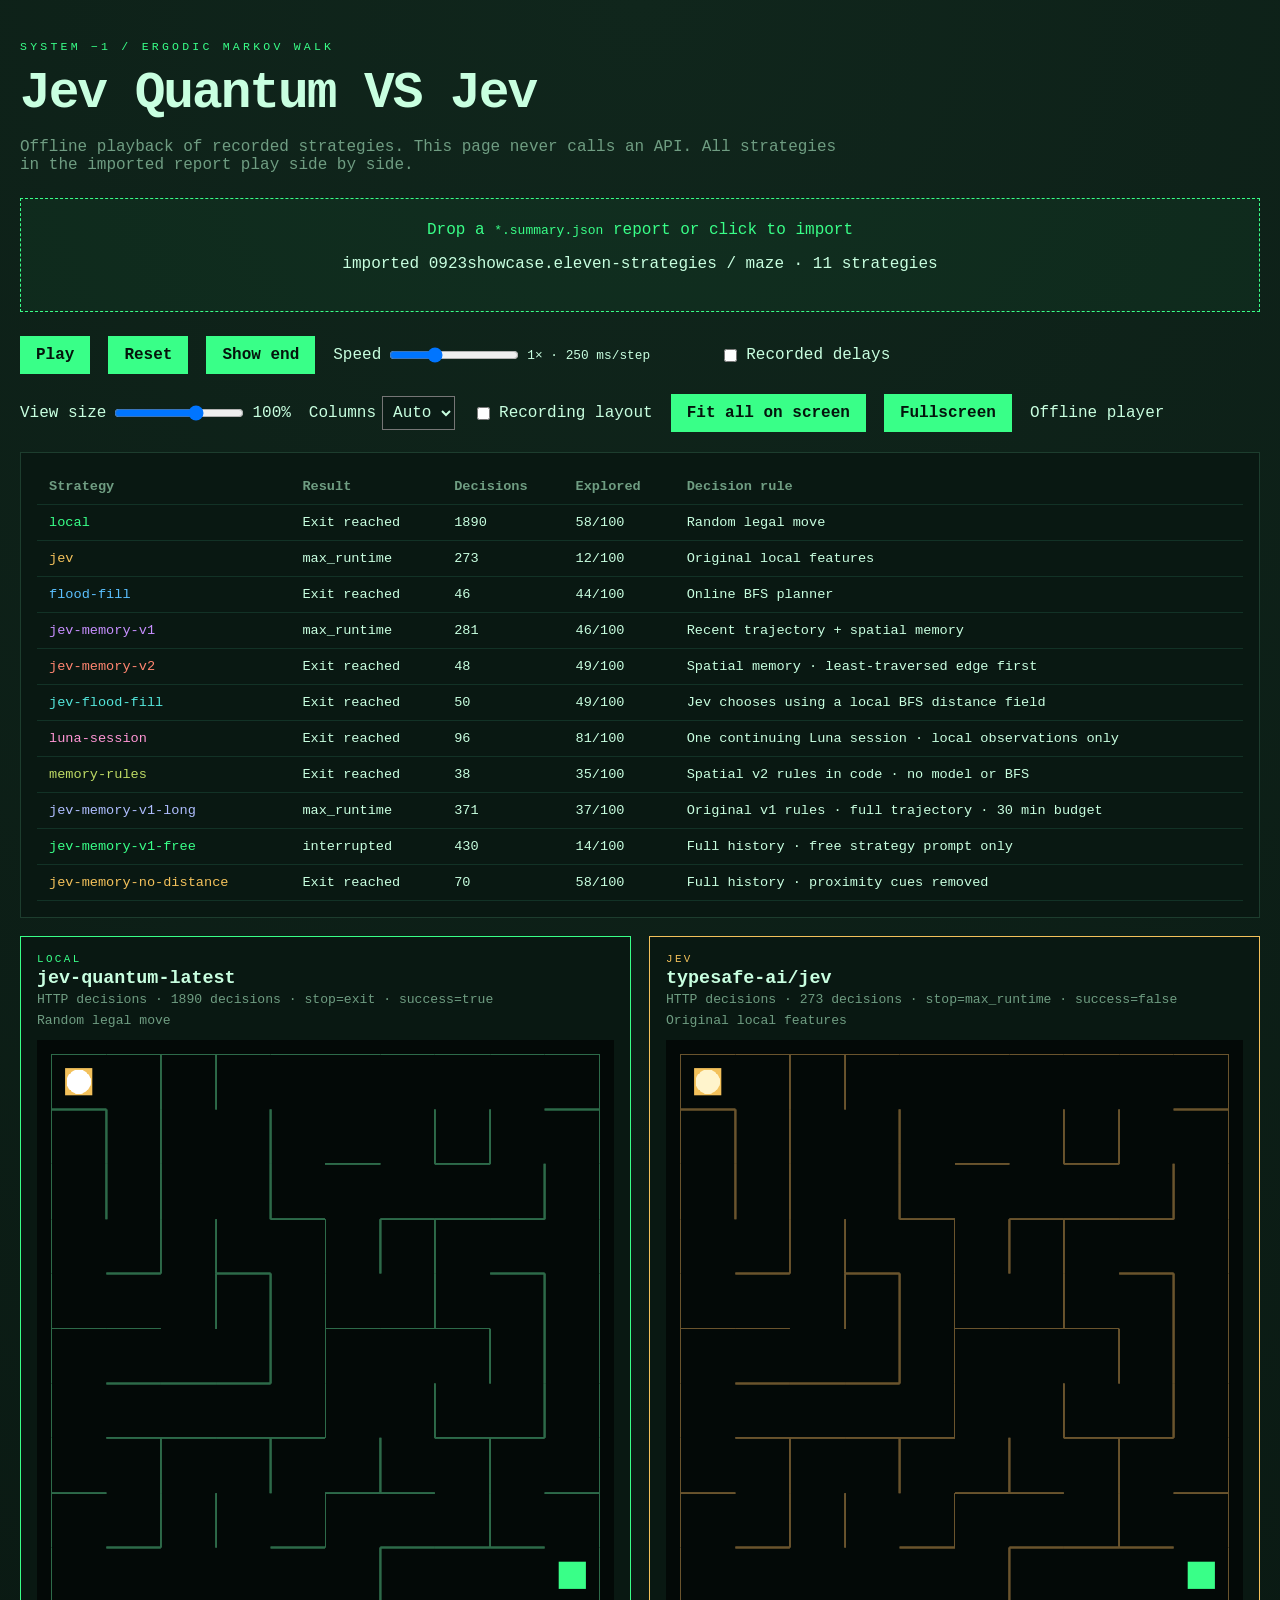
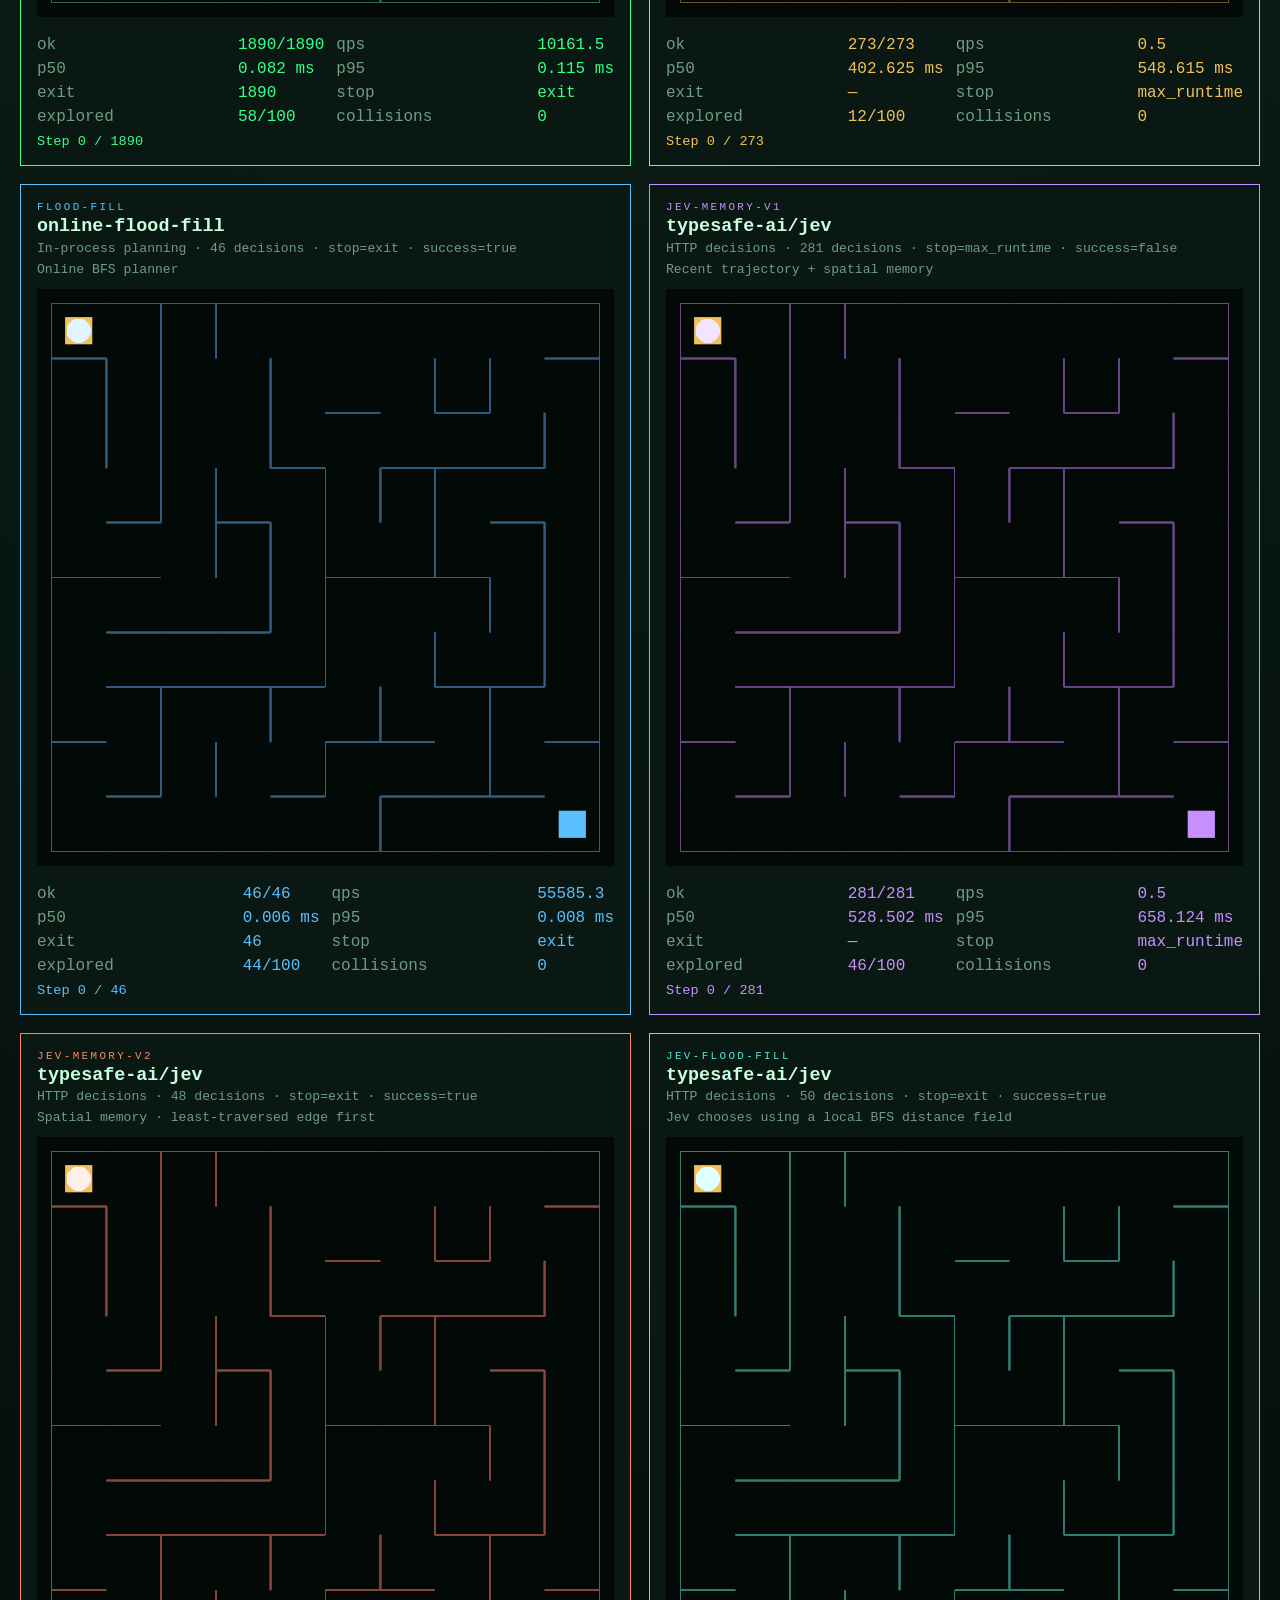
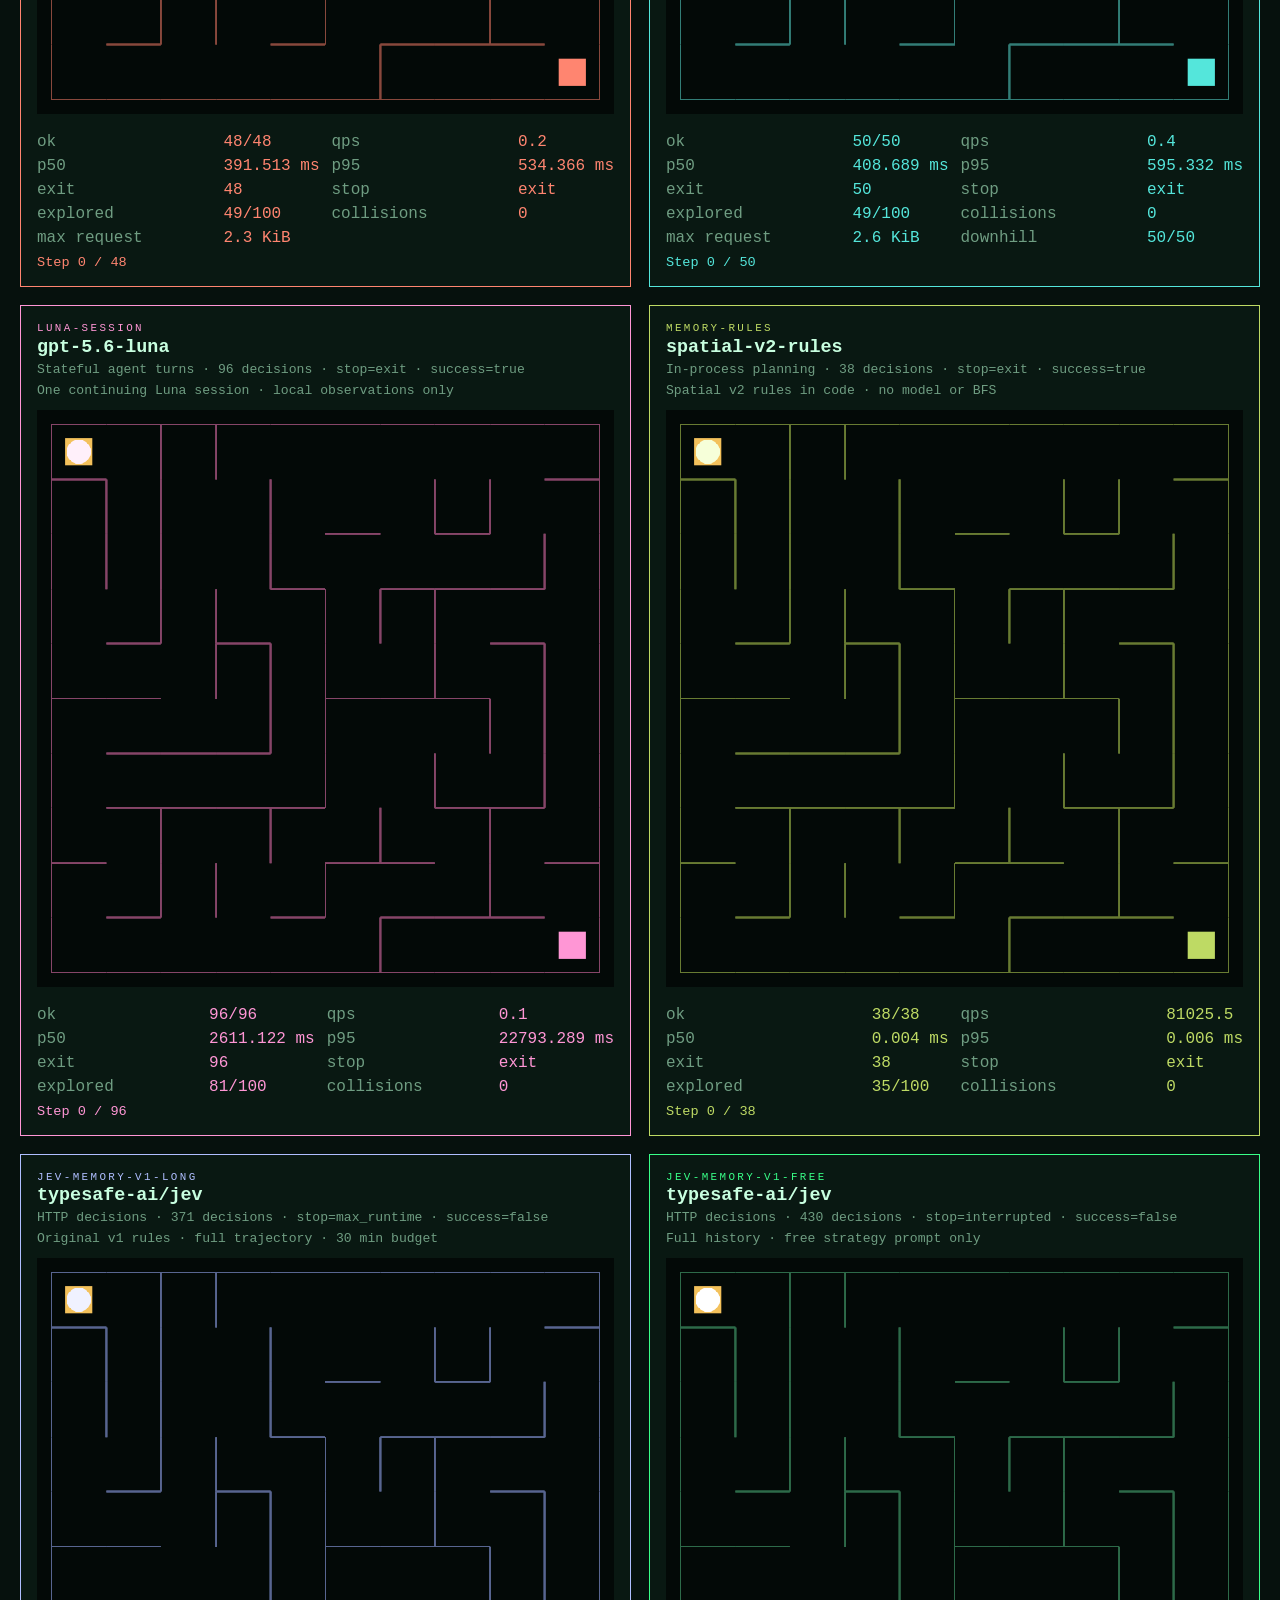
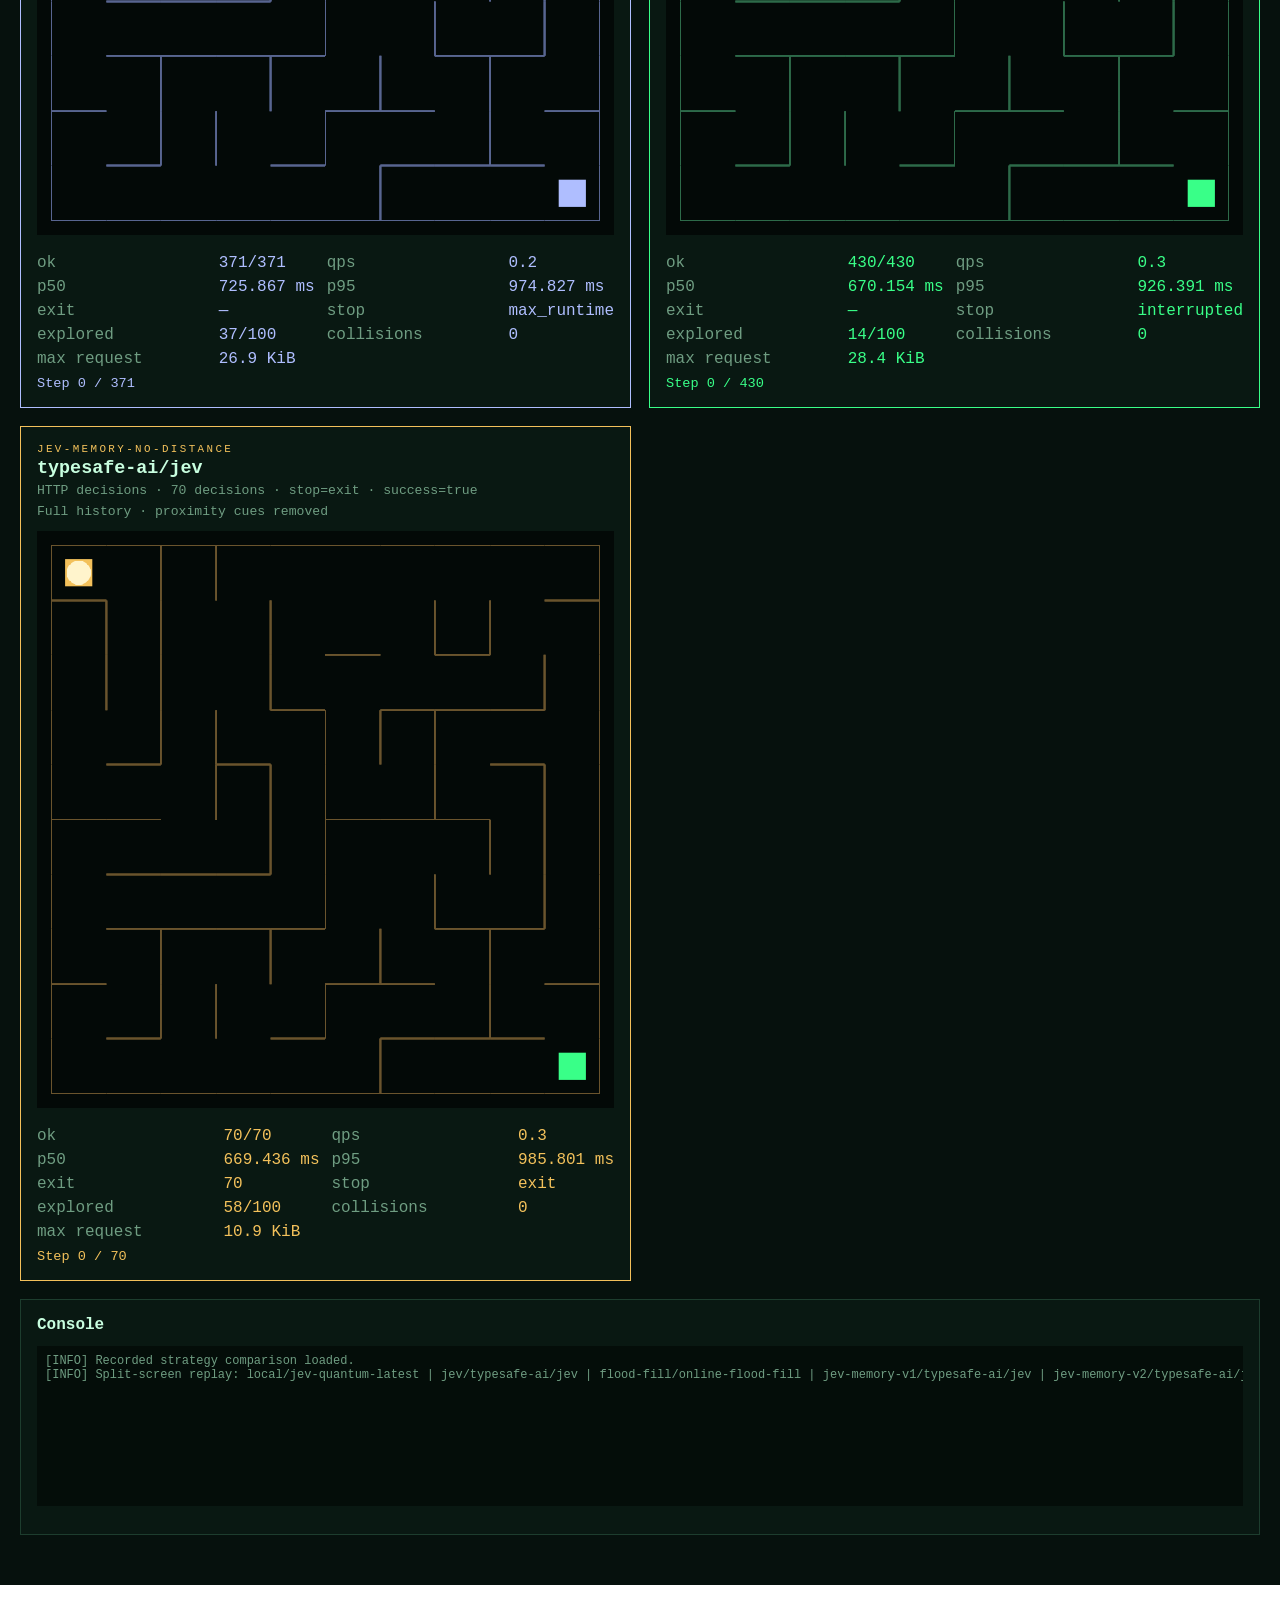
==== reports/0923showcase.player.html @ d3eb6e11 "Publish maze experiment results, article and configurable replay UI" ====
<!DOCTYPE html>
<html lang="en">
<head>
  <meta charset="utf-8">
  <meta name="viewport" content="width=device-width, initial-scale=1">
  <title>Jev Quantum VS Jev</title>

  <style>:root {
  --bg: #06110d;
  --panel: #0b1c16;
  --ink: #c8ffe0;
  --dim: #6f9d82;
  --accent: #39ff88;
  --amber: #f3c15b;
  --danger: #ff5d73;
  --grid: #123226;
}

* { box-sizing: border-box; }

html,
body,
#log {
  scrollbar-width: none;
  -ms-overflow-style: none;
}

html::-webkit-scrollbar,
body::-webkit-scrollbar,
#log::-webkit-scrollbar {
  width: 0;
  height: 0;
  display: none;
}

body {
  margin: 0;
  min-height: 100vh;
  background:
    radial-gradient(circle at top, #10261c 0%, var(--bg) 48%),
    repeating-linear-gradient(0deg, rgba(0,0,0,0.08) 0 2px, transparent 2px 4px);
  color: var(--ink);
  font-family: "IBM Plex Mono", "Cascadia Mono", "Consolas", monospace;
}

.crt { max-width: 1680px; margin: 0 auto; padding: 28px 20px 48px; }

header h1 {
  margin: 0.1em 0 0.2em;
  font-size: clamp(1.8rem, 4vw, 3.2rem);
  letter-spacing: -0.04em;
}

.eyebrow { color: var(--accent); letter-spacing: 0.28em; font-size: 0.72rem; }
.sub { color: var(--dim); max-width: 52rem; }

.dropzone {
  margin: 24px 0;
  padding: 22px;
  border: 1px dashed var(--accent);
  background: rgba(57, 255, 136, 0.04);
  text-align: center;
}

.dropzone.drag { background: rgba(57, 255, 136, 0.12); }
.dropzone input { display: none; }
.dropzone label { cursor: pointer; color: var(--accent); }

.controls {
  display: flex;
  flex-wrap: wrap;
  gap: 16px;
  align-items: center;
  margin-bottom: 20px;
}

button {
  background: var(--accent);
  color: #04140c;
  border: 0;
  padding: 10px 16px;
  font: inherit;
  font-weight: 700;
  cursor: pointer;
}

button:disabled { opacity: 0.35; cursor: not-allowed; }

.compare {
  display: grid;
  grid-template-columns: 1fr 1fr;
  gap: 18px;
}

.compare.single { grid-template-columns: 1fr; }

.panel {
  background: color-mix(in oklab, var(--panel) 92%, black);
  border: 1px solid #1d3d2e;
  padding: 16px;
}

.maze-panel { min-width: 0; }

.pane-head { margin-bottom: 12px; }
.pane-head h2 { margin: 0.15em 0 0.2em; font-size: 1.15rem; }
.pane-kicker {
  margin: 0;
  letter-spacing: 0.22em;
  font-size: 0.68rem;
  color: var(--accent);
  text-transform: uppercase;
}

.pane-meta { margin: 0; color: var(--dim); font-size: 0.82rem; }

canvas {
  width: 100%;
  height: auto;
  background: #030907;
  image-rendering: pixelated;
}

.pane-metrics {
  display: grid;
  grid-template-columns: 1fr auto 1fr auto;
  gap: 6px 12px;
  margin: 14px 0 0;
}

.pane-metrics dt { color: var(--dim); }
.pane-metrics dd { margin: 0; color: var(--accent); }


.console-panel { margin-top: 18px; }
.console-panel h2 { margin: 0 0 8px; font-size: 1rem; }

#log {
  height: 160px;
  overflow: auto;
  background: #040d09;
  padding: 8px;
  color: var(--dim);
  font-size: 12px;
}

.status.error { color: var(--danger); }

@media (max-width: 960px) {
  .compare { grid-template-columns: 1fr; }
  .pane-metrics { grid-template-columns: 1fr auto; }
}

.maze-panel .pane-kicker, .maze-panel .pane-metrics dd { color: var(--pane-accent, var(--accent)); }
.maze-panel { border-color: var(--pane-accent, #1d3d2e); }

.overview-panel { margin-bottom: 18px; overflow-x: auto; }
.overview-panel table { width: 100%; border-collapse: collapse; font-size: 0.85rem; }
.overview-panel th, .overview-panel td { padding: 10px 12px; text-align: left; border-bottom: 1px solid var(--grid); }
.overview-panel th { color: var(--dim); white-space: nowrap; }
.strategy-description { margin-top: 6px; }

/* Controls stay readable while the comparison stage scales independently. */
#stage-viewport { position: relative; overflow: auto; width: 100%; }
#stage { position: absolute; top: 0; left: 0; transform-origin: top left; }
.controls { gap: 10px 18px; }
.controls label { display: inline-flex; align-items: center; gap: 6px; }
.controls input[type="range"] { width: 130px; }
.controls select { color: var(--ink); background: var(--panel); padding: 6px; font: inherit; }
.controls a { color: var(--accent); }
#speed-label { font-size: 0.8rem; min-width: 175px; }
.playback-progress { margin: 8px 0 0; color: var(--pane-accent); font-size: 0.85rem; font-variant-numeric: tabular-nums; }
body.recording .crt { max-width: none; padding: 12px; }
body.recording .crt > header, body.recording .dropzone,
body.recording .overview-panel, body.recording .console-panel,
body.recording .pane-meta, body.recording .pane-metrics,
body.recording .pane-head h2 { display: none; }
body.recording .controls { margin-bottom: 10px; font-size: 0.8rem; }
body.recording button { padding: 7px 10px; }
body.recording .compare { gap: 12px; align-items: start; }
body.recording .maze-panel { padding: 10px; }
body.recording .pane-head { margin-bottom: 8px; }
body.recording .pane-kicker { font-size: 14px; letter-spacing: 0.05em; overflow-wrap: anywhere; }
body.recording .playback-progress { font-size: 14px; min-height: 2.4em; }
</style>
</head>
<body>
  <div class="crt">
    <header>
      <p class="eyebrow">SYSTEM −1 / ERGODIC MARKOV WALK</p>
      <h1>Jev Quantum VS Jev</h1>
      <p class="sub">Offline playback of recorded strategies. This page never calls an API. All strategies in the imported report play side by side.</p>
    </header>

    <section id="dropzone" class="dropzone">
      <input id="file" type="file" accept="application/json,.json">
      <label for="file">Drop a <code>*.summary.json</code> report or click to import</label>
      <p id="file-status" class="status">waiting for a benchmark report</p>
    </section>

    <section class="controls">
      <button id="play" disabled>Play</button>
      <button id="reset" disabled>Reset</button>
      <button id="end" disabled>Show end</button>
      <label>Speed
        <input id="speed" type="range" min="0" max="9" step="1" value="3">
        <span id="speed-label">1× · 250 ms/step</span>
      </label>
      <label class="check">
        <input id="realtime" type="checkbox">
        Recorded delays
      </label>
    </section>

    <section class="view-controls controls" aria-label="Display controls">
      <label>View size <input id="view-scale" type="range" min="10" max="150" step="1" value="100"> <output id="scale-label">100%</output></label>
      <label>Columns <select id="columns"><option value="auto">Auto</option><option>1</option><option>2</option><option>3</option><option>4</option><option>5</option><option>6</option><option>7</option><option>8</option><option>9</option><option>10</option><option>11</option></select></label>
      <label><input id="capture" type="checkbox"> Recording layout</label>
      <button id="fit" disabled>Fit all on screen</button>
      <button id="fullscreen">Fullscreen</button>
      <span>Offline player</span>
    </section>

    <div id="stage-viewport"><div id="stage">
    <section class="panel overview-panel" id="overview" hidden aria-label="Strategy results"></section>

    <section class="compare" id="compare">
      <article class="panel maze-panel" id="pane-0">
        <header class="pane-head">
          <p class="pane-kicker" id="title-0">model a</p>
          <h2 id="name-0">—</h2>
          <p class="pane-meta" id="meta-0">import a report to begin</p>
        </header>
        <canvas id="maze-0" width="720" height="720"></canvas>
        <dl class="pane-metrics" id="metrics-0"></dl>
      </article>
      <article class="panel maze-panel" id="pane-1">
        <header class="pane-head">
          <p class="pane-kicker" id="title-1">model b</p>
          <h2 id="name-1">—</h2>
          <p class="pane-meta" id="meta-1">waiting for a second target</p>
        </header>
        <canvas id="maze-1" width="720" height="720"></canvas>
        <dl class="pane-metrics" id="metrics-1"></dl>
      </article>
    </section>

    <section class="panel console-panel">
      <h2>Console</h2>
      <pre id="log"></pre>
    </section>
    </div></div>
  </div>
  <script>window.JEV_EMBEDDED_REPORT={"schema_version": 1, "run_id": "0923showcase.eleven-strategies", "scenario": "maze", "started_at": "2026-09-22T18:14:54Z", "finished_at": "2026-09-23T07:58:32Z", "config": {"targets": "local,jev,flood-fill,jev-memory-v1,jev-memory-v2,jev-flood-fill,luna-session,memory-rules,jev-memory-v1-long,jev-memory-v1-free,jev-memory-no-distance", "merged": true, "sources": [{"path": "reports/0923showcase.nine-strategies.summary.json", "run_id": "0923showcase.nine-strategies", "config": {"targets": "local,jev,flood-fill,jev-memory-v1,jev-memory-v2,jev-flood-fill,luna-session,memory-rules,jev-memory-v1-long", "merged": true, "sources": [{"path": "reports/0923showcase.eight-strategies.summary.json", "run_id": "0923showcase.eight-strategies", "config": {"targets": "local,jev,flood-fill,jev-memory-v1,jev-memory-v2,jev-flood-fill,luna-session,memory-rules", "merged": true, "sources": [{"path": "reports/0923showcase.seven-strategies.summary.json", "run_id": "0923showcase.seven-strategies", "config": {"targets": "local,jev,flood-fill,jev-memory-v1,jev-memory-v2,jev-flood-fill,luna-session", "merged": true, "sources": [{"path": "reports/0923showcase.local.summary.json", "run_id": "20260922T181454", "config": {"api_key": "redacted", "concurrency": 1, "gateway_base_url": "https://ai-gateway.vercel.sh/typesafe", "gateway_model": "typesafe-ai/jev", "local_base_url": "http://127.0.0.1:3001", "local_model": "jev-quantum-latest", "max_runtime_secs": 60, "max_steps": 10000, "maze_context": "features", "remote_max_retries": 6, "remote_qps": 10.0, "remote_retry_base_ms": 1000, "requests": 1, "targets": "local", "warmup": 0}}, {"path": "reports/0923showcase.jev.summary.json", "run_id": "20260922T181945", "config": {"api_key": "redacted", "concurrency": 1, "gateway_base_url": "https://ai-gateway.vercel.sh/typesafe", "gateway_model": "typesafe-ai/jev", "local_base_url": "http://127.0.0.1:3001", "local_model": "jev-quantum-latest", "max_runtime_secs": 600, "max_steps": 10000, "maze_context": "features", "remote_max_retries": 8, "remote_qps": 1.0, "remote_retry_base_ms": 2000, "requests": 1, "targets": "jev", "warmup": 0}}, {"path": "reports/0923showcase-flood-verified/maze-20260922T183212.summary.json", "run_id": "20260922T183212", "config": {"api_key": "redacted", "concurrency": 1, "gateway_base_url": "https://ai-gateway.vercel.sh/typesafe", "gateway_model": "typesafe-ai/jev", "local_base_url": "http://127.0.0.1:3001", "local_model": "jev-quantum-latest", "max_runtime_secs": 600, "max_steps": 10000, "maze_context": "features", "remote_max_retries": 6, "remote_qps": 10.0, "remote_retry_base_ms": 1000, "requests": 100, "strategy_contexts": {"flood-fill": "online optimistic BFS with observed walls", "jev-memory": "features + last 32 transitions + lifetime edge counts + nearest 64 observed cells"}, "targets": "flood-fill", "timeout_ms": 30000, "warmup": 0}}, {"path": "reports/0923showcase-memory-continued/maze-20260922T183622.summary.json", "run_id": "20260922T183622", "config": {"api_key": "redacted", "concurrency": 1, "gateway_base_url": "https://ai-gateway.vercel.sh/typesafe", "gateway_model": "typesafe-ai/jev", "local_base_url": "http://127.0.0.1:3001", "local_model": "jev-quantum-latest", "max_runtime_secs": 276, "max_steps": 10000, "maze_context": "features", "remote_max_retries": 8, "remote_qps": 1.0, "remote_retry_base_ms": 2000, "requests": 1, "resumed_from": "20260922T182933", "strategy_contexts": {"flood-fill": "online optimistic BFS with observed walls", "jev-memory": "features + last 32 transitions + lifetime edge counts + nearest 64 observed cells"}, "targets": "jev-memory", "timeout_ms": 600000, "warmup": 0}}, {"path": "reports/0923showcase-memory-v2/maze-20260922T185109.summary.json", "run_id": "20260922T185109", "config": {"api_key": "redacted", "concurrency": 1, "gateway_base_url": "https://ai-gateway.vercel.sh/typesafe", "gateway_model": "typesafe-ai/jev", "local_base_url": "http://127.0.0.1:3001", "local_model": "jev-quantum-latest", "max_runtime_secs": 600, "max_steps": 10000, "maze_context": "features", "remote_max_retries": 8, "remote_qps": 1.0, "remote_retry_base_ms": 2000, "requests": 1, "resumed_from": null, "strategy_contexts": {"flood-fill": "online optimistic BFS with observed walls", "jev-flood-fill": "flood-v1: spatial memory + locally computed optimistic BFS gradient; unmodified Jev choice", "jev-memory": "spatial-v2: 24 observed cells + lifetime edge traversal counts + stagnation"}, "targets": "jev-memory", "timeout_ms": 600000, "warmup": 0}}, {"path": "reports/0923showcase-jev-flood-fill/maze-20260922T184913.summary.json", "run_id": "20260922T184913", "config": {"api_key": "redacted", "concurrency": 1, "gateway_base_url": "https://ai-gateway.vercel.sh/typesafe", "gateway_model": "typesafe-ai/jev", "local_base_url": "http://127.0.0.1:3001", "local_model": "jev-quantum-latest", "max_runtime_secs": 600, "max_steps": 10000, "maze_context": "features", "remote_max_retries": 8, "remote_qps": 1.0, "remote_retry_base_ms": 2000, "requests": 1, "resumed_from": null, "strategy_contexts": {"flood-fill": "online optimistic BFS with observed walls", "jev-flood-fill": "flood-v1: spatial memory + locally computed optimistic BFS gradient; unmodified Jev choice", "jev-memory": "spatial-v2: 24 observed cells + lifetime edge traversal counts + stagnation"}, "targets": "jev-flood-fill", "timeout_ms": 600000, "warmup": 0}}, {"path": "reports/0923showcase-luna-continued/maze-20260922T185413.summary.json", "run_id": "20260922T185413", "config": {"api_key": "not-used", "max_runtime_secs": 600, "max_steps": 10000, "session_metrics": {"context": "single continuing subagent session; only local walls, coordinates, size, exit and action feedback", "environment_observations": 97, "isolation": "no inherited task history; only the game interface is allowed; no file/source access; broker omits seed and full map. Instruction-based isolation, not an OS sandbox.", "latency_definition": "environment emission to submitted action, includes model and orchestration; not pure inference latency", "token_usage": {"input_tokens": 4485390, "cached_input_tokens": 4340992, "output_tokens": 7272, "reasoning_output_tokens": 1615, "total_tokens": 4492662, "uncached_input_tokens": 144398}, "wall_ns": 794782950140, "decision_turns": 96, "subagent_turns": 30, "completed_subagent_turns": 30, "model_calls": 100, "agent_active_wall_seconds": 262.0, "agent_active_definition": "sum of subagent task-start to task-complete intervals, includes its game tool calls; excludes parent dispatch gaps; not pure inference time", "models_observed": ["gpt-5.6-luna"], "tool_calls": 70, "unexpected_tool_calls": [], "tool_allowlist_passed": true, "controller_notes": "First 28 actions were parent-relayed; the 600s broker deadline expired during dispatch/questions. Same player session and exact game state then resumed through a game-only HTTP endpoint. Two failed terminal-handle calls made no game moves. Total broker wall time includes the first segment; no full maze or seed was supplied to the player.", "rollout_id": "rollout-2026-09-23T02-54-26-01a0ca78-23a1-7472-96b7-b6500768d6db"}, "targets": "luna-session"}}]}}, {"path": "reports/memory-rules/maze-20260923T060117.summary.json", "run_id": "20260923T060117", "config": {"api_key": "redacted", "concurrency": 1, "gateway_base_url": "https://ai-gateway.vercel.sh/typesafe", "gateway_model": "typesafe-ai/jev", "local_base_url": "http://127.0.0.1:3001", "local_model": "jev-quantum-latest", "max_runtime_secs": 600, "max_steps": 10000, "maze_context": "features", "remote_max_retries": 6, "remote_qps": 10.0, "remote_retry_base_ms": 1000, "requests": 100, "resumed_from": null, "strategy_contexts": {"flood-fill": "online optimistic BFS with observed walls", "jev-flood-fill": "flood-v1: spatial memory + locally computed optimistic BFS gradient; unmodified Jev choice", "jev-memory": "spatial-v2: 24 observed cells + lifetime edge traversal counts + stagnation", "memory-rules": "spatial-v2 rules: traversals, unexplored, has unexplored exits, visits; final tie UP RIGHT DOWN LEFT; no BFS or goal heuristic"}, "targets": "memory-rules", "timeout_ms": 30000, "warmup": 0}}]}}, {"path": "reports/memory-v1-long/maze-20260923T061203.summary.json", "run_id": "20260923T061203", "config": {"api_key": "redacted", "concurrency": 1, "gateway_base_url": "https://ai-gateway.vercel.sh/typesafe", "gateway_model": "typesafe-ai/jev", "local_base_url": "http://127.0.0.1:3001", "local_model": "jev-quantum-latest", "max_runtime_secs": 1800, "max_steps": 10000, "maze_context": "features", "remote_max_retries": 8, "remote_qps": 1.0, "remote_retry_base_ms": 2000, "requests": 100, "resumed_from": null, "strategy_contexts": {"flood-fill": "online optimistic BFS with observed walls", "jev-flood-fill": "flood-v1: spatial memory + locally computed optimistic BFS gradient; unmodified Jev choice", "jev-memory": "spatial-v2: 24 observed cells + lifetime edge traversal counts + stagnation", "jev-memory-v1-long": "trajectory-v1-full: original v1 prompt + all transitions + nearest 64 observed cells", "memory-rules": "spatial-v2 rules: traversals, unexplored, has unexplored exits, visits; final tie UP RIGHT DOWN LEFT; no BFS or goal heuristic"}, "targets": "jev-memory-v1-long", "timeout_ms": 600000, "warmup": 0}}]}}, {"path": "reports/memory-v1-free/maze-20260923T072955.summary.json", "run_id": "20260923T072955", "config": {"api_key": "redacted", "concurrency": 1, "gateway_base_url": "https://ai-gateway.vercel.sh/typesafe", "gateway_model": "typesafe-ai/jev", "local_base_url": "http://127.0.0.1:3001", "local_model": "jev-quantum-latest", "max_runtime_secs": 1800, "max_steps": 10000, "maze_context": "features", "remote_max_retries": 8, "remote_qps": 1.0, "remote_retry_base_ms": 2000, "requests": 100, "resumed_from": null, "strategy_contexts": {"flood-fill": "online optimistic BFS with observed walls", "jev-flood-fill": "flood-v1: spatial memory + locally computed optimistic BFS gradient; unmodified Jev choice", "jev-memory": "spatial-v2: 24 observed cells + lifetime edge traversal counts + stagnation", "jev-memory-v1-free": "trajectory-v1-free: full-history v1, only move instructions changed; all features and criteria retained", "jev-memory-v1-long": "trajectory-v1-full: original v1 prompt + all transitions + nearest 64 observed cells", "memory-rules": "spatial-v2 rules: traversals, unexplored, has unexplored exits, visits; final tie UP RIGHT DOWN LEFT; no BFS or goal heuristic"}, "targets": "jev-memory-v1-free", "timeout_ms": 600000, "warmup": 0}}, {"path": "reports/memory-no-distance/maze-20260923T075504.summary.json", "run_id": "20260923T075504", "config": {"api_key": "redacted", "concurrency": 1, "gateway_base_url": "https://ai-gateway.vercel.sh/typesafe", "gateway_model": "typesafe-ai/jev", "local_base_url": "http://127.0.0.1:3001", "local_model": "jev-quantum-latest", "max_runtime_secs": 1800, "max_steps": 10000, "maze_context": "features", "remote_max_retries": 8, "remote_qps": 1.0, "remote_retry_base_ms": 2000, "requests": 100, "resumed_from": null, "strategy_contexts": {"flood-fill": "online optimistic BFS with observed walls", "jev-flood-fill": "flood-v1: spatial memory + locally computed optimistic BFS gradient; unmodified Jev choice", "jev-memory": "spatial-v2: 24 observed cells + lifetime edge traversal counts + stagnation", "jev-memory-no-distance": "trajectory-v1-no-distance: same free prompt and full memory; remove derived proximity features, proximity option text and progress question", "jev-memory-v1-free": "trajectory-v1-free: full-history v1, only move instructions changed; all features and criteria retained", "jev-memory-v1-long": "trajectory-v1-full: original v1 prompt + all transitions + nearest 64 observed cells", "memory-rules": "spatial-v2 rules: traversals, unexplored, has unexplored exits, visits; final tie UP RIGHT DOWN LEFT; no BFS or goal heuristic"}, "targets": "jev-memory-no-distance", "timeout_ms": 600000, "warmup": 0}}]}, "targets": [{"name": "local", "model": "jev-quantum-latest", "endpoint": "http://127.0.0.1:3001/v1/systemone", "stats": {"requests": 1890, "ok": 1890, "qps": 10161.50245760238, "p50_ns": 81925, "p95_ns": 115170, "p99_ns": 143665, "max_ns": 1008029, "mean_ns": 86241, "errors": {}}, "latency_samples": [1008029, 166224, 151976, 118731, 92611, 100921, 105670, 111608, 104483, 93798, 92610, 90236, 98547, 109233, 91423, 93798, 96172, 92610, 85487, 90236, 89048, 87861, 91423, 81925, 89048, 100922, 93798, 89049, 87861, 87861, 68865, 85487, 93798, 112795, 102109, 104484, 87861, 97360, 98547, 94985, 90236, 100922, 86674, 75988, 80737, 87861, 67677, 66489, 70052, 74801, 81924, 75988, 71239, 72426, 70051, 71239, 87861, 73613, 71238, 72426, 75988, 75988, 68865, 77175, 78363, 72426, 70051, 70051, 80738, 80737, 73614, 77175, 72426, 72426, 80738, 73614, 71239, 71239, 80737, 123480, 121106, 80737, 80737, 73613, 73613, 93798, 103296, 97359, 84299, 98547, 96172, 89049, 83112, 87862, 87861, 84299, 89048, 83112, 98546, 102109, 100921, 116357, 83112, 85486, 74801, 73613, 73613, 73613, 73613, 81925, 74800, 72426, 75988, 70052, 72427, 79550, 73613, 73613, 73614, 71238, 97360, 77176, 106858, 80737, 73613, 72427, 84299, 84300, 93798, 94985, 103296, 85487, 83112, 81924, 93798, 81924, 125855, 97360, 78362, 77175, 89049, 75988, 79550, 73613, 94985, 90236, 77175, 74801, 72426, 81925, 72426, 87861, 81925, 81925, 108045, 103296, 97360, 94985, 90236, 92611, 103296, 140103, 91423, 113982, 116357, 83112, 85487, 93798, 87861, 94985, 97359, 98547, 85487, 83112, 83112, 92611, 125855, 98547, 79550, 75988, 72426, 74801, 70052, 72426, 89048, 77176, 70052, 68865, 71239, 83112, 77176, 71238, 70052, 67677, 68864, 68864, 65302, 75988, 65303, 67676, 67677, 71239, 73613, 84299, 68864, 90236, 74801, 79549, 81924, 68864, 68864, 65302, 73613, 70052, 79550, 71238, 70052, 71239, 70051, 70051, 73614, 72427, 71239, 72426, 75988, 73614, 93797, 81925, 71239, 70052, 66490, 67677, 67677, 66489, 65302, 66489, 72426, 65303, 67677, 79550, 70051, 67677, 66490, 70052, 68864, 72426, 71239, 71238, 79550, 74800, 78363, 85487, 75988, 75988, 73614, 118731, 99734, 129417, 93798, 90236, 96172, 91423, 78363, 84300, 84299, 96172, 80737, 75988, 74800, 68864, 81924, 85487, 73614, 70051, 71239, 73613, 74801, 84299, 83112, 74801, 73613, 78362, 74801, 78363, 79550, 73613, 74800, 70052, 78362, 73614, 73614, 72427, 67676, 68864, 87861, 94985, 79550, 74801, 74800, 75988, 87861, 84299, 78363, 70051, 72426, 73613, 77176, 74800, 71239, 77175, 77175, 77175, 74801, 74801, 77175, 80737, 68864, 93797, 93798, 110420, 78363, 74801, 81925, 74801, 74800, 73614, 75988, 73613, 83112, 75988, 75988, 74801, 77175, 68864, 72427, 71239, 66490, 72426, 81925, 104483, 87861, 119919, 87861, 75988, 89049, 79550, 77176, 98546, 84299, 81925, 79550, 78363, 74801, 71239, 77175, 80737, 81925, 84300, 77175, 78363, 84300, 81925, 83111, 96173, 90236, 92610, 102109, 92610, 91423, 80737, 86674, 90236, 87861, 84299, 97360, 121106, 97360, 105670, 71239, 85486, 105671, 86673, 78362, 71239, 79550, 73613, 84299, 81924, 74801, 67677, 81925, 73613, 70051, 72426, 61740, 68864, 77176, 66490, 64115, 68864, 68864, 67677, 85487, 70052, 67677, 65302, 67677, 66490, 66490, 65303, 66490, 67677, 67677, 68864, 73613, 72426, 70051, 71239, 67677, 67677, 68865, 65302, 67677, 86674, 71239, 71239, 68864, 67677, 79550, 75988, 77175, 73614, 70052, 67677, 70051, 65302, 65302, 67677, 65302, 67677, 72426, 78363, 70052, 66490, 72426, 70052, 71239, 75988, 74800, 71239, 77176, 72426, 85487, 83112, 74801, 71239, 74801, 72426, 72426, 73614, 73613, 78362, 80737, 83112, 103296, 92611, 92611, 73614, 83112, 73613, 80737, 72426, 72426, 73613, 81924, 78362, 77176, 74801, 85486, 84299, 81925, 83112, 74801, 79550, 85487, 89048, 86674, 74801, 73613, 73613, 71238, 73614, 92610, 86673, 80737, 75988, 86674, 75988, 81924, 80737, 94985, 98547, 89049, 78363, 77175, 85486, 90235, 81925, 81925, 85487, 81925, 81925, 90236, 89048, 78363, 72426, 103296, 92611, 85487, 94985, 78363, 111607, 100921, 102109, 104483, 100921, 96173, 106858, 97360, 87861, 118731, 92610, 108046, 106859, 111607, 90236, 87861, 79549, 73613, 77176, 89048, 94985, 100922, 83112, 86673, 68864, 68864, 68864, 66490, 67677, 67677, 66489, 65302, 67676, 67677, 66489, 73613, 73613, 84299, 115170, 96172, 71238, 71239, 71238, 72426, 72426, 74801, 84300, 72426, 86673, 70052, 83112, 78363, 67677, 70052, 77176, 72427, 65302, 66489, 74801, 67677, 68864, 70052, 65302, 85487, 77176, 68865, 67677, 70051, 68864, 68864, 67677, 106858, 87861, 89049, 86673, 86674, 89049, 89049, 91423, 85486, 94985, 84299, 90236, 89049, 100921, 112795, 80737, 77175, 85487, 102109, 104483, 102109, 99734, 90236, 90236, 87861, 78362, 75988, 85487, 96173, 73614, 79550, 73614, 74801, 86674, 74800, 73614, 81925, 75988, 74801, 113982, 87861, 77176, 71239, 72426, 72426, 73614, 73614, 70051, 78363, 71239, 79550, 71239, 73613, 70051, 70051, 71239, 73614, 74801, 75988, 81925, 94985, 81924, 96172, 111607, 81925, 78363, 73613, 79550, 72426, 84299, 91423, 89048, 98547, 93798, 80737, 87862, 92610, 94985, 89048, 80737, 79550, 81925, 89048, 92610, 94985, 94985, 85487, 108045, 106859, 91423, 86674, 100922, 78363, 83112, 84299, 84299, 79550, 81924, 80737, 81924, 109233, 104484, 109233, 118732, 115169, 116357, 109233, 110420, 108046, 100921, 84299, 77176, 115169, 146039, 111608, 92610, 75988, 103296, 105671, 90236, 70051, 102109, 105671, 91423, 77175, 93798, 77175, 71239, 79550, 70052, 70052, 68864, 66490, 93797, 96173, 94985, 97360, 103296, 170973, 251710, 104484, 79550, 81924, 90236, 90236, 87861, 94985, 77176, 98547, 113982, 85487, 74801, 71238, 68864, 67677, 67676, 66490, 98547, 75988, 72426, 79550, 118731, 98547, 94985, 92610, 91423, 100922, 97360, 92611, 91423, 90236, 90236, 78362, 74801, 70052, 78363, 89049, 71239, 74801, 71238, 71239, 68864, 70051, 72426, 80737, 77176, 71239, 70052, 78363, 68864, 116356, 174535, 127043, 129417, 115169, 92611, 108045, 106858, 80737, 77175, 72426, 72426, 72426, 74801, 71239, 77175, 74800, 86674, 77175, 73613, 78363, 78363, 73614, 72426, 74801, 72426, 73613, 73614, 80738, 130604, 147226, 110420, 115169, 97360, 100922, 91423, 102109, 98546, 90235, 87861, 85487, 80737, 77175, 74801, 75988, 78363, 75988, 105671, 89048, 78363, 74801, 77175, 97360, 122293, 96172, 91423, 98547, 87861, 78363, 84299, 78362, 83112, 86674, 92610, 85487, 86674, 103297, 93798, 83112, 87861, 87862, 109233, 98547, 111608, 86674, 85486, 142477, 112795, 92610, 97360, 99734, 89048, 91423, 86674, 112795, 118731, 93798, 85487, 99734, 90236, 92611, 94985, 94985, 109233, 115170, 102109, 96172, 84299, 87861, 86673, 84299, 99734, 94985, 89048, 86674, 110421, 89048, 94985, 86674, 66489, 66489, 66489, 67677, 71239, 67677, 67676, 65302, 66490, 65303, 67677, 68864, 92610, 70052, 67677, 64115, 77175, 83112, 70052, 96172, 92610, 90235, 84299, 83112, 86674, 83112, 91423, 90235, 123481, 83112, 89048, 81925, 96173, 123481, 96172, 103296, 93798, 117544, 116357, 97360, 90236, 98547, 86674, 91423, 106858, 104483, 80738, 75988, 80737, 81924, 79550, 89049, 90235, 83112, 96172, 98547, 81925, 80738, 81925, 87861, 93798, 89048, 90236, 72426, 84299, 93798, 98547, 92611, 92610, 90236, 113982, 108046, 110421, 130604, 98547, 90236, 85486, 99734, 91423, 94985, 85486, 86674, 121106, 98547, 105671, 90236, 87861, 85486, 79550, 87861, 86674, 102109, 96172, 92610, 98547, 79550, 97359, 103296, 86674, 92610, 83112, 102109, 87861, 83112, 81924, 86674, 92611, 81924, 86674, 84299, 87862, 113982, 98547, 83112, 77175, 78363, 78362, 73614, 92610, 79550, 80737, 123480, 108046, 111607, 118731, 89049, 89049, 123481, 85487, 85486, 155538, 113982, 117544, 119919, 131791, 103296, 186408, 140103, 129417, 92610, 74801, 103296, 104484, 89048, 97360, 81925, 80737, 79550, 83112, 78362, 80737, 99734, 84299, 73613, 86674, 93798, 71239, 86674, 67677, 67677, 67677, 68864, 64115, 67677, 65303, 71239, 66489, 77175, 68864, 67677, 70052, 66490, 67677, 65302, 65302, 74801, 66489, 68864, 68864, 66490, 179285, 123481, 104484, 83112, 78363, 67677, 66489, 75988, 108045, 115169, 99735, 91423, 86674, 86674, 77175, 79550, 75988, 84299, 78363, 92610, 77176, 92610, 81925, 99734, 78363, 71239, 72426, 70052, 71238, 71239, 81924, 83111, 89048, 80737, 79550, 86674, 87861, 80738, 91423, 80737, 132979, 94985, 87861, 90236, 91423, 91423, 81925, 81925, 89049, 83112, 99734, 89048, 81925, 83112, 77175, 83112, 79550, 79550, 84299, 83112, 94985, 86674, 79550, 80737, 81925, 79550, 90235, 84299, 80737, 115169, 99735, 84300, 84299, 80737, 80737, 80737, 89048, 84299, 89049, 81925, 72427, 75988, 87861, 84299, 83111, 89048, 83112, 79550, 84299, 83112, 81924, 94985, 92611, 111608, 86674, 73614, 73613, 72426, 73613, 72426, 67677, 68864, 92610, 70051, 72426, 70052, 89048, 84299, 85487, 73614, 72426, 75988, 75988, 78363, 79550, 72426, 73613, 85487, 89048, 86674, 121106, 98547, 89049, 87861, 78363, 83112, 80737, 90235, 78363, 78363, 80737, 79550, 73614, 75988, 81924, 75988, 84299, 85487, 79550, 79550, 77175, 77175, 79550, 87861, 85486, 89049, 77175, 71239, 72426, 72426, 70052, 70052, 71239, 67677, 67677, 71239, 73614, 77175, 106858, 73613, 72426, 78363, 85487, 73614, 73614, 74801, 74801, 74801, 77175, 92610, 70052, 70052, 68864, 68864, 93798, 75988, 66489, 74801, 72426, 75988, 108045, 125855, 97359, 112794, 94985, 94985, 86674, 86673, 73613, 84299, 85487, 83112, 73614, 74801, 70051, 74801, 81924, 79550, 75988, 77176, 81925, 84299, 90236, 87861, 83112, 77175, 80737, 78362, 81924, 83112, 75988, 85487, 77175, 77176, 74800, 73613, 73614, 78362, 83112, 81925, 79550, 79550, 129417, 96173, 90236, 85486, 121106, 84299, 84299, 81924, 87862, 110420, 93798, 86674, 94985, 83112, 81925, 75988, 73613, 78363, 74800, 73613, 86674, 83112, 80737, 86674, 80738, 77175, 75988, 85487, 74800, 83112, 81924, 74801, 72426, 74801, 73613, 78363, 110420, 84299, 80737, 77175, 75988, 98547, 93798, 91424, 143665, 168598, 180472, 130605, 137728, 96172, 84299, 81924, 85486, 81925, 94985, 81925, 86673, 110420, 110420, 93798, 92610, 84299, 80737, 83112, 92610, 68864, 97360, 104483, 117544, 92611, 97360, 90235, 91423, 100922, 90236, 86674, 100921, 103296, 102109, 116357, 102109, 104484, 92610, 90236, 89048, 110420, 90236, 83111, 75988, 72427, 79550, 67677, 97359, 75988, 73614, 73614, 87861, 78362, 67677, 67676, 65302, 62928, 62928, 66489, 66489, 70051, 66490, 89049, 80737, 74801, 70051, 68864, 68864, 74801, 66490, 77176, 65302, 66489, 115169, 100922, 137728, 108045, 84299, 80738, 84299, 78362, 77175, 78362, 75988, 89049, 79550, 77175, 79550, 77175, 81925, 73614, 77175, 79550, 72426, 68864, 70051, 78363, 71239, 68864, 71239, 72427, 72426, 71239, 70051, 71239, 70052, 80737, 73613, 81924, 75988, 72426, 78362, 74801, 75988, 74801, 75988, 86674, 72426, 73614, 80737, 80737, 72426, 74801, 71238, 71239, 72426, 73614, 70051, 74800, 83112, 81925, 83112, 73613, 71239, 90236, 74801, 74801, 72426, 83112, 75988, 73613, 113982, 103296, 96173, 94985, 81925, 83112, 79550, 83112, 93798, 93798, 90236, 93798, 84299, 81924, 81924, 84300, 80737, 79550, 81924, 87862, 85487, 96172, 83112, 81925, 86674, 84300, 83112, 83112, 84299, 90235, 84300, 98547, 85487, 87861, 81925, 81925, 102109, 102109, 93798, 91423, 81924, 94985, 93798, 92611, 84299, 80737, 91423, 81925, 90236, 92610, 96173, 98547, 91423, 105671, 96173, 85487, 104484, 137728, 121106, 111607, 97360, 103297, 99734, 100921, 89048, 97360, 100921, 92610, 100922, 93798, 91423, 83112, 93797, 91423, 103296, 85486, 93798, 98547, 98547, 84299, 83112, 75988, 72426, 72426, 71239, 78363, 67676, 67677, 67676, 72426, 65302, 66490, 84300, 74801, 71239, 72427, 80737, 74801, 104484, 91423, 137728, 148414, 167411, 116357, 128230, 129418, 118731, 97360, 92611, 102109, 91423, 97360, 94985, 81924, 79550, 74801, 87862, 84299, 93797, 87861, 84299, 87861, 75988, 90236, 96172, 116357, 122293, 97360, 86673, 72426, 81924, 98547, 108045, 96173, 99735, 100921, 96172, 103297, 91423, 91423, 108046, 98547, 73614, 85486, 85486, 81925, 94985, 100922, 93798, 99734, 110420, 102109, 100922, 110420, 94985, 85486, 94985, 94985, 94985, 87861, 91423, 81925, 94985, 103296, 117544, 94985, 87862, 81925, 87861, 99735, 80737, 93798, 94985, 84299, 79550, 72426, 77175, 75988, 74801, 73613, 73613, 71239, 86674, 77175, 79550, 85487, 86673, 78363, 73614, 86673, 80737, 91423, 89048, 94985, 108045, 98547, 94985, 97359, 91423, 94985, 89049, 89049, 97360, 104484, 91423, 102109, 93797, 122293, 122293, 123481, 151976, 121106, 106859, 97359, 89049, 94985, 109233, 117544, 117544, 105671, 98547, 94985, 97360, 97360, 105671, 103297, 113982, 117544, 96172, 96172, 92611, 89049, 87861, 81924, 84300, 87861, 102109, 106858, 140103, 104484, 86674, 80737, 78363, 71239, 66490, 72426, 81924, 71238, 70051, 109233, 75988, 75988, 71239, 68864, 78363, 72426, 78362, 116357, 90236, 70052, 77176, 91423, 81925, 72426, 71239, 73613, 73613, 81925, 116356, 91423, 94985, 87861, 84299, 86674, 78363, 86674, 86674, 77176, 91423, 84299, 72426, 70051, 73614, 68864, 66490, 72426, 70052, 70051, 73614, 68864, 125855, 96172, 89048, 99734, 87861, 91423, 84299, 85487, 84300, 97360, 79550, 79550, 86673, 74801, 73613, 72426, 79550, 80738, 73614, 72426, 81925, 71238, 71239, 79550, 73613, 70051, 72426, 72426, 71238, 68864, 83112, 84300, 74801, 72426, 71239, 72426, 75988, 71239, 72426, 72426, 81924, 73614, 73614, 78362, 71239, 70051, 70051, 72426, 73614, 72426, 71239, 73614, 73613, 78363, 71239, 80737, 71239, 115169, 83112, 81924, 83112, 80737, 79550, 80738, 87861, 77175, 85486, 80737, 99734, 104483, 86674, 75988, 72426, 74801, 73614, 67676, 73614, 77176, 71238, 79550, 74800, 73614, 77175, 75988, 72426, 72426, 70051, 79550, 87861, 73613, 67677, 83112, 79550, 74801, 71238, 73614, 87862, 72426, 73614, 84300, 141291, 122293, 121106, 187595, 113982, 166224, 432182, 131792, 99734, 96172, 98547, 78363, 112795, 136541, 110420, 112795, 79550, 72426, 71238, 70052, 83112], "trajectory": {"steps": [{"x": 1, "y": 0, "action": "RIGHT", "collision": false, "latency_ns": 1008029, "throttle_ns": 0, "kind": "decision"}, {"x": 1, "y": 1, "action": "DOWN", "collision": false, "latency_ns": 166224, "throttle_ns": 0, "kind": "decision"}, {"x": 1, "y": 0, "action": "UP", "collision": false, "latency_ns": 151976, "throttle_ns": 0, "kind": "decision"}, {"x": 1, "y": 1, "action": "DOWN", "collision": false, "latency_ns": 118731, "throttle_ns": 0, "kind": "decision"}, {"x": 1, "y": 0, "action": "UP", "collision": false, "latency_ns": 92611, "throttle_ns": 0, "kind": "decision"}, {"x": 1, "y": 1, "action": "DOWN", "collision": false, "latency_ns": 100921, "throttle_ns": 0, "kind": "decision"}, {"x": 1, "y": 2, "action": "DOWN", "collision": false, "latency_ns": 105670, "throttle_ns": 0, "kind": "decision"}, {"x": 1, "y": 3, "action": "DOWN", "collision": false, "latency_ns": 111608, "throttle_ns": 0, "kind": "decision"}, {"x": 1, "y": 2, "action": "UP", "collision": false, "latency_ns": 104483, "throttle_ns": 0, "kind": "decision"}, {"x": 1, "y": 1, "action": "UP", "collision": false, "latency_ns": 93798, "throttle_ns": 0, "kind": "decision"}, {"x": 1, "y": 0, "action": "UP", "collision": false, "latency_ns": 92610, "throttle_ns": 0, "kind": "decision"}, {"x": 1, "y": 1, "action": "DOWN", "collision": false, "latency_ns": 90236, "throttle_ns": 0, "kind": "decision"}, {"x": 1, "y": 2, "action": "DOWN", "collision": false, "latency_ns": 98547, "throttle_ns": 0, "kind": "decision"}, {"x": 1, "y": 3, "action": "DOWN", "collision": false, "latency_ns": 109233, "throttle_ns": 0, "kind": "decision"}, {"x": 0, "y": 3, "action": "LEFT", "collision": false, "latency_ns": 91423, "throttle_ns": 0, "kind": "decision"}, {"x": 1, "y": 3, "action": "RIGHT", "collision": false, "latency_ns": 93798, "throttle_ns": 0, "kind": "decision"}, {"x": 0, "y": 3, "action": "LEFT", "collision": false, "latency_ns": 96172, "throttle_ns": 0, "kind": "decision"}, {"x": 0, "y": 4, "action": "DOWN", "collision": false, "latency_ns": 92610, "throttle_ns": 0, "kind": "decision"}, {"x": 1, "y": 4, "action": "RIGHT", "collision": false, "latency_ns": 85487, "throttle_ns": 0, "kind": "decision"}, {"x": 0, "y": 4, "action": "LEFT", "collision": false, "latency_ns": 90236, "throttle_ns": 0, "kind": "decision"}, {"x": 1, "y": 4, "action": "RIGHT", "collision": false, "latency_ns": 89048, "throttle_ns": 0, "kind": "decision"}, {"x": 2, "y": 4, "action": "RIGHT", "collision": false, "latency_ns": 87861, "throttle_ns": 0, "kind": "decision"}, {"x": 2, "y": 3, "action": "UP", "collision": false, "latency_ns": 91423, "throttle_ns": 0, "kind": "decision"}, {"x": 2, "y": 4, "action": "DOWN", "collision": false, "latency_ns": 81925, "throttle_ns": 0, "kind": "decision"}, {"x": 1, "y": 4, "action": "LEFT", "collision": false, "latency_ns": 89048, "throttle_ns": 0, "kind": "decision"}, {"x": 0, "y": 4, "action": "LEFT", "collision": false, "latency_ns": 100922, "throttle_ns": 0, "kind": "decision"}, {"x": 1, "y": 4, "action": "RIGHT", "collision": false, "latency_ns": 93798, "throttle_ns": 0, "kind": "decision"}, {"x": 0, "y": 4, "action": "LEFT", "collision": false, "latency_ns": 89049, "throttle_ns": 0, "kind": "decision"}, {"x": 1, "y": 4, "action": "RIGHT", "collision": false, "latency_ns": 87861, "throttle_ns": 0, "kind": "decision"}, {"x": 0, "y": 4, "action": "LEFT", "collision": false, "latency_ns": 87861, "throttle_ns": 0, "kind": "decision"}, {"x": 0, "y": 3, "action": "UP", "collision": false, "latency_ns": 68865, "throttle_ns": 0, "kind": "decision"}, {"x": 1, "y": 3, "action": "RIGHT", "collision": false, "latency_ns": 85487, "throttle_ns": 0, "kind": "decision"}, {"x": 1, "y": 2, "action": "UP", "collision": false, "latency_ns": 93798, "throttle_ns": 0, "kind": "decision"}, {"x": 1, "y": 3, "action": "DOWN", "collision": false, "latency_ns": 112795, "throttle_ns": 0, "kind": "decision"}, {"x": 1, "y": 2, "action": "UP", "collision": false, "latency_ns": 102109, "throttle_ns": 0, "kind": "decision"}, {"x": 1, "y": 1, "action": "UP", "collision": false, "latency_ns": 104484, "throttle_ns": 0, "kind": "decision"}, {"x": 1, "y": 2, "action": "DOWN", "collision": false, "latency_ns": 87861, "throttle_ns": 0, "kind": "decision"}, {"x": 1, "y": 1, "action": "UP", "collision": false, "latency_ns": 97360, "throttle_ns": 0, "kind": "decision"}, {"x": 1, "y": 2, "action": "DOWN", "collision": false, "latency_ns": 98547, "throttle_ns": 0, "kind": "decision"}, {"x": 1, "y": 3, "action": "DOWN", "collision": false, "latency_ns": 94985, "throttle_ns": 0, "kind": "decision"}, {"x": 0, "y": 3, "action": "LEFT", "collision": false, "latency_ns": 90236, "throttle_ns": 0, "kind": "decision"}, {"x": 1, "y": 3, "action": "RIGHT", "collision": false, "latency_ns": 100922, "throttle_ns": 0, "kind": "decision"}, {"x": 1, "y": 2, "action": "UP", "collision": false, "latency_ns": 86674, "throttle_ns": 0, "kind": "decision"}, {"x": 1, "y": 1, "action": "UP", "collision": false, "latency_ns": 75988, "throttle_ns": 0, "kind": "decision"}, {"x": 1, "y": 2, "action": "DOWN", "collision": false, "latency_ns": 80737, "throttle_ns": 0, "kind": "decision"}, {"x": 1, "y": 1, "action": "UP", "collision": false, "latency_ns": 87861, "throttle_ns": 0, "kind": "decision"}, {"x": 1, "y": 2, "action": "DOWN", "collision": false, "latency_ns": 67677, "throttle_ns": 0, "kind": "decision"}, {"x": 1, "y": 3, "action": "DOWN", "collision": false, "latency_ns": 66489, "throttle_ns": 0, "kind": "decision"}, {"x": 1, "y": 2, "action": "UP", "collision": false, "latency_ns": 70052, "throttle_ns": 0, "kind": "decision"}, {"x": 1, "y": 3, "action": "DOWN", "collision": false, "latency_ns": 74801, "throttle_ns": 0, "kind": "decision"}, {"x": 0, "y": 3, "action": "LEFT", "collision": false, "latency_ns": 81924, "throttle_ns": 0, "kind": "decision"}, {"x": 0, "y": 2, "action": "UP", "collision": false, "latency_ns": 75988, "throttle_ns": 0, "kind": "decision"}, {"x": 0, "y": 3, "action": "DOWN", "collision": false, "latency_ns": 71239, "throttle_ns": 0, "kind": "decision"}, {"x": 1, "y": 3, "action": "RIGHT", "collision": false, "latency_ns": 72426, "throttle_ns": 0, "kind": "decision"}, {"x": 0, "y": 3, "action": "LEFT", "collision": false, "latency_ns": 70051, "throttle_ns": 0, "kind": "decision"}, {"x": 1, "y": 3, "action": "RIGHT", "collision": false, "latency_ns": 71239, "throttle_ns": 0, "kind": "decision"}, {"x": 0, "y": 3, "action": "LEFT", "collision": false, "latency_ns": 87861, "throttle_ns": 0, "kind": "decision"}, {"x": 1, "y": 3, "action": "RIGHT", "collision": false, "latency_ns": 73613, "throttle_ns": 0, "kind": "decision"}, {"x": 1, "y": 2, "action": "UP", "collision": false, "latency_ns": 71238, "throttle_ns": 0, "kind": "decision"}, {"x": 1, "y": 1, "action": "UP", "collision": false, "latency_ns": 72426, "throttle_ns": 0, "kind": "decision"}, {"x": 1, "y": 0, "action": "UP", "collision": false, "latency_ns": 75988, "throttle_ns": 0, "kind": "decision"}, {"x": 0, "y": 0, "action": "LEFT", "collision": false, "latency_ns": 75988, "throttle_ns": 0, "kind": "decision"}, {"x": 1, "y": 0, "action": "RIGHT", "collision": false, "latency_ns": 68865, "throttle_ns": 0, "kind": "decision"}, {"x": 0, "y": 0, "action": "LEFT", "collision": false, "latency_ns": 77175, "throttle_ns": 0, "kind": "decision"}, {"x": 1, "y": 0, "action": "RIGHT", "collision": false, "latency_ns": 78363, "throttle_ns": 0, "kind": "decision"}, {"x": 0, "y": 0, "action": "LEFT", "collision": false, "latency_ns": 72426, "throttle_ns": 0, "kind": "decision"}, {"x": 1, "y": 0, "action": "RIGHT", "collision": false, "latency_ns": 70051, "throttle_ns": 0, "kind": "decision"}, {"x": 1, "y": 1, "action": "DOWN", "collision": false, "latency_ns": 70051, "throttle_ns": 0, "kind": "decision"}, {"x": 1, "y": 2, "action": "DOWN", "collision": false, "latency_ns": 80738, "throttle_ns": 0, "kind": "decision"}, {"x": 1, "y": 3, "action": "DOWN", "collision": false, "latency_ns": 80737, "throttle_ns": 0, "kind": "decision"}, {"x": 1, "y": 2, "action": "UP", "collision": false, "latency_ns": 73614, "throttle_ns": 0, "kind": "decision"}, {"x": 1, "y": 1, "action": "UP", "collision": false, "latency_ns": 77175, "throttle_ns": 0, "kind": "decision"}, {"x": 1, "y": 0, "action": "UP", "collision": false, "latency_ns": 72426, "throttle_ns": 0, "kind": "decision"}, {"x": 1, "y": 1, "action": "DOWN", "collision": false, "latency_ns": 72426, "throttle_ns": 0, "kind": "decision"}, {"x": 1, "y": 0, "action": "UP", "collision": false, "latency_ns": 80738, "throttle_ns": 0, "kind": "decision"}, {"x": 0, "y": 0, "action": "LEFT", "collision": false, "latency_ns": 73614, "throttle_ns": 0, "kind": "decision"}, {"x": 1, "y": 0, "action": "RIGHT", "collision": false, "latency_ns": 71239, "throttle_ns": 0, "kind": "decision"}, {"x": 0, "y": 0, "action": "LEFT", "collision": false, "latency_ns": 71239, "throttle_ns": 0, "kind": "decision"}, {"x": 1, "y": 0, "action": "RIGHT", "collision": false, "latency_ns": 80737, "throttle_ns": 0, "kind": "decision"}, {"x": 0, "y": 0, "action": "LEFT", "collision": false, "latency_ns": 123480, "throttle_ns": 0, "kind": "decision"}, {"x": 1, "y": 0, "action": "RIGHT", "collision": false, "latency_ns": 121106, "throttle_ns": 0, "kind": "decision"}, {"x": 0, "y": 0, "action": "LEFT", "collision": false, "latency_ns": 80737, "throttle_ns": 0, "kind": "decision"}, {"x": 1, "y": 0, "action": "RIGHT", "collision": false, "latency_ns": 80737, "throttle_ns": 0, "kind": "decision"}, {"x": 0, "y": 0, "action": "LEFT", "collision": false, "latency_ns": 73613, "throttle_ns": 0, "kind": "decision"}, {"x": 1, "y": 0, "action": "RIGHT", "collision": false, "latency_ns": 73613, "throttle_ns": 0, "kind": "decision"}, {"x": 1, "y": 1, "action": "DOWN", "collision": false, "latency_ns": 93798, "throttle_ns": 0, "kind": "decision"}, {"x": 1, "y": 2, "action": "DOWN", "collision": false, "latency_ns": 103296, "throttle_ns": 0, "kind": "decision"}, {"x": 1, "y": 3, "action": "DOWN", "collision": false, "latency_ns": 97359, "throttle_ns": 0, "kind": "decision"}, {"x": 0, "y": 3, "action": "LEFT", "collision": false, "latency_ns": 84299, "throttle_ns": 0, "kind": "decision"}, {"x": 1, "y": 3, "action": "RIGHT", "collision": false, "latency_ns": 98547, "throttle_ns": 0, "kind": "decision"}, {"x": 1, "y": 2, "action": "UP", "collision": false, "latency_ns": 96172, "throttle_ns": 0, "kind": "decision"}, {"x": 1, "y": 3, "action": "DOWN", "collision": false, "latency_ns": 89049, "throttle_ns": 0, "kind": "decision"}, {"x": 0, "y": 3, "action": "LEFT", "collision": false, "latency_ns": 83112, "throttle_ns": 0, "kind": "decision"}, {"x": 0, "y": 4, "action": "DOWN", "collision": false, "latency_ns": 87862, "throttle_ns": 0, "kind": "decision"}, {"x": 1, "y": 4, "action": "RIGHT", "collision": false, "latency_ns": 87861, "throttle_ns": 0, "kind": "decision"}, {"x": 2, "y": 4, "action": "RIGHT", "collision": false, "latency_ns": 84299, "throttle_ns": 0, "kind": "decision"}, {"x": 1, "y": 4, "action": "LEFT", "collision": false, "latency_ns": 89048, "throttle_ns": 0, "kind": "decision"}, {"x": 2, "y": 4, "action": "RIGHT", "collision": false, "latency_ns": 83112, "throttle_ns": 0, "kind": "decision"}, {"x": 1, "y": 4, "action": "LEFT", "collision": false, "latency_ns": 98546, "throttle_ns": 0, "kind": "decision"}, {"x": 2, "y": 4, "action": "RIGHT", "collision": false, "latency_ns": 102109, "throttle_ns": 0, "kind": "decision"}, {"x": 2, "y": 3, "action": "UP", "collision": false, "latency_ns": 100921, "throttle_ns": 0, "kind": "decision"}, {"x": 2, "y": 4, "action": "DOWN", "collision": false, "latency_ns": 116357, "throttle_ns": 0, "kind": "decision"}, {"x": 1, "y": 4, "action": "LEFT", "collision": false, "latency_ns": 83112, "throttle_ns": 0, "kind": "decision"}, {"x": 2, "y": 4, "action": "RIGHT", "collision": false, "latency_ns": 85486, "throttle_ns": 0, "kind": "decision"}, {"x": 2, "y": 3, "action": "UP", "collision": false, "latency_ns": 74801, "throttle_ns": 0, "kind": "decision"}, {"x": 2, "y": 4, "action": "DOWN", "collision": false, "latency_ns": 73613, "throttle_ns": 0, "kind": "decision"}, {"x": 2, "y": 5, "action": "DOWN", "collision": false, "latency_ns": 73613, "throttle_ns": 0, "kind": "decision"}, {"x": 3, "y": 5, "action": "RIGHT", "collision": false, "latency_ns": 73613, "throttle_ns": 0, "kind": "decision"}, {"x": 3, "y": 4, "action": "UP", "collision": false, "latency_ns": 73613, "throttle_ns": 0, "kind": "decision"}, {"x": 3, "y": 5, "action": "DOWN", "collision": false, "latency_ns": 81925, "throttle_ns": 0, "kind": "decision"}, {"x": 3, "y": 4, "action": "UP", "collision": false, "latency_ns": 74800, "throttle_ns": 0, "kind": "decision"}, {"x": 3, "y": 5, "action": "DOWN", "collision": false, "latency_ns": 72426, "throttle_ns": 0, "kind": "decision"}, {"x": 2, "y": 5, "action": "LEFT", "collision": false, "latency_ns": 75988, "throttle_ns": 0, "kind": "decision"}, {"x": 2, "y": 4, "action": "UP", "collision": false, "latency_ns": 70052, "throttle_ns": 0, "kind": "decision"}, {"x": 2, "y": 3, "action": "UP", "collision": false, "latency_ns": 72427, "throttle_ns": 0, "kind": "decision"}, {"x": 2, "y": 2, "action": "UP", "collision": false, "latency_ns": 79550, "throttle_ns": 0, "kind": "decision"}, {"x": 2, "y": 1, "action": "UP", "collision": false, "latency_ns": 73613, "throttle_ns": 0, "kind": "decision"}, {"x": 3, "y": 1, "action": "RIGHT", "collision": false, "latency_ns": 73613, "throttle_ns": 0, "kind": "decision"}, {"x": 3, "y": 0, "action": "UP", "collision": false, "latency_ns": 73614, "throttle_ns": 0, "kind": "decision"}, {"x": 3, "y": 1, "action": "DOWN", "collision": false, "latency_ns": 71238, "throttle_ns": 0, "kind": "decision"}, {"x": 3, "y": 2, "action": "DOWN", "collision": false, "latency_ns": 97360, "throttle_ns": 0, "kind": "decision"}, {"x": 3, "y": 1, "action": "UP", "collision": false, "latency_ns": 77176, "throttle_ns": 0, "kind": "decision"}, {"x": 3, "y": 0, "action": "UP", "collision": false, "latency_ns": 106858, "throttle_ns": 0, "kind": "decision"}, {"x": 4, "y": 0, "action": "RIGHT", "collision": false, "latency_ns": 80737, "throttle_ns": 0, "kind": "decision"}, {"x": 5, "y": 0, "action": "RIGHT", "collision": false, "latency_ns": 73613, "throttle_ns": 0, "kind": "decision"}, {"x": 5, "y": 1, "action": "DOWN", "collision": false, "latency_ns": 72427, "throttle_ns": 0, "kind": "decision"}, {"x": 5, "y": 0, "action": "UP", "collision": false, "latency_ns": 84299, "throttle_ns": 0, "kind": "decision"}, {"x": 6, "y": 0, "action": "RIGHT", "collision": false, "latency_ns": 84300, "throttle_ns": 0, "kind": "decision"}, {"x": 6, "y": 1, "action": "DOWN", "collision": false, "latency_ns": 93798, "throttle_ns": 0, "kind": "decision"}, {"x": 6, "y": 0, "action": "UP", "collision": false, "latency_ns": 94985, "throttle_ns": 0, "kind": "decision"}, {"x": 7, "y": 0, "action": "RIGHT", "collision": false, "latency_ns": 103296, "throttle_ns": 0, "kind": "decision"}, {"x": 7, "y": 1, "action": "DOWN", "collision": false, "latency_ns": 85487, "throttle_ns": 0, "kind": "decision"}, {"x": 7, "y": 0, "action": "UP", "collision": false, "latency_ns": 83112, "throttle_ns": 0, "kind": "decision"}, {"x": 7, "y": 1, "action": "DOWN", "collision": false, "latency_ns": 81924, "throttle_ns": 0, "kind": "decision"}, {"x": 7, "y": 0, "action": "UP", "collision": false, "latency_ns": 93798, "throttle_ns": 0, "kind": "decision"}, {"x": 6, "y": 0, "action": "LEFT", "collision": false, "latency_ns": 81924, "throttle_ns": 0, "kind": "decision"}, {"x": 6, "y": 1, "action": "DOWN", "collision": false, "latency_ns": 125855, "throttle_ns": 0, "kind": "decision"}, {"x": 6, "y": 0, "action": "UP", "collision": false, "latency_ns": 97360, "throttle_ns": 0, "kind": "decision"}, {"x": 6, "y": 1, "action": "DOWN", "collision": false, "latency_ns": 78362, "throttle_ns": 0, "kind": "decision"}, {"x": 6, "y": 0, "action": "UP", "collision": false, "latency_ns": 77175, "throttle_ns": 0, "kind": "decision"}, {"x": 7, "y": 0, "action": "RIGHT", "collision": false, "latency_ns": 89049, "throttle_ns": 0, "kind": "decision"}, {"x": 7, "y": 1, "action": "DOWN", "collision": false, "latency_ns": 75988, "throttle_ns": 0, "kind": "decision"}, {"x": 7, "y": 0, "action": "UP", "collision": false, "latency_ns": 79550, "throttle_ns": 0, "kind": "decision"}, {"x": 7, "y": 1, "action": "DOWN", "collision": false, "latency_ns": 73613, "throttle_ns": 0, "kind": "decision"}, {"x": 7, "y": 0, "action": "UP", "collision": false, "latency_ns": 94985, "throttle_ns": 0, "kind": "decision"}, {"x": 6, "y": 0, "action": "LEFT", "collision": false, "latency_ns": 90236, "throttle_ns": 0, "kind": "decision"}, {"x": 7, "y": 0, "action": "RIGHT", "collision": false, "latency_ns": 77175, "throttle_ns": 0, "kind": "decision"}, {"x": 6, "y": 0, "action": "LEFT", "collision": false, "latency_ns": 74801, "throttle_ns": 0, "kind": "decision"}, {"x": 5, "y": 0, "action": "LEFT", "collision": false, "latency_ns": 72426, "throttle_ns": 0, "kind": "decision"}, {"x": 5, "y": 1, "action": "DOWN", "collision": false, "latency_ns": 81925, "throttle_ns": 0, "kind": "decision"}, {"x": 6, "y": 1, "action": "RIGHT", "collision": false, "latency_ns": 72426, "throttle_ns": 0, "kind": "decision"}, {"x": 6, "y": 2, "action": "DOWN", "collision": false, "latency_ns": 87861, "throttle_ns": 0, "kind": "decision"}, {"x": 7, "y": 2, "action": "RIGHT", "collision": false, "latency_ns": 81925, "throttle_ns": 0, "kind": "decision"}, {"x": 8, "y": 2, "action": "RIGHT", "collision": false, "latency_ns": 81925, "throttle_ns": 0, "kind": "decision"}, {"x": 8, "y": 1, "action": "UP", "collision": false, "latency_ns": 108045, "throttle_ns": 0, "kind": "decision"}, {"x": 8, "y": 0, "action": "UP", "collision": false, "latency_ns": 103296, "throttle_ns": 0, "kind": "decision"}, {"x": 9, "y": 0, "action": "RIGHT", "collision": false, "latency_ns": 97360, "throttle_ns": 0, "kind": "decision"}, {"x": 8, "y": 0, "action": "LEFT", "collision": false, "latency_ns": 94985, "throttle_ns": 0, "kind": "decision"}, {"x": 7, "y": 0, "action": "LEFT", "collision": false, "latency_ns": 90236, "throttle_ns": 0, "kind": "decision"}, {"x": 8, "y": 0, "action": "RIGHT", "collision": false, "latency_ns": 92611, "throttle_ns": 0, "kind": "decision"}, {"x": 8, "y": 1, "action": "DOWN", "collision": false, "latency_ns": 103296, "throttle_ns": 0, "kind": "decision"}, {"x": 9, "y": 1, "action": "RIGHT", "collision": false, "latency_ns": 140103, "throttle_ns": 0, "kind": "decision"}, {"x": 8, "y": 1, "action": "LEFT", "collision": false, "latency_ns": 91423, "throttle_ns": 0, "kind": "decision"}, {"x": 8, "y": 0, "action": "UP", "collision": false, "latency_ns": 113982, "throttle_ns": 0, "kind": "decision"}, {"x": 9, "y": 0, "action": "RIGHT", "collision": false, "latency_ns": 116357, "throttle_ns": 0, "kind": "decision"}, {"x": 8, "y": 0, "action": "LEFT", "collision": false, "latency_ns": 83112, "throttle_ns": 0, "kind": "decision"}, {"x": 7, "y": 0, "action": "LEFT", "collision": false, "latency_ns": 85487, "throttle_ns": 0, "kind": "decision"}, {"x": 8, "y": 0, "action": "RIGHT", "collision": false, "latency_ns": 93798, "throttle_ns": 0, "kind": "decision"}, {"x": 9, "y": 0, "action": "RIGHT", "collision": false, "latency_ns": 87861, "throttle_ns": 0, "kind": "decision"}, {"x": 8, "y": 0, "action": "LEFT", "collision": false, "latency_ns": 94985, "throttle_ns": 0, "kind": "decision"}, {"x": 9, "y": 0, "action": "RIGHT", "collision": false, "latency_ns": 97359, "throttle_ns": 0, "kind": "decision"}, {"x": 8, "y": 0, "action": "LEFT", "collision": false, "latency_ns": 98547, "throttle_ns": 0, "kind": "decision"}, {"x": 8, "y": 1, "action": "DOWN", "collision": false, "latency_ns": 85487, "throttle_ns": 0, "kind": "decision"}, {"x": 8, "y": 0, "action": "UP", "collision": false, "latency_ns": 83112, "throttle_ns": 0, "kind": "decision"}, {"x": 8, "y": 1, "action": "DOWN", "collision": false, "latency_ns": 83112, "throttle_ns": 0, "kind": "decision"}, {"x": 8, "y": 0, "action": "UP", "collision": false, "latency_ns": 92611, "throttle_ns": 0, "kind": "decision"}, {"x": 7, "y": 0, "action": "LEFT", "collision": false, "latency_ns": 125855, "throttle_ns": 0, "kind": "decision"}, {"x": 7, "y": 1, "action": "DOWN", "collision": false, "latency_ns": 98547, "throttle_ns": 0, "kind": "decision"}, {"x": 7, "y": 0, "action": "UP", "collision": false, "latency_ns": 79550, "throttle_ns": 0, "kind": "decision"}, {"x": 6, "y": 0, "action": "LEFT", "collision": false, "latency_ns": 75988, "throttle_ns": 0, "kind": "decision"}, {"x": 5, "y": 0, "action": "LEFT", "collision": false, "latency_ns": 72426, "throttle_ns": 0, "kind": "decision"}, {"x": 6, "y": 0, "action": "RIGHT", "collision": false, "latency_ns": 74801, "throttle_ns": 0, "kind": "decision"}, {"x": 5, "y": 0, "action": "LEFT", "collision": false, "latency_ns": 70052, "throttle_ns": 0, "kind": "decision"}, {"x": 5, "y": 1, "action": "DOWN", "collision": false, "latency_ns": 72426, "throttle_ns": 0, "kind": "decision"}, {"x": 4, "y": 1, "action": "LEFT", "collision": false, "latency_ns": 89048, "throttle_ns": 0, "kind": "decision"}, {"x": 4, "y": 2, "action": "DOWN", "collision": false, "latency_ns": 77176, "throttle_ns": 0, "kind": "decision"}, {"x": 4, "y": 1, "action": "UP", "collision": false, "latency_ns": 70052, "throttle_ns": 0, "kind": "decision"}, {"x": 5, "y": 1, "action": "RIGHT", "collision": false, "latency_ns": 68865, "throttle_ns": 0, "kind": "decision"}, {"x": 4, "y": 1, "action": "LEFT", "collision": false, "latency_ns": 71239, "throttle_ns": 0, "kind": "decision"}, {"x": 5, "y": 1, "action": "RIGHT", "collision": false, "latency_ns": 83112, "throttle_ns": 0, "kind": "decision"}, {"x": 6, "y": 1, "action": "RIGHT", "collision": false, "latency_ns": 77176, "throttle_ns": 0, "kind": "decision"}, {"x": 5, "y": 1, "action": "LEFT", "collision": false, "latency_ns": 71238, "throttle_ns": 0, "kind": "decision"}, {"x": 6, "y": 1, "action": "RIGHT", "collision": false, "latency_ns": 70052, "throttle_ns": 0, "kind": "decision"}, {"x": 6, "y": 0, "action": "UP", "collision": false, "latency_ns": 67677, "throttle_ns": 0, "kind": "decision"}, {"x": 5, "y": 0, "action": "LEFT", "collision": false, "latency_ns": 68864, "throttle_ns": 0, "kind": "decision"}, {"x": 6, "y": 0, "action": "RIGHT", "collision": false, "latency_ns": 68864, "throttle_ns": 0, "kind": "decision"}, {"x": 6, "y": 1, "action": "DOWN", "collision": false, "latency_ns": 65302, "throttle_ns": 0, "kind": "decision"}, {"x": 6, "y": 0, "action": "UP", "collision": false, "latency_ns": 75988, "throttle_ns": 0, "kind": "decision"}, {"x": 6, "y": 1, "action": "DOWN", "collision": false, "latency_ns": 65303, "throttle_ns": 0, "kind": "decision"}, {"x": 6, "y": 0, "action": "UP", "collision": false, "latency_ns": 67676, "throttle_ns": 0, "kind": "decision"}, {"x": 6, "y": 1, "action": "DOWN", "collision": false, "latency_ns": 67677, "throttle_ns": 0, "kind": "decision"}, {"x": 6, "y": 0, "action": "UP", "collision": false, "latency_ns": 71239, "throttle_ns": 0, "kind": "decision"}, {"x": 6, "y": 1, "action": "DOWN", "collision": false, "latency_ns": 73613, "throttle_ns": 0, "kind": "decision"}, {"x": 6, "y": 0, "action": "UP", "collision": false, "latency_ns": 84299, "throttle_ns": 0, "kind": "decision"}, {"x": 6, "y": 1, "action": "DOWN", "collision": false, "latency_ns": 68864, "throttle_ns": 0, "kind": "decision"}, {"x": 6, "y": 0, "action": "UP", "collision": false, "latency_ns": 90236, "throttle_ns": 0, "kind": "decision"}, {"x": 5, "y": 0, "action": "LEFT", "collision": false, "latency_ns": 74801, "throttle_ns": 0, "kind": "decision"}, {"x": 5, "y": 1, "action": "DOWN", "collision": false, "latency_ns": 79549, "throttle_ns": 0, "kind": "decision"}, {"x": 6, "y": 1, "action": "RIGHT", "collision": false, "latency_ns": 81924, "throttle_ns": 0, "kind": "decision"}, {"x": 6, "y": 0, "action": "UP", "collision": false, "latency_ns": 68864, "throttle_ns": 0, "kind": "decision"}, {"x": 6, "y": 1, "action": "DOWN", "collision": false, "latency_ns": 68864, "throttle_ns": 0, "kind": "decision"}, {"x": 6, "y": 0, "action": "UP", "collision": false, "latency_ns": 65302, "throttle_ns": 0, "kind": "decision"}, {"x": 7, "y": 0, "action": "RIGHT", "collision": false, "latency_ns": 73613, "throttle_ns": 0, "kind": "decision"}, {"x": 8, "y": 0, "action": "RIGHT", "collision": false, "latency_ns": 70052, "throttle_ns": 0, "kind": "decision"}, {"x": 7, "y": 0, "action": "LEFT", "collision": false, "latency_ns": 79550, "throttle_ns": 0, "kind": "decision"}, {"x": 6, "y": 0, "action": "LEFT", "collision": false, "latency_ns": 71238, "throttle_ns": 0, "kind": "decision"}, {"x": 7, "y": 0, "action": "RIGHT", "collision": false, "latency_ns": 70052, "throttle_ns": 0, "kind": "decision"}, {"x": 6, "y": 0, "action": "LEFT", "collision": false, "latency_ns": 71239, "throttle_ns": 0, "kind": "decision"}, {"x": 6, "y": 1, "action": "DOWN", "collision": false, "latency_ns": 70051, "throttle_ns": 0, "kind": "decision"}, {"x": 5, "y": 1, "action": "LEFT", "collision": false, "latency_ns": 70051, "throttle_ns": 0, "kind": "decision"}, {"x": 5, "y": 0, "action": "UP", "collision": false, "latency_ns": 73614, "throttle_ns": 0, "kind": "decision"}, {"x": 4, "y": 0, "action": "LEFT", "collision": false, "latency_ns": 72427, "throttle_ns": 0, "kind": "decision"}, {"x": 4, "y": 1, "action": "DOWN", "collision": false, "latency_ns": 71239, "throttle_ns": 0, "kind": "decision"}, {"x": 4, "y": 2, "action": "DOWN", "collision": false, "latency_ns": 72426, "throttle_ns": 0, "kind": "decision"}, {"x": 5, "y": 2, "action": "RIGHT", "collision": false, "latency_ns": 75988, "throttle_ns": 0, "kind": "decision"}, {"x": 6, "y": 2, "action": "RIGHT", "collision": false, "latency_ns": 73614, "throttle_ns": 0, "kind": "decision"}, {"x": 5, "y": 2, "action": "LEFT", "collision": false, "latency_ns": 93797, "throttle_ns": 0, "kind": "decision"}, {"x": 6, "y": 2, "action": "RIGHT", "collision": false, "latency_ns": 81925, "throttle_ns": 0, "kind": "decision"}, {"x": 7, "y": 2, "action": "RIGHT", "collision": false, "latency_ns": 71239, "throttle_ns": 0, "kind": "decision"}, {"x": 8, "y": 2, "action": "RIGHT", "collision": false, "latency_ns": 70052, "throttle_ns": 0, "kind": "decision"}, {"x": 7, "y": 2, "action": "LEFT", "collision": false, "latency_ns": 66490, "throttle_ns": 0, "kind": "decision"}, {"x": 6, "y": 2, "action": "LEFT", "collision": false, "latency_ns": 67677, "throttle_ns": 0, "kind": "decision"}, {"x": 5, "y": 2, "action": "LEFT", "collision": false, "latency_ns": 67677, "throttle_ns": 0, "kind": "decision"}, {"x": 5, "y": 3, "action": "DOWN", "collision": false, "latency_ns": 66489, "throttle_ns": 0, "kind": "decision"}, {"x": 5, "y": 2, "action": "UP", "collision": false, "latency_ns": 65302, "throttle_ns": 0, "kind": "decision"}, {"x": 5, "y": 3, "action": "DOWN", "collision": false, "latency_ns": 66489, "throttle_ns": 0, "kind": "decision"}, {"x": 5, "y": 4, "action": "DOWN", "collision": false, "latency_ns": 72426, "throttle_ns": 0, "kind": "decision"}, {"x": 5, "y": 3, "action": "UP", "collision": false, "latency_ns": 65303, "throttle_ns": 0, "kind": "decision"}, {"x": 5, "y": 4, "action": "DOWN", "collision": false, "latency_ns": 67677, "throttle_ns": 0, "kind": "decision"}, {"x": 6, "y": 4, "action": "RIGHT", "collision": false, "latency_ns": 79550, "throttle_ns": 0, "kind": "decision"}, {"x": 5, "y": 4, "action": "LEFT", "collision": false, "latency_ns": 70051, "throttle_ns": 0, "kind": "decision"}, {"x": 6, "y": 4, "action": "RIGHT", "collision": false, "latency_ns": 67677, "throttle_ns": 0, "kind": "decision"}, {"x": 6, "y": 3, "action": "UP", "collision": false, "latency_ns": 66490, "throttle_ns": 0, "kind": "decision"}, {"x": 6, "y": 4, "action": "DOWN", "collision": false, "latency_ns": 70052, "throttle_ns": 0, "kind": "decision"}, {"x": 6, "y": 3, "action": "UP", "collision": false, "latency_ns": 68864, "throttle_ns": 0, "kind": "decision"}, {"x": 6, "y": 4, "action": "DOWN", "collision": false, "latency_ns": 72426, "throttle_ns": 0, "kind": "decision"}, {"x": 5, "y": 4, "action": "LEFT", "collision": false, "latency_ns": 71239, "throttle_ns": 0, "kind": "decision"}, {"x": 5, "y": 3, "action": "UP", "collision": false, "latency_ns": 71238, "throttle_ns": 0, "kind": "decision"}, {"x": 5, "y": 4, "action": "DOWN", "collision": false, "latency_ns": 79550, "throttle_ns": 0, "kind": "decision"}, {"x": 5, "y": 3, "action": "UP", "collision": false, "latency_ns": 74800, "throttle_ns": 0, "kind": "decision"}, {"x": 5, "y": 2, "action": "UP", "collision": false, "latency_ns": 78363, "throttle_ns": 0, "kind": "decision"}, {"x": 5, "y": 3, "action": "DOWN", "collision": false, "latency_ns": 85487, "throttle_ns": 0, "kind": "decision"}, {"x": 5, "y": 2, "action": "UP", "collision": false, "latency_ns": 75988, "throttle_ns": 0, "kind": "decision"}, {"x": 4, "y": 2, "action": "LEFT", "collision": false, "latency_ns": 75988, "throttle_ns": 0, "kind": "decision"}, {"x": 5, "y": 2, "action": "RIGHT", "collision": false, "latency_ns": 73614, "throttle_ns": 0, "kind": "decision"}, {"x": 6, "y": 2, "action": "RIGHT", "collision": false, "latency_ns": 118731, "throttle_ns": 0, "kind": "decision"}, {"x": 6, "y": 1, "action": "UP", "collision": false, "latency_ns": 99734, "throttle_ns": 0, "kind": "decision"}, {"x": 6, "y": 2, "action": "DOWN", "collision": false, "latency_ns": 129417, "throttle_ns": 0, "kind": "decision"}, {"x": 6, "y": 1, "action": "UP", "collision": false, "latency_ns": 93798, "throttle_ns": 0, "kind": "decision"}, {"x": 5, "y": 1, "action": "LEFT", "collision": false, "latency_ns": 90236, "throttle_ns": 0, "kind": "decision"}, {"x": 5, "y": 0, "action": "UP", "collision": false, "latency_ns": 96172, "throttle_ns": 0, "kind": "decision"}, {"x": 4, "y": 0, "action": "LEFT", "collision": false, "latency_ns": 91423, "throttle_ns": 0, "kind": "decision"}, {"x": 3, "y": 0, "action": "LEFT", "collision": false, "latency_ns": 78363, "throttle_ns": 0, "kind": "decision"}, {"x": 4, "y": 0, "action": "RIGHT", "collision": false, "latency_ns": 84300, "throttle_ns": 0, "kind": "decision"}, {"x": 4, "y": 1, "action": "DOWN", "collision": false, "latency_ns": 84299, "throttle_ns": 0, "kind": "decision"}, {"x": 4, "y": 2, "action": "DOWN", "collision": false, "latency_ns": 96172, "throttle_ns": 0, "kind": "decision"}, {"x": 5, "y": 2, "action": "RIGHT", "collision": false, "latency_ns": 80737, "throttle_ns": 0, "kind": "decision"}, {"x": 6, "y": 2, "action": "RIGHT", "collision": false, "latency_ns": 75988, "throttle_ns": 0, "kind": "decision"}, {"x": 7, "y": 2, "action": "RIGHT", "collision": false, "latency_ns": 74800, "throttle_ns": 0, "kind": "decision"}, {"x": 6, "y": 2, "action": "LEFT", "collision": false, "latency_ns": 68864, "throttle_ns": 0, "kind": "decision"}, {"x": 5, "y": 2, "action": "LEFT", "collision": false, "latency_ns": 81924, "throttle_ns": 0, "kind": "decision"}, {"x": 5, "y": 3, "action": "DOWN", "collision": false, "latency_ns": 85487, "throttle_ns": 0, "kind": "decision"}, {"x": 5, "y": 2, "action": "UP", "collision": false, "latency_ns": 73614, "throttle_ns": 0, "kind": "decision"}, {"x": 6, "y": 2, "action": "RIGHT", "collision": false, "latency_ns": 70051, "throttle_ns": 0, "kind": "decision"}, {"x": 5, "y": 2, "action": "LEFT", "collision": false, "latency_ns": 71239, "throttle_ns": 0, "kind": "decision"}, {"x": 6, "y": 2, "action": "RIGHT", "collision": false, "latency_ns": 73613, "throttle_ns": 0, "kind": "decision"}, {"x": 5, "y": 2, "action": "LEFT", "collision": false, "latency_ns": 74801, "throttle_ns": 0, "kind": "decision"}, {"x": 5, "y": 3, "action": "DOWN", "collision": false, "latency_ns": 84299, "throttle_ns": 0, "kind": "decision"}, {"x": 5, "y": 4, "action": "DOWN", "collision": false, "latency_ns": 83112, "throttle_ns": 0, "kind": "decision"}, {"x": 5, "y": 3, "action": "UP", "collision": false, "latency_ns": 74801, "throttle_ns": 0, "kind": "decision"}, {"x": 5, "y": 2, "action": "UP", "collision": false, "latency_ns": 73613, "throttle_ns": 0, "kind": "decision"}, {"x": 6, "y": 2, "action": "RIGHT", "collision": false, "latency_ns": 78362, "throttle_ns": 0, "kind": "decision"}, {"x": 6, "y": 1, "action": "UP", "collision": false, "latency_ns": 74801, "throttle_ns": 0, "kind": "decision"}, {"x": 5, "y": 1, "action": "LEFT", "collision": false, "latency_ns": 78363, "throttle_ns": 0, "kind": "decision"}, {"x": 4, "y": 1, "action": "LEFT", "collision": false, "latency_ns": 79550, "throttle_ns": 0, "kind": "decision"}, {"x": 4, "y": 2, "action": "DOWN", "collision": false, "latency_ns": 73613, "throttle_ns": 0, "kind": "decision"}, {"x": 5, "y": 2, "action": "RIGHT", "collision": false, "latency_ns": 74800, "throttle_ns": 0, "kind": "decision"}, {"x": 6, "y": 2, "action": "RIGHT", "collision": false, "latency_ns": 70052, "throttle_ns": 0, "kind": "decision"}, {"x": 6, "y": 1, "action": "UP", "collision": false, "latency_ns": 78362, "throttle_ns": 0, "kind": "decision"}, {"x": 6, "y": 0, "action": "UP", "collision": false, "latency_ns": 73614, "throttle_ns": 0, "kind": "decision"}, {"x": 7, "y": 0, "action": "RIGHT", "collision": false, "latency_ns": 73614, "throttle_ns": 0, "kind": "decision"}, {"x": 7, "y": 1, "action": "DOWN", "collision": false, "latency_ns": 72427, "throttle_ns": 0, "kind": "decision"}, {"x": 7, "y": 0, "action": "UP", "collision": false, "latency_ns": 67676, "throttle_ns": 0, "kind": "decision"}, {"x": 6, "y": 0, "action": "LEFT", "collision": false, "latency_ns": 68864, "throttle_ns": 0, "kind": "decision"}, {"x": 7, "y": 0, "action": "RIGHT", "collision": false, "latency_ns": 87861, "throttle_ns": 0, "kind": "decision"}, {"x": 7, "y": 1, "action": "DOWN", "collision": false, "latency_ns": 94985, "throttle_ns": 0, "kind": "decision"}, {"x": 7, "y": 0, "action": "UP", "collision": false, "latency_ns": 79550, "throttle_ns": 0, "kind": "decision"}, {"x": 6, "y": 0, "action": "LEFT", "collision": false, "latency_ns": 74801, "throttle_ns": 0, "kind": "decision"}, {"x": 7, "y": 0, "action": "RIGHT", "collision": false, "latency_ns": 74800, "throttle_ns": 0, "kind": "decision"}, {"x": 6, "y": 0, "action": "LEFT", "collision": false, "latency_ns": 75988, "throttle_ns": 0, "kind": "decision"}, {"x": 7, "y": 0, "action": "RIGHT", "collision": false, "latency_ns": 87861, "throttle_ns": 0, "kind": "decision"}, {"x": 6, "y": 0, "action": "LEFT", "collision": false, "latency_ns": 84299, "throttle_ns": 0, "kind": "decision"}, {"x": 6, "y": 1, "action": "DOWN", "collision": false, "latency_ns": 78363, "throttle_ns": 0, "kind": "decision"}, {"x": 6, "y": 0, "action": "UP", "collision": false, "latency_ns": 70051, "throttle_ns": 0, "kind": "decision"}, {"x": 7, "y": 0, "action": "RIGHT", "collision": false, "latency_ns": 72426, "throttle_ns": 0, "kind": "decision"}, {"x": 6, "y": 0, "action": "LEFT", "collision": false, "latency_ns": 73613, "throttle_ns": 0, "kind": "decision"}, {"x": 5, "y": 0, "action": "LEFT", "collision": false, "latency_ns": 77176, "throttle_ns": 0, "kind": "decision"}, {"x": 5, "y": 1, "action": "DOWN", "collision": false, "latency_ns": 74800, "throttle_ns": 0, "kind": "decision"}, {"x": 5, "y": 0, "action": "UP", "collision": false, "latency_ns": 71239, "throttle_ns": 0, "kind": "decision"}, {"x": 5, "y": 1, "action": "DOWN", "collision": false, "latency_ns": 77175, "throttle_ns": 0, "kind": "decision"}, {"x": 6, "y": 1, "action": "RIGHT", "collision": false, "latency_ns": 77175, "throttle_ns": 0, "kind": "decision"}, {"x": 5, "y": 1, "action": "LEFT", "collision": false, "latency_ns": 77175, "throttle_ns": 0, "kind": "decision"}, {"x": 5, "y": 0, "action": "UP", "collision": false, "latency_ns": 74801, "throttle_ns": 0, "kind": "decision"}, {"x": 6, "y": 0, "action": "RIGHT", "collision": false, "latency_ns": 74801, "throttle_ns": 0, "kind": "decision"}, {"x": 6, "y": 1, "action": "DOWN", "collision": false, "latency_ns": 77175, "throttle_ns": 0, "kind": "decision"}, {"x": 6, "y": 2, "action": "DOWN", "collision": false, "latency_ns": 80737, "throttle_ns": 0, "kind": "decision"}, {"x": 6, "y": 1, "action": "UP", "collision": false, "latency_ns": 68864, "throttle_ns": 0, "kind": "decision"}, {"x": 5, "y": 1, "action": "LEFT", "collision": false, "latency_ns": 93797, "throttle_ns": 0, "kind": "decision"}, {"x": 6, "y": 1, "action": "RIGHT", "collision": false, "latency_ns": 93798, "throttle_ns": 0, "kind": "decision"}, {"x": 5, "y": 1, "action": "LEFT", "collision": false, "latency_ns": 110420, "throttle_ns": 0, "kind": "decision"}, {"x": 5, "y": 0, "action": "UP", "collision": false, "latency_ns": 78363, "throttle_ns": 0, "kind": "decision"}, {"x": 5, "y": 1, "action": "DOWN", "collision": false, "latency_ns": 74801, "throttle_ns": 0, "kind": "decision"}, {"x": 6, "y": 1, "action": "RIGHT", "collision": false, "latency_ns": 81925, "throttle_ns": 0, "kind": "decision"}, {"x": 5, "y": 1, "action": "LEFT", "collision": false, "latency_ns": 74801, "throttle_ns": 0, "kind": "decision"}, {"x": 4, "y": 1, "action": "LEFT", "collision": false, "latency_ns": 74800, "throttle_ns": 0, "kind": "decision"}, {"x": 5, "y": 1, "action": "RIGHT", "collision": false, "latency_ns": 73614, "throttle_ns": 0, "kind": "decision"}, {"x": 5, "y": 0, "action": "UP", "collision": false, "latency_ns": 75988, "throttle_ns": 0, "kind": "decision"}, {"x": 4, "y": 0, "action": "LEFT", "collision": false, "latency_ns": 73613, "throttle_ns": 0, "kind": "decision"}, {"x": 3, "y": 0, "action": "LEFT", "collision": false, "latency_ns": 83112, "throttle_ns": 0, "kind": "decision"}, {"x": 4, "y": 0, "action": "RIGHT", "collision": false, "latency_ns": 75988, "throttle_ns": 0, "kind": "decision"}, {"x": 4, "y": 1, "action": "DOWN", "collision": false, "latency_ns": 75988, "throttle_ns": 0, "kind": "decision"}, {"x": 5, "y": 1, "action": "RIGHT", "collision": false, "latency_ns": 74801, "throttle_ns": 0, "kind": "decision"}, {"x": 4, "y": 1, "action": "LEFT", "collision": false, "latency_ns": 77175, "throttle_ns": 0, "kind": "decision"}, {"x": 5, "y": 1, "action": "RIGHT", "collision": false, "latency_ns": 68864, "throttle_ns": 0, "kind": "decision"}, {"x": 6, "y": 1, "action": "RIGHT", "collision": false, "latency_ns": 72427, "throttle_ns": 0, "kind": "decision"}, {"x": 5, "y": 1, "action": "LEFT", "collision": false, "latency_ns": 71239, "throttle_ns": 0, "kind": "decision"}, {"x": 5, "y": 0, "action": "UP", "collision": false, "latency_ns": 66490, "throttle_ns": 0, "kind": "decision"}, {"x": 4, "y": 0, "action": "LEFT", "collision": false, "latency_ns": 72426, "throttle_ns": 0, "kind": "decision"}, {"x": 4, "y": 1, "action": "DOWN", "collision": false, "latency_ns": 81925, "throttle_ns": 0, "kind": "decision"}, {"x": 5, "y": 1, "action": "RIGHT", "collision": false, "latency_ns": 104483, "throttle_ns": 0, "kind": "decision"}, {"x": 4, "y": 1, "action": "LEFT", "collision": false, "latency_ns": 87861, "throttle_ns": 0, "kind": "decision"}, {"x": 5, "y": 1, "action": "RIGHT", "collision": false, "latency_ns": 119919, "throttle_ns": 0, "kind": "decision"}, {"x": 6, "y": 1, "action": "RIGHT", "collision": false, "latency_ns": 87861, "throttle_ns": 0, "kind": "decision"}, {"x": 6, "y": 0, "action": "UP", "collision": false, "latency_ns": 75988, "throttle_ns": 0, "kind": "decision"}, {"x": 7, "y": 0, "action": "RIGHT", "collision": false, "latency_ns": 89049, "throttle_ns": 0, "kind": "decision"}, {"x": 6, "y": 0, "action": "LEFT", "collision": false, "latency_ns": 79550, "throttle_ns": 0, "kind": "decision"}, {"x": 7, "y": 0, "action": "RIGHT", "collision": false, "latency_ns": 77176, "throttle_ns": 0, "kind": "decision"}, {"x": 7, "y": 1, "action": "DOWN", "collision": false, "latency_ns": 98546, "throttle_ns": 0, "kind": "decision"}, {"x": 7, "y": 0, "action": "UP", "collision": false, "latency_ns": 84299, "throttle_ns": 0, "kind": "decision"}, {"x": 6, "y": 0, "action": "LEFT", "collision": false, "latency_ns": 81925, "throttle_ns": 0, "kind": "decision"}, {"x": 5, "y": 0, "action": "LEFT", "collision": false, "latency_ns": 79550, "throttle_ns": 0, "kind": "decision"}, {"x": 4, "y": 0, "action": "LEFT", "collision": false, "latency_ns": 78363, "throttle_ns": 0, "kind": "decision"}, {"x": 4, "y": 1, "action": "DOWN", "collision": false, "latency_ns": 74801, "throttle_ns": 0, "kind": "decision"}, {"x": 4, "y": 0, "action": "UP", "collision": false, "latency_ns": 71239, "throttle_ns": 0, "kind": "decision"}, {"x": 5, "y": 0, "action": "RIGHT", "collision": false, "latency_ns": 77175, "throttle_ns": 0, "kind": "decision"}, {"x": 4, "y": 0, "action": "LEFT", "collision": false, "latency_ns": 80737, "throttle_ns": 0, "kind": "decision"}, {"x": 5, "y": 0, "action": "RIGHT", "collision": false, "latency_ns": 81925, "throttle_ns": 0, "kind": "decision"}, {"x": 6, "y": 0, "action": "RIGHT", "collision": false, "latency_ns": 84300, "throttle_ns": 0, "kind": "decision"}, {"x": 5, "y": 0, "action": "LEFT", "collision": false, "latency_ns": 77175, "throttle_ns": 0, "kind": "decision"}, {"x": 4, "y": 0, "action": "LEFT", "collision": false, "latency_ns": 78363, "throttle_ns": 0, "kind": "decision"}, {"x": 5, "y": 0, "action": "RIGHT", "collision": false, "latency_ns": 84300, "throttle_ns": 0, "kind": "decision"}, {"x": 4, "y": 0, "action": "LEFT", "collision": false, "latency_ns": 81925, "throttle_ns": 0, "kind": "decision"}, {"x": 3, "y": 0, "action": "LEFT", "collision": false, "latency_ns": 83111, "throttle_ns": 0, "kind": "decision"}, {"x": 3, "y": 1, "action": "DOWN", "collision": false, "latency_ns": 96173, "throttle_ns": 0, "kind": "decision"}, {"x": 3, "y": 2, "action": "DOWN", "collision": false, "latency_ns": 90236, "throttle_ns": 0, "kind": "decision"}, {"x": 3, "y": 3, "action": "DOWN", "collision": false, "latency_ns": 92610, "throttle_ns": 0, "kind": "decision"}, {"x": 3, "y": 2, "action": "UP", "collision": false, "latency_ns": 102109, "throttle_ns": 0, "kind": "decision"}, {"x": 2, "y": 2, "action": "LEFT", "collision": false, "latency_ns": 92610, "throttle_ns": 0, "kind": "decision"}, {"x": 2, "y": 3, "action": "DOWN", "collision": false, "latency_ns": 91423, "throttle_ns": 0, "kind": "decision"}, {"x": 2, "y": 2, "action": "UP", "collision": false, "latency_ns": 80737, "throttle_ns": 0, "kind": "decision"}, {"x": 2, "y": 1, "action": "UP", "collision": false, "latency_ns": 86674, "throttle_ns": 0, "kind": "decision"}, {"x": 3, "y": 1, "action": "RIGHT", "collision": false, "latency_ns": 90236, "throttle_ns": 0, "kind": "decision"}, {"x": 3, "y": 2, "action": "DOWN", "collision": false, "latency_ns": 87861, "throttle_ns": 0, "kind": "decision"}, {"x": 2, "y": 2, "action": "LEFT", "collision": false, "latency_ns": 84299, "throttle_ns": 0, "kind": "decision"}, {"x": 2, "y": 3, "action": "DOWN", "collision": false, "latency_ns": 97360, "throttle_ns": 0, "kind": "decision"}, {"x": 2, "y": 2, "action": "UP", "collision": false, "latency_ns": 121106, "throttle_ns": 0, "kind": "decision"}, {"x": 3, "y": 2, "action": "RIGHT", "collision": false, "latency_ns": 97360, "throttle_ns": 0, "kind": "decision"}, {"x": 2, "y": 2, "action": "LEFT", "collision": false, "latency_ns": 105670, "throttle_ns": 0, "kind": "decision"}, {"x": 3, "y": 2, "action": "RIGHT", "collision": false, "latency_ns": 71239, "throttle_ns": 0, "kind": "decision"}, {"x": 3, "y": 1, "action": "UP", "collision": false, "latency_ns": 85486, "throttle_ns": 0, "kind": "decision"}, {"x": 3, "y": 2, "action": "DOWN", "collision": false, "latency_ns": 105671, "throttle_ns": 0, "kind": "decision"}, {"x": 2, "y": 2, "action": "LEFT", "collision": false, "latency_ns": 86673, "throttle_ns": 0, "kind": "decision"}, {"x": 2, "y": 3, "action": "DOWN", "collision": false, "latency_ns": 78362, "throttle_ns": 0, "kind": "decision"}, {"x": 2, "y": 4, "action": "DOWN", "collision": false, "latency_ns": 71239, "throttle_ns": 0, "kind": "decision"}, {"x": 2, "y": 3, "action": "UP", "collision": false, "latency_ns": 79550, "throttle_ns": 0, "kind": "decision"}, {"x": 2, "y": 2, "action": "UP", "collision": false, "latency_ns": 73613, "throttle_ns": 0, "kind": "decision"}, {"x": 2, "y": 3, "action": "DOWN", "collision": false, "latency_ns": 84299, "throttle_ns": 0, "kind": "decision"}, {"x": 2, "y": 4, "action": "DOWN", "collision": false, "latency_ns": 81924, "throttle_ns": 0, "kind": "decision"}, {"x": 2, "y": 3, "action": "UP", "collision": false, "latency_ns": 74801, "throttle_ns": 0, "kind": "decision"}, {"x": 2, "y": 2, "action": "UP", "collision": false, "latency_ns": 67677, "throttle_ns": 0, "kind": "decision"}, {"x": 3, "y": 2, "action": "RIGHT", "collision": false, "latency_ns": 81925, "throttle_ns": 0, "kind": "decision"}, {"x": 2, "y": 2, "action": "LEFT", "collision": false, "latency_ns": 73613, "throttle_ns": 0, "kind": "decision"}, {"x": 2, "y": 3, "action": "DOWN", "collision": false, "latency_ns": 70051, "throttle_ns": 0, "kind": "decision"}, {"x": 2, "y": 4, "action": "DOWN", "collision": false, "latency_ns": 72426, "throttle_ns": 0, "kind": "decision"}, {"x": 2, "y": 5, "action": "DOWN", "collision": false, "latency_ns": 61740, "throttle_ns": 0, "kind": "decision"}, {"x": 3, "y": 5, "action": "RIGHT", "collision": false, "latency_ns": 68864, "throttle_ns": 0, "kind": "decision"}, {"x": 3, "y": 4, "action": "UP", "collision": false, "latency_ns": 77176, "throttle_ns": 0, "kind": "decision"}, {"x": 3, "y": 5, "action": "DOWN", "collision": false, "latency_ns": 66490, "throttle_ns": 0, "kind": "decision"}, {"x": 2, "y": 5, "action": "LEFT", "collision": false, "latency_ns": 64115, "throttle_ns": 0, "kind": "decision"}, {"x": 1, "y": 5, "action": "LEFT", "collision": false, "latency_ns": 68864, "throttle_ns": 0, "kind": "decision"}, {"x": 2, "y": 5, "action": "RIGHT", "collision": false, "latency_ns": 68864, "throttle_ns": 0, "kind": "decision"}, {"x": 3, "y": 5, "action": "RIGHT", "collision": false, "latency_ns": 67677, "throttle_ns": 0, "kind": "decision"}, {"x": 2, "y": 5, "action": "LEFT", "collision": false, "latency_ns": 85487, "throttle_ns": 0, "kind": "decision"}, {"x": 2, "y": 4, "action": "UP", "collision": false, "latency_ns": 70052, "throttle_ns": 0, "kind": "decision"}, {"x": 2, "y": 3, "action": "UP", "collision": false, "latency_ns": 67677, "throttle_ns": 0, "kind": "decision"}, {"x": 2, "y": 4, "action": "DOWN", "collision": false, "latency_ns": 65302, "throttle_ns": 0, "kind": "decision"}, {"x": 2, "y": 5, "action": "DOWN", "collision": false, "latency_ns": 67677, "throttle_ns": 0, "kind": "decision"}, {"x": 2, "y": 4, "action": "UP", "collision": false, "latency_ns": 66490, "throttle_ns": 0, "kind": "decision"}, {"x": 2, "y": 3, "action": "UP", "collision": false, "latency_ns": 66490, "throttle_ns": 0, "kind": "decision"}, {"x": 2, "y": 2, "action": "UP", "collision": false, "latency_ns": 65303, "throttle_ns": 0, "kind": "decision"}, {"x": 3, "y": 2, "action": "RIGHT", "collision": false, "latency_ns": 66490, "throttle_ns": 0, "kind": "decision"}, {"x": 3, "y": 1, "action": "UP", "collision": false, "latency_ns": 67677, "throttle_ns": 0, "kind": "decision"}, {"x": 3, "y": 0, "action": "UP", "collision": false, "latency_ns": 67677, "throttle_ns": 0, "kind": "decision"}, {"x": 4, "y": 0, "action": "RIGHT", "collision": false, "latency_ns": 68864, "throttle_ns": 0, "kind": "decision"}, {"x": 3, "y": 0, "action": "LEFT", "collision": false, "latency_ns": 73613, "throttle_ns": 0, "kind": "decision"}, {"x": 3, "y": 1, "action": "DOWN", "collision": false, "latency_ns": 72426, "throttle_ns": 0, "kind": "decision"}, {"x": 3, "y": 2, "action": "DOWN", "collision": false, "latency_ns": 70051, "throttle_ns": 0, "kind": "decision"}, {"x": 3, "y": 1, "action": "UP", "collision": false, "latency_ns": 71239, "throttle_ns": 0, "kind": "decision"}, {"x": 3, "y": 0, "action": "UP", "collision": false, "latency_ns": 67677, "throttle_ns": 0, "kind": "decision"}, {"x": 4, "y": 0, "action": "RIGHT", "collision": false, "latency_ns": 67677, "throttle_ns": 0, "kind": "decision"}, {"x": 3, "y": 0, "action": "LEFT", "collision": false, "latency_ns": 68865, "throttle_ns": 0, "kind": "decision"}, {"x": 3, "y": 1, "action": "DOWN", "collision": false, "latency_ns": 65302, "throttle_ns": 0, "kind": "decision"}, {"x": 3, "y": 0, "action": "UP", "collision": false, "latency_ns": 67677, "throttle_ns": 0, "kind": "decision"}, {"x": 4, "y": 0, "action": "RIGHT", "collision": false, "latency_ns": 86674, "throttle_ns": 0, "kind": "decision"}, {"x": 5, "y": 0, "action": "RIGHT", "collision": false, "latency_ns": 71239, "throttle_ns": 0, "kind": "decision"}, {"x": 5, "y": 1, "action": "DOWN", "collision": false, "latency_ns": 71239, "throttle_ns": 0, "kind": "decision"}, {"x": 4, "y": 1, "action": "LEFT", "collision": false, "latency_ns": 68864, "throttle_ns": 0, "kind": "decision"}, {"x": 5, "y": 1, "action": "RIGHT", "collision": false, "latency_ns": 67677, "throttle_ns": 0, "kind": "decision"}, {"x": 5, "y": 0, "action": "UP", "collision": false, "latency_ns": 79550, "throttle_ns": 0, "kind": "decision"}, {"x": 4, "y": 0, "action": "LEFT", "collision": false, "latency_ns": 75988, "throttle_ns": 0, "kind": "decision"}, {"x": 3, "y": 0, "action": "LEFT", "collision": false, "latency_ns": 77175, "throttle_ns": 0, "kind": "decision"}, {"x": 3, "y": 1, "action": "DOWN", "collision": false, "latency_ns": 73614, "throttle_ns": 0, "kind": "decision"}, {"x": 2, "y": 1, "action": "LEFT", "collision": false, "latency_ns": 70052, "throttle_ns": 0, "kind": "decision"}, {"x": 3, "y": 1, "action": "RIGHT", "collision": false, "latency_ns": 67677, "throttle_ns": 0, "kind": "decision"}, {"x": 2, "y": 1, "action": "LEFT", "collision": false, "latency_ns": 70051, "throttle_ns": 0, "kind": "decision"}, {"x": 2, "y": 2, "action": "DOWN", "collision": false, "latency_ns": 65302, "throttle_ns": 0, "kind": "decision"}, {"x": 2, "y": 1, "action": "UP", "collision": false, "latency_ns": 65302, "throttle_ns": 0, "kind": "decision"}, {"x": 2, "y": 0, "action": "UP", "collision": false, "latency_ns": 67677, "throttle_ns": 0, "kind": "decision"}, {"x": 2, "y": 1, "action": "DOWN", "collision": false, "latency_ns": 65302, "throttle_ns": 0, "kind": "decision"}, {"x": 2, "y": 0, "action": "UP", "collision": false, "latency_ns": 67677, "throttle_ns": 0, "kind": "decision"}, {"x": 2, "y": 1, "action": "DOWN", "collision": false, "latency_ns": 72426, "throttle_ns": 0, "kind": "decision"}, {"x": 2, "y": 0, "action": "UP", "collision": false, "latency_ns": 78363, "throttle_ns": 0, "kind": "decision"}, {"x": 2, "y": 1, "action": "DOWN", "collision": false, "latency_ns": 70052, "throttle_ns": 0, "kind": "decision"}, {"x": 2, "y": 0, "action": "UP", "collision": false, "latency_ns": 66490, "throttle_ns": 0, "kind": "decision"}, {"x": 2, "y": 1, "action": "DOWN", "collision": false, "latency_ns": 72426, "throttle_ns": 0, "kind": "decision"}, {"x": 2, "y": 0, "action": "UP", "collision": false, "latency_ns": 70052, "throttle_ns": 0, "kind": "decision"}, {"x": 2, "y": 1, "action": "DOWN", "collision": false, "latency_ns": 71239, "throttle_ns": 0, "kind": "decision"}, {"x": 2, "y": 2, "action": "DOWN", "collision": false, "latency_ns": 75988, "throttle_ns": 0, "kind": "decision"}, {"x": 2, "y": 3, "action": "DOWN", "collision": false, "latency_ns": 74800, "throttle_ns": 0, "kind": "decision"}, {"x": 2, "y": 2, "action": "UP", "collision": false, "latency_ns": 71239, "throttle_ns": 0, "kind": "decision"}, {"x": 2, "y": 3, "action": "DOWN", "collision": false, "latency_ns": 77176, "throttle_ns": 0, "kind": "decision"}, {"x": 2, "y": 2, "action": "UP", "collision": false, "latency_ns": 72426, "throttle_ns": 0, "kind": "decision"}, {"x": 2, "y": 1, "action": "UP", "collision": false, "latency_ns": 85487, "throttle_ns": 0, "kind": "decision"}, {"x": 3, "y": 1, "action": "RIGHT", "collision": false, "latency_ns": 83112, "throttle_ns": 0, "kind": "decision"}, {"x": 2, "y": 1, "action": "LEFT", "collision": false, "latency_ns": 74801, "throttle_ns": 0, "kind": "decision"}, {"x": 2, "y": 0, "action": "UP", "collision": false, "latency_ns": 71239, "throttle_ns": 0, "kind": "decision"}, {"x": 2, "y": 1, "action": "DOWN", "collision": false, "latency_ns": 74801, "throttle_ns": 0, "kind": "decision"}, {"x": 2, "y": 2, "action": "DOWN", "collision": false, "latency_ns": 72426, "throttle_ns": 0, "kind": "decision"}, {"x": 3, "y": 2, "action": "RIGHT", "collision": false, "latency_ns": 72426, "throttle_ns": 0, "kind": "decision"}, {"x": 3, "y": 3, "action": "DOWN", "collision": false, "latency_ns": 73614, "throttle_ns": 0, "kind": "decision"}, {"x": 3, "y": 2, "action": "UP", "collision": false, "latency_ns": 73613, "throttle_ns": 0, "kind": "decision"}, {"x": 3, "y": 1, "action": "UP", "collision": false, "latency_ns": 78362, "throttle_ns": 0, "kind": "decision"}, {"x": 2, "y": 1, "action": "LEFT", "collision": false, "latency_ns": 80737, "throttle_ns": 0, "kind": "decision"}, {"x": 2, "y": 0, "action": "UP", "collision": false, "latency_ns": 83112, "throttle_ns": 0, "kind": "decision"}, {"x": 2, "y": 1, "action": "DOWN", "collision": false, "latency_ns": 103296, "throttle_ns": 0, "kind": "decision"}, {"x": 2, "y": 2, "action": "DOWN", "collision": false, "latency_ns": 92611, "throttle_ns": 0, "kind": "decision"}, {"x": 3, "y": 2, "action": "RIGHT", "collision": false, "latency_ns": 92611, "throttle_ns": 0, "kind": "decision"}, {"x": 3, "y": 1, "action": "UP", "collision": false, "latency_ns": 73614, "throttle_ns": 0, "kind": "decision"}, {"x": 2, "y": 1, "action": "LEFT", "collision": false, "latency_ns": 83112, "throttle_ns": 0, "kind": "decision"}, {"x": 3, "y": 1, "action": "RIGHT", "collision": false, "latency_ns": 73613, "throttle_ns": 0, "kind": "decision"}, {"x": 3, "y": 2, "action": "DOWN", "collision": false, "latency_ns": 80737, "throttle_ns": 0, "kind": "decision"}, {"x": 3, "y": 1, "action": "UP", "collision": false, "latency_ns": 72426, "throttle_ns": 0, "kind": "decision"}, {"x": 3, "y": 0, "action": "UP", "collision": false, "latency_ns": 72426, "throttle_ns": 0, "kind": "decision"}, {"x": 4, "y": 0, "action": "RIGHT", "collision": false, "latency_ns": 73613, "throttle_ns": 0, "kind": "decision"}, {"x": 5, "y": 0, "action": "RIGHT", "collision": false, "latency_ns": 81924, "throttle_ns": 0, "kind": "decision"}, {"x": 5, "y": 1, "action": "DOWN", "collision": false, "latency_ns": 78362, "throttle_ns": 0, "kind": "decision"}, {"x": 5, "y": 0, "action": "UP", "collision": false, "latency_ns": 77176, "throttle_ns": 0, "kind": "decision"}, {"x": 5, "y": 1, "action": "DOWN", "collision": false, "latency_ns": 74801, "throttle_ns": 0, "kind": "decision"}, {"x": 6, "y": 1, "action": "RIGHT", "collision": false, "latency_ns": 85486, "throttle_ns": 0, "kind": "decision"}, {"x": 6, "y": 2, "action": "DOWN", "collision": false, "latency_ns": 84299, "throttle_ns": 0, "kind": "decision"}, {"x": 5, "y": 2, "action": "LEFT", "collision": false, "latency_ns": 81925, "throttle_ns": 0, "kind": "decision"}, {"x": 4, "y": 2, "action": "LEFT", "collision": false, "latency_ns": 83112, "throttle_ns": 0, "kind": "decision"}, {"x": 4, "y": 1, "action": "UP", "collision": false, "latency_ns": 74801, "throttle_ns": 0, "kind": "decision"}, {"x": 4, "y": 2, "action": "DOWN", "collision": false, "latency_ns": 79550, "throttle_ns": 0, "kind": "decision"}, {"x": 5, "y": 2, "action": "RIGHT", "collision": false, "latency_ns": 85487, "throttle_ns": 0, "kind": "decision"}, {"x": 4, "y": 2, "action": "LEFT", "collision": false, "latency_ns": 89048, "throttle_ns": 0, "kind": "decision"}, {"x": 4, "y": 1, "action": "UP", "collision": false, "latency_ns": 86674, "throttle_ns": 0, "kind": "decision"}, {"x": 4, "y": 2, "action": "DOWN", "collision": false, "latency_ns": 74801, "throttle_ns": 0, "kind": "decision"}, {"x": 5, "y": 2, "action": "RIGHT", "collision": false, "latency_ns": 73613, "throttle_ns": 0, "kind": "decision"}, {"x": 5, "y": 3, "action": "DOWN", "collision": false, "latency_ns": 73613, "throttle_ns": 0, "kind": "decision"}, {"x": 5, "y": 2, "action": "UP", "collision": false, "latency_ns": 71238, "throttle_ns": 0, "kind": "decision"}, {"x": 4, "y": 2, "action": "LEFT", "collision": false, "latency_ns": 73614, "throttle_ns": 0, "kind": "decision"}, {"x": 5, "y": 2, "action": "RIGHT", "collision": false, "latency_ns": 92610, "throttle_ns": 0, "kind": "decision"}, {"x": 6, "y": 2, "action": "RIGHT", "collision": false, "latency_ns": 86673, "throttle_ns": 0, "kind": "decision"}, {"x": 7, "y": 2, "action": "RIGHT", "collision": false, "latency_ns": 80737, "throttle_ns": 0, "kind": "decision"}, {"x": 8, "y": 2, "action": "RIGHT", "collision": false, "latency_ns": 75988, "throttle_ns": 0, "kind": "decision"}, {"x": 8, "y": 1, "action": "UP", "collision": false, "latency_ns": 86674, "throttle_ns": 0, "kind": "decision"}, {"x": 8, "y": 0, "action": "UP", "collision": false, "latency_ns": 75988, "throttle_ns": 0, "kind": "decision"}, {"x": 9, "y": 0, "action": "RIGHT", "collision": false, "latency_ns": 81924, "throttle_ns": 0, "kind": "decision"}, {"x": 8, "y": 0, "action": "LEFT", "collision": false, "latency_ns": 80737, "throttle_ns": 0, "kind": "decision"}, {"x": 9, "y": 0, "action": "RIGHT", "collision": false, "latency_ns": 94985, "throttle_ns": 0, "kind": "decision"}, {"x": 8, "y": 0, "action": "LEFT", "collision": false, "latency_ns": 98547, "throttle_ns": 0, "kind": "decision"}, {"x": 9, "y": 0, "action": "RIGHT", "collision": false, "latency_ns": 89049, "throttle_ns": 0, "kind": "decision"}, {"x": 8, "y": 0, "action": "LEFT", "collision": false, "latency_ns": 78363, "throttle_ns": 0, "kind": "decision"}, {"x": 9, "y": 0, "action": "RIGHT", "collision": false, "latency_ns": 77175, "throttle_ns": 0, "kind": "decision"}, {"x": 8, "y": 0, "action": "LEFT", "collision": false, "latency_ns": 85486, "throttle_ns": 0, "kind": "decision"}, {"x": 7, "y": 0, "action": "LEFT", "collision": false, "latency_ns": 90235, "throttle_ns": 0, "kind": "decision"}, {"x": 8, "y": 0, "action": "RIGHT", "collision": false, "latency_ns": 81925, "throttle_ns": 0, "kind": "decision"}, {"x": 8, "y": 1, "action": "DOWN", "collision": false, "latency_ns": 81925, "throttle_ns": 0, "kind": "decision"}, {"x": 9, "y": 1, "action": "RIGHT", "collision": false, "latency_ns": 85487, "throttle_ns": 0, "kind": "decision"}, {"x": 8, "y": 1, "action": "LEFT", "collision": false, "latency_ns": 81925, "throttle_ns": 0, "kind": "decision"}, {"x": 8, "y": 2, "action": "DOWN", "collision": false, "latency_ns": 81925, "throttle_ns": 0, "kind": "decision"}, {"x": 7, "y": 2, "action": "LEFT", "collision": false, "latency_ns": 90236, "throttle_ns": 0, "kind": "decision"}, {"x": 6, "y": 2, "action": "LEFT", "collision": false, "latency_ns": 89048, "throttle_ns": 0, "kind": "decision"}, {"x": 7, "y": 2, "action": "RIGHT", "collision": false, "latency_ns": 78363, "throttle_ns": 0, "kind": "decision"}, {"x": 8, "y": 2, "action": "RIGHT", "collision": false, "latency_ns": 72426, "throttle_ns": 0, "kind": "decision"}, {"x": 7, "y": 2, "action": "LEFT", "collision": false, "latency_ns": 103296, "throttle_ns": 0, "kind": "decision"}, {"x": 8, "y": 2, "action": "RIGHT", "collision": false, "latency_ns": 92611, "throttle_ns": 0, "kind": "decision"}, {"x": 7, "y": 2, "action": "LEFT", "collision": false, "latency_ns": 85487, "throttle_ns": 0, "kind": "decision"}, {"x": 6, "y": 2, "action": "LEFT", "collision": false, "latency_ns": 94985, "throttle_ns": 0, "kind": "decision"}, {"x": 5, "y": 2, "action": "LEFT", "collision": false, "latency_ns": 78363, "throttle_ns": 0, "kind": "decision"}, {"x": 4, "y": 2, "action": "LEFT", "collision": false, "latency_ns": 111607, "throttle_ns": 0, "kind": "decision"}, {"x": 5, "y": 2, "action": "RIGHT", "collision": false, "latency_ns": 100921, "throttle_ns": 0, "kind": "decision"}, {"x": 5, "y": 3, "action": "DOWN", "collision": false, "latency_ns": 102109, "throttle_ns": 0, "kind": "decision"}, {"x": 5, "y": 4, "action": "DOWN", "collision": false, "latency_ns": 104483, "throttle_ns": 0, "kind": "decision"}, {"x": 6, "y": 4, "action": "RIGHT", "collision": false, "latency_ns": 100921, "throttle_ns": 0, "kind": "decision"}, {"x": 6, "y": 3, "action": "UP", "collision": false, "latency_ns": 96173, "throttle_ns": 0, "kind": "decision"}, {"x": 6, "y": 4, "action": "DOWN", "collision": false, "latency_ns": 106858, "throttle_ns": 0, "kind": "decision"}, {"x": 6, "y": 3, "action": "UP", "collision": false, "latency_ns": 97360, "throttle_ns": 0, "kind": "decision"}, {"x": 6, "y": 4, "action": "DOWN", "collision": false, "latency_ns": 87861, "throttle_ns": 0, "kind": "decision"}, {"x": 5, "y": 4, "action": "LEFT", "collision": false, "latency_ns": 118731, "throttle_ns": 0, "kind": "decision"}, {"x": 6, "y": 4, "action": "RIGHT", "collision": false, "latency_ns": 92610, "throttle_ns": 0, "kind": "decision"}, {"x": 6, "y": 3, "action": "UP", "collision": false, "latency_ns": 108046, "throttle_ns": 0, "kind": "decision"}, {"x": 6, "y": 4, "action": "DOWN", "collision": false, "latency_ns": 106859, "throttle_ns": 0, "kind": "decision"}, {"x": 5, "y": 4, "action": "LEFT", "collision": false, "latency_ns": 111607, "throttle_ns": 0, "kind": "decision"}, {"x": 5, "y": 3, "action": "UP", "collision": false, "latency_ns": 90236, "throttle_ns": 0, "kind": "decision"}, {"x": 5, "y": 4, "action": "DOWN", "collision": false, "latency_ns": 87861, "throttle_ns": 0, "kind": "decision"}, {"x": 5, "y": 3, "action": "UP", "collision": false, "latency_ns": 79549, "throttle_ns": 0, "kind": "decision"}, {"x": 5, "y": 2, "action": "UP", "collision": false, "latency_ns": 73613, "throttle_ns": 0, "kind": "decision"}, {"x": 4, "y": 2, "action": "LEFT", "collision": false, "latency_ns": 77176, "throttle_ns": 0, "kind": "decision"}, {"x": 5, "y": 2, "action": "RIGHT", "collision": false, "latency_ns": 89048, "throttle_ns": 0, "kind": "decision"}, {"x": 6, "y": 2, "action": "RIGHT", "collision": false, "latency_ns": 94985, "throttle_ns": 0, "kind": "decision"}, {"x": 5, "y": 2, "action": "LEFT", "collision": false, "latency_ns": 100922, "throttle_ns": 0, "kind": "decision"}, {"x": 4, "y": 2, "action": "LEFT", "collision": false, "latency_ns": 83112, "throttle_ns": 0, "kind": "decision"}, {"x": 5, "y": 2, "action": "RIGHT", "collision": false, "latency_ns": 86673, "throttle_ns": 0, "kind": "decision"}, {"x": 4, "y": 2, "action": "LEFT", "collision": false, "latency_ns": 68864, "throttle_ns": 0, "kind": "decision"}, {"x": 5, "y": 2, "action": "RIGHT", "collision": false, "latency_ns": 68864, "throttle_ns": 0, "kind": "decision"}, {"x": 5, "y": 3, "action": "DOWN", "collision": false, "latency_ns": 68864, "throttle_ns": 0, "kind": "decision"}, {"x": 5, "y": 2, "action": "UP", "collision": false, "latency_ns": 66490, "throttle_ns": 0, "kind": "decision"}, {"x": 5, "y": 3, "action": "DOWN", "collision": false, "latency_ns": 67677, "throttle_ns": 0, "kind": "decision"}, {"x": 5, "y": 4, "action": "DOWN", "collision": false, "latency_ns": 67677, "throttle_ns": 0, "kind": "decision"}, {"x": 5, "y": 3, "action": "UP", "collision": false, "latency_ns": 66489, "throttle_ns": 0, "kind": "decision"}, {"x": 5, "y": 2, "action": "UP", "collision": false, "latency_ns": 65302, "throttle_ns": 0, "kind": "decision"}, {"x": 6, "y": 2, "action": "RIGHT", "collision": false, "latency_ns": 67676, "throttle_ns": 0, "kind": "decision"}, {"x": 6, "y": 1, "action": "UP", "collision": false, "latency_ns": 67677, "throttle_ns": 0, "kind": "decision"}, {"x": 5, "y": 1, "action": "LEFT", "collision": false, "latency_ns": 66489, "throttle_ns": 0, "kind": "decision"}, {"x": 5, "y": 0, "action": "UP", "collision": false, "latency_ns": 73613, "throttle_ns": 0, "kind": "decision"}, {"x": 4, "y": 0, "action": "LEFT", "collision": false, "latency_ns": 73613, "throttle_ns": 0, "kind": "decision"}, {"x": 5, "y": 0, "action": "RIGHT", "collision": false, "latency_ns": 84299, "throttle_ns": 0, "kind": "decision"}, {"x": 5, "y": 1, "action": "DOWN", "collision": false, "latency_ns": 115170, "throttle_ns": 0, "kind": "decision"}, {"x": 6, "y": 1, "action": "RIGHT", "collision": false, "latency_ns": 96172, "throttle_ns": 0, "kind": "decision"}, {"x": 5, "y": 1, "action": "LEFT", "collision": false, "latency_ns": 71238, "throttle_ns": 0, "kind": "decision"}, {"x": 5, "y": 0, "action": "UP", "collision": false, "latency_ns": 71239, "throttle_ns": 0, "kind": "decision"}, {"x": 6, "y": 0, "action": "RIGHT", "collision": false, "latency_ns": 71238, "throttle_ns": 0, "kind": "decision"}, {"x": 6, "y": 1, "action": "DOWN", "collision": false, "latency_ns": 72426, "throttle_ns": 0, "kind": "decision"}, {"x": 6, "y": 0, "action": "UP", "collision": false, "latency_ns": 72426, "throttle_ns": 0, "kind": "decision"}, {"x": 7, "y": 0, "action": "RIGHT", "collision": false, "latency_ns": 74801, "throttle_ns": 0, "kind": "decision"}, {"x": 7, "y": 1, "action": "DOWN", "collision": false, "latency_ns": 84300, "throttle_ns": 0, "kind": "decision"}, {"x": 7, "y": 0, "action": "UP", "collision": false, "latency_ns": 72426, "throttle_ns": 0, "kind": "decision"}, {"x": 6, "y": 0, "action": "LEFT", "collision": false, "latency_ns": 86673, "throttle_ns": 0, "kind": "decision"}, {"x": 6, "y": 1, "action": "DOWN", "collision": false, "latency_ns": 70052, "throttle_ns": 0, "kind": "decision"}, {"x": 5, "y": 1, "action": "LEFT", "collision": false, "latency_ns": 83112, "throttle_ns": 0, "kind": "decision"}, {"x": 6, "y": 1, "action": "RIGHT", "collision": false, "latency_ns": 78363, "throttle_ns": 0, "kind": "decision"}, {"x": 6, "y": 0, "action": "UP", "collision": false, "latency_ns": 67677, "throttle_ns": 0, "kind": "decision"}, {"x": 6, "y": 1, "action": "DOWN", "collision": false, "latency_ns": 70052, "throttle_ns": 0, "kind": "decision"}, {"x": 6, "y": 2, "action": "DOWN", "collision": false, "latency_ns": 77176, "throttle_ns": 0, "kind": "decision"}, {"x": 7, "y": 2, "action": "RIGHT", "collision": false, "latency_ns": 72427, "throttle_ns": 0, "kind": "decision"}, {"x": 8, "y": 2, "action": "RIGHT", "collision": false, "latency_ns": 65302, "throttle_ns": 0, "kind": "decision"}, {"x": 8, "y": 1, "action": "UP", "collision": false, "latency_ns": 66489, "throttle_ns": 0, "kind": "decision"}, {"x": 9, "y": 1, "action": "RIGHT", "collision": false, "latency_ns": 74801, "throttle_ns": 0, "kind": "decision"}, {"x": 9, "y": 2, "action": "DOWN", "collision": false, "latency_ns": 67677, "throttle_ns": 0, "kind": "decision"}, {"x": 9, "y": 1, "action": "UP", "collision": false, "latency_ns": 68864, "throttle_ns": 0, "kind": "decision"}, {"x": 8, "y": 1, "action": "LEFT", "collision": false, "latency_ns": 70052, "throttle_ns": 0, "kind": "decision"}, {"x": 8, "y": 2, "action": "DOWN", "collision": false, "latency_ns": 65302, "throttle_ns": 0, "kind": "decision"}, {"x": 8, "y": 1, "action": "UP", "collision": false, "latency_ns": 85487, "throttle_ns": 0, "kind": "decision"}, {"x": 8, "y": 0, "action": "UP", "collision": false, "latency_ns": 77176, "throttle_ns": 0, "kind": "decision"}, {"x": 8, "y": 1, "action": "DOWN", "collision": false, "latency_ns": 68865, "throttle_ns": 0, "kind": "decision"}, {"x": 8, "y": 2, "action": "DOWN", "collision": false, "latency_ns": 67677, "throttle_ns": 0, "kind": "decision"}, {"x": 7, "y": 2, "action": "LEFT", "collision": false, "latency_ns": 70051, "throttle_ns": 0, "kind": "decision"}, {"x": 8, "y": 2, "action": "RIGHT", "collision": false, "latency_ns": 68864, "throttle_ns": 0, "kind": "decision"}, {"x": 8, "y": 1, "action": "UP", "collision": false, "latency_ns": 68864, "throttle_ns": 0, "kind": "decision"}, {"x": 9, "y": 1, "action": "RIGHT", "collision": false, "latency_ns": 67677, "throttle_ns": 0, "kind": "decision"}, {"x": 9, "y": 2, "action": "DOWN", "collision": false, "latency_ns": 106858, "throttle_ns": 0, "kind": "decision"}, {"x": 9, "y": 3, "action": "DOWN", "collision": false, "latency_ns": 87861, "throttle_ns": 0, "kind": "decision"}, {"x": 9, "y": 4, "action": "DOWN", "collision": false, "latency_ns": 89049, "throttle_ns": 0, "kind": "decision"}, {"x": 9, "y": 5, "action": "DOWN", "collision": false, "latency_ns": 86673, "throttle_ns": 0, "kind": "decision"}, {"x": 9, "y": 4, "action": "UP", "collision": false, "latency_ns": 86674, "throttle_ns": 0, "kind": "decision"}, {"x": 9, "y": 5, "action": "DOWN", "collision": false, "latency_ns": 89049, "throttle_ns": 0, "kind": "decision"}, {"x": 9, "y": 6, "action": "DOWN", "collision": false, "latency_ns": 89049, "throttle_ns": 0, "kind": "decision"}, {"x": 9, "y": 5, "action": "UP", "collision": false, "latency_ns": 91423, "throttle_ns": 0, "kind": "decision"}, {"x": 9, "y": 4, "action": "UP", "collision": false, "latency_ns": 85486, "throttle_ns": 0, "kind": "decision"}, {"x": 9, "y": 3, "action": "UP", "collision": false, "latency_ns": 94985, "throttle_ns": 0, "kind": "decision"}, {"x": 9, "y": 2, "action": "UP", "collision": false, "latency_ns": 84299, "throttle_ns": 0, "kind": "decision"}, {"x": 9, "y": 1, "action": "UP", "collision": false, "latency_ns": 90236, "throttle_ns": 0, "kind": "decision"}, {"x": 8, "y": 1, "action": "LEFT", "collision": false, "latency_ns": 89049, "throttle_ns": 0, "kind": "decision"}, {"x": 8, "y": 2, "action": "DOWN", "collision": false, "latency_ns": 100921, "throttle_ns": 0, "kind": "decision"}, {"x": 7, "y": 2, "action": "LEFT", "collision": false, "latency_ns": 112795, "throttle_ns": 0, "kind": "decision"}, {"x": 6, "y": 2, "action": "LEFT", "collision": false, "latency_ns": 80737, "throttle_ns": 0, "kind": "decision"}, {"x": 6, "y": 1, "action": "UP", "collision": false, "latency_ns": 77175, "throttle_ns": 0, "kind": "decision"}, {"x": 6, "y": 0, "action": "UP", "collision": false, "latency_ns": 85487, "throttle_ns": 0, "kind": "decision"}, {"x": 6, "y": 1, "action": "DOWN", "collision": false, "latency_ns": 102109, "throttle_ns": 0, "kind": "decision"}, {"x": 5, "y": 1, "action": "LEFT", "collision": false, "latency_ns": 104483, "throttle_ns": 0, "kind": "decision"}, {"x": 5, "y": 0, "action": "UP", "collision": false, "latency_ns": 102109, "throttle_ns": 0, "kind": "decision"}, {"x": 6, "y": 0, "action": "RIGHT", "collision": false, "latency_ns": 99734, "throttle_ns": 0, "kind": "decision"}, {"x": 5, "y": 0, "action": "LEFT", "collision": false, "latency_ns": 90236, "throttle_ns": 0, "kind": "decision"}, {"x": 5, "y": 1, "action": "DOWN", "collision": false, "latency_ns": 90236, "throttle_ns": 0, "kind": "decision"}, {"x": 5, "y": 0, "action": "UP", "collision": false, "latency_ns": 87861, "throttle_ns": 0, "kind": "decision"}, {"x": 6, "y": 0, "action": "RIGHT", "collision": false, "latency_ns": 78362, "throttle_ns": 0, "kind": "decision"}, {"x": 6, "y": 1, "action": "DOWN", "collision": false, "latency_ns": 75988, "throttle_ns": 0, "kind": "decision"}, {"x": 6, "y": 0, "action": "UP", "collision": false, "latency_ns": 85487, "throttle_ns": 0, "kind": "decision"}, {"x": 6, "y": 1, "action": "DOWN", "collision": false, "latency_ns": 96173, "throttle_ns": 0, "kind": "decision"}, {"x": 6, "y": 2, "action": "DOWN", "collision": false, "latency_ns": 73614, "throttle_ns": 0, "kind": "decision"}, {"x": 6, "y": 1, "action": "UP", "collision": false, "latency_ns": 79550, "throttle_ns": 0, "kind": "decision"}, {"x": 6, "y": 0, "action": "UP", "collision": false, "latency_ns": 73614, "throttle_ns": 0, "kind": "decision"}, {"x": 7, "y": 0, "action": "RIGHT", "collision": false, "latency_ns": 74801, "throttle_ns": 0, "kind": "decision"}, {"x": 6, "y": 0, "action": "LEFT", "collision": false, "latency_ns": 86674, "throttle_ns": 0, "kind": "decision"}, {"x": 7, "y": 0, "action": "RIGHT", "collision": false, "latency_ns": 74800, "throttle_ns": 0, "kind": "decision"}, {"x": 8, "y": 0, "action": "RIGHT", "collision": false, "latency_ns": 73614, "throttle_ns": 0, "kind": "decision"}, {"x": 9, "y": 0, "action": "RIGHT", "collision": false, "latency_ns": 81925, "throttle_ns": 0, "kind": "decision"}, {"x": 8, "y": 0, "action": "LEFT", "collision": false, "latency_ns": 75988, "throttle_ns": 0, "kind": "decision"}, {"x": 7, "y": 0, "action": "LEFT", "collision": false, "latency_ns": 74801, "throttle_ns": 0, "kind": "decision"}, {"x": 8, "y": 0, "action": "RIGHT", "collision": false, "latency_ns": 113982, "throttle_ns": 0, "kind": "decision"}, {"x": 7, "y": 0, "action": "LEFT", "collision": false, "latency_ns": 87861, "throttle_ns": 0, "kind": "decision"}, {"x": 7, "y": 1, "action": "DOWN", "collision": false, "latency_ns": 77176, "throttle_ns": 0, "kind": "decision"}, {"x": 7, "y": 0, "action": "UP", "collision": false, "latency_ns": 71239, "throttle_ns": 0, "kind": "decision"}, {"x": 8, "y": 0, "action": "RIGHT", "collision": false, "latency_ns": 72426, "throttle_ns": 0, "kind": "decision"}, {"x": 8, "y": 1, "action": "DOWN", "collision": false, "latency_ns": 72426, "throttle_ns": 0, "kind": "decision"}, {"x": 8, "y": 0, "action": "UP", "collision": false, "latency_ns": 73614, "throttle_ns": 0, "kind": "decision"}, {"x": 8, "y": 1, "action": "DOWN", "collision": false, "latency_ns": 73614, "throttle_ns": 0, "kind": "decision"}, {"x": 9, "y": 1, "action": "RIGHT", "collision": false, "latency_ns": 70051, "throttle_ns": 0, "kind": "decision"}, {"x": 8, "y": 1, "action": "LEFT", "collision": false, "latency_ns": 78363, "throttle_ns": 0, "kind": "decision"}, {"x": 8, "y": 2, "action": "DOWN", "collision": false, "latency_ns": 71239, "throttle_ns": 0, "kind": "decision"}, {"x": 7, "y": 2, "action": "LEFT", "collision": false, "latency_ns": 79550, "throttle_ns": 0, "kind": "decision"}, {"x": 6, "y": 2, "action": "LEFT", "collision": false, "latency_ns": 71239, "throttle_ns": 0, "kind": "decision"}, {"x": 7, "y": 2, "action": "RIGHT", "collision": false, "latency_ns": 73613, "throttle_ns": 0, "kind": "decision"}, {"x": 8, "y": 2, "action": "RIGHT", "collision": false, "latency_ns": 70051, "throttle_ns": 0, "kind": "decision"}, {"x": 7, "y": 2, "action": "LEFT", "collision": false, "latency_ns": 70051, "throttle_ns": 0, "kind": "decision"}, {"x": 8, "y": 2, "action": "RIGHT", "collision": false, "latency_ns": 71239, "throttle_ns": 0, "kind": "decision"}, {"x": 8, "y": 1, "action": "UP", "collision": false, "latency_ns": 73614, "throttle_ns": 0, "kind": "decision"}, {"x": 8, "y": 0, "action": "UP", "collision": false, "latency_ns": 74801, "throttle_ns": 0, "kind": "decision"}, {"x": 7, "y": 0, "action": "LEFT", "collision": false, "latency_ns": 75988, "throttle_ns": 0, "kind": "decision"}, {"x": 7, "y": 1, "action": "DOWN", "collision": false, "latency_ns": 81925, "throttle_ns": 0, "kind": "decision"}, {"x": 7, "y": 0, "action": "UP", "collision": false, "latency_ns": 94985, "throttle_ns": 0, "kind": "decision"}, {"x": 8, "y": 0, "action": "RIGHT", "collision": false, "latency_ns": 81924, "throttle_ns": 0, "kind": "decision"}, {"x": 7, "y": 0, "action": "LEFT", "collision": false, "latency_ns": 96172, "throttle_ns": 0, "kind": "decision"}, {"x": 8, "y": 0, "action": "RIGHT", "collision": false, "latency_ns": 111607, "throttle_ns": 0, "kind": "decision"}, {"x": 7, "y": 0, "action": "LEFT", "collision": false, "latency_ns": 81925, "throttle_ns": 0, "kind": "decision"}, {"x": 6, "y": 0, "action": "LEFT", "collision": false, "latency_ns": 78363, "throttle_ns": 0, "kind": "decision"}, {"x": 7, "y": 0, "action": "RIGHT", "collision": false, "latency_ns": 73613, "throttle_ns": 0, "kind": "decision"}, {"x": 8, "y": 0, "action": "RIGHT", "collision": false, "latency_ns": 79550, "throttle_ns": 0, "kind": "decision"}, {"x": 8, "y": 1, "action": "DOWN", "collision": false, "latency_ns": 72426, "throttle_ns": 0, "kind": "decision"}, {"x": 9, "y": 1, "action": "RIGHT", "collision": false, "latency_ns": 84299, "throttle_ns": 0, "kind": "decision"}, {"x": 9, "y": 2, "action": "DOWN", "collision": false, "latency_ns": 91423, "throttle_ns": 0, "kind": "decision"}, {"x": 9, "y": 1, "action": "UP", "collision": false, "latency_ns": 89048, "throttle_ns": 0, "kind": "decision"}, {"x": 8, "y": 1, "action": "LEFT", "collision": false, "latency_ns": 98547, "throttle_ns": 0, "kind": "decision"}, {"x": 8, "y": 2, "action": "DOWN", "collision": false, "latency_ns": 93798, "throttle_ns": 0, "kind": "decision"}, {"x": 8, "y": 1, "action": "UP", "collision": false, "latency_ns": 80737, "throttle_ns": 0, "kind": "decision"}, {"x": 8, "y": 0, "action": "UP", "collision": false, "latency_ns": 87862, "throttle_ns": 0, "kind": "decision"}, {"x": 7, "y": 0, "action": "LEFT", "collision": false, "latency_ns": 92610, "throttle_ns": 0, "kind": "decision"}, {"x": 8, "y": 0, "action": "RIGHT", "collision": false, "latency_ns": 94985, "throttle_ns": 0, "kind": "decision"}, {"x": 7, "y": 0, "action": "LEFT", "collision": false, "latency_ns": 89048, "throttle_ns": 0, "kind": "decision"}, {"x": 8, "y": 0, "action": "RIGHT", "collision": false, "latency_ns": 80737, "throttle_ns": 0, "kind": "decision"}, {"x": 7, "y": 0, "action": "LEFT", "collision": false, "latency_ns": 79550, "throttle_ns": 0, "kind": "decision"}, {"x": 6, "y": 0, "action": "LEFT", "collision": false, "latency_ns": 81925, "throttle_ns": 0, "kind": "decision"}, {"x": 5, "y": 0, "action": "LEFT", "collision": false, "latency_ns": 89048, "throttle_ns": 0, "kind": "decision"}, {"x": 5, "y": 1, "action": "DOWN", "collision": false, "latency_ns": 92610, "throttle_ns": 0, "kind": "decision"}, {"x": 6, "y": 1, "action": "RIGHT", "collision": false, "latency_ns": 94985, "throttle_ns": 0, "kind": "decision"}, {"x": 6, "y": 0, "action": "UP", "collision": false, "latency_ns": 94985, "throttle_ns": 0, "kind": "decision"}, {"x": 7, "y": 0, "action": "RIGHT", "collision": false, "latency_ns": 85487, "throttle_ns": 0, "kind": "decision"}, {"x": 7, "y": 1, "action": "DOWN", "collision": false, "latency_ns": 108045, "throttle_ns": 0, "kind": "decision"}, {"x": 7, "y": 0, "action": "UP", "collision": false, "latency_ns": 106859, "throttle_ns": 0, "kind": "decision"}, {"x": 7, "y": 1, "action": "DOWN", "collision": false, "latency_ns": 91423, "throttle_ns": 0, "kind": "decision"}, {"x": 7, "y": 0, "action": "UP", "collision": false, "latency_ns": 86674, "throttle_ns": 0, "kind": "decision"}, {"x": 7, "y": 1, "action": "DOWN", "collision": false, "latency_ns": 100922, "throttle_ns": 0, "kind": "decision"}, {"x": 7, "y": 0, "action": "UP", "collision": false, "latency_ns": 78363, "throttle_ns": 0, "kind": "decision"}, {"x": 6, "y": 0, "action": "LEFT", "collision": false, "latency_ns": 83112, "throttle_ns": 0, "kind": "decision"}, {"x": 5, "y": 0, "action": "LEFT", "collision": false, "latency_ns": 84299, "throttle_ns": 0, "kind": "decision"}, {"x": 6, "y": 0, "action": "RIGHT", "collision": false, "latency_ns": 84299, "throttle_ns": 0, "kind": "decision"}, {"x": 5, "y": 0, "action": "LEFT", "collision": false, "latency_ns": 79550, "throttle_ns": 0, "kind": "decision"}, {"x": 4, "y": 0, "action": "LEFT", "collision": false, "latency_ns": 81924, "throttle_ns": 0, "kind": "decision"}, {"x": 3, "y": 0, "action": "LEFT", "collision": false, "latency_ns": 80737, "throttle_ns": 0, "kind": "decision"}, {"x": 3, "y": 1, "action": "DOWN", "collision": false, "latency_ns": 81924, "throttle_ns": 0, "kind": "decision"}, {"x": 2, "y": 1, "action": "LEFT", "collision": false, "latency_ns": 109233, "throttle_ns": 0, "kind": "decision"}, {"x": 3, "y": 1, "action": "RIGHT", "collision": false, "latency_ns": 104484, "throttle_ns": 0, "kind": "decision"}, {"x": 2, "y": 1, "action": "LEFT", "collision": false, "latency_ns": 109233, "throttle_ns": 0, "kind": "decision"}, {"x": 2, "y": 2, "action": "DOWN", "collision": false, "latency_ns": 118732, "throttle_ns": 0, "kind": "decision"}, {"x": 2, "y": 1, "action": "UP", "collision": false, "latency_ns": 115169, "throttle_ns": 0, "kind": "decision"}, {"x": 3, "y": 1, "action": "RIGHT", "collision": false, "latency_ns": 116357, "throttle_ns": 0, "kind": "decision"}, {"x": 3, "y": 0, "action": "UP", "collision": false, "latency_ns": 109233, "throttle_ns": 0, "kind": "decision"}, {"x": 3, "y": 1, "action": "DOWN", "collision": false, "latency_ns": 110420, "throttle_ns": 0, "kind": "decision"}, {"x": 3, "y": 2, "action": "DOWN", "collision": false, "latency_ns": 108046, "throttle_ns": 0, "kind": "decision"}, {"x": 3, "y": 3, "action": "DOWN", "collision": false, "latency_ns": 100921, "throttle_ns": 0, "kind": "decision"}, {"x": 3, "y": 2, "action": "UP", "collision": false, "latency_ns": 84299, "throttle_ns": 0, "kind": "decision"}, {"x": 3, "y": 1, "action": "UP", "collision": false, "latency_ns": 77176, "throttle_ns": 0, "kind": "decision"}, {"x": 2, "y": 1, "action": "LEFT", "collision": false, "latency_ns": 115169, "throttle_ns": 0, "kind": "decision"}, {"x": 2, "y": 2, "action": "DOWN", "collision": false, "latency_ns": 146039, "throttle_ns": 0, "kind": "decision"}, {"x": 2, "y": 1, "action": "UP", "collision": false, "latency_ns": 111608, "throttle_ns": 0, "kind": "decision"}, {"x": 3, "y": 1, "action": "RIGHT", "collision": false, "latency_ns": 92610, "throttle_ns": 0, "kind": "decision"}, {"x": 2, "y": 1, "action": "LEFT", "collision": false, "latency_ns": 75988, "throttle_ns": 0, "kind": "decision"}, {"x": 2, "y": 0, "action": "UP", "collision": false, "latency_ns": 103296, "throttle_ns": 0, "kind": "decision"}, {"x": 2, "y": 1, "action": "DOWN", "collision": false, "latency_ns": 105671, "throttle_ns": 0, "kind": "decision"}, {"x": 2, "y": 0, "action": "UP", "collision": false, "latency_ns": 90236, "throttle_ns": 0, "kind": "decision"}, {"x": 2, "y": 1, "action": "DOWN", "collision": false, "latency_ns": 70051, "throttle_ns": 0, "kind": "decision"}, {"x": 3, "y": 1, "action": "RIGHT", "collision": false, "latency_ns": 102109, "throttle_ns": 0, "kind": "decision"}, {"x": 3, "y": 0, "action": "UP", "collision": false, "latency_ns": 105671, "throttle_ns": 0, "kind": "decision"}, {"x": 3, "y": 1, "action": "DOWN", "collision": false, "latency_ns": 91423, "throttle_ns": 0, "kind": "decision"}, {"x": 3, "y": 2, "action": "DOWN", "collision": false, "latency_ns": 77175, "throttle_ns": 0, "kind": "decision"}, {"x": 3, "y": 1, "action": "UP", "collision": false, "latency_ns": 93798, "throttle_ns": 0, "kind": "decision"}, {"x": 2, "y": 1, "action": "LEFT", "collision": false, "latency_ns": 77175, "throttle_ns": 0, "kind": "decision"}, {"x": 2, "y": 2, "action": "DOWN", "collision": false, "latency_ns": 71239, "throttle_ns": 0, "kind": "decision"}, {"x": 3, "y": 2, "action": "RIGHT", "collision": false, "latency_ns": 79550, "throttle_ns": 0, "kind": "decision"}, {"x": 3, "y": 1, "action": "UP", "collision": false, "latency_ns": 70052, "throttle_ns": 0, "kind": "decision"}, {"x": 2, "y": 1, "action": "LEFT", "collision": false, "latency_ns": 70052, "throttle_ns": 0, "kind": "decision"}, {"x": 2, "y": 0, "action": "UP", "collision": false, "latency_ns": 68864, "throttle_ns": 0, "kind": "decision"}, {"x": 2, "y": 1, "action": "DOWN", "collision": false, "latency_ns": 66490, "throttle_ns": 0, "kind": "decision"}, {"x": 2, "y": 2, "action": "DOWN", "collision": false, "latency_ns": 93797, "throttle_ns": 0, "kind": "decision"}, {"x": 2, "y": 1, "action": "UP", "collision": false, "latency_ns": 96173, "throttle_ns": 0, "kind": "decision"}, {"x": 2, "y": 2, "action": "DOWN", "collision": false, "latency_ns": 94985, "throttle_ns": 0, "kind": "decision"}, {"x": 2, "y": 3, "action": "DOWN", "collision": false, "latency_ns": 97360, "throttle_ns": 0, "kind": "decision"}, {"x": 2, "y": 4, "action": "DOWN", "collision": false, "latency_ns": 103296, "throttle_ns": 0, "kind": "decision"}, {"x": 1, "y": 4, "action": "LEFT", "collision": false, "latency_ns": 170973, "throttle_ns": 0, "kind": "decision"}, {"x": 2, "y": 4, "action": "RIGHT", "collision": false, "latency_ns": 251710, "throttle_ns": 0, "kind": "decision"}, {"x": 1, "y": 4, "action": "LEFT", "collision": false, "latency_ns": 104484, "throttle_ns": 0, "kind": "decision"}, {"x": 0, "y": 4, "action": "LEFT", "collision": false, "latency_ns": 79550, "throttle_ns": 0, "kind": "decision"}, {"x": 0, "y": 3, "action": "UP", "collision": false, "latency_ns": 81924, "throttle_ns": 0, "kind": "decision"}, {"x": 1, "y": 3, "action": "RIGHT", "collision": false, "latency_ns": 90236, "throttle_ns": 0, "kind": "decision"}, {"x": 1, "y": 2, "action": "UP", "collision": false, "latency_ns": 90236, "throttle_ns": 0, "kind": "decision"}, {"x": 1, "y": 1, "action": "UP", "collision": false, "latency_ns": 87861, "throttle_ns": 0, "kind": "decision"}, {"x": 1, "y": 0, "action": "UP", "collision": false, "latency_ns": 94985, "throttle_ns": 0, "kind": "decision"}, {"x": 1, "y": 1, "action": "DOWN", "collision": false, "latency_ns": 77176, "throttle_ns": 0, "kind": "decision"}, {"x": 1, "y": 0, "action": "UP", "collision": false, "latency_ns": 98547, "throttle_ns": 0, "kind": "decision"}, {"x": 1, "y": 1, "action": "DOWN", "collision": false, "latency_ns": 113982, "throttle_ns": 0, "kind": "decision"}, {"x": 1, "y": 0, "action": "UP", "collision": false, "latency_ns": 85487, "throttle_ns": 0, "kind": "decision"}, {"x": 1, "y": 1, "action": "DOWN", "collision": false, "latency_ns": 74801, "throttle_ns": 0, "kind": "decision"}, {"x": 1, "y": 0, "action": "UP", "collision": false, "latency_ns": 71238, "throttle_ns": 0, "kind": "decision"}, {"x": 1, "y": 1, "action": "DOWN", "collision": false, "latency_ns": 68864, "throttle_ns": 0, "kind": "decision"}, {"x": 1, "y": 2, "action": "DOWN", "collision": false, "latency_ns": 67677, "throttle_ns": 0, "kind": "decision"}, {"x": 1, "y": 3, "action": "DOWN", "collision": false, "latency_ns": 67676, "throttle_ns": 0, "kind": "decision"}, {"x": 0, "y": 3, "action": "LEFT", "collision": false, "latency_ns": 66490, "throttle_ns": 0, "kind": "decision"}, {"x": 0, "y": 2, "action": "UP", "collision": false, "latency_ns": 98547, "throttle_ns": 0, "kind": "decision"}, {"x": 0, "y": 3, "action": "DOWN", "collision": false, "latency_ns": 75988, "throttle_ns": 0, "kind": "decision"}, {"x": 0, "y": 2, "action": "UP", "collision": false, "latency_ns": 72426, "throttle_ns": 0, "kind": "decision"}, {"x": 0, "y": 1, "action": "UP", "collision": false, "latency_ns": 79550, "throttle_ns": 0, "kind": "decision"}, {"x": 0, "y": 2, "action": "DOWN", "collision": false, "latency_ns": 118731, "throttle_ns": 0, "kind": "decision"}, {"x": 0, "y": 3, "action": "DOWN", "collision": false, "latency_ns": 98547, "throttle_ns": 0, "kind": "decision"}, {"x": 1, "y": 3, "action": "RIGHT", "collision": false, "latency_ns": 94985, "throttle_ns": 0, "kind": "decision"}, {"x": 1, "y": 2, "action": "UP", "collision": false, "latency_ns": 92610, "throttle_ns": 0, "kind": "decision"}, {"x": 1, "y": 3, "action": "DOWN", "collision": false, "latency_ns": 91423, "throttle_ns": 0, "kind": "decision"}, {"x": 1, "y": 2, "action": "UP", "collision": false, "latency_ns": 100922, "throttle_ns": 0, "kind": "decision"}, {"x": 1, "y": 3, "action": "DOWN", "collision": false, "latency_ns": 97360, "throttle_ns": 0, "kind": "decision"}, {"x": 1, "y": 2, "action": "UP", "collision": false, "latency_ns": 92611, "throttle_ns": 0, "kind": "decision"}, {"x": 1, "y": 3, "action": "DOWN", "collision": false, "latency_ns": 91423, "throttle_ns": 0, "kind": "decision"}, {"x": 1, "y": 2, "action": "UP", "collision": false, "latency_ns": 90236, "throttle_ns": 0, "kind": "decision"}, {"x": 1, "y": 3, "action": "DOWN", "collision": false, "latency_ns": 90236, "throttle_ns": 0, "kind": "decision"}, {"x": 0, "y": 3, "action": "LEFT", "collision": false, "latency_ns": 78362, "throttle_ns": 0, "kind": "decision"}, {"x": 0, "y": 4, "action": "DOWN", "collision": false, "latency_ns": 74801, "throttle_ns": 0, "kind": "decision"}, {"x": 0, "y": 3, "action": "UP", "collision": false, "latency_ns": 70052, "throttle_ns": 0, "kind": "decision"}, {"x": 0, "y": 2, "action": "UP", "collision": false, "latency_ns": 78363, "throttle_ns": 0, "kind": "decision"}, {"x": 0, "y": 1, "action": "UP", "collision": false, "latency_ns": 89049, "throttle_ns": 0, "kind": "decision"}, {"x": 0, "y": 2, "action": "DOWN", "collision": false, "latency_ns": 71239, "throttle_ns": 0, "kind": "decision"}, {"x": 0, "y": 1, "action": "UP", "collision": false, "latency_ns": 74801, "throttle_ns": 0, "kind": "decision"}, {"x": 0, "y": 2, "action": "DOWN", "collision": false, "latency_ns": 71238, "throttle_ns": 0, "kind": "decision"}, {"x": 0, "y": 3, "action": "DOWN", "collision": false, "latency_ns": 71239, "throttle_ns": 0, "kind": "decision"}, {"x": 1, "y": 3, "action": "RIGHT", "collision": false, "latency_ns": 68864, "throttle_ns": 0, "kind": "decision"}, {"x": 1, "y": 2, "action": "UP", "collision": false, "latency_ns": 70051, "throttle_ns": 0, "kind": "decision"}, {"x": 1, "y": 3, "action": "DOWN", "collision": false, "latency_ns": 72426, "throttle_ns": 0, "kind": "decision"}, {"x": 1, "y": 2, "action": "UP", "collision": false, "latency_ns": 80737, "throttle_ns": 0, "kind": "decision"}, {"x": 1, "y": 1, "action": "UP", "collision": false, "latency_ns": 77176, "throttle_ns": 0, "kind": "decision"}, {"x": 1, "y": 2, "action": "DOWN", "collision": false, "latency_ns": 71239, "throttle_ns": 0, "kind": "decision"}, {"x": 1, "y": 1, "action": "UP", "collision": false, "latency_ns": 70052, "throttle_ns": 0, "kind": "decision"}, {"x": 1, "y": 2, "action": "DOWN", "collision": false, "latency_ns": 78363, "throttle_ns": 0, "kind": "decision"}, {"x": 1, "y": 3, "action": "DOWN", "collision": false, "latency_ns": 68864, "throttle_ns": 0, "kind": "decision"}, {"x": 1, "y": 2, "action": "UP", "collision": false, "latency_ns": 116356, "throttle_ns": 0, "kind": "decision"}, {"x": 1, "y": 3, "action": "DOWN", "collision": false, "latency_ns": 174535, "throttle_ns": 0, "kind": "decision"}, {"x": 1, "y": 2, "action": "UP", "collision": false, "latency_ns": 127043, "throttle_ns": 0, "kind": "decision"}, {"x": 1, "y": 1, "action": "UP", "collision": false, "latency_ns": 129417, "throttle_ns": 0, "kind": "decision"}, {"x": 1, "y": 0, "action": "UP", "collision": false, "latency_ns": 115169, "throttle_ns": 0, "kind": "decision"}, {"x": 1, "y": 1, "action": "DOWN", "collision": false, "latency_ns": 92611, "throttle_ns": 0, "kind": "decision"}, {"x": 1, "y": 2, "action": "DOWN", "collision": false, "latency_ns": 108045, "throttle_ns": 0, "kind": "decision"}, {"x": 1, "y": 3, "action": "DOWN", "collision": false, "latency_ns": 106858, "throttle_ns": 0, "kind": "decision"}, {"x": 1, "y": 2, "action": "UP", "collision": false, "latency_ns": 80737, "throttle_ns": 0, "kind": "decision"}, {"x": 1, "y": 1, "action": "UP", "collision": false, "latency_ns": 77175, "throttle_ns": 0, "kind": "decision"}, {"x": 1, "y": 2, "action": "DOWN", "collision": false, "latency_ns": 72426, "throttle_ns": 0, "kind": "decision"}, {"x": 1, "y": 3, "action": "DOWN", "collision": false, "latency_ns": 72426, "throttle_ns": 0, "kind": "decision"}, {"x": 1, "y": 2, "action": "UP", "collision": false, "latency_ns": 72426, "throttle_ns": 0, "kind": "decision"}, {"x": 1, "y": 1, "action": "UP", "collision": false, "latency_ns": 74801, "throttle_ns": 0, "kind": "decision"}, {"x": 1, "y": 2, "action": "DOWN", "collision": false, "latency_ns": 71239, "throttle_ns": 0, "kind": "decision"}, {"x": 1, "y": 3, "action": "DOWN", "collision": false, "latency_ns": 77175, "throttle_ns": 0, "kind": "decision"}, {"x": 0, "y": 3, "action": "LEFT", "collision": false, "latency_ns": 74800, "throttle_ns": 0, "kind": "decision"}, {"x": 1, "y": 3, "action": "RIGHT", "collision": false, "latency_ns": 86674, "throttle_ns": 0, "kind": "decision"}, {"x": 1, "y": 2, "action": "UP", "collision": false, "latency_ns": 77175, "throttle_ns": 0, "kind": "decision"}, {"x": 1, "y": 1, "action": "UP", "collision": false, "latency_ns": 73613, "throttle_ns": 0, "kind": "decision"}, {"x": 1, "y": 2, "action": "DOWN", "collision": false, "latency_ns": 78363, "throttle_ns": 0, "kind": "decision"}, {"x": 1, "y": 1, "action": "UP", "collision": false, "latency_ns": 78363, "throttle_ns": 0, "kind": "decision"}, {"x": 1, "y": 0, "action": "UP", "collision": false, "latency_ns": 73614, "throttle_ns": 0, "kind": "decision"}, {"x": 1, "y": 1, "action": "DOWN", "collision": false, "latency_ns": 72426, "throttle_ns": 0, "kind": "decision"}, {"x": 1, "y": 0, "action": "UP", "collision": false, "latency_ns": 74801, "throttle_ns": 0, "kind": "decision"}, {"x": 1, "y": 1, "action": "DOWN", "collision": false, "latency_ns": 72426, "throttle_ns": 0, "kind": "decision"}, {"x": 1, "y": 0, "action": "UP", "collision": false, "latency_ns": 73613, "throttle_ns": 0, "kind": "decision"}, {"x": 1, "y": 1, "action": "DOWN", "collision": false, "latency_ns": 73614, "throttle_ns": 0, "kind": "decision"}, {"x": 1, "y": 2, "action": "DOWN", "collision": false, "latency_ns": 80738, "throttle_ns": 0, "kind": "decision"}, {"x": 1, "y": 3, "action": "DOWN", "collision": false, "latency_ns": 130604, "throttle_ns": 0, "kind": "decision"}, {"x": 1, "y": 2, "action": "UP", "collision": false, "latency_ns": 147226, "throttle_ns": 0, "kind": "decision"}, {"x": 1, "y": 3, "action": "DOWN", "collision": false, "latency_ns": 110420, "throttle_ns": 0, "kind": "decision"}, {"x": 1, "y": 2, "action": "UP", "collision": false, "latency_ns": 115169, "throttle_ns": 0, "kind": "decision"}, {"x": 1, "y": 1, "action": "UP", "collision": false, "latency_ns": 97360, "throttle_ns": 0, "kind": "decision"}, {"x": 1, "y": 2, "action": "DOWN", "collision": false, "latency_ns": 100922, "throttle_ns": 0, "kind": "decision"}, {"x": 1, "y": 3, "action": "DOWN", "collision": false, "latency_ns": 91423, "throttle_ns": 0, "kind": "decision"}, {"x": 1, "y": 2, "action": "UP", "collision": false, "latency_ns": 102109, "throttle_ns": 0, "kind": "decision"}, {"x": 1, "y": 1, "action": "UP", "collision": false, "latency_ns": 98546, "throttle_ns": 0, "kind": "decision"}, {"x": 1, "y": 0, "action": "UP", "collision": false, "latency_ns": 90235, "throttle_ns": 0, "kind": "decision"}, {"x": 0, "y": 0, "action": "LEFT", "collision": false, "latency_ns": 87861, "throttle_ns": 0, "kind": "decision"}, {"x": 1, "y": 0, "action": "RIGHT", "collision": false, "latency_ns": 85487, "throttle_ns": 0, "kind": "decision"}, {"x": 0, "y": 0, "action": "LEFT", "collision": false, "latency_ns": 80737, "throttle_ns": 0, "kind": "decision"}, {"x": 1, "y": 0, "action": "RIGHT", "collision": false, "latency_ns": 77175, "throttle_ns": 0, "kind": "decision"}, {"x": 0, "y": 0, "action": "LEFT", "collision": false, "latency_ns": 74801, "throttle_ns": 0, "kind": "decision"}, {"x": 1, "y": 0, "action": "RIGHT", "collision": false, "latency_ns": 75988, "throttle_ns": 0, "kind": "decision"}, {"x": 0, "y": 0, "action": "LEFT", "collision": false, "latency_ns": 78363, "throttle_ns": 0, "kind": "decision"}, {"x": 1, "y": 0, "action": "RIGHT", "collision": false, "latency_ns": 75988, "throttle_ns": 0, "kind": "decision"}, {"x": 1, "y": 1, "action": "DOWN", "collision": false, "latency_ns": 105671, "throttle_ns": 0, "kind": "decision"}, {"x": 1, "y": 2, "action": "DOWN", "collision": false, "latency_ns": 89048, "throttle_ns": 0, "kind": "decision"}, {"x": 1, "y": 1, "action": "UP", "collision": false, "latency_ns": 78363, "throttle_ns": 0, "kind": "decision"}, {"x": 1, "y": 0, "action": "UP", "collision": false, "latency_ns": 74801, "throttle_ns": 0, "kind": "decision"}, {"x": 1, "y": 1, "action": "DOWN", "collision": false, "latency_ns": 77175, "throttle_ns": 0, "kind": "decision"}, {"x": 1, "y": 2, "action": "DOWN", "collision": false, "latency_ns": 97360, "throttle_ns": 0, "kind": "decision"}, {"x": 1, "y": 1, "action": "UP", "collision": false, "latency_ns": 122293, "throttle_ns": 0, "kind": "decision"}, {"x": 1, "y": 2, "action": "DOWN", "collision": false, "latency_ns": 96172, "throttle_ns": 0, "kind": "decision"}, {"x": 1, "y": 1, "action": "UP", "collision": false, "latency_ns": 91423, "throttle_ns": 0, "kind": "decision"}, {"x": 1, "y": 2, "action": "DOWN", "collision": false, "latency_ns": 98547, "throttle_ns": 0, "kind": "decision"}, {"x": 1, "y": 1, "action": "UP", "collision": false, "latency_ns": 87861, "throttle_ns": 0, "kind": "decision"}, {"x": 1, "y": 2, "action": "DOWN", "collision": false, "latency_ns": 78363, "throttle_ns": 0, "kind": "decision"}, {"x": 1, "y": 1, "action": "UP", "collision": false, "latency_ns": 84299, "throttle_ns": 0, "kind": "decision"}, {"x": 1, "y": 2, "action": "DOWN", "collision": false, "latency_ns": 78362, "throttle_ns": 0, "kind": "decision"}, {"x": 1, "y": 3, "action": "DOWN", "collision": false, "latency_ns": 83112, "throttle_ns": 0, "kind": "decision"}, {"x": 0, "y": 3, "action": "LEFT", "collision": false, "latency_ns": 86674, "throttle_ns": 0, "kind": "decision"}, {"x": 1, "y": 3, "action": "RIGHT", "collision": false, "latency_ns": 92610, "throttle_ns": 0, "kind": "decision"}, {"x": 1, "y": 2, "action": "UP", "collision": false, "latency_ns": 85487, "throttle_ns": 0, "kind": "decision"}, {"x": 1, "y": 3, "action": "DOWN", "collision": false, "latency_ns": 86674, "throttle_ns": 0, "kind": "decision"}, {"x": 0, "y": 3, "action": "LEFT", "collision": false, "latency_ns": 103297, "throttle_ns": 0, "kind": "decision"}, {"x": 0, "y": 2, "action": "UP", "collision": false, "latency_ns": 93798, "throttle_ns": 0, "kind": "decision"}, {"x": 0, "y": 3, "action": "DOWN", "collision": false, "latency_ns": 83112, "throttle_ns": 0, "kind": "decision"}, {"x": 0, "y": 4, "action": "DOWN", "collision": false, "latency_ns": 87861, "throttle_ns": 0, "kind": "decision"}, {"x": 1, "y": 4, "action": "RIGHT", "collision": false, "latency_ns": 87862, "throttle_ns": 0, "kind": "decision"}, {"x": 0, "y": 4, "action": "LEFT", "collision": false, "latency_ns": 109233, "throttle_ns": 0, "kind": "decision"}, {"x": 0, "y": 3, "action": "UP", "collision": false, "latency_ns": 98547, "throttle_ns": 0, "kind": "decision"}, {"x": 0, "y": 2, "action": "UP", "collision": false, "latency_ns": 111608, "throttle_ns": 0, "kind": "decision"}, {"x": 0, "y": 3, "action": "DOWN", "collision": false, "latency_ns": 86674, "throttle_ns": 0, "kind": "decision"}, {"x": 1, "y": 3, "action": "RIGHT", "collision": false, "latency_ns": 85486, "throttle_ns": 0, "kind": "decision"}, {"x": 0, "y": 3, "action": "LEFT", "collision": false, "latency_ns": 142477, "throttle_ns": 0, "kind": "decision"}, {"x": 0, "y": 2, "action": "UP", "collision": false, "latency_ns": 112795, "throttle_ns": 0, "kind": "decision"}, {"x": 0, "y": 3, "action": "DOWN", "collision": false, "latency_ns": 92610, "throttle_ns": 0, "kind": "decision"}, {"x": 1, "y": 3, "action": "RIGHT", "collision": false, "latency_ns": 97360, "throttle_ns": 0, "kind": "decision"}, {"x": 0, "y": 3, "action": "LEFT", "collision": false, "latency_ns": 99734, "throttle_ns": 0, "kind": "decision"}, {"x": 0, "y": 4, "action": "DOWN", "collision": false, "latency_ns": 89048, "throttle_ns": 0, "kind": "decision"}, {"x": 1, "y": 4, "action": "RIGHT", "collision": false, "latency_ns": 91423, "throttle_ns": 0, "kind": "decision"}, {"x": 2, "y": 4, "action": "RIGHT", "collision": false, "latency_ns": 86674, "throttle_ns": 0, "kind": "decision"}, {"x": 1, "y": 4, "action": "LEFT", "collision": false, "latency_ns": 112795, "throttle_ns": 0, "kind": "decision"}, {"x": 0, "y": 4, "action": "LEFT", "collision": false, "latency_ns": 118731, "throttle_ns": 0, "kind": "decision"}, {"x": 0, "y": 3, "action": "UP", "collision": false, "latency_ns": 93798, "throttle_ns": 0, "kind": "decision"}, {"x": 0, "y": 4, "action": "DOWN", "collision": false, "latency_ns": 85487, "throttle_ns": 0, "kind": "decision"}, {"x": 0, "y": 3, "action": "UP", "collision": false, "latency_ns": 99734, "throttle_ns": 0, "kind": "decision"}, {"x": 0, "y": 4, "action": "DOWN", "collision": false, "latency_ns": 90236, "throttle_ns": 0, "kind": "decision"}, {"x": 1, "y": 4, "action": "RIGHT", "collision": false, "latency_ns": 92611, "throttle_ns": 0, "kind": "decision"}, {"x": 0, "y": 4, "action": "LEFT", "collision": false, "latency_ns": 94985, "throttle_ns": 0, "kind": "decision"}, {"x": 1, "y": 4, "action": "RIGHT", "collision": false, "latency_ns": 94985, "throttle_ns": 0, "kind": "decision"}, {"x": 2, "y": 4, "action": "RIGHT", "collision": false, "latency_ns": 109233, "throttle_ns": 0, "kind": "decision"}, {"x": 1, "y": 4, "action": "LEFT", "collision": false, "latency_ns": 115170, "throttle_ns": 0, "kind": "decision"}, {"x": 2, "y": 4, "action": "RIGHT", "collision": false, "latency_ns": 102109, "throttle_ns": 0, "kind": "decision"}, {"x": 1, "y": 4, "action": "LEFT", "collision": false, "latency_ns": 96172, "throttle_ns": 0, "kind": "decision"}, {"x": 0, "y": 4, "action": "LEFT", "collision": false, "latency_ns": 84299, "throttle_ns": 0, "kind": "decision"}, {"x": 1, "y": 4, "action": "RIGHT", "collision": false, "latency_ns": 87861, "throttle_ns": 0, "kind": "decision"}, {"x": 2, "y": 4, "action": "RIGHT", "collision": false, "latency_ns": 86673, "throttle_ns": 0, "kind": "decision"}, {"x": 2, "y": 3, "action": "UP", "collision": false, "latency_ns": 84299, "throttle_ns": 0, "kind": "decision"}, {"x": 2, "y": 2, "action": "UP", "collision": false, "latency_ns": 99734, "throttle_ns": 0, "kind": "decision"}, {"x": 2, "y": 1, "action": "UP", "collision": false, "latency_ns": 94985, "throttle_ns": 0, "kind": "decision"}, {"x": 3, "y": 1, "action": "RIGHT", "collision": false, "latency_ns": 89048, "throttle_ns": 0, "kind": "decision"}, {"x": 3, "y": 0, "action": "UP", "collision": false, "latency_ns": 86674, "throttle_ns": 0, "kind": "decision"}, {"x": 4, "y": 0, "action": "RIGHT", "collision": false, "latency_ns": 110421, "throttle_ns": 0, "kind": "decision"}, {"x": 5, "y": 0, "action": "RIGHT", "collision": false, "latency_ns": 89048, "throttle_ns": 0, "kind": "decision"}, {"x": 5, "y": 1, "action": "DOWN", "collision": false, "latency_ns": 94985, "throttle_ns": 0, "kind": "decision"}, {"x": 4, "y": 1, "action": "LEFT", "collision": false, "latency_ns": 86674, "throttle_ns": 0, "kind": "decision"}, {"x": 4, "y": 2, "action": "DOWN", "collision": false, "latency_ns": 66489, "throttle_ns": 0, "kind": "decision"}, {"x": 5, "y": 2, "action": "RIGHT", "collision": false, "latency_ns": 66489, "throttle_ns": 0, "kind": "decision"}, {"x": 5, "y": 3, "action": "DOWN", "collision": false, "latency_ns": 66489, "throttle_ns": 0, "kind": "decision"}, {"x": 5, "y": 2, "action": "UP", "collision": false, "latency_ns": 67677, "throttle_ns": 0, "kind": "decision"}, {"x": 5, "y": 3, "action": "DOWN", "collision": false, "latency_ns": 71239, "throttle_ns": 0, "kind": "decision"}, {"x": 5, "y": 2, "action": "UP", "collision": false, "latency_ns": 67677, "throttle_ns": 0, "kind": "decision"}, {"x": 4, "y": 2, "action": "LEFT", "collision": false, "latency_ns": 67676, "throttle_ns": 0, "kind": "decision"}, {"x": 4, "y": 1, "action": "UP", "collision": false, "latency_ns": 65302, "throttle_ns": 0, "kind": "decision"}, {"x": 4, "y": 2, "action": "DOWN", "collision": false, "latency_ns": 66490, "throttle_ns": 0, "kind": "decision"}, {"x": 5, "y": 2, "action": "RIGHT", "collision": false, "latency_ns": 65303, "throttle_ns": 0, "kind": "decision"}, {"x": 4, "y": 2, "action": "LEFT", "collision": false, "latency_ns": 67677, "throttle_ns": 0, "kind": "decision"}, {"x": 4, "y": 1, "action": "UP", "collision": false, "latency_ns": 68864, "throttle_ns": 0, "kind": "decision"}, {"x": 4, "y": 2, "action": "DOWN", "collision": false, "latency_ns": 92610, "throttle_ns": 0, "kind": "decision"}, {"x": 4, "y": 1, "action": "UP", "collision": false, "latency_ns": 70052, "throttle_ns": 0, "kind": "decision"}, {"x": 4, "y": 2, "action": "DOWN", "collision": false, "latency_ns": 67677, "throttle_ns": 0, "kind": "decision"}, {"x": 4, "y": 1, "action": "UP", "collision": false, "latency_ns": 64115, "throttle_ns": 0, "kind": "decision"}, {"x": 5, "y": 1, "action": "RIGHT", "collision": false, "latency_ns": 77175, "throttle_ns": 0, "kind": "decision"}, {"x": 4, "y": 1, "action": "LEFT", "collision": false, "latency_ns": 83112, "throttle_ns": 0, "kind": "decision"}, {"x": 5, "y": 1, "action": "RIGHT", "collision": false, "latency_ns": 70052, "throttle_ns": 0, "kind": "decision"}, {"x": 4, "y": 1, "action": "LEFT", "collision": false, "latency_ns": 96172, "throttle_ns": 0, "kind": "decision"}, {"x": 4, "y": 2, "action": "DOWN", "collision": false, "latency_ns": 92610, "throttle_ns": 0, "kind": "decision"}, {"x": 5, "y": 2, "action": "RIGHT", "collision": false, "latency_ns": 90235, "throttle_ns": 0, "kind": "decision"}, {"x": 5, "y": 3, "action": "DOWN", "collision": false, "latency_ns": 84299, "throttle_ns": 0, "kind": "decision"}, {"x": 5, "y": 2, "action": "UP", "collision": false, "latency_ns": 83112, "throttle_ns": 0, "kind": "decision"}, {"x": 4, "y": 2, "action": "LEFT", "collision": false, "latency_ns": 86674, "throttle_ns": 0, "kind": "decision"}, {"x": 5, "y": 2, "action": "RIGHT", "collision": false, "latency_ns": 83112, "throttle_ns": 0, "kind": "decision"}, {"x": 6, "y": 2, "action": "RIGHT", "collision": false, "latency_ns": 91423, "throttle_ns": 0, "kind": "decision"}, {"x": 6, "y": 1, "action": "UP", "collision": false, "latency_ns": 90235, "throttle_ns": 0, "kind": "decision"}, {"x": 6, "y": 0, "action": "UP", "collision": false, "latency_ns": 123481, "throttle_ns": 0, "kind": "decision"}, {"x": 7, "y": 0, "action": "RIGHT", "collision": false, "latency_ns": 83112, "throttle_ns": 0, "kind": "decision"}, {"x": 7, "y": 1, "action": "DOWN", "collision": false, "latency_ns": 89048, "throttle_ns": 0, "kind": "decision"}, {"x": 7, "y": 0, "action": "UP", "collision": false, "latency_ns": 81925, "throttle_ns": 0, "kind": "decision"}, {"x": 7, "y": 1, "action": "DOWN", "collision": false, "latency_ns": 96173, "throttle_ns": 0, "kind": "decision"}, {"x": 7, "y": 0, "action": "UP", "collision": false, "latency_ns": 123481, "throttle_ns": 0, "kind": "decision"}, {"x": 7, "y": 1, "action": "DOWN", "collision": false, "latency_ns": 96172, "throttle_ns": 0, "kind": "decision"}, {"x": 7, "y": 0, "action": "UP", "collision": false, "latency_ns": 103296, "throttle_ns": 0, "kind": "decision"}, {"x": 7, "y": 1, "action": "DOWN", "collision": false, "latency_ns": 93798, "throttle_ns": 0, "kind": "decision"}, {"x": 7, "y": 0, "action": "UP", "collision": false, "latency_ns": 117544, "throttle_ns": 0, "kind": "decision"}, {"x": 8, "y": 0, "action": "RIGHT", "collision": false, "latency_ns": 116357, "throttle_ns": 0, "kind": "decision"}, {"x": 7, "y": 0, "action": "LEFT", "collision": false, "latency_ns": 97360, "throttle_ns": 0, "kind": "decision"}, {"x": 6, "y": 0, "action": "LEFT", "collision": false, "latency_ns": 90236, "throttle_ns": 0, "kind": "decision"}, {"x": 5, "y": 0, "action": "LEFT", "collision": false, "latency_ns": 98547, "throttle_ns": 0, "kind": "decision"}, {"x": 5, "y": 1, "action": "DOWN", "collision": false, "latency_ns": 86674, "throttle_ns": 0, "kind": "decision"}, {"x": 6, "y": 1, "action": "RIGHT", "collision": false, "latency_ns": 91423, "throttle_ns": 0, "kind": "decision"}, {"x": 6, "y": 2, "action": "DOWN", "collision": false, "latency_ns": 106858, "throttle_ns": 0, "kind": "decision"}, {"x": 6, "y": 1, "action": "UP", "collision": false, "latency_ns": 104483, "throttle_ns": 0, "kind": "decision"}, {"x": 6, "y": 0, "action": "UP", "collision": false, "latency_ns": 80738, "throttle_ns": 0, "kind": "decision"}, {"x": 7, "y": 0, "action": "RIGHT", "collision": false, "latency_ns": 75988, "throttle_ns": 0, "kind": "decision"}, {"x": 6, "y": 0, "action": "LEFT", "collision": false, "latency_ns": 80737, "throttle_ns": 0, "kind": "decision"}, {"x": 5, "y": 0, "action": "LEFT", "collision": false, "latency_ns": 81924, "throttle_ns": 0, "kind": "decision"}, {"x": 4, "y": 0, "action": "LEFT", "collision": false, "latency_ns": 79550, "throttle_ns": 0, "kind": "decision"}, {"x": 5, "y": 0, "action": "RIGHT", "collision": false, "latency_ns": 89049, "throttle_ns": 0, "kind": "decision"}, {"x": 6, "y": 0, "action": "RIGHT", "collision": false, "latency_ns": 90235, "throttle_ns": 0, "kind": "decision"}, {"x": 6, "y": 1, "action": "DOWN", "collision": false, "latency_ns": 83112, "throttle_ns": 0, "kind": "decision"}, {"x": 5, "y": 1, "action": "LEFT", "collision": false, "latency_ns": 96172, "throttle_ns": 0, "kind": "decision"}, {"x": 6, "y": 1, "action": "RIGHT", "collision": false, "latency_ns": 98547, "throttle_ns": 0, "kind": "decision"}, {"x": 6, "y": 0, "action": "UP", "collision": false, "latency_ns": 81925, "throttle_ns": 0, "kind": "decision"}, {"x": 5, "y": 0, "action": "LEFT", "collision": false, "latency_ns": 80738, "throttle_ns": 0, "kind": "decision"}, {"x": 5, "y": 1, "action": "DOWN", "collision": false, "latency_ns": 81925, "throttle_ns": 0, "kind": "decision"}, {"x": 5, "y": 0, "action": "UP", "collision": false, "latency_ns": 87861, "throttle_ns": 0, "kind": "decision"}, {"x": 5, "y": 1, "action": "DOWN", "collision": false, "latency_ns": 93798, "throttle_ns": 0, "kind": "decision"}, {"x": 6, "y": 1, "action": "RIGHT", "collision": false, "latency_ns": 89048, "throttle_ns": 0, "kind": "decision"}, {"x": 5, "y": 1, "action": "LEFT", "collision": false, "latency_ns": 90236, "throttle_ns": 0, "kind": "decision"}, {"x": 5, "y": 0, "action": "UP", "collision": false, "latency_ns": 72426, "throttle_ns": 0, "kind": "decision"}, {"x": 5, "y": 1, "action": "DOWN", "collision": false, "latency_ns": 84299, "throttle_ns": 0, "kind": "decision"}, {"x": 5, "y": 0, "action": "UP", "collision": false, "latency_ns": 93798, "throttle_ns": 0, "kind": "decision"}, {"x": 6, "y": 0, "action": "RIGHT", "collision": false, "latency_ns": 98547, "throttle_ns": 0, "kind": "decision"}, {"x": 7, "y": 0, "action": "RIGHT", "collision": false, "latency_ns": 92611, "throttle_ns": 0, "kind": "decision"}, {"x": 6, "y": 0, "action": "LEFT", "collision": false, "latency_ns": 92610, "throttle_ns": 0, "kind": "decision"}, {"x": 6, "y": 1, "action": "DOWN", "collision": false, "latency_ns": 90236, "throttle_ns": 0, "kind": "decision"}, {"x": 6, "y": 0, "action": "UP", "collision": false, "latency_ns": 113982, "throttle_ns": 0, "kind": "decision"}, {"x": 6, "y": 1, "action": "DOWN", "collision": false, "latency_ns": 108046, "throttle_ns": 0, "kind": "decision"}, {"x": 6, "y": 2, "action": "DOWN", "collision": false, "latency_ns": 110421, "throttle_ns": 0, "kind": "decision"}, {"x": 6, "y": 1, "action": "UP", "collision": false, "latency_ns": 130604, "throttle_ns": 0, "kind": "decision"}, {"x": 6, "y": 2, "action": "DOWN", "collision": false, "latency_ns": 98547, "throttle_ns": 0, "kind": "decision"}, {"x": 7, "y": 2, "action": "RIGHT", "collision": false, "latency_ns": 90236, "throttle_ns": 0, "kind": "decision"}, {"x": 8, "y": 2, "action": "RIGHT", "collision": false, "latency_ns": 85486, "throttle_ns": 0, "kind": "decision"}, {"x": 8, "y": 1, "action": "UP", "collision": false, "latency_ns": 99734, "throttle_ns": 0, "kind": "decision"}, {"x": 9, "y": 1, "action": "RIGHT", "collision": false, "latency_ns": 91423, "throttle_ns": 0, "kind": "decision"}, {"x": 8, "y": 1, "action": "LEFT", "collision": false, "latency_ns": 94985, "throttle_ns": 0, "kind": "decision"}, {"x": 8, "y": 0, "action": "UP", "collision": false, "latency_ns": 85486, "throttle_ns": 0, "kind": "decision"}, {"x": 8, "y": 1, "action": "DOWN", "collision": false, "latency_ns": 86674, "throttle_ns": 0, "kind": "decision"}, {"x": 8, "y": 2, "action": "DOWN", "collision": false, "latency_ns": 121106, "throttle_ns": 0, "kind": "decision"}, {"x": 8, "y": 1, "action": "UP", "collision": false, "latency_ns": 98547, "throttle_ns": 0, "kind": "decision"}, {"x": 8, "y": 2, "action": "DOWN", "collision": false, "latency_ns": 105671, "throttle_ns": 0, "kind": "decision"}, {"x": 8, "y": 1, "action": "UP", "collision": false, "latency_ns": 90236, "throttle_ns": 0, "kind": "decision"}, {"x": 8, "y": 0, "action": "UP", "collision": false, "latency_ns": 87861, "throttle_ns": 0, "kind": "decision"}, {"x": 9, "y": 0, "action": "RIGHT", "collision": false, "latency_ns": 85486, "throttle_ns": 0, "kind": "decision"}, {"x": 8, "y": 0, "action": "LEFT", "collision": false, "latency_ns": 79550, "throttle_ns": 0, "kind": "decision"}, {"x": 9, "y": 0, "action": "RIGHT", "collision": false, "latency_ns": 87861, "throttle_ns": 0, "kind": "decision"}, {"x": 8, "y": 0, "action": "LEFT", "collision": false, "latency_ns": 86674, "throttle_ns": 0, "kind": "decision"}, {"x": 9, "y": 0, "action": "RIGHT", "collision": false, "latency_ns": 102109, "throttle_ns": 0, "kind": "decision"}, {"x": 8, "y": 0, "action": "LEFT", "collision": false, "latency_ns": 96172, "throttle_ns": 0, "kind": "decision"}, {"x": 9, "y": 0, "action": "RIGHT", "collision": false, "latency_ns": 92610, "throttle_ns": 0, "kind": "decision"}, {"x": 8, "y": 0, "action": "LEFT", "collision": false, "latency_ns": 98547, "throttle_ns": 0, "kind": "decision"}, {"x": 7, "y": 0, "action": "LEFT", "collision": false, "latency_ns": 79550, "throttle_ns": 0, "kind": "decision"}, {"x": 7, "y": 1, "action": "DOWN", "collision": false, "latency_ns": 97359, "throttle_ns": 0, "kind": "decision"}, {"x": 7, "y": 0, "action": "UP", "collision": false, "latency_ns": 103296, "throttle_ns": 0, "kind": "decision"}, {"x": 7, "y": 1, "action": "DOWN", "collision": false, "latency_ns": 86674, "throttle_ns": 0, "kind": "decision"}, {"x": 7, "y": 0, "action": "UP", "collision": false, "latency_ns": 92610, "throttle_ns": 0, "kind": "decision"}, {"x": 8, "y": 0, "action": "RIGHT", "collision": false, "latency_ns": 83112, "throttle_ns": 0, "kind": "decision"}, {"x": 9, "y": 0, "action": "RIGHT", "collision": false, "latency_ns": 102109, "throttle_ns": 0, "kind": "decision"}, {"x": 8, "y": 0, "action": "LEFT", "collision": false, "latency_ns": 87861, "throttle_ns": 0, "kind": "decision"}, {"x": 7, "y": 0, "action": "LEFT", "collision": false, "latency_ns": 83112, "throttle_ns": 0, "kind": "decision"}, {"x": 8, "y": 0, "action": "RIGHT", "collision": false, "latency_ns": 81924, "throttle_ns": 0, "kind": "decision"}, {"x": 7, "y": 0, "action": "LEFT", "collision": false, "latency_ns": 86674, "throttle_ns": 0, "kind": "decision"}, {"x": 6, "y": 0, "action": "LEFT", "collision": false, "latency_ns": 92611, "throttle_ns": 0, "kind": "decision"}, {"x": 7, "y": 0, "action": "RIGHT", "collision": false, "latency_ns": 81924, "throttle_ns": 0, "kind": "decision"}, {"x": 6, "y": 0, "action": "LEFT", "collision": false, "latency_ns": 86674, "throttle_ns": 0, "kind": "decision"}, {"x": 6, "y": 1, "action": "DOWN", "collision": false, "latency_ns": 84299, "throttle_ns": 0, "kind": "decision"}, {"x": 6, "y": 0, "action": "UP", "collision": false, "latency_ns": 87862, "throttle_ns": 0, "kind": "decision"}, {"x": 6, "y": 1, "action": "DOWN", "collision": false, "latency_ns": 113982, "throttle_ns": 0, "kind": "decision"}, {"x": 6, "y": 0, "action": "UP", "collision": false, "latency_ns": 98547, "throttle_ns": 0, "kind": "decision"}, {"x": 6, "y": 1, "action": "DOWN", "collision": false, "latency_ns": 83112, "throttle_ns": 0, "kind": "decision"}, {"x": 6, "y": 0, "action": "UP", "collision": false, "latency_ns": 77175, "throttle_ns": 0, "kind": "decision"}, {"x": 6, "y": 1, "action": "DOWN", "collision": false, "latency_ns": 78363, "throttle_ns": 0, "kind": "decision"}, {"x": 5, "y": 1, "action": "LEFT", "collision": false, "latency_ns": 78362, "throttle_ns": 0, "kind": "decision"}, {"x": 5, "y": 0, "action": "UP", "collision": false, "latency_ns": 73614, "throttle_ns": 0, "kind": "decision"}, {"x": 4, "y": 0, "action": "LEFT", "collision": false, "latency_ns": 92610, "throttle_ns": 0, "kind": "decision"}, {"x": 3, "y": 0, "action": "LEFT", "collision": false, "latency_ns": 79550, "throttle_ns": 0, "kind": "decision"}, {"x": 4, "y": 0, "action": "RIGHT", "collision": false, "latency_ns": 80737, "throttle_ns": 0, "kind": "decision"}, {"x": 3, "y": 0, "action": "LEFT", "collision": false, "latency_ns": 123480, "throttle_ns": 0, "kind": "decision"}, {"x": 3, "y": 1, "action": "DOWN", "collision": false, "latency_ns": 108046, "throttle_ns": 0, "kind": "decision"}, {"x": 2, "y": 1, "action": "LEFT", "collision": false, "latency_ns": 111607, "throttle_ns": 0, "kind": "decision"}, {"x": 2, "y": 0, "action": "UP", "collision": false, "latency_ns": 118731, "throttle_ns": 0, "kind": "decision"}, {"x": 2, "y": 1, "action": "DOWN", "collision": false, "latency_ns": 89049, "throttle_ns": 0, "kind": "decision"}, {"x": 2, "y": 2, "action": "DOWN", "collision": false, "latency_ns": 89049, "throttle_ns": 0, "kind": "decision"}, {"x": 3, "y": 2, "action": "RIGHT", "collision": false, "latency_ns": 123481, "throttle_ns": 0, "kind": "decision"}, {"x": 3, "y": 1, "action": "UP", "collision": false, "latency_ns": 85487, "throttle_ns": 0, "kind": "decision"}, {"x": 3, "y": 2, "action": "DOWN", "collision": false, "latency_ns": 85486, "throttle_ns": 0, "kind": "decision"}, {"x": 3, "y": 3, "action": "DOWN", "collision": false, "latency_ns": 155538, "throttle_ns": 0, "kind": "decision"}, {"x": 3, "y": 2, "action": "UP", "collision": false, "latency_ns": 113982, "throttle_ns": 0, "kind": "decision"}, {"x": 3, "y": 1, "action": "UP", "collision": false, "latency_ns": 117544, "throttle_ns": 0, "kind": "decision"}, {"x": 3, "y": 2, "action": "DOWN", "collision": false, "latency_ns": 119919, "throttle_ns": 0, "kind": "decision"}, {"x": 2, "y": 2, "action": "LEFT", "collision": false, "latency_ns": 131791, "throttle_ns": 0, "kind": "decision"}, {"x": 2, "y": 3, "action": "DOWN", "collision": false, "latency_ns": 103296, "throttle_ns": 0, "kind": "decision"}, {"x": 2, "y": 4, "action": "DOWN", "collision": false, "latency_ns": 186408, "throttle_ns": 0, "kind": "decision"}, {"x": 2, "y": 5, "action": "DOWN", "collision": false, "latency_ns": 140103, "throttle_ns": 0, "kind": "decision"}, {"x": 2, "y": 4, "action": "UP", "collision": false, "latency_ns": 129417, "throttle_ns": 0, "kind": "decision"}, {"x": 2, "y": 3, "action": "UP", "collision": false, "latency_ns": 92610, "throttle_ns": 0, "kind": "decision"}, {"x": 2, "y": 4, "action": "DOWN", "collision": false, "latency_ns": 74801, "throttle_ns": 0, "kind": "decision"}, {"x": 2, "y": 3, "action": "UP", "collision": false, "latency_ns": 103296, "throttle_ns": 0, "kind": "decision"}, {"x": 2, "y": 4, "action": "DOWN", "collision": false, "latency_ns": 104484, "throttle_ns": 0, "kind": "decision"}, {"x": 1, "y": 4, "action": "LEFT", "collision": false, "latency_ns": 89048, "throttle_ns": 0, "kind": "decision"}, {"x": 0, "y": 4, "action": "LEFT", "collision": false, "latency_ns": 97360, "throttle_ns": 0, "kind": "decision"}, {"x": 0, "y": 3, "action": "UP", "collision": false, "latency_ns": 81925, "throttle_ns": 0, "kind": "decision"}, {"x": 1, "y": 3, "action": "RIGHT", "collision": false, "latency_ns": 80737, "throttle_ns": 0, "kind": "decision"}, {"x": 0, "y": 3, "action": "LEFT", "collision": false, "latency_ns": 79550, "throttle_ns": 0, "kind": "decision"}, {"x": 1, "y": 3, "action": "RIGHT", "collision": false, "latency_ns": 83112, "throttle_ns": 0, "kind": "decision"}, {"x": 0, "y": 3, "action": "LEFT", "collision": false, "latency_ns": 78362, "throttle_ns": 0, "kind": "decision"}, {"x": 1, "y": 3, "action": "RIGHT", "collision": false, "latency_ns": 80737, "throttle_ns": 0, "kind": "decision"}, {"x": 1, "y": 2, "action": "UP", "collision": false, "latency_ns": 99734, "throttle_ns": 0, "kind": "decision"}, {"x": 1, "y": 3, "action": "DOWN", "collision": false, "latency_ns": 84299, "throttle_ns": 0, "kind": "decision"}, {"x": 0, "y": 3, "action": "LEFT", "collision": false, "latency_ns": 73613, "throttle_ns": 0, "kind": "decision"}, {"x": 0, "y": 2, "action": "UP", "collision": false, "latency_ns": 86674, "throttle_ns": 0, "kind": "decision"}, {"x": 0, "y": 3, "action": "DOWN", "collision": false, "latency_ns": 93798, "throttle_ns": 0, "kind": "decision"}, {"x": 0, "y": 2, "action": "UP", "collision": false, "latency_ns": 71239, "throttle_ns": 0, "kind": "decision"}, {"x": 0, "y": 1, "action": "UP", "collision": false, "latency_ns": 86674, "throttle_ns": 0, "kind": "decision"}, {"x": 0, "y": 2, "action": "DOWN", "collision": false, "latency_ns": 67677, "throttle_ns": 0, "kind": "decision"}, {"x": 0, "y": 3, "action": "DOWN", "collision": false, "latency_ns": 67677, "throttle_ns": 0, "kind": "decision"}, {"x": 0, "y": 2, "action": "UP", "collision": false, "latency_ns": 67677, "throttle_ns": 0, "kind": "decision"}, {"x": 0, "y": 1, "action": "UP", "collision": false, "latency_ns": 68864, "throttle_ns": 0, "kind": "decision"}, {"x": 0, "y": 2, "action": "DOWN", "collision": false, "latency_ns": 64115, "throttle_ns": 0, "kind": "decision"}, {"x": 0, "y": 1, "action": "UP", "collision": false, "latency_ns": 67677, "throttle_ns": 0, "kind": "decision"}, {"x": 0, "y": 2, "action": "DOWN", "collision": false, "latency_ns": 65303, "throttle_ns": 0, "kind": "decision"}, {"x": 0, "y": 3, "action": "DOWN", "collision": false, "latency_ns": 71239, "throttle_ns": 0, "kind": "decision"}, {"x": 0, "y": 2, "action": "UP", "collision": false, "latency_ns": 66489, "throttle_ns": 0, "kind": "decision"}, {"x": 0, "y": 3, "action": "DOWN", "collision": false, "latency_ns": 77175, "throttle_ns": 0, "kind": "decision"}, {"x": 0, "y": 4, "action": "DOWN", "collision": false, "latency_ns": 68864, "throttle_ns": 0, "kind": "decision"}, {"x": 0, "y": 3, "action": "UP", "collision": false, "latency_ns": 67677, "throttle_ns": 0, "kind": "decision"}, {"x": 0, "y": 2, "action": "UP", "collision": false, "latency_ns": 70052, "throttle_ns": 0, "kind": "decision"}, {"x": 0, "y": 1, "action": "UP", "collision": false, "latency_ns": 66490, "throttle_ns": 0, "kind": "decision"}, {"x": 0, "y": 2, "action": "DOWN", "collision": false, "latency_ns": 67677, "throttle_ns": 0, "kind": "decision"}, {"x": 0, "y": 3, "action": "DOWN", "collision": false, "latency_ns": 65302, "throttle_ns": 0, "kind": "decision"}, {"x": 0, "y": 4, "action": "DOWN", "collision": false, "latency_ns": 65302, "throttle_ns": 0, "kind": "decision"}, {"x": 0, "y": 3, "action": "UP", "collision": false, "latency_ns": 74801, "throttle_ns": 0, "kind": "decision"}, {"x": 1, "y": 3, "action": "RIGHT", "collision": false, "latency_ns": 66489, "throttle_ns": 0, "kind": "decision"}, {"x": 1, "y": 2, "action": "UP", "collision": false, "latency_ns": 68864, "throttle_ns": 0, "kind": "decision"}, {"x": 1, "y": 1, "action": "UP", "collision": false, "latency_ns": 68864, "throttle_ns": 0, "kind": "decision"}, {"x": 1, "y": 0, "action": "UP", "collision": false, "latency_ns": 66490, "throttle_ns": 0, "kind": "decision"}, {"x": 0, "y": 0, "action": "LEFT", "collision": false, "latency_ns": 179285, "throttle_ns": 0, "kind": "decision"}, {"x": 1, "y": 0, "action": "RIGHT", "collision": false, "latency_ns": 123481, "throttle_ns": 0, "kind": "decision"}, {"x": 1, "y": 1, "action": "DOWN", "collision": false, "latency_ns": 104484, "throttle_ns": 0, "kind": "decision"}, {"x": 1, "y": 2, "action": "DOWN", "collision": false, "latency_ns": 83112, "throttle_ns": 0, "kind": "decision"}, {"x": 1, "y": 1, "action": "UP", "collision": false, "latency_ns": 78363, "throttle_ns": 0, "kind": "decision"}, {"x": 1, "y": 0, "action": "UP", "collision": false, "latency_ns": 67677, "throttle_ns": 0, "kind": "decision"}, {"x": 0, "y": 0, "action": "LEFT", "collision": false, "latency_ns": 66489, "throttle_ns": 0, "kind": "decision"}, {"x": 1, "y": 0, "action": "RIGHT", "collision": false, "latency_ns": 75988, "throttle_ns": 0, "kind": "decision"}, {"x": 1, "y": 1, "action": "DOWN", "collision": false, "latency_ns": 108045, "throttle_ns": 0, "kind": "decision"}, {"x": 1, "y": 0, "action": "UP", "collision": false, "latency_ns": 115169, "throttle_ns": 0, "kind": "decision"}, {"x": 1, "y": 1, "action": "DOWN", "collision": false, "latency_ns": 99735, "throttle_ns": 0, "kind": "decision"}, {"x": 1, "y": 0, "action": "UP", "collision": false, "latency_ns": 91423, "throttle_ns": 0, "kind": "decision"}, {"x": 0, "y": 0, "action": "LEFT", "collision": false, "latency_ns": 86674, "throttle_ns": 0, "kind": "decision"}, {"x": 1, "y": 0, "action": "RIGHT", "collision": false, "latency_ns": 86674, "throttle_ns": 0, "kind": "decision"}, {"x": 0, "y": 0, "action": "LEFT", "collision": false, "latency_ns": 77175, "throttle_ns": 0, "kind": "decision"}, {"x": 1, "y": 0, "action": "RIGHT", "collision": false, "latency_ns": 79550, "throttle_ns": 0, "kind": "decision"}, {"x": 0, "y": 0, "action": "LEFT", "collision": false, "latency_ns": 75988, "throttle_ns": 0, "kind": "decision"}, {"x": 1, "y": 0, "action": "RIGHT", "collision": false, "latency_ns": 84299, "throttle_ns": 0, "kind": "decision"}, {"x": 0, "y": 0, "action": "LEFT", "collision": false, "latency_ns": 78363, "throttle_ns": 0, "kind": "decision"}, {"x": 1, "y": 0, "action": "RIGHT", "collision": false, "latency_ns": 92610, "throttle_ns": 0, "kind": "decision"}, {"x": 0, "y": 0, "action": "LEFT", "collision": false, "latency_ns": 77176, "throttle_ns": 0, "kind": "decision"}, {"x": 1, "y": 0, "action": "RIGHT", "collision": false, "latency_ns": 92610, "throttle_ns": 0, "kind": "decision"}, {"x": 1, "y": 1, "action": "DOWN", "collision": false, "latency_ns": 81925, "throttle_ns": 0, "kind": "decision"}, {"x": 1, "y": 2, "action": "DOWN", "collision": false, "latency_ns": 99734, "throttle_ns": 0, "kind": "decision"}, {"x": 1, "y": 1, "action": "UP", "collision": false, "latency_ns": 78363, "throttle_ns": 0, "kind": "decision"}, {"x": 1, "y": 0, "action": "UP", "collision": false, "latency_ns": 71239, "throttle_ns": 0, "kind": "decision"}, {"x": 0, "y": 0, "action": "LEFT", "collision": false, "latency_ns": 72426, "throttle_ns": 0, "kind": "decision"}, {"x": 1, "y": 0, "action": "RIGHT", "collision": false, "latency_ns": 70052, "throttle_ns": 0, "kind": "decision"}, {"x": 1, "y": 1, "action": "DOWN", "collision": false, "latency_ns": 71238, "throttle_ns": 0, "kind": "decision"}, {"x": 1, "y": 0, "action": "UP", "collision": false, "latency_ns": 71239, "throttle_ns": 0, "kind": "decision"}, {"x": 0, "y": 0, "action": "LEFT", "collision": false, "latency_ns": 81924, "throttle_ns": 0, "kind": "decision"}, {"x": 1, "y": 0, "action": "RIGHT", "collision": false, "latency_ns": 83111, "throttle_ns": 0, "kind": "decision"}, {"x": 0, "y": 0, "action": "LEFT", "collision": false, "latency_ns": 89048, "throttle_ns": 0, "kind": "decision"}, {"x": 1, "y": 0, "action": "RIGHT", "collision": false, "latency_ns": 80737, "throttle_ns": 0, "kind": "decision"}, {"x": 1, "y": 1, "action": "DOWN", "collision": false, "latency_ns": 79550, "throttle_ns": 0, "kind": "decision"}, {"x": 1, "y": 0, "action": "UP", "collision": false, "latency_ns": 86674, "throttle_ns": 0, "kind": "decision"}, {"x": 0, "y": 0, "action": "LEFT", "collision": false, "latency_ns": 87861, "throttle_ns": 0, "kind": "decision"}, {"x": 1, "y": 0, "action": "RIGHT", "collision": false, "latency_ns": 80738, "throttle_ns": 0, "kind": "decision"}, {"x": 1, "y": 1, "action": "DOWN", "collision": false, "latency_ns": 91423, "throttle_ns": 0, "kind": "decision"}, {"x": 1, "y": 2, "action": "DOWN", "collision": false, "latency_ns": 80737, "throttle_ns": 0, "kind": "decision"}, {"x": 1, "y": 1, "action": "UP", "collision": false, "latency_ns": 132979, "throttle_ns": 0, "kind": "decision"}, {"x": 1, "y": 2, "action": "DOWN", "collision": false, "latency_ns": 94985, "throttle_ns": 0, "kind": "decision"}, {"x": 1, "y": 3, "action": "DOWN", "collision": false, "latency_ns": 87861, "throttle_ns": 0, "kind": "decision"}, {"x": 0, "y": 3, "action": "LEFT", "collision": false, "latency_ns": 90236, "throttle_ns": 0, "kind": "decision"}, {"x": 0, "y": 2, "action": "UP", "collision": false, "latency_ns": 91423, "throttle_ns": 0, "kind": "decision"}, {"x": 0, "y": 1, "action": "UP", "collision": false, "latency_ns": 91423, "throttle_ns": 0, "kind": "decision"}, {"x": 0, "y": 2, "action": "DOWN", "collision": false, "latency_ns": 81925, "throttle_ns": 0, "kind": "decision"}, {"x": 0, "y": 3, "action": "DOWN", "collision": false, "latency_ns": 81925, "throttle_ns": 0, "kind": "decision"}, {"x": 0, "y": 2, "action": "UP", "collision": false, "latency_ns": 89049, "throttle_ns": 0, "kind": "decision"}, {"x": 0, "y": 1, "action": "UP", "collision": false, "latency_ns": 83112, "throttle_ns": 0, "kind": "decision"}, {"x": 0, "y": 2, "action": "DOWN", "collision": false, "latency_ns": 99734, "throttle_ns": 0, "kind": "decision"}, {"x": 0, "y": 3, "action": "DOWN", "collision": false, "latency_ns": 89048, "throttle_ns": 0, "kind": "decision"}, {"x": 0, "y": 2, "action": "UP", "collision": false, "latency_ns": 81925, "throttle_ns": 0, "kind": "decision"}, {"x": 0, "y": 1, "action": "UP", "collision": false, "latency_ns": 83112, "throttle_ns": 0, "kind": "decision"}, {"x": 0, "y": 2, "action": "DOWN", "collision": false, "latency_ns": 77175, "throttle_ns": 0, "kind": "decision"}, {"x": 0, "y": 1, "action": "UP", "collision": false, "latency_ns": 83112, "throttle_ns": 0, "kind": "decision"}, {"x": 0, "y": 2, "action": "DOWN", "collision": false, "latency_ns": 79550, "throttle_ns": 0, "kind": "decision"}, {"x": 0, "y": 1, "action": "UP", "collision": false, "latency_ns": 79550, "throttle_ns": 0, "kind": "decision"}, {"x": 0, "y": 2, "action": "DOWN", "collision": false, "latency_ns": 84299, "throttle_ns": 0, "kind": "decision"}, {"x": 0, "y": 1, "action": "UP", "collision": false, "latency_ns": 83112, "throttle_ns": 0, "kind": "decision"}, {"x": 0, "y": 2, "action": "DOWN", "collision": false, "latency_ns": 94985, "throttle_ns": 0, "kind": "decision"}, {"x": 0, "y": 1, "action": "UP", "collision": false, "latency_ns": 86674, "throttle_ns": 0, "kind": "decision"}, {"x": 0, "y": 2, "action": "DOWN", "collision": false, "latency_ns": 79550, "throttle_ns": 0, "kind": "decision"}, {"x": 0, "y": 3, "action": "DOWN", "collision": false, "latency_ns": 80737, "throttle_ns": 0, "kind": "decision"}, {"x": 0, "y": 4, "action": "DOWN", "collision": false, "latency_ns": 81925, "throttle_ns": 0, "kind": "decision"}, {"x": 0, "y": 3, "action": "UP", "collision": false, "latency_ns": 79550, "throttle_ns": 0, "kind": "decision"}, {"x": 0, "y": 4, "action": "DOWN", "collision": false, "latency_ns": 90235, "throttle_ns": 0, "kind": "decision"}, {"x": 1, "y": 4, "action": "RIGHT", "collision": false, "latency_ns": 84299, "throttle_ns": 0, "kind": "decision"}, {"x": 0, "y": 4, "action": "LEFT", "collision": false, "latency_ns": 80737, "throttle_ns": 0, "kind": "decision"}, {"x": 1, "y": 4, "action": "RIGHT", "collision": false, "latency_ns": 115169, "throttle_ns": 0, "kind": "decision"}, {"x": 2, "y": 4, "action": "RIGHT", "collision": false, "latency_ns": 99735, "throttle_ns": 0, "kind": "decision"}, {"x": 1, "y": 4, "action": "LEFT", "collision": false, "latency_ns": 84300, "throttle_ns": 0, "kind": "decision"}, {"x": 2, "y": 4, "action": "RIGHT", "collision": false, "latency_ns": 84299, "throttle_ns": 0, "kind": "decision"}, {"x": 2, "y": 3, "action": "UP", "collision": false, "latency_ns": 80737, "throttle_ns": 0, "kind": "decision"}, {"x": 2, "y": 4, "action": "DOWN", "collision": false, "latency_ns": 80737, "throttle_ns": 0, "kind": "decision"}, {"x": 1, "y": 4, "action": "LEFT", "collision": false, "latency_ns": 80737, "throttle_ns": 0, "kind": "decision"}, {"x": 2, "y": 4, "action": "RIGHT", "collision": false, "latency_ns": 89048, "throttle_ns": 0, "kind": "decision"}, {"x": 2, "y": 3, "action": "UP", "collision": false, "latency_ns": 84299, "throttle_ns": 0, "kind": "decision"}, {"x": 2, "y": 2, "action": "UP", "collision": false, "latency_ns": 89049, "throttle_ns": 0, "kind": "decision"}, {"x": 3, "y": 2, "action": "RIGHT", "collision": false, "latency_ns": 81925, "throttle_ns": 0, "kind": "decision"}, {"x": 3, "y": 1, "action": "UP", "collision": false, "latency_ns": 72427, "throttle_ns": 0, "kind": "decision"}, {"x": 3, "y": 2, "action": "DOWN", "collision": false, "latency_ns": 75988, "throttle_ns": 0, "kind": "decision"}, {"x": 3, "y": 1, "action": "UP", "collision": false, "latency_ns": 87861, "throttle_ns": 0, "kind": "decision"}, {"x": 3, "y": 2, "action": "DOWN", "collision": false, "latency_ns": 84299, "throttle_ns": 0, "kind": "decision"}, {"x": 2, "y": 2, "action": "LEFT", "collision": false, "latency_ns": 83111, "throttle_ns": 0, "kind": "decision"}, {"x": 2, "y": 3, "action": "DOWN", "collision": false, "latency_ns": 89048, "throttle_ns": 0, "kind": "decision"}, {"x": 2, "y": 4, "action": "DOWN", "collision": false, "latency_ns": 83112, "throttle_ns": 0, "kind": "decision"}, {"x": 2, "y": 5, "action": "DOWN", "collision": false, "latency_ns": 79550, "throttle_ns": 0, "kind": "decision"}, {"x": 1, "y": 5, "action": "LEFT", "collision": false, "latency_ns": 84299, "throttle_ns": 0, "kind": "decision"}, {"x": 2, "y": 5, "action": "RIGHT", "collision": false, "latency_ns": 83112, "throttle_ns": 0, "kind": "decision"}, {"x": 2, "y": 4, "action": "UP", "collision": false, "latency_ns": 81924, "throttle_ns": 0, "kind": "decision"}, {"x": 1, "y": 4, "action": "LEFT", "collision": false, "latency_ns": 94985, "throttle_ns": 0, "kind": "decision"}, {"x": 0, "y": 4, "action": "LEFT", "collision": false, "latency_ns": 92611, "throttle_ns": 0, "kind": "decision"}, {"x": 0, "y": 3, "action": "UP", "collision": false, "latency_ns": 111608, "throttle_ns": 0, "kind": "decision"}, {"x": 0, "y": 4, "action": "DOWN", "collision": false, "latency_ns": 86674, "throttle_ns": 0, "kind": "decision"}, {"x": 0, "y": 3, "action": "UP", "collision": false, "latency_ns": 73614, "throttle_ns": 0, "kind": "decision"}, {"x": 0, "y": 4, "action": "DOWN", "collision": false, "latency_ns": 73613, "throttle_ns": 0, "kind": "decision"}, {"x": 0, "y": 3, "action": "UP", "collision": false, "latency_ns": 72426, "throttle_ns": 0, "kind": "decision"}, {"x": 1, "y": 3, "action": "RIGHT", "collision": false, "latency_ns": 73613, "throttle_ns": 0, "kind": "decision"}, {"x": 0, "y": 3, "action": "LEFT", "collision": false, "latency_ns": 72426, "throttle_ns": 0, "kind": "decision"}, {"x": 0, "y": 2, "action": "UP", "collision": false, "latency_ns": 67677, "throttle_ns": 0, "kind": "decision"}, {"x": 0, "y": 3, "action": "DOWN", "collision": false, "latency_ns": 68864, "throttle_ns": 0, "kind": "decision"}, {"x": 0, "y": 2, "action": "UP", "collision": false, "latency_ns": 92610, "throttle_ns": 0, "kind": "decision"}, {"x": 0, "y": 1, "action": "UP", "collision": false, "latency_ns": 70051, "throttle_ns": 0, "kind": "decision"}, {"x": 0, "y": 2, "action": "DOWN", "collision": false, "latency_ns": 72426, "throttle_ns": 0, "kind": "decision"}, {"x": 0, "y": 1, "action": "UP", "collision": false, "latency_ns": 70052, "throttle_ns": 0, "kind": "decision"}, {"x": 0, "y": 2, "action": "DOWN", "collision": false, "latency_ns": 89048, "throttle_ns": 0, "kind": "decision"}, {"x": 0, "y": 3, "action": "DOWN", "collision": false, "latency_ns": 84299, "throttle_ns": 0, "kind": "decision"}, {"x": 0, "y": 4, "action": "DOWN", "collision": false, "latency_ns": 85487, "throttle_ns": 0, "kind": "decision"}, {"x": 1, "y": 4, "action": "RIGHT", "collision": false, "latency_ns": 73614, "throttle_ns": 0, "kind": "decision"}, {"x": 0, "y": 4, "action": "LEFT", "collision": false, "latency_ns": 72426, "throttle_ns": 0, "kind": "decision"}, {"x": 0, "y": 3, "action": "UP", "collision": false, "latency_ns": 75988, "throttle_ns": 0, "kind": "decision"}, {"x": 1, "y": 3, "action": "RIGHT", "collision": false, "latency_ns": 75988, "throttle_ns": 0, "kind": "decision"}, {"x": 0, "y": 3, "action": "LEFT", "collision": false, "latency_ns": 78363, "throttle_ns": 0, "kind": "decision"}, {"x": 0, "y": 4, "action": "DOWN", "collision": false, "latency_ns": 79550, "throttle_ns": 0, "kind": "decision"}, {"x": 0, "y": 3, "action": "UP", "collision": false, "latency_ns": 72426, "throttle_ns": 0, "kind": "decision"}, {"x": 0, "y": 4, "action": "DOWN", "collision": false, "latency_ns": 73613, "throttle_ns": 0, "kind": "decision"}, {"x": 0, "y": 3, "action": "UP", "collision": false, "latency_ns": 85487, "throttle_ns": 0, "kind": "decision"}, {"x": 1, "y": 3, "action": "RIGHT", "collision": false, "latency_ns": 89048, "throttle_ns": 0, "kind": "decision"}, {"x": 1, "y": 2, "action": "UP", "collision": false, "latency_ns": 86674, "throttle_ns": 0, "kind": "decision"}, {"x": 1, "y": 1, "action": "UP", "collision": false, "latency_ns": 121106, "throttle_ns": 0, "kind": "decision"}, {"x": 1, "y": 2, "action": "DOWN", "collision": false, "latency_ns": 98547, "throttle_ns": 0, "kind": "decision"}, {"x": 1, "y": 1, "action": "UP", "collision": false, "latency_ns": 89049, "throttle_ns": 0, "kind": "decision"}, {"x": 1, "y": 0, "action": "UP", "collision": false, "latency_ns": 87861, "throttle_ns": 0, "kind": "decision"}, {"x": 1, "y": 1, "action": "DOWN", "collision": false, "latency_ns": 78363, "throttle_ns": 0, "kind": "decision"}, {"x": 1, "y": 0, "action": "UP", "collision": false, "latency_ns": 83112, "throttle_ns": 0, "kind": "decision"}, {"x": 0, "y": 0, "action": "LEFT", "collision": false, "latency_ns": 80737, "throttle_ns": 0, "kind": "decision"}, {"x": 1, "y": 0, "action": "RIGHT", "collision": false, "latency_ns": 90235, "throttle_ns": 0, "kind": "decision"}, {"x": 0, "y": 0, "action": "LEFT", "collision": false, "latency_ns": 78363, "throttle_ns": 0, "kind": "decision"}, {"x": 1, "y": 0, "action": "RIGHT", "collision": false, "latency_ns": 78363, "throttle_ns": 0, "kind": "decision"}, {"x": 1, "y": 1, "action": "DOWN", "collision": false, "latency_ns": 80737, "throttle_ns": 0, "kind": "decision"}, {"x": 1, "y": 0, "action": "UP", "collision": false, "latency_ns": 79550, "throttle_ns": 0, "kind": "decision"}, {"x": 0, "y": 0, "action": "LEFT", "collision": false, "latency_ns": 73614, "throttle_ns": 0, "kind": "decision"}, {"x": 1, "y": 0, "action": "RIGHT", "collision": false, "latency_ns": 75988, "throttle_ns": 0, "kind": "decision"}, {"x": 0, "y": 0, "action": "LEFT", "collision": false, "latency_ns": 81924, "throttle_ns": 0, "kind": "decision"}, {"x": 1, "y": 0, "action": "RIGHT", "collision": false, "latency_ns": 75988, "throttle_ns": 0, "kind": "decision"}, {"x": 1, "y": 1, "action": "DOWN", "collision": false, "latency_ns": 84299, "throttle_ns": 0, "kind": "decision"}, {"x": 1, "y": 0, "action": "UP", "collision": false, "latency_ns": 85487, "throttle_ns": 0, "kind": "decision"}, {"x": 1, "y": 1, "action": "DOWN", "collision": false, "latency_ns": 79550, "throttle_ns": 0, "kind": "decision"}, {"x": 1, "y": 0, "action": "UP", "collision": false, "latency_ns": 79550, "throttle_ns": 0, "kind": "decision"}, {"x": 1, "y": 1, "action": "DOWN", "collision": false, "latency_ns": 77175, "throttle_ns": 0, "kind": "decision"}, {"x": 1, "y": 2, "action": "DOWN", "collision": false, "latency_ns": 77175, "throttle_ns": 0, "kind": "decision"}, {"x": 1, "y": 1, "action": "UP", "collision": false, "latency_ns": 79550, "throttle_ns": 0, "kind": "decision"}, {"x": 1, "y": 0, "action": "UP", "collision": false, "latency_ns": 87861, "throttle_ns": 0, "kind": "decision"}, {"x": 1, "y": 1, "action": "DOWN", "collision": false, "latency_ns": 85486, "throttle_ns": 0, "kind": "decision"}, {"x": 1, "y": 0, "action": "UP", "collision": false, "latency_ns": 89049, "throttle_ns": 0, "kind": "decision"}, {"x": 1, "y": 1, "action": "DOWN", "collision": false, "latency_ns": 77175, "throttle_ns": 0, "kind": "decision"}, {"x": 1, "y": 0, "action": "UP", "collision": false, "latency_ns": 71239, "throttle_ns": 0, "kind": "decision"}, {"x": 0, "y": 0, "action": "LEFT", "collision": false, "latency_ns": 72426, "throttle_ns": 0, "kind": "decision"}, {"x": 1, "y": 0, "action": "RIGHT", "collision": false, "latency_ns": 72426, "throttle_ns": 0, "kind": "decision"}, {"x": 1, "y": 1, "action": "DOWN", "collision": false, "latency_ns": 70052, "throttle_ns": 0, "kind": "decision"}, {"x": 1, "y": 0, "action": "UP", "collision": false, "latency_ns": 70052, "throttle_ns": 0, "kind": "decision"}, {"x": 1, "y": 1, "action": "DOWN", "collision": false, "latency_ns": 71239, "throttle_ns": 0, "kind": "decision"}, {"x": 1, "y": 0, "action": "UP", "collision": false, "latency_ns": 67677, "throttle_ns": 0, "kind": "decision"}, {"x": 1, "y": 1, "action": "DOWN", "collision": false, "latency_ns": 67677, "throttle_ns": 0, "kind": "decision"}, {"x": 1, "y": 0, "action": "UP", "collision": false, "latency_ns": 71239, "throttle_ns": 0, "kind": "decision"}, {"x": 1, "y": 1, "action": "DOWN", "collision": false, "latency_ns": 73614, "throttle_ns": 0, "kind": "decision"}, {"x": 1, "y": 2, "action": "DOWN", "collision": false, "latency_ns": 77175, "throttle_ns": 0, "kind": "decision"}, {"x": 1, "y": 3, "action": "DOWN", "collision": false, "latency_ns": 106858, "throttle_ns": 0, "kind": "decision"}, {"x": 0, "y": 3, "action": "LEFT", "collision": false, "latency_ns": 73613, "throttle_ns": 0, "kind": "decision"}, {"x": 0, "y": 2, "action": "UP", "collision": false, "latency_ns": 72426, "throttle_ns": 0, "kind": "decision"}, {"x": 0, "y": 3, "action": "DOWN", "collision": false, "latency_ns": 78363, "throttle_ns": 0, "kind": "decision"}, {"x": 1, "y": 3, "action": "RIGHT", "collision": false, "latency_ns": 85487, "throttle_ns": 0, "kind": "decision"}, {"x": 0, "y": 3, "action": "LEFT", "collision": false, "latency_ns": 73614, "throttle_ns": 0, "kind": "decision"}, {"x": 0, "y": 4, "action": "DOWN", "collision": false, "latency_ns": 73614, "throttle_ns": 0, "kind": "decision"}, {"x": 1, "y": 4, "action": "RIGHT", "collision": false, "latency_ns": 74801, "throttle_ns": 0, "kind": "decision"}, {"x": 2, "y": 4, "action": "RIGHT", "collision": false, "latency_ns": 74801, "throttle_ns": 0, "kind": "decision"}, {"x": 2, "y": 3, "action": "UP", "collision": false, "latency_ns": 74801, "throttle_ns": 0, "kind": "decision"}, {"x": 2, "y": 4, "action": "DOWN", "collision": false, "latency_ns": 77175, "throttle_ns": 0, "kind": "decision"}, {"x": 2, "y": 3, "action": "UP", "collision": false, "latency_ns": 92610, "throttle_ns": 0, "kind": "decision"}, {"x": 2, "y": 2, "action": "UP", "collision": false, "latency_ns": 70052, "throttle_ns": 0, "kind": "decision"}, {"x": 2, "y": 1, "action": "UP", "collision": false, "latency_ns": 70052, "throttle_ns": 0, "kind": "decision"}, {"x": 2, "y": 2, "action": "DOWN", "collision": false, "latency_ns": 68864, "throttle_ns": 0, "kind": "decision"}, {"x": 2, "y": 1, "action": "UP", "collision": false, "latency_ns": 68864, "throttle_ns": 0, "kind": "decision"}, {"x": 3, "y": 1, "action": "RIGHT", "collision": false, "latency_ns": 93798, "throttle_ns": 0, "kind": "decision"}, {"x": 3, "y": 0, "action": "UP", "collision": false, "latency_ns": 75988, "throttle_ns": 0, "kind": "decision"}, {"x": 3, "y": 1, "action": "DOWN", "collision": false, "latency_ns": 66489, "throttle_ns": 0, "kind": "decision"}, {"x": 2, "y": 1, "action": "LEFT", "collision": false, "latency_ns": 74801, "throttle_ns": 0, "kind": "decision"}, {"x": 2, "y": 0, "action": "UP", "collision": false, "latency_ns": 72426, "throttle_ns": 0, "kind": "decision"}, {"x": 2, "y": 1, "action": "DOWN", "collision": false, "latency_ns": 75988, "throttle_ns": 0, "kind": "decision"}, {"x": 2, "y": 2, "action": "DOWN", "collision": false, "latency_ns": 108045, "throttle_ns": 0, "kind": "decision"}, {"x": 2, "y": 1, "action": "UP", "collision": false, "latency_ns": 125855, "throttle_ns": 0, "kind": "decision"}, {"x": 3, "y": 1, "action": "RIGHT", "collision": false, "latency_ns": 97359, "throttle_ns": 0, "kind": "decision"}, {"x": 3, "y": 0, "action": "UP", "collision": false, "latency_ns": 112794, "throttle_ns": 0, "kind": "decision"}, {"x": 3, "y": 1, "action": "DOWN", "collision": false, "latency_ns": 94985, "throttle_ns": 0, "kind": "decision"}, {"x": 2, "y": 1, "action": "LEFT", "collision": false, "latency_ns": 94985, "throttle_ns": 0, "kind": "decision"}, {"x": 2, "y": 0, "action": "UP", "collision": false, "latency_ns": 86674, "throttle_ns": 0, "kind": "decision"}, {"x": 2, "y": 1, "action": "DOWN", "collision": false, "latency_ns": 86673, "throttle_ns": 0, "kind": "decision"}, {"x": 2, "y": 0, "action": "UP", "collision": false, "latency_ns": 73613, "throttle_ns": 0, "kind": "decision"}, {"x": 2, "y": 1, "action": "DOWN", "collision": false, "latency_ns": 84299, "throttle_ns": 0, "kind": "decision"}, {"x": 3, "y": 1, "action": "RIGHT", "collision": false, "latency_ns": 85487, "throttle_ns": 0, "kind": "decision"}, {"x": 3, "y": 0, "action": "UP", "collision": false, "latency_ns": 83112, "throttle_ns": 0, "kind": "decision"}, {"x": 3, "y": 1, "action": "DOWN", "collision": false, "latency_ns": 73614, "throttle_ns": 0, "kind": "decision"}, {"x": 3, "y": 0, "action": "UP", "collision": false, "latency_ns": 74801, "throttle_ns": 0, "kind": "decision"}, {"x": 3, "y": 1, "action": "DOWN", "collision": false, "latency_ns": 70051, "throttle_ns": 0, "kind": "decision"}, {"x": 2, "y": 1, "action": "LEFT", "collision": false, "latency_ns": 74801, "throttle_ns": 0, "kind": "decision"}, {"x": 2, "y": 2, "action": "DOWN", "collision": false, "latency_ns": 81924, "throttle_ns": 0, "kind": "decision"}, {"x": 2, "y": 1, "action": "UP", "collision": false, "latency_ns": 79550, "throttle_ns": 0, "kind": "decision"}, {"x": 3, "y": 1, "action": "RIGHT", "collision": false, "latency_ns": 75988, "throttle_ns": 0, "kind": "decision"}, {"x": 2, "y": 1, "action": "LEFT", "collision": false, "latency_ns": 77176, "throttle_ns": 0, "kind": "decision"}, {"x": 3, "y": 1, "action": "RIGHT", "collision": false, "latency_ns": 81925, "throttle_ns": 0, "kind": "decision"}, {"x": 3, "y": 0, "action": "UP", "collision": false, "latency_ns": 84299, "throttle_ns": 0, "kind": "decision"}, {"x": 3, "y": 1, "action": "DOWN", "collision": false, "latency_ns": 90236, "throttle_ns": 0, "kind": "decision"}, {"x": 3, "y": 2, "action": "DOWN", "collision": false, "latency_ns": 87861, "throttle_ns": 0, "kind": "decision"}, {"x": 3, "y": 1, "action": "UP", "collision": false, "latency_ns": 83112, "throttle_ns": 0, "kind": "decision"}, {"x": 3, "y": 2, "action": "DOWN", "collision": false, "latency_ns": 77175, "throttle_ns": 0, "kind": "decision"}, {"x": 2, "y": 2, "action": "LEFT", "collision": false, "latency_ns": 80737, "throttle_ns": 0, "kind": "decision"}, {"x": 2, "y": 1, "action": "UP", "collision": false, "latency_ns": 78362, "throttle_ns": 0, "kind": "decision"}, {"x": 3, "y": 1, "action": "RIGHT", "collision": false, "latency_ns": 81924, "throttle_ns": 0, "kind": "decision"}, {"x": 3, "y": 2, "action": "DOWN", "collision": false, "latency_ns": 83112, "throttle_ns": 0, "kind": "decision"}, {"x": 2, "y": 2, "action": "LEFT", "collision": false, "latency_ns": 75988, "throttle_ns": 0, "kind": "decision"}, {"x": 2, "y": 3, "action": "DOWN", "collision": false, "latency_ns": 85487, "throttle_ns": 0, "kind": "decision"}, {"x": 2, "y": 2, "action": "UP", "collision": false, "latency_ns": 77175, "throttle_ns": 0, "kind": "decision"}, {"x": 2, "y": 3, "action": "DOWN", "collision": false, "latency_ns": 77176, "throttle_ns": 0, "kind": "decision"}, {"x": 2, "y": 4, "action": "DOWN", "collision": false, "latency_ns": 74800, "throttle_ns": 0, "kind": "decision"}, {"x": 2, "y": 3, "action": "UP", "collision": false, "latency_ns": 73613, "throttle_ns": 0, "kind": "decision"}, {"x": 2, "y": 4, "action": "DOWN", "collision": false, "latency_ns": 73614, "throttle_ns": 0, "kind": "decision"}, {"x": 2, "y": 3, "action": "UP", "collision": false, "latency_ns": 78362, "throttle_ns": 0, "kind": "decision"}, {"x": 2, "y": 4, "action": "DOWN", "collision": false, "latency_ns": 83112, "throttle_ns": 0, "kind": "decision"}, {"x": 1, "y": 4, "action": "LEFT", "collision": false, "latency_ns": 81925, "throttle_ns": 0, "kind": "decision"}, {"x": 2, "y": 4, "action": "RIGHT", "collision": false, "latency_ns": 79550, "throttle_ns": 0, "kind": "decision"}, {"x": 1, "y": 4, "action": "LEFT", "collision": false, "latency_ns": 79550, "throttle_ns": 0, "kind": "decision"}, {"x": 2, "y": 4, "action": "RIGHT", "collision": false, "latency_ns": 129417, "throttle_ns": 0, "kind": "decision"}, {"x": 2, "y": 5, "action": "DOWN", "collision": false, "latency_ns": 96173, "throttle_ns": 0, "kind": "decision"}, {"x": 1, "y": 5, "action": "LEFT", "collision": false, "latency_ns": 90236, "throttle_ns": 0, "kind": "decision"}, {"x": 0, "y": 5, "action": "LEFT", "collision": false, "latency_ns": 85486, "throttle_ns": 0, "kind": "decision"}, {"x": 1, "y": 5, "action": "RIGHT", "collision": false, "latency_ns": 121106, "throttle_ns": 0, "kind": "decision"}, {"x": 2, "y": 5, "action": "RIGHT", "collision": false, "latency_ns": 84299, "throttle_ns": 0, "kind": "decision"}, {"x": 2, "y": 4, "action": "UP", "collision": false, "latency_ns": 84299, "throttle_ns": 0, "kind": "decision"}, {"x": 2, "y": 5, "action": "DOWN", "collision": false, "latency_ns": 81924, "throttle_ns": 0, "kind": "decision"}, {"x": 2, "y": 4, "action": "UP", "collision": false, "latency_ns": 87862, "throttle_ns": 0, "kind": "decision"}, {"x": 2, "y": 3, "action": "UP", "collision": false, "latency_ns": 110420, "throttle_ns": 0, "kind": "decision"}, {"x": 2, "y": 4, "action": "DOWN", "collision": false, "latency_ns": 93798, "throttle_ns": 0, "kind": "decision"}, {"x": 2, "y": 3, "action": "UP", "collision": false, "latency_ns": 86674, "throttle_ns": 0, "kind": "decision"}, {"x": 2, "y": 4, "action": "DOWN", "collision": false, "latency_ns": 94985, "throttle_ns": 0, "kind": "decision"}, {"x": 2, "y": 5, "action": "DOWN", "collision": false, "latency_ns": 83112, "throttle_ns": 0, "kind": "decision"}, {"x": 3, "y": 5, "action": "RIGHT", "collision": false, "latency_ns": 81925, "throttle_ns": 0, "kind": "decision"}, {"x": 2, "y": 5, "action": "LEFT", "collision": false, "latency_ns": 75988, "throttle_ns": 0, "kind": "decision"}, {"x": 3, "y": 5, "action": "RIGHT", "collision": false, "latency_ns": 73613, "throttle_ns": 0, "kind": "decision"}, {"x": 2, "y": 5, "action": "LEFT", "collision": false, "latency_ns": 78363, "throttle_ns": 0, "kind": "decision"}, {"x": 2, "y": 4, "action": "UP", "collision": false, "latency_ns": 74800, "throttle_ns": 0, "kind": "decision"}, {"x": 2, "y": 3, "action": "UP", "collision": false, "latency_ns": 73613, "throttle_ns": 0, "kind": "decision"}, {"x": 2, "y": 2, "action": "UP", "collision": false, "latency_ns": 86674, "throttle_ns": 0, "kind": "decision"}, {"x": 3, "y": 2, "action": "RIGHT", "collision": false, "latency_ns": 83112, "throttle_ns": 0, "kind": "decision"}, {"x": 3, "y": 1, "action": "UP", "collision": false, "latency_ns": 80737, "throttle_ns": 0, "kind": "decision"}, {"x": 3, "y": 2, "action": "DOWN", "collision": false, "latency_ns": 86674, "throttle_ns": 0, "kind": "decision"}, {"x": 2, "y": 2, "action": "LEFT", "collision": false, "latency_ns": 80738, "throttle_ns": 0, "kind": "decision"}, {"x": 2, "y": 1, "action": "UP", "collision": false, "latency_ns": 77175, "throttle_ns": 0, "kind": "decision"}, {"x": 3, "y": 1, "action": "RIGHT", "collision": false, "latency_ns": 75988, "throttle_ns": 0, "kind": "decision"}, {"x": 2, "y": 1, "action": "LEFT", "collision": false, "latency_ns": 85487, "throttle_ns": 0, "kind": "decision"}, {"x": 3, "y": 1, "action": "RIGHT", "collision": false, "latency_ns": 74800, "throttle_ns": 0, "kind": "decision"}, {"x": 3, "y": 0, "action": "UP", "collision": false, "latency_ns": 83112, "throttle_ns": 0, "kind": "decision"}, {"x": 3, "y": 1, "action": "DOWN", "collision": false, "latency_ns": 81924, "throttle_ns": 0, "kind": "decision"}, {"x": 3, "y": 0, "action": "UP", "collision": false, "latency_ns": 74801, "throttle_ns": 0, "kind": "decision"}, {"x": 3, "y": 1, "action": "DOWN", "collision": false, "latency_ns": 72426, "throttle_ns": 0, "kind": "decision"}, {"x": 3, "y": 0, "action": "UP", "collision": false, "latency_ns": 74801, "throttle_ns": 0, "kind": "decision"}, {"x": 4, "y": 0, "action": "RIGHT", "collision": false, "latency_ns": 73613, "throttle_ns": 0, "kind": "decision"}, {"x": 4, "y": 1, "action": "DOWN", "collision": false, "latency_ns": 78363, "throttle_ns": 0, "kind": "decision"}, {"x": 4, "y": 2, "action": "DOWN", "collision": false, "latency_ns": 110420, "throttle_ns": 0, "kind": "decision"}, {"x": 5, "y": 2, "action": "RIGHT", "collision": false, "latency_ns": 84299, "throttle_ns": 0, "kind": "decision"}, {"x": 4, "y": 2, "action": "LEFT", "collision": false, "latency_ns": 80737, "throttle_ns": 0, "kind": "decision"}, {"x": 4, "y": 1, "action": "UP", "collision": false, "latency_ns": 77175, "throttle_ns": 0, "kind": "decision"}, {"x": 4, "y": 0, "action": "UP", "collision": false, "latency_ns": 75988, "throttle_ns": 0, "kind": "decision"}, {"x": 3, "y": 0, "action": "LEFT", "collision": false, "latency_ns": 98547, "throttle_ns": 0, "kind": "decision"}, {"x": 3, "y": 1, "action": "DOWN", "collision": false, "latency_ns": 93798, "throttle_ns": 0, "kind": "decision"}, {"x": 3, "y": 0, "action": "UP", "collision": false, "latency_ns": 91424, "throttle_ns": 0, "kind": "decision"}, {"x": 3, "y": 1, "action": "DOWN", "collision": false, "latency_ns": 143665, "throttle_ns": 0, "kind": "decision"}, {"x": 2, "y": 1, "action": "LEFT", "collision": false, "latency_ns": 168598, "throttle_ns": 0, "kind": "decision"}, {"x": 2, "y": 2, "action": "DOWN", "collision": false, "latency_ns": 180472, "throttle_ns": 0, "kind": "decision"}, {"x": 3, "y": 2, "action": "RIGHT", "collision": false, "latency_ns": 130605, "throttle_ns": 0, "kind": "decision"}, {"x": 3, "y": 1, "action": "UP", "collision": false, "latency_ns": 137728, "throttle_ns": 0, "kind": "decision"}, {"x": 2, "y": 1, "action": "LEFT", "collision": false, "latency_ns": 96172, "throttle_ns": 0, "kind": "decision"}, {"x": 2, "y": 2, "action": "DOWN", "collision": false, "latency_ns": 84299, "throttle_ns": 0, "kind": "decision"}, {"x": 2, "y": 1, "action": "UP", "collision": false, "latency_ns": 81924, "throttle_ns": 0, "kind": "decision"}, {"x": 3, "y": 1, "action": "RIGHT", "collision": false, "latency_ns": 85486, "throttle_ns": 0, "kind": "decision"}, {"x": 3, "y": 0, "action": "UP", "collision": false, "latency_ns": 81925, "throttle_ns": 0, "kind": "decision"}, {"x": 3, "y": 1, "action": "DOWN", "collision": false, "latency_ns": 94985, "throttle_ns": 0, "kind": "decision"}, {"x": 3, "y": 2, "action": "DOWN", "collision": false, "latency_ns": 81925, "throttle_ns": 0, "kind": "decision"}, {"x": 2, "y": 2, "action": "LEFT", "collision": false, "latency_ns": 86673, "throttle_ns": 0, "kind": "decision"}, {"x": 2, "y": 1, "action": "UP", "collision": false, "latency_ns": 110420, "throttle_ns": 0, "kind": "decision"}, {"x": 2, "y": 0, "action": "UP", "collision": false, "latency_ns": 110420, "throttle_ns": 0, "kind": "decision"}, {"x": 2, "y": 1, "action": "DOWN", "collision": false, "latency_ns": 93798, "throttle_ns": 0, "kind": "decision"}, {"x": 3, "y": 1, "action": "RIGHT", "collision": false, "latency_ns": 92610, "throttle_ns": 0, "kind": "decision"}, {"x": 3, "y": 2, "action": "DOWN", "collision": false, "latency_ns": 84299, "throttle_ns": 0, "kind": "decision"}, {"x": 3, "y": 1, "action": "UP", "collision": false, "latency_ns": 80737, "throttle_ns": 0, "kind": "decision"}, {"x": 3, "y": 2, "action": "DOWN", "collision": false, "latency_ns": 83112, "throttle_ns": 0, "kind": "decision"}, {"x": 3, "y": 1, "action": "UP", "collision": false, "latency_ns": 92610, "throttle_ns": 0, "kind": "decision"}, {"x": 3, "y": 0, "action": "UP", "collision": false, "latency_ns": 68864, "throttle_ns": 0, "kind": "decision"}, {"x": 4, "y": 0, "action": "RIGHT", "collision": false, "latency_ns": 97360, "throttle_ns": 0, "kind": "decision"}, {"x": 3, "y": 0, "action": "LEFT", "collision": false, "latency_ns": 104483, "throttle_ns": 0, "kind": "decision"}, {"x": 4, "y": 0, "action": "RIGHT", "collision": false, "latency_ns": 117544, "throttle_ns": 0, "kind": "decision"}, {"x": 4, "y": 1, "action": "DOWN", "collision": false, "latency_ns": 92611, "throttle_ns": 0, "kind": "decision"}, {"x": 5, "y": 1, "action": "RIGHT", "collision": false, "latency_ns": 97360, "throttle_ns": 0, "kind": "decision"}, {"x": 4, "y": 1, "action": "LEFT", "collision": false, "latency_ns": 90235, "throttle_ns": 0, "kind": "decision"}, {"x": 4, "y": 0, "action": "UP", "collision": false, "latency_ns": 91423, "throttle_ns": 0, "kind": "decision"}, {"x": 5, "y": 0, "action": "RIGHT", "collision": false, "latency_ns": 100922, "throttle_ns": 0, "kind": "decision"}, {"x": 4, "y": 0, "action": "LEFT", "collision": false, "latency_ns": 90236, "throttle_ns": 0, "kind": "decision"}, {"x": 4, "y": 1, "action": "DOWN", "collision": false, "latency_ns": 86674, "throttle_ns": 0, "kind": "decision"}, {"x": 4, "y": 2, "action": "DOWN", "collision": false, "latency_ns": 100921, "throttle_ns": 0, "kind": "decision"}, {"x": 4, "y": 1, "action": "UP", "collision": false, "latency_ns": 103296, "throttle_ns": 0, "kind": "decision"}, {"x": 5, "y": 1, "action": "RIGHT", "collision": false, "latency_ns": 102109, "throttle_ns": 0, "kind": "decision"}, {"x": 6, "y": 1, "action": "RIGHT", "collision": false, "latency_ns": 116357, "throttle_ns": 0, "kind": "decision"}, {"x": 6, "y": 2, "action": "DOWN", "collision": false, "latency_ns": 102109, "throttle_ns": 0, "kind": "decision"}, {"x": 7, "y": 2, "action": "RIGHT", "collision": false, "latency_ns": 104484, "throttle_ns": 0, "kind": "decision"}, {"x": 6, "y": 2, "action": "LEFT", "collision": false, "latency_ns": 92610, "throttle_ns": 0, "kind": "decision"}, {"x": 5, "y": 2, "action": "LEFT", "collision": false, "latency_ns": 90236, "throttle_ns": 0, "kind": "decision"}, {"x": 6, "y": 2, "action": "RIGHT", "collision": false, "latency_ns": 89048, "throttle_ns": 0, "kind": "decision"}, {"x": 6, "y": 1, "action": "UP", "collision": false, "latency_ns": 110420, "throttle_ns": 0, "kind": "decision"}, {"x": 6, "y": 2, "action": "DOWN", "collision": false, "latency_ns": 90236, "throttle_ns": 0, "kind": "decision"}, {"x": 6, "y": 1, "action": "UP", "collision": false, "latency_ns": 83111, "throttle_ns": 0, "kind": "decision"}, {"x": 6, "y": 2, "action": "DOWN", "collision": false, "latency_ns": 75988, "throttle_ns": 0, "kind": "decision"}, {"x": 7, "y": 2, "action": "RIGHT", "collision": false, "latency_ns": 72427, "throttle_ns": 0, "kind": "decision"}, {"x": 8, "y": 2, "action": "RIGHT", "collision": false, "latency_ns": 79550, "throttle_ns": 0, "kind": "decision"}, {"x": 8, "y": 1, "action": "UP", "collision": false, "latency_ns": 67677, "throttle_ns": 0, "kind": "decision"}, {"x": 8, "y": 2, "action": "DOWN", "collision": false, "latency_ns": 97359, "throttle_ns": 0, "kind": "decision"}, {"x": 8, "y": 1, "action": "UP", "collision": false, "latency_ns": 75988, "throttle_ns": 0, "kind": "decision"}, {"x": 8, "y": 0, "action": "UP", "collision": false, "latency_ns": 73614, "throttle_ns": 0, "kind": "decision"}, {"x": 9, "y": 0, "action": "RIGHT", "collision": false, "latency_ns": 73614, "throttle_ns": 0, "kind": "decision"}, {"x": 8, "y": 0, "action": "LEFT", "collision": false, "latency_ns": 87861, "throttle_ns": 0, "kind": "decision"}, {"x": 7, "y": 0, "action": "LEFT", "collision": false, "latency_ns": 78362, "throttle_ns": 0, "kind": "decision"}, {"x": 7, "y": 1, "action": "DOWN", "collision": false, "latency_ns": 67677, "throttle_ns": 0, "kind": "decision"}, {"x": 7, "y": 0, "action": "UP", "collision": false, "latency_ns": 67676, "throttle_ns": 0, "kind": "decision"}, {"x": 6, "y": 0, "action": "LEFT", "collision": false, "latency_ns": 65302, "throttle_ns": 0, "kind": "decision"}, {"x": 6, "y": 1, "action": "DOWN", "collision": false, "latency_ns": 62928, "throttle_ns": 0, "kind": "decision"}, {"x": 5, "y": 1, "action": "LEFT", "collision": false, "latency_ns": 62928, "throttle_ns": 0, "kind": "decision"}, {"x": 6, "y": 1, "action": "RIGHT", "collision": false, "latency_ns": 66489, "throttle_ns": 0, "kind": "decision"}, {"x": 6, "y": 0, "action": "UP", "collision": false, "latency_ns": 66489, "throttle_ns": 0, "kind": "decision"}, {"x": 5, "y": 0, "action": "LEFT", "collision": false, "latency_ns": 70051, "throttle_ns": 0, "kind": "decision"}, {"x": 5, "y": 1, "action": "DOWN", "collision": false, "latency_ns": 66490, "throttle_ns": 0, "kind": "decision"}, {"x": 5, "y": 0, "action": "UP", "collision": false, "latency_ns": 89049, "throttle_ns": 0, "kind": "decision"}, {"x": 6, "y": 0, "action": "RIGHT", "collision": false, "latency_ns": 80737, "throttle_ns": 0, "kind": "decision"}, {"x": 5, "y": 0, "action": "LEFT", "collision": false, "latency_ns": 74801, "throttle_ns": 0, "kind": "decision"}, {"x": 6, "y": 0, "action": "RIGHT", "collision": false, "latency_ns": 70051, "throttle_ns": 0, "kind": "decision"}, {"x": 5, "y": 0, "action": "LEFT", "collision": false, "latency_ns": 68864, "throttle_ns": 0, "kind": "decision"}, {"x": 6, "y": 0, "action": "RIGHT", "collision": false, "latency_ns": 68864, "throttle_ns": 0, "kind": "decision"}, {"x": 7, "y": 0, "action": "RIGHT", "collision": false, "latency_ns": 74801, "throttle_ns": 0, "kind": "decision"}, {"x": 6, "y": 0, "action": "LEFT", "collision": false, "latency_ns": 66490, "throttle_ns": 0, "kind": "decision"}, {"x": 7, "y": 0, "action": "RIGHT", "collision": false, "latency_ns": 77176, "throttle_ns": 0, "kind": "decision"}, {"x": 7, "y": 1, "action": "DOWN", "collision": false, "latency_ns": 65302, "throttle_ns": 0, "kind": "decision"}, {"x": 7, "y": 0, "action": "UP", "collision": false, "latency_ns": 66489, "throttle_ns": 0, "kind": "decision"}, {"x": 7, "y": 1, "action": "DOWN", "collision": false, "latency_ns": 115169, "throttle_ns": 0, "kind": "decision"}, {"x": 7, "y": 0, "action": "UP", "collision": false, "latency_ns": 100922, "throttle_ns": 0, "kind": "decision"}, {"x": 7, "y": 1, "action": "DOWN", "collision": false, "latency_ns": 137728, "throttle_ns": 0, "kind": "decision"}, {"x": 7, "y": 0, "action": "UP", "collision": false, "latency_ns": 108045, "throttle_ns": 0, "kind": "decision"}, {"x": 8, "y": 0, "action": "RIGHT", "collision": false, "latency_ns": 84299, "throttle_ns": 0, "kind": "decision"}, {"x": 9, "y": 0, "action": "RIGHT", "collision": false, "latency_ns": 80738, "throttle_ns": 0, "kind": "decision"}, {"x": 8, "y": 0, "action": "LEFT", "collision": false, "latency_ns": 84299, "throttle_ns": 0, "kind": "decision"}, {"x": 9, "y": 0, "action": "RIGHT", "collision": false, "latency_ns": 78362, "throttle_ns": 0, "kind": "decision"}, {"x": 8, "y": 0, "action": "LEFT", "collision": false, "latency_ns": 77175, "throttle_ns": 0, "kind": "decision"}, {"x": 8, "y": 1, "action": "DOWN", "collision": false, "latency_ns": 78362, "throttle_ns": 0, "kind": "decision"}, {"x": 8, "y": 0, "action": "UP", "collision": false, "latency_ns": 75988, "throttle_ns": 0, "kind": "decision"}, {"x": 9, "y": 0, "action": "RIGHT", "collision": false, "latency_ns": 89049, "throttle_ns": 0, "kind": "decision"}, {"x": 8, "y": 0, "action": "LEFT", "collision": false, "latency_ns": 79550, "throttle_ns": 0, "kind": "decision"}, {"x": 8, "y": 1, "action": "DOWN", "collision": false, "latency_ns": 77175, "throttle_ns": 0, "kind": "decision"}, {"x": 8, "y": 0, "action": "UP", "collision": false, "latency_ns": 79550, "throttle_ns": 0, "kind": "decision"}, {"x": 9, "y": 0, "action": "RIGHT", "collision": false, "latency_ns": 77175, "throttle_ns": 0, "kind": "decision"}, {"x": 8, "y": 0, "action": "LEFT", "collision": false, "latency_ns": 81925, "throttle_ns": 0, "kind": "decision"}, {"x": 7, "y": 0, "action": "LEFT", "collision": false, "latency_ns": 73614, "throttle_ns": 0, "kind": "decision"}, {"x": 8, "y": 0, "action": "RIGHT", "collision": false, "latency_ns": 77175, "throttle_ns": 0, "kind": "decision"}, {"x": 8, "y": 1, "action": "DOWN", "collision": false, "latency_ns": 79550, "throttle_ns": 0, "kind": "decision"}, {"x": 8, "y": 2, "action": "DOWN", "collision": false, "latency_ns": 72426, "throttle_ns": 0, "kind": "decision"}, {"x": 8, "y": 1, "action": "UP", "collision": false, "latency_ns": 68864, "throttle_ns": 0, "kind": "decision"}, {"x": 8, "y": 2, "action": "DOWN", "collision": false, "latency_ns": 70051, "throttle_ns": 0, "kind": "decision"}, {"x": 8, "y": 1, "action": "UP", "collision": false, "latency_ns": 78363, "throttle_ns": 0, "kind": "decision"}, {"x": 8, "y": 2, "action": "DOWN", "collision": false, "latency_ns": 71239, "throttle_ns": 0, "kind": "decision"}, {"x": 8, "y": 1, "action": "UP", "collision": false, "latency_ns": 68864, "throttle_ns": 0, "kind": "decision"}, {"x": 8, "y": 2, "action": "DOWN", "collision": false, "latency_ns": 71239, "throttle_ns": 0, "kind": "decision"}, {"x": 8, "y": 1, "action": "UP", "collision": false, "latency_ns": 72427, "throttle_ns": 0, "kind": "decision"}, {"x": 8, "y": 0, "action": "UP", "collision": false, "latency_ns": 72426, "throttle_ns": 0, "kind": "decision"}, {"x": 8, "y": 1, "action": "DOWN", "collision": false, "latency_ns": 71239, "throttle_ns": 0, "kind": "decision"}, {"x": 9, "y": 1, "action": "RIGHT", "collision": false, "latency_ns": 70051, "throttle_ns": 0, "kind": "decision"}, {"x": 9, "y": 2, "action": "DOWN", "collision": false, "latency_ns": 71239, "throttle_ns": 0, "kind": "decision"}, {"x": 9, "y": 1, "action": "UP", "collision": false, "latency_ns": 70052, "throttle_ns": 0, "kind": "decision"}, {"x": 9, "y": 2, "action": "DOWN", "collision": false, "latency_ns": 80737, "throttle_ns": 0, "kind": "decision"}, {"x": 9, "y": 3, "action": "DOWN", "collision": false, "latency_ns": 73613, "throttle_ns": 0, "kind": "decision"}, {"x": 9, "y": 2, "action": "UP", "collision": false, "latency_ns": 81924, "throttle_ns": 0, "kind": "decision"}, {"x": 9, "y": 1, "action": "UP", "collision": false, "latency_ns": 75988, "throttle_ns": 0, "kind": "decision"}, {"x": 9, "y": 2, "action": "DOWN", "collision": false, "latency_ns": 72426, "throttle_ns": 0, "kind": "decision"}, {"x": 9, "y": 3, "action": "DOWN", "collision": false, "latency_ns": 78362, "throttle_ns": 0, "kind": "decision"}, {"x": 9, "y": 2, "action": "UP", "collision": false, "latency_ns": 74801, "throttle_ns": 0, "kind": "decision"}, {"x": 9, "y": 3, "action": "DOWN", "collision": false, "latency_ns": 75988, "throttle_ns": 0, "kind": "decision"}, {"x": 8, "y": 3, "action": "LEFT", "collision": false, "latency_ns": 74801, "throttle_ns": 0, "kind": "decision"}, {"x": 7, "y": 3, "action": "LEFT", "collision": false, "latency_ns": 75988, "throttle_ns": 0, "kind": "decision"}, {"x": 8, "y": 3, "action": "RIGHT", "collision": false, "latency_ns": 86674, "throttle_ns": 0, "kind": "decision"}, {"x": 7, "y": 3, "action": "LEFT", "collision": false, "latency_ns": 72426, "throttle_ns": 0, "kind": "decision"}, {"x": 7, "y": 4, "action": "DOWN", "collision": false, "latency_ns": 73614, "throttle_ns": 0, "kind": "decision"}, {"x": 7, "y": 3, "action": "UP", "collision": false, "latency_ns": 80737, "throttle_ns": 0, "kind": "decision"}, {"x": 7, "y": 4, "action": "DOWN", "collision": false, "latency_ns": 80737, "throttle_ns": 0, "kind": "decision"}, {"x": 7, "y": 3, "action": "UP", "collision": false, "latency_ns": 72426, "throttle_ns": 0, "kind": "decision"}, {"x": 7, "y": 4, "action": "DOWN", "collision": false, "latency_ns": 74801, "throttle_ns": 0, "kind": "decision"}, {"x": 7, "y": 3, "action": "UP", "collision": false, "latency_ns": 71238, "throttle_ns": 0, "kind": "decision"}, {"x": 8, "y": 3, "action": "RIGHT", "collision": false, "latency_ns": 71239, "throttle_ns": 0, "kind": "decision"}, {"x": 9, "y": 3, "action": "RIGHT", "collision": false, "latency_ns": 72426, "throttle_ns": 0, "kind": "decision"}, {"x": 9, "y": 4, "action": "DOWN", "collision": false, "latency_ns": 73614, "throttle_ns": 0, "kind": "decision"}, {"x": 9, "y": 5, "action": "DOWN", "collision": false, "latency_ns": 70051, "throttle_ns": 0, "kind": "decision"}, {"x": 9, "y": 4, "action": "UP", "collision": false, "latency_ns": 74800, "throttle_ns": 0, "kind": "decision"}, {"x": 9, "y": 5, "action": "DOWN", "collision": false, "latency_ns": 83112, "throttle_ns": 0, "kind": "decision"}, {"x": 9, "y": 6, "action": "DOWN", "collision": false, "latency_ns": 81925, "throttle_ns": 0, "kind": "decision"}, {"x": 9, "y": 5, "action": "UP", "collision": false, "latency_ns": 83112, "throttle_ns": 0, "kind": "decision"}, {"x": 9, "y": 4, "action": "UP", "collision": false, "latency_ns": 73613, "throttle_ns": 0, "kind": "decision"}, {"x": 9, "y": 5, "action": "DOWN", "collision": false, "latency_ns": 71239, "throttle_ns": 0, "kind": "decision"}, {"x": 9, "y": 4, "action": "UP", "collision": false, "latency_ns": 90236, "throttle_ns": 0, "kind": "decision"}, {"x": 9, "y": 3, "action": "UP", "collision": false, "latency_ns": 74801, "throttle_ns": 0, "kind": "decision"}, {"x": 9, "y": 2, "action": "UP", "collision": false, "latency_ns": 74801, "throttle_ns": 0, "kind": "decision"}, {"x": 9, "y": 1, "action": "UP", "collision": false, "latency_ns": 72426, "throttle_ns": 0, "kind": "decision"}, {"x": 9, "y": 2, "action": "DOWN", "collision": false, "latency_ns": 83112, "throttle_ns": 0, "kind": "decision"}, {"x": 9, "y": 3, "action": "DOWN", "collision": false, "latency_ns": 75988, "throttle_ns": 0, "kind": "decision"}, {"x": 8, "y": 3, "action": "LEFT", "collision": false, "latency_ns": 73613, "throttle_ns": 0, "kind": "decision"}, {"x": 7, "y": 3, "action": "LEFT", "collision": false, "latency_ns": 113982, "throttle_ns": 0, "kind": "decision"}, {"x": 7, "y": 4, "action": "DOWN", "collision": false, "latency_ns": 103296, "throttle_ns": 0, "kind": "decision"}, {"x": 7, "y": 3, "action": "UP", "collision": false, "latency_ns": 96173, "throttle_ns": 0, "kind": "decision"}, {"x": 8, "y": 3, "action": "RIGHT", "collision": false, "latency_ns": 94985, "throttle_ns": 0, "kind": "decision"}, {"x": 9, "y": 3, "action": "RIGHT", "collision": false, "latency_ns": 81925, "throttle_ns": 0, "kind": "decision"}, {"x": 8, "y": 3, "action": "LEFT", "collision": false, "latency_ns": 83112, "throttle_ns": 0, "kind": "decision"}, {"x": 9, "y": 3, "action": "RIGHT", "collision": false, "latency_ns": 79550, "throttle_ns": 0, "kind": "decision"}, {"x": 8, "y": 3, "action": "LEFT", "collision": false, "latency_ns": 83112, "throttle_ns": 0, "kind": "decision"}, {"x": 9, "y": 3, "action": "RIGHT", "collision": false, "latency_ns": 93798, "throttle_ns": 0, "kind": "decision"}, {"x": 9, "y": 4, "action": "DOWN", "collision": false, "latency_ns": 93798, "throttle_ns": 0, "kind": "decision"}, {"x": 9, "y": 5, "action": "DOWN", "collision": false, "latency_ns": 90236, "throttle_ns": 0, "kind": "decision"}, {"x": 9, "y": 6, "action": "DOWN", "collision": false, "latency_ns": 93798, "throttle_ns": 0, "kind": "decision"}, {"x": 9, "y": 5, "action": "UP", "collision": false, "latency_ns": 84299, "throttle_ns": 0, "kind": "decision"}, {"x": 9, "y": 6, "action": "DOWN", "collision": false, "latency_ns": 81924, "throttle_ns": 0, "kind": "decision"}, {"x": 9, "y": 5, "action": "UP", "collision": false, "latency_ns": 81924, "throttle_ns": 0, "kind": "decision"}, {"x": 9, "y": 4, "action": "UP", "collision": false, "latency_ns": 84300, "throttle_ns": 0, "kind": "decision"}, {"x": 9, "y": 5, "action": "DOWN", "collision": false, "latency_ns": 80737, "throttle_ns": 0, "kind": "decision"}, {"x": 9, "y": 6, "action": "DOWN", "collision": false, "latency_ns": 79550, "throttle_ns": 0, "kind": "decision"}, {"x": 9, "y": 5, "action": "UP", "collision": false, "latency_ns": 81924, "throttle_ns": 0, "kind": "decision"}, {"x": 9, "y": 6, "action": "DOWN", "collision": false, "latency_ns": 87862, "throttle_ns": 0, "kind": "decision"}, {"x": 9, "y": 7, "action": "DOWN", "collision": false, "latency_ns": 85487, "throttle_ns": 0, "kind": "decision"}, {"x": 9, "y": 6, "action": "UP", "collision": false, "latency_ns": 96172, "throttle_ns": 0, "kind": "decision"}, {"x": 9, "y": 5, "action": "UP", "collision": false, "latency_ns": 83112, "throttle_ns": 0, "kind": "decision"}, {"x": 9, "y": 4, "action": "UP", "collision": false, "latency_ns": 81925, "throttle_ns": 0, "kind": "decision"}, {"x": 9, "y": 5, "action": "DOWN", "collision": false, "latency_ns": 86674, "throttle_ns": 0, "kind": "decision"}, {"x": 9, "y": 4, "action": "UP", "collision": false, "latency_ns": 84300, "throttle_ns": 0, "kind": "decision"}, {"x": 9, "y": 3, "action": "UP", "collision": false, "latency_ns": 83112, "throttle_ns": 0, "kind": "decision"}, {"x": 8, "y": 3, "action": "LEFT", "collision": false, "latency_ns": 83112, "throttle_ns": 0, "kind": "decision"}, {"x": 9, "y": 3, "action": "RIGHT", "collision": false, "latency_ns": 84299, "throttle_ns": 0, "kind": "decision"}, {"x": 9, "y": 2, "action": "UP", "collision": false, "latency_ns": 90235, "throttle_ns": 0, "kind": "decision"}, {"x": 9, "y": 3, "action": "DOWN", "collision": false, "latency_ns": 84300, "throttle_ns": 0, "kind": "decision"}, {"x": 9, "y": 2, "action": "UP", "collision": false, "latency_ns": 98547, "throttle_ns": 0, "kind": "decision"}, {"x": 9, "y": 3, "action": "DOWN", "collision": false, "latency_ns": 85487, "throttle_ns": 0, "kind": "decision"}, {"x": 9, "y": 2, "action": "UP", "collision": false, "latency_ns": 87861, "throttle_ns": 0, "kind": "decision"}, {"x": 9, "y": 3, "action": "DOWN", "collision": false, "latency_ns": 81925, "throttle_ns": 0, "kind": "decision"}, {"x": 9, "y": 4, "action": "DOWN", "collision": false, "latency_ns": 81925, "throttle_ns": 0, "kind": "decision"}, {"x": 9, "y": 5, "action": "DOWN", "collision": false, "latency_ns": 102109, "throttle_ns": 0, "kind": "decision"}, {"x": 9, "y": 4, "action": "UP", "collision": false, "latency_ns": 102109, "throttle_ns": 0, "kind": "decision"}, {"x": 9, "y": 5, "action": "DOWN", "collision": false, "latency_ns": 93798, "throttle_ns": 0, "kind": "decision"}, {"x": 9, "y": 4, "action": "UP", "collision": false, "latency_ns": 91423, "throttle_ns": 0, "kind": "decision"}, {"x": 9, "y": 5, "action": "DOWN", "collision": false, "latency_ns": 81924, "throttle_ns": 0, "kind": "decision"}, {"x": 9, "y": 4, "action": "UP", "collision": false, "latency_ns": 94985, "throttle_ns": 0, "kind": "decision"}, {"x": 9, "y": 3, "action": "UP", "collision": false, "latency_ns": 93798, "throttle_ns": 0, "kind": "decision"}, {"x": 9, "y": 2, "action": "UP", "collision": false, "latency_ns": 92611, "throttle_ns": 0, "kind": "decision"}, {"x": 9, "y": 1, "action": "UP", "collision": false, "latency_ns": 84299, "throttle_ns": 0, "kind": "decision"}, {"x": 8, "y": 1, "action": "LEFT", "collision": false, "latency_ns": 80737, "throttle_ns": 0, "kind": "decision"}, {"x": 8, "y": 2, "action": "DOWN", "collision": false, "latency_ns": 91423, "throttle_ns": 0, "kind": "decision"}, {"x": 7, "y": 2, "action": "LEFT", "collision": false, "latency_ns": 81925, "throttle_ns": 0, "kind": "decision"}, {"x": 8, "y": 2, "action": "RIGHT", "collision": false, "latency_ns": 90236, "throttle_ns": 0, "kind": "decision"}, {"x": 8, "y": 1, "action": "UP", "collision": false, "latency_ns": 92610, "throttle_ns": 0, "kind": "decision"}, {"x": 8, "y": 2, "action": "DOWN", "collision": false, "latency_ns": 96173, "throttle_ns": 0, "kind": "decision"}, {"x": 7, "y": 2, "action": "LEFT", "collision": false, "latency_ns": 98547, "throttle_ns": 0, "kind": "decision"}, {"x": 8, "y": 2, "action": "RIGHT", "collision": false, "latency_ns": 91423, "throttle_ns": 0, "kind": "decision"}, {"x": 8, "y": 1, "action": "UP", "collision": false, "latency_ns": 105671, "throttle_ns": 0, "kind": "decision"}, {"x": 8, "y": 2, "action": "DOWN", "collision": false, "latency_ns": 96173, "throttle_ns": 0, "kind": "decision"}, {"x": 8, "y": 1, "action": "UP", "collision": false, "latency_ns": 85487, "throttle_ns": 0, "kind": "decision"}, {"x": 8, "y": 0, "action": "UP", "collision": false, "latency_ns": 104484, "throttle_ns": 0, "kind": "decision"}, {"x": 8, "y": 1, "action": "DOWN", "collision": false, "latency_ns": 137728, "throttle_ns": 0, "kind": "decision"}, {"x": 9, "y": 1, "action": "RIGHT", "collision": false, "latency_ns": 121106, "throttle_ns": 0, "kind": "decision"}, {"x": 8, "y": 1, "action": "LEFT", "collision": false, "latency_ns": 111607, "throttle_ns": 0, "kind": "decision"}, {"x": 9, "y": 1, "action": "RIGHT", "collision": false, "latency_ns": 97360, "throttle_ns": 0, "kind": "decision"}, {"x": 8, "y": 1, "action": "LEFT", "collision": false, "latency_ns": 103297, "throttle_ns": 0, "kind": "decision"}, {"x": 9, "y": 1, "action": "RIGHT", "collision": false, "latency_ns": 99734, "throttle_ns": 0, "kind": "decision"}, {"x": 9, "y": 2, "action": "DOWN", "collision": false, "latency_ns": 100921, "throttle_ns": 0, "kind": "decision"}, {"x": 9, "y": 3, "action": "DOWN", "collision": false, "latency_ns": 89048, "throttle_ns": 0, "kind": "decision"}, {"x": 9, "y": 2, "action": "UP", "collision": false, "latency_ns": 97360, "throttle_ns": 0, "kind": "decision"}, {"x": 9, "y": 1, "action": "UP", "collision": false, "latency_ns": 100921, "throttle_ns": 0, "kind": "decision"}, {"x": 8, "y": 1, "action": "LEFT", "collision": false, "latency_ns": 92610, "throttle_ns": 0, "kind": "decision"}, {"x": 8, "y": 2, "action": "DOWN", "collision": false, "latency_ns": 100922, "throttle_ns": 0, "kind": "decision"}, {"x": 7, "y": 2, "action": "LEFT", "collision": false, "latency_ns": 93798, "throttle_ns": 0, "kind": "decision"}, {"x": 8, "y": 2, "action": "RIGHT", "collision": false, "latency_ns": 91423, "throttle_ns": 0, "kind": "decision"}, {"x": 8, "y": 1, "action": "UP", "collision": false, "latency_ns": 83112, "throttle_ns": 0, "kind": "decision"}, {"x": 8, "y": 2, "action": "DOWN", "collision": false, "latency_ns": 93797, "throttle_ns": 0, "kind": "decision"}, {"x": 7, "y": 2, "action": "LEFT", "collision": false, "latency_ns": 91423, "throttle_ns": 0, "kind": "decision"}, {"x": 6, "y": 2, "action": "LEFT", "collision": false, "latency_ns": 103296, "throttle_ns": 0, "kind": "decision"}, {"x": 7, "y": 2, "action": "RIGHT", "collision": false, "latency_ns": 85486, "throttle_ns": 0, "kind": "decision"}, {"x": 8, "y": 2, "action": "RIGHT", "collision": false, "latency_ns": 93798, "throttle_ns": 0, "kind": "decision"}, {"x": 8, "y": 1, "action": "UP", "collision": false, "latency_ns": 98547, "throttle_ns": 0, "kind": "decision"}, {"x": 8, "y": 2, "action": "DOWN", "collision": false, "latency_ns": 98547, "throttle_ns": 0, "kind": "decision"}, {"x": 7, "y": 2, "action": "LEFT", "collision": false, "latency_ns": 84299, "throttle_ns": 0, "kind": "decision"}, {"x": 6, "y": 2, "action": "LEFT", "collision": false, "latency_ns": 83112, "throttle_ns": 0, "kind": "decision"}, {"x": 5, "y": 2, "action": "LEFT", "collision": false, "latency_ns": 75988, "throttle_ns": 0, "kind": "decision"}, {"x": 5, "y": 3, "action": "DOWN", "collision": false, "latency_ns": 72426, "throttle_ns": 0, "kind": "decision"}, {"x": 5, "y": 2, "action": "UP", "collision": false, "latency_ns": 72426, "throttle_ns": 0, "kind": "decision"}, {"x": 5, "y": 3, "action": "DOWN", "collision": false, "latency_ns": 71239, "throttle_ns": 0, "kind": "decision"}, {"x": 5, "y": 2, "action": "UP", "collision": false, "latency_ns": 78363, "throttle_ns": 0, "kind": "decision"}, {"x": 6, "y": 2, "action": "RIGHT", "collision": false, "latency_ns": 67676, "throttle_ns": 0, "kind": "decision"}, {"x": 7, "y": 2, "action": "RIGHT", "collision": false, "latency_ns": 67677, "throttle_ns": 0, "kind": "decision"}, {"x": 6, "y": 2, "action": "LEFT", "collision": false, "latency_ns": 67676, "throttle_ns": 0, "kind": "decision"}, {"x": 7, "y": 2, "action": "RIGHT", "collision": false, "latency_ns": 72426, "throttle_ns": 0, "kind": "decision"}, {"x": 6, "y": 2, "action": "LEFT", "collision": false, "latency_ns": 65302, "throttle_ns": 0, "kind": "decision"}, {"x": 5, "y": 2, "action": "LEFT", "collision": false, "latency_ns": 66490, "throttle_ns": 0, "kind": "decision"}, {"x": 4, "y": 2, "action": "LEFT", "collision": false, "latency_ns": 84300, "throttle_ns": 0, "kind": "decision"}, {"x": 5, "y": 2, "action": "RIGHT", "collision": false, "latency_ns": 74801, "throttle_ns": 0, "kind": "decision"}, {"x": 5, "y": 3, "action": "DOWN", "collision": false, "latency_ns": 71239, "throttle_ns": 0, "kind": "decision"}, {"x": 5, "y": 2, "action": "UP", "collision": false, "latency_ns": 72427, "throttle_ns": 0, "kind": "decision"}, {"x": 4, "y": 2, "action": "LEFT", "collision": false, "latency_ns": 80737, "throttle_ns": 0, "kind": "decision"}, {"x": 5, "y": 2, "action": "RIGHT", "collision": false, "latency_ns": 74801, "throttle_ns": 0, "kind": "decision"}, {"x": 4, "y": 2, "action": "LEFT", "collision": false, "latency_ns": 104484, "throttle_ns": 0, "kind": "decision"}, {"x": 4, "y": 1, "action": "UP", "collision": false, "latency_ns": 91423, "throttle_ns": 0, "kind": "decision"}, {"x": 4, "y": 2, "action": "DOWN", "collision": false, "latency_ns": 137728, "throttle_ns": 0, "kind": "decision"}, {"x": 5, "y": 2, "action": "RIGHT", "collision": false, "latency_ns": 148414, "throttle_ns": 0, "kind": "decision"}, {"x": 6, "y": 2, "action": "RIGHT", "collision": false, "latency_ns": 167411, "throttle_ns": 0, "kind": "decision"}, {"x": 5, "y": 2, "action": "LEFT", "collision": false, "latency_ns": 116357, "throttle_ns": 0, "kind": "decision"}, {"x": 4, "y": 2, "action": "LEFT", "collision": false, "latency_ns": 128230, "throttle_ns": 0, "kind": "decision"}, {"x": 5, "y": 2, "action": "RIGHT", "collision": false, "latency_ns": 129418, "throttle_ns": 0, "kind": "decision"}, {"x": 4, "y": 2, "action": "LEFT", "collision": false, "latency_ns": 118731, "throttle_ns": 0, "kind": "decision"}, {"x": 4, "y": 1, "action": "UP", "collision": false, "latency_ns": 97360, "throttle_ns": 0, "kind": "decision"}, {"x": 4, "y": 0, "action": "UP", "collision": false, "latency_ns": 92611, "throttle_ns": 0, "kind": "decision"}, {"x": 5, "y": 0, "action": "RIGHT", "collision": false, "latency_ns": 102109, "throttle_ns": 0, "kind": "decision"}, {"x": 4, "y": 0, "action": "LEFT", "collision": false, "latency_ns": 91423, "throttle_ns": 0, "kind": "decision"}, {"x": 4, "y": 1, "action": "DOWN", "collision": false, "latency_ns": 97360, "throttle_ns": 0, "kind": "decision"}, {"x": 4, "y": 0, "action": "UP", "collision": false, "latency_ns": 94985, "throttle_ns": 0, "kind": "decision"}, {"x": 3, "y": 0, "action": "LEFT", "collision": false, "latency_ns": 81924, "throttle_ns": 0, "kind": "decision"}, {"x": 4, "y": 0, "action": "RIGHT", "collision": false, "latency_ns": 79550, "throttle_ns": 0, "kind": "decision"}, {"x": 5, "y": 0, "action": "RIGHT", "collision": false, "latency_ns": 74801, "throttle_ns": 0, "kind": "decision"}, {"x": 6, "y": 0, "action": "RIGHT", "collision": false, "latency_ns": 87862, "throttle_ns": 0, "kind": "decision"}, {"x": 6, "y": 1, "action": "DOWN", "collision": false, "latency_ns": 84299, "throttle_ns": 0, "kind": "decision"}, {"x": 6, "y": 2, "action": "DOWN", "collision": false, "latency_ns": 93797, "throttle_ns": 0, "kind": "decision"}, {"x": 6, "y": 1, "action": "UP", "collision": false, "latency_ns": 87861, "throttle_ns": 0, "kind": "decision"}, {"x": 6, "y": 2, "action": "DOWN", "collision": false, "latency_ns": 84299, "throttle_ns": 0, "kind": "decision"}, {"x": 7, "y": 2, "action": "RIGHT", "collision": false, "latency_ns": 87861, "throttle_ns": 0, "kind": "decision"}, {"x": 8, "y": 2, "action": "RIGHT", "collision": false, "latency_ns": 75988, "throttle_ns": 0, "kind": "decision"}, {"x": 7, "y": 2, "action": "LEFT", "collision": false, "latency_ns": 90236, "throttle_ns": 0, "kind": "decision"}, {"x": 8, "y": 2, "action": "RIGHT", "collision": false, "latency_ns": 96172, "throttle_ns": 0, "kind": "decision"}, {"x": 8, "y": 1, "action": "UP", "collision": false, "latency_ns": 116357, "throttle_ns": 0, "kind": "decision"}, {"x": 8, "y": 2, "action": "DOWN", "collision": false, "latency_ns": 122293, "throttle_ns": 0, "kind": "decision"}, {"x": 7, "y": 2, "action": "LEFT", "collision": false, "latency_ns": 97360, "throttle_ns": 0, "kind": "decision"}, {"x": 8, "y": 2, "action": "RIGHT", "collision": false, "latency_ns": 86673, "throttle_ns": 0, "kind": "decision"}, {"x": 7, "y": 2, "action": "LEFT", "collision": false, "latency_ns": 72426, "throttle_ns": 0, "kind": "decision"}, {"x": 8, "y": 2, "action": "RIGHT", "collision": false, "latency_ns": 81924, "throttle_ns": 0, "kind": "decision"}, {"x": 7, "y": 2, "action": "LEFT", "collision": false, "latency_ns": 98547, "throttle_ns": 0, "kind": "decision"}, {"x": 8, "y": 2, "action": "RIGHT", "collision": false, "latency_ns": 108045, "throttle_ns": 0, "kind": "decision"}, {"x": 7, "y": 2, "action": "LEFT", "collision": false, "latency_ns": 96173, "throttle_ns": 0, "kind": "decision"}, {"x": 8, "y": 2, "action": "RIGHT", "collision": false, "latency_ns": 99735, "throttle_ns": 0, "kind": "decision"}, {"x": 7, "y": 2, "action": "LEFT", "collision": false, "latency_ns": 100921, "throttle_ns": 0, "kind": "decision"}, {"x": 8, "y": 2, "action": "RIGHT", "collision": false, "latency_ns": 96172, "throttle_ns": 0, "kind": "decision"}, {"x": 7, "y": 2, "action": "LEFT", "collision": false, "latency_ns": 103297, "throttle_ns": 0, "kind": "decision"}, {"x": 8, "y": 2, "action": "RIGHT", "collision": false, "latency_ns": 91423, "throttle_ns": 0, "kind": "decision"}, {"x": 7, "y": 2, "action": "LEFT", "collision": false, "latency_ns": 91423, "throttle_ns": 0, "kind": "decision"}, {"x": 8, "y": 2, "action": "RIGHT", "collision": false, "latency_ns": 108046, "throttle_ns": 0, "kind": "decision"}, {"x": 8, "y": 1, "action": "UP", "collision": false, "latency_ns": 98547, "throttle_ns": 0, "kind": "decision"}, {"x": 9, "y": 1, "action": "RIGHT", "collision": false, "latency_ns": 73614, "throttle_ns": 0, "kind": "decision"}, {"x": 9, "y": 2, "action": "DOWN", "collision": false, "latency_ns": 85486, "throttle_ns": 0, "kind": "decision"}, {"x": 9, "y": 1, "action": "UP", "collision": false, "latency_ns": 85486, "throttle_ns": 0, "kind": "decision"}, {"x": 8, "y": 1, "action": "LEFT", "collision": false, "latency_ns": 81925, "throttle_ns": 0, "kind": "decision"}, {"x": 9, "y": 1, "action": "RIGHT", "collision": false, "latency_ns": 94985, "throttle_ns": 0, "kind": "decision"}, {"x": 8, "y": 1, "action": "LEFT", "collision": false, "latency_ns": 100922, "throttle_ns": 0, "kind": "decision"}, {"x": 9, "y": 1, "action": "RIGHT", "collision": false, "latency_ns": 93798, "throttle_ns": 0, "kind": "decision"}, {"x": 9, "y": 2, "action": "DOWN", "collision": false, "latency_ns": 99734, "throttle_ns": 0, "kind": "decision"}, {"x": 9, "y": 1, "action": "UP", "collision": false, "latency_ns": 110420, "throttle_ns": 0, "kind": "decision"}, {"x": 9, "y": 2, "action": "DOWN", "collision": false, "latency_ns": 102109, "throttle_ns": 0, "kind": "decision"}, {"x": 9, "y": 1, "action": "UP", "collision": false, "latency_ns": 100922, "throttle_ns": 0, "kind": "decision"}, {"x": 9, "y": 2, "action": "DOWN", "collision": false, "latency_ns": 110420, "throttle_ns": 0, "kind": "decision"}, {"x": 9, "y": 1, "action": "UP", "collision": false, "latency_ns": 94985, "throttle_ns": 0, "kind": "decision"}, {"x": 8, "y": 1, "action": "LEFT", "collision": false, "latency_ns": 85486, "throttle_ns": 0, "kind": "decision"}, {"x": 8, "y": 0, "action": "UP", "collision": false, "latency_ns": 94985, "throttle_ns": 0, "kind": "decision"}, {"x": 9, "y": 0, "action": "RIGHT", "collision": false, "latency_ns": 94985, "throttle_ns": 0, "kind": "decision"}, {"x": 8, "y": 0, "action": "LEFT", "collision": false, "latency_ns": 94985, "throttle_ns": 0, "kind": "decision"}, {"x": 7, "y": 0, "action": "LEFT", "collision": false, "latency_ns": 87861, "throttle_ns": 0, "kind": "decision"}, {"x": 7, "y": 1, "action": "DOWN", "collision": false, "latency_ns": 91423, "throttle_ns": 0, "kind": "decision"}, {"x": 7, "y": 0, "action": "UP", "collision": false, "latency_ns": 81925, "throttle_ns": 0, "kind": "decision"}, {"x": 7, "y": 1, "action": "DOWN", "collision": false, "latency_ns": 94985, "throttle_ns": 0, "kind": "decision"}, {"x": 7, "y": 0, "action": "UP", "collision": false, "latency_ns": 103296, "throttle_ns": 0, "kind": "decision"}, {"x": 6, "y": 0, "action": "LEFT", "collision": false, "latency_ns": 117544, "throttle_ns": 0, "kind": "decision"}, {"x": 5, "y": 0, "action": "LEFT", "collision": false, "latency_ns": 94985, "throttle_ns": 0, "kind": "decision"}, {"x": 4, "y": 0, "action": "LEFT", "collision": false, "latency_ns": 87862, "throttle_ns": 0, "kind": "decision"}, {"x": 5, "y": 0, "action": "RIGHT", "collision": false, "latency_ns": 81925, "throttle_ns": 0, "kind": "decision"}, {"x": 4, "y": 0, "action": "LEFT", "collision": false, "latency_ns": 87861, "throttle_ns": 0, "kind": "decision"}, {"x": 3, "y": 0, "action": "LEFT", "collision": false, "latency_ns": 99735, "throttle_ns": 0, "kind": "decision"}, {"x": 4, "y": 0, "action": "RIGHT", "collision": false, "latency_ns": 80737, "throttle_ns": 0, "kind": "decision"}, {"x": 5, "y": 0, "action": "RIGHT", "collision": false, "latency_ns": 93798, "throttle_ns": 0, "kind": "decision"}, {"x": 5, "y": 1, "action": "DOWN", "collision": false, "latency_ns": 94985, "throttle_ns": 0, "kind": "decision"}, {"x": 4, "y": 1, "action": "LEFT", "collision": false, "latency_ns": 84299, "throttle_ns": 0, "kind": "decision"}, {"x": 4, "y": 2, "action": "DOWN", "collision": false, "latency_ns": 79550, "throttle_ns": 0, "kind": "decision"}, {"x": 5, "y": 2, "action": "RIGHT", "collision": false, "latency_ns": 72426, "throttle_ns": 0, "kind": "decision"}, {"x": 4, "y": 2, "action": "LEFT", "collision": false, "latency_ns": 77175, "throttle_ns": 0, "kind": "decision"}, {"x": 5, "y": 2, "action": "RIGHT", "collision": false, "latency_ns": 75988, "throttle_ns": 0, "kind": "decision"}, {"x": 5, "y": 3, "action": "DOWN", "collision": false, "latency_ns": 74801, "throttle_ns": 0, "kind": "decision"}, {"x": 5, "y": 2, "action": "UP", "collision": false, "latency_ns": 73613, "throttle_ns": 0, "kind": "decision"}, {"x": 5, "y": 3, "action": "DOWN", "collision": false, "latency_ns": 73613, "throttle_ns": 0, "kind": "decision"}, {"x": 5, "y": 4, "action": "DOWN", "collision": false, "latency_ns": 71239, "throttle_ns": 0, "kind": "decision"}, {"x": 5, "y": 3, "action": "UP", "collision": false, "latency_ns": 86674, "throttle_ns": 0, "kind": "decision"}, {"x": 5, "y": 4, "action": "DOWN", "collision": false, "latency_ns": 77175, "throttle_ns": 0, "kind": "decision"}, {"x": 6, "y": 4, "action": "RIGHT", "collision": false, "latency_ns": 79550, "throttle_ns": 0, "kind": "decision"}, {"x": 6, "y": 3, "action": "UP", "collision": false, "latency_ns": 85487, "throttle_ns": 0, "kind": "decision"}, {"x": 6, "y": 4, "action": "DOWN", "collision": false, "latency_ns": 86673, "throttle_ns": 0, "kind": "decision"}, {"x": 5, "y": 4, "action": "LEFT", "collision": false, "latency_ns": 78363, "throttle_ns": 0, "kind": "decision"}, {"x": 5, "y": 3, "action": "UP", "collision": false, "latency_ns": 73614, "throttle_ns": 0, "kind": "decision"}, {"x": 5, "y": 4, "action": "DOWN", "collision": false, "latency_ns": 86673, "throttle_ns": 0, "kind": "decision"}, {"x": 5, "y": 3, "action": "UP", "collision": false, "latency_ns": 80737, "throttle_ns": 0, "kind": "decision"}, {"x": 5, "y": 4, "action": "DOWN", "collision": false, "latency_ns": 91423, "throttle_ns": 0, "kind": "decision"}, {"x": 5, "y": 3, "action": "UP", "collision": false, "latency_ns": 89048, "throttle_ns": 0, "kind": "decision"}, {"x": 5, "y": 2, "action": "UP", "collision": false, "latency_ns": 94985, "throttle_ns": 0, "kind": "decision"}, {"x": 6, "y": 2, "action": "RIGHT", "collision": false, "latency_ns": 108045, "throttle_ns": 0, "kind": "decision"}, {"x": 5, "y": 2, "action": "LEFT", "collision": false, "latency_ns": 98547, "throttle_ns": 0, "kind": "decision"}, {"x": 6, "y": 2, "action": "RIGHT", "collision": false, "latency_ns": 94985, "throttle_ns": 0, "kind": "decision"}, {"x": 7, "y": 2, "action": "RIGHT", "collision": false, "latency_ns": 97359, "throttle_ns": 0, "kind": "decision"}, {"x": 6, "y": 2, "action": "LEFT", "collision": false, "latency_ns": 91423, "throttle_ns": 0, "kind": "decision"}, {"x": 5, "y": 2, "action": "LEFT", "collision": false, "latency_ns": 94985, "throttle_ns": 0, "kind": "decision"}, {"x": 5, "y": 3, "action": "DOWN", "collision": false, "latency_ns": 89049, "throttle_ns": 0, "kind": "decision"}, {"x": 5, "y": 4, "action": "DOWN", "collision": false, "latency_ns": 89049, "throttle_ns": 0, "kind": "decision"}, {"x": 5, "y": 3, "action": "UP", "collision": false, "latency_ns": 97360, "throttle_ns": 0, "kind": "decision"}, {"x": 5, "y": 2, "action": "UP", "collision": false, "latency_ns": 104484, "throttle_ns": 0, "kind": "decision"}, {"x": 6, "y": 2, "action": "RIGHT", "collision": false, "latency_ns": 91423, "throttle_ns": 0, "kind": "decision"}, {"x": 5, "y": 2, "action": "LEFT", "collision": false, "latency_ns": 102109, "throttle_ns": 0, "kind": "decision"}, {"x": 6, "y": 2, "action": "RIGHT", "collision": false, "latency_ns": 93797, "throttle_ns": 0, "kind": "decision"}, {"x": 7, "y": 2, "action": "RIGHT", "collision": false, "latency_ns": 122293, "throttle_ns": 0, "kind": "decision"}, {"x": 6, "y": 2, "action": "LEFT", "collision": false, "latency_ns": 122293, "throttle_ns": 0, "kind": "decision"}, {"x": 5, "y": 2, "action": "LEFT", "collision": false, "latency_ns": 123481, "throttle_ns": 0, "kind": "decision"}, {"x": 4, "y": 2, "action": "LEFT", "collision": false, "latency_ns": 151976, "throttle_ns": 0, "kind": "decision"}, {"x": 5, "y": 2, "action": "RIGHT", "collision": false, "latency_ns": 121106, "throttle_ns": 0, "kind": "decision"}, {"x": 5, "y": 3, "action": "DOWN", "collision": false, "latency_ns": 106859, "throttle_ns": 0, "kind": "decision"}, {"x": 5, "y": 4, "action": "DOWN", "collision": false, "latency_ns": 97359, "throttle_ns": 0, "kind": "decision"}, {"x": 6, "y": 4, "action": "RIGHT", "collision": false, "latency_ns": 89049, "throttle_ns": 0, "kind": "decision"}, {"x": 5, "y": 4, "action": "LEFT", "collision": false, "latency_ns": 94985, "throttle_ns": 0, "kind": "decision"}, {"x": 6, "y": 4, "action": "RIGHT", "collision": false, "latency_ns": 109233, "throttle_ns": 0, "kind": "decision"}, {"x": 6, "y": 3, "action": "UP", "collision": false, "latency_ns": 117544, "throttle_ns": 0, "kind": "decision"}, {"x": 6, "y": 4, "action": "DOWN", "collision": false, "latency_ns": 117544, "throttle_ns": 0, "kind": "decision"}, {"x": 6, "y": 3, "action": "UP", "collision": false, "latency_ns": 105671, "throttle_ns": 0, "kind": "decision"}, {"x": 6, "y": 4, "action": "DOWN", "collision": false, "latency_ns": 98547, "throttle_ns": 0, "kind": "decision"}, {"x": 6, "y": 3, "action": "UP", "collision": false, "latency_ns": 94985, "throttle_ns": 0, "kind": "decision"}, {"x": 6, "y": 4, "action": "DOWN", "collision": false, "latency_ns": 97360, "throttle_ns": 0, "kind": "decision"}, {"x": 5, "y": 4, "action": "LEFT", "collision": false, "latency_ns": 97360, "throttle_ns": 0, "kind": "decision"}, {"x": 6, "y": 4, "action": "RIGHT", "collision": false, "latency_ns": 105671, "throttle_ns": 0, "kind": "decision"}, {"x": 5, "y": 4, "action": "LEFT", "collision": false, "latency_ns": 103297, "throttle_ns": 0, "kind": "decision"}, {"x": 5, "y": 3, "action": "UP", "collision": false, "latency_ns": 113982, "throttle_ns": 0, "kind": "decision"}, {"x": 5, "y": 2, "action": "UP", "collision": false, "latency_ns": 117544, "throttle_ns": 0, "kind": "decision"}, {"x": 5, "y": 3, "action": "DOWN", "collision": false, "latency_ns": 96172, "throttle_ns": 0, "kind": "decision"}, {"x": 5, "y": 4, "action": "DOWN", "collision": false, "latency_ns": 96172, "throttle_ns": 0, "kind": "decision"}, {"x": 5, "y": 3, "action": "UP", "collision": false, "latency_ns": 92611, "throttle_ns": 0, "kind": "decision"}, {"x": 5, "y": 4, "action": "DOWN", "collision": false, "latency_ns": 89049, "throttle_ns": 0, "kind": "decision"}, {"x": 6, "y": 4, "action": "RIGHT", "collision": false, "latency_ns": 87861, "throttle_ns": 0, "kind": "decision"}, {"x": 5, "y": 4, "action": "LEFT", "collision": false, "latency_ns": 81924, "throttle_ns": 0, "kind": "decision"}, {"x": 6, "y": 4, "action": "RIGHT", "collision": false, "latency_ns": 84300, "throttle_ns": 0, "kind": "decision"}, {"x": 5, "y": 4, "action": "LEFT", "collision": false, "latency_ns": 87861, "throttle_ns": 0, "kind": "decision"}, {"x": 5, "y": 3, "action": "UP", "collision": false, "latency_ns": 102109, "throttle_ns": 0, "kind": "decision"}, {"x": 5, "y": 4, "action": "DOWN", "collision": false, "latency_ns": 106858, "throttle_ns": 0, "kind": "decision"}, {"x": 5, "y": 3, "action": "UP", "collision": false, "latency_ns": 140103, "throttle_ns": 0, "kind": "decision"}, {"x": 5, "y": 4, "action": "DOWN", "collision": false, "latency_ns": 104484, "throttle_ns": 0, "kind": "decision"}, {"x": 5, "y": 3, "action": "UP", "collision": false, "latency_ns": 86674, "throttle_ns": 0, "kind": "decision"}, {"x": 5, "y": 2, "action": "UP", "collision": false, "latency_ns": 80737, "throttle_ns": 0, "kind": "decision"}, {"x": 4, "y": 2, "action": "LEFT", "collision": false, "latency_ns": 78363, "throttle_ns": 0, "kind": "decision"}, {"x": 5, "y": 2, "action": "RIGHT", "collision": false, "latency_ns": 71239, "throttle_ns": 0, "kind": "decision"}, {"x": 6, "y": 2, "action": "RIGHT", "collision": false, "latency_ns": 66490, "throttle_ns": 0, "kind": "decision"}, {"x": 6, "y": 1, "action": "UP", "collision": false, "latency_ns": 72426, "throttle_ns": 0, "kind": "decision"}, {"x": 5, "y": 1, "action": "LEFT", "collision": false, "latency_ns": 81924, "throttle_ns": 0, "kind": "decision"}, {"x": 5, "y": 0, "action": "UP", "collision": false, "latency_ns": 71238, "throttle_ns": 0, "kind": "decision"}, {"x": 4, "y": 0, "action": "LEFT", "collision": false, "latency_ns": 70051, "throttle_ns": 0, "kind": "decision"}, {"x": 3, "y": 0, "action": "LEFT", "collision": false, "latency_ns": 109233, "throttle_ns": 0, "kind": "decision"}, {"x": 4, "y": 0, "action": "RIGHT", "collision": false, "latency_ns": 75988, "throttle_ns": 0, "kind": "decision"}, {"x": 5, "y": 0, "action": "RIGHT", "collision": false, "latency_ns": 75988, "throttle_ns": 0, "kind": "decision"}, {"x": 6, "y": 0, "action": "RIGHT", "collision": false, "latency_ns": 71239, "throttle_ns": 0, "kind": "decision"}, {"x": 6, "y": 1, "action": "DOWN", "collision": false, "latency_ns": 68864, "throttle_ns": 0, "kind": "decision"}, {"x": 5, "y": 1, "action": "LEFT", "collision": false, "latency_ns": 78363, "throttle_ns": 0, "kind": "decision"}, {"x": 6, "y": 1, "action": "RIGHT", "collision": false, "latency_ns": 72426, "throttle_ns": 0, "kind": "decision"}, {"x": 5, "y": 1, "action": "LEFT", "collision": false, "latency_ns": 78362, "throttle_ns": 0, "kind": "decision"}, {"x": 6, "y": 1, "action": "RIGHT", "collision": false, "latency_ns": 116357, "throttle_ns": 0, "kind": "decision"}, {"x": 6, "y": 2, "action": "DOWN", "collision": false, "latency_ns": 90236, "throttle_ns": 0, "kind": "decision"}, {"x": 7, "y": 2, "action": "RIGHT", "collision": false, "latency_ns": 70052, "throttle_ns": 0, "kind": "decision"}, {"x": 6, "y": 2, "action": "LEFT", "collision": false, "latency_ns": 77176, "throttle_ns": 0, "kind": "decision"}, {"x": 7, "y": 2, "action": "RIGHT", "collision": false, "latency_ns": 91423, "throttle_ns": 0, "kind": "decision"}, {"x": 8, "y": 2, "action": "RIGHT", "collision": false, "latency_ns": 81925, "throttle_ns": 0, "kind": "decision"}, {"x": 7, "y": 2, "action": "LEFT", "collision": false, "latency_ns": 72426, "throttle_ns": 0, "kind": "decision"}, {"x": 6, "y": 2, "action": "LEFT", "collision": false, "latency_ns": 71239, "throttle_ns": 0, "kind": "decision"}, {"x": 5, "y": 2, "action": "LEFT", "collision": false, "latency_ns": 73613, "throttle_ns": 0, "kind": "decision"}, {"x": 4, "y": 2, "action": "LEFT", "collision": false, "latency_ns": 73613, "throttle_ns": 0, "kind": "decision"}, {"x": 4, "y": 1, "action": "UP", "collision": false, "latency_ns": 81925, "throttle_ns": 0, "kind": "decision"}, {"x": 4, "y": 0, "action": "UP", "collision": false, "latency_ns": 116356, "throttle_ns": 0, "kind": "decision"}, {"x": 5, "y": 0, "action": "RIGHT", "collision": false, "latency_ns": 91423, "throttle_ns": 0, "kind": "decision"}, {"x": 5, "y": 1, "action": "DOWN", "collision": false, "latency_ns": 94985, "throttle_ns": 0, "kind": "decision"}, {"x": 5, "y": 0, "action": "UP", "collision": false, "latency_ns": 87861, "throttle_ns": 0, "kind": "decision"}, {"x": 6, "y": 0, "action": "RIGHT", "collision": false, "latency_ns": 84299, "throttle_ns": 0, "kind": "decision"}, {"x": 6, "y": 1, "action": "DOWN", "collision": false, "latency_ns": 86674, "throttle_ns": 0, "kind": "decision"}, {"x": 5, "y": 1, "action": "LEFT", "collision": false, "latency_ns": 78363, "throttle_ns": 0, "kind": "decision"}, {"x": 6, "y": 1, "action": "RIGHT", "collision": false, "latency_ns": 86674, "throttle_ns": 0, "kind": "decision"}, {"x": 6, "y": 0, "action": "UP", "collision": false, "latency_ns": 86674, "throttle_ns": 0, "kind": "decision"}, {"x": 6, "y": 1, "action": "DOWN", "collision": false, "latency_ns": 77176, "throttle_ns": 0, "kind": "decision"}, {"x": 6, "y": 2, "action": "DOWN", "collision": false, "latency_ns": 91423, "throttle_ns": 0, "kind": "decision"}, {"x": 6, "y": 1, "action": "UP", "collision": false, "latency_ns": 84299, "throttle_ns": 0, "kind": "decision"}, {"x": 6, "y": 2, "action": "DOWN", "collision": false, "latency_ns": 72426, "throttle_ns": 0, "kind": "decision"}, {"x": 6, "y": 1, "action": "UP", "collision": false, "latency_ns": 70051, "throttle_ns": 0, "kind": "decision"}, {"x": 5, "y": 1, "action": "LEFT", "collision": false, "latency_ns": 73614, "throttle_ns": 0, "kind": "decision"}, {"x": 4, "y": 1, "action": "LEFT", "collision": false, "latency_ns": 68864, "throttle_ns": 0, "kind": "decision"}, {"x": 5, "y": 1, "action": "RIGHT", "collision": false, "latency_ns": 66490, "throttle_ns": 0, "kind": "decision"}, {"x": 5, "y": 0, "action": "UP", "collision": false, "latency_ns": 72426, "throttle_ns": 0, "kind": "decision"}, {"x": 6, "y": 0, "action": "RIGHT", "collision": false, "latency_ns": 70052, "throttle_ns": 0, "kind": "decision"}, {"x": 6, "y": 1, "action": "DOWN", "collision": false, "latency_ns": 70051, "throttle_ns": 0, "kind": "decision"}, {"x": 6, "y": 2, "action": "DOWN", "collision": false, "latency_ns": 73614, "throttle_ns": 0, "kind": "decision"}, {"x": 6, "y": 1, "action": "UP", "collision": false, "latency_ns": 68864, "throttle_ns": 0, "kind": "decision"}, {"x": 6, "y": 2, "action": "DOWN", "collision": false, "latency_ns": 125855, "throttle_ns": 0, "kind": "decision"}, {"x": 5, "y": 2, "action": "LEFT", "collision": false, "latency_ns": 96172, "throttle_ns": 0, "kind": "decision"}, {"x": 4, "y": 2, "action": "LEFT", "collision": false, "latency_ns": 89048, "throttle_ns": 0, "kind": "decision"}, {"x": 4, "y": 1, "action": "UP", "collision": false, "latency_ns": 99734, "throttle_ns": 0, "kind": "decision"}, {"x": 5, "y": 1, "action": "RIGHT", "collision": false, "latency_ns": 87861, "throttle_ns": 0, "kind": "decision"}, {"x": 4, "y": 1, "action": "LEFT", "collision": false, "latency_ns": 91423, "throttle_ns": 0, "kind": "decision"}, {"x": 4, "y": 0, "action": "UP", "collision": false, "latency_ns": 84299, "throttle_ns": 0, "kind": "decision"}, {"x": 4, "y": 1, "action": "DOWN", "collision": false, "latency_ns": 85487, "throttle_ns": 0, "kind": "decision"}, {"x": 4, "y": 0, "action": "UP", "collision": false, "latency_ns": 84300, "throttle_ns": 0, "kind": "decision"}, {"x": 5, "y": 0, "action": "RIGHT", "collision": false, "latency_ns": 97360, "throttle_ns": 0, "kind": "decision"}, {"x": 5, "y": 1, "action": "DOWN", "collision": false, "latency_ns": 79550, "throttle_ns": 0, "kind": "decision"}, {"x": 6, "y": 1, "action": "RIGHT", "collision": false, "latency_ns": 79550, "throttle_ns": 0, "kind": "decision"}, {"x": 6, "y": 2, "action": "DOWN", "collision": false, "latency_ns": 86673, "throttle_ns": 0, "kind": "decision"}, {"x": 7, "y": 2, "action": "RIGHT", "collision": false, "latency_ns": 74801, "throttle_ns": 0, "kind": "decision"}, {"x": 8, "y": 2, "action": "RIGHT", "collision": false, "latency_ns": 73613, "throttle_ns": 0, "kind": "decision"}, {"x": 8, "y": 1, "action": "UP", "collision": false, "latency_ns": 72426, "throttle_ns": 0, "kind": "decision"}, {"x": 8, "y": 0, "action": "UP", "collision": false, "latency_ns": 79550, "throttle_ns": 0, "kind": "decision"}, {"x": 8, "y": 1, "action": "DOWN", "collision": false, "latency_ns": 80738, "throttle_ns": 0, "kind": "decision"}, {"x": 9, "y": 1, "action": "RIGHT", "collision": false, "latency_ns": 73614, "throttle_ns": 0, "kind": "decision"}, {"x": 8, "y": 1, "action": "LEFT", "collision": false, "latency_ns": 72426, "throttle_ns": 0, "kind": "decision"}, {"x": 8, "y": 2, "action": "DOWN", "collision": false, "latency_ns": 81925, "throttle_ns": 0, "kind": "decision"}, {"x": 7, "y": 2, "action": "LEFT", "collision": false, "latency_ns": 71238, "throttle_ns": 0, "kind": "decision"}, {"x": 6, "y": 2, "action": "LEFT", "collision": false, "latency_ns": 71239, "throttle_ns": 0, "kind": "decision"}, {"x": 7, "y": 2, "action": "RIGHT", "collision": false, "latency_ns": 79550, "throttle_ns": 0, "kind": "decision"}, {"x": 6, "y": 2, "action": "LEFT", "collision": false, "latency_ns": 73613, "throttle_ns": 0, "kind": "decision"}, {"x": 7, "y": 2, "action": "RIGHT", "collision": false, "latency_ns": 70051, "throttle_ns": 0, "kind": "decision"}, {"x": 8, "y": 2, "action": "RIGHT", "collision": false, "latency_ns": 72426, "throttle_ns": 0, "kind": "decision"}, {"x": 7, "y": 2, "action": "LEFT", "collision": false, "latency_ns": 72426, "throttle_ns": 0, "kind": "decision"}, {"x": 6, "y": 2, "action": "LEFT", "collision": false, "latency_ns": 71238, "throttle_ns": 0, "kind": "decision"}, {"x": 6, "y": 1, "action": "UP", "collision": false, "latency_ns": 68864, "throttle_ns": 0, "kind": "decision"}, {"x": 6, "y": 2, "action": "DOWN", "collision": false, "latency_ns": 83112, "throttle_ns": 0, "kind": "decision"}, {"x": 5, "y": 2, "action": "LEFT", "collision": false, "latency_ns": 84300, "throttle_ns": 0, "kind": "decision"}, {"x": 5, "y": 3, "action": "DOWN", "collision": false, "latency_ns": 74801, "throttle_ns": 0, "kind": "decision"}, {"x": 5, "y": 2, "action": "UP", "collision": false, "latency_ns": 72426, "throttle_ns": 0, "kind": "decision"}, {"x": 4, "y": 2, "action": "LEFT", "collision": false, "latency_ns": 71239, "throttle_ns": 0, "kind": "decision"}, {"x": 4, "y": 1, "action": "UP", "collision": false, "latency_ns": 72426, "throttle_ns": 0, "kind": "decision"}, {"x": 4, "y": 2, "action": "DOWN", "collision": false, "latency_ns": 75988, "throttle_ns": 0, "kind": "decision"}, {"x": 4, "y": 1, "action": "UP", "collision": false, "latency_ns": 71239, "throttle_ns": 0, "kind": "decision"}, {"x": 4, "y": 2, "action": "DOWN", "collision": false, "latency_ns": 72426, "throttle_ns": 0, "kind": "decision"}, {"x": 5, "y": 2, "action": "RIGHT", "collision": false, "latency_ns": 72426, "throttle_ns": 0, "kind": "decision"}, {"x": 4, "y": 2, "action": "LEFT", "collision": false, "latency_ns": 81924, "throttle_ns": 0, "kind": "decision"}, {"x": 5, "y": 2, "action": "RIGHT", "collision": false, "latency_ns": 73614, "throttle_ns": 0, "kind": "decision"}, {"x": 5, "y": 3, "action": "DOWN", "collision": false, "latency_ns": 73614, "throttle_ns": 0, "kind": "decision"}, {"x": 5, "y": 2, "action": "UP", "collision": false, "latency_ns": 78362, "throttle_ns": 0, "kind": "decision"}, {"x": 4, "y": 2, "action": "LEFT", "collision": false, "latency_ns": 71239, "throttle_ns": 0, "kind": "decision"}, {"x": 5, "y": 2, "action": "RIGHT", "collision": false, "latency_ns": 70051, "throttle_ns": 0, "kind": "decision"}, {"x": 4, "y": 2, "action": "LEFT", "collision": false, "latency_ns": 70051, "throttle_ns": 0, "kind": "decision"}, {"x": 5, "y": 2, "action": "RIGHT", "collision": false, "latency_ns": 72426, "throttle_ns": 0, "kind": "decision"}, {"x": 5, "y": 3, "action": "DOWN", "collision": false, "latency_ns": 73614, "throttle_ns": 0, "kind": "decision"}, {"x": 5, "y": 2, "action": "UP", "collision": false, "latency_ns": 72426, "throttle_ns": 0, "kind": "decision"}, {"x": 6, "y": 2, "action": "RIGHT", "collision": false, "latency_ns": 71239, "throttle_ns": 0, "kind": "decision"}, {"x": 7, "y": 2, "action": "RIGHT", "collision": false, "latency_ns": 73614, "throttle_ns": 0, "kind": "decision"}, {"x": 6, "y": 2, "action": "LEFT", "collision": false, "latency_ns": 73613, "throttle_ns": 0, "kind": "decision"}, {"x": 7, "y": 2, "action": "RIGHT", "collision": false, "latency_ns": 78363, "throttle_ns": 0, "kind": "decision"}, {"x": 8, "y": 2, "action": "RIGHT", "collision": false, "latency_ns": 71239, "throttle_ns": 0, "kind": "decision"}, {"x": 8, "y": 1, "action": "UP", "collision": false, "latency_ns": 80737, "throttle_ns": 0, "kind": "decision"}, {"x": 9, "y": 1, "action": "RIGHT", "collision": false, "latency_ns": 71239, "throttle_ns": 0, "kind": "decision"}, {"x": 9, "y": 2, "action": "DOWN", "collision": false, "latency_ns": 115169, "throttle_ns": 0, "kind": "decision"}, {"x": 9, "y": 3, "action": "DOWN", "collision": false, "latency_ns": 83112, "throttle_ns": 0, "kind": "decision"}, {"x": 8, "y": 3, "action": "LEFT", "collision": false, "latency_ns": 81924, "throttle_ns": 0, "kind": "decision"}, {"x": 9, "y": 3, "action": "RIGHT", "collision": false, "latency_ns": 83112, "throttle_ns": 0, "kind": "decision"}, {"x": 9, "y": 4, "action": "DOWN", "collision": false, "latency_ns": 80737, "throttle_ns": 0, "kind": "decision"}, {"x": 9, "y": 5, "action": "DOWN", "collision": false, "latency_ns": 79550, "throttle_ns": 0, "kind": "decision"}, {"x": 9, "y": 6, "action": "DOWN", "collision": false, "latency_ns": 80738, "throttle_ns": 0, "kind": "decision"}, {"x": 9, "y": 7, "action": "DOWN", "collision": false, "latency_ns": 87861, "throttle_ns": 0, "kind": "decision"}, {"x": 9, "y": 6, "action": "UP", "collision": false, "latency_ns": 77175, "throttle_ns": 0, "kind": "decision"}, {"x": 9, "y": 7, "action": "DOWN", "collision": false, "latency_ns": 85486, "throttle_ns": 0, "kind": "decision"}, {"x": 8, "y": 7, "action": "LEFT", "collision": false, "latency_ns": 80737, "throttle_ns": 0, "kind": "decision"}, {"x": 9, "y": 7, "action": "RIGHT", "collision": false, "latency_ns": 99734, "throttle_ns": 0, "kind": "decision"}, {"x": 8, "y": 7, "action": "LEFT", "collision": false, "latency_ns": 104483, "throttle_ns": 0, "kind": "decision"}, {"x": 9, "y": 7, "action": "RIGHT", "collision": false, "latency_ns": 86674, "throttle_ns": 0, "kind": "decision"}, {"x": 8, "y": 7, "action": "LEFT", "collision": false, "latency_ns": 75988, "throttle_ns": 0, "kind": "decision"}, {"x": 8, "y": 8, "action": "DOWN", "collision": false, "latency_ns": 72426, "throttle_ns": 0, "kind": "decision"}, {"x": 8, "y": 7, "action": "UP", "collision": false, "latency_ns": 74801, "throttle_ns": 0, "kind": "decision"}, {"x": 8, "y": 8, "action": "DOWN", "collision": false, "latency_ns": 73614, "throttle_ns": 0, "kind": "decision"}, {"x": 9, "y": 8, "action": "RIGHT", "collision": false, "latency_ns": 67676, "throttle_ns": 0, "kind": "decision"}, {"x": 8, "y": 8, "action": "LEFT", "collision": false, "latency_ns": 73614, "throttle_ns": 0, "kind": "decision"}, {"x": 8, "y": 7, "action": "UP", "collision": false, "latency_ns": 77176, "throttle_ns": 0, "kind": "decision"}, {"x": 9, "y": 7, "action": "RIGHT", "collision": false, "latency_ns": 71238, "throttle_ns": 0, "kind": "decision"}, {"x": 8, "y": 7, "action": "LEFT", "collision": false, "latency_ns": 79550, "throttle_ns": 0, "kind": "decision"}, {"x": 9, "y": 7, "action": "RIGHT", "collision": false, "latency_ns": 74800, "throttle_ns": 0, "kind": "decision"}, {"x": 8, "y": 7, "action": "LEFT", "collision": false, "latency_ns": 73614, "throttle_ns": 0, "kind": "decision"}, {"x": 8, "y": 8, "action": "DOWN", "collision": false, "latency_ns": 77175, "throttle_ns": 0, "kind": "decision"}, {"x": 9, "y": 8, "action": "RIGHT", "collision": false, "latency_ns": 75988, "throttle_ns": 0, "kind": "decision"}, {"x": 8, "y": 8, "action": "LEFT", "collision": false, "latency_ns": 72426, "throttle_ns": 0, "kind": "decision"}, {"x": 8, "y": 7, "action": "UP", "collision": false, "latency_ns": 72426, "throttle_ns": 0, "kind": "decision"}, {"x": 9, "y": 7, "action": "RIGHT", "collision": false, "latency_ns": 70051, "throttle_ns": 0, "kind": "decision"}, {"x": 8, "y": 7, "action": "LEFT", "collision": false, "latency_ns": 79550, "throttle_ns": 0, "kind": "decision"}, {"x": 9, "y": 7, "action": "RIGHT", "collision": false, "latency_ns": 87861, "throttle_ns": 0, "kind": "decision"}, {"x": 8, "y": 7, "action": "LEFT", "collision": false, "latency_ns": 73613, "throttle_ns": 0, "kind": "decision"}, {"x": 9, "y": 7, "action": "RIGHT", "collision": false, "latency_ns": 67677, "throttle_ns": 0, "kind": "decision"}, {"x": 8, "y": 7, "action": "LEFT", "collision": false, "latency_ns": 83112, "throttle_ns": 0, "kind": "decision"}, {"x": 9, "y": 7, "action": "RIGHT", "collision": false, "latency_ns": 79550, "throttle_ns": 0, "kind": "decision"}, {"x": 9, "y": 6, "action": "UP", "collision": false, "latency_ns": 74801, "throttle_ns": 0, "kind": "decision"}, {"x": 9, "y": 5, "action": "UP", "collision": false, "latency_ns": 71238, "throttle_ns": 0, "kind": "decision"}, {"x": 9, "y": 6, "action": "DOWN", "collision": false, "latency_ns": 73614, "throttle_ns": 0, "kind": "decision"}, {"x": 9, "y": 7, "action": "DOWN", "collision": false, "latency_ns": 87862, "throttle_ns": 0, "kind": "decision"}, {"x": 9, "y": 6, "action": "UP", "collision": false, "latency_ns": 72426, "throttle_ns": 0, "kind": "decision"}, {"x": 9, "y": 7, "action": "DOWN", "collision": false, "latency_ns": 73614, "throttle_ns": 0, "kind": "decision"}, {"x": 9, "y": 6, "action": "UP", "collision": false, "latency_ns": 84300, "throttle_ns": 0, "kind": "decision"}, {"x": 9, "y": 7, "action": "DOWN", "collision": false, "latency_ns": 141291, "throttle_ns": 0, "kind": "decision"}, {"x": 9, "y": 6, "action": "UP", "collision": false, "latency_ns": 122293, "throttle_ns": 0, "kind": "decision"}, {"x": 9, "y": 7, "action": "DOWN", "collision": false, "latency_ns": 121106, "throttle_ns": 0, "kind": "decision"}, {"x": 9, "y": 6, "action": "UP", "collision": false, "latency_ns": 187595, "throttle_ns": 0, "kind": "decision"}, {"x": 9, "y": 5, "action": "UP", "collision": false, "latency_ns": 113982, "throttle_ns": 0, "kind": "decision"}, {"x": 9, "y": 6, "action": "DOWN", "collision": false, "latency_ns": 166224, "throttle_ns": 0, "kind": "decision"}, {"x": 9, "y": 5, "action": "UP", "collision": false, "latency_ns": 432182, "throttle_ns": 0, "kind": "decision"}, {"x": 9, "y": 4, "action": "UP", "collision": false, "latency_ns": 131792, "throttle_ns": 0, "kind": "decision"}, {"x": 9, "y": 5, "action": "DOWN", "collision": false, "latency_ns": 99734, "throttle_ns": 0, "kind": "decision"}, {"x": 9, "y": 6, "action": "DOWN", "collision": false, "latency_ns": 96172, "throttle_ns": 0, "kind": "decision"}, {"x": 9, "y": 5, "action": "UP", "collision": false, "latency_ns": 98547, "throttle_ns": 0, "kind": "decision"}, {"x": 9, "y": 6, "action": "DOWN", "collision": false, "latency_ns": 78363, "throttle_ns": 0, "kind": "decision"}, {"x": 9, "y": 5, "action": "UP", "collision": false, "latency_ns": 112795, "throttle_ns": 0, "kind": "decision"}, {"x": 9, "y": 6, "action": "DOWN", "collision": false, "latency_ns": 136541, "throttle_ns": 0, "kind": "decision"}, {"x": 9, "y": 7, "action": "DOWN", "collision": false, "latency_ns": 110420, "throttle_ns": 0, "kind": "decision"}, {"x": 8, "y": 7, "action": "LEFT", "collision": false, "latency_ns": 112795, "throttle_ns": 0, "kind": "decision"}, {"x": 8, "y": 8, "action": "DOWN", "collision": false, "latency_ns": 79550, "throttle_ns": 0, "kind": "decision"}, {"x": 9, "y": 8, "action": "RIGHT", "collision": false, "latency_ns": 72426, "throttle_ns": 0, "kind": "decision"}, {"x": 8, "y": 8, "action": "LEFT", "collision": false, "latency_ns": 71238, "throttle_ns": 0, "kind": "decision"}, {"x": 9, "y": 8, "action": "RIGHT", "collision": false, "latency_ns": 70052, "throttle_ns": 0, "kind": "decision"}, {"x": 9, "y": 9, "action": "DOWN", "collision": false, "latency_ns": 83112, "throttle_ns": 0, "kind": "decision"}], "success": true, "exit_step": 1890, "stop_reason": "exit"}}, {"name": "jev", "model": "typesafe-ai/jev", "endpoint": "https://ai-gateway.vercel.sh/typesafe/v1/systemone", "stats": {"requests": 273, "ok": 273, "qps": 0.4549540200567978, "p50_ns": 402624889, "p95_ns": 548614517, "p99_ns": 783793920, "max_ns": 1458394245, "mean_ns": 420688934, "errors": {}}, "latency_samples": [868077658, 408664767, 374630444, 349065224, 426114704, 405688173, 374047473, 441476157, 430398528, 388107632, 416266013, 363301105, 356229470, 405347414, 435138350, 623240691, 345353684, 406754380, 355194133, 425093615, 372430353, 447136146, 404154165, 390323158, 389684384, 336067711, 494033746, 393179832, 346950620, 388828331, 377439626, 360172536, 475048614, 408663579, 394852756, 712403136, 398901493, 414621515, 379519868, 329452003, 548614517, 440713883, 405473253, 410211819, 423698504, 413098455, 618233837, 418240428, 435921889, 420237487, 357320596, 654639222, 354213398, 427598827, 402125031, 401168056, 492803670, 403635292, 399140126, 456433905, 410296257, 359937433, 372344852, 377801811, 337449729, 431575137, 389839906, 383003358, 349514014, 401855510, 373742319, 355597805, 440726944, 498185759, 911422851, 1458394245, 413771382, 412223127, 380842449, 401394833, 406207013, 506986121, 379732311, 440725757, 590779534, 397542003, 387151830, 384885249, 395129384, 471423729, 363297528, 778876001, 412661244, 355077762, 393991938, 424511814, 408348924, 428149740, 434716836, 334194117, 375825005, 407761205, 783793920, 393496899, 414242745, 346089804, 453989228, 449090376, 434844997, 440576155, 412007035, 422462512, 368051529, 488943856, 416400092, 474261407, 376052899, 422146687, 400877165, 412291990, 394476361, 414691550, 436141542, 403472631, 388827267, 453980917, 342631302, 396425929, 438415247, 415680581, 475318115, 407689966, 388044689, 361319535, 434215721, 357295662, 343057407, 376297415, 344522551, 410620254, 702020056, 411001381, 698310891, 371136167, 420765841, 512389582, 393746165, 348967851, 419396870, 383870097, 451136115, 381385051, 432160483, 358829670, 424046387, 406616635, 332902321, 467958033, 356909786, 411212722, 353093762, 473760361, 431606008, 362898661, 340802700, 381971584, 466010770, 400865362, 367551809, 358474663, 402624889, 420970060, 340934492, 371966099, 398659265, 408366735, 383713371, 395574627, 406634445, 440311384, 352376625, 399450015, 343329302, 344121239, 364235506, 353400089, 426664411, 554571244, 477620314, 419460985, 387977012, 475066405, 463500791, 519912396, 453003758, 489037514, 490057416, 410931330, 462838270, 368349544, 419320882, 374199435, 458410921, 369851495, 381096534, 425883230, 433784726, 326304424, 399482073, 417784499, 472633601, 529711288, 372812862, 383754927, 544075398, 402589410, 383782305, 333431862, 381520405, 342605041, 332065265, 445175805, 381141652, 401958947, 341263517, 386462001, 351866081, 479694690, 367071996, 368722360, 397330662, 399255296, 444114348, 374415525, 331487044, 417239523, 392126670, 359405517, 534487917, 347762728, 382771833, 370945010, 371107671, 347939637, 464557500, 405187111, 427272316, 362942522, 397841206, 364400821, 413804627, 408998454, 358006862, 356861106, 407223352, 417231211, 585765512, 423919344, 396060237, 375909164, 403077256, 337892596, 430899556, 400309630, 411332642, 363912556, 375250206, 473977639, 352528602, 386799197, 364736551, 407159237, 421703819], "trajectory": {"steps": [{"x": 1, "y": 0, "action": "RIGHT", "collision": false, "latency_ns": 868077658, "throttle_ns": 0, "kind": "decision"}, {"x": 1, "y": 0, "action": "PACE", "collision": false, "latency_ns": 0, "throttle_ns": 131871288, "kind": "pace_gap"}, {"x": 1, "y": 1, "action": "DOWN", "collision": false, "latency_ns": 408664767, "throttle_ns": 131871288, "kind": "decision"}, {"x": 1, "y": 1, "action": "PACE", "collision": false, "latency_ns": 0, "throttle_ns": 591274681, "kind": "pace_gap"}, {"x": 1, "y": 2, "action": "DOWN", "collision": false, "latency_ns": 374630444, "throttle_ns": 591274681, "kind": "decision"}, {"x": 1, "y": 2, "action": "PACE", "collision": false, "latency_ns": 0, "throttle_ns": 625311377, "kind": "pace_gap"}, {"x": 1, "y": 3, "action": "DOWN", "collision": false, "latency_ns": 349065224, "throttle_ns": 625311377, "kind": "decision"}, {"x": 1, "y": 3, "action": "PACE", "collision": false, "latency_ns": 0, "throttle_ns": 650876598, "kind": "pace_gap"}, {"x": 0, "y": 3, "action": "LEFT", "collision": false, "latency_ns": 426114704, "throttle_ns": 650876598, "kind": "decision"}, {"x": 0, "y": 3, "action": "PACE", "collision": false, "latency_ns": 0, "throttle_ns": 573818807, "kind": "pace_gap"}, {"x": 0, "y": 4, "action": "DOWN", "collision": false, "latency_ns": 405688173, "throttle_ns": 573818807, "kind": "decision"}, {"x": 0, "y": 4, "action": "PACE", "collision": false, "latency_ns": 0, "throttle_ns": 594076739, "kind": "pace_gap"}, {"x": 1, "y": 4, "action": "RIGHT", "collision": false, "latency_ns": 374047473, "throttle_ns": 594076739, "kind": "decision"}, {"x": 1, "y": 4, "action": "PACE", "collision": false, "latency_ns": 0, "throttle_ns": 625893161, "kind": "pace_gap"}, {"x": 2, "y": 4, "action": "RIGHT", "collision": false, "latency_ns": 441476157, "throttle_ns": 625893161, "kind": "decision"}, {"x": 2, "y": 4, "action": "PACE", "collision": false, "latency_ns": 0, "throttle_ns": 558464477, "kind": "pace_gap"}, {"x": 2, "y": 5, "action": "DOWN", "collision": false, "latency_ns": 430398528, "throttle_ns": 558464477, "kind": "decision"}, {"x": 2, "y": 5, "action": "PACE", "collision": false, "latency_ns": 0, "throttle_ns": 569537357, "kind": "pace_gap"}, {"x": 3, "y": 5, "action": "RIGHT", "collision": false, "latency_ns": 388107632, "throttle_ns": 569537357, "kind": "decision"}, {"x": 3, "y": 5, "action": "PACE", "collision": false, "latency_ns": 0, "throttle_ns": 611812818, "kind": "pace_gap"}, {"x": 3, "y": 4, "action": "UP", "collision": false, "latency_ns": 416266013, "throttle_ns": 611812818, "kind": "decision"}, {"x": 3, "y": 4, "action": "PACE", "collision": false, "latency_ns": 0, "throttle_ns": 583674622, "kind": "pace_gap"}, {"x": 3, "y": 5, "action": "DOWN", "collision": false, "latency_ns": 363301105, "throttle_ns": 583674622, "kind": "decision"}, {"x": 3, "y": 5, "action": "PACE", "collision": false, "latency_ns": 0, "throttle_ns": 636627656, "kind": "pace_gap"}, {"x": 2, "y": 5, "action": "LEFT", "collision": false, "latency_ns": 356229470, "throttle_ns": 636627656, "kind": "decision"}, {"x": 2, "y": 5, "action": "PACE", "collision": false, "latency_ns": 0, "throttle_ns": 643695729, "kind": "pace_gap"}, {"x": 3, "y": 5, "action": "RIGHT", "collision": false, "latency_ns": 405347414, "throttle_ns": 643695729, "kind": "decision"}, {"x": 3, "y": 5, "action": "PACE", "collision": false, "latency_ns": 0, "throttle_ns": 594578972, "kind": "pace_gap"}, {"x": 3, "y": 4, "action": "UP", "collision": false, "latency_ns": 435138350, "throttle_ns": 594578972, "kind": "decision"}, {"x": 3, "y": 4, "action": "PACE", "collision": false, "latency_ns": 0, "throttle_ns": 564757166, "kind": "pace_gap"}, {"x": 3, "y": 5, "action": "DOWN", "collision": false, "latency_ns": 623240691, "throttle_ns": 564757166, "kind": "decision"}, {"x": 3, "y": 5, "action": "PACE", "collision": false, "latency_ns": 0, "throttle_ns": 376692819, "kind": "pace_gap"}, {"x": 2, "y": 5, "action": "LEFT", "collision": false, "latency_ns": 345353684, "throttle_ns": 376692819, "kind": "decision"}, {"x": 2, "y": 5, "action": "PACE", "collision": false, "latency_ns": 0, "throttle_ns": 654571515, "kind": "pace_gap"}, {"x": 3, "y": 5, "action": "RIGHT", "collision": false, "latency_ns": 406754380, "throttle_ns": 654571515, "kind": "decision"}, {"x": 3, "y": 5, "action": "PACE", "collision": false, "latency_ns": 0, "throttle_ns": 593162508, "kind": "pace_gap"}, {"x": 3, "y": 4, "action": "UP", "collision": false, "latency_ns": 355194133, "throttle_ns": 593162508, "kind": "decision"}, {"x": 3, "y": 4, "action": "PACE", "collision": false, "latency_ns": 0, "throttle_ns": 644744126, "kind": "pace_gap"}, {"x": 3, "y": 5, "action": "DOWN", "collision": false, "latency_ns": 425093615, "throttle_ns": 644744126, "kind": "decision"}, {"x": 3, "y": 5, "action": "PACE", "collision": false, "latency_ns": 0, "throttle_ns": 574842271, "kind": "pace_gap"}, {"x": 2, "y": 5, "action": "LEFT", "collision": false, "latency_ns": 372430353, "throttle_ns": 574842271, "kind": "decision"}, {"x": 2, "y": 5, "action": "PACE", "collision": false, "latency_ns": 0, "throttle_ns": 627509094, "kind": "pace_gap"}, {"x": 3, "y": 5, "action": "RIGHT", "collision": false, "latency_ns": 447136146, "throttle_ns": 627509094, "kind": "decision"}, {"x": 3, "y": 5, "action": "PACE", "collision": false, "latency_ns": 0, "throttle_ns": 552806863, "kind": "pace_gap"}, {"x": 3, "y": 4, "action": "UP", "collision": false, "latency_ns": 404154165, "throttle_ns": 552806863, "kind": "decision"}, {"x": 3, "y": 4, "action": "PACE", "collision": false, "latency_ns": 0, "throttle_ns": 595776971, "kind": "pace_gap"}, {"x": 3, "y": 5, "action": "DOWN", "collision": false, "latency_ns": 390323158, "throttle_ns": 595776971, "kind": "decision"}, {"x": 3, "y": 5, "action": "PACE", "collision": false, "latency_ns": 0, "throttle_ns": 609613915, "kind": "pace_gap"}, {"x": 2, "y": 5, "action": "LEFT", "collision": false, "latency_ns": 389684384, "throttle_ns": 609613915, "kind": "decision"}, {"x": 2, "y": 5, "action": "PACE", "collision": false, "latency_ns": 0, "throttle_ns": 610230130, "kind": "pace_gap"}, {"x": 3, "y": 5, "action": "RIGHT", "collision": false, "latency_ns": 336067711, "throttle_ns": 610230130, "kind": "decision"}, {"x": 3, "y": 5, "action": "PACE", "collision": false, "latency_ns": 0, "throttle_ns": 663865800, "kind": "pace_gap"}, {"x": 3, "y": 4, "action": "UP", "collision": false, "latency_ns": 494033746, "throttle_ns": 663865800, "kind": "decision"}, {"x": 3, "y": 4, "action": "PACE", "collision": false, "latency_ns": 0, "throttle_ns": 505887891, "kind": "pace_gap"}, {"x": 3, "y": 5, "action": "DOWN", "collision": false, "latency_ns": 393179832, "throttle_ns": 505887891, "kind": "decision"}, {"x": 3, "y": 5, "action": "PACE", "collision": false, "latency_ns": 0, "throttle_ns": 606599327, "kind": "pace_gap"}, {"x": 2, "y": 5, "action": "LEFT", "collision": false, "latency_ns": 346950620, "throttle_ns": 606599327, "kind": "decision"}, {"x": 2, "y": 5, "action": "PACE", "collision": false, "latency_ns": 0, "throttle_ns": 652955582, "kind": "pace_gap"}, {"x": 3, "y": 5, "action": "RIGHT", "collision": false, "latency_ns": 388828331, "throttle_ns": 652955582, "kind": "decision"}, {"x": 3, "y": 5, "action": "PACE", "collision": false, "latency_ns": 0, "throttle_ns": 611107554, "kind": "pace_gap"}, {"x": 3, "y": 4, "action": "UP", "collision": false, "latency_ns": 377439626, "throttle_ns": 611107554, "kind": "decision"}, {"x": 3, "y": 4, "action": "PACE", "collision": false, "latency_ns": 0, "throttle_ns": 622496259, "kind": "pace_gap"}, {"x": 3, "y": 5, "action": "DOWN", "collision": false, "latency_ns": 360172536, "throttle_ns": 622496259, "kind": "decision"}, {"x": 3, "y": 5, "action": "PACE", "collision": false, "latency_ns": 0, "throttle_ns": 639769286, "kind": "pace_gap"}, {"x": 2, "y": 5, "action": "LEFT", "collision": false, "latency_ns": 475048614, "throttle_ns": 639769286, "kind": "decision"}, {"x": 2, "y": 5, "action": "PACE", "collision": false, "latency_ns": 0, "throttle_ns": 524874211, "kind": "pace_gap"}, {"x": 3, "y": 5, "action": "RIGHT", "collision": false, "latency_ns": 408663579, "throttle_ns": 524874211, "kind": "decision"}, {"x": 3, "y": 5, "action": "PACE", "collision": false, "latency_ns": 0, "throttle_ns": 591271119, "kind": "pace_gap"}, {"x": 3, "y": 4, "action": "UP", "collision": false, "latency_ns": 394852756, "throttle_ns": 591271119, "kind": "decision"}, {"x": 3, "y": 4, "action": "PACE", "collision": false, "latency_ns": 0, "throttle_ns": 605081942, "kind": "pace_gap"}, {"x": 3, "y": 5, "action": "DOWN", "collision": false, "latency_ns": 712403136, "throttle_ns": 605081942, "kind": "decision"}, {"x": 3, "y": 5, "action": "PACE", "collision": false, "latency_ns": 0, "throttle_ns": 287528000, "kind": "pace_gap"}, {"x": 2, "y": 5, "action": "LEFT", "collision": false, "latency_ns": 398901493, "throttle_ns": 287528000, "kind": "decision"}, {"x": 2, "y": 5, "action": "PACE", "collision": false, "latency_ns": 0, "throttle_ns": 601048639, "kind": "pace_gap"}, {"x": 3, "y": 5, "action": "RIGHT", "collision": false, "latency_ns": 414621515, "throttle_ns": 601048639, "kind": "decision"}, {"x": 3, "y": 5, "action": "PACE", "collision": false, "latency_ns": 0, "throttle_ns": 585322682, "kind": "pace_gap"}, {"x": 3, "y": 4, "action": "UP", "collision": false, "latency_ns": 379519868, "throttle_ns": 585322682, "kind": "decision"}, {"x": 3, "y": 4, "action": "PACE", "collision": false, "latency_ns": 0, "throttle_ns": 620404144, "kind": "pace_gap"}, {"x": 3, "y": 5, "action": "DOWN", "collision": false, "latency_ns": 329452003, "throttle_ns": 620404144, "kind": "decision"}, {"x": 3, "y": 5, "action": "PACE", "collision": false, "latency_ns": 0, "throttle_ns": 670491006, "kind": "pace_gap"}, {"x": 2, "y": 5, "action": "LEFT", "collision": false, "latency_ns": 548614517, "throttle_ns": 670491006, "kind": "decision"}, {"x": 2, "y": 5, "action": "PACE", "collision": false, "latency_ns": 0, "throttle_ns": 451323742, "kind": "pace_gap"}, {"x": 3, "y": 5, "action": "RIGHT", "collision": false, "latency_ns": 440713883, "throttle_ns": 451323742, "kind": "decision"}, {"x": 3, "y": 5, "action": "PACE", "collision": false, "latency_ns": 0, "throttle_ns": 559233874, "kind": "pace_gap"}, {"x": 3, "y": 4, "action": "UP", "collision": false, "latency_ns": 405473253, "throttle_ns": 559233874, "kind": "decision"}, {"x": 3, "y": 4, "action": "PACE", "collision": false, "latency_ns": 0, "throttle_ns": 594457883, "kind": "pace_gap"}, {"x": 3, "y": 5, "action": "DOWN", "collision": false, "latency_ns": 410211819, "throttle_ns": 594457883, "kind": "decision"}, {"x": 3, "y": 5, "action": "PACE", "collision": false, "latency_ns": 0, "throttle_ns": 589718131, "kind": "pace_gap"}, {"x": 2, "y": 5, "action": "LEFT", "collision": false, "latency_ns": 423698504, "throttle_ns": 589718131, "kind": "decision"}, {"x": 2, "y": 5, "action": "PACE", "collision": false, "latency_ns": 0, "throttle_ns": 576206511, "kind": "pace_gap"}, {"x": 3, "y": 5, "action": "RIGHT", "collision": false, "latency_ns": 413098455, "throttle_ns": 576206511, "kind": "decision"}, {"x": 3, "y": 5, "action": "PACE", "collision": false, "latency_ns": 0, "throttle_ns": 586824370, "kind": "pace_gap"}, {"x": 3, "y": 4, "action": "UP", "collision": false, "latency_ns": 618233837, "throttle_ns": 586824370, "kind": "decision"}, {"x": 3, "y": 4, "action": "PACE", "collision": false, "latency_ns": 0, "throttle_ns": 381711546, "kind": "pace_gap"}, {"x": 3, "y": 5, "action": "DOWN", "collision": false, "latency_ns": 418240428, "throttle_ns": 381711546, "kind": "decision"}, {"x": 3, "y": 5, "action": "PACE", "collision": false, "latency_ns": 0, "throttle_ns": 581676460, "kind": "pace_gap"}, {"x": 2, "y": 5, "action": "LEFT", "collision": false, "latency_ns": 435921889, "throttle_ns": 581676460, "kind": "decision"}, {"x": 2, "y": 5, "action": "PACE", "collision": false, "latency_ns": 0, "throttle_ns": 564011621, "kind": "pace_gap"}, {"x": 3, "y": 5, "action": "RIGHT", "collision": false, "latency_ns": 420237487, "throttle_ns": 564011621, "kind": "decision"}, {"x": 3, "y": 5, "action": "PACE", "collision": false, "latency_ns": 0, "throttle_ns": 579694836, "kind": "pace_gap"}, {"x": 3, "y": 4, "action": "UP", "collision": false, "latency_ns": 357320596, "throttle_ns": 579694836, "kind": "decision"}, {"x": 3, "y": 4, "action": "PACE", "collision": false, "latency_ns": 0, "throttle_ns": 642612914, "kind": "pace_gap"}, {"x": 3, "y": 5, "action": "DOWN", "collision": false, "latency_ns": 654639222, "throttle_ns": 642612914, "kind": "decision"}, {"x": 3, "y": 5, "action": "PACE", "collision": false, "latency_ns": 0, "throttle_ns": 345296663, "kind": "pace_gap"}, {"x": 2, "y": 5, "action": "LEFT", "collision": false, "latency_ns": 354213398, "throttle_ns": 345296663, "kind": "decision"}, {"x": 2, "y": 5, "action": "PACE", "collision": false, "latency_ns": 0, "throttle_ns": 645701116, "kind": "pace_gap"}, {"x": 3, "y": 5, "action": "RIGHT", "collision": false, "latency_ns": 427598827, "throttle_ns": 645701116, "kind": "decision"}, {"x": 3, "y": 5, "action": "PACE", "collision": false, "latency_ns": 0, "throttle_ns": 572323998, "kind": "pace_gap"}, {"x": 3, "y": 4, "action": "UP", "collision": false, "latency_ns": 402125031, "throttle_ns": 572323998, "kind": "decision"}, {"x": 3, "y": 4, "action": "PACE", "collision": false, "latency_ns": 0, "throttle_ns": 597804917, "kind": "pace_gap"}, {"x": 3, "y": 5, "action": "DOWN", "collision": false, "latency_ns": 401168056, "throttle_ns": 597804917, "kind": "decision"}, {"x": 3, "y": 5, "action": "PACE", "collision": false, "latency_ns": 0, "throttle_ns": 598753581, "kind": "pace_gap"}, {"x": 2, "y": 5, "action": "LEFT", "collision": false, "latency_ns": 492803670, "throttle_ns": 598753581, "kind": "decision"}, {"x": 2, "y": 5, "action": "PACE", "collision": false, "latency_ns": 0, "throttle_ns": 507120341, "kind": "pace_gap"}, {"x": 3, "y": 5, "action": "RIGHT", "collision": false, "latency_ns": 403635292, "throttle_ns": 507120341, "kind": "decision"}, {"x": 3, "y": 5, "action": "PACE", "collision": false, "latency_ns": 0, "throttle_ns": 596293468, "kind": "pace_gap"}, {"x": 3, "y": 4, "action": "UP", "collision": false, "latency_ns": 399140126, "throttle_ns": 596293468, "kind": "decision"}, {"x": 3, "y": 4, "action": "PACE", "collision": false, "latency_ns": 0, "throttle_ns": 600789822, "kind": "pace_gap"}, {"x": 3, "y": 5, "action": "DOWN", "collision": false, "latency_ns": 456433905, "throttle_ns": 600789822, "kind": "decision"}, {"x": 3, "y": 5, "action": "PACE", "collision": false, "latency_ns": 0, "throttle_ns": 543488920, "kind": "pace_gap"}, {"x": 2, "y": 5, "action": "LEFT", "collision": false, "latency_ns": 410296257, "throttle_ns": 543488920, "kind": "decision"}, {"x": 2, "y": 5, "action": "PACE", "collision": false, "latency_ns": 0, "throttle_ns": 589627755, "kind": "pace_gap"}, {"x": 3, "y": 5, "action": "RIGHT", "collision": false, "latency_ns": 359937433, "throttle_ns": 589627755, "kind": "decision"}, {"x": 3, "y": 5, "action": "PACE", "collision": false, "latency_ns": 0, "throttle_ns": 639959271, "kind": "pace_gap"}, {"x": 3, "y": 4, "action": "UP", "collision": false, "latency_ns": 372344852, "throttle_ns": 639959271, "kind": "decision"}, {"x": 3, "y": 4, "action": "PACE", "collision": false, "latency_ns": 0, "throttle_ns": 627588658, "kind": "pace_gap"}, {"x": 3, "y": 5, "action": "DOWN", "collision": false, "latency_ns": 377801811, "throttle_ns": 627588658, "kind": "decision"}, {"x": 3, "y": 5, "action": "PACE", "collision": false, "latency_ns": 0, "throttle_ns": 622131699, "kind": "pace_gap"}, {"x": 2, "y": 5, "action": "LEFT", "collision": false, "latency_ns": 337449729, "throttle_ns": 622131699, "kind": "decision"}, {"x": 2, "y": 5, "action": "PACE", "collision": false, "latency_ns": 0, "throttle_ns": 662484969, "kind": "pace_gap"}, {"x": 3, "y": 5, "action": "RIGHT", "collision": false, "latency_ns": 431575137, "throttle_ns": 662484969, "kind": "decision"}, {"x": 3, "y": 5, "action": "PACE", "collision": false, "latency_ns": 0, "throttle_ns": 568354812, "kind": "pace_gap"}, {"x": 3, "y": 4, "action": "UP", "collision": false, "latency_ns": 389839906, "throttle_ns": 568354812, "kind": "decision"}, {"x": 3, "y": 4, "action": "PACE", "collision": false, "latency_ns": 0, "throttle_ns": 610044925, "kind": "pace_gap"}, {"x": 3, "y": 5, "action": "DOWN", "collision": false, "latency_ns": 383003358, "throttle_ns": 610044925, "kind": "decision"}, {"x": 3, "y": 5, "action": "PACE", "collision": false, "latency_ns": 0, "throttle_ns": 616904031, "kind": "pace_gap"}, {"x": 2, "y": 5, "action": "LEFT", "collision": false, "latency_ns": 349514014, "throttle_ns": 616904031, "kind": "decision"}, {"x": 2, "y": 5, "action": "PACE", "collision": false, "latency_ns": 0, "throttle_ns": 650396937, "kind": "pace_gap"}, {"x": 3, "y": 5, "action": "RIGHT", "collision": false, "latency_ns": 401855510, "throttle_ns": 650396937, "kind": "decision"}, {"x": 3, "y": 5, "action": "PACE", "collision": false, "latency_ns": 0, "throttle_ns": 598069689, "kind": "pace_gap"}, {"x": 3, "y": 4, "action": "UP", "collision": false, "latency_ns": 373742319, "throttle_ns": 598069689, "kind": "decision"}, {"x": 3, "y": 4, "action": "PACE", "collision": false, "latency_ns": 0, "throttle_ns": 626181693, "kind": "pace_gap"}, {"x": 3, "y": 5, "action": "DOWN", "collision": false, "latency_ns": 355597805, "throttle_ns": 626181693, "kind": "decision"}, {"x": 3, "y": 5, "action": "PACE", "collision": false, "latency_ns": 0, "throttle_ns": 644328582, "kind": "pace_gap"}, {"x": 2, "y": 5, "action": "LEFT", "collision": false, "latency_ns": 440726944, "throttle_ns": 644328582, "kind": "decision"}, {"x": 2, "y": 5, "action": "PACE", "collision": false, "latency_ns": 0, "throttle_ns": 559208941, "kind": "pace_gap"}, {"x": 3, "y": 5, "action": "RIGHT", "collision": false, "latency_ns": 498185759, "throttle_ns": 559208941, "kind": "decision"}, {"x": 3, "y": 5, "action": "PACE", "collision": false, "latency_ns": 0, "throttle_ns": 501756063, "kind": "pace_gap"}, {"x": 3, "y": 4, "action": "UP", "collision": false, "latency_ns": 911422851, "throttle_ns": 501756063, "kind": "decision"}, {"x": 3, "y": 4, "action": "PACE", "collision": false, "latency_ns": 0, "throttle_ns": 88507098, "kind": "pace_gap"}, {"x": 3, "y": 5, "action": "DOWN", "collision": false, "latency_ns": 1458394245, "throttle_ns": 88507098, "kind": "decision"}, {"x": 2, "y": 5, "action": "LEFT", "collision": false, "latency_ns": 413771382, "throttle_ns": 0, "kind": "decision"}, {"x": 2, "y": 5, "action": "PACE", "collision": false, "latency_ns": 0, "throttle_ns": 586153817, "kind": "pace_gap"}, {"x": 3, "y": 5, "action": "RIGHT", "collision": false, "latency_ns": 412223127, "throttle_ns": 586153817, "kind": "decision"}, {"x": 3, "y": 5, "action": "PACE", "collision": false, "latency_ns": 0, "throttle_ns": 587706822, "kind": "pace_gap"}, {"x": 3, "y": 4, "action": "UP", "collision": false, "latency_ns": 380842449, "throttle_ns": 587706822, "kind": "decision"}, {"x": 3, "y": 4, "action": "PACE", "collision": false, "latency_ns": 0, "throttle_ns": 619026947, "kind": "pace_gap"}, {"x": 3, "y": 5, "action": "DOWN", "collision": false, "latency_ns": 401394833, "throttle_ns": 619026947, "kind": "decision"}, {"x": 3, "y": 5, "action": "PACE", "collision": false, "latency_ns": 0, "throttle_ns": 598538676, "kind": "pace_gap"}, {"x": 2, "y": 5, "action": "LEFT", "collision": false, "latency_ns": 406207013, "throttle_ns": 598538676, "kind": "decision"}, {"x": 2, "y": 5, "action": "PACE", "collision": false, "latency_ns": 0, "throttle_ns": 593722937, "kind": "pace_gap"}, {"x": 3, "y": 5, "action": "RIGHT", "collision": false, "latency_ns": 506986121, "throttle_ns": 593722937, "kind": "decision"}, {"x": 3, "y": 5, "action": "PACE", "collision": false, "latency_ns": 0, "throttle_ns": 492895147, "kind": "pace_gap"}, {"x": 3, "y": 4, "action": "UP", "collision": false, "latency_ns": 379732311, "throttle_ns": 492895147, "kind": "decision"}, {"x": 3, "y": 4, "action": "PACE", "collision": false, "latency_ns": 0, "throttle_ns": 620186951, "kind": "pace_gap"}, {"x": 3, "y": 5, "action": "DOWN", "collision": false, "latency_ns": 440725757, "throttle_ns": 620186951, "kind": "decision"}, {"x": 3, "y": 5, "action": "PACE", "collision": false, "latency_ns": 0, "throttle_ns": 559222001, "kind": "pace_gap"}, {"x": 2, "y": 5, "action": "LEFT", "collision": false, "latency_ns": 590779534, "throttle_ns": 559222001, "kind": "decision"}, {"x": 2, "y": 5, "action": "PACE", "collision": false, "latency_ns": 0, "throttle_ns": 409156351, "kind": "pace_gap"}, {"x": 3, "y": 5, "action": "RIGHT", "collision": false, "latency_ns": 397542003, "throttle_ns": 409156351, "kind": "decision"}, {"x": 3, "y": 5, "action": "PACE", "collision": false, "latency_ns": 0, "throttle_ns": 602386758, "kind": "pace_gap"}, {"x": 3, "y": 4, "action": "UP", "collision": false, "latency_ns": 387151830, "throttle_ns": 602386758, "kind": "decision"}, {"x": 3, "y": 4, "action": "PACE", "collision": false, "latency_ns": 0, "throttle_ns": 612789992, "kind": "pace_gap"}, {"x": 3, "y": 5, "action": "DOWN", "collision": false, "latency_ns": 384885249, "throttle_ns": 612789992, "kind": "decision"}, {"x": 3, "y": 5, "action": "PACE", "collision": false, "latency_ns": 0, "throttle_ns": 615050636, "kind": "pace_gap"}, {"x": 2, "y": 5, "action": "LEFT", "collision": false, "latency_ns": 395129384, "throttle_ns": 615050636, "kind": "decision"}, {"x": 2, "y": 5, "action": "PACE", "collision": false, "latency_ns": 0, "throttle_ns": 604801752, "kind": "pace_gap"}, {"x": 3, "y": 5, "action": "RIGHT", "collision": false, "latency_ns": 471423729, "throttle_ns": 604801752, "kind": "decision"}, {"x": 3, "y": 5, "action": "PACE", "collision": false, "latency_ns": 0, "throttle_ns": 528506220, "kind": "pace_gap"}, {"x": 3, "y": 4, "action": "UP", "collision": false, "latency_ns": 363297528, "throttle_ns": 528506220, "kind": "decision"}, {"x": 3, "y": 4, "action": "PACE", "collision": false, "latency_ns": 0, "throttle_ns": 636634795, "kind": "pace_gap"}, {"x": 3, "y": 5, "action": "DOWN", "collision": false, "latency_ns": 778876001, "throttle_ns": 636634795, "kind": "decision"}, {"x": 3, "y": 5, "action": "PACE", "collision": false, "latency_ns": 0, "throttle_ns": 221061073, "kind": "pace_gap"}, {"x": 2, "y": 5, "action": "LEFT", "collision": false, "latency_ns": 412661244, "throttle_ns": 221061073, "kind": "decision"}, {"x": 2, "y": 5, "action": "PACE", "collision": false, "latency_ns": 0, "throttle_ns": 587261580, "kind": "pace_gap"}, {"x": 3, "y": 5, "action": "RIGHT", "collision": false, "latency_ns": 355077762, "throttle_ns": 587261580, "kind": "decision"}, {"x": 3, "y": 5, "action": "PACE", "collision": false, "latency_ns": 0, "throttle_ns": 644848625, "kind": "pace_gap"}, {"x": 3, "y": 4, "action": "UP", "collision": false, "latency_ns": 393991938, "throttle_ns": 644848625, "kind": "decision"}, {"x": 3, "y": 4, "action": "PACE", "collision": false, "latency_ns": 0, "throttle_ns": 605945134, "kind": "pace_gap"}, {"x": 3, "y": 5, "action": "DOWN", "collision": false, "latency_ns": 424511814, "throttle_ns": 605945134, "kind": "decision"}, {"x": 3, "y": 5, "action": "PACE", "collision": false, "latency_ns": 0, "throttle_ns": 575394388, "kind": "pace_gap"}, {"x": 2, "y": 5, "action": "LEFT", "collision": false, "latency_ns": 408348924, "throttle_ns": 575394388, "kind": "decision"}, {"x": 2, "y": 5, "action": "PACE", "collision": false, "latency_ns": 0, "throttle_ns": 591589336, "kind": "pace_gap"}, {"x": 3, "y": 5, "action": "RIGHT", "collision": false, "latency_ns": 428149740, "throttle_ns": 591589336, "kind": "decision"}, {"x": 3, "y": 5, "action": "PACE", "collision": false, "latency_ns": 0, "throttle_ns": 571781396, "kind": "pace_gap"}, {"x": 3, "y": 4, "action": "UP", "collision": false, "latency_ns": 434716836, "throttle_ns": 571781396, "kind": "decision"}, {"x": 3, "y": 4, "action": "PACE", "collision": false, "latency_ns": 0, "throttle_ns": 565238045, "kind": "pace_gap"}, {"x": 3, "y": 5, "action": "DOWN", "collision": false, "latency_ns": 334194117, "throttle_ns": 565238045, "kind": "decision"}, {"x": 3, "y": 5, "action": "PACE", "collision": false, "latency_ns": 0, "throttle_ns": 665741768, "kind": "pace_gap"}, {"x": 2, "y": 5, "action": "LEFT", "collision": false, "latency_ns": 375825005, "throttle_ns": 665741768, "kind": "decision"}, {"x": 2, "y": 5, "action": "PACE", "collision": false, "latency_ns": 0, "throttle_ns": 624108506, "kind": "pace_gap"}, {"x": 3, "y": 5, "action": "RIGHT", "collision": false, "latency_ns": 407761205, "throttle_ns": 624108506, "kind": "decision"}, {"x": 3, "y": 5, "action": "PACE", "collision": false, "latency_ns": 0, "throttle_ns": 592179429, "kind": "pace_gap"}, {"x": 3, "y": 4, "action": "UP", "collision": false, "latency_ns": 783793920, "throttle_ns": 592179429, "kind": "decision"}, {"x": 3, "y": 4, "action": "PACE", "collision": false, "latency_ns": 0, "throttle_ns": 216134842, "kind": "pace_gap"}, {"x": 3, "y": 5, "action": "DOWN", "collision": false, "latency_ns": 393496899, "throttle_ns": 216134842, "kind": "decision"}, {"x": 3, "y": 5, "action": "PACE", "collision": false, "latency_ns": 0, "throttle_ns": 606456796, "kind": "pace_gap"}, {"x": 2, "y": 5, "action": "LEFT", "collision": false, "latency_ns": 414242745, "throttle_ns": 606456796, "kind": "decision"}, {"x": 2, "y": 5, "action": "PACE", "collision": false, "latency_ns": 0, "throttle_ns": 585690765, "kind": "pace_gap"}, {"x": 3, "y": 5, "action": "RIGHT", "collision": false, "latency_ns": 346089804, "throttle_ns": 585690765, "kind": "decision"}, {"x": 3, "y": 5, "action": "PACE", "collision": false, "latency_ns": 0, "throttle_ns": 653825897, "kind": "pace_gap"}, {"x": 3, "y": 4, "action": "UP", "collision": false, "latency_ns": 453989228, "throttle_ns": 653825897, "kind": "decision"}, {"x": 3, "y": 4, "action": "PACE", "collision": false, "latency_ns": 0, "throttle_ns": 545901539, "kind": "pace_gap"}, {"x": 3, "y": 5, "action": "DOWN", "collision": false, "latency_ns": 449090376, "throttle_ns": 545901539, "kind": "decision"}, {"x": 3, "y": 5, "action": "PACE", "collision": false, "latency_ns": 0, "throttle_ns": 550852633, "kind": "pace_gap"}, {"x": 2, "y": 5, "action": "LEFT", "collision": false, "latency_ns": 434844997, "throttle_ns": 550852633, "kind": "decision"}, {"x": 2, "y": 5, "action": "PACE", "collision": false, "latency_ns": 0, "throttle_ns": 565082577, "kind": "pace_gap"}, {"x": 3, "y": 5, "action": "RIGHT", "collision": false, "latency_ns": 440576155, "throttle_ns": 565082577, "kind": "decision"}, {"x": 3, "y": 5, "action": "PACE", "collision": false, "latency_ns": 0, "throttle_ns": 559357355, "kind": "pace_gap"}, {"x": 3, "y": 4, "action": "UP", "collision": false, "latency_ns": 412007035, "throttle_ns": 559357355, "kind": "decision"}, {"x": 3, "y": 4, "action": "PACE", "collision": false, "latency_ns": 0, "throttle_ns": 587946660, "kind": "pace_gap"}, {"x": 3, "y": 5, "action": "DOWN", "collision": false, "latency_ns": 422462512, "throttle_ns": 587946660, "kind": "decision"}, {"x": 3, "y": 5, "action": "PACE", "collision": false, "latency_ns": 0, "throttle_ns": 577466249, "kind": "pace_gap"}, {"x": 2, "y": 5, "action": "LEFT", "collision": false, "latency_ns": 368051529, "throttle_ns": 577466249, "kind": "decision"}, {"x": 2, "y": 5, "action": "PACE", "collision": false, "latency_ns": 0, "throttle_ns": 631892668, "kind": "pace_gap"}, {"x": 3, "y": 5, "action": "RIGHT", "collision": false, "latency_ns": 488943856, "throttle_ns": 631892668, "kind": "decision"}, {"x": 3, "y": 5, "action": "PACE", "collision": false, "latency_ns": 0, "throttle_ns": 510986092, "kind": "pace_gap"}, {"x": 3, "y": 4, "action": "UP", "collision": false, "latency_ns": 416400092, "throttle_ns": 510986092, "kind": "decision"}, {"x": 3, "y": 4, "action": "PACE", "collision": false, "latency_ns": 0, "throttle_ns": 583554790, "kind": "pace_gap"}, {"x": 3, "y": 5, "action": "DOWN", "collision": false, "latency_ns": 474261407, "throttle_ns": 583554790, "kind": "decision"}, {"x": 3, "y": 5, "action": "PACE", "collision": false, "latency_ns": 0, "throttle_ns": 525672104, "kind": "pace_gap"}, {"x": 2, "y": 5, "action": "LEFT", "collision": false, "latency_ns": 376052899, "throttle_ns": 525672104, "kind": "decision"}, {"x": 2, "y": 5, "action": "PACE", "collision": false, "latency_ns": 0, "throttle_ns": 623863988, "kind": "pace_gap"}, {"x": 3, "y": 5, "action": "RIGHT", "collision": false, "latency_ns": 422146687, "throttle_ns": 623863988, "kind": "decision"}, {"x": 3, "y": 5, "action": "PACE", "collision": false, "latency_ns": 0, "throttle_ns": 577797510, "kind": "pace_gap"}, {"x": 3, "y": 4, "action": "UP", "collision": false, "latency_ns": 400877165, "throttle_ns": 577797510, "kind": "decision"}, {"x": 3, "y": 4, "action": "PACE", "collision": false, "latency_ns": 0, "throttle_ns": 599056346, "kind": "pace_gap"}, {"x": 3, "y": 5, "action": "DOWN", "collision": false, "latency_ns": 412291990, "throttle_ns": 599056346, "kind": "decision"}, {"x": 3, "y": 5, "action": "PACE", "collision": false, "latency_ns": 0, "throttle_ns": 587651019, "kind": "pace_gap"}, {"x": 2, "y": 5, "action": "LEFT", "collision": false, "latency_ns": 394476361, "throttle_ns": 587651019, "kind": "decision"}, {"x": 2, "y": 5, "action": "PACE", "collision": false, "latency_ns": 0, "throttle_ns": 605397783, "kind": "pace_gap"}, {"x": 3, "y": 5, "action": "RIGHT", "collision": false, "latency_ns": 414691550, "throttle_ns": 605397783, "kind": "decision"}, {"x": 3, "y": 5, "action": "PACE", "collision": false, "latency_ns": 0, "throttle_ns": 585240774, "kind": "pace_gap"}, {"x": 3, "y": 4, "action": "UP", "collision": false, "latency_ns": 436141542, "throttle_ns": 585240774, "kind": "decision"}, {"x": 3, "y": 4, "action": "PACE", "collision": false, "latency_ns": 0, "throttle_ns": 563783657, "kind": "pace_gap"}, {"x": 3, "y": 5, "action": "DOWN", "collision": false, "latency_ns": 403472631, "throttle_ns": 563783657, "kind": "decision"}, {"x": 3, "y": 5, "action": "PACE", "collision": false, "latency_ns": 0, "throttle_ns": 596469191, "kind": "pace_gap"}, {"x": 2, "y": 5, "action": "LEFT", "collision": false, "latency_ns": 388827267, "throttle_ns": 596469191, "kind": "decision"}, {"x": 2, "y": 5, "action": "PACE", "collision": false, "latency_ns": 0, "throttle_ns": 611113367, "kind": "pace_gap"}, {"x": 3, "y": 5, "action": "RIGHT", "collision": false, "latency_ns": 453980917, "throttle_ns": 611113367, "kind": "decision"}, {"x": 3, "y": 5, "action": "PACE", "collision": false, "latency_ns": 0, "throttle_ns": 545935971, "kind": "pace_gap"}, {"x": 3, "y": 4, "action": "UP", "collision": false, "latency_ns": 342631302, "throttle_ns": 545935971, "kind": "decision"}, {"x": 3, "y": 4, "action": "PACE", "collision": false, "latency_ns": 0, "throttle_ns": 657323581, "kind": "pace_gap"}, {"x": 3, "y": 5, "action": "DOWN", "collision": false, "latency_ns": 396425929, "throttle_ns": 657323581, "kind": "decision"}, {"x": 3, "y": 5, "action": "PACE", "collision": false, "latency_ns": 0, "throttle_ns": 603467212, "kind": "pace_gap"}, {"x": 2, "y": 5, "action": "LEFT", "collision": false, "latency_ns": 438415247, "throttle_ns": 603467212, "kind": "decision"}, {"x": 2, "y": 5, "action": "PACE", "collision": false, "latency_ns": 0, "throttle_ns": 561528950, "kind": "pace_gap"}, {"x": 3, "y": 5, "action": "RIGHT", "collision": false, "latency_ns": 415680581, "throttle_ns": 561528950, "kind": "decision"}, {"x": 3, "y": 5, "action": "PACE", "collision": false, "latency_ns": 0, "throttle_ns": 584237494, "kind": "pace_gap"}, {"x": 3, "y": 4, "action": "UP", "collision": false, "latency_ns": 475318115, "throttle_ns": 584237494, "kind": "decision"}, {"x": 3, "y": 4, "action": "PACE", "collision": false, "latency_ns": 0, "throttle_ns": 524616583, "kind": "pace_gap"}, {"x": 3, "y": 5, "action": "DOWN", "collision": false, "latency_ns": 407689966, "throttle_ns": 524616583, "kind": "decision"}, {"x": 3, "y": 5, "action": "PACE", "collision": false, "latency_ns": 0, "throttle_ns": 592229297, "kind": "pace_gap"}, {"x": 2, "y": 5, "action": "LEFT", "collision": false, "latency_ns": 388044689, "throttle_ns": 592229297, "kind": "decision"}, {"x": 2, "y": 5, "action": "PACE", "collision": false, "latency_ns": 0, "throttle_ns": 611878136, "kind": "pace_gap"}, {"x": 3, "y": 5, "action": "RIGHT", "collision": false, "latency_ns": 361319535, "throttle_ns": 611878136, "kind": "decision"}, {"x": 3, "y": 5, "action": "PACE", "collision": false, "latency_ns": 0, "throttle_ns": 638627036, "kind": "pace_gap"}, {"x": 3, "y": 4, "action": "UP", "collision": false, "latency_ns": 434215721, "throttle_ns": 638627036, "kind": "decision"}, {"x": 3, "y": 4, "action": "PACE", "collision": false, "latency_ns": 0, "throttle_ns": 565720164, "kind": "pace_gap"}, {"x": 3, "y": 5, "action": "DOWN", "collision": false, "latency_ns": 357295662, "throttle_ns": 565720164, "kind": "decision"}, {"x": 3, "y": 5, "action": "PACE", "collision": false, "latency_ns": 0, "throttle_ns": 642633100, "kind": "pace_gap"}, {"x": 3, "y": 4, "action": "UP", "collision": false, "latency_ns": 343057407, "throttle_ns": 642633100, "kind": "decision"}, {"x": 3, "y": 4, "action": "PACE", "collision": false, "latency_ns": 0, "throttle_ns": 656876103, "kind": "pace_gap"}, {"x": 3, "y": 5, "action": "DOWN", "collision": false, "latency_ns": 376297415, "throttle_ns": 656876103, "kind": "decision"}, {"x": 3, "y": 5, "action": "PACE", "collision": false, "latency_ns": 0, "throttle_ns": 623642031, "kind": "pace_gap"}, {"x": 2, "y": 5, "action": "LEFT", "collision": false, "latency_ns": 344522551, "throttle_ns": 623642031, "kind": "decision"}, {"x": 2, "y": 5, "action": "PACE", "collision": false, "latency_ns": 0, "throttle_ns": 655412147, "kind": "pace_gap"}, {"x": 3, "y": 5, "action": "RIGHT", "collision": false, "latency_ns": 410620254, "throttle_ns": 655412147, "kind": "decision"}, {"x": 3, "y": 5, "action": "PACE", "collision": false, "latency_ns": 0, "throttle_ns": 589321568, "kind": "pace_gap"}, {"x": 3, "y": 4, "action": "UP", "collision": false, "latency_ns": 702020056, "throttle_ns": 589321568, "kind": "decision"}, {"x": 3, "y": 4, "action": "PACE", "collision": false, "latency_ns": 0, "throttle_ns": 297911080, "kind": "pace_gap"}, {"x": 3, "y": 5, "action": "DOWN", "collision": false, "latency_ns": 411001381, "throttle_ns": 297911080, "kind": "decision"}, {"x": 3, "y": 5, "action": "PACE", "collision": false, "latency_ns": 0, "throttle_ns": 588932129, "kind": "pace_gap"}, {"x": 2, "y": 5, "action": "LEFT", "collision": false, "latency_ns": 698310891, "throttle_ns": 588932129, "kind": "decision"}, {"x": 2, "y": 5, "action": "PACE", "collision": false, "latency_ns": 0, "throttle_ns": 301613121, "kind": "pace_gap"}, {"x": 3, "y": 5, "action": "RIGHT", "collision": false, "latency_ns": 371136167, "throttle_ns": 301613121, "kind": "decision"}, {"x": 3, "y": 5, "action": "PACE", "collision": false, "latency_ns": 0, "throttle_ns": 628772409, "kind": "pace_gap"}, {"x": 3, "y": 4, "action": "UP", "collision": false, "latency_ns": 420765841, "throttle_ns": 628772409, "kind": "decision"}, {"x": 3, "y": 4, "action": "PACE", "collision": false, "latency_ns": 0, "throttle_ns": 579187853, "kind": "pace_gap"}, {"x": 3, "y": 5, "action": "DOWN", "collision": false, "latency_ns": 512389582, "throttle_ns": 579187853, "kind": "decision"}, {"x": 3, "y": 5, "action": "PACE", "collision": false, "latency_ns": 0, "throttle_ns": 487546303, "kind": "pace_gap"}, {"x": 2, "y": 5, "action": "LEFT", "collision": false, "latency_ns": 393746165, "throttle_ns": 487546303, "kind": "decision"}, {"x": 2, "y": 5, "action": "PACE", "collision": false, "latency_ns": 0, "throttle_ns": 606208717, "kind": "pace_gap"}, {"x": 3, "y": 5, "action": "RIGHT", "collision": false, "latency_ns": 348967851, "throttle_ns": 606208717, "kind": "decision"}, {"x": 3, "y": 5, "action": "PACE", "collision": false, "latency_ns": 0, "throttle_ns": 650959723, "kind": "pace_gap"}, {"x": 2, "y": 5, "action": "LEFT", "collision": false, "latency_ns": 419396870, "throttle_ns": 650959723, "kind": "decision"}, {"x": 2, "y": 5, "action": "PACE", "collision": false, "latency_ns": 0, "throttle_ns": 580537827, "kind": "pace_gap"}, {"x": 3, "y": 5, "action": "RIGHT", "collision": false, "latency_ns": 383870097, "throttle_ns": 580537827, "kind": "decision"}, {"x": 3, "y": 5, "action": "PACE", "collision": false, "latency_ns": 0, "throttle_ns": 616068163, "kind": "pace_gap"}, {"x": 3, "y": 4, "action": "UP", "collision": false, "latency_ns": 451136115, "throttle_ns": 616068163, "kind": "decision"}, {"x": 3, "y": 4, "action": "PACE", "collision": false, "latency_ns": 0, "throttle_ns": 548792646, "kind": "pace_gap"}, {"x": 3, "y": 5, "action": "DOWN", "collision": false, "latency_ns": 381385051, "throttle_ns": 548792646, "kind": "decision"}, {"x": 3, "y": 5, "action": "PACE", "collision": false, "latency_ns": 0, "throttle_ns": 618560332, "kind": "pace_gap"}, {"x": 2, "y": 5, "action": "LEFT", "collision": false, "latency_ns": 432160483, "throttle_ns": 618560332, "kind": "decision"}, {"x": 2, "y": 5, "action": "PACE", "collision": false, "latency_ns": 0, "throttle_ns": 567768279, "kind": "pace_gap"}, {"x": 3, "y": 5, "action": "RIGHT", "collision": false, "latency_ns": 358829670, "throttle_ns": 567768279, "kind": "decision"}, {"x": 3, "y": 5, "action": "PACE", "collision": false, "latency_ns": 0, "throttle_ns": 641103840, "kind": "pace_gap"}, {"x": 3, "y": 4, "action": "UP", "collision": false, "latency_ns": 424046387, "throttle_ns": 641103840, "kind": "decision"}, {"x": 3, "y": 4, "action": "PACE", "collision": false, "latency_ns": 0, "throttle_ns": 575857440, "kind": "pace_gap"}, {"x": 3, "y": 5, "action": "DOWN", "collision": false, "latency_ns": 406616635, "throttle_ns": 575857440, "kind": "decision"}, {"x": 3, "y": 5, "action": "PACE", "collision": false, "latency_ns": 0, "throttle_ns": 593303815, "kind": "pace_gap"}, {"x": 2, "y": 5, "action": "LEFT", "collision": false, "latency_ns": 332902321, "throttle_ns": 593303815, "kind": "decision"}, {"x": 2, "y": 5, "action": "PACE", "collision": false, "latency_ns": 0, "throttle_ns": 667031189, "kind": "pace_gap"}, {"x": 3, "y": 5, "action": "RIGHT", "collision": false, "latency_ns": 467958033, "throttle_ns": 667031189, "kind": "decision"}, {"x": 3, "y": 5, "action": "PACE", "collision": false, "latency_ns": 0, "throttle_ns": 531983789, "kind": "pace_gap"}, {"x": 3, "y": 4, "action": "UP", "collision": false, "latency_ns": 356909786, "throttle_ns": 531983789, "kind": "decision"}, {"x": 3, "y": 4, "action": "PACE", "collision": false, "latency_ns": 0, "throttle_ns": 643028474, "kind": "pace_gap"}, {"x": 3, "y": 5, "action": "DOWN", "collision": false, "latency_ns": 411212722, "throttle_ns": 643028474, "kind": "decision"}, {"x": 3, "y": 5, "action": "PACE", "collision": false, "latency_ns": 0, "throttle_ns": 588718413, "kind": "pace_gap"}, {"x": 2, "y": 5, "action": "LEFT", "collision": false, "latency_ns": 353093762, "throttle_ns": 588718413, "kind": "decision"}, {"x": 2, "y": 5, "action": "PACE", "collision": false, "latency_ns": 0, "throttle_ns": 646859933, "kind": "pace_gap"}, {"x": 3, "y": 5, "action": "RIGHT", "collision": false, "latency_ns": 473760361, "throttle_ns": 646859933, "kind": "decision"}, {"x": 3, "y": 5, "action": "PACE", "collision": false, "latency_ns": 0, "throttle_ns": 526173150, "kind": "pace_gap"}, {"x": 3, "y": 4, "action": "UP", "collision": false, "latency_ns": 431606008, "throttle_ns": 526173150, "kind": "decision"}, {"x": 3, "y": 4, "action": "PACE", "collision": false, "latency_ns": 0, "throttle_ns": 568347687, "kind": "pace_gap"}, {"x": 3, "y": 5, "action": "DOWN", "collision": false, "latency_ns": 362898661, "throttle_ns": 568347687, "kind": "decision"}, {"x": 3, "y": 5, "action": "PACE", "collision": false, "latency_ns": 0, "throttle_ns": 637024164, "kind": "pace_gap"}, {"x": 2, "y": 5, "action": "LEFT", "collision": false, "latency_ns": 340802700, "throttle_ns": 637024164, "kind": "decision"}, {"x": 2, "y": 5, "action": "PACE", "collision": false, "latency_ns": 0, "throttle_ns": 659096378, "kind": "pace_gap"}, {"x": 3, "y": 5, "action": "RIGHT", "collision": false, "latency_ns": 381971584, "throttle_ns": 659096378, "kind": "decision"}, {"x": 3, "y": 5, "action": "PACE", "collision": false, "latency_ns": 0, "throttle_ns": 617969050, "kind": "pace_gap"}, {"x": 3, "y": 4, "action": "UP", "collision": false, "latency_ns": 466010770, "throttle_ns": 617969050, "kind": "decision"}, {"x": 3, "y": 4, "action": "PACE", "collision": false, "latency_ns": 0, "throttle_ns": 533926302, "kind": "pace_gap"}, {"x": 3, "y": 5, "action": "DOWN", "collision": false, "latency_ns": 400865362, "throttle_ns": 533926302, "kind": "decision"}, {"x": 3, "y": 5, "action": "PACE", "collision": false, "latency_ns": 0, "throttle_ns": 599074085, "kind": "pace_gap"}, {"x": 2, "y": 5, "action": "LEFT", "collision": false, "latency_ns": 367551809, "throttle_ns": 599074085, "kind": "decision"}, {"x": 2, "y": 5, "action": "PACE", "collision": false, "latency_ns": 0, "throttle_ns": 632371015, "kind": "pace_gap"}, {"x": 3, "y": 5, "action": "RIGHT", "collision": false, "latency_ns": 358474663, "throttle_ns": 632371015, "kind": "decision"}, {"x": 3, "y": 5, "action": "PACE", "collision": false, "latency_ns": 0, "throttle_ns": 641471907, "kind": "pace_gap"}, {"x": 3, "y": 4, "action": "UP", "collision": false, "latency_ns": 402624889, "throttle_ns": 641471907, "kind": "decision"}, {"x": 3, "y": 4, "action": "PACE", "collision": false, "latency_ns": 0, "throttle_ns": 597309808, "kind": "pace_gap"}, {"x": 3, "y": 5, "action": "DOWN", "collision": false, "latency_ns": 420970060, "throttle_ns": 597309808, "kind": "decision"}, {"x": 3, "y": 5, "action": "PACE", "collision": false, "latency_ns": 0, "throttle_ns": 578972949, "kind": "pace_gap"}, {"x": 3, "y": 4, "action": "UP", "collision": false, "latency_ns": 340934492, "throttle_ns": 578972949, "kind": "decision"}, {"x": 3, "y": 4, "action": "PACE", "collision": false, "latency_ns": 0, "throttle_ns": 658990708, "kind": "pace_gap"}, {"x": 3, "y": 5, "action": "DOWN", "collision": false, "latency_ns": 371966099, "throttle_ns": 658990708, "kind": "decision"}, {"x": 3, "y": 5, "action": "PACE", "collision": false, "latency_ns": 0, "throttle_ns": 627962662, "kind": "pace_gap"}, {"x": 2, "y": 5, "action": "LEFT", "collision": false, "latency_ns": 398659265, "throttle_ns": 627962662, "kind": "decision"}, {"x": 2, "y": 5, "action": "PACE", "collision": false, "latency_ns": 0, "throttle_ns": 601271870, "kind": "pace_gap"}, {"x": 3, "y": 5, "action": "RIGHT", "collision": false, "latency_ns": 408366735, "throttle_ns": 601271870, "kind": "decision"}, {"x": 3, "y": 5, "action": "PACE", "collision": false, "latency_ns": 0, "throttle_ns": 591562027, "kind": "pace_gap"}, {"x": 3, "y": 4, "action": "UP", "collision": false, "latency_ns": 383713371, "throttle_ns": 591562027, "kind": "decision"}, {"x": 3, "y": 4, "action": "PACE", "collision": false, "latency_ns": 0, "throttle_ns": 616216577, "kind": "pace_gap"}, {"x": 3, "y": 5, "action": "DOWN", "collision": false, "latency_ns": 395574627, "throttle_ns": 616216577, "kind": "decision"}, {"x": 3, "y": 5, "action": "PACE", "collision": false, "latency_ns": 0, "throttle_ns": 604357697, "kind": "pace_gap"}, {"x": 2, "y": 5, "action": "LEFT", "collision": false, "latency_ns": 406634445, "throttle_ns": 604357697, "kind": "decision"}, {"x": 2, "y": 5, "action": "PACE", "collision": false, "latency_ns": 0, "throttle_ns": 593316875, "kind": "pace_gap"}, {"x": 3, "y": 5, "action": "RIGHT", "collision": false, "latency_ns": 440311384, "throttle_ns": 593316875, "kind": "decision"}, {"x": 3, "y": 5, "action": "PACE", "collision": false, "latency_ns": 0, "throttle_ns": 559624500, "kind": "pace_gap"}, {"x": 2, "y": 5, "action": "LEFT", "collision": false, "latency_ns": 352376625, "throttle_ns": 559624500, "kind": "decision"}, {"x": 2, "y": 5, "action": "PACE", "collision": false, "latency_ns": 0, "throttle_ns": 647560447, "kind": "pace_gap"}, {"x": 3, "y": 5, "action": "RIGHT", "collision": false, "latency_ns": 399450015, "throttle_ns": 647560447, "kind": "decision"}, {"x": 3, "y": 5, "action": "PACE", "collision": false, "latency_ns": 0, "throttle_ns": 600402758, "kind": "pace_gap"}, {"x": 3, "y": 4, "action": "UP", "collision": false, "latency_ns": 343329302, "throttle_ns": 600402758, "kind": "decision"}, {"x": 3, "y": 4, "action": "PACE", "collision": false, "latency_ns": 0, "throttle_ns": 656610145, "kind": "pace_gap"}, {"x": 3, "y": 5, "action": "DOWN", "collision": false, "latency_ns": 344121239, "throttle_ns": 656610145, "kind": "decision"}, {"x": 3, "y": 5, "action": "PACE", "collision": false, "latency_ns": 0, "throttle_ns": 655831268, "kind": "pace_gap"}, {"x": 2, "y": 5, "action": "LEFT", "collision": false, "latency_ns": 364235506, "throttle_ns": 655831268, "kind": "decision"}, {"x": 2, "y": 5, "action": "PACE", "collision": false, "latency_ns": 0, "throttle_ns": 635674259, "kind": "pace_gap"}, {"x": 3, "y": 5, "action": "RIGHT", "collision": false, "latency_ns": 353400089, "throttle_ns": 635674259, "kind": "decision"}, {"x": 3, "y": 5, "action": "PACE", "collision": false, "latency_ns": 0, "throttle_ns": 646541733, "kind": "pace_gap"}, {"x": 3, "y": 4, "action": "UP", "collision": false, "latency_ns": 426664411, "throttle_ns": 646541733, "kind": "decision"}, {"x": 3, "y": 4, "action": "PACE", "collision": false, "latency_ns": 0, "throttle_ns": 573263162, "kind": "pace_gap"}, {"x": 3, "y": 5, "action": "DOWN", "collision": false, "latency_ns": 554571244, "throttle_ns": 573263162, "kind": "decision"}, {"x": 3, "y": 5, "action": "PACE", "collision": false, "latency_ns": 0, "throttle_ns": 445362267, "kind": "pace_gap"}, {"x": 2, "y": 5, "action": "LEFT", "collision": false, "latency_ns": 477620314, "throttle_ns": 445362267, "kind": "decision"}, {"x": 2, "y": 5, "action": "PACE", "collision": false, "latency_ns": 0, "throttle_ns": 522298949, "kind": "pace_gap"}, {"x": 3, "y": 5, "action": "RIGHT", "collision": false, "latency_ns": 419460985, "throttle_ns": 522298949, "kind": "decision"}, {"x": 3, "y": 5, "action": "PACE", "collision": false, "latency_ns": 0, "throttle_ns": 580452341, "kind": "pace_gap"}, {"x": 3, "y": 4, "action": "UP", "collision": false, "latency_ns": 387977012, "throttle_ns": 580452341, "kind": "decision"}, {"x": 3, "y": 4, "action": "PACE", "collision": false, "latency_ns": 0, "throttle_ns": 611973121, "kind": "pace_gap"}, {"x": 3, "y": 5, "action": "DOWN", "collision": false, "latency_ns": 475066405, "throttle_ns": 611973121, "kind": "decision"}, {"x": 3, "y": 5, "action": "PACE", "collision": false, "latency_ns": 0, "throttle_ns": 524868293, "kind": "pace_gap"}, {"x": 2, "y": 5, "action": "LEFT", "collision": false, "latency_ns": 463500791, "throttle_ns": 524868293, "kind": "decision"}, {"x": 2, "y": 5, "action": "PACE", "collision": false, "latency_ns": 0, "throttle_ns": 536442218, "kind": "pace_gap"}, {"x": 3, "y": 5, "action": "RIGHT", "collision": false, "latency_ns": 519912396, "throttle_ns": 536442218, "kind": "decision"}, {"x": 3, "y": 5, "action": "PACE", "collision": false, "latency_ns": 0, "throttle_ns": 480005679, "kind": "pace_gap"}, {"x": 3, "y": 4, "action": "UP", "collision": false, "latency_ns": 453003758, "throttle_ns": 480005679, "kind": "decision"}, {"x": 3, "y": 4, "action": "PACE", "collision": false, "latency_ns": 0, "throttle_ns": 546942813, "kind": "pace_gap"}, {"x": 3, "y": 5, "action": "DOWN", "collision": false, "latency_ns": 489037514, "throttle_ns": 546942813, "kind": "decision"}, {"x": 3, "y": 5, "action": "PACE", "collision": false, "latency_ns": 0, "throttle_ns": 510885310, "kind": "pace_gap"}, {"x": 2, "y": 5, "action": "LEFT", "collision": false, "latency_ns": 490057416, "throttle_ns": 510885310, "kind": "decision"}, {"x": 2, "y": 5, "action": "PACE", "collision": false, "latency_ns": 0, "throttle_ns": 509874907, "kind": "pace_gap"}, {"x": 3, "y": 5, "action": "RIGHT", "collision": false, "latency_ns": 410931330, "throttle_ns": 509874907, "kind": "decision"}, {"x": 3, "y": 5, "action": "PACE", "collision": false, "latency_ns": 0, "throttle_ns": 588995056, "kind": "pace_gap"}, {"x": 3, "y": 4, "action": "UP", "collision": false, "latency_ns": 462838270, "throttle_ns": 588995056, "kind": "decision"}, {"x": 3, "y": 4, "action": "PACE", "collision": false, "latency_ns": 0, "throttle_ns": 537034687, "kind": "pace_gap"}, {"x": 3, "y": 5, "action": "DOWN", "collision": false, "latency_ns": 368349544, "throttle_ns": 537034687, "kind": "decision"}, {"x": 3, "y": 5, "action": "PACE", "collision": false, "latency_ns": 0, "throttle_ns": 631591090, "kind": "pace_gap"}, {"x": 2, "y": 5, "action": "LEFT", "collision": false, "latency_ns": 419320882, "throttle_ns": 631591090, "kind": "decision"}, {"x": 2, "y": 5, "action": "PACE", "collision": false, "latency_ns": 0, "throttle_ns": 580609067, "kind": "pace_gap"}, {"x": 3, "y": 5, "action": "RIGHT", "collision": false, "latency_ns": 374199435, "throttle_ns": 580609067, "kind": "decision"}, {"x": 3, "y": 5, "action": "PACE", "collision": false, "latency_ns": 0, "throttle_ns": 625748324, "kind": "pace_gap"}, {"x": 3, "y": 4, "action": "UP", "collision": false, "latency_ns": 458410921, "throttle_ns": 625748324, "kind": "decision"}, {"x": 3, "y": 4, "action": "PACE", "collision": false, "latency_ns": 0, "throttle_ns": 541514279, "kind": "pace_gap"}, {"x": 3, "y": 5, "action": "DOWN", "collision": false, "latency_ns": 369851495, "throttle_ns": 541514279, "kind": "decision"}, {"x": 3, "y": 5, "action": "PACE", "collision": false, "latency_ns": 0, "throttle_ns": 630096263, "kind": "pace_gap"}, {"x": 2, "y": 5, "action": "LEFT", "collision": false, "latency_ns": 381096534, "throttle_ns": 630096263, "kind": "decision"}, {"x": 2, "y": 5, "action": "PACE", "collision": false, "latency_ns": 0, "throttle_ns": 618839351, "kind": "pace_gap"}, {"x": 3, "y": 5, "action": "RIGHT", "collision": false, "latency_ns": 425883230, "throttle_ns": 618839351, "kind": "decision"}, {"x": 3, "y": 5, "action": "PACE", "collision": false, "latency_ns": 0, "throttle_ns": 574064529, "kind": "pace_gap"}, {"x": 3, "y": 4, "action": "UP", "collision": false, "latency_ns": 433784726, "throttle_ns": 574064529, "kind": "decision"}, {"x": 3, "y": 4, "action": "PACE", "collision": false, "latency_ns": 0, "throttle_ns": 566128599, "kind": "pace_gap"}, {"x": 3, "y": 5, "action": "DOWN", "collision": false, "latency_ns": 326304424, "throttle_ns": 566128599, "kind": "decision"}, {"x": 3, "y": 5, "action": "PACE", "collision": false, "latency_ns": 0, "throttle_ns": 673619589, "kind": "pace_gap"}, {"x": 3, "y": 4, "action": "UP", "collision": false, "latency_ns": 399482073, "throttle_ns": 673619589, "kind": "decision"}, {"x": 3, "y": 4, "action": "PACE", "collision": false, "latency_ns": 0, "throttle_ns": 600451437, "kind": "pace_gap"}, {"x": 3, "y": 5, "action": "DOWN", "collision": false, "latency_ns": 417784499, "throttle_ns": 600451437, "kind": "decision"}, {"x": 3, "y": 5, "action": "PACE", "collision": false, "latency_ns": 0, "throttle_ns": 582105080, "kind": "pace_gap"}, {"x": 2, "y": 5, "action": "LEFT", "collision": false, "latency_ns": 472633601, "throttle_ns": 582105080, "kind": "decision"}, {"x": 2, "y": 5, "action": "PACE", "collision": false, "latency_ns": 0, "throttle_ns": 527316532, "kind": "pace_gap"}, {"x": 3, "y": 5, "action": "RIGHT", "collision": false, "latency_ns": 529711288, "throttle_ns": 527316532, "kind": "decision"}, {"x": 3, "y": 5, "action": "PACE", "collision": false, "latency_ns": 0, "throttle_ns": 470216286, "kind": "pace_gap"}, {"x": 2, "y": 5, "action": "LEFT", "collision": false, "latency_ns": 372812862, "throttle_ns": 470216286, "kind": "decision"}, {"x": 2, "y": 5, "action": "PACE", "collision": false, "latency_ns": 0, "throttle_ns": 627139645, "kind": "pace_gap"}, {"x": 3, "y": 5, "action": "RIGHT", "collision": false, "latency_ns": 383754927, "throttle_ns": 627139645, "kind": "decision"}, {"x": 3, "y": 5, "action": "PACE", "collision": false, "latency_ns": 0, "throttle_ns": 616147713, "kind": "pace_gap"}, {"x": 3, "y": 4, "action": "UP", "collision": false, "latency_ns": 544075398, "throttle_ns": 616147713, "kind": "decision"}, {"x": 3, "y": 4, "action": "PACE", "collision": false, "latency_ns": 0, "throttle_ns": 455827242, "kind": "pace_gap"}, {"x": 3, "y": 5, "action": "DOWN", "collision": false, "latency_ns": 402589410, "throttle_ns": 455827242, "kind": "decision"}, {"x": 3, "y": 5, "action": "PACE", "collision": false, "latency_ns": 0, "throttle_ns": 597354786, "kind": "pace_gap"}, {"x": 2, "y": 5, "action": "LEFT", "collision": false, "latency_ns": 383782305, "throttle_ns": 597354786, "kind": "decision"}, {"x": 2, "y": 5, "action": "PACE", "collision": false, "latency_ns": 0, "throttle_ns": 616150018, "kind": "pace_gap"}, {"x": 3, "y": 5, "action": "RIGHT", "collision": false, "latency_ns": 333431862, "throttle_ns": 616150018, "kind": "decision"}, {"x": 3, "y": 5, "action": "PACE", "collision": false, "latency_ns": 0, "throttle_ns": 666514709, "kind": "pace_gap"}, {"x": 3, "y": 4, "action": "UP", "collision": false, "latency_ns": 381520405, "throttle_ns": 666514709, "kind": "decision"}, {"x": 3, "y": 4, "action": "PACE", "collision": false, "latency_ns": 0, "throttle_ns": 618410731, "kind": "pace_gap"}, {"x": 3, "y": 5, "action": "DOWN", "collision": false, "latency_ns": 342605041, "throttle_ns": 618410731, "kind": "decision"}, {"x": 3, "y": 5, "action": "PACE", "collision": false, "latency_ns": 0, "throttle_ns": 657339155, "kind": "pace_gap"}, {"x": 2, "y": 5, "action": "LEFT", "collision": false, "latency_ns": 332065265, "throttle_ns": 657339155, "kind": "decision"}, {"x": 2, "y": 5, "action": "PACE", "collision": false, "latency_ns": 0, "throttle_ns": 667861121, "kind": "pace_gap"}, {"x": 3, "y": 5, "action": "RIGHT", "collision": false, "latency_ns": 445175805, "throttle_ns": 667861121, "kind": "decision"}, {"x": 3, "y": 5, "action": "PACE", "collision": false, "latency_ns": 0, "throttle_ns": 554769579, "kind": "pace_gap"}, {"x": 3, "y": 4, "action": "UP", "collision": false, "latency_ns": 381141652, "throttle_ns": 554769579, "kind": "decision"}, {"x": 3, "y": 4, "action": "PACE", "collision": false, "latency_ns": 0, "throttle_ns": 618791858, "kind": "pace_gap"}, {"x": 3, "y": 5, "action": "DOWN", "collision": false, "latency_ns": 401958947, "throttle_ns": 618791858, "kind": "decision"}, {"x": 3, "y": 5, "action": "PACE", "collision": false, "latency_ns": 0, "throttle_ns": 597978126, "kind": "pace_gap"}, {"x": 2, "y": 5, "action": "LEFT", "collision": false, "latency_ns": 341263517, "throttle_ns": 597978126, "kind": "decision"}, {"x": 2, "y": 5, "action": "PACE", "collision": false, "latency_ns": 0, "throttle_ns": 658674743, "kind": "pace_gap"}, {"x": 3, "y": 5, "action": "RIGHT", "collision": false, "latency_ns": 386462001, "throttle_ns": 658674743, "kind": "decision"}, {"x": 3, "y": 5, "action": "PACE", "collision": false, "latency_ns": 0, "throttle_ns": 613418081, "kind": "pace_gap"}, {"x": 3, "y": 4, "action": "UP", "collision": false, "latency_ns": 351866081, "throttle_ns": 613418081, "kind": "decision"}, {"x": 3, "y": 4, "action": "PACE", "collision": false, "latency_ns": 0, "throttle_ns": 648075741, "kind": "pace_gap"}, {"x": 3, "y": 5, "action": "DOWN", "collision": false, "latency_ns": 479694690, "throttle_ns": 648075741, "kind": "decision"}, {"x": 3, "y": 5, "action": "PACE", "collision": false, "latency_ns": 0, "throttle_ns": 520229323, "kind": "pace_gap"}, {"x": 2, "y": 5, "action": "LEFT", "collision": false, "latency_ns": 367071996, "throttle_ns": 520229323, "kind": "decision"}, {"x": 2, "y": 5, "action": "PACE", "collision": false, "latency_ns": 0, "throttle_ns": 632869826, "kind": "pace_gap"}, {"x": 3, "y": 5, "action": "RIGHT", "collision": false, "latency_ns": 368722360, "throttle_ns": 632869826, "kind": "decision"}, {"x": 3, "y": 5, "action": "PACE", "collision": false, "latency_ns": 0, "throttle_ns": 631208776, "kind": "pace_gap"}, {"x": 3, "y": 4, "action": "UP", "collision": false, "latency_ns": 397330662, "throttle_ns": 631208776, "kind": "decision"}, {"x": 3, "y": 4, "action": "PACE", "collision": false, "latency_ns": 0, "throttle_ns": 602624220, "kind": "pace_gap"}, {"x": 3, "y": 5, "action": "DOWN", "collision": false, "latency_ns": 399255296, "throttle_ns": 602624220, "kind": "decision"}, {"x": 3, "y": 5, "action": "PACE", "collision": false, "latency_ns": 0, "throttle_ns": 600678214, "kind": "pace_gap"}, {"x": 2, "y": 5, "action": "LEFT", "collision": false, "latency_ns": 444114348, "throttle_ns": 600678214, "kind": "decision"}, {"x": 2, "y": 5, "action": "PACE", "collision": false, "latency_ns": 0, "throttle_ns": 555826286, "kind": "pace_gap"}, {"x": 3, "y": 5, "action": "RIGHT", "collision": false, "latency_ns": 374415525, "throttle_ns": 555826286, "kind": "decision"}, {"x": 3, "y": 5, "action": "PACE", "collision": false, "latency_ns": 0, "throttle_ns": 625519173, "kind": "pace_gap"}, {"x": 3, "y": 4, "action": "UP", "collision": false, "latency_ns": 331487044, "throttle_ns": 625519173, "kind": "decision"}, {"x": 3, "y": 4, "action": "PACE", "collision": false, "latency_ns": 0, "throttle_ns": 668459527, "kind": "pace_gap"}, {"x": 3, "y": 5, "action": "DOWN", "collision": false, "latency_ns": 417239523, "throttle_ns": 668459527, "kind": "decision"}, {"x": 3, "y": 5, "action": "PACE", "collision": false, "latency_ns": 0, "throttle_ns": 582702299, "kind": "pace_gap"}, {"x": 2, "y": 5, "action": "LEFT", "collision": false, "latency_ns": 392126670, "throttle_ns": 582702299, "kind": "decision"}, {"x": 2, "y": 5, "action": "PACE", "collision": false, "latency_ns": 0, "throttle_ns": 607804466, "kind": "pace_gap"}, {"x": 3, "y": 5, "action": "RIGHT", "collision": false, "latency_ns": 359405517, "throttle_ns": 607804466, "kind": "decision"}, {"x": 3, "y": 5, "action": "PACE", "collision": false, "latency_ns": 0, "throttle_ns": 640516120, "kind": "pace_gap"}, {"x": 3, "y": 4, "action": "UP", "collision": false, "latency_ns": 534487917, "throttle_ns": 640516120, "kind": "decision"}, {"x": 3, "y": 4, "action": "PACE", "collision": false, "latency_ns": 0, "throttle_ns": 465447968, "kind": "pace_gap"}, {"x": 3, "y": 5, "action": "DOWN", "collision": false, "latency_ns": 347762728, "throttle_ns": 465447968, "kind": "decision"}, {"x": 3, "y": 5, "action": "PACE", "collision": false, "latency_ns": 0, "throttle_ns": 652188592, "kind": "pace_gap"}, {"x": 3, "y": 4, "action": "UP", "collision": false, "latency_ns": 382771833, "throttle_ns": 652188592, "kind": "decision"}, {"x": 3, "y": 4, "action": "PACE", "collision": false, "latency_ns": 0, "throttle_ns": 617161678, "kind": "pace_gap"}, {"x": 3, "y": 5, "action": "DOWN", "collision": false, "latency_ns": 370945010, "throttle_ns": 617161678, "kind": "decision"}, {"x": 3, "y": 5, "action": "PACE", "collision": false, "latency_ns": 0, "throttle_ns": 629011060, "kind": "pace_gap"}, {"x": 2, "y": 5, "action": "LEFT", "collision": false, "latency_ns": 371107671, "throttle_ns": 629011060, "kind": "decision"}, {"x": 2, "y": 5, "action": "PACE", "collision": false, "latency_ns": 0, "throttle_ns": 628808029, "kind": "pace_gap"}, {"x": 3, "y": 5, "action": "RIGHT", "collision": false, "latency_ns": 347939637, "throttle_ns": 628808029, "kind": "decision"}, {"x": 3, "y": 5, "action": "PACE", "collision": false, "latency_ns": 0, "throttle_ns": 651989124, "kind": "pace_gap"}, {"x": 2, "y": 5, "action": "LEFT", "collision": false, "latency_ns": 464557500, "throttle_ns": 651989124, "kind": "decision"}, {"x": 2, "y": 5, "action": "PACE", "collision": false, "latency_ns": 0, "throttle_ns": 535367700, "kind": "pace_gap"}, {"x": 3, "y": 5, "action": "RIGHT", "collision": false, "latency_ns": 405187111, "throttle_ns": 535367700, "kind": "decision"}, {"x": 3, "y": 5, "action": "PACE", "collision": false, "latency_ns": 0, "throttle_ns": 594740464, "kind": "pace_gap"}, {"x": 3, "y": 4, "action": "UP", "collision": false, "latency_ns": 427272316, "throttle_ns": 594740464, "kind": "decision"}, {"x": 3, "y": 4, "action": "PACE", "collision": false, "latency_ns": 0, "throttle_ns": 572656446, "kind": "pace_gap"}, {"x": 3, "y": 5, "action": "DOWN", "collision": false, "latency_ns": 362942522, "throttle_ns": 572656446, "kind": "decision"}, {"x": 3, "y": 5, "action": "PACE", "collision": false, "latency_ns": 0, "throttle_ns": 637006424, "kind": "pace_gap"}, {"x": 2, "y": 5, "action": "LEFT", "collision": false, "latency_ns": 397841206, "throttle_ns": 637006424, "kind": "decision"}, {"x": 2, "y": 5, "action": "PACE", "collision": false, "latency_ns": 0, "throttle_ns": 602091117, "kind": "pace_gap"}, {"x": 3, "y": 5, "action": "RIGHT", "collision": false, "latency_ns": 364400821, "throttle_ns": 602091117, "kind": "decision"}, {"x": 3, "y": 5, "action": "PACE", "collision": false, "latency_ns": 0, "throttle_ns": 635535064, "kind": "pace_gap"}, {"x": 3, "y": 4, "action": "UP", "collision": false, "latency_ns": 413804627, "throttle_ns": 635535064, "kind": "decision"}, {"x": 3, "y": 4, "action": "PACE", "collision": false, "latency_ns": 0, "throttle_ns": 586109886, "kind": "pace_gap"}, {"x": 3, "y": 5, "action": "DOWN", "collision": false, "latency_ns": 408998454, "throttle_ns": 586109886, "kind": "decision"}, {"x": 3, "y": 5, "action": "PACE", "collision": false, "latency_ns": 0, "throttle_ns": 590895875, "kind": "pace_gap"}, {"x": 2, "y": 5, "action": "LEFT", "collision": false, "latency_ns": 358006862, "throttle_ns": 590895875, "kind": "decision"}, {"x": 2, "y": 5, "action": "PACE", "collision": false, "latency_ns": 0, "throttle_ns": 641923087, "kind": "pace_gap"}, {"x": 3, "y": 5, "action": "RIGHT", "collision": false, "latency_ns": 356861106, "throttle_ns": 641923087, "kind": "decision"}, {"x": 3, "y": 5, "action": "PACE", "collision": false, "latency_ns": 0, "throttle_ns": 643089027, "kind": "pace_gap"}, {"x": 3, "y": 4, "action": "UP", "collision": false, "latency_ns": 407223352, "throttle_ns": 643089027, "kind": "decision"}, {"x": 3, "y": 4, "action": "PACE", "collision": false, "latency_ns": 0, "throttle_ns": 592708971, "kind": "pace_gap"}, {"x": 3, "y": 5, "action": "DOWN", "collision": false, "latency_ns": 417231211, "throttle_ns": 592708971, "kind": "decision"}, {"x": 3, "y": 5, "action": "PACE", "collision": false, "latency_ns": 0, "throttle_ns": 582690426, "kind": "pace_gap"}, {"x": 2, "y": 5, "action": "LEFT", "collision": false, "latency_ns": 585765512, "throttle_ns": 582690426, "kind": "decision"}, {"x": 2, "y": 5, "action": "PACE", "collision": false, "latency_ns": 0, "throttle_ns": 414176310, "kind": "pace_gap"}, {"x": 3, "y": 5, "action": "RIGHT", "collision": false, "latency_ns": 423919344, "throttle_ns": 414176310, "kind": "decision"}, {"x": 3, "y": 5, "action": "PACE", "collision": false, "latency_ns": 0, "throttle_ns": 575878813, "kind": "pace_gap"}, {"x": 3, "y": 4, "action": "UP", "collision": false, "latency_ns": 396060237, "throttle_ns": 575878813, "kind": "decision"}, {"x": 3, "y": 4, "action": "PACE", "collision": false, "latency_ns": 0, "throttle_ns": 603888708, "kind": "pace_gap"}, {"x": 3, "y": 5, "action": "DOWN", "collision": false, "latency_ns": 375909164, "throttle_ns": 603888708, "kind": "decision"}, {"x": 3, "y": 5, "action": "PACE", "collision": false, "latency_ns": 0, "throttle_ns": 624023158, "kind": "pace_gap"}, {"x": 2, "y": 5, "action": "LEFT", "collision": false, "latency_ns": 403077256, "throttle_ns": 624023158, "kind": "decision"}, {"x": 2, "y": 5, "action": "PACE", "collision": false, "latency_ns": 0, "throttle_ns": 596846756, "kind": "pace_gap"}, {"x": 3, "y": 5, "action": "RIGHT", "collision": false, "latency_ns": 337892596, "throttle_ns": 596846756, "kind": "decision"}, {"x": 3, "y": 5, "action": "PACE", "collision": false, "latency_ns": 0, "throttle_ns": 662020729, "kind": "pace_gap"}, {"x": 3, "y": 4, "action": "UP", "collision": false, "latency_ns": 430899556, "throttle_ns": 662020729, "kind": "decision"}, {"x": 3, "y": 4, "action": "PACE", "collision": false, "latency_ns": 0, "throttle_ns": 569043452, "kind": "pace_gap"}, {"x": 3, "y": 5, "action": "DOWN", "collision": false, "latency_ns": 400309630, "throttle_ns": 569043452, "kind": "decision"}, {"x": 3, "y": 5, "action": "PACE", "collision": false, "latency_ns": 0, "throttle_ns": 599584699, "kind": "pace_gap"}, {"x": 2, "y": 5, "action": "LEFT", "collision": false, "latency_ns": 411332642, "throttle_ns": 599584699, "kind": "decision"}, {"x": 2, "y": 5, "action": "PACE", "collision": false, "latency_ns": 0, "throttle_ns": 588597307, "kind": "pace_gap"}, {"x": 3, "y": 5, "action": "RIGHT", "collision": false, "latency_ns": 363912556, "throttle_ns": 588597307, "kind": "decision"}, {"x": 3, "y": 5, "action": "PACE", "collision": false, "latency_ns": 0, "throttle_ns": 636031640, "kind": "pace_gap"}, {"x": 3, "y": 4, "action": "UP", "collision": false, "latency_ns": 375250206, "throttle_ns": 636031640, "kind": "decision"}, {"x": 3, "y": 4, "action": "PACE", "collision": false, "latency_ns": 0, "throttle_ns": 624652434, "kind": "pace_gap"}, {"x": 3, "y": 5, "action": "DOWN", "collision": false, "latency_ns": 473977639, "throttle_ns": 624652434, "kind": "decision"}, {"x": 3, "y": 5, "action": "PACE", "collision": false, "latency_ns": 0, "throttle_ns": 525961808, "kind": "pace_gap"}, {"x": 2, "y": 5, "action": "LEFT", "collision": false, "latency_ns": 352528602, "throttle_ns": 525961808, "kind": "decision"}, {"x": 2, "y": 5, "action": "PACE", "collision": false, "latency_ns": 0, "throttle_ns": 647397785, "kind": "pace_gap"}, {"x": 3, "y": 5, "action": "RIGHT", "collision": false, "latency_ns": 386799197, "throttle_ns": 647397785, "kind": "decision"}, {"x": 3, "y": 5, "action": "PACE", "collision": false, "latency_ns": 0, "throttle_ns": 613147373, "kind": "pace_gap"}, {"x": 3, "y": 4, "action": "UP", "collision": false, "latency_ns": 364736551, "throttle_ns": 613147373, "kind": "decision"}, {"x": 3, "y": 4, "action": "PACE", "collision": false, "latency_ns": 0, "throttle_ns": 635214769, "kind": "pace_gap"}, {"x": 3, "y": 5, "action": "DOWN", "collision": false, "latency_ns": 407159237, "throttle_ns": 635214769, "kind": "decision"}, {"x": 3, "y": 5, "action": "PACE", "collision": false, "latency_ns": 0, "throttle_ns": 592780210, "kind": "pace_gap"}, {"x": 2, "y": 5, "action": "LEFT", "collision": false, "latency_ns": 421703819, "throttle_ns": 592780210, "kind": "decision"}], "success": false, "exit_step": null, "stop_reason": "max_runtime"}}, {"name": "flood-fill", "model": "online-flood-fill", "endpoint": "in-process", "stats": {"requests": 46, "ok": 46, "qps": 55585.29503103714, "p50_ns": 5937, "p95_ns": 8312, "p99_ns": 13060, "max_ns": 178097, "mean_ns": 10117, "errors": {}}, "latency_samples": [10686, 7123, 7123, 7124, 5936, 5937, 5937, 8311, 5937, 8311, 5936, 5937, 8311, 5937, 5936, 7124, 5937, 5937, 178097, 5936, 5937, 5936, 8312, 5936, 5937, 13060, 5937, 5937, 5937, 5936, 7124, 4749, 4749, 5936, 5937, 5937, 4749, 4749, 4749, 5937, 5936, 5937, 5937, 4749, 5937, 5936], "trajectory": {"steps": [{"x": 1, "y": 0, "action": "RIGHT", "collision": false, "latency_ns": 10686, "throttle_ns": 0, "kind": "decision"}, {"x": 1, "y": 1, "action": "DOWN", "collision": false, "latency_ns": 7123, "throttle_ns": 0, "kind": "decision"}, {"x": 1, "y": 2, "action": "DOWN", "collision": false, "latency_ns": 7123, "throttle_ns": 0, "kind": "decision"}, {"x": 1, "y": 3, "action": "DOWN", "collision": false, "latency_ns": 7124, "throttle_ns": 0, "kind": "decision"}, {"x": 0, "y": 3, "action": "LEFT", "collision": false, "latency_ns": 5936, "throttle_ns": 0, "kind": "decision"}, {"x": 0, "y": 4, "action": "DOWN", "collision": false, "latency_ns": 5937, "throttle_ns": 0, "kind": "decision"}, {"x": 1, "y": 4, "action": "RIGHT", "collision": false, "latency_ns": 5937, "throttle_ns": 0, "kind": "decision"}, {"x": 2, "y": 4, "action": "RIGHT", "collision": false, "latency_ns": 8311, "throttle_ns": 0, "kind": "decision"}, {"x": 2, "y": 5, "action": "DOWN", "collision": false, "latency_ns": 5937, "throttle_ns": 0, "kind": "decision"}, {"x": 3, "y": 5, "action": "RIGHT", "collision": false, "latency_ns": 8311, "throttle_ns": 0, "kind": "decision"}, {"x": 3, "y": 4, "action": "UP", "collision": false, "latency_ns": 5936, "throttle_ns": 0, "kind": "decision"}, {"x": 3, "y": 5, "action": "DOWN", "collision": false, "latency_ns": 5937, "throttle_ns": 0, "kind": "decision"}, {"x": 2, "y": 5, "action": "LEFT", "collision": false, "latency_ns": 8311, "throttle_ns": 0, "kind": "decision"}, {"x": 1, "y": 5, "action": "LEFT", "collision": false, "latency_ns": 5937, "throttle_ns": 0, "kind": "decision"}, {"x": 0, "y": 5, "action": "LEFT", "collision": false, "latency_ns": 5936, "throttle_ns": 0, "kind": "decision"}, {"x": 0, "y": 6, "action": "DOWN", "collision": false, "latency_ns": 7124, "throttle_ns": 0, "kind": "decision"}, {"x": 1, "y": 6, "action": "RIGHT", "collision": false, "latency_ns": 5937, "throttle_ns": 0, "kind": "decision"}, {"x": 2, "y": 6, "action": "RIGHT", "collision": false, "latency_ns": 5937, "throttle_ns": 0, "kind": "decision"}, {"x": 3, "y": 6, "action": "RIGHT", "collision": false, "latency_ns": 178097, "throttle_ns": 0, "kind": "decision"}, {"x": 4, "y": 6, "action": "RIGHT", "collision": false, "latency_ns": 5936, "throttle_ns": 0, "kind": "decision"}, {"x": 4, "y": 5, "action": "UP", "collision": false, "latency_ns": 5937, "throttle_ns": 0, "kind": "decision"}, {"x": 4, "y": 4, "action": "UP", "collision": false, "latency_ns": 5936, "throttle_ns": 0, "kind": "decision"}, {"x": 4, "y": 3, "action": "UP", "collision": false, "latency_ns": 8312, "throttle_ns": 0, "kind": "decision"}, {"x": 3, "y": 3, "action": "LEFT", "collision": false, "latency_ns": 5936, "throttle_ns": 0, "kind": "decision"}, {"x": 3, "y": 2, "action": "UP", "collision": false, "latency_ns": 5937, "throttle_ns": 0, "kind": "decision"}, {"x": 3, "y": 1, "action": "UP", "collision": false, "latency_ns": 13060, "throttle_ns": 0, "kind": "decision"}, {"x": 3, "y": 0, "action": "UP", "collision": false, "latency_ns": 5937, "throttle_ns": 0, "kind": "decision"}, {"x": 4, "y": 0, "action": "RIGHT", "collision": false, "latency_ns": 5937, "throttle_ns": 0, "kind": "decision"}, {"x": 5, "y": 0, "action": "RIGHT", "collision": false, "latency_ns": 5937, "throttle_ns": 0, "kind": "decision"}, {"x": 6, "y": 0, "action": "RIGHT", "collision": false, "latency_ns": 5936, "throttle_ns": 0, "kind": "decision"}, {"x": 7, "y": 0, "action": "RIGHT", "collision": false, "latency_ns": 7124, "throttle_ns": 0, "kind": "decision"}, {"x": 8, "y": 0, "action": "RIGHT", "collision": false, "latency_ns": 4749, "throttle_ns": 0, "kind": "decision"}, {"x": 9, "y": 0, "action": "RIGHT", "collision": false, "latency_ns": 4749, "throttle_ns": 0, "kind": "decision"}, {"x": 8, "y": 0, "action": "LEFT", "collision": false, "latency_ns": 5936, "throttle_ns": 0, "kind": "decision"}, {"x": 8, "y": 1, "action": "DOWN", "collision": false, "latency_ns": 5937, "throttle_ns": 0, "kind": "decision"}, {"x": 9, "y": 1, "action": "RIGHT", "collision": false, "latency_ns": 5937, "throttle_ns": 0, "kind": "decision"}, {"x": 9, "y": 2, "action": "DOWN", "collision": false, "latency_ns": 4749, "throttle_ns": 0, "kind": "decision"}, {"x": 9, "y": 3, "action": "DOWN", "collision": false, "latency_ns": 4749, "throttle_ns": 0, "kind": "decision"}, {"x": 9, "y": 4, "action": "DOWN", "collision": false, "latency_ns": 4749, "throttle_ns": 0, "kind": "decision"}, {"x": 9, "y": 5, "action": "DOWN", "collision": false, "latency_ns": 5937, "throttle_ns": 0, "kind": "decision"}, {"x": 9, "y": 6, "action": "DOWN", "collision": false, "latency_ns": 5936, "throttle_ns": 0, "kind": "decision"}, {"x": 9, "y": 7, "action": "DOWN", "collision": false, "latency_ns": 5937, "throttle_ns": 0, "kind": "decision"}, {"x": 8, "y": 7, "action": "LEFT", "collision": false, "latency_ns": 5937, "throttle_ns": 0, "kind": "decision"}, {"x": 8, "y": 8, "action": "DOWN", "collision": false, "latency_ns": 4749, "throttle_ns": 0, "kind": "decision"}, {"x": 9, "y": 8, "action": "RIGHT", "collision": false, "latency_ns": 5937, "throttle_ns": 0, "kind": "decision"}, {"x": 9, "y": 9, "action": "DOWN", "collision": false, "latency_ns": 5936, "throttle_ns": 0, "kind": "decision"}], "success": true, "exit_step": 46, "stop_reason": "exit"}}, {"name": "jev-memory-v1", "model": "typesafe-ai/jev", "endpoint": "https://ai-gateway.vercel.sh/typesafe/v1/systemone", "stats": {"requests": 281, "ok": 281, "qps": 0.4687828088190109, "p50_ns": 528501693, "p95_ns": 658123915, "p99_ns": 814310159, "max_ns": 2126356083, "mean_ns": 527047468, "errors": {}}, "latency_samples": [369041747, 437325293, 370955696, 473249816, 410252187, 341194513, 363194232, 412597129, 480275146, 534499721, 568369006, 509459294, 509477104, 497418755, 375922225, 671710335, 641917096, 570689014, 423545341, 484720445, 545617717, 496492651, 538204136, 403159181, 382943993, 397963500, 553385118, 498012411, 370667179, 363410323, 409732144, 514903123, 557053915, 506392465, 415219904, 409630035, 582744989, 669364205, 525948694, 375011556, 548983749, 564713270, 631719267, 567111641, 382219732, 497964919, 375970905, 543592162, 530471169, 519145392, 623162303, 532832734, 388223973, 382643603, 506582436, 625115432, 389040844, 553050296, 499768447, 409245346, 690168300, 475591197, 680542755, 642078570, 445523688, 633531105, 552144376, 533794457, 544050465, 398130910, 465766184, 521014222, 681435614, 577415142, 570510918, 527992060, 600484629, 403520124, 414254618, 387018850, 528423053, 647327121, 552872269, 526694326, 538732491, 501114859, 553628517, 413409252, 560290529, 563910856, 549877796, 574691446, 564066254, 479441653, 483695794, 513265819, 538695684, 485122944, 564030704, 514152741, 545567850, 510251232, 582327055, 526494998, 535157562, 415927612, 569453022, 520945427, 522880678, 529392180, 489285662, 413015064, 520685336, 555218398, 582418618, 632808102, 371823621, 505594591, 571029773, 550469077, 585076871, 509168402, 511069291, 529624755, 629753355, 553545405, 506206126, 401804457, 409746392, 537422954, 535536245, 559269440, 385203589, 360844540, 403330223, 521662495, 541513177, 540621505, 545684207, 645938524, 360030043, 507959718, 488934288, 510424649, 539806031, 605131771, 658123915, 526211090, 562473998, 443797335, 399011966, 975483334, 500731358, 538765736, 512621108, 533006082, 405651350, 532495536, 529338472, 549728195, 556616983, 499212784, 546318232, 492390486, 521923703, 554929812, 582796043, 499931109, 377032362, 514637166, 373057239, 569960004, 381047854, 529311164, 560314275, 587016940, 588407283, 493846131, 521246935, 404448602, 510423392, 694535237, 635042555, 687215454, 441488012, 555094849, 361783704, 510097021, 545159415, 580056912, 535233480, 583535739, 520175979, 428485750, 518668092, 564960440, 527975437, 496738913, 541430136, 515336702, 521593002, 495022898, 613540321, 423097724, 512473881, 557693247, 592285116, 506945753, 559073604, 539121929, 616562031, 524086988, 500670805, 540421548, 515662373, 361583047, 526341902, 559343051, 567990389, 353884511, 538961989, 543566597, 547217025, 539359599, 534890694, 523600885, 567732603, 566957776, 624602091, 528501693, 591024257, 363127741, 546415799, 591729381, 573345519, 493565923, 611248803, 572305014, 513217136, 614974661, 568232462, 454495021, 547472507, 485419770, 514628921, 516198479, 396068616, 529063013, 532562024, 540974134, 365782572, 522300079, 473668936, 590363972, 509208769, 517148329, 538992510, 904743025, 2126356083, 683471923, 604631909, 744379811, 604090495, 588040401, 604481260, 814310159, 446813107, 611835336, 430454311, 445959430, 618802488, 446646883, 532220078, 558724461, 551492539, 576451041, 523305733, 521983067, 406106089, 694095928, 401606173], "trajectory": {"steps": [{"x": 1, "y": 0, "action": "RIGHT", "collision": false, "latency_ns": 369041747, "throttle_ns": 0, "kind": "decision"}, {"x": 1, "y": 0, "action": "PACE", "collision": false, "latency_ns": 0, "throttle_ns": 630897700, "kind": "pace_gap"}, {"x": 1, "y": 1, "action": "DOWN", "collision": false, "latency_ns": 437325293, "throttle_ns": 630897700, "kind": "decision"}, {"x": 1, "y": 1, "action": "PACE", "collision": false, "latency_ns": 0, "throttle_ns": 562605843, "kind": "pace_gap"}, {"x": 1, "y": 2, "action": "DOWN", "collision": false, "latency_ns": 370955696, "throttle_ns": 562605843, "kind": "decision"}, {"x": 1, "y": 2, "action": "PACE", "collision": false, "latency_ns": 0, "throttle_ns": 628893516, "kind": "pace_gap"}, {"x": 1, "y": 3, "action": "DOWN", "collision": false, "latency_ns": 473249816, "throttle_ns": 628893516, "kind": "decision"}, {"x": 1, "y": 3, "action": "PACE", "collision": false, "latency_ns": 0, "throttle_ns": 526639764, "kind": "pace_gap"}, {"x": 0, "y": 3, "action": "LEFT", "collision": false, "latency_ns": 410252187, "throttle_ns": 526639764, "kind": "decision"}, {"x": 0, "y": 3, "action": "PACE", "collision": false, "latency_ns": 0, "throttle_ns": 589620770, "kind": "pace_gap"}, {"x": 0, "y": 4, "action": "DOWN", "collision": false, "latency_ns": 341194513, "throttle_ns": 589620770, "kind": "decision"}, {"x": 0, "y": 4, "action": "PACE", "collision": false, "latency_ns": 0, "throttle_ns": 658660634, "kind": "pace_gap"}, {"x": 1, "y": 4, "action": "RIGHT", "collision": false, "latency_ns": 363194232, "throttle_ns": 658660634, "kind": "decision"}, {"x": 1, "y": 4, "action": "PACE", "collision": false, "latency_ns": 0, "throttle_ns": 636657354, "kind": "pace_gap"}, {"x": 2, "y": 4, "action": "RIGHT", "collision": false, "latency_ns": 412597129, "throttle_ns": 636657354, "kind": "decision"}, {"x": 2, "y": 4, "action": "PACE", "collision": false, "latency_ns": 0, "throttle_ns": 587241396, "kind": "pace_gap"}, {"x": 2, "y": 5, "action": "DOWN", "collision": false, "latency_ns": 480275146, "throttle_ns": 587241396, "kind": "decision"}, {"x": 2, "y": 5, "action": "PACE", "collision": false, "latency_ns": 0, "throttle_ns": 519596624, "kind": "pace_gap"}, {"x": 3, "y": 5, "action": "RIGHT", "collision": false, "latency_ns": 534499721, "throttle_ns": 519596624, "kind": "decision"}, {"x": 3, "y": 5, "action": "PACE", "collision": false, "latency_ns": 0, "throttle_ns": 465343554, "kind": "pace_gap"}, {"x": 3, "y": 4, "action": "UP", "collision": false, "latency_ns": 568369006, "throttle_ns": 465343554, "kind": "decision"}, {"x": 3, "y": 4, "action": "PACE", "collision": false, "latency_ns": 0, "throttle_ns": 431484955, "kind": "pace_gap"}, {"x": 3, "y": 5, "action": "DOWN", "collision": false, "latency_ns": 509459294, "throttle_ns": 431484955, "kind": "decision"}, {"x": 3, "y": 5, "action": "PACE", "collision": false, "latency_ns": 0, "throttle_ns": 490369733, "kind": "pace_gap"}, {"x": 2, "y": 5, "action": "LEFT", "collision": false, "latency_ns": 509477104, "throttle_ns": 490369733, "kind": "decision"}, {"x": 2, "y": 5, "action": "PACE", "collision": false, "latency_ns": 0, "throttle_ns": 490291371, "kind": "pace_gap"}, {"x": 1, "y": 5, "action": "LEFT", "collision": false, "latency_ns": 497418755, "throttle_ns": 490291371, "kind": "decision"}, {"x": 1, "y": 5, "action": "PACE", "collision": false, "latency_ns": 0, "throttle_ns": 502358030, "kind": "pace_gap"}, {"x": 2, "y": 5, "action": "RIGHT", "collision": false, "latency_ns": 375922225, "throttle_ns": 502358030, "kind": "decision"}, {"x": 2, "y": 5, "action": "PACE", "collision": false, "latency_ns": 0, "throttle_ns": 623892554, "kind": "pace_gap"}, {"x": 3, "y": 5, "action": "RIGHT", "collision": false, "latency_ns": 671710335, "throttle_ns": 623892554, "kind": "decision"}, {"x": 3, "y": 5, "action": "PACE", "collision": false, "latency_ns": 0, "throttle_ns": 328056951, "kind": "pace_gap"}, {"x": 3, "y": 4, "action": "UP", "collision": false, "latency_ns": 641917096, "throttle_ns": 328056951, "kind": "decision"}, {"x": 3, "y": 4, "action": "PACE", "collision": false, "latency_ns": 0, "throttle_ns": 357890559, "kind": "pace_gap"}, {"x": 3, "y": 5, "action": "DOWN", "collision": false, "latency_ns": 570689014, "throttle_ns": 357890559, "kind": "decision"}, {"x": 3, "y": 5, "action": "PACE", "collision": false, "latency_ns": 0, "throttle_ns": 429084209, "kind": "pace_gap"}, {"x": 2, "y": 5, "action": "LEFT", "collision": false, "latency_ns": 423545341, "throttle_ns": 429084209, "kind": "decision"}, {"x": 2, "y": 5, "action": "PACE", "collision": false, "latency_ns": 0, "throttle_ns": 576257565, "kind": "pace_gap"}, {"x": 2, "y": 4, "action": "UP", "collision": false, "latency_ns": 484720445, "throttle_ns": 576257565, "kind": "decision"}, {"x": 2, "y": 4, "action": "PACE", "collision": false, "latency_ns": 0, "throttle_ns": 514884180, "kind": "pace_gap"}, {"x": 2, "y": 3, "action": "UP", "collision": false, "latency_ns": 545617717, "throttle_ns": 514884180, "kind": "decision"}, {"x": 2, "y": 3, "action": "PACE", "collision": false, "latency_ns": 0, "throttle_ns": 453885986, "kind": "pace_gap"}, {"x": 2, "y": 4, "action": "DOWN", "collision": false, "latency_ns": 496492651, "throttle_ns": 453885986, "kind": "decision"}, {"x": 2, "y": 4, "action": "PACE", "collision": false, "latency_ns": 0, "throttle_ns": 503316192, "kind": "pace_gap"}, {"x": 2, "y": 5, "action": "DOWN", "collision": false, "latency_ns": 538204136, "throttle_ns": 503316192, "kind": "decision"}, {"x": 2, "y": 5, "action": "PACE", "collision": false, "latency_ns": 0, "throttle_ns": 461573836, "kind": "pace_gap"}, {"x": 3, "y": 5, "action": "RIGHT", "collision": false, "latency_ns": 403159181, "throttle_ns": 461573836, "kind": "decision"}, {"x": 3, "y": 5, "action": "PACE", "collision": false, "latency_ns": 0, "throttle_ns": 596654411, "kind": "pace_gap"}, {"x": 3, "y": 4, "action": "UP", "collision": false, "latency_ns": 382943993, "throttle_ns": 596654411, "kind": "decision"}, {"x": 3, "y": 4, "action": "PACE", "collision": false, "latency_ns": 0, "throttle_ns": 616851789, "kind": "pace_gap"}, {"x": 3, "y": 5, "action": "DOWN", "collision": false, "latency_ns": 397963500, "throttle_ns": 616851789, "kind": "decision"}, {"x": 3, "y": 5, "action": "PACE", "collision": false, "latency_ns": 0, "throttle_ns": 601863152, "kind": "pace_gap"}, {"x": 2, "y": 5, "action": "LEFT", "collision": false, "latency_ns": 553385118, "throttle_ns": 601863152, "kind": "decision"}, {"x": 2, "y": 5, "action": "PACE", "collision": false, "latency_ns": 0, "throttle_ns": 446325178, "kind": "pace_gap"}, {"x": 3, "y": 5, "action": "RIGHT", "collision": false, "latency_ns": 498012411, "throttle_ns": 446325178, "kind": "decision"}, {"x": 3, "y": 5, "action": "PACE", "collision": false, "latency_ns": 0, "throttle_ns": 501644455, "kind": "pace_gap"}, {"x": 2, "y": 5, "action": "LEFT", "collision": false, "latency_ns": 370667179, "throttle_ns": 501644455, "kind": "decision"}, {"x": 2, "y": 5, "action": "PACE", "collision": false, "latency_ns": 0, "throttle_ns": 629185594, "kind": "pace_gap"}, {"x": 1, "y": 5, "action": "LEFT", "collision": false, "latency_ns": 363410323, "throttle_ns": 629185594, "kind": "decision"}, {"x": 1, "y": 5, "action": "PACE", "collision": false, "latency_ns": 0, "throttle_ns": 636347465, "kind": "pace_gap"}, {"x": 0, "y": 5, "action": "LEFT", "collision": false, "latency_ns": 409732144, "throttle_ns": 636347465, "kind": "decision"}, {"x": 0, "y": 5, "action": "PACE", "collision": false, "latency_ns": 0, "throttle_ns": 590044641, "kind": "pace_gap"}, {"x": 0, "y": 6, "action": "DOWN", "collision": false, "latency_ns": 514903123, "throttle_ns": 590044641, "kind": "decision"}, {"x": 0, "y": 6, "action": "PACE", "collision": false, "latency_ns": 0, "throttle_ns": 484949650, "kind": "pace_gap"}, {"x": 0, "y": 7, "action": "DOWN", "collision": false, "latency_ns": 557053915, "throttle_ns": 484949650, "kind": "decision"}, {"x": 0, "y": 7, "action": "PACE", "collision": false, "latency_ns": 0, "throttle_ns": 442716934, "kind": "pace_gap"}, {"x": 1, "y": 7, "action": "RIGHT", "collision": false, "latency_ns": 506392465, "throttle_ns": 442716934, "kind": "decision"}, {"x": 1, "y": 7, "action": "PACE", "collision": false, "latency_ns": 0, "throttle_ns": 493465057, "kind": "pace_gap"}, {"x": 1, "y": 8, "action": "DOWN", "collision": false, "latency_ns": 415219904, "throttle_ns": 493465057, "kind": "decision"}, {"x": 1, "y": 8, "action": "PACE", "collision": false, "latency_ns": 0, "throttle_ns": 584092643, "kind": "pace_gap"}, {"x": 0, "y": 8, "action": "LEFT", "collision": false, "latency_ns": 409630035, "throttle_ns": 584092643, "kind": "decision"}, {"x": 0, "y": 8, "action": "PACE", "collision": false, "latency_ns": 0, "throttle_ns": 590147938, "kind": "pace_gap"}, {"x": 0, "y": 9, "action": "DOWN", "collision": false, "latency_ns": 582744989, "throttle_ns": 590147938, "kind": "decision"}, {"x": 0, "y": 9, "action": "PACE", "collision": false, "latency_ns": 0, "throttle_ns": 417024673, "kind": "pace_gap"}, {"x": 1, "y": 9, "action": "RIGHT", "collision": false, "latency_ns": 669364205, "throttle_ns": 417024673, "kind": "decision"}, {"x": 1, "y": 9, "action": "PACE", "collision": false, "latency_ns": 0, "throttle_ns": 330418516, "kind": "pace_gap"}, {"x": 2, "y": 9, "action": "RIGHT", "collision": false, "latency_ns": 525948694, "throttle_ns": 330418516, "kind": "decision"}, {"x": 2, "y": 9, "action": "PACE", "collision": false, "latency_ns": 0, "throttle_ns": 473810282, "kind": "pace_gap"}, {"x": 3, "y": 9, "action": "RIGHT", "collision": false, "latency_ns": 375011556, "throttle_ns": 473810282, "kind": "decision"}, {"x": 3, "y": 9, "action": "PACE", "collision": false, "latency_ns": 0, "throttle_ns": 624672619, "kind": "pace_gap"}, {"x": 4, "y": 9, "action": "RIGHT", "collision": false, "latency_ns": 548983749, "throttle_ns": 624672619, "kind": "decision"}, {"x": 4, "y": 9, "action": "PACE", "collision": false, "latency_ns": 0, "throttle_ns": 450821531, "kind": "pace_gap"}, {"x": 5, "y": 9, "action": "RIGHT", "collision": false, "latency_ns": 564713270, "throttle_ns": 450821531, "kind": "decision"}, {"x": 5, "y": 9, "action": "PACE", "collision": false, "latency_ns": 0, "throttle_ns": 435048080, "kind": "pace_gap"}, {"x": 5, "y": 8, "action": "UP", "collision": false, "latency_ns": 631719267, "throttle_ns": 435048080, "kind": "decision"}, {"x": 5, "y": 8, "action": "PACE", "collision": false, "latency_ns": 0, "throttle_ns": 368103824, "kind": "pace_gap"}, {"x": 6, "y": 8, "action": "RIGHT", "collision": false, "latency_ns": 567111641, "throttle_ns": 368103824, "kind": "decision"}, {"x": 6, "y": 8, "action": "PACE", "collision": false, "latency_ns": 0, "throttle_ns": 432379002, "kind": "pace_gap"}, {"x": 7, "y": 8, "action": "RIGHT", "collision": false, "latency_ns": 382219732, "throttle_ns": 432379002, "kind": "decision"}, {"x": 7, "y": 8, "action": "PACE", "collision": false, "latency_ns": 0, "throttle_ns": 617586736, "kind": "pace_gap"}, {"x": 7, "y": 7, "action": "UP", "collision": false, "latency_ns": 497964919, "throttle_ns": 617586736, "kind": "decision"}, {"x": 7, "y": 7, "action": "PACE", "collision": false, "latency_ns": 0, "throttle_ns": 501754875, "kind": "pace_gap"}, {"x": 7, "y": 8, "action": "DOWN", "collision": false, "latency_ns": 375970905, "throttle_ns": 501754875, "kind": "decision"}, {"x": 7, "y": 8, "action": "PACE", "collision": false, "latency_ns": 0, "throttle_ns": 623772635, "kind": "pace_gap"}, {"x": 6, "y": 8, "action": "LEFT", "collision": false, "latency_ns": 543592162, "throttle_ns": 623772635, "kind": "decision"}, {"x": 6, "y": 8, "action": "PACE", "collision": false, "latency_ns": 0, "throttle_ns": 456222617, "kind": "pace_gap"}, {"x": 7, "y": 8, "action": "RIGHT", "collision": false, "latency_ns": 530471169, "throttle_ns": 456222617, "kind": "decision"}, {"x": 7, "y": 8, "action": "PACE", "collision": false, "latency_ns": 0, "throttle_ns": 469243876, "kind": "pace_gap"}, {"x": 6, "y": 8, "action": "LEFT", "collision": false, "latency_ns": 519145392, "throttle_ns": 469243876, "kind": "decision"}, {"x": 6, "y": 8, "action": "PACE", "collision": false, "latency_ns": 0, "throttle_ns": 480631394, "kind": "pace_gap"}, {"x": 7, "y": 8, "action": "RIGHT", "collision": false, "latency_ns": 623162303, "throttle_ns": 480631394, "kind": "decision"}, {"x": 7, "y": 8, "action": "PACE", "collision": false, "latency_ns": 0, "throttle_ns": 376494564, "kind": "pace_gap"}, {"x": 7, "y": 7, "action": "UP", "collision": false, "latency_ns": 532832734, "throttle_ns": 376494564, "kind": "decision"}, {"x": 7, "y": 7, "action": "PACE", "collision": false, "latency_ns": 0, "throttle_ns": 466906058, "kind": "pace_gap"}, {"x": 6, "y": 7, "action": "LEFT", "collision": false, "latency_ns": 388223973, "throttle_ns": 466906058, "kind": "decision"}, {"x": 6, "y": 7, "action": "PACE", "collision": false, "latency_ns": 0, "throttle_ns": 611485136, "kind": "pace_gap"}, {"x": 6, "y": 6, "action": "UP", "collision": false, "latency_ns": 382643603, "throttle_ns": 611485136, "kind": "decision"}, {"x": 6, "y": 6, "action": "PACE", "collision": false, "latency_ns": 0, "throttle_ns": 616773427, "kind": "pace_gap"}, {"x": 6, "y": 7, "action": "DOWN", "collision": false, "latency_ns": 506582436, "throttle_ns": 616773427, "kind": "decision"}, {"x": 6, "y": 7, "action": "PACE", "collision": false, "latency_ns": 0, "throttle_ns": 493226407, "kind": "pace_gap"}, {"x": 7, "y": 7, "action": "RIGHT", "collision": false, "latency_ns": 625115432, "throttle_ns": 493226407, "kind": "decision"}, {"x": 7, "y": 7, "action": "PACE", "collision": false, "latency_ns": 0, "throttle_ns": 374556869, "kind": "pace_gap"}, {"x": 7, "y": 8, "action": "DOWN", "collision": false, "latency_ns": 389040844, "throttle_ns": 374556869, "kind": "decision"}, {"x": 7, "y": 8, "action": "PACE", "collision": false, "latency_ns": 0, "throttle_ns": 610631457, "kind": "pace_gap"}, {"x": 6, "y": 8, "action": "LEFT", "collision": false, "latency_ns": 553050296, "throttle_ns": 610631457, "kind": "decision"}, {"x": 6, "y": 8, "action": "PACE", "collision": false, "latency_ns": 0, "throttle_ns": 446515147, "kind": "pace_gap"}, {"x": 5, "y": 8, "action": "LEFT", "collision": false, "latency_ns": 499768447, "throttle_ns": 446515147, "kind": "decision"}, {"x": 5, "y": 8, "action": "PACE", "collision": false, "latency_ns": 0, "throttle_ns": 499770875, "kind": "pace_gap"}, {"x": 5, "y": 9, "action": "DOWN", "collision": false, "latency_ns": 409245346, "throttle_ns": 499770875, "kind": "decision"}, {"x": 5, "y": 9, "action": "PACE", "collision": false, "latency_ns": 0, "throttle_ns": 590571808, "kind": "pace_gap"}, {"x": 4, "y": 9, "action": "LEFT", "collision": false, "latency_ns": 690168300, "throttle_ns": 590571808, "kind": "decision"}, {"x": 4, "y": 9, "action": "PACE", "collision": false, "latency_ns": 0, "throttle_ns": 309559806, "kind": "pace_gap"}, {"x": 5, "y": 9, "action": "RIGHT", "collision": false, "latency_ns": 475591197, "throttle_ns": 309559806, "kind": "decision"}, {"x": 5, "y": 9, "action": "PACE", "collision": false, "latency_ns": 0, "throttle_ns": 524127410, "kind": "pace_gap"}, {"x": 4, "y": 9, "action": "LEFT", "collision": false, "latency_ns": 680542755, "throttle_ns": 524127410, "kind": "decision"}, {"x": 4, "y": 9, "action": "PACE", "collision": false, "latency_ns": 0, "throttle_ns": 319153293, "kind": "pace_gap"}, {"x": 5, "y": 9, "action": "RIGHT", "collision": false, "latency_ns": 642078570, "throttle_ns": 319153293, "kind": "decision"}, {"x": 5, "y": 9, "action": "PACE", "collision": false, "latency_ns": 0, "throttle_ns": 357597293, "kind": "pace_gap"}, {"x": 5, "y": 8, "action": "UP", "collision": false, "latency_ns": 445523688, "throttle_ns": 357597293, "kind": "decision"}, {"x": 5, "y": 8, "action": "PACE", "collision": false, "latency_ns": 0, "throttle_ns": 554186608, "kind": "pace_gap"}, {"x": 5, "y": 9, "action": "DOWN", "collision": false, "latency_ns": 633531105, "throttle_ns": 554186608, "kind": "decision"}, {"x": 5, "y": 9, "action": "PACE", "collision": false, "latency_ns": 0, "throttle_ns": 366289610, "kind": "pace_gap"}, {"x": 4, "y": 9, "action": "LEFT", "collision": false, "latency_ns": 552144376, "throttle_ns": 366289610, "kind": "decision"}, {"x": 4, "y": 9, "action": "PACE", "collision": false, "latency_ns": 0, "throttle_ns": 447450750, "kind": "pace_gap"}, {"x": 3, "y": 9, "action": "LEFT", "collision": false, "latency_ns": 533794457, "throttle_ns": 447450750, "kind": "decision"}, {"x": 3, "y": 9, "action": "PACE", "collision": false, "latency_ns": 0, "throttle_ns": 465931274, "kind": "pace_gap"}, {"x": 3, "y": 8, "action": "UP", "collision": false, "latency_ns": 544050465, "throttle_ns": 465931274, "kind": "decision"}, {"x": 3, "y": 8, "action": "PACE", "collision": false, "latency_ns": 0, "throttle_ns": 455709698, "kind": "pace_gap"}, {"x": 4, "y": 8, "action": "RIGHT", "collision": false, "latency_ns": 398130910, "throttle_ns": 455709698, "kind": "decision"}, {"x": 4, "y": 8, "action": "PACE", "collision": false, "latency_ns": 0, "throttle_ns": 601593633, "kind": "pace_gap"}, {"x": 4, "y": 7, "action": "UP", "collision": false, "latency_ns": 465766184, "throttle_ns": 601593633, "kind": "decision"}, {"x": 4, "y": 7, "action": "PACE", "collision": false, "latency_ns": 0, "throttle_ns": 533853876, "kind": "pace_gap"}, {"x": 5, "y": 7, "action": "RIGHT", "collision": false, "latency_ns": 521014222, "throttle_ns": 533853876, "kind": "decision"}, {"x": 5, "y": 7, "action": "PACE", "collision": false, "latency_ns": 0, "throttle_ns": 478597527, "kind": "pace_gap"}, {"x": 5, "y": 6, "action": "UP", "collision": false, "latency_ns": 681435614, "throttle_ns": 478597527, "kind": "decision"}, {"x": 5, "y": 6, "action": "PACE", "collision": false, "latency_ns": 0, "throttle_ns": 318315050, "kind": "pace_gap"}, {"x": 5, "y": 7, "action": "DOWN", "collision": false, "latency_ns": 577415142, "throttle_ns": 318315050, "kind": "decision"}, {"x": 5, "y": 7, "action": "PACE", "collision": false, "latency_ns": 0, "throttle_ns": 422311777, "kind": "pace_gap"}, {"x": 4, "y": 7, "action": "LEFT", "collision": false, "latency_ns": 570510918, "throttle_ns": 422311777, "kind": "decision"}, {"x": 4, "y": 7, "action": "PACE", "collision": false, "latency_ns": 0, "throttle_ns": 429122203, "kind": "pace_gap"}, {"x": 4, "y": 8, "action": "DOWN", "collision": false, "latency_ns": 527992060, "throttle_ns": 429122203, "kind": "decision"}, {"x": 4, "y": 8, "action": "PACE", "collision": false, "latency_ns": 0, "throttle_ns": 471698052, "kind": "pace_gap"}, {"x": 3, "y": 8, "action": "LEFT", "collision": false, "latency_ns": 600484629, "throttle_ns": 471698052, "kind": "decision"}, {"x": 3, "y": 8, "action": "PACE", "collision": false, "latency_ns": 0, "throttle_ns": 398856412, "kind": "pace_gap"}, {"x": 3, "y": 9, "action": "DOWN", "collision": false, "latency_ns": 403520124, "throttle_ns": 398856412, "kind": "decision"}, {"x": 3, "y": 9, "action": "PACE", "collision": false, "latency_ns": 0, "throttle_ns": 596279221, "kind": "pace_gap"}, {"x": 2, "y": 9, "action": "LEFT", "collision": false, "latency_ns": 414254618, "throttle_ns": 596279221, "kind": "decision"}, {"x": 2, "y": 9, "action": "PACE", "collision": false, "latency_ns": 0, "throttle_ns": 585367816, "kind": "pace_gap"}, {"x": 2, "y": 8, "action": "UP", "collision": false, "latency_ns": 387018850, "throttle_ns": 585367816, "kind": "decision"}, {"x": 2, "y": 8, "action": "PACE", "collision": false, "latency_ns": 0, "throttle_ns": 612768620, "kind": "pace_gap"}, {"x": 2, "y": 9, "action": "DOWN", "collision": false, "latency_ns": 528423053, "throttle_ns": 612768620, "kind": "decision"}, {"x": 2, "y": 9, "action": "PACE", "collision": false, "latency_ns": 0, "throttle_ns": 471265870, "kind": "pace_gap"}, {"x": 1, "y": 9, "action": "LEFT", "collision": false, "latency_ns": 647327121, "throttle_ns": 471265870, "kind": "decision"}, {"x": 1, "y": 9, "action": "PACE", "collision": false, "latency_ns": 0, "throttle_ns": 352468661, "kind": "pace_gap"}, {"x": 2, "y": 9, "action": "RIGHT", "collision": false, "latency_ns": 552872269, "throttle_ns": 352468661, "kind": "decision"}, {"x": 2, "y": 9, "action": "PACE", "collision": false, "latency_ns": 0, "throttle_ns": 446835652, "kind": "pace_gap"}, {"x": 3, "y": 9, "action": "RIGHT", "collision": false, "latency_ns": 526694326, "throttle_ns": 446835652, "kind": "decision"}, {"x": 3, "y": 9, "action": "PACE", "collision": false, "latency_ns": 0, "throttle_ns": 473072960, "kind": "pace_gap"}, {"x": 4, "y": 9, "action": "RIGHT", "collision": false, "latency_ns": 538732491, "throttle_ns": 473072960, "kind": "decision"}, {"x": 4, "y": 9, "action": "PACE", "collision": false, "latency_ns": 0, "throttle_ns": 460910128, "kind": "pace_gap"}, {"x": 5, "y": 9, "action": "RIGHT", "collision": false, "latency_ns": 501114859, "throttle_ns": 460910128, "kind": "decision"}, {"x": 5, "y": 9, "action": "PACE", "collision": false, "latency_ns": 0, "throttle_ns": 498606122, "kind": "pace_gap"}, {"x": 5, "y": 8, "action": "UP", "collision": false, "latency_ns": 553628517, "throttle_ns": 498606122, "kind": "decision"}, {"x": 5, "y": 8, "action": "PACE", "collision": false, "latency_ns": 0, "throttle_ns": 446160142, "kind": "pace_gap"}, {"x": 6, "y": 8, "action": "RIGHT", "collision": false, "latency_ns": 413409252, "throttle_ns": 446160142, "kind": "decision"}, {"x": 6, "y": 8, "action": "PACE", "collision": false, "latency_ns": 0, "throttle_ns": 586210809, "kind": "pace_gap"}, {"x": 7, "y": 8, "action": "RIGHT", "collision": false, "latency_ns": 560290529, "throttle_ns": 586210809, "kind": "decision"}, {"x": 7, "y": 8, "action": "PACE", "collision": false, "latency_ns": 0, "throttle_ns": 439413830, "kind": "pace_gap"}, {"x": 6, "y": 8, "action": "LEFT", "collision": false, "latency_ns": 563910856, "throttle_ns": 439413830, "kind": "decision"}, {"x": 6, "y": 8, "action": "PACE", "collision": false, "latency_ns": 0, "throttle_ns": 435697332, "kind": "pace_gap"}, {"x": 7, "y": 8, "action": "RIGHT", "collision": false, "latency_ns": 549877796, "throttle_ns": 435697332, "kind": "decision"}, {"x": 7, "y": 8, "action": "PACE", "collision": false, "latency_ns": 0, "throttle_ns": 449921548, "kind": "pace_gap"}, {"x": 6, "y": 8, "action": "LEFT", "collision": false, "latency_ns": 574691446, "throttle_ns": 449921548, "kind": "decision"}, {"x": 6, "y": 8, "action": "PACE", "collision": false, "latency_ns": 0, "throttle_ns": 424749330, "kind": "pace_gap"}, {"x": 5, "y": 8, "action": "LEFT", "collision": false, "latency_ns": 564066254, "throttle_ns": 424749330, "kind": "decision"}, {"x": 5, "y": 8, "action": "PACE", "collision": false, "latency_ns": 0, "throttle_ns": 435687973, "kind": "pace_gap"}, {"x": 5, "y": 9, "action": "DOWN", "collision": false, "latency_ns": 479441653, "throttle_ns": 435687973, "kind": "decision"}, {"x": 5, "y": 9, "action": "PACE", "collision": false, "latency_ns": 0, "throttle_ns": 520214027, "kind": "pace_gap"}, {"x": 4, "y": 9, "action": "LEFT", "collision": false, "latency_ns": 483695794, "throttle_ns": 520214027, "kind": "decision"}, {"x": 4, "y": 9, "action": "PACE", "collision": false, "latency_ns": 0, "throttle_ns": 516099988, "kind": "pace_gap"}, {"x": 5, "y": 9, "action": "RIGHT", "collision": false, "latency_ns": 513265819, "throttle_ns": 516099988, "kind": "decision"}, {"x": 5, "y": 9, "action": "PACE", "collision": false, "latency_ns": 0, "throttle_ns": 486185643, "kind": "pace_gap"}, {"x": 4, "y": 9, "action": "LEFT", "collision": false, "latency_ns": 538695684, "throttle_ns": 486185643, "kind": "decision"}, {"x": 4, "y": 9, "action": "PACE", "collision": false, "latency_ns": 0, "throttle_ns": 461095349, "kind": "pace_gap"}, {"x": 5, "y": 9, "action": "RIGHT", "collision": false, "latency_ns": 485122944, "throttle_ns": 461095349, "kind": "decision"}, {"x": 5, "y": 9, "action": "PACE", "collision": false, "latency_ns": 0, "throttle_ns": 514588539, "kind": "pace_gap"}, {"x": 5, "y": 8, "action": "UP", "collision": false, "latency_ns": 564030704, "throttle_ns": 514588539, "kind": "decision"}, {"x": 5, "y": 8, "action": "PACE", "collision": false, "latency_ns": 0, "throttle_ns": 435679592, "kind": "pace_gap"}, {"x": 6, "y": 8, "action": "RIGHT", "collision": false, "latency_ns": 514152741, "throttle_ns": 435679592, "kind": "decision"}, {"x": 6, "y": 8, "action": "PACE", "collision": false, "latency_ns": 0, "throttle_ns": 485533808, "kind": "pace_gap"}, {"x": 5, "y": 8, "action": "LEFT", "collision": false, "latency_ns": 545567850, "throttle_ns": 485533808, "kind": "decision"}, {"x": 5, "y": 8, "action": "PACE", "collision": false, "latency_ns": 0, "throttle_ns": 454162629, "kind": "pace_gap"}, {"x": 5, "y": 9, "action": "DOWN", "collision": false, "latency_ns": 510251232, "throttle_ns": 454162629, "kind": "decision"}, {"x": 5, "y": 9, "action": "PACE", "collision": false, "latency_ns": 0, "throttle_ns": 489504182, "kind": "pace_gap"}, {"x": 4, "y": 9, "action": "LEFT", "collision": false, "latency_ns": 582327055, "throttle_ns": 489504182, "kind": "decision"}, {"x": 4, "y": 9, "action": "PACE", "collision": false, "latency_ns": 0, "throttle_ns": 417391552, "kind": "pace_gap"}, {"x": 3, "y": 9, "action": "LEFT", "collision": false, "latency_ns": 526494998, "throttle_ns": 417391552, "kind": "decision"}, {"x": 3, "y": 9, "action": "PACE", "collision": false, "latency_ns": 0, "throttle_ns": 473155932, "kind": "pace_gap"}, {"x": 4, "y": 9, "action": "RIGHT", "collision": false, "latency_ns": 535157562, "throttle_ns": 473155932, "kind": "decision"}, {"x": 4, "y": 9, "action": "PACE", "collision": false, "latency_ns": 0, "throttle_ns": 464282027, "kind": "pace_gap"}, {"x": 5, "y": 9, "action": "RIGHT", "collision": false, "latency_ns": 415927612, "throttle_ns": 464282027, "kind": "decision"}, {"x": 5, "y": 9, "action": "PACE", "collision": false, "latency_ns": 0, "throttle_ns": 583672263, "kind": "pace_gap"}, {"x": 4, "y": 9, "action": "LEFT", "collision": false, "latency_ns": 569453022, "throttle_ns": 583672263, "kind": "decision"}, {"x": 4, "y": 9, "action": "PACE", "collision": false, "latency_ns": 0, "throttle_ns": 430172974, "kind": "pace_gap"}, {"x": 5, "y": 9, "action": "RIGHT", "collision": false, "latency_ns": 520945427, "throttle_ns": 430172974, "kind": "decision"}, {"x": 5, "y": 9, "action": "PACE", "collision": false, "latency_ns": 0, "throttle_ns": 478604580, "kind": "pace_gap"}, {"x": 5, "y": 8, "action": "UP", "collision": false, "latency_ns": 522880678, "throttle_ns": 478604580, "kind": "decision"}, {"x": 5, "y": 8, "action": "PACE", "collision": false, "latency_ns": 0, "throttle_ns": 476644397, "kind": "pace_gap"}, {"x": 6, "y": 8, "action": "RIGHT", "collision": false, "latency_ns": 529392180, "throttle_ns": 476644397, "kind": "decision"}, {"x": 6, "y": 8, "action": "PACE", "collision": false, "latency_ns": 0, "throttle_ns": 470404789, "kind": "pace_gap"}, {"x": 7, "y": 8, "action": "RIGHT", "collision": false, "latency_ns": 489285662, "throttle_ns": 470404789, "kind": "decision"}, {"x": 7, "y": 8, "action": "PACE", "collision": false, "latency_ns": 0, "throttle_ns": 510234663, "kind": "pace_gap"}, {"x": 6, "y": 8, "action": "LEFT", "collision": false, "latency_ns": 413015064, "throttle_ns": 510234663, "kind": "decision"}, {"x": 6, "y": 8, "action": "PACE", "collision": false, "latency_ns": 0, "throttle_ns": 586746287, "kind": "pace_gap"}, {"x": 5, "y": 8, "action": "LEFT", "collision": false, "latency_ns": 520685336, "throttle_ns": 586746287, "kind": "decision"}, {"x": 5, "y": 8, "action": "PACE", "collision": false, "latency_ns": 0, "throttle_ns": 478883669, "kind": "pace_gap"}, {"x": 5, "y": 9, "action": "DOWN", "collision": false, "latency_ns": 555218398, "throttle_ns": 478883669, "kind": "decision"}, {"x": 5, "y": 9, "action": "PACE", "collision": false, "latency_ns": 0, "throttle_ns": 444575008, "kind": "pace_gap"}, {"x": 4, "y": 9, "action": "LEFT", "collision": false, "latency_ns": 582418618, "throttle_ns": 444575008, "kind": "decision"}, {"x": 4, "y": 9, "action": "PACE", "collision": false, "latency_ns": 0, "throttle_ns": 417107645, "kind": "pace_gap"}, {"x": 3, "y": 9, "action": "LEFT", "collision": false, "latency_ns": 632808102, "throttle_ns": 417107645, "kind": "decision"}, {"x": 3, "y": 9, "action": "PACE", "collision": false, "latency_ns": 0, "throttle_ns": 366838079, "kind": "pace_gap"}, {"x": 3, "y": 8, "action": "UP", "collision": false, "latency_ns": 371823621, "throttle_ns": 366838079, "kind": "decision"}, {"x": 3, "y": 8, "action": "PACE", "collision": false, "latency_ns": 0, "throttle_ns": 627972161, "kind": "pace_gap"}, {"x": 3, "y": 7, "action": "UP", "collision": false, "latency_ns": 505594591, "throttle_ns": 627972161, "kind": "decision"}, {"x": 3, "y": 7, "action": "PACE", "collision": false, "latency_ns": 0, "throttle_ns": 493814127, "kind": "pace_gap"}, {"x": 3, "y": 8, "action": "DOWN", "collision": false, "latency_ns": 571029773, "throttle_ns": 493814127, "kind": "decision"}, {"x": 3, "y": 8, "action": "PACE", "collision": false, "latency_ns": 0, "throttle_ns": 428679336, "kind": "pace_gap"}, {"x": 4, "y": 8, "action": "RIGHT", "collision": false, "latency_ns": 550469077, "throttle_ns": 428679336, "kind": "decision"}, {"x": 4, "y": 8, "action": "PACE", "collision": false, "latency_ns": 0, "throttle_ns": 449229345, "kind": "pace_gap"}, {"x": 4, "y": 7, "action": "UP", "collision": false, "latency_ns": 585076871, "throttle_ns": 449229345, "kind": "decision"}, {"x": 4, "y": 7, "action": "PACE", "collision": false, "latency_ns": 0, "throttle_ns": 414698727, "kind": "pace_gap"}, {"x": 4, "y": 8, "action": "DOWN", "collision": false, "latency_ns": 509168402, "throttle_ns": 414698727, "kind": "decision"}, {"x": 4, "y": 8, "action": "PACE", "collision": false, "latency_ns": 0, "throttle_ns": 490543081, "kind": "pace_gap"}, {"x": 3, "y": 8, "action": "LEFT", "collision": false, "latency_ns": 511069291, "throttle_ns": 490543081, "kind": "decision"}, {"x": 3, "y": 8, "action": "PACE", "collision": false, "latency_ns": 0, "throttle_ns": 488629132, "kind": "pace_gap"}, {"x": 3, "y": 9, "action": "DOWN", "collision": false, "latency_ns": 529624755, "throttle_ns": 488629132, "kind": "decision"}, {"x": 3, "y": 9, "action": "PACE", "collision": false, "latency_ns": 0, "throttle_ns": 470104538, "kind": "pace_gap"}, {"x": 4, "y": 9, "action": "RIGHT", "collision": false, "latency_ns": 629753355, "throttle_ns": 470104538, "kind": "decision"}, {"x": 4, "y": 9, "action": "PACE", "collision": false, "latency_ns": 0, "throttle_ns": 369880952, "kind": "pace_gap"}, {"x": 3, "y": 9, "action": "LEFT", "collision": false, "latency_ns": 553545405, "throttle_ns": 369880952, "kind": "decision"}, {"x": 3, "y": 9, "action": "PACE", "collision": false, "latency_ns": 0, "throttle_ns": 446255126, "kind": "pace_gap"}, {"x": 3, "y": 8, "action": "UP", "collision": false, "latency_ns": 506206126, "throttle_ns": 446255126, "kind": "decision"}, {"x": 3, "y": 8, "action": "PACE", "collision": false, "latency_ns": 0, "throttle_ns": 493491108, "kind": "pace_gap"}, {"x": 4, "y": 8, "action": "RIGHT", "collision": false, "latency_ns": 401804457, "throttle_ns": 493491108, "kind": "decision"}, {"x": 4, "y": 8, "action": "PACE", "collision": false, "latency_ns": 0, "throttle_ns": 597980640, "kind": "pace_gap"}, {"x": 4, "y": 7, "action": "UP", "collision": false, "latency_ns": 409746392, "throttle_ns": 597980640, "kind": "decision"}, {"x": 4, "y": 7, "action": "PACE", "collision": false, "latency_ns": 0, "throttle_ns": 589941345, "kind": "pace_gap"}, {"x": 5, "y": 7, "action": "RIGHT", "collision": false, "latency_ns": 537422954, "throttle_ns": 589941345, "kind": "decision"}, {"x": 5, "y": 7, "action": "PACE", "collision": false, "latency_ns": 0, "throttle_ns": 462251722, "kind": "pace_gap"}, {"x": 5, "y": 6, "action": "UP", "collision": false, "latency_ns": 535536245, "throttle_ns": 462251722, "kind": "decision"}, {"x": 5, "y": 6, "action": "PACE", "collision": false, "latency_ns": 0, "throttle_ns": 464231042, "kind": "pace_gap"}, {"x": 6, "y": 6, "action": "RIGHT", "collision": false, "latency_ns": 559269440, "throttle_ns": 464231042, "kind": "decision"}, {"x": 6, "y": 6, "action": "PACE", "collision": false, "latency_ns": 0, "throttle_ns": 440178460, "kind": "pace_gap"}, {"x": 6, "y": 5, "action": "UP", "collision": false, "latency_ns": 385203589, "throttle_ns": 440178460, "kind": "decision"}, {"x": 6, "y": 5, "action": "PACE", "collision": false, "latency_ns": 0, "throttle_ns": 614585070, "kind": "pace_gap"}, {"x": 7, "y": 5, "action": "RIGHT", "collision": false, "latency_ns": 360844540, "throttle_ns": 614585070, "kind": "decision"}, {"x": 7, "y": 5, "action": "PACE", "collision": false, "latency_ns": 0, "throttle_ns": 638761272, "kind": "pace_gap"}, {"x": 7, "y": 6, "action": "DOWN", "collision": false, "latency_ns": 403330223, "throttle_ns": 638761272, "kind": "decision"}, {"x": 7, "y": 6, "action": "PACE", "collision": false, "latency_ns": 0, "throttle_ns": 596285087, "kind": "pace_gap"}, {"x": 8, "y": 6, "action": "RIGHT", "collision": false, "latency_ns": 521662495, "throttle_ns": 596285087, "kind": "decision"}, {"x": 8, "y": 6, "action": "PACE", "collision": false, "latency_ns": 0, "throttle_ns": 478083420, "kind": "pace_gap"}, {"x": 8, "y": 5, "action": "UP", "collision": false, "latency_ns": 541513177, "throttle_ns": 478083420, "kind": "decision"}, {"x": 8, "y": 5, "action": "PACE", "collision": false, "latency_ns": 0, "throttle_ns": 458192369, "kind": "pace_gap"}, {"x": 8, "y": 6, "action": "DOWN", "collision": false, "latency_ns": 540621505, "throttle_ns": 458192369, "kind": "decision"}, {"x": 8, "y": 6, "action": "PACE", "collision": false, "latency_ns": 0, "throttle_ns": 459141032, "kind": "pace_gap"}, {"x": 7, "y": 6, "action": "LEFT", "collision": false, "latency_ns": 545684207, "throttle_ns": 459141032, "kind": "decision"}, {"x": 7, "y": 6, "action": "PACE", "collision": false, "latency_ns": 0, "throttle_ns": 453998780, "kind": "pace_gap"}, {"x": 8, "y": 6, "action": "RIGHT", "collision": false, "latency_ns": 645938524, "throttle_ns": 453998780, "kind": "decision"}, {"x": 8, "y": 6, "action": "PACE", "collision": false, "latency_ns": 0, "throttle_ns": 353661352, "kind": "pace_gap"}, {"x": 7, "y": 6, "action": "LEFT", "collision": false, "latency_ns": 360030043, "throttle_ns": 353661352, "kind": "decision"}, {"x": 7, "y": 6, "action": "PACE", "collision": false, "latency_ns": 0, "throttle_ns": 639639884, "kind": "pace_gap"}, {"x": 7, "y": 5, "action": "UP", "collision": false, "latency_ns": 507959718, "throttle_ns": 639639884, "kind": "decision"}, {"x": 7, "y": 5, "action": "PACE", "collision": false, "latency_ns": 0, "throttle_ns": 491698336, "kind": "pace_gap"}, {"x": 7, "y": 6, "action": "DOWN", "collision": false, "latency_ns": 488934288, "throttle_ns": 491698336, "kind": "decision"}, {"x": 7, "y": 6, "action": "PACE", "collision": false, "latency_ns": 0, "throttle_ns": 510785506, "kind": "pace_gap"}, {"x": 8, "y": 6, "action": "RIGHT", "collision": false, "latency_ns": 510424649, "throttle_ns": 510785506, "kind": "decision"}, {"x": 8, "y": 6, "action": "PACE", "collision": false, "latency_ns": 0, "throttle_ns": 489103988, "kind": "pace_gap"}, {"x": 8, "y": 5, "action": "UP", "collision": false, "latency_ns": 539806031, "throttle_ns": 489103988, "kind": "decision"}, {"x": 8, "y": 5, "action": "PACE", "collision": false, "latency_ns": 0, "throttle_ns": 459878144, "kind": "pace_gap"}, {"x": 8, "y": 6, "action": "DOWN", "collision": false, "latency_ns": 605131771, "throttle_ns": 459878144, "kind": "decision"}, {"x": 8, "y": 6, "action": "PACE", "collision": false, "latency_ns": 0, "throttle_ns": 394579712, "kind": "pace_gap"}, {"x": 7, "y": 6, "action": "LEFT", "collision": false, "latency_ns": 658123915, "throttle_ns": 394579712, "kind": "decision"}, {"x": 7, "y": 6, "action": "PACE", "collision": false, "latency_ns": 0, "throttle_ns": 341518704, "kind": "pace_gap"}, {"x": 7, "y": 5, "action": "UP", "collision": false, "latency_ns": 526211090, "throttle_ns": 341518704, "kind": "decision"}, {"x": 7, "y": 5, "action": "PACE", "collision": false, "latency_ns": 0, "throttle_ns": 473393535, "kind": "pace_gap"}, {"x": 6, "y": 5, "action": "LEFT", "collision": false, "latency_ns": 562473998, "throttle_ns": 473393535, "kind": "decision"}, {"x": 6, "y": 5, "action": "PACE", "collision": false, "latency_ns": 0, "throttle_ns": 437210178, "kind": "pace_gap"}, {"x": 6, "y": 6, "action": "DOWN", "collision": false, "latency_ns": 443797335, "throttle_ns": 437210178, "kind": "decision"}, {"x": 6, "y": 6, "action": "PACE", "collision": false, "latency_ns": 0, "throttle_ns": 555945018, "kind": "pace_gap"}, {"x": 6, "y": 7, "action": "DOWN", "collision": false, "latency_ns": 399011966, "throttle_ns": 555945018, "kind": "decision"}, {"x": 6, "y": 7, "action": "PACE", "collision": false, "latency_ns": 0, "throttle_ns": 600593846, "kind": "pace_gap"}, {"x": 7, "y": 7, "action": "RIGHT", "collision": false, "latency_ns": 975483334, "throttle_ns": 0, "kind": "decision"}, {"x": 7, "y": 7, "action": "PACE", "collision": false, "latency_ns": 0, "throttle_ns": 24223399, "kind": "pace_gap"}, {"x": 7, "y": 8, "action": "DOWN", "collision": false, "latency_ns": 500731358, "throttle_ns": 24223399, "kind": "decision"}, {"x": 7, "y": 8, "action": "PACE", "collision": false, "latency_ns": 0, "throttle_ns": 499034742, "kind": "pace_gap"}, {"x": 7, "y": 7, "action": "UP", "collision": false, "latency_ns": 538765736, "throttle_ns": 499034742, "kind": "decision"}, {"x": 7, "y": 7, "action": "PACE", "collision": false, "latency_ns": 0, "throttle_ns": 461013424, "kind": "pace_gap"}, {"x": 7, "y": 8, "action": "DOWN", "collision": false, "latency_ns": 512621108, "throttle_ns": 461013424, "kind": "decision"}, {"x": 7, "y": 8, "action": "PACE", "collision": false, "latency_ns": 0, "throttle_ns": 486925339, "kind": "pace_gap"}, {"x": 6, "y": 8, "action": "LEFT", "collision": false, "latency_ns": 533006082, "throttle_ns": 486925339, "kind": "decision"}, {"x": 6, "y": 8, "action": "PACE", "collision": false, "latency_ns": 0, "throttle_ns": 466743396, "kind": "pace_gap"}, {"x": 7, "y": 8, "action": "RIGHT", "collision": false, "latency_ns": 405651350, "throttle_ns": 466743396, "kind": "decision"}, {"x": 7, "y": 8, "action": "PACE", "collision": false, "latency_ns": 0, "throttle_ns": 594126622, "kind": "pace_gap"}, {"x": 6, "y": 8, "action": "LEFT", "collision": false, "latency_ns": 532495536, "throttle_ns": 594126622, "kind": "decision"}, {"x": 6, "y": 8, "action": "PACE", "collision": false, "latency_ns": 0, "throttle_ns": 466985608, "kind": "pace_gap"}, {"x": 7, "y": 8, "action": "RIGHT", "collision": false, "latency_ns": 529338472, "throttle_ns": 466985608, "kind": "decision"}, {"x": 7, "y": 8, "action": "PACE", "collision": false, "latency_ns": 0, "throttle_ns": 470419316, "kind": "pace_gap"}, {"x": 7, "y": 7, "action": "UP", "collision": false, "latency_ns": 549728195, "throttle_ns": 470419316, "kind": "decision"}, {"x": 7, "y": 7, "action": "PACE", "collision": false, "latency_ns": 0, "throttle_ns": 450005847, "kind": "pace_gap"}, {"x": 7, "y": 8, "action": "DOWN", "collision": false, "latency_ns": 556616983, "throttle_ns": 450005847, "kind": "decision"}, {"x": 7, "y": 8, "action": "PACE", "collision": false, "latency_ns": 0, "throttle_ns": 443102811, "kind": "pace_gap"}, {"x": 7, "y": 7, "action": "UP", "collision": false, "latency_ns": 499212784, "throttle_ns": 443102811, "kind": "decision"}, {"x": 7, "y": 7, "action": "PACE", "collision": false, "latency_ns": 0, "throttle_ns": 500523632, "kind": "pace_gap"}, {"x": 7, "y": 8, "action": "DOWN", "collision": false, "latency_ns": 546318232, "throttle_ns": 500523632, "kind": "decision"}, {"x": 7, "y": 8, "action": "PACE", "collision": false, "latency_ns": 0, "throttle_ns": 453413435, "kind": "pace_gap"}, {"x": 6, "y": 8, "action": "LEFT", "collision": false, "latency_ns": 492390486, "throttle_ns": 453413435, "kind": "decision"}, {"x": 6, "y": 8, "action": "PACE", "collision": false, "latency_ns": 0, "throttle_ns": 507011109, "kind": "pace_gap"}, {"x": 5, "y": 8, "action": "LEFT", "collision": false, "latency_ns": 521923703, "throttle_ns": 507011109, "kind": "decision"}, {"x": 5, "y": 8, "action": "PACE", "collision": false, "latency_ns": 0, "throttle_ns": 477835272, "kind": "pace_gap"}, {"x": 5, "y": 9, "action": "DOWN", "collision": false, "latency_ns": 554929812, "throttle_ns": 477835272, "kind": "decision"}, {"x": 5, "y": 9, "action": "PACE", "collision": false, "latency_ns": 0, "throttle_ns": 444638006, "kind": "pace_gap"}, {"x": 4, "y": 9, "action": "LEFT", "collision": false, "latency_ns": 582796043, "throttle_ns": 444638006, "kind": "decision"}, {"x": 4, "y": 9, "action": "PACE", "collision": false, "latency_ns": 0, "throttle_ns": 416920190, "kind": "pace_gap"}, {"x": 5, "y": 9, "action": "RIGHT", "collision": false, "latency_ns": 499931109, "throttle_ns": 416920190, "kind": "decision"}, {"x": 5, "y": 9, "action": "PACE", "collision": false, "latency_ns": 0, "throttle_ns": 499557159, "kind": "pace_gap"}, {"x": 4, "y": 9, "action": "LEFT", "collision": false, "latency_ns": 377032362, "throttle_ns": 499557159, "kind": "decision"}, {"x": 4, "y": 9, "action": "PACE", "collision": false, "latency_ns": 0, "throttle_ns": 622600757, "kind": "pace_gap"}, {"x": 3, "y": 9, "action": "LEFT", "collision": false, "latency_ns": 514637166, "throttle_ns": 622600757, "kind": "decision"}, {"x": 3, "y": 9, "action": "PACE", "collision": false, "latency_ns": 0, "throttle_ns": 485096877, "kind": "pace_gap"}, {"x": 4, "y": 9, "action": "RIGHT", "collision": false, "latency_ns": 373057239, "throttle_ns": 485096877, "kind": "decision"}, {"x": 4, "y": 9, "action": "PACE", "collision": false, "latency_ns": 0, "throttle_ns": 626594878, "kind": "pace_gap"}, {"x": 3, "y": 9, "action": "LEFT", "collision": false, "latency_ns": 569960004, "throttle_ns": 626594878, "kind": "decision"}, {"x": 3, "y": 9, "action": "PACE", "collision": false, "latency_ns": 0, "throttle_ns": 429447527, "kind": "pace_gap"}, {"x": 2, "y": 9, "action": "LEFT", "collision": false, "latency_ns": 381047854, "throttle_ns": 429447527, "kind": "decision"}, {"x": 2, "y": 9, "action": "PACE", "collision": false, "latency_ns": 0, "throttle_ns": 618379861, "kind": "pace_gap"}, {"x": 3, "y": 9, "action": "RIGHT", "collision": false, "latency_ns": 529311164, "throttle_ns": 618379861, "kind": "decision"}, {"x": 3, "y": 9, "action": "PACE", "collision": false, "latency_ns": 0, "throttle_ns": 470181854, "kind": "pace_gap"}, {"x": 4, "y": 9, "action": "RIGHT", "collision": false, "latency_ns": 560314275, "throttle_ns": 470181854, "kind": "decision"}, {"x": 4, "y": 9, "action": "PACE", "collision": false, "latency_ns": 0, "throttle_ns": 439099192, "kind": "pace_gap"}, {"x": 5, "y": 9, "action": "RIGHT", "collision": false, "latency_ns": 587016940, "throttle_ns": 439099192, "kind": "decision"}, {"x": 5, "y": 9, "action": "PACE", "collision": false, "latency_ns": 0, "throttle_ns": 412671984, "kind": "pace_gap"}, {"x": 5, "y": 8, "action": "UP", "collision": false, "latency_ns": 588407283, "throttle_ns": 412671984, "kind": "decision"}, {"x": 5, "y": 8, "action": "PACE", "collision": false, "latency_ns": 0, "throttle_ns": 411018058, "kind": "pace_gap"}, {"x": 5, "y": 9, "action": "DOWN", "collision": false, "latency_ns": 493846131, "throttle_ns": 411018058, "kind": "decision"}, {"x": 5, "y": 9, "action": "PACE", "collision": false, "latency_ns": 0, "throttle_ns": 505853479, "kind": "pace_gap"}, {"x": 4, "y": 9, "action": "LEFT", "collision": false, "latency_ns": 521246935, "throttle_ns": 505853479, "kind": "decision"}, {"x": 4, "y": 9, "action": "PACE", "collision": false, "latency_ns": 0, "throttle_ns": 478268641, "kind": "pace_gap"}, {"x": 5, "y": 9, "action": "RIGHT", "collision": false, "latency_ns": 404448602, "throttle_ns": 478268641, "kind": "decision"}, {"x": 5, "y": 9, "action": "PACE", "collision": false, "latency_ns": 0, "throttle_ns": 595272379, "kind": "pace_gap"}, {"x": 5, "y": 8, "action": "UP", "collision": false, "latency_ns": 510423392, "throttle_ns": 595272379, "kind": "decision"}, {"x": 5, "y": 8, "action": "PACE", "collision": false, "latency_ns": 0, "throttle_ns": 489340333, "kind": "pace_gap"}, {"x": 5, "y": 9, "action": "DOWN", "collision": false, "latency_ns": 694535237, "throttle_ns": 489340333, "kind": "decision"}, {"x": 5, "y": 9, "action": "PACE", "collision": false, "latency_ns": 0, "throttle_ns": 304983902, "kind": "pace_gap"}, {"x": 4, "y": 9, "action": "LEFT", "collision": false, "latency_ns": 635042555, "throttle_ns": 304983902, "kind": "decision"}, {"x": 4, "y": 9, "action": "PACE", "collision": false, "latency_ns": 0, "throttle_ns": 364667741, "kind": "pace_gap"}, {"x": 5, "y": 9, "action": "RIGHT", "collision": false, "latency_ns": 687215454, "throttle_ns": 364667741, "kind": "decision"}, {"x": 5, "y": 9, "action": "PACE", "collision": false, "latency_ns": 0, "throttle_ns": 312152896, "kind": "pace_gap"}, {"x": 4, "y": 9, "action": "LEFT", "collision": false, "latency_ns": 441488012, "throttle_ns": 312152896, "kind": "decision"}, {"x": 4, "y": 9, "action": "PACE", "collision": false, "latency_ns": 0, "throttle_ns": 558292336, "kind": "pace_gap"}, {"x": 5, "y": 9, "action": "RIGHT", "collision": false, "latency_ns": 555094849, "throttle_ns": 558292336, "kind": "decision"}, {"x": 5, "y": 9, "action": "PACE", "collision": false, "latency_ns": 0, "throttle_ns": 444556082, "kind": "pace_gap"}, {"x": 5, "y": 8, "action": "UP", "collision": false, "latency_ns": 361783704, "throttle_ns": 444556082, "kind": "decision"}, {"x": 5, "y": 8, "action": "PACE", "collision": false, "latency_ns": 0, "throttle_ns": 638018014, "kind": "pace_gap"}, {"x": 6, "y": 8, "action": "RIGHT", "collision": false, "latency_ns": 510097021, "throttle_ns": 638018014, "kind": "decision"}, {"x": 6, "y": 8, "action": "PACE", "collision": false, "latency_ns": 0, "throttle_ns": 489596653, "kind": "pace_gap"}, {"x": 7, "y": 8, "action": "RIGHT", "collision": false, "latency_ns": 545159415, "throttle_ns": 489596653, "kind": "decision"}, {"x": 7, "y": 8, "action": "PACE", "collision": false, "latency_ns": 0, "throttle_ns": 454292047, "kind": "pace_gap"}, {"x": 7, "y": 7, "action": "UP", "collision": false, "latency_ns": 580056912, "throttle_ns": 454292047, "kind": "decision"}, {"x": 7, "y": 7, "action": "PACE", "collision": false, "latency_ns": 0, "throttle_ns": 419743619, "kind": "pace_gap"}, {"x": 6, "y": 7, "action": "LEFT", "collision": false, "latency_ns": 535233480, "throttle_ns": 419743619, "kind": "decision"}, {"x": 6, "y": 7, "action": "PACE", "collision": false, "latency_ns": 0, "throttle_ns": 464407951, "kind": "pace_gap"}, {"x": 7, "y": 7, "action": "RIGHT", "collision": false, "latency_ns": 583535739, "throttle_ns": 464407951, "kind": "decision"}, {"x": 7, "y": 7, "action": "PACE", "collision": false, "latency_ns": 0, "throttle_ns": 416216113, "kind": "pace_gap"}, {"x": 7, "y": 8, "action": "DOWN", "collision": false, "latency_ns": 520175979, "throttle_ns": 416216113, "kind": "decision"}, {"x": 7, "y": 8, "action": "PACE", "collision": false, "latency_ns": 0, "throttle_ns": 479374030, "kind": "pace_gap"}, {"x": 6, "y": 8, "action": "LEFT", "collision": false, "latency_ns": 428485750, "throttle_ns": 479374030, "kind": "decision"}, {"x": 6, "y": 8, "action": "PACE", "collision": false, "latency_ns": 0, "throttle_ns": 570933655, "kind": "pace_gap"}, {"x": 7, "y": 8, "action": "RIGHT", "collision": false, "latency_ns": 518668092, "throttle_ns": 570933655, "kind": "decision"}, {"x": 7, "y": 8, "action": "PACE", "collision": false, "latency_ns": 0, "throttle_ns": 481132440, "kind": "pace_gap"}, {"x": 7, "y": 7, "action": "UP", "collision": false, "latency_ns": 564960440, "throttle_ns": 481132440, "kind": "decision"}, {"x": 7, "y": 7, "action": "PACE", "collision": false, "latency_ns": 0, "throttle_ns": 434581257, "kind": "pace_gap"}, {"x": 6, "y": 7, "action": "LEFT", "collision": false, "latency_ns": 527975437, "throttle_ns": 434581257, "kind": "decision"}, {"x": 6, "y": 7, "action": "PACE", "collision": false, "latency_ns": 0, "throttle_ns": 471802536, "kind": "pace_gap"}, {"x": 6, "y": 6, "action": "UP", "collision": false, "latency_ns": 496738913, "throttle_ns": 471802536, "kind": "decision"}, {"x": 6, "y": 6, "action": "PACE", "collision": false, "latency_ns": 0, "throttle_ns": 503025999, "kind": "pace_gap"}, {"x": 5, "y": 6, "action": "LEFT", "collision": false, "latency_ns": 541430136, "throttle_ns": 503025999, "kind": "decision"}, {"x": 5, "y": 6, "action": "PACE", "collision": false, "latency_ns": 0, "throttle_ns": 458370397, "kind": "pace_gap"}, {"x": 5, "y": 5, "action": "UP", "collision": false, "latency_ns": 515336702, "throttle_ns": 458370397, "kind": "decision"}, {"x": 5, "y": 5, "action": "PACE", "collision": false, "latency_ns": 0, "throttle_ns": 484394966, "kind": "pace_gap"}, {"x": 5, "y": 6, "action": "DOWN", "collision": false, "latency_ns": 521593002, "throttle_ns": 484394966, "kind": "decision"}, {"x": 5, "y": 6, "action": "PACE", "collision": false, "latency_ns": 0, "throttle_ns": 478135103, "kind": "pace_gap"}, {"x": 5, "y": 7, "action": "DOWN", "collision": false, "latency_ns": 495022898, "throttle_ns": 478135103, "kind": "decision"}, {"x": 5, "y": 7, "action": "PACE", "collision": false, "latency_ns": 0, "throttle_ns": 504609035, "kind": "pace_gap"}, {"x": 4, "y": 7, "action": "LEFT", "collision": false, "latency_ns": 613540321, "throttle_ns": 504609035, "kind": "decision"}, {"x": 4, "y": 7, "action": "PACE", "collision": false, "latency_ns": 0, "throttle_ns": 386187785, "kind": "pace_gap"}, {"x": 4, "y": 8, "action": "DOWN", "collision": false, "latency_ns": 423097724, "throttle_ns": 386187785, "kind": "decision"}, {"x": 4, "y": 8, "action": "PACE", "collision": false, "latency_ns": 0, "throttle_ns": 576588826, "kind": "pace_gap"}, {"x": 3, "y": 8, "action": "LEFT", "collision": false, "latency_ns": 512473881, "throttle_ns": 576588826, "kind": "decision"}, {"x": 3, "y": 8, "action": "PACE", "collision": false, "latency_ns": 0, "throttle_ns": 487273221, "kind": "pace_gap"}, {"x": 3, "y": 7, "action": "UP", "collision": false, "latency_ns": 557693247, "throttle_ns": 487273221, "kind": "decision"}, {"x": 3, "y": 7, "action": "PACE", "collision": false, "latency_ns": 0, "throttle_ns": 441890006, "kind": "pace_gap"}, {"x": 2, "y": 7, "action": "LEFT", "collision": false, "latency_ns": 592285116, "throttle_ns": 441890006, "kind": "decision"}, {"x": 2, "y": 7, "action": "PACE", "collision": false, "latency_ns": 0, "throttle_ns": 407310010, "kind": "pace_gap"}, {"x": 2, "y": 8, "action": "DOWN", "collision": false, "latency_ns": 506945753, "throttle_ns": 407310010, "kind": "decision"}, {"x": 2, "y": 8, "action": "PACE", "collision": false, "latency_ns": 0, "throttle_ns": 492720613, "kind": "pace_gap"}, {"x": 2, "y": 9, "action": "DOWN", "collision": false, "latency_ns": 559073604, "throttle_ns": 492720613, "kind": "decision"}, {"x": 2, "y": 9, "action": "PACE", "collision": false, "latency_ns": 0, "throttle_ns": 440588012, "kind": "pace_gap"}, {"x": 3, "y": 9, "action": "RIGHT", "collision": false, "latency_ns": 539121929, "throttle_ns": 440588012, "kind": "decision"}, {"x": 3, "y": 9, "action": "PACE", "collision": false, "latency_ns": 0, "throttle_ns": 460539686, "kind": "pace_gap"}, {"x": 4, "y": 9, "action": "RIGHT", "collision": false, "latency_ns": 616562031, "throttle_ns": 460539686, "kind": "decision"}, {"x": 4, "y": 9, "action": "PACE", "collision": false, "latency_ns": 0, "throttle_ns": 383182696, "kind": "pace_gap"}, {"x": 5, "y": 9, "action": "RIGHT", "collision": false, "latency_ns": 524086988, "throttle_ns": 383182696, "kind": "decision"}, {"x": 5, "y": 9, "action": "PACE", "collision": false, "latency_ns": 0, "throttle_ns": 475549694, "kind": "pace_gap"}, {"x": 4, "y": 9, "action": "LEFT", "collision": false, "latency_ns": 500670805, "throttle_ns": 475549694, "kind": "decision"}, {"x": 4, "y": 9, "action": "PACE", "collision": false, "latency_ns": 0, "throttle_ns": 499043053, "kind": "pace_gap"}, {"x": 5, "y": 9, "action": "RIGHT", "collision": false, "latency_ns": 540421548, "throttle_ns": 499043053, "kind": "decision"}, {"x": 5, "y": 9, "action": "PACE", "collision": false, "latency_ns": 0, "throttle_ns": 459122524, "kind": "pace_gap"}, {"x": 5, "y": 8, "action": "UP", "collision": false, "latency_ns": 515662373, "throttle_ns": 459122524, "kind": "decision"}, {"x": 5, "y": 8, "action": "PACE", "collision": false, "latency_ns": 0, "throttle_ns": 483578934, "kind": "pace_gap"}, {"x": 5, "y": 9, "action": "DOWN", "collision": false, "latency_ns": 361583047, "throttle_ns": 483578934, "kind": "decision"}, {"x": 5, "y": 9, "action": "PACE", "collision": false, "latency_ns": 0, "throttle_ns": 638107065, "kind": "pace_gap"}, {"x": 4, "y": 9, "action": "LEFT", "collision": false, "latency_ns": 526341902, "throttle_ns": 638107065, "kind": "decision"}, {"x": 4, "y": 9, "action": "PACE", "collision": false, "latency_ns": 0, "throttle_ns": 473298343, "kind": "pace_gap"}, {"x": 5, "y": 9, "action": "RIGHT", "collision": false, "latency_ns": 559343051, "throttle_ns": 473298343, "kind": "decision"}, {"x": 5, "y": 9, "action": "PACE", "collision": false, "latency_ns": 0, "throttle_ns": 440315003, "kind": "pace_gap"}, {"x": 4, "y": 9, "action": "LEFT", "collision": false, "latency_ns": 567990389, "throttle_ns": 440315003, "kind": "decision"}, {"x": 4, "y": 9, "action": "PACE", "collision": false, "latency_ns": 0, "throttle_ns": 431757901, "kind": "pace_gap"}, {"x": 5, "y": 9, "action": "RIGHT", "collision": false, "latency_ns": 353884511, "throttle_ns": 431757901, "kind": "decision"}, {"x": 5, "y": 9, "action": "PACE", "collision": false, "latency_ns": 0, "throttle_ns": 645901773, "kind": "pace_gap"}, {"x": 4, "y": 9, "action": "LEFT", "collision": false, "latency_ns": 538961989, "throttle_ns": 645901773, "kind": "decision"}, {"x": 4, "y": 9, "action": "PACE", "collision": false, "latency_ns": 0, "throttle_ns": 460673506, "kind": "pace_gap"}, {"x": 5, "y": 9, "action": "RIGHT", "collision": false, "latency_ns": 543566597, "throttle_ns": 460673506, "kind": "decision"}, {"x": 5, "y": 9, "action": "PACE", "collision": false, "latency_ns": 0, "throttle_ns": 456219687, "kind": "pace_gap"}, {"x": 5, "y": 8, "action": "UP", "collision": false, "latency_ns": 547217025, "throttle_ns": 456219687, "kind": "decision"}, {"x": 5, "y": 8, "action": "PACE", "collision": false, "latency_ns": 0, "throttle_ns": 452568071, "kind": "pace_gap"}, {"x": 5, "y": 9, "action": "DOWN", "collision": false, "latency_ns": 539359599, "throttle_ns": 452568071, "kind": "decision"}, {"x": 5, "y": 9, "action": "PACE", "collision": false, "latency_ns": 0, "throttle_ns": 460414812, "kind": "pace_gap"}, {"x": 4, "y": 9, "action": "LEFT", "collision": false, "latency_ns": 534890694, "throttle_ns": 460414812, "kind": "decision"}, {"x": 4, "y": 9, "action": "PACE", "collision": false, "latency_ns": 0, "throttle_ns": 464902714, "kind": "pace_gap"}, {"x": 3, "y": 9, "action": "LEFT", "collision": false, "latency_ns": 523600885, "throttle_ns": 464902714, "kind": "decision"}, {"x": 3, "y": 9, "action": "PACE", "collision": false, "latency_ns": 0, "throttle_ns": 476045296, "kind": "pace_gap"}, {"x": 4, "y": 9, "action": "RIGHT", "collision": false, "latency_ns": 567732603, "throttle_ns": 476045296, "kind": "decision"}, {"x": 4, "y": 9, "action": "PACE", "collision": false, "latency_ns": 0, "throttle_ns": 432028747, "kind": "pace_gap"}, {"x": 5, "y": 9, "action": "RIGHT", "collision": false, "latency_ns": 566957776, "throttle_ns": 432028747, "kind": "decision"}, {"x": 5, "y": 9, "action": "PACE", "collision": false, "latency_ns": 0, "throttle_ns": 432643286, "kind": "pace_gap"}, {"x": 4, "y": 9, "action": "LEFT", "collision": false, "latency_ns": 624602091, "throttle_ns": 432643286, "kind": "decision"}, {"x": 4, "y": 9, "action": "PACE", "collision": false, "latency_ns": 0, "throttle_ns": 374854120, "kind": "pace_gap"}, {"x": 3, "y": 9, "action": "LEFT", "collision": false, "latency_ns": 528501693, "throttle_ns": 374854120, "kind": "decision"}, {"x": 3, "y": 9, "action": "PACE", "collision": false, "latency_ns": 0, "throttle_ns": 471063750, "kind": "pace_gap"}, {"x": 4, "y": 9, "action": "RIGHT", "collision": false, "latency_ns": 591024257, "throttle_ns": 471063750, "kind": "decision"}, {"x": 4, "y": 9, "action": "PACE", "collision": false, "latency_ns": 0, "throttle_ns": 408525751, "kind": "pace_gap"}, {"x": 5, "y": 9, "action": "RIGHT", "collision": false, "latency_ns": 363127741, "throttle_ns": 408525751, "kind": "decision"}, {"x": 5, "y": 9, "action": "PACE", "collision": false, "latency_ns": 0, "throttle_ns": 636429392, "kind": "pace_gap"}, {"x": 5, "y": 8, "action": "UP", "collision": false, "latency_ns": 546415799, "throttle_ns": 636429392, "kind": "decision"}, {"x": 5, "y": 8, "action": "PACE", "collision": false, "latency_ns": 0, "throttle_ns": 453204261, "kind": "pace_gap"}, {"x": 5, "y": 9, "action": "DOWN", "collision": false, "latency_ns": 591729381, "throttle_ns": 453204261, "kind": "decision"}, {"x": 5, "y": 9, "action": "PACE", "collision": false, "latency_ns": 0, "throttle_ns": 407938171, "kind": "pace_gap"}, {"x": 4, "y": 9, "action": "LEFT", "collision": false, "latency_ns": 573345519, "throttle_ns": 407938171, "kind": "decision"}, {"x": 4, "y": 9, "action": "PACE", "collision": false, "latency_ns": 0, "throttle_ns": 426354091, "kind": "pace_gap"}, {"x": 5, "y": 9, "action": "RIGHT", "collision": false, "latency_ns": 493565923, "throttle_ns": 426354091, "kind": "decision"}, {"x": 5, "y": 9, "action": "PACE", "collision": false, "latency_ns": 0, "throttle_ns": 506223923, "kind": "pace_gap"}, {"x": 5, "y": 8, "action": "UP", "collision": false, "latency_ns": 611248803, "throttle_ns": 506223923, "kind": "decision"}, {"x": 5, "y": 8, "action": "PACE", "collision": false, "latency_ns": 0, "throttle_ns": 388461492, "kind": "pace_gap"}, {"x": 6, "y": 8, "action": "RIGHT", "collision": false, "latency_ns": 572305014, "throttle_ns": 388461492, "kind": "decision"}, {"x": 6, "y": 8, "action": "PACE", "collision": false, "latency_ns": 0, "throttle_ns": 427496704, "kind": "pace_gap"}, {"x": 7, "y": 8, "action": "RIGHT", "collision": false, "latency_ns": 513217136, "throttle_ns": 427496704, "kind": "decision"}, {"x": 7, "y": 8, "action": "PACE", "collision": false, "latency_ns": 0, "throttle_ns": 486256883, "kind": "pace_gap"}, {"x": 6, "y": 8, "action": "LEFT", "collision": false, "latency_ns": 614974661, "throttle_ns": 486256883, "kind": "decision"}, {"x": 6, "y": 8, "action": "PACE", "collision": false, "latency_ns": 0, "throttle_ns": 384638276, "kind": "pace_gap"}, {"x": 7, "y": 8, "action": "RIGHT", "collision": false, "latency_ns": 568232462, "throttle_ns": 384638276, "kind": "decision"}, {"x": 7, "y": 8, "action": "PACE", "collision": false, "latency_ns": 0, "throttle_ns": 431506330, "kind": "pace_gap"}, {"x": 6, "y": 8, "action": "LEFT", "collision": false, "latency_ns": 454495021, "throttle_ns": 431506330, "kind": "decision"}, {"x": 6, "y": 8, "action": "PACE", "collision": false, "latency_ns": 0, "throttle_ns": 545199839, "kind": "pace_gap"}, {"x": 5, "y": 8, "action": "LEFT", "collision": false, "latency_ns": 547472507, "throttle_ns": 545199839, "kind": "decision"}, {"x": 5, "y": 8, "action": "PACE", "collision": false, "latency_ns": 0, "throttle_ns": 452275782, "kind": "pace_gap"}, {"x": 6, "y": 8, "action": "RIGHT", "collision": false, "latency_ns": 485419770, "throttle_ns": 452275782, "kind": "decision"}, {"x": 6, "y": 8, "action": "PACE", "collision": false, "latency_ns": 0, "throttle_ns": 514186042, "kind": "pace_gap"}, {"x": 7, "y": 8, "action": "RIGHT", "collision": false, "latency_ns": 514628921, "throttle_ns": 514186042, "kind": "decision"}, {"x": 7, "y": 8, "action": "PACE", "collision": false, "latency_ns": 0, "throttle_ns": 485143115, "kind": "pace_gap"}, {"x": 7, "y": 7, "action": "UP", "collision": false, "latency_ns": 516198479, "throttle_ns": 485143115, "kind": "decision"}, {"x": 7, "y": 7, "action": "PACE", "collision": false, "latency_ns": 0, "throttle_ns": 483489258, "kind": "pace_gap"}, {"x": 7, "y": 8, "action": "DOWN", "collision": false, "latency_ns": 396068616, "throttle_ns": 483489258, "kind": "decision"}, {"x": 7, "y": 8, "action": "PACE", "collision": false, "latency_ns": 0, "throttle_ns": 603734290, "kind": "pace_gap"}, {"x": 7, "y": 7, "action": "UP", "collision": false, "latency_ns": 529063013, "throttle_ns": 603734290, "kind": "decision"}, {"x": 7, "y": 7, "action": "PACE", "collision": false, "latency_ns": 0, "throttle_ns": 470599791, "kind": "pace_gap"}, {"x": 6, "y": 7, "action": "LEFT", "collision": false, "latency_ns": 532562024, "throttle_ns": 470599791, "kind": "decision"}, {"x": 6, "y": 7, "action": "PACE", "collision": false, "latency_ns": 0, "throttle_ns": 467132837, "kind": "pace_gap"}, {"x": 7, "y": 7, "action": "RIGHT", "collision": false, "latency_ns": 540974134, "throttle_ns": 467132837, "kind": "decision"}, {"x": 7, "y": 7, "action": "PACE", "collision": false, "latency_ns": 0, "throttle_ns": 458603182, "kind": "pace_gap"}, {"x": 7, "y": 8, "action": "DOWN", "collision": false, "latency_ns": 365782572, "throttle_ns": 458603182, "kind": "decision"}, {"x": 7, "y": 8, "action": "PACE", "collision": false, "latency_ns": 0, "throttle_ns": 633899228, "kind": "pace_gap"}, {"x": 6, "y": 8, "action": "LEFT", "collision": false, "latency_ns": 522300079, "throttle_ns": 633899228, "kind": "decision"}, {"x": 6, "y": 8, "action": "PACE", "collision": false, "latency_ns": 0, "throttle_ns": 477486205, "kind": "pace_gap"}, {"x": 7, "y": 8, "action": "RIGHT", "collision": false, "latency_ns": 473668936, "throttle_ns": 477486205, "kind": "decision"}, {"x": 7, "y": 8, "action": "PACE", "collision": false, "latency_ns": 0, "throttle_ns": 526002180, "kind": "pace_gap"}, {"x": 6, "y": 8, "action": "LEFT", "collision": false, "latency_ns": 590363972, "throttle_ns": 526002180, "kind": "decision"}, {"x": 6, "y": 8, "action": "PACE", "collision": false, "latency_ns": 0, "throttle_ns": 409409251, "kind": "pace_gap"}, {"x": 7, "y": 8, "action": "RIGHT", "collision": false, "latency_ns": 509208769, "throttle_ns": 409409251, "kind": "decision"}, {"x": 7, "y": 8, "action": "PACE", "collision": false, "latency_ns": 0, "throttle_ns": 490594137, "kind": "pace_gap"}, {"x": 7, "y": 7, "action": "UP", "collision": false, "latency_ns": 517148329, "throttle_ns": 490594137, "kind": "decision"}, {"x": 7, "y": 7, "action": "PACE", "collision": false, "latency_ns": 0, "throttle_ns": 482508537, "kind": "pace_gap"}, {"x": 7, "y": 8, "action": "DOWN", "collision": false, "latency_ns": 538992510, "throttle_ns": 482508537, "kind": "decision"}, {"x": 7, "y": 8, "action": "PACE", "collision": false, "latency_ns": 0, "throttle_ns": 460699976, "kind": "pace_gap"}, {"x": 6, "y": 8, "action": "LEFT", "collision": false, "latency_ns": 904743025, "throttle_ns": 460699976, "kind": "decision"}, {"x": 6, "y": 8, "action": "PACE", "collision": false, "latency_ns": 0, "throttle_ns": 94976770, "kind": "pace_gap"}, {"x": 5, "y": 8, "action": "LEFT", "collision": false, "latency_ns": 2126356083, "throttle_ns": 94976770, "kind": "decision"}, {"x": 5, "y": 9, "action": "DOWN", "collision": false, "latency_ns": 683471923, "throttle_ns": 0, "kind": "decision"}, {"x": 5, "y": 9, "action": "PACE", "collision": false, "latency_ns": 0, "throttle_ns": 316233624, "kind": "pace_gap"}, {"x": 4, "y": 9, "action": "LEFT", "collision": false, "latency_ns": 604631909, "throttle_ns": 316233624, "kind": "decision"}, {"x": 4, "y": 9, "action": "PACE", "collision": false, "latency_ns": 0, "throttle_ns": 394941846, "kind": "pace_gap"}, {"x": 5, "y": 9, "action": "RIGHT", "collision": false, "latency_ns": 744379811, "throttle_ns": 394941846, "kind": "decision"}, {"x": 5, "y": 9, "action": "PACE", "collision": false, "latency_ns": 0, "throttle_ns": 255348294, "kind": "pace_gap"}, {"x": 5, "y": 8, "action": "UP", "collision": false, "latency_ns": 604090495, "throttle_ns": 255348294, "kind": "decision"}, {"x": 5, "y": 8, "action": "PACE", "collision": false, "latency_ns": 0, "throttle_ns": 395618613, "kind": "pace_gap"}, {"x": 5, "y": 9, "action": "DOWN", "collision": false, "latency_ns": 588040401, "throttle_ns": 395618613, "kind": "decision"}, {"x": 5, "y": 9, "action": "PACE", "collision": false, "latency_ns": 0, "throttle_ns": 411703140, "kind": "pace_gap"}, {"x": 4, "y": 9, "action": "LEFT", "collision": false, "latency_ns": 604481260, "throttle_ns": 411703140, "kind": "decision"}, {"x": 4, "y": 9, "action": "PACE", "collision": false, "latency_ns": 0, "throttle_ns": 395186292, "kind": "pace_gap"}, {"x": 3, "y": 9, "action": "LEFT", "collision": false, "latency_ns": 814310159, "throttle_ns": 395186292, "kind": "decision"}, {"x": 3, "y": 9, "action": "PACE", "collision": false, "latency_ns": 0, "throttle_ns": 185455940, "kind": "pace_gap"}, {"x": 4, "y": 9, "action": "RIGHT", "collision": false, "latency_ns": 446813107, "throttle_ns": 185455940, "kind": "decision"}, {"x": 4, "y": 9, "action": "PACE", "collision": false, "latency_ns": 0, "throttle_ns": 552801016, "kind": "pace_gap"}, {"x": 5, "y": 9, "action": "RIGHT", "collision": false, "latency_ns": 611835336, "throttle_ns": 552801016, "kind": "decision"}, {"x": 5, "y": 9, "action": "PACE", "collision": false, "latency_ns": 0, "throttle_ns": 387851214, "kind": "pace_gap"}, {"x": 4, "y": 9, "action": "LEFT", "collision": false, "latency_ns": 430454311, "throttle_ns": 387851214, "kind": "decision"}, {"x": 4, "y": 9, "action": "PACE", "collision": false, "latency_ns": 0, "throttle_ns": 569245298, "kind": "pace_gap"}, {"x": 3, "y": 9, "action": "LEFT", "collision": false, "latency_ns": 445959430, "throttle_ns": 569245298, "kind": "decision"}, {"x": 3, "y": 9, "action": "PACE", "collision": false, "latency_ns": 0, "throttle_ns": 553600078, "kind": "pace_gap"}, {"x": 2, "y": 9, "action": "LEFT", "collision": false, "latency_ns": 618802488, "throttle_ns": 553600078, "kind": "decision"}, {"x": 2, "y": 9, "action": "PACE", "collision": false, "latency_ns": 0, "throttle_ns": 380996857, "kind": "pace_gap"}, {"x": 3, "y": 9, "action": "RIGHT", "collision": false, "latency_ns": 446646883, "throttle_ns": 380996857, "kind": "decision"}, {"x": 3, "y": 9, "action": "PACE", "collision": false, "latency_ns": 0, "throttle_ns": 552992174, "kind": "pace_gap"}, {"x": 4, "y": 9, "action": "RIGHT", "collision": false, "latency_ns": 532220078, "throttle_ns": 552992174, "kind": "decision"}, {"x": 4, "y": 9, "action": "PACE", "collision": false, "latency_ns": 0, "throttle_ns": 467490218, "kind": "pace_gap"}, {"x": 5, "y": 9, "action": "RIGHT", "collision": false, "latency_ns": 558724461, "throttle_ns": 467490218, "kind": "decision"}, {"x": 5, "y": 9, "action": "PACE", "collision": false, "latency_ns": 0, "throttle_ns": 440935968, "kind": "pace_gap"}, {"x": 4, "y": 9, "action": "LEFT", "collision": false, "latency_ns": 551492539, "throttle_ns": 440935968, "kind": "decision"}, {"x": 4, "y": 9, "action": "PACE", "collision": false, "latency_ns": 0, "throttle_ns": 447937552, "kind": "pace_gap"}, {"x": 5, "y": 9, "action": "RIGHT", "collision": false, "latency_ns": 576451041, "throttle_ns": 447937552, "kind": "decision"}, {"x": 5, "y": 9, "action": "PACE", "collision": false, "latency_ns": 0, "throttle_ns": 423323370, "kind": "pace_gap"}, {"x": 4, "y": 9, "action": "LEFT", "collision": false, "latency_ns": 523305733, "throttle_ns": 423323370, "kind": "decision"}, {"x": 4, "y": 9, "action": "PACE", "collision": false, "latency_ns": 0, "throttle_ns": 476422372, "kind": "pace_gap"}, {"x": 5, "y": 9, "action": "RIGHT", "collision": false, "latency_ns": 521983067, "throttle_ns": 476422372, "kind": "decision"}, {"x": 5, "y": 9, "action": "PACE", "collision": false, "latency_ns": 0, "throttle_ns": 477817464, "kind": "pace_gap"}, {"x": 5, "y": 8, "action": "UP", "collision": false, "latency_ns": 406106089, "throttle_ns": 477817464, "kind": "decision"}, {"x": 5, "y": 8, "action": "PACE", "collision": false, "latency_ns": 0, "throttle_ns": 593401176, "kind": "pace_gap"}, {"x": 5, "y": 9, "action": "DOWN", "collision": false, "latency_ns": 694095928, "throttle_ns": 593401176, "kind": "decision"}, {"x": 5, "y": 9, "action": "PACE", "collision": false, "latency_ns": 0, "throttle_ns": 305430335, "kind": "pace_gap"}, {"x": 5, "y": 8, "action": "UP", "collision": false, "latency_ns": 401606173, "throttle_ns": 305430335, "kind": "decision"}, {"x": 5, "y": 8, "action": "PACE", "collision": false, "latency_ns": 0, "throttle_ns": 598131430, "kind": "pace_gap"}], "success": false, "exit_step": null, "stop_reason": "max_runtime"}, "original_target_name": "jev-memory"}, {"name": "jev-memory-v2", "model": "typesafe-ai/jev", "endpoint": "https://ai-gateway.vercel.sh/typesafe/v1/systemone", "stats": {"requests": 48, "ok": 48, "qps": 0.2421775802619283, "p50_ns": 391512827, "p95_ns": 534365552, "p99_ns": 559159018, "max_ns": 624551456, "mean_ns": 414008545, "errors": {}}, "latency_samples": [624551456, 379593395, 397517068, 366891522, 351879140, 369185410, 486651013, 354362998, 341418914, 408420162, 340548613, 363705962, 332776464, 383747802, 512089189, 402191519, 395600745, 366662371, 510798580, 534365552, 373098794, 414892203, 559159018, 393815027, 546758723, 382929743, 375650329, 447261911, 373553534, 382285033, 361349147, 374605494, 358212266, 363848440, 453407443, 335608205, 406304370, 481926695, 508226861, 349771659, 405755831, 403198360, 408396415, 391512827, 503507292, 443968305, 376752155, 473696243], "trajectory": {"steps": [{"planning": {"distance_here": null, "downhill": null, "observed_cells": 1, "request_bytes": 1303, "selected_distance": null, "steps_without_discovery": 0}, "x": 1, "y": 0, "action": "RIGHT", "collision": false, "latency_ns": 624551456, "throttle_ns": 0, "kind": "decision"}, {"x": 1, "y": 0, "action": "PACE", "collision": false, "latency_ns": 0, "throttle_ns": 375351184, "kind": "pace_gap"}, {"planning": {"distance_here": null, "downhill": null, "observed_cells": 2, "request_bytes": 1598, "selected_distance": null, "steps_without_discovery": 0}, "x": 1, "y": 1, "action": "DOWN", "collision": false, "latency_ns": 379593395, "throttle_ns": 375351184, "kind": "decision"}, {"x": 1, "y": 1, "action": "PACE", "collision": false, "latency_ns": 0, "throttle_ns": 620319932, "kind": "pace_gap"}, {"planning": {"distance_here": null, "downhill": null, "observed_cells": 3, "request_bytes": 1615, "selected_distance": null, "steps_without_discovery": 0}, "x": 1, "y": 2, "action": "DOWN", "collision": false, "latency_ns": 397517068, "throttle_ns": 620319932, "kind": "decision"}, {"x": 1, "y": 2, "action": "PACE", "collision": false, "latency_ns": 0, "throttle_ns": 602391508, "kind": "pace_gap"}, {"planning": {"distance_here": null, "downhill": null, "observed_cells": 4, "request_bytes": 1636, "selected_distance": null, "steps_without_discovery": 0}, "x": 1, "y": 3, "action": "DOWN", "collision": false, "latency_ns": 366891522, "throttle_ns": 602391508, "kind": "decision"}, {"x": 1, "y": 3, "action": "PACE", "collision": false, "latency_ns": 0, "throttle_ns": 632980248, "kind": "pace_gap"}, {"planning": {"distance_here": null, "downhill": null, "observed_cells": 5, "request_bytes": 1656, "selected_distance": null, "steps_without_discovery": 0}, "x": 0, "y": 3, "action": "LEFT", "collision": false, "latency_ns": 351879140, "throttle_ns": 632980248, "kind": "decision"}, {"x": 0, "y": 3, "action": "PACE", "collision": false, "latency_ns": 0, "throttle_ns": 648018751, "kind": "pace_gap"}, {"planning": {"distance_here": null, "downhill": null, "observed_cells": 6, "request_bytes": 1957, "selected_distance": null, "steps_without_discovery": 0}, "x": 0, "y": 4, "action": "DOWN", "collision": false, "latency_ns": 369185410, "throttle_ns": 648018751, "kind": "decision"}, {"x": 0, "y": 4, "action": "PACE", "collision": false, "latency_ns": 0, "throttle_ns": 630712481, "kind": "pace_gap"}, {"planning": {"distance_here": null, "downhill": null, "observed_cells": 7, "request_bytes": 1699, "selected_distance": null, "steps_without_discovery": 0}, "x": 1, "y": 4, "action": "RIGHT", "collision": false, "latency_ns": 486651013, "throttle_ns": 630712481, "kind": "decision"}, {"x": 1, "y": 4, "action": "PACE", "collision": false, "latency_ns": 0, "throttle_ns": 513185138, "kind": "pace_gap"}, {"planning": {"distance_here": null, "downhill": null, "observed_cells": 8, "request_bytes": 1723, "selected_distance": null, "steps_without_discovery": 0}, "x": 2, "y": 4, "action": "RIGHT", "collision": false, "latency_ns": 354362998, "throttle_ns": 513185138, "kind": "decision"}, {"x": 2, "y": 4, "action": "PACE", "collision": false, "latency_ns": 0, "throttle_ns": 645539643, "kind": "pace_gap"}, {"planning": {"distance_here": null, "downhill": null, "observed_cells": 9, "request_bytes": 2016, "selected_distance": null, "steps_without_discovery": 0}, "x": 2, "y": 5, "action": "DOWN", "collision": false, "latency_ns": 341418914, "throttle_ns": 645539643, "kind": "decision"}, {"x": 2, "y": 5, "action": "PACE", "collision": false, "latency_ns": 0, "throttle_ns": 658464730, "kind": "pace_gap"}, {"planning": {"distance_here": null, "downhill": null, "observed_cells": 10, "request_bytes": 2039, "selected_distance": null, "steps_without_discovery": 0}, "x": 1, "y": 5, "action": "LEFT", "collision": false, "latency_ns": 408420162, "throttle_ns": 658464730, "kind": "decision"}, {"x": 1, "y": 5, "action": "PACE", "collision": false, "latency_ns": 0, "throttle_ns": 591233144, "kind": "pace_gap"}, {"planning": {"distance_here": null, "downhill": null, "observed_cells": 11, "request_bytes": 1784, "selected_distance": null, "steps_without_discovery": 0}, "x": 0, "y": 5, "action": "LEFT", "collision": false, "latency_ns": 340548613, "throttle_ns": 591233144, "kind": "decision"}, {"x": 0, "y": 5, "action": "PACE", "collision": false, "latency_ns": 0, "throttle_ns": 659287537, "kind": "pace_gap"}, {"planning": {"distance_here": null, "downhill": null, "observed_cells": 12, "request_bytes": 1804, "selected_distance": null, "steps_without_discovery": 0}, "x": 0, "y": 6, "action": "DOWN", "collision": false, "latency_ns": 363705962, "throttle_ns": 659287537, "kind": "decision"}, {"x": 0, "y": 6, "action": "PACE", "collision": false, "latency_ns": 0, "throttle_ns": 636158684, "kind": "pace_gap"}, {"planning": {"distance_here": null, "downhill": null, "observed_cells": 13, "request_bytes": 2099, "selected_distance": null, "steps_without_discovery": 0}, "x": 0, "y": 7, "action": "DOWN", "collision": false, "latency_ns": 332776464, "throttle_ns": 636158684, "kind": "decision"}, {"x": 0, "y": 7, "action": "PACE", "collision": false, "latency_ns": 0, "throttle_ns": 667072747, "kind": "pace_gap"}, {"planning": {"distance_here": null, "downhill": null, "observed_cells": 14, "request_bytes": 1841, "selected_distance": null, "steps_without_discovery": 0}, "x": 1, "y": 7, "action": "RIGHT", "collision": false, "latency_ns": 383747802, "throttle_ns": 667072747, "kind": "decision"}, {"x": 1, "y": 7, "action": "PACE", "collision": false, "latency_ns": 0, "throttle_ns": 616129905, "kind": "pace_gap"}, {"planning": {"distance_here": null, "downhill": null, "observed_cells": 15, "request_bytes": 1863, "selected_distance": null, "steps_without_discovery": 0}, "x": 1, "y": 8, "action": "DOWN", "collision": false, "latency_ns": 512089189, "throttle_ns": 616129905, "kind": "decision"}, {"x": 1, "y": 8, "action": "PACE", "collision": false, "latency_ns": 0, "throttle_ns": 487752898, "kind": "pace_gap"}, {"planning": {"distance_here": null, "downhill": null, "observed_cells": 16, "request_bytes": 1879, "selected_distance": null, "steps_without_discovery": 0}, "x": 0, "y": 8, "action": "LEFT", "collision": false, "latency_ns": 402191519, "throttle_ns": 487752898, "kind": "decision"}, {"x": 0, "y": 8, "action": "PACE", "collision": false, "latency_ns": 0, "throttle_ns": 597731307, "kind": "pace_gap"}, {"planning": {"distance_here": null, "downhill": null, "observed_cells": 17, "request_bytes": 1905, "selected_distance": null, "steps_without_discovery": 0}, "x": 0, "y": 9, "action": "DOWN", "collision": false, "latency_ns": 395600745, "throttle_ns": 597731307, "kind": "decision"}, {"x": 0, "y": 9, "action": "PACE", "collision": false, "latency_ns": 0, "throttle_ns": 604279337, "kind": "pace_gap"}, {"planning": {"distance_here": null, "downhill": null, "observed_cells": 18, "request_bytes": 1922, "selected_distance": null, "steps_without_discovery": 0}, "x": 1, "y": 9, "action": "RIGHT", "collision": false, "latency_ns": 366662371, "throttle_ns": 604279337, "kind": "decision"}, {"x": 1, "y": 9, "action": "PACE", "collision": false, "latency_ns": 0, "throttle_ns": 633235521, "kind": "pace_gap"}, {"planning": {"distance_here": null, "downhill": null, "observed_cells": 19, "request_bytes": 1946, "selected_distance": null, "steps_without_discovery": 0}, "x": 2, "y": 9, "action": "RIGHT", "collision": false, "latency_ns": 510798580, "throttle_ns": 633235521, "kind": "decision"}, {"x": 2, "y": 9, "action": "PACE", "collision": false, "latency_ns": 0, "throttle_ns": 489126619, "kind": "pace_gap"}, {"planning": {"distance_here": null, "downhill": null, "observed_cells": 20, "request_bytes": 2241, "selected_distance": null, "steps_without_discovery": 0}, "x": 3, "y": 9, "action": "RIGHT", "collision": false, "latency_ns": 534365552, "throttle_ns": 489126619, "kind": "decision"}, {"x": 3, "y": 9, "action": "PACE", "collision": false, "latency_ns": 0, "throttle_ns": 465528778, "kind": "pace_gap"}, {"planning": {"distance_here": null, "downhill": null, "observed_cells": 21, "request_bytes": 2261, "selected_distance": null, "steps_without_discovery": 0}, "x": 4, "y": 9, "action": "RIGHT", "collision": false, "latency_ns": 373098794, "throttle_ns": 465528778, "kind": "decision"}, {"x": 4, "y": 9, "action": "PACE", "collision": false, "latency_ns": 0, "throttle_ns": 626727859, "kind": "pace_gap"}, {"planning": {"distance_here": null, "downhill": null, "observed_cells": 22, "request_bytes": 2006, "selected_distance": null, "steps_without_discovery": 0}, "x": 5, "y": 9, "action": "RIGHT", "collision": false, "latency_ns": 414892203, "throttle_ns": 626727859, "kind": "decision"}, {"x": 5, "y": 9, "action": "PACE", "collision": false, "latency_ns": 0, "throttle_ns": 584972443, "kind": "pace_gap"}, {"planning": {"distance_here": null, "downhill": null, "observed_cells": 23, "request_bytes": 2020, "selected_distance": null, "steps_without_discovery": 0}, "x": 5, "y": 8, "action": "UP", "collision": false, "latency_ns": 559159018, "throttle_ns": 584972443, "kind": "decision"}, {"x": 5, "y": 8, "action": "PACE", "collision": false, "latency_ns": 0, "throttle_ns": 440748372, "kind": "pace_gap"}, {"planning": {"distance_here": null, "downhill": null, "observed_cells": 24, "request_bytes": 2046, "selected_distance": null, "steps_without_discovery": 0}, "x": 6, "y": 8, "action": "RIGHT", "collision": false, "latency_ns": 393815027, "throttle_ns": 440748372, "kind": "decision"}, {"x": 6, "y": 8, "action": "PACE", "collision": false, "latency_ns": 0, "throttle_ns": 606047245, "kind": "pace_gap"}, {"planning": {"distance_here": null, "downhill": null, "observed_cells": 25, "request_bytes": 2044, "selected_distance": null, "steps_without_discovery": 0}, "x": 7, "y": 8, "action": "RIGHT", "collision": false, "latency_ns": 546758723, "throttle_ns": 606047245, "kind": "decision"}, {"x": 7, "y": 8, "action": "PACE", "collision": false, "latency_ns": 0, "throttle_ns": 453061994, "kind": "pace_gap"}, {"planning": {"distance_here": null, "downhill": null, "observed_cells": 26, "request_bytes": 2038, "selected_distance": null, "steps_without_discovery": 0}, "x": 7, "y": 7, "action": "UP", "collision": false, "latency_ns": 382929743, "throttle_ns": 453061994, "kind": "decision"}, {"x": 7, "y": 7, "action": "PACE", "collision": false, "latency_ns": 0, "throttle_ns": 616923030, "kind": "pace_gap"}, {"planning": {"distance_here": null, "downhill": null, "observed_cells": 27, "request_bytes": 2041, "selected_distance": null, "steps_without_discovery": 0}, "x": 6, "y": 7, "action": "LEFT", "collision": false, "latency_ns": 375650329, "throttle_ns": 616923030, "kind": "decision"}, {"x": 6, "y": 7, "action": "PACE", "collision": false, "latency_ns": 0, "throttle_ns": 624206007, "kind": "pace_gap"}, {"planning": {"distance_here": null, "downhill": null, "observed_cells": 28, "request_bytes": 2040, "selected_distance": null, "steps_without_discovery": 0}, "x": 6, "y": 6, "action": "UP", "collision": false, "latency_ns": 447261911, "throttle_ns": 624206007, "kind": "decision"}, {"x": 6, "y": 6, "action": "PACE", "collision": false, "latency_ns": 0, "throttle_ns": 552599173, "kind": "pace_gap"}, {"planning": {"distance_here": null, "downhill": null, "observed_cells": 29, "request_bytes": 2316, "selected_distance": null, "steps_without_discovery": 0}, "x": 5, "y": 6, "action": "LEFT", "collision": false, "latency_ns": 373553534, "throttle_ns": 552599173, "kind": "decision"}, {"x": 5, "y": 6, "action": "PACE", "collision": false, "latency_ns": 0, "throttle_ns": 626314674, "kind": "pace_gap"}, {"planning": {"distance_here": null, "downhill": null, "observed_cells": 30, "request_bytes": 2317, "selected_distance": null, "steps_without_discovery": 0}, "x": 5, "y": 5, "action": "UP", "collision": false, "latency_ns": 382285033, "throttle_ns": 626314674, "kind": "decision"}, {"x": 5, "y": 5, "action": "PACE", "collision": false, "latency_ns": 0, "throttle_ns": 617574864, "kind": "pace_gap"}, {"planning": {"distance_here": null, "downhill": null, "observed_cells": 31, "request_bytes": 2043, "selected_distance": null, "steps_without_discovery": 0}, "x": 6, "y": 5, "action": "RIGHT", "collision": false, "latency_ns": 361349147, "throttle_ns": 617574864, "kind": "decision"}, {"x": 6, "y": 5, "action": "PACE", "collision": false, "latency_ns": 0, "throttle_ns": 638521437, "kind": "pace_gap"}, {"planning": {"distance_here": null, "downhill": null, "observed_cells": 32, "request_bytes": 2320, "selected_distance": null, "steps_without_discovery": 0}, "x": 7, "y": 5, "action": "RIGHT", "collision": false, "latency_ns": 374605494, "throttle_ns": 638521437, "kind": "decision"}, {"x": 7, "y": 5, "action": "PACE", "collision": false, "latency_ns": 0, "throttle_ns": 625246092, "kind": "pace_gap"}, {"planning": {"distance_here": null, "downhill": null, "observed_cells": 33, "request_bytes": 2040, "selected_distance": null, "steps_without_discovery": 0}, "x": 7, "y": 6, "action": "DOWN", "collision": false, "latency_ns": 358212266, "throttle_ns": 625246092, "kind": "decision"}, {"x": 7, "y": 6, "action": "PACE", "collision": false, "latency_ns": 0, "throttle_ns": 641632197, "kind": "pace_gap"}, {"planning": {"distance_here": null, "downhill": null, "observed_cells": 34, "request_bytes": 2038, "selected_distance": null, "steps_without_discovery": 0}, "x": 8, "y": 6, "action": "RIGHT", "collision": false, "latency_ns": 363848440, "throttle_ns": 641632197, "kind": "decision"}, {"x": 8, "y": 6, "action": "PACE", "collision": false, "latency_ns": 0, "throttle_ns": 635969901, "kind": "pace_gap"}, {"planning": {"distance_here": null, "downhill": null, "observed_cells": 35, "request_bytes": 2036, "selected_distance": null, "steps_without_discovery": 0}, "x": 8, "y": 5, "action": "UP", "collision": false, "latency_ns": 453407443, "throttle_ns": 635969901, "kind": "decision"}, {"x": 8, "y": 5, "action": "PACE", "collision": false, "latency_ns": 0, "throttle_ns": 546434645, "kind": "pace_gap"}, {"planning": {"distance_here": null, "downhill": null, "observed_cells": 36, "request_bytes": 2037, "selected_distance": null, "steps_without_discovery": 0}, "x": 8, "y": 4, "action": "UP", "collision": false, "latency_ns": 335608205, "throttle_ns": 546434645, "kind": "decision"}, {"x": 8, "y": 4, "action": "PACE", "collision": false, "latency_ns": 0, "throttle_ns": 664257629, "kind": "pace_gap"}, {"planning": {"distance_here": null, "downhill": null, "observed_cells": 37, "request_bytes": 2042, "selected_distance": null, "steps_without_discovery": 0}, "x": 7, "y": 4, "action": "LEFT", "collision": false, "latency_ns": 406304370, "throttle_ns": 664257629, "kind": "decision"}, {"x": 7, "y": 4, "action": "PACE", "collision": false, "latency_ns": 0, "throttle_ns": 593531781, "kind": "pace_gap"}, {"planning": {"distance_here": null, "downhill": null, "observed_cells": 38, "request_bytes": 2041, "selected_distance": null, "steps_without_discovery": 0}, "x": 7, "y": 3, "action": "UP", "collision": false, "latency_ns": 481926695, "throttle_ns": 593531781, "kind": "decision"}, {"x": 7, "y": 3, "action": "PACE", "collision": false, "latency_ns": 0, "throttle_ns": 517946262, "kind": "pace_gap"}, {"planning": {"distance_here": null, "downhill": null, "observed_cells": 39, "request_bytes": 2046, "selected_distance": null, "steps_without_discovery": 0}, "x": 8, "y": 3, "action": "RIGHT", "collision": false, "latency_ns": 508226861, "throttle_ns": 517946262, "kind": "decision"}, {"x": 8, "y": 3, "action": "PACE", "collision": false, "latency_ns": 0, "throttle_ns": 491623538, "kind": "pace_gap"}, {"planning": {"distance_here": null, "downhill": null, "observed_cells": 40, "request_bytes": 2045, "selected_distance": null, "steps_without_discovery": 0}, "x": 9, "y": 3, "action": "RIGHT", "collision": false, "latency_ns": 349771659, "throttle_ns": 491623538, "kind": "decision"}, {"x": 9, "y": 3, "action": "PACE", "collision": false, "latency_ns": 0, "throttle_ns": 650083488, "kind": "pace_gap"}, {"planning": {"distance_here": null, "downhill": null, "observed_cells": 41, "request_bytes": 2317, "selected_distance": null, "steps_without_discovery": 0}, "x": 9, "y": 4, "action": "DOWN", "collision": false, "latency_ns": 405755831, "throttle_ns": 650083488, "kind": "decision"}, {"x": 9, "y": 4, "action": "PACE", "collision": false, "latency_ns": 0, "throttle_ns": 594095754, "kind": "pace_gap"}, {"planning": {"distance_here": null, "downhill": null, "observed_cells": 42, "request_bytes": 2039, "selected_distance": null, "steps_without_discovery": 0}, "x": 9, "y": 5, "action": "DOWN", "collision": false, "latency_ns": 403198360, "throttle_ns": 594095754, "kind": "decision"}, {"x": 9, "y": 5, "action": "PACE", "collision": false, "latency_ns": 0, "throttle_ns": 596669848, "kind": "pace_gap"}, {"planning": {"distance_here": null, "downhill": null, "observed_cells": 43, "request_bytes": 2039, "selected_distance": null, "steps_without_discovery": 0}, "x": 9, "y": 6, "action": "DOWN", "collision": false, "latency_ns": 408396415, "throttle_ns": 596669848, "kind": "decision"}, {"x": 9, "y": 6, "action": "PACE", "collision": false, "latency_ns": 0, "throttle_ns": 591388681, "kind": "pace_gap"}, {"planning": {"distance_here": null, "downhill": null, "observed_cells": 44, "request_bytes": 2040, "selected_distance": null, "steps_without_discovery": 0}, "x": 9, "y": 7, "action": "DOWN", "collision": false, "latency_ns": 391512827, "throttle_ns": 591388681, "kind": "decision"}, {"x": 9, "y": 7, "action": "PACE", "collision": false, "latency_ns": 0, "throttle_ns": 608363692, "kind": "pace_gap"}, {"planning": {"distance_here": null, "downhill": null, "observed_cells": 45, "request_bytes": 2040, "selected_distance": null, "steps_without_discovery": 0}, "x": 8, "y": 7, "action": "LEFT", "collision": false, "latency_ns": 503507292, "throttle_ns": 608363692, "kind": "decision"}, {"x": 8, "y": 7, "action": "PACE", "collision": false, "latency_ns": 0, "throttle_ns": 496341919, "kind": "pace_gap"}, {"planning": {"distance_here": null, "downhill": null, "observed_cells": 46, "request_bytes": 2046, "selected_distance": null, "steps_without_discovery": 0}, "x": 8, "y": 8, "action": "DOWN", "collision": false, "latency_ns": 443968305, "throttle_ns": 496341919, "kind": "decision"}, {"x": 8, "y": 8, "action": "PACE", "collision": false, "latency_ns": 0, "throttle_ns": 555908213, "kind": "pace_gap"}, {"planning": {"distance_here": null, "downhill": null, "observed_cells": 47, "request_bytes": 2043, "selected_distance": null, "steps_without_discovery": 0}, "x": 9, "y": 8, "action": "RIGHT", "collision": false, "latency_ns": 376752155, "throttle_ns": 555908213, "kind": "decision"}, {"x": 9, "y": 8, "action": "PACE", "collision": false, "latency_ns": 0, "throttle_ns": 622999697, "kind": "pace_gap"}, {"planning": {"distance_here": null, "downhill": null, "observed_cells": 48, "request_bytes": 2045, "selected_distance": null, "steps_without_discovery": 0}, "x": 9, "y": 9, "action": "DOWN", "collision": false, "latency_ns": 473696243, "throttle_ns": 622999697, "kind": "decision"}], "success": true, "exit_step": 48, "stop_reason": "exit"}, "original_target_name": "jev-memory"}, {"name": "jev-flood-fill", "model": "typesafe-ai/jev", "endpoint": "https://ai-gateway.vercel.sh/typesafe/v1/systemone", "stats": {"requests": 50, "ok": 50, "qps": 0.43063448749170424, "p50_ns": 408688564, "p95_ns": 595331688, "p99_ns": 679400627, "max_ns": 798153207, "mean_ns": 444498453, "errors": {}}, "latency_samples": [798153207, 358302501, 513784672, 347437403, 399281554, 497334523, 588870333, 385103783, 502208372, 553865977, 393638117, 432564166, 412664805, 358209891, 408561451, 610015186, 405269103, 595331688, 337743273, 408688564, 410786476, 369859804, 427736832, 394298263, 344052443, 367624234, 579427843, 679400627, 540598105, 393199998, 391307422, 382793203, 483984308, 441959373, 395204183, 400680070, 379300128, 453409817, 423151151, 416897574, 491397889, 396725130, 420170996, 402747181, 383754926, 355717722, 438066174, 500590065, 356655699, 496396476], "trajectory": {"steps": [{"planning": {"distance_here": 18, "downhill": true, "observed_cells": 1, "request_bytes": 1588, "selected_distance": 17, "steps_without_discovery": 0}, "x": 1, "y": 0, "action": "RIGHT", "collision": false, "latency_ns": 798153207, "throttle_ns": 0, "kind": "decision"}, {"x": 1, "y": 0, "action": "PACE", "collision": false, "latency_ns": 0, "throttle_ns": 201775554, "kind": "pace_gap"}, {"planning": {"distance_here": 17, "downhill": true, "observed_cells": 2, "request_bytes": 1917, "selected_distance": 16, "steps_without_discovery": 0}, "x": 1, "y": 1, "action": "DOWN", "collision": false, "latency_ns": 358302501, "throttle_ns": 201775554, "kind": "decision"}, {"x": 1, "y": 1, "action": "PACE", "collision": false, "latency_ns": 0, "throttle_ns": 641590640, "kind": "pace_gap"}, {"planning": {"distance_here": 16, "downhill": true, "observed_cells": 3, "request_bytes": 1934, "selected_distance": 15, "steps_without_discovery": 0}, "x": 1, "y": 2, "action": "DOWN", "collision": false, "latency_ns": 513784672, "throttle_ns": 641590640, "kind": "decision"}, {"x": 1, "y": 2, "action": "PACE", "collision": false, "latency_ns": 0, "throttle_ns": 485960055, "kind": "pace_gap"}, {"planning": {"distance_here": 15, "downhill": true, "observed_cells": 4, "request_bytes": 1955, "selected_distance": 14, "steps_without_discovery": 0}, "x": 1, "y": 3, "action": "DOWN", "collision": false, "latency_ns": 347437403, "throttle_ns": 485960055, "kind": "decision"}, {"x": 1, "y": 3, "action": "PACE", "collision": false, "latency_ns": 0, "throttle_ns": 652360755, "kind": "pace_gap"}, {"planning": {"distance_here": 16, "downhill": true, "observed_cells": 5, "request_bytes": 1975, "selected_distance": 15, "steps_without_discovery": 0}, "x": 0, "y": 3, "action": "LEFT", "collision": false, "latency_ns": 399281554, "throttle_ns": 652360755, "kind": "decision"}, {"x": 0, "y": 3, "action": "PACE", "collision": false, "latency_ns": 0, "throttle_ns": 600605651, "kind": "pace_gap"}, {"planning": {"distance_here": 15, "downhill": true, "observed_cells": 6, "request_bytes": 2313, "selected_distance": 14, "steps_without_discovery": 0}, "x": 0, "y": 4, "action": "DOWN", "collision": false, "latency_ns": 497334523, "throttle_ns": 600605651, "kind": "decision"}, {"x": 0, "y": 4, "action": "PACE", "collision": false, "latency_ns": 0, "throttle_ns": 502549120, "kind": "pace_gap"}, {"planning": {"distance_here": 14, "downhill": true, "observed_cells": 7, "request_bytes": 2018, "selected_distance": 13, "steps_without_discovery": 0}, "x": 1, "y": 4, "action": "RIGHT", "collision": false, "latency_ns": 588870333, "throttle_ns": 502549120, "kind": "decision"}, {"x": 1, "y": 4, "action": "PACE", "collision": false, "latency_ns": 0, "throttle_ns": 411016873, "kind": "pace_gap"}, {"planning": {"distance_here": 13, "downhill": true, "observed_cells": 8, "request_bytes": 2042, "selected_distance": 12, "steps_without_discovery": 0}, "x": 2, "y": 4, "action": "RIGHT", "collision": false, "latency_ns": 385103783, "throttle_ns": 411016873, "kind": "decision"}, {"x": 2, "y": 4, "action": "PACE", "collision": false, "latency_ns": 0, "throttle_ns": 614777486, "kind": "pace_gap"}, {"planning": {"distance_here": 12, "downhill": true, "observed_cells": 9, "request_bytes": 2372, "selected_distance": 11, "steps_without_discovery": 0}, "x": 2, "y": 5, "action": "DOWN", "collision": false, "latency_ns": 502208372, "throttle_ns": 614777486, "kind": "decision"}, {"x": 2, "y": 5, "action": "PACE", "collision": false, "latency_ns": 0, "throttle_ns": 497634902, "kind": "pace_gap"}, {"planning": {"distance_here": 11, "downhill": true, "observed_cells": 10, "request_bytes": 2395, "selected_distance": 10, "steps_without_discovery": 0}, "x": 3, "y": 5, "action": "RIGHT", "collision": false, "latency_ns": 553865977, "throttle_ns": 497634902, "kind": "decision"}, {"x": 3, "y": 5, "action": "PACE", "collision": false, "latency_ns": 0, "throttle_ns": 446006981, "kind": "pace_gap"}, {"planning": {"distance_here": 12, "downhill": true, "observed_cells": 11, "request_bytes": 2097, "selected_distance": 11, "steps_without_discovery": 0}, "x": 3, "y": 4, "action": "UP", "collision": false, "latency_ns": 393638117, "throttle_ns": 446006981, "kind": "decision"}, {"x": 3, "y": 4, "action": "PACE", "collision": false, "latency_ns": 0, "throttle_ns": 606240777, "kind": "pace_gap"}, {"planning": {"distance_here": 15, "downhill": true, "observed_cells": 12, "request_bytes": 1806, "selected_distance": 14, "steps_without_discovery": 0}, "x": 3, "y": 5, "action": "DOWN", "collision": false, "latency_ns": 432564166, "throttle_ns": 606240777, "kind": "decision"}, {"x": 3, "y": 5, "action": "PACE", "collision": false, "latency_ns": 0, "throttle_ns": 567325413, "kind": "pace_gap"}, {"planning": {"distance_here": 14, "downhill": true, "observed_cells": 12, "request_bytes": 2113, "selected_distance": 13, "steps_without_discovery": 1}, "x": 2, "y": 5, "action": "LEFT", "collision": false, "latency_ns": 412664805, "throttle_ns": 567325413, "kind": "decision"}, {"x": 2, "y": 5, "action": "PACE", "collision": false, "latency_ns": 0, "throttle_ns": 587210527, "kind": "pace_gap"}, {"planning": {"distance_here": 13, "downhill": true, "observed_cells": 12, "request_bytes": 2431, "selected_distance": 12, "steps_without_discovery": 2}, "x": 1, "y": 5, "action": "LEFT", "collision": false, "latency_ns": 358209891, "throttle_ns": 587210527, "kind": "decision"}, {"x": 1, "y": 5, "action": "PACE", "collision": false, "latency_ns": 0, "throttle_ns": 641666628, "kind": "pace_gap"}, {"planning": {"distance_here": 14, "downhill": true, "observed_cells": 13, "request_bytes": 2144, "selected_distance": 13, "steps_without_discovery": 0}, "x": 0, "y": 5, "action": "LEFT", "collision": false, "latency_ns": 408561451, "throttle_ns": 641666628, "kind": "decision"}, {"x": 0, "y": 5, "action": "PACE", "collision": false, "latency_ns": 0, "throttle_ns": 591280636, "kind": "pace_gap"}, {"planning": {"distance_here": 13, "downhill": true, "observed_cells": 14, "request_bytes": 2164, "selected_distance": 12, "steps_without_discovery": 0}, "x": 0, "y": 6, "action": "DOWN", "collision": false, "latency_ns": 610015186, "throttle_ns": 591280636, "kind": "decision"}, {"x": 0, "y": 6, "action": "PACE", "collision": false, "latency_ns": 0, "throttle_ns": 389866083, "kind": "pace_gap"}, {"planning": {"distance_here": 12, "downhill": true, "observed_cells": 15, "request_bytes": 2494, "selected_distance": 11, "steps_without_discovery": 0}, "x": 0, "y": 7, "action": "DOWN", "collision": false, "latency_ns": 405269103, "throttle_ns": 389866083, "kind": "decision"}, {"x": 0, "y": 7, "action": "PACE", "collision": false, "latency_ns": 0, "throttle_ns": 594587232, "kind": "pace_gap"}, {"planning": {"distance_here": 11, "downhill": true, "observed_cells": 16, "request_bytes": 2201, "selected_distance": 10, "steps_without_discovery": 0}, "x": 1, "y": 7, "action": "RIGHT", "collision": false, "latency_ns": 595331688, "throttle_ns": 594587232, "kind": "decision"}, {"x": 1, "y": 7, "action": "PACE", "collision": false, "latency_ns": 0, "throttle_ns": 404524647, "kind": "pace_gap"}, {"planning": {"distance_here": 10, "downhill": true, "observed_cells": 17, "request_bytes": 2221, "selected_distance": 9, "steps_without_discovery": 0}, "x": 1, "y": 8, "action": "DOWN", "collision": false, "latency_ns": 337743273, "throttle_ns": 404524647, "kind": "decision"}, {"x": 1, "y": 8, "action": "PACE", "collision": false, "latency_ns": 0, "throttle_ns": 662086941, "kind": "pace_gap"}, {"planning": {"distance_here": 11, "downhill": true, "observed_cells": 18, "request_bytes": 2239, "selected_distance": 10, "steps_without_discovery": 0}, "x": 0, "y": 8, "action": "LEFT", "collision": false, "latency_ns": 408688564, "throttle_ns": 662086941, "kind": "decision"}, {"x": 0, "y": 8, "action": "PACE", "collision": false, "latency_ns": 0, "throttle_ns": 591172521, "kind": "pace_gap"}, {"planning": {"distance_here": 10, "downhill": true, "observed_cells": 19, "request_bytes": 2263, "selected_distance": 9, "steps_without_discovery": 0}, "x": 0, "y": 9, "action": "DOWN", "collision": false, "latency_ns": 410786476, "throttle_ns": 591172521, "kind": "decision"}, {"x": 0, "y": 9, "action": "PACE", "collision": false, "latency_ns": 0, "throttle_ns": 589015243, "kind": "pace_gap"}, {"planning": {"distance_here": 9, "downhill": true, "observed_cells": 20, "request_bytes": 2279, "selected_distance": 8, "steps_without_discovery": 0}, "x": 1, "y": 9, "action": "RIGHT", "collision": false, "latency_ns": 369859804, "throttle_ns": 589015243, "kind": "decision"}, {"x": 1, "y": 9, "action": "PACE", "collision": false, "latency_ns": 0, "throttle_ns": 629987033, "kind": "pace_gap"}, {"planning": {"distance_here": 8, "downhill": true, "observed_cells": 21, "request_bytes": 2301, "selected_distance": 7, "steps_without_discovery": 0}, "x": 2, "y": 9, "action": "RIGHT", "collision": false, "latency_ns": 427736832, "throttle_ns": 629987033, "kind": "decision"}, {"x": 2, "y": 9, "action": "PACE", "collision": false, "latency_ns": 0, "throttle_ns": 572126627, "kind": "pace_gap"}, {"planning": {"distance_here": 7, "downhill": true, "observed_cells": 22, "request_bytes": 2631, "selected_distance": 6, "steps_without_discovery": 0}, "x": 3, "y": 9, "action": "RIGHT", "collision": false, "latency_ns": 394298263, "throttle_ns": 572126627, "kind": "decision"}, {"x": 3, "y": 9, "action": "PACE", "collision": false, "latency_ns": 0, "throttle_ns": 605539075, "kind": "pace_gap"}, {"planning": {"distance_here": 6, "downhill": true, "observed_cells": 23, "request_bytes": 2651, "selected_distance": 5, "steps_without_discovery": 0}, "x": 4, "y": 9, "action": "RIGHT", "collision": false, "latency_ns": 344052443, "throttle_ns": 605539075, "kind": "decision"}, {"x": 4, "y": 9, "action": "PACE", "collision": false, "latency_ns": 0, "throttle_ns": 655780145, "kind": "pace_gap"}, {"planning": {"distance_here": 5, "downhill": true, "observed_cells": 24, "request_bytes": 2361, "selected_distance": 4, "steps_without_discovery": 0}, "x": 5, "y": 9, "action": "RIGHT", "collision": false, "latency_ns": 367624234, "throttle_ns": 655780145, "kind": "decision"}, {"x": 5, "y": 9, "action": "PACE", "collision": false, "latency_ns": 0, "throttle_ns": 632238038, "kind": "pace_gap"}, {"planning": {"distance_here": 6, "downhill": true, "observed_cells": 25, "request_bytes": 2353, "selected_distance": 5, "steps_without_discovery": 0}, "x": 5, "y": 8, "action": "UP", "collision": false, "latency_ns": 579427843, "throttle_ns": 632238038, "kind": "decision"}, {"x": 5, "y": 8, "action": "PACE", "collision": false, "latency_ns": 0, "throttle_ns": 420403558, "kind": "pace_gap"}, {"planning": {"distance_here": 5, "downhill": true, "observed_cells": 26, "request_bytes": 2359, "selected_distance": 4, "steps_without_discovery": 0}, "x": 6, "y": 8, "action": "RIGHT", "collision": false, "latency_ns": 679400627, "throttle_ns": 420403558, "kind": "decision"}, {"x": 6, "y": 8, "action": "PACE", "collision": false, "latency_ns": 0, "throttle_ns": 320365473, "kind": "pace_gap"}, {"planning": {"distance_here": 4, "downhill": true, "observed_cells": 27, "request_bytes": 2358, "selected_distance": 3, "steps_without_discovery": 0}, "x": 7, "y": 8, "action": "RIGHT", "collision": false, "latency_ns": 540598105, "throttle_ns": 320365473, "kind": "decision"}, {"x": 7, "y": 8, "action": "PACE", "collision": false, "latency_ns": 0, "throttle_ns": 459260604, "kind": "pace_gap"}, {"planning": {"distance_here": 5, "downhill": true, "observed_cells": 28, "request_bytes": 2352, "selected_distance": 4, "steps_without_discovery": 0}, "x": 7, "y": 7, "action": "UP", "collision": false, "latency_ns": 393199998, "throttle_ns": 459260604, "kind": "decision"}, {"x": 7, "y": 7, "action": "PACE", "collision": false, "latency_ns": 0, "throttle_ns": 606630215, "kind": "pace_gap"}, {"planning": {"distance_here": 8, "downhill": true, "observed_cells": 29, "request_bytes": 2355, "selected_distance": 7, "steps_without_discovery": 0}, "x": 6, "y": 7, "action": "LEFT", "collision": false, "latency_ns": 391307422, "throttle_ns": 606630215, "kind": "decision"}, {"x": 6, "y": 7, "action": "PACE", "collision": false, "latency_ns": 0, "throttle_ns": 608604717, "kind": "pace_gap"}, {"planning": {"distance_here": 7, "downhill": true, "observed_cells": 30, "request_bytes": 2353, "selected_distance": 6, "steps_without_discovery": 0}, "x": 6, "y": 6, "action": "UP", "collision": false, "latency_ns": 382793203, "throttle_ns": 608604717, "kind": "decision"}, {"x": 6, "y": 6, "action": "PACE", "collision": false, "latency_ns": 0, "throttle_ns": 616983583, "kind": "pace_gap"}, {"planning": {"distance_here": 8, "downhill": true, "observed_cells": 31, "request_bytes": 2665, "selected_distance": 7, "steps_without_discovery": 0}, "x": 6, "y": 5, "action": "UP", "collision": false, "latency_ns": 483984308, "throttle_ns": 616983583, "kind": "decision"}, {"x": 6, "y": 5, "action": "PACE", "collision": false, "latency_ns": 0, "throttle_ns": 515894586, "kind": "pace_gap"}, {"planning": {"distance_here": 7, "downhill": true, "observed_cells": 32, "request_bytes": 2672, "selected_distance": 6, "steps_without_discovery": 0}, "x": 7, "y": 5, "action": "RIGHT", "collision": false, "latency_ns": 441959373, "throttle_ns": 515894586, "kind": "decision"}, {"x": 7, "y": 5, "action": "PACE", "collision": false, "latency_ns": 0, "throttle_ns": 557901712, "kind": "pace_gap"}, {"planning": {"distance_here": 6, "downhill": true, "observed_cells": 33, "request_bytes": 2355, "selected_distance": 5, "steps_without_discovery": 0}, "x": 7, "y": 6, "action": "DOWN", "collision": false, "latency_ns": 395204183, "throttle_ns": 557901712, "kind": "decision"}, {"x": 7, "y": 6, "action": "PACE", "collision": false, "latency_ns": 0, "throttle_ns": 604603473, "kind": "pace_gap"}, {"planning": {"distance_here": 5, "downhill": true, "observed_cells": 34, "request_bytes": 2353, "selected_distance": 4, "steps_without_discovery": 0}, "x": 8, "y": 6, "action": "RIGHT", "collision": false, "latency_ns": 400680070, "throttle_ns": 604603473, "kind": "decision"}, {"x": 8, "y": 6, "action": "PACE", "collision": false, "latency_ns": 0, "throttle_ns": 599087217, "kind": "pace_gap"}, {"planning": {"distance_here": 6, "downhill": true, "observed_cells": 35, "request_bytes": 2351, "selected_distance": 5, "steps_without_discovery": 0}, "x": 8, "y": 5, "action": "UP", "collision": false, "latency_ns": 379300128, "throttle_ns": 599087217, "kind": "decision"}, {"x": 8, "y": 5, "action": "PACE", "collision": false, "latency_ns": 0, "throttle_ns": 620569268, "kind": "pace_gap"}, {"planning": {"distance_here": 7, "downhill": true, "observed_cells": 36, "request_bytes": 2352, "selected_distance": 6, "steps_without_discovery": 0}, "x": 8, "y": 4, "action": "UP", "collision": false, "latency_ns": 453409817, "throttle_ns": 620569268, "kind": "decision"}, {"x": 8, "y": 4, "action": "PACE", "collision": false, "latency_ns": 0, "throttle_ns": 546452454, "kind": "pace_gap"}, {"planning": {"distance_here": 10, "downhill": true, "observed_cells": 37, "request_bytes": 2360, "selected_distance": 9, "steps_without_discovery": 0}, "x": 7, "y": 4, "action": "LEFT", "collision": false, "latency_ns": 423151151, "throttle_ns": 546452454, "kind": "decision"}, {"x": 7, "y": 4, "action": "PACE", "collision": false, "latency_ns": 0, "throttle_ns": 576718244, "kind": "pace_gap"}, {"planning": {"distance_here": 9, "downhill": true, "observed_cells": 38, "request_bytes": 2358, "selected_distance": 8, "steps_without_discovery": 0}, "x": 7, "y": 3, "action": "UP", "collision": false, "latency_ns": 416897574, "throttle_ns": 576718244, "kind": "decision"}, {"x": 7, "y": 3, "action": "PACE", "collision": false, "latency_ns": 0, "throttle_ns": 582910080, "kind": "pace_gap"}, {"planning": {"distance_here": 8, "downhill": true, "observed_cells": 39, "request_bytes": 2361, "selected_distance": 7, "steps_without_discovery": 0}, "x": 8, "y": 3, "action": "RIGHT", "collision": false, "latency_ns": 491397889, "throttle_ns": 582910080, "kind": "decision"}, {"x": 8, "y": 3, "action": "PACE", "collision": false, "latency_ns": 0, "throttle_ns": 508466757, "kind": "pace_gap"}, {"planning": {"distance_here": 7, "downhill": true, "observed_cells": 40, "request_bytes": 2360, "selected_distance": 6, "steps_without_discovery": 0}, "x": 9, "y": 3, "action": "RIGHT", "collision": false, "latency_ns": 396725130, "throttle_ns": 508466757, "kind": "decision"}, {"x": 9, "y": 3, "action": "PACE", "collision": false, "latency_ns": 0, "throttle_ns": 603137142, "kind": "pace_gap"}, {"planning": {"distance_here": 6, "downhill": true, "observed_cells": 41, "request_bytes": 2667, "selected_distance": 5, "steps_without_discovery": 0}, "x": 9, "y": 4, "action": "DOWN", "collision": false, "latency_ns": 420170996, "throttle_ns": 603137142, "kind": "decision"}, {"x": 9, "y": 4, "action": "PACE", "collision": false, "latency_ns": 0, "throttle_ns": 579685339, "kind": "pace_gap"}, {"planning": {"distance_here": 5, "downhill": true, "observed_cells": 42, "request_bytes": 2354, "selected_distance": 4, "steps_without_discovery": 0}, "x": 9, "y": 5, "action": "DOWN", "collision": false, "latency_ns": 402747181, "throttle_ns": 579685339, "kind": "decision"}, {"x": 9, "y": 5, "action": "PACE", "collision": false, "latency_ns": 0, "throttle_ns": 597147149, "kind": "pace_gap"}, {"planning": {"distance_here": 4, "downhill": true, "observed_cells": 43, "request_bytes": 2354, "selected_distance": 3, "steps_without_discovery": 0}, "x": 9, "y": 6, "action": "DOWN", "collision": false, "latency_ns": 383754926, "throttle_ns": 597147149, "kind": "decision"}, {"x": 9, "y": 6, "action": "PACE", "collision": false, "latency_ns": 0, "throttle_ns": 616082413, "kind": "pace_gap"}, {"planning": {"distance_here": 3, "downhill": true, "observed_cells": 44, "request_bytes": 2355, "selected_distance": 2, "steps_without_discovery": 0}, "x": 9, "y": 7, "action": "DOWN", "collision": false, "latency_ns": 355717722, "throttle_ns": 616082413, "kind": "decision"}, {"x": 9, "y": 7, "action": "PACE", "collision": false, "latency_ns": 0, "throttle_ns": 644119616, "kind": "pace_gap"}, {"planning": {"distance_here": 4, "downhill": true, "observed_cells": 45, "request_bytes": 2354, "selected_distance": 3, "steps_without_discovery": 0}, "x": 8, "y": 7, "action": "LEFT", "collision": false, "latency_ns": 438066174, "throttle_ns": 644119616, "kind": "decision"}, {"x": 8, "y": 7, "action": "PACE", "collision": false, "latency_ns": 0, "throttle_ns": 561784224, "kind": "pace_gap"}, {"planning": {"distance_here": 3, "downhill": true, "observed_cells": 46, "request_bytes": 2360, "selected_distance": 2, "steps_without_discovery": 0}, "x": 8, "y": 8, "action": "DOWN", "collision": false, "latency_ns": 500590065, "throttle_ns": 561784224, "kind": "decision"}, {"x": 8, "y": 8, "action": "PACE", "collision": false, "latency_ns": 0, "throttle_ns": 499263895, "kind": "pace_gap"}, {"planning": {"distance_here": 2, "downhill": true, "observed_cells": 47, "request_bytes": 2357, "selected_distance": 1, "steps_without_discovery": 0}, "x": 9, "y": 8, "action": "RIGHT", "collision": false, "latency_ns": 356655699, "throttle_ns": 499263895, "kind": "decision"}, {"x": 9, "y": 8, "action": "PACE", "collision": false, "latency_ns": 0, "throttle_ns": 643208948, "kind": "pace_gap"}, {"planning": {"distance_here": 1, "downhill": true, "observed_cells": 48, "request_bytes": 2359, "selected_distance": 0, "steps_without_discovery": 0}, "x": 9, "y": 9, "action": "DOWN", "collision": false, "latency_ns": 496396476, "throttle_ns": 643208948, "kind": "decision"}], "success": true, "exit_step": 50, "stop_reason": "exit"}}, {"name": "luna-session", "model": "gpt-5.6-luna", "endpoint": "subagent-session", "stats": {"requests": 96, "ok": 96, "qps": 0.12078769427941266, "p50_ns": 2611121850, "p95_ns": 22793289294, "p99_ns": 34023377691, "max_ns": 41907448624, "mean_ns": 7698595703, "errors": {}}, "latency_samples": [26761185884, 13757738691, 14790631946, 21943874433, 14040328632, 13266545934, 22793289294, 14006549501, 14171911314, 12947943717, 17056496252, 20814013800, 14569244380, 17142425647, 34023377691, 17871270715, 21130258146, 13916350529, 14643316081, 19810302239, 14007651327, 18035366853, 31203882432, 15928812606, 15831806770, 17545115869, 41907448624, 30368582892, 17040119646, 2611121850, 2720570726, 2322528833, 2534947418, 3218821824, 2580165041, 3009846446, 2432185488, 4569280985, 2406978836, 2521700568, 2620455316, 2341221887, 2422467333, 5097056992, 2268133281, 2497430706, 3313494590, 2474785087, 2264456173, 2234648684, 3748528402, 2612573933, 3413325043, 2557347262, 2623384417, 2394660465, 2517263580, 2526618418, 2389671377, 2332324164, 2387922464, 2613044109, 3365877646, 2501611235, 2607014935, 2448084795, 2575705494, 2496302758, 2506348612, 2470997559, 2396975725, 2859583691, 2531697742, 2442371446, 2412898778, 2363732152, 2361745777, 2364122778, 3200997883, 2315275539, 2396513861, 2362764492, 2348376635, 2876537331, 2377541788, 2600438409, 2419717516, 2420447714, 2994803192, 3156319299, 2563049926, 2449054830, 2367612291, 2616046823, 2478241355, 2511573977], "trajectory": {"steps": [{"x": 1, "y": 0, "action": "RIGHT", "collision": false, "latency_ns": 26761185884, "throttle_ns": 0, "kind": "decision"}, {"x": 1, "y": 1, "action": "DOWN", "collision": false, "latency_ns": 13757738691, "throttle_ns": 0, "kind": "decision"}, {"x": 1, "y": 2, "action": "DOWN", "collision": false, "latency_ns": 14790631946, "throttle_ns": 0, "kind": "decision"}, {"x": 1, "y": 3, "action": "DOWN", "collision": false, "latency_ns": 21943874433, "throttle_ns": 0, "kind": "decision"}, {"x": 0, "y": 3, "action": "LEFT", "collision": false, "latency_ns": 14040328632, "throttle_ns": 0, "kind": "decision"}, {"x": 0, "y": 4, "action": "DOWN", "collision": false, "latency_ns": 13266545934, "throttle_ns": 0, "kind": "decision"}, {"x": 1, "y": 4, "action": "RIGHT", "collision": false, "latency_ns": 22793289294, "throttle_ns": 0, "kind": "decision"}, {"x": 2, "y": 4, "action": "RIGHT", "collision": false, "latency_ns": 14006549501, "throttle_ns": 0, "kind": "decision"}, {"x": 2, "y": 5, "action": "DOWN", "collision": false, "latency_ns": 14171911314, "throttle_ns": 0, "kind": "decision"}, {"x": 3, "y": 5, "action": "RIGHT", "collision": false, "latency_ns": 12947943717, "throttle_ns": 0, "kind": "decision"}, {"x": 3, "y": 4, "action": "UP", "collision": false, "latency_ns": 17056496252, "throttle_ns": 0, "kind": "decision"}, {"x": 3, "y": 5, "action": "DOWN", "collision": false, "latency_ns": 20814013800, "throttle_ns": 0, "kind": "decision"}, {"x": 2, "y": 5, "action": "LEFT", "collision": false, "latency_ns": 14569244380, "throttle_ns": 0, "kind": "decision"}, {"x": 2, "y": 4, "action": "UP", "collision": false, "latency_ns": 17142425647, "throttle_ns": 0, "kind": "decision"}, {"x": 2, "y": 3, "action": "UP", "collision": false, "latency_ns": 34023377691, "throttle_ns": 0, "kind": "decision"}, {"x": 2, "y": 2, "action": "UP", "collision": false, "latency_ns": 17871270715, "throttle_ns": 0, "kind": "decision"}, {"x": 2, "y": 1, "action": "UP", "collision": false, "latency_ns": 21130258146, "throttle_ns": 0, "kind": "decision"}, {"x": 2, "y": 0, "action": "UP", "collision": false, "latency_ns": 13916350529, "throttle_ns": 0, "kind": "decision"}, {"x": 2, "y": 1, "action": "DOWN", "collision": false, "latency_ns": 14643316081, "throttle_ns": 0, "kind": "decision"}, {"x": 3, "y": 1, "action": "RIGHT", "collision": false, "latency_ns": 19810302239, "throttle_ns": 0, "kind": "decision"}, {"x": 3, "y": 0, "action": "UP", "collision": false, "latency_ns": 14007651327, "throttle_ns": 0, "kind": "decision"}, {"x": 4, "y": 0, "action": "RIGHT", "collision": false, "latency_ns": 18035366853, "throttle_ns": 0, "kind": "decision"}, {"x": 5, "y": 0, "action": "RIGHT", "collision": false, "latency_ns": 31203882432, "throttle_ns": 0, "kind": "decision"}, {"x": 6, "y": 0, "action": "RIGHT", "collision": false, "latency_ns": 15928812606, "throttle_ns": 0, "kind": "decision"}, {"x": 7, "y": 0, "action": "RIGHT", "collision": false, "latency_ns": 15831806770, "throttle_ns": 0, "kind": "decision"}, {"x": 8, "y": 0, "action": "RIGHT", "collision": false, "latency_ns": 17545115869, "throttle_ns": 0, "kind": "decision"}, {"x": 9, "y": 0, "action": "RIGHT", "collision": false, "latency_ns": 41907448624, "throttle_ns": 0, "kind": "decision"}, {"x": 8, "y": 0, "action": "LEFT", "collision": false, "latency_ns": 30368582892, "throttle_ns": 0, "kind": "decision"}, {"x": 8, "y": 1, "action": "DOWN", "collision": false, "latency_ns": 17040119646, "throttle_ns": 0, "kind": "decision"}, {"x": 8, "y": 2, "action": "DOWN", "collision": false, "latency_ns": 2611121850, "throttle_ns": 0, "kind": "decision"}, {"x": 7, "y": 2, "action": "LEFT", "collision": false, "latency_ns": 2720570726, "throttle_ns": 0, "kind": "decision"}, {"x": 6, "y": 2, "action": "LEFT", "collision": false, "latency_ns": 2322528833, "throttle_ns": 0, "kind": "decision"}, {"x": 5, "y": 2, "action": "LEFT", "collision": false, "latency_ns": 2534947418, "throttle_ns": 0, "kind": "decision"}, {"x": 4, "y": 2, "action": "LEFT", "collision": false, "latency_ns": 3218821824, "throttle_ns": 0, "kind": "decision"}, {"x": 4, "y": 1, "action": "UP", "collision": false, "latency_ns": 2580165041, "throttle_ns": 0, "kind": "decision"}, {"x": 5, "y": 1, "action": "RIGHT", "collision": false, "latency_ns": 3009846446, "throttle_ns": 0, "kind": "decision"}, {"x": 6, "y": 1, "action": "RIGHT", "collision": false, "latency_ns": 2432185488, "throttle_ns": 0, "kind": "decision"}, {"x": 6, "y": 2, "action": "DOWN", "collision": false, "latency_ns": 4569280985, "throttle_ns": 0, "kind": "decision"}, {"x": 5, "y": 2, "action": "LEFT", "collision": false, "latency_ns": 2406978836, "throttle_ns": 0, "kind": "decision"}, {"x": 5, "y": 3, "action": "DOWN", "collision": false, "latency_ns": 2521700568, "throttle_ns": 0, "kind": "decision"}, {"x": 5, "y": 4, "action": "DOWN", "collision": false, "latency_ns": 2620455316, "throttle_ns": 0, "kind": "decision"}, {"x": 6, "y": 4, "action": "RIGHT", "collision": false, "latency_ns": 2341221887, "throttle_ns": 0, "kind": "decision"}, {"x": 6, "y": 3, "action": "UP", "collision": false, "latency_ns": 2422467333, "throttle_ns": 0, "kind": "decision"}, {"x": 6, "y": 4, "action": "DOWN", "collision": false, "latency_ns": 5097056992, "throttle_ns": 0, "kind": "decision"}, {"x": 5, "y": 4, "action": "LEFT", "collision": false, "latency_ns": 2268133281, "throttle_ns": 0, "kind": "decision"}, {"x": 5, "y": 3, "action": "UP", "collision": false, "latency_ns": 2497430706, "throttle_ns": 0, "kind": "decision"}, {"x": 5, "y": 2, "action": "UP", "collision": false, "latency_ns": 3313494590, "throttle_ns": 0, "kind": "decision"}, {"x": 4, "y": 2, "action": "LEFT", "collision": false, "latency_ns": 2474785087, "throttle_ns": 0, "kind": "decision"}, {"x": 4, "y": 1, "action": "UP", "collision": false, "latency_ns": 2264456173, "throttle_ns": 0, "kind": "decision"}, {"x": 4, "y": 0, "action": "UP", "collision": false, "latency_ns": 2234648684, "throttle_ns": 0, "kind": "decision"}, {"x": 3, "y": 0, "action": "LEFT", "collision": false, "latency_ns": 3748528402, "throttle_ns": 0, "kind": "decision"}, {"x": 3, "y": 1, "action": "DOWN", "collision": false, "latency_ns": 2612573933, "throttle_ns": 0, "kind": "decision"}, {"x": 3, "y": 2, "action": "DOWN", "collision": false, "latency_ns": 3413325043, "throttle_ns": 0, "kind": "decision"}, {"x": 3, "y": 3, "action": "DOWN", "collision": false, "latency_ns": 2557347262, "throttle_ns": 0, "kind": "decision"}, {"x": 4, "y": 3, "action": "RIGHT", "collision": false, "latency_ns": 2623384417, "throttle_ns": 0, "kind": "decision"}, {"x": 4, "y": 4, "action": "DOWN", "collision": false, "latency_ns": 2394660465, "throttle_ns": 0, "kind": "decision"}, {"x": 4, "y": 5, "action": "DOWN", "collision": false, "latency_ns": 2517263580, "throttle_ns": 0, "kind": "decision"}, {"x": 4, "y": 6, "action": "DOWN", "collision": false, "latency_ns": 2526618418, "throttle_ns": 0, "kind": "decision"}, {"x": 3, "y": 6, "action": "LEFT", "collision": false, "latency_ns": 2389671377, "throttle_ns": 0, "kind": "decision"}, {"x": 2, "y": 6, "action": "LEFT", "collision": false, "latency_ns": 2332324164, "throttle_ns": 0, "kind": "decision"}, {"x": 1, "y": 6, "action": "LEFT", "collision": false, "latency_ns": 2387922464, "throttle_ns": 0, "kind": "decision"}, {"x": 0, "y": 6, "action": "LEFT", "collision": false, "latency_ns": 2613044109, "throttle_ns": 0, "kind": "decision"}, {"x": 0, "y": 7, "action": "DOWN", "collision": false, "latency_ns": 3365877646, "throttle_ns": 0, "kind": "decision"}, {"x": 1, "y": 7, "action": "RIGHT", "collision": false, "latency_ns": 2501611235, "throttle_ns": 0, "kind": "decision"}, {"x": 1, "y": 8, "action": "DOWN", "collision": false, "latency_ns": 2607014935, "throttle_ns": 0, "kind": "decision"}, {"x": 0, "y": 8, "action": "LEFT", "collision": false, "latency_ns": 2448084795, "throttle_ns": 0, "kind": "decision"}, {"x": 0, "y": 9, "action": "DOWN", "collision": false, "latency_ns": 2575705494, "throttle_ns": 0, "kind": "decision"}, {"x": 1, "y": 9, "action": "RIGHT", "collision": false, "latency_ns": 2496302758, "throttle_ns": 0, "kind": "decision"}, {"x": 2, "y": 9, "action": "RIGHT", "collision": false, "latency_ns": 2506348612, "throttle_ns": 0, "kind": "decision"}, {"x": 3, "y": 9, "action": "RIGHT", "collision": false, "latency_ns": 2470997559, "throttle_ns": 0, "kind": "decision"}, {"x": 4, "y": 9, "action": "RIGHT", "collision": false, "latency_ns": 2396975725, "throttle_ns": 0, "kind": "decision"}, {"x": 5, "y": 9, "action": "RIGHT", "collision": false, "latency_ns": 2859583691, "throttle_ns": 0, "kind": "decision"}, {"x": 5, "y": 8, "action": "UP", "collision": false, "latency_ns": 2531697742, "throttle_ns": 0, "kind": "decision"}, {"x": 6, "y": 8, "action": "RIGHT", "collision": false, "latency_ns": 2442371446, "throttle_ns": 0, "kind": "decision"}, {"x": 7, "y": 8, "action": "RIGHT", "collision": false, "latency_ns": 2412898778, "throttle_ns": 0, "kind": "decision"}, {"x": 7, "y": 7, "action": "UP", "collision": false, "latency_ns": 2363732152, "throttle_ns": 0, "kind": "decision"}, {"x": 6, "y": 7, "action": "LEFT", "collision": false, "latency_ns": 2361745777, "throttle_ns": 0, "kind": "decision"}, {"x": 6, "y": 6, "action": "UP", "collision": false, "latency_ns": 2364122778, "throttle_ns": 0, "kind": "decision"}, {"x": 6, "y": 5, "action": "UP", "collision": false, "latency_ns": 3200997883, "throttle_ns": 0, "kind": "decision"}, {"x": 7, "y": 5, "action": "RIGHT", "collision": false, "latency_ns": 2315275539, "throttle_ns": 0, "kind": "decision"}, {"x": 7, "y": 6, "action": "DOWN", "collision": false, "latency_ns": 2396513861, "throttle_ns": 0, "kind": "decision"}, {"x": 8, "y": 6, "action": "RIGHT", "collision": false, "latency_ns": 2362764492, "throttle_ns": 0, "kind": "decision"}, {"x": 8, "y": 5, "action": "UP", "collision": false, "latency_ns": 2348376635, "throttle_ns": 0, "kind": "decision"}, {"x": 8, "y": 4, "action": "UP", "collision": false, "latency_ns": 2876537331, "throttle_ns": 0, "kind": "decision"}, {"x": 7, "y": 4, "action": "LEFT", "collision": false, "latency_ns": 2377541788, "throttle_ns": 0, "kind": "decision"}, {"x": 7, "y": 3, "action": "UP", "collision": false, "latency_ns": 2600438409, "throttle_ns": 0, "kind": "decision"}, {"x": 8, "y": 3, "action": "RIGHT", "collision": false, "latency_ns": 2419717516, "throttle_ns": 0, "kind": "decision"}, {"x": 9, "y": 3, "action": "RIGHT", "collision": false, "latency_ns": 2420447714, "throttle_ns": 0, "kind": "decision"}, {"x": 9, "y": 4, "action": "DOWN", "collision": false, "latency_ns": 2994803192, "throttle_ns": 0, "kind": "decision"}, {"x": 9, "y": 5, "action": "DOWN", "collision": false, "latency_ns": 3156319299, "throttle_ns": 0, "kind": "decision"}, {"x": 9, "y": 6, "action": "DOWN", "collision": false, "latency_ns": 2563049926, "throttle_ns": 0, "kind": "decision"}, {"x": 9, "y": 7, "action": "DOWN", "collision": false, "latency_ns": 2449054830, "throttle_ns": 0, "kind": "decision"}, {"x": 8, "y": 7, "action": "LEFT", "collision": false, "latency_ns": 2367612291, "throttle_ns": 0, "kind": "decision"}, {"x": 8, "y": 8, "action": "DOWN", "collision": false, "latency_ns": 2616046823, "throttle_ns": 0, "kind": "decision"}, {"x": 9, "y": 8, "action": "RIGHT", "collision": false, "latency_ns": 2478241355, "throttle_ns": 0, "kind": "decision"}, {"x": 9, "y": 9, "action": "DOWN", "collision": false, "latency_ns": 2511573977, "throttle_ns": 0, "kind": "decision"}], "success": true, "exit_step": 96, "stop_reason": "exit"}}, {"name": "memory-rules", "model": "spatial-v2-rules", "endpoint": "in-process", "stats": {"requests": 38, "ok": 38, "qps": 81025.5273056027, "p50_ns": 3562, "p95_ns": 5937, "p99_ns": 5937, "max_ns": 7124, "mean_ns": 4280, "errors": {}}, "latency_samples": [7124, 4749, 4750, 4749, 5936, 5936, 5937, 5937, 4749, 4749, 4749, 3562, 2375, 3562, 3562, 3562, 3562, 4749, 3562, 3562, 4749, 3562, 3561, 3562, 3562, 3562, 3562, 4749, 4750, 4749, 3562, 3562, 4750, 3562, 4750, 3562, 3562, 3562], "trajectory": {"steps": [{"x": 1, "y": 0, "action": "RIGHT", "collision": false, "latency_ns": 7124, "throttle_ns": 0, "kind": "decision"}, {"x": 1, "y": 1, "action": "DOWN", "collision": false, "latency_ns": 4749, "throttle_ns": 0, "kind": "decision"}, {"x": 1, "y": 2, "action": "DOWN", "collision": false, "latency_ns": 4750, "throttle_ns": 0, "kind": "decision"}, {"x": 1, "y": 3, "action": "DOWN", "collision": false, "latency_ns": 4749, "throttle_ns": 0, "kind": "decision"}, {"x": 0, "y": 3, "action": "LEFT", "collision": false, "latency_ns": 5936, "throttle_ns": 0, "kind": "decision"}, {"x": 0, "y": 2, "action": "UP", "collision": false, "latency_ns": 5936, "throttle_ns": 0, "kind": "decision"}, {"x": 0, "y": 1, "action": "UP", "collision": false, "latency_ns": 5937, "throttle_ns": 0, "kind": "decision"}, {"x": 0, "y": 2, "action": "DOWN", "collision": false, "latency_ns": 5937, "throttle_ns": 0, "kind": "decision"}, {"x": 0, "y": 3, "action": "DOWN", "collision": false, "latency_ns": 4749, "throttle_ns": 0, "kind": "decision"}, {"x": 0, "y": 4, "action": "DOWN", "collision": false, "latency_ns": 4749, "throttle_ns": 0, "kind": "decision"}, {"x": 1, "y": 4, "action": "RIGHT", "collision": false, "latency_ns": 4749, "throttle_ns": 0, "kind": "decision"}, {"x": 2, "y": 4, "action": "RIGHT", "collision": false, "latency_ns": 3562, "throttle_ns": 0, "kind": "decision"}, {"x": 2, "y": 3, "action": "UP", "collision": false, "latency_ns": 2375, "throttle_ns": 0, "kind": "decision"}, {"x": 2, "y": 2, "action": "UP", "collision": false, "latency_ns": 3562, "throttle_ns": 0, "kind": "decision"}, {"x": 2, "y": 1, "action": "UP", "collision": false, "latency_ns": 3562, "throttle_ns": 0, "kind": "decision"}, {"x": 2, "y": 0, "action": "UP", "collision": false, "latency_ns": 3562, "throttle_ns": 0, "kind": "decision"}, {"x": 2, "y": 1, "action": "DOWN", "collision": false, "latency_ns": 3562, "throttle_ns": 0, "kind": "decision"}, {"x": 3, "y": 1, "action": "RIGHT", "collision": false, "latency_ns": 4749, "throttle_ns": 0, "kind": "decision"}, {"x": 3, "y": 0, "action": "UP", "collision": false, "latency_ns": 3562, "throttle_ns": 0, "kind": "decision"}, {"x": 4, "y": 0, "action": "RIGHT", "collision": false, "latency_ns": 3562, "throttle_ns": 0, "kind": "decision"}, {"x": 5, "y": 0, "action": "RIGHT", "collision": false, "latency_ns": 4749, "throttle_ns": 0, "kind": "decision"}, {"x": 6, "y": 0, "action": "RIGHT", "collision": false, "latency_ns": 3562, "throttle_ns": 0, "kind": "decision"}, {"x": 7, "y": 0, "action": "RIGHT", "collision": false, "latency_ns": 3561, "throttle_ns": 0, "kind": "decision"}, {"x": 8, "y": 0, "action": "RIGHT", "collision": false, "latency_ns": 3562, "throttle_ns": 0, "kind": "decision"}, {"x": 9, "y": 0, "action": "RIGHT", "collision": false, "latency_ns": 3562, "throttle_ns": 0, "kind": "decision"}, {"x": 8, "y": 0, "action": "LEFT", "collision": false, "latency_ns": 3562, "throttle_ns": 0, "kind": "decision"}, {"x": 8, "y": 1, "action": "DOWN", "collision": false, "latency_ns": 3562, "throttle_ns": 0, "kind": "decision"}, {"x": 9, "y": 1, "action": "RIGHT", "collision": false, "latency_ns": 4749, "throttle_ns": 0, "kind": "decision"}, {"x": 9, "y": 2, "action": "DOWN", "collision": false, "latency_ns": 4750, "throttle_ns": 0, "kind": "decision"}, {"x": 9, "y": 3, "action": "DOWN", "collision": false, "latency_ns": 4749, "throttle_ns": 0, "kind": "decision"}, {"x": 9, "y": 4, "action": "DOWN", "collision": false, "latency_ns": 3562, "throttle_ns": 0, "kind": "decision"}, {"x": 9, "y": 5, "action": "DOWN", "collision": false, "latency_ns": 3562, "throttle_ns": 0, "kind": "decision"}, {"x": 9, "y": 6, "action": "DOWN", "collision": false, "latency_ns": 4750, "throttle_ns": 0, "kind": "decision"}, {"x": 9, "y": 7, "action": "DOWN", "collision": false, "latency_ns": 3562, "throttle_ns": 0, "kind": "decision"}, {"x": 8, "y": 7, "action": "LEFT", "collision": false, "latency_ns": 4750, "throttle_ns": 0, "kind": "decision"}, {"x": 8, "y": 8, "action": "DOWN", "collision": false, "latency_ns": 3562, "throttle_ns": 0, "kind": "decision"}, {"x": 9, "y": 8, "action": "RIGHT", "collision": false, "latency_ns": 3562, "throttle_ns": 0, "kind": "decision"}, {"x": 9, "y": 9, "action": "DOWN", "collision": false, "latency_ns": 3562, "throttle_ns": 0, "kind": "decision"}], "success": true, "exit_step": 38, "stop_reason": "exit"}}, {"name": "jev-memory-v1-long", "model": "typesafe-ai/jev", "endpoint": "https://ai-gateway.vercel.sh/typesafe/v1/systemone", "stats": {"requests": 371, "ok": 371, "qps": 0.20611085488715, "p50_ns": 725866778, "p95_ns": 974827433, "p99_ns": 1213448852, "max_ns": 1439254777, "mean_ns": 721896038, "errors": {}}, "latency_samples": [1213448852, 425235371, 589942733, 508781391, 569169127, 857487399, 430547399, 445318800, 866468566, 435064766, 571044449, 491223791, 659304512, 483842840, 558284073, 423413269, 395571533, 562251995, 786926366, 852273219, 502175824, 632400413, 569083637, 398200912, 856416267, 1085190658, 512637207, 626393312, 589805238, 673192690, 564142112, 572868369, 458789036, 558058255, 559919192, 506606149, 908815707, 721551008, 525978057, 609498138, 485526189, 532168284, 677535947, 721305723, 493928170, 722012035, 550550600, 582096159, 575500639, 617631575, 563946695, 606564568, 560593027, 566062765, 580510748, 457487602, 588606891, 430556776, 601632055, 581427981, 560037295, 689155473, 668292721, 590003240, 672653510, 679799173, 575445186, 681231024, 588889663, 563900260, 594390404, 465057813, 723908984, 501769676, 623145747, 592555241, 673827790, 661594577, 525946679, 652678640, 585116877, 563382522, 623076954, 624191908, 610809727, 650564039, 620366812, 472140822, 575235518, 602064414, 719619020, 484753695, 477993077, 770242396, 588362357, 564939227, 864898454, 653500818, 454314675, 519037577, 552187158, 453712918, 603799844, 765586321, 656234846, 595884321, 682938795, 613416363, 635263932, 426940384, 596564370, 778163576, 539568767, 609306801, 653863926, 603068320, 626875510, 673966146, 660529419, 733622863, 589496309, 582972035, 459693683, 599462666, 475664691, 595085400, 485870116, 619737606, 565206162, 499108773, 644840433, 912818322, 446137665, 676451468, 554883681, 472151996, 524036435, 623583028, 669789537, 647807103, 691816598, 659595005, 1080183974, 584624144, 780468146, 781110201, 694799612, 690863327, 1207517832, 597258458, 838699321, 744324027, 609449837, 614097391, 793480445, 711909880, 832682798, 812748755, 764651786, 797209380, 718062269, 765172454, 755829086, 606431315, 681349294, 789655988, 717492290, 676164518, 706485151, 735089701, 720958259, 686038752, 839203513, 861962862, 715512135, 795177821, 591095940, 827124442, 946069369, 582224772, 729038538, 906392449, 640115041, 667812066, 759048724, 923030303, 823249897, 760993050, 739832379, 917848320, 879714694, 722667288, 801102641, 745165150, 852846481, 713747093, 576542652, 555390783, 755641841, 631749039, 935359477, 722623497, 750692082, 842854353, 784015843, 696547640, 714970791, 887126097, 763958394, 640363398, 781597221, 796805415, 770020244, 797194224, 755853531, 673594828, 637277508, 1053098378, 556499940, 770541264, 878958866, 753302349, 842565208, 741527160, 880229987, 675892065, 803559257, 753931904, 738410680, 855164950, 729520515, 727639466, 1336777710, 793458386, 729526452, 740724748, 828888087, 831850567, 888042491, 1311268828, 638992473, 753829864, 746549206, 818448832, 1018993156, 731848134, 698254155, 752753393, 720903923, 1042374796, 804251180, 699923653, 697423526, 717354911, 821575859, 591634140, 703190294, 761786034, 642404035, 655327424, 743913725, 805189365, 832607512, 583669800, 767474510, 730210273, 802672755, 896055162, 739738861, 730541952, 861379404, 1037408974, 819528586, 1439254777, 808669792, 965639394, 768052311, 737637321, 724492535, 839231729, 777467405, 825995378, 752605328, 693648855, 832062607, 788650964, 704904422, 747591944, 745199722, 750147595, 596424451, 879197795, 903231758, 758104882, 723284760, 714213636, 918521805, 754822526, 787647407, 956023573, 833289866, 749788957, 894966050, 842998436, 852014804, 786032595, 764404683, 729309244, 722036268, 797287603, 820395044, 631818392, 889831280, 800917839, 732113812, 831638248, 752098207, 824569838, 734896659, 805318782, 636706551, 1156734540, 740622988, 746449402, 834712265, 1098809841, 809894817, 913355058, 888604522, 782872282, 1000405526, 849794692, 1329054066, 798327853, 793390666, 913312315, 806091397, 840126283, 689581799, 795083980, 865704794, 786172587, 777341510, 725866778, 775307508, 766856999, 789089249, 763712162, 976251787, 812136764, 800634657, 1040418380, 674004704, 683886760, 801479603, 774107136, 781206346, 837832818, 792343389, 1058125231, 974827433, 1088756517, 821471120, 687673861, 804942709, 761773424, 884108666, 923647365, 771531022, 812217989, 782503308], "trajectory": {"steps": [{"planning": {"history_steps": 0, "observed_cells": 1, "request_bytes": 1732}, "x": 1, "y": 0, "action": "RIGHT", "collision": false, "latency_ns": 1213448852, "throttle_ns": 0, "kind": "decision"}, {"planning": {"history_steps": 1, "observed_cells": 2, "request_bytes": 2048}, "x": 1, "y": 1, "action": "DOWN", "collision": false, "latency_ns": 425235371, "throttle_ns": 0, "kind": "decision"}, {"x": 1, "y": 1, "action": "PACE", "collision": false, "latency_ns": 0, "throttle_ns": 574695765, "kind": "pace_gap"}, {"planning": {"history_steps": 2, "observed_cells": 3, "request_bytes": 2200}, "x": 1, "y": 2, "action": "DOWN", "collision": false, "latency_ns": 589942733, "throttle_ns": 574695765, "kind": "decision"}, {"x": 1, "y": 2, "action": "PACE", "collision": false, "latency_ns": 0, "throttle_ns": 409926663, "kind": "pace_gap"}, {"planning": {"history_steps": 3, "observed_cells": 4, "request_bytes": 2355}, "x": 1, "y": 3, "action": "DOWN", "collision": false, "latency_ns": 508781391, "throttle_ns": 409926663, "kind": "decision"}, {"x": 1, "y": 3, "action": "PACE", "collision": false, "latency_ns": 0, "throttle_ns": 491051198, "kind": "pace_gap"}, {"planning": {"history_steps": 4, "observed_cells": 5, "request_bytes": 2519}, "x": 0, "y": 3, "action": "LEFT", "collision": false, "latency_ns": 569169127, "throttle_ns": 491051198, "kind": "decision"}, {"x": 0, "y": 3, "action": "PACE", "collision": false, "latency_ns": 0, "throttle_ns": 430598160, "kind": "pace_gap"}, {"planning": {"history_steps": 5, "observed_cells": 6, "request_bytes": 2817}, "x": 0, "y": 4, "action": "DOWN", "collision": false, "latency_ns": 857487399, "throttle_ns": 430598160, "kind": "decision"}, {"x": 0, "y": 4, "action": "PACE", "collision": false, "latency_ns": 0, "throttle_ns": 142303635, "kind": "pace_gap"}, {"planning": {"history_steps": 6, "observed_cells": 7, "request_bytes": 2822}, "x": 1, "y": 4, "action": "RIGHT", "collision": false, "latency_ns": 430547399, "throttle_ns": 142303635, "kind": "decision"}, {"x": 1, "y": 4, "action": "PACE", "collision": false, "latency_ns": 0, "throttle_ns": 569294689, "kind": "pace_gap"}, {"planning": {"history_steps": 7, "observed_cells": 8, "request_bytes": 2981}, "x": 2, "y": 4, "action": "RIGHT", "collision": false, "latency_ns": 445318800, "throttle_ns": 569294689, "kind": "decision"}, {"x": 2, "y": 4, "action": "PACE", "collision": false, "latency_ns": 0, "throttle_ns": 554392683, "kind": "pace_gap"}, {"planning": {"history_steps": 8, "observed_cells": 9, "request_bytes": 3294}, "x": 2, "y": 5, "action": "DOWN", "collision": false, "latency_ns": 866468566, "throttle_ns": 554392683, "kind": "decision"}, {"x": 2, "y": 5, "action": "PACE", "collision": false, "latency_ns": 0, "throttle_ns": 133374709, "kind": "pace_gap"}, {"planning": {"history_steps": 9, "observed_cells": 10, "request_bytes": 3451}, "x": 3, "y": 5, "action": "RIGHT", "collision": false, "latency_ns": 435064766, "throttle_ns": 133374709, "kind": "decision"}, {"x": 3, "y": 5, "action": "PACE", "collision": false, "latency_ns": 0, "throttle_ns": 564731016, "kind": "pace_gap"}, {"planning": {"history_steps": 10, "observed_cells": 11, "request_bytes": 3458}, "x": 3, "y": 4, "action": "UP", "collision": false, "latency_ns": 571044449, "throttle_ns": 564731016, "kind": "decision"}, {"x": 3, "y": 4, "action": "PACE", "collision": false, "latency_ns": 0, "throttle_ns": 428784578, "kind": "pace_gap"}, {"planning": {"history_steps": 11, "observed_cells": 12, "request_bytes": 3441}, "x": 3, "y": 5, "action": "DOWN", "collision": false, "latency_ns": 491223791, "throttle_ns": 428784578, "kind": "decision"}, {"x": 3, "y": 5, "action": "PACE", "collision": false, "latency_ns": 0, "throttle_ns": 508599300, "kind": "pace_gap"}, {"planning": {"history_steps": 12, "observed_cells": 12, "request_bytes": 3669}, "x": 2, "y": 5, "action": "LEFT", "collision": false, "latency_ns": 659304512, "throttle_ns": 508599300, "kind": "decision"}, {"x": 2, "y": 5, "action": "PACE", "collision": false, "latency_ns": 0, "throttle_ns": 340474649, "kind": "pace_gap"}, {"planning": {"history_steps": 13, "observed_cells": 12, "request_bytes": 3880}, "x": 1, "y": 5, "action": "LEFT", "collision": false, "latency_ns": 483842840, "throttle_ns": 340474649, "kind": "decision"}, {"x": 1, "y": 5, "action": "PACE", "collision": false, "latency_ns": 0, "throttle_ns": 515724979, "kind": "pace_gap"}, {"planning": {"history_steps": 14, "observed_cells": 13, "request_bytes": 3878}, "x": 2, "y": 5, "action": "RIGHT", "collision": false, "latency_ns": 558284073, "throttle_ns": 515724979, "kind": "decision"}, {"x": 2, "y": 5, "action": "PACE", "collision": false, "latency_ns": 0, "throttle_ns": 441528332, "kind": "pace_gap"}, {"planning": {"history_steps": 15, "observed_cells": 13, "request_bytes": 4097}, "x": 3, "y": 5, "action": "RIGHT", "collision": false, "latency_ns": 423413269, "throttle_ns": 441528332, "kind": "decision"}, {"x": 3, "y": 5, "action": "PACE", "collision": false, "latency_ns": 0, "throttle_ns": 576382514, "kind": "pace_gap"}, {"planning": {"history_steps": 16, "observed_cells": 13, "request_bytes": 4007}, "x": 3, "y": 4, "action": "UP", "collision": false, "latency_ns": 395571533, "throttle_ns": 576382514, "kind": "decision"}, {"x": 3, "y": 4, "action": "PACE", "collision": false, "latency_ns": 0, "throttle_ns": 604020033, "kind": "pace_gap"}, {"planning": {"history_steps": 17, "observed_cells": 13, "request_bytes": 3896}, "x": 3, "y": 5, "action": "DOWN", "collision": false, "latency_ns": 562251995, "throttle_ns": 604020033, "kind": "decision"}, {"x": 3, "y": 5, "action": "PACE", "collision": false, "latency_ns": 0, "throttle_ns": 437524791, "kind": "pace_gap"}, {"planning": {"history_steps": 18, "observed_cells": 13, "request_bytes": 4124}, "x": 2, "y": 5, "action": "LEFT", "collision": false, "latency_ns": 786926366, "throttle_ns": 437524791, "kind": "decision"}, {"x": 2, "y": 5, "action": "PACE", "collision": false, "latency_ns": 0, "throttle_ns": 212861106, "kind": "pace_gap"}, {"planning": {"history_steps": 19, "observed_cells": 13, "request_bytes": 4335}, "x": 2, "y": 4, "action": "UP", "collision": false, "latency_ns": 852273219, "throttle_ns": 212861106, "kind": "decision"}, {"x": 2, "y": 4, "action": "PACE", "collision": false, "latency_ns": 0, "throttle_ns": 147324282, "kind": "pace_gap"}, {"planning": {"history_steps": 20, "observed_cells": 13, "request_bytes": 4390}, "x": 2, "y": 3, "action": "UP", "collision": false, "latency_ns": 502175824, "throttle_ns": 147324282, "kind": "decision"}, {"x": 2, "y": 3, "action": "PACE", "collision": false, "latency_ns": 0, "throttle_ns": 497552283, "kind": "pace_gap"}, {"planning": {"history_steps": 21, "observed_cells": 14, "request_bytes": 4384}, "x": 2, "y": 4, "action": "DOWN", "collision": false, "latency_ns": 632400413, "throttle_ns": 497552283, "kind": "decision"}, {"x": 2, "y": 4, "action": "PACE", "collision": false, "latency_ns": 0, "throttle_ns": 367271819, "kind": "pace_gap"}, {"planning": {"history_steps": 22, "observed_cells": 14, "request_bytes": 4605}, "x": 2, "y": 5, "action": "DOWN", "collision": false, "latency_ns": 569083637, "throttle_ns": 367271819, "kind": "decision"}, {"x": 2, "y": 5, "action": "PACE", "collision": false, "latency_ns": 0, "throttle_ns": 430579167, "kind": "pace_gap"}, {"planning": {"history_steps": 23, "observed_cells": 14, "request_bytes": 4666}, "x": 3, "y": 5, "action": "RIGHT", "collision": false, "latency_ns": 398200912, "throttle_ns": 430579167, "kind": "decision"}, {"x": 3, "y": 5, "action": "PACE", "collision": false, "latency_ns": 0, "throttle_ns": 601402526, "kind": "pace_gap"}, {"planning": {"history_steps": 24, "observed_cells": 14, "request_bytes": 4577}, "x": 3, "y": 4, "action": "UP", "collision": false, "latency_ns": 856416267, "throttle_ns": 601402526, "kind": "decision"}, {"x": 3, "y": 4, "action": "PACE", "collision": false, "latency_ns": 0, "throttle_ns": 143204980, "kind": "pace_gap"}, {"planning": {"history_steps": 25, "observed_cells": 14, "request_bytes": 4466}, "x": 3, "y": 5, "action": "DOWN", "collision": false, "latency_ns": 1085190658, "throttle_ns": 143204980, "kind": "decision"}, {"planning": {"history_steps": 26, "observed_cells": 14, "request_bytes": 4694}, "x": 2, "y": 5, "action": "LEFT", "collision": false, "latency_ns": 512637207, "throttle_ns": 0, "kind": "decision"}, {"x": 2, "y": 5, "action": "PACE", "collision": false, "latency_ns": 0, "throttle_ns": 486820191, "kind": "pace_gap"}, {"planning": {"history_steps": 27, "observed_cells": 14, "request_bytes": 4905}, "x": 3, "y": 5, "action": "RIGHT", "collision": false, "latency_ns": 626393312, "throttle_ns": 486820191, "kind": "decision"}, {"x": 3, "y": 5, "action": "PACE", "collision": false, "latency_ns": 0, "throttle_ns": 373191129, "kind": "pace_gap"}, {"planning": {"history_steps": 28, "observed_cells": 14, "request_bytes": 4816}, "x": 2, "y": 5, "action": "LEFT", "collision": false, "latency_ns": 589805238, "throttle_ns": 373191129, "kind": "decision"}, {"x": 2, "y": 5, "action": "PACE", "collision": false, "latency_ns": 0, "throttle_ns": 409846880, "kind": "pace_gap"}, {"planning": {"history_steps": 29, "observed_cells": 14, "request_bytes": 5026}, "x": 1, "y": 5, "action": "LEFT", "collision": false, "latency_ns": 673192690, "throttle_ns": 409846880, "kind": "decision"}, {"x": 1, "y": 5, "action": "PACE", "collision": false, "latency_ns": 0, "throttle_ns": 326593594, "kind": "pace_gap"}, {"planning": {"history_steps": 30, "observed_cells": 14, "request_bytes": 4929}, "x": 2, "y": 5, "action": "RIGHT", "collision": false, "latency_ns": 564142112, "throttle_ns": 326593594, "kind": "decision"}, {"x": 2, "y": 5, "action": "PACE", "collision": false, "latency_ns": 0, "throttle_ns": 435514754, "kind": "pace_gap"}, {"planning": {"history_steps": 31, "observed_cells": 14, "request_bytes": 5148}, "x": 3, "y": 5, "action": "RIGHT", "collision": false, "latency_ns": 572868369, "throttle_ns": 435514754, "kind": "decision"}, {"x": 3, "y": 5, "action": "PACE", "collision": false, "latency_ns": 0, "throttle_ns": 426910792, "kind": "pace_gap"}, {"planning": {"history_steps": 32, "observed_cells": 14, "request_bytes": 5058}, "x": 3, "y": 4, "action": "UP", "collision": false, "latency_ns": 458789036, "throttle_ns": 426910792, "kind": "decision"}, {"x": 3, "y": 4, "action": "PACE", "collision": false, "latency_ns": 0, "throttle_ns": 540878517, "kind": "pace_gap"}, {"planning": {"history_steps": 33, "observed_cells": 14, "request_bytes": 4947}, "x": 3, "y": 5, "action": "DOWN", "collision": false, "latency_ns": 558058255, "throttle_ns": 540878517, "kind": "decision"}, {"x": 3, "y": 5, "action": "PACE", "collision": false, "latency_ns": 0, "throttle_ns": 441671037, "kind": "pace_gap"}, {"planning": {"history_steps": 34, "observed_cells": 14, "request_bytes": 5175}, "x": 3, "y": 4, "action": "UP", "collision": false, "latency_ns": 559919192, "throttle_ns": 441671037, "kind": "decision"}, {"x": 3, "y": 4, "action": "PACE", "collision": false, "latency_ns": 0, "throttle_ns": 439839783, "kind": "pace_gap"}, {"planning": {"history_steps": 35, "observed_cells": 14, "request_bytes": 5065}, "x": 3, "y": 5, "action": "DOWN", "collision": false, "latency_ns": 506606149, "throttle_ns": 439839783, "kind": "decision"}, {"x": 3, "y": 5, "action": "PACE", "collision": false, "latency_ns": 0, "throttle_ns": 493073276, "kind": "pace_gap"}, {"planning": {"history_steps": 36, "observed_cells": 14, "request_bytes": 5295}, "x": 2, "y": 5, "action": "LEFT", "collision": false, "latency_ns": 908815707, "throttle_ns": 493073276, "kind": "decision"}, {"x": 2, "y": 5, "action": "PACE", "collision": false, "latency_ns": 0, "throttle_ns": 90826912, "kind": "pace_gap"}, {"planning": {"history_steps": 37, "observed_cells": 14, "request_bytes": 5507}, "x": 3, "y": 5, "action": "RIGHT", "collision": false, "latency_ns": 721551008, "throttle_ns": 90826912, "kind": "decision"}, {"x": 3, "y": 5, "action": "PACE", "collision": false, "latency_ns": 0, "throttle_ns": 278073801, "kind": "pace_gap"}, {"planning": {"history_steps": 38, "observed_cells": 14, "request_bytes": 5417}, "x": 2, "y": 5, "action": "LEFT", "collision": false, "latency_ns": 525978057, "throttle_ns": 278073801, "kind": "decision"}, {"x": 2, "y": 5, "action": "PACE", "collision": false, "latency_ns": 0, "throttle_ns": 473650315, "kind": "pace_gap"}, {"planning": {"history_steps": 39, "observed_cells": 14, "request_bytes": 5630}, "x": 2, "y": 4, "action": "UP", "collision": false, "latency_ns": 609498138, "throttle_ns": 473650315, "kind": "decision"}, {"x": 2, "y": 4, "action": "PACE", "collision": false, "latency_ns": 0, "throttle_ns": 390028125, "kind": "pace_gap"}, {"planning": {"history_steps": 40, "observed_cells": 14, "request_bytes": 5684}, "x": 1, "y": 4, "action": "LEFT", "collision": false, "latency_ns": 485526189, "throttle_ns": 390028125, "kind": "decision"}, {"x": 1, "y": 4, "action": "PACE", "collision": false, "latency_ns": 0, "throttle_ns": 514114054, "kind": "pace_gap"}, {"planning": {"history_steps": 41, "observed_cells": 14, "request_bytes": 5588}, "x": 2, "y": 4, "action": "RIGHT", "collision": false, "latency_ns": 532168284, "throttle_ns": 514114054, "kind": "decision"}, {"x": 2, "y": 4, "action": "PACE", "collision": false, "latency_ns": 0, "throttle_ns": 467632248, "kind": "pace_gap"}, {"planning": {"history_steps": 42, "observed_cells": 14, "request_bytes": 5808}, "x": 2, "y": 5, "action": "DOWN", "collision": false, "latency_ns": 677535947, "throttle_ns": 467632248, "kind": "decision"}, {"x": 2, "y": 5, "action": "PACE", "collision": false, "latency_ns": 0, "throttle_ns": 322228965, "kind": "pace_gap"}, {"planning": {"history_steps": 43, "observed_cells": 14, "request_bytes": 5869}, "x": 3, "y": 5, "action": "RIGHT", "collision": false, "latency_ns": 721305723, "throttle_ns": 322228965, "kind": "decision"}, {"x": 3, "y": 5, "action": "PACE", "collision": false, "latency_ns": 0, "throttle_ns": 278322648, "kind": "pace_gap"}, {"planning": {"history_steps": 44, "observed_cells": 14, "request_bytes": 5780}, "x": 3, "y": 4, "action": "UP", "collision": false, "latency_ns": 493928170, "throttle_ns": 278322648, "kind": "decision"}, {"x": 3, "y": 4, "action": "PACE", "collision": false, "latency_ns": 0, "throttle_ns": 505588595, "kind": "pace_gap"}, {"planning": {"history_steps": 45, "observed_cells": 14, "request_bytes": 5668}, "x": 3, "y": 5, "action": "DOWN", "collision": false, "latency_ns": 722012035, "throttle_ns": 505588595, "kind": "decision"}, {"x": 3, "y": 5, "action": "PACE", "collision": false, "latency_ns": 0, "throttle_ns": 277636522, "kind": "pace_gap"}, {"planning": {"history_steps": 46, "observed_cells": 14, "request_bytes": 5897}, "x": 2, "y": 5, "action": "LEFT", "collision": false, "latency_ns": 550550600, "throttle_ns": 277636522, "kind": "decision"}, {"x": 2, "y": 5, "action": "PACE", "collision": false, "latency_ns": 0, "throttle_ns": 449025530, "kind": "pace_gap"}, {"planning": {"history_steps": 47, "observed_cells": 14, "request_bytes": 6108}, "x": 3, "y": 5, "action": "RIGHT", "collision": false, "latency_ns": 582096159, "throttle_ns": 449025530, "kind": "decision"}, {"x": 3, "y": 5, "action": "PACE", "collision": false, "latency_ns": 0, "throttle_ns": 417604638, "kind": "pace_gap"}, {"planning": {"history_steps": 48, "observed_cells": 14, "request_bytes": 6019}, "x": 3, "y": 4, "action": "UP", "collision": false, "latency_ns": 575500639, "throttle_ns": 417604638, "kind": "decision"}, {"x": 3, "y": 4, "action": "PACE", "collision": false, "latency_ns": 0, "throttle_ns": 424121795, "kind": "pace_gap"}, {"planning": {"history_steps": 49, "observed_cells": 14, "request_bytes": 5907}, "x": 3, "y": 5, "action": "DOWN", "collision": false, "latency_ns": 617631575, "throttle_ns": 424121795, "kind": "decision"}, {"x": 3, "y": 5, "action": "PACE", "collision": false, "latency_ns": 0, "throttle_ns": 381748647, "kind": "pace_gap"}, {"planning": {"history_steps": 50, "observed_cells": 14, "request_bytes": 6136}, "x": 2, "y": 5, "action": "LEFT", "collision": false, "latency_ns": 563946695, "throttle_ns": 381748647, "kind": "decision"}, {"x": 2, "y": 5, "action": "PACE", "collision": false, "latency_ns": 0, "throttle_ns": 435801595, "kind": "pace_gap"}, {"planning": {"history_steps": 51, "observed_cells": 14, "request_bytes": 6347}, "x": 3, "y": 5, "action": "RIGHT", "collision": false, "latency_ns": 606564568, "throttle_ns": 435801595, "kind": "decision"}, {"x": 3, "y": 5, "action": "PACE", "collision": false, "latency_ns": 0, "throttle_ns": 393146915, "kind": "pace_gap"}, {"planning": {"history_steps": 52, "observed_cells": 14, "request_bytes": 6258}, "x": 2, "y": 5, "action": "LEFT", "collision": false, "latency_ns": 560593027, "throttle_ns": 393146915, "kind": "decision"}, {"x": 2, "y": 5, "action": "PACE", "collision": false, "latency_ns": 0, "throttle_ns": 439118457, "kind": "pace_gap"}, {"planning": {"history_steps": 53, "observed_cells": 14, "request_bytes": 6468}, "x": 3, "y": 5, "action": "RIGHT", "collision": false, "latency_ns": 566062765, "throttle_ns": 439118457, "kind": "decision"}, {"x": 3, "y": 5, "action": "PACE", "collision": false, "latency_ns": 0, "throttle_ns": 433639220, "kind": "pace_gap"}, {"planning": {"history_steps": 54, "observed_cells": 14, "request_bytes": 6380}, "x": 3, "y": 4, "action": "UP", "collision": false, "latency_ns": 580510748, "throttle_ns": 433639220, "kind": "decision"}, {"x": 3, "y": 4, "action": "PACE", "collision": false, "latency_ns": 0, "throttle_ns": 419114061, "kind": "pace_gap"}, {"planning": {"history_steps": 55, "observed_cells": 14, "request_bytes": 6268}, "x": 3, "y": 5, "action": "DOWN", "collision": false, "latency_ns": 457487602, "throttle_ns": 419114061, "kind": "decision"}, {"x": 3, "y": 5, "action": "PACE", "collision": false, "latency_ns": 0, "throttle_ns": 542051721, "kind": "pace_gap"}, {"planning": {"history_steps": 56, "observed_cells": 14, "request_bytes": 6497}, "x": 2, "y": 5, "action": "LEFT", "collision": false, "latency_ns": 588606891, "throttle_ns": 542051721, "kind": "decision"}, {"x": 2, "y": 5, "action": "PACE", "collision": false, "latency_ns": 0, "throttle_ns": 411084408, "kind": "pace_gap"}, {"planning": {"history_steps": 57, "observed_cells": 14, "request_bytes": 6711}, "x": 3, "y": 5, "action": "RIGHT", "collision": false, "latency_ns": 430556776, "throttle_ns": 411084408, "kind": "decision"}, {"x": 3, "y": 5, "action": "PACE", "collision": false, "latency_ns": 0, "throttle_ns": 568831758, "kind": "pace_gap"}, {"planning": {"history_steps": 58, "observed_cells": 14, "request_bytes": 6622}, "x": 3, "y": 4, "action": "UP", "collision": false, "latency_ns": 601632055, "throttle_ns": 568831758, "kind": "decision"}, {"x": 3, "y": 4, "action": "PACE", "collision": false, "latency_ns": 0, "throttle_ns": 398048558, "kind": "pace_gap"}, {"planning": {"history_steps": 59, "observed_cells": 14, "request_bytes": 6508}, "x": 3, "y": 5, "action": "DOWN", "collision": false, "latency_ns": 581427981, "throttle_ns": 398048558, "kind": "decision"}, {"x": 3, "y": 5, "action": "PACE", "collision": false, "latency_ns": 0, "throttle_ns": 418240759, "kind": "pace_gap"}, {"planning": {"history_steps": 60, "observed_cells": 14, "request_bytes": 6739}, "x": 2, "y": 5, "action": "LEFT", "collision": false, "latency_ns": 560037295, "throttle_ns": 418240759, "kind": "decision"}, {"x": 2, "y": 5, "action": "PACE", "collision": false, "latency_ns": 0, "throttle_ns": 439684874, "kind": "pace_gap"}, {"planning": {"history_steps": 61, "observed_cells": 14, "request_bytes": 6950}, "x": 1, "y": 5, "action": "LEFT", "collision": false, "latency_ns": 689155473, "throttle_ns": 439684874, "kind": "decision"}, {"x": 1, "y": 5, "action": "PACE", "collision": false, "latency_ns": 0, "throttle_ns": 310380287, "kind": "pace_gap"}, {"planning": {"history_steps": 62, "observed_cells": 14, "request_bytes": 6850}, "x": 0, "y": 5, "action": "LEFT", "collision": false, "latency_ns": 668292721, "throttle_ns": 310380287, "kind": "decision"}, {"x": 0, "y": 5, "action": "PACE", "collision": false, "latency_ns": 0, "throttle_ns": 331435384, "kind": "pace_gap"}, {"planning": {"history_steps": 63, "observed_cells": 15, "request_bytes": 6994}, "x": 0, "y": 6, "action": "DOWN", "collision": false, "latency_ns": 590003240, "throttle_ns": 331435384, "kind": "decision"}, {"x": 0, "y": 6, "action": "PACE", "collision": false, "latency_ns": 0, "throttle_ns": 409664313, "kind": "pace_gap"}, {"planning": {"history_steps": 64, "observed_cells": 16, "request_bytes": 7307}, "x": 0, "y": 7, "action": "DOWN", "collision": false, "latency_ns": 672653510, "throttle_ns": 409664313, "kind": "decision"}, {"x": 0, "y": 7, "action": "PACE", "collision": false, "latency_ns": 0, "throttle_ns": 327043725, "kind": "pace_gap"}, {"planning": {"history_steps": 65, "observed_cells": 17, "request_bytes": 7312}, "x": 1, "y": 7, "action": "RIGHT", "collision": false, "latency_ns": 679799173, "throttle_ns": 327043725, "kind": "decision"}, {"x": 1, "y": 7, "action": "PACE", "collision": false, "latency_ns": 0, "throttle_ns": 319983548, "kind": "pace_gap"}, {"planning": {"history_steps": 66, "observed_cells": 18, "request_bytes": 7470}, "x": 1, "y": 8, "action": "DOWN", "collision": false, "latency_ns": 575445186, "throttle_ns": 319983548, "kind": "decision"}, {"x": 1, "y": 8, "action": "PACE", "collision": false, "latency_ns": 0, "throttle_ns": 424274609, "kind": "pace_gap"}, {"planning": {"history_steps": 67, "observed_cells": 19, "request_bytes": 7630}, "x": 0, "y": 8, "action": "LEFT", "collision": false, "latency_ns": 681231024, "throttle_ns": 424274609, "kind": "decision"}, {"x": 0, "y": 8, "action": "PACE", "collision": false, "latency_ns": 0, "throttle_ns": 317969916, "kind": "pace_gap"}, {"planning": {"history_steps": 68, "observed_cells": 20, "request_bytes": 7771}, "x": 0, "y": 9, "action": "DOWN", "collision": false, "latency_ns": 588889663, "throttle_ns": 317969916, "kind": "decision"}, {"x": 0, "y": 9, "action": "PACE", "collision": false, "latency_ns": 0, "throttle_ns": 410773141, "kind": "pace_gap"}, {"planning": {"history_steps": 69, "observed_cells": 21, "request_bytes": 7932}, "x": 1, "y": 9, "action": "RIGHT", "collision": false, "latency_ns": 563900260, "throttle_ns": 410773141, "kind": "decision"}, {"x": 1, "y": 9, "action": "PACE", "collision": false, "latency_ns": 0, "throttle_ns": 435853967, "kind": "pace_gap"}, {"planning": {"history_steps": 70, "observed_cells": 22, "request_bytes": 8091}, "x": 2, "y": 9, "action": "RIGHT", "collision": false, "latency_ns": 594390404, "throttle_ns": 435853967, "kind": "decision"}, {"x": 2, "y": 9, "action": "PACE", "collision": false, "latency_ns": 0, "throttle_ns": 405128735, "kind": "pace_gap"}, {"planning": {"history_steps": 71, "observed_cells": 23, "request_bytes": 8405}, "x": 3, "y": 9, "action": "RIGHT", "collision": false, "latency_ns": 465057813, "throttle_ns": 405128735, "kind": "decision"}, {"x": 3, "y": 9, "action": "PACE", "collision": false, "latency_ns": 0, "throttle_ns": 534521879, "kind": "pace_gap"}, {"planning": {"history_steps": 72, "observed_cells": 24, "request_bytes": 8562}, "x": 4, "y": 9, "action": "RIGHT", "collision": false, "latency_ns": 723908984, "throttle_ns": 534521879, "kind": "decision"}, {"x": 4, "y": 9, "action": "PACE", "collision": false, "latency_ns": 0, "throttle_ns": 275834557, "kind": "pace_gap"}, {"planning": {"history_steps": 73, "observed_cells": 25, "request_bytes": 8561}, "x": 5, "y": 9, "action": "RIGHT", "collision": false, "latency_ns": 501769676, "throttle_ns": 275834557, "kind": "decision"}, {"x": 5, "y": 9, "action": "PACE", "collision": false, "latency_ns": 0, "throttle_ns": 497755399, "kind": "pace_gap"}, {"planning": {"history_steps": 74, "observed_cells": 26, "request_bytes": 8723}, "x": 5, "y": 8, "action": "UP", "collision": false, "latency_ns": 623145747, "throttle_ns": 497755399, "kind": "decision"}, {"x": 5, "y": 8, "action": "PACE", "collision": false, "latency_ns": 0, "throttle_ns": 376449380, "kind": "pace_gap"}, {"planning": {"history_steps": 75, "observed_cells": 27, "request_bytes": 8858}, "x": 6, "y": 8, "action": "RIGHT", "collision": false, "latency_ns": 592555241, "throttle_ns": 376449380, "kind": "decision"}, {"x": 6, "y": 8, "action": "PACE", "collision": false, "latency_ns": 0, "throttle_ns": 407037511, "kind": "pace_gap"}, {"planning": {"history_steps": 76, "observed_cells": 28, "request_bytes": 9026}, "x": 7, "y": 8, "action": "RIGHT", "collision": false, "latency_ns": 673827790, "throttle_ns": 407037511, "kind": "decision"}, {"x": 7, "y": 8, "action": "PACE", "collision": false, "latency_ns": 0, "throttle_ns": 325937122, "kind": "pace_gap"}, {"planning": {"history_steps": 77, "observed_cells": 29, "request_bytes": 9188}, "x": 7, "y": 7, "action": "UP", "collision": false, "latency_ns": 661594577, "throttle_ns": 325937122, "kind": "decision"}, {"x": 7, "y": 7, "action": "PACE", "collision": false, "latency_ns": 0, "throttle_ns": 338084850, "kind": "pace_gap"}, {"planning": {"history_steps": 78, "observed_cells": 30, "request_bytes": 9331}, "x": 7, "y": 8, "action": "DOWN", "collision": false, "latency_ns": 525946679, "throttle_ns": 338084850, "kind": "decision"}, {"x": 7, "y": 8, "action": "PACE", "collision": false, "latency_ns": 0, "throttle_ns": 473621140, "kind": "pace_gap"}, {"planning": {"history_steps": 79, "observed_cells": 30, "request_bytes": 9400}, "x": 6, "y": 8, "action": "LEFT", "collision": false, "latency_ns": 652678640, "throttle_ns": 473621140, "kind": "decision"}, {"x": 6, "y": 8, "action": "PACE", "collision": false, "latency_ns": 0, "throttle_ns": 346776384, "kind": "pace_gap"}, {"planning": {"history_steps": 80, "observed_cells": 30, "request_bytes": 9454}, "x": 7, "y": 8, "action": "RIGHT", "collision": false, "latency_ns": 585116877, "throttle_ns": 346776384, "kind": "decision"}, {"x": 7, "y": 8, "action": "PACE", "collision": false, "latency_ns": 0, "throttle_ns": 414460439, "kind": "pace_gap"}, {"planning": {"history_steps": 81, "observed_cells": 30, "request_bytes": 9522}, "x": 6, "y": 8, "action": "LEFT", "collision": false, "latency_ns": 563382522, "throttle_ns": 414460439, "kind": "decision"}, {"x": 6, "y": 8, "action": "PACE", "collision": false, "latency_ns": 0, "throttle_ns": 436175798, "kind": "pace_gap"}, {"planning": {"history_steps": 82, "observed_cells": 30, "request_bytes": 9575}, "x": 7, "y": 8, "action": "RIGHT", "collision": false, "latency_ns": 623076954, "throttle_ns": 436175798, "kind": "decision"}, {"x": 7, "y": 8, "action": "PACE", "collision": false, "latency_ns": 0, "throttle_ns": 376545482, "kind": "pace_gap"}, {"planning": {"history_steps": 83, "observed_cells": 30, "request_bytes": 9643}, "x": 7, "y": 7, "action": "UP", "collision": false, "latency_ns": 624191908, "throttle_ns": 376545482, "kind": "decision"}, {"x": 7, "y": 7, "action": "PACE", "collision": false, "latency_ns": 0, "throttle_ns": 375485143, "kind": "pace_gap"}, {"planning": {"history_steps": 84, "observed_cells": 30, "request_bytes": 9691}, "x": 7, "y": 8, "action": "DOWN", "collision": false, "latency_ns": 610809727, "throttle_ns": 375485143, "kind": "decision"}, {"x": 7, "y": 8, "action": "PACE", "collision": false, "latency_ns": 0, "throttle_ns": 388815083, "kind": "pace_gap"}, {"planning": {"history_steps": 85, "observed_cells": 30, "request_bytes": 9760}, "x": 6, "y": 8, "action": "LEFT", "collision": false, "latency_ns": 650564039, "throttle_ns": 388815083, "kind": "decision"}, {"x": 6, "y": 8, "action": "PACE", "collision": false, "latency_ns": 0, "throttle_ns": 349070269, "kind": "pace_gap"}, {"planning": {"history_steps": 86, "observed_cells": 30, "request_bytes": 9814}, "x": 5, "y": 8, "action": "LEFT", "collision": false, "latency_ns": 620366812, "throttle_ns": 349070269, "kind": "decision"}, {"x": 5, "y": 8, "action": "PACE", "collision": false, "latency_ns": 0, "throttle_ns": 379205757, "kind": "pace_gap"}, {"planning": {"history_steps": 87, "observed_cells": 30, "request_bytes": 9865}, "x": 5, "y": 9, "action": "DOWN", "collision": false, "latency_ns": 472140822, "throttle_ns": 379205757, "kind": "decision"}, {"x": 5, "y": 9, "action": "PACE", "collision": false, "latency_ns": 0, "throttle_ns": 527489925, "kind": "pace_gap"}, {"planning": {"history_steps": 88, "observed_cells": 30, "request_bytes": 9940}, "x": 4, "y": 9, "action": "LEFT", "collision": false, "latency_ns": 575235518, "throttle_ns": 527489925, "kind": "decision"}, {"x": 4, "y": 9, "action": "PACE", "collision": false, "latency_ns": 0, "throttle_ns": 424399979, "kind": "pace_gap"}, {"planning": {"history_steps": 89, "observed_cells": 30, "request_bytes": 9994}, "x": 5, "y": 9, "action": "RIGHT", "collision": false, "latency_ns": 602064414, "throttle_ns": 424399979, "kind": "decision"}, {"x": 5, "y": 9, "action": "PACE", "collision": false, "latency_ns": 0, "throttle_ns": 397544962, "kind": "pace_gap"}, {"planning": {"history_steps": 90, "observed_cells": 30, "request_bytes": 10062}, "x": 4, "y": 9, "action": "LEFT", "collision": false, "latency_ns": 719619020, "throttle_ns": 397544962, "kind": "decision"}, {"x": 4, "y": 9, "action": "PACE", "collision": false, "latency_ns": 0, "throttle_ns": 280012913, "kind": "pace_gap"}, {"planning": {"history_steps": 91, "observed_cells": 30, "request_bytes": 10115}, "x": 5, "y": 9, "action": "RIGHT", "collision": false, "latency_ns": 484753695, "throttle_ns": 280012913, "kind": "decision"}, {"x": 5, "y": 9, "action": "PACE", "collision": false, "latency_ns": 0, "throttle_ns": 514812936, "kind": "pace_gap"}, {"planning": {"history_steps": 92, "observed_cells": 30, "request_bytes": 10183}, "x": 5, "y": 8, "action": "UP", "collision": false, "latency_ns": 477993077, "throttle_ns": 514812936, "kind": "decision"}, {"x": 5, "y": 8, "action": "PACE", "collision": false, "latency_ns": 0, "throttle_ns": 521515377, "kind": "pace_gap"}, {"planning": {"history_steps": 93, "observed_cells": 30, "request_bytes": 10223}, "x": 5, "y": 9, "action": "DOWN", "collision": false, "latency_ns": 770242396, "throttle_ns": 521515377, "kind": "decision"}, {"x": 5, "y": 9, "action": "PACE", "collision": false, "latency_ns": 0, "throttle_ns": 229416846, "kind": "pace_gap"}, {"planning": {"history_steps": 94, "observed_cells": 30, "request_bytes": 10300}, "x": 4, "y": 9, "action": "LEFT", "collision": false, "latency_ns": 588362357, "throttle_ns": 229416846, "kind": "decision"}, {"x": 4, "y": 9, "action": "PACE", "collision": false, "latency_ns": 0, "throttle_ns": 411178154, "kind": "pace_gap"}, {"planning": {"history_steps": 95, "observed_cells": 30, "request_bytes": 10354}, "x": 5, "y": 9, "action": "RIGHT", "collision": false, "latency_ns": 564939227, "throttle_ns": 411178154, "kind": "decision"}, {"x": 5, "y": 9, "action": "PACE", "collision": false, "latency_ns": 0, "throttle_ns": 434617906, "kind": "pace_gap"}, {"planning": {"history_steps": 96, "observed_cells": 30, "request_bytes": 10422}, "x": 4, "y": 9, "action": "LEFT", "collision": false, "latency_ns": 864898454, "throttle_ns": 434617906, "kind": "decision"}, {"x": 4, "y": 9, "action": "PACE", "collision": false, "latency_ns": 0, "throttle_ns": 134534012, "kind": "pace_gap"}, {"planning": {"history_steps": 97, "observed_cells": 30, "request_bytes": 10475}, "x": 3, "y": 9, "action": "LEFT", "collision": false, "latency_ns": 653500818, "throttle_ns": 134534012, "kind": "decision"}, {"x": 3, "y": 9, "action": "PACE", "collision": false, "latency_ns": 0, "throttle_ns": 346189294, "kind": "pace_gap"}, {"planning": {"history_steps": 98, "observed_cells": 30, "request_bytes": 10692}, "x": 3, "y": 8, "action": "UP", "collision": false, "latency_ns": 454314675, "throttle_ns": 346189294, "kind": "decision"}, {"x": 3, "y": 8, "action": "PACE", "collision": false, "latency_ns": 0, "throttle_ns": 545301754, "kind": "pace_gap"}, {"planning": {"history_steps": 99, "observed_cells": 31, "request_bytes": 10835}, "x": 4, "y": 8, "action": "RIGHT", "collision": false, "latency_ns": 519037577, "throttle_ns": 545301754, "kind": "decision"}, {"x": 4, "y": 8, "action": "PACE", "collision": false, "latency_ns": 0, "throttle_ns": 480670345, "kind": "pace_gap"}, {"planning": {"history_steps": 100, "observed_cells": 32, "request_bytes": 10853}, "x": 4, "y": 7, "action": "UP", "collision": false, "latency_ns": 552187158, "throttle_ns": 480670345, "kind": "decision"}, {"x": 4, "y": 7, "action": "PACE", "collision": false, "latency_ns": 0, "throttle_ns": 447479208, "kind": "pace_gap"}, {"planning": {"history_steps": 101, "observed_cells": 33, "request_bytes": 10988}, "x": 5, "y": 7, "action": "RIGHT", "collision": false, "latency_ns": 453712918, "throttle_ns": 447479208, "kind": "decision"}, {"x": 5, "y": 7, "action": "PACE", "collision": false, "latency_ns": 0, "throttle_ns": 545812158, "kind": "pace_gap"}, {"planning": {"history_steps": 102, "observed_cells": 34, "request_bytes": 11162}, "x": 5, "y": 6, "action": "UP", "collision": false, "latency_ns": 603799844, "throttle_ns": 545812158, "kind": "decision"}, {"x": 5, "y": 6, "action": "PACE", "collision": false, "latency_ns": 0, "throttle_ns": 395792909, "kind": "pace_gap"}, {"planning": {"history_steps": 103, "observed_cells": 35, "request_bytes": 11455}, "x": 6, "y": 6, "action": "RIGHT", "collision": false, "latency_ns": 765586321, "throttle_ns": 395792909, "kind": "decision"}, {"x": 6, "y": 6, "action": "PACE", "collision": false, "latency_ns": 0, "throttle_ns": 233842582, "kind": "pace_gap"}, {"planning": {"history_steps": 104, "observed_cells": 36, "request_bytes": 11623}, "x": 6, "y": 7, "action": "DOWN", "collision": false, "latency_ns": 656234846, "throttle_ns": 233842582, "kind": "decision"}, {"x": 6, "y": 7, "action": "PACE", "collision": false, "latency_ns": 0, "throttle_ns": 343220178, "kind": "pace_gap"}, {"planning": {"history_steps": 105, "observed_cells": 37, "request_bytes": 11619}, "x": 7, "y": 7, "action": "RIGHT", "collision": false, "latency_ns": 595884321, "throttle_ns": 343220178, "kind": "decision"}, {"x": 7, "y": 7, "action": "PACE", "collision": false, "latency_ns": 0, "throttle_ns": 403626507, "kind": "pace_gap"}, {"planning": {"history_steps": 106, "observed_cells": 37, "request_bytes": 11682}, "x": 7, "y": 8, "action": "DOWN", "collision": false, "latency_ns": 682938795, "throttle_ns": 403626507, "kind": "decision"}, {"x": 7, "y": 8, "action": "PACE", "collision": false, "latency_ns": 0, "throttle_ns": 316585093, "kind": "pace_gap"}, {"planning": {"history_steps": 107, "observed_cells": 37, "request_bytes": 11748}, "x": 6, "y": 8, "action": "LEFT", "collision": false, "latency_ns": 613416363, "throttle_ns": 316585093, "kind": "decision"}, {"x": 6, "y": 8, "action": "PACE", "collision": false, "latency_ns": 0, "throttle_ns": 386102776, "kind": "pace_gap"}, {"planning": {"history_steps": 108, "observed_cells": 37, "request_bytes": 11802}, "x": 7, "y": 8, "action": "RIGHT", "collision": false, "latency_ns": 635263932, "throttle_ns": 386102776, "kind": "decision"}, {"x": 7, "y": 8, "action": "PACE", "collision": false, "latency_ns": 0, "throttle_ns": 364338319, "kind": "pace_gap"}, {"planning": {"history_steps": 109, "observed_cells": 37, "request_bytes": 11870}, "x": 6, "y": 8, "action": "LEFT", "collision": false, "latency_ns": 426940384, "throttle_ns": 364338319, "kind": "decision"}, {"x": 6, "y": 8, "action": "PACE", "collision": false, "latency_ns": 0, "throttle_ns": 572600127, "kind": "pace_gap"}, {"planning": {"history_steps": 110, "observed_cells": 37, "request_bytes": 11923}, "x": 5, "y": 8, "action": "LEFT", "collision": false, "latency_ns": 596564370, "throttle_ns": 572600127, "kind": "decision"}, {"x": 5, "y": 8, "action": "PACE", "collision": false, "latency_ns": 0, "throttle_ns": 402948832, "kind": "pace_gap"}, {"planning": {"history_steps": 111, "observed_cells": 37, "request_bytes": 11974}, "x": 5, "y": 9, "action": "DOWN", "collision": false, "latency_ns": 778163576, "throttle_ns": 402948832, "kind": "decision"}, {"x": 5, "y": 9, "action": "PACE", "collision": false, "latency_ns": 0, "throttle_ns": 221445799, "kind": "pace_gap"}, {"planning": {"history_steps": 112, "observed_cells": 37, "request_bytes": 12049}, "x": 5, "y": 8, "action": "UP", "collision": false, "latency_ns": 539568767, "throttle_ns": 221445799, "kind": "decision"}, {"x": 5, "y": 8, "action": "PACE", "collision": false, "latency_ns": 0, "throttle_ns": 460149840, "kind": "pace_gap"}, {"planning": {"history_steps": 113, "observed_cells": 37, "request_bytes": 12090}, "x": 6, "y": 8, "action": "RIGHT", "collision": false, "latency_ns": 609306801, "throttle_ns": 460149840, "kind": "decision"}, {"x": 6, "y": 8, "action": "PACE", "collision": false, "latency_ns": 0, "throttle_ns": 390177906, "kind": "pace_gap"}, {"planning": {"history_steps": 114, "observed_cells": 37, "request_bytes": 12163}, "x": 5, "y": 8, "action": "LEFT", "collision": false, "latency_ns": 653863926, "throttle_ns": 390177906, "kind": "decision"}, {"x": 5, "y": 8, "action": "PACE", "collision": false, "latency_ns": 0, "throttle_ns": 345494927, "kind": "pace_gap"}, {"planning": {"history_steps": 115, "observed_cells": 37, "request_bytes": 12213}, "x": 5, "y": 9, "action": "DOWN", "collision": false, "latency_ns": 603068320, "throttle_ns": 345494927, "kind": "decision"}, {"x": 5, "y": 9, "action": "PACE", "collision": false, "latency_ns": 0, "throttle_ns": 396270347, "kind": "pace_gap"}, {"planning": {"history_steps": 116, "observed_cells": 37, "request_bytes": 12288}, "x": 4, "y": 9, "action": "LEFT", "collision": false, "latency_ns": 626875510, "throttle_ns": 396270347, "kind": "decision"}, {"x": 4, "y": 9, "action": "PACE", "collision": false, "latency_ns": 0, "throttle_ns": 372789668, "kind": "pace_gap"}, {"planning": {"history_steps": 117, "observed_cells": 37, "request_bytes": 12342}, "x": 5, "y": 9, "action": "RIGHT", "collision": false, "latency_ns": 673966146, "throttle_ns": 372789668, "kind": "decision"}, {"x": 5, "y": 9, "action": "PACE", "collision": false, "latency_ns": 0, "throttle_ns": 325453258, "kind": "pace_gap"}, {"planning": {"history_steps": 118, "observed_cells": 37, "request_bytes": 12410}, "x": 4, "y": 9, "action": "LEFT", "collision": false, "latency_ns": 660529419, "throttle_ns": 325453258, "kind": "decision"}, {"x": 4, "y": 9, "action": "PACE", "collision": false, "latency_ns": 0, "throttle_ns": 339000406, "kind": "pace_gap"}, {"planning": {"history_steps": 119, "observed_cells": 37, "request_bytes": 12463}, "x": 5, "y": 9, "action": "RIGHT", "collision": false, "latency_ns": 733622863, "throttle_ns": 339000406, "kind": "decision"}, {"x": 5, "y": 9, "action": "PACE", "collision": false, "latency_ns": 0, "throttle_ns": 265903400, "kind": "pace_gap"}, {"planning": {"history_steps": 120, "observed_cells": 37, "request_bytes": 12533}, "x": 5, "y": 8, "action": "UP", "collision": false, "latency_ns": 589496309, "throttle_ns": 265903400, "kind": "decision"}, {"x": 5, "y": 8, "action": "PACE", "collision": false, "latency_ns": 0, "throttle_ns": 410047764, "kind": "pace_gap"}, {"planning": {"history_steps": 121, "observed_cells": 37, "request_bytes": 12574}, "x": 6, "y": 8, "action": "RIGHT", "collision": false, "latency_ns": 582972035, "throttle_ns": 410047764, "kind": "decision"}, {"x": 6, "y": 8, "action": "PACE", "collision": false, "latency_ns": 0, "throttle_ns": 416506735, "kind": "pace_gap"}, {"planning": {"history_steps": 122, "observed_cells": 37, "request_bytes": 12645}, "x": 5, "y": 8, "action": "LEFT", "collision": false, "latency_ns": 459693683, "throttle_ns": 416506735, "kind": "decision"}, {"x": 5, "y": 8, "action": "PACE", "collision": false, "latency_ns": 0, "throttle_ns": 539840892, "kind": "pace_gap"}, {"planning": {"history_steps": 123, "observed_cells": 37, "request_bytes": 12697}, "x": 5, "y": 9, "action": "DOWN", "collision": false, "latency_ns": 599462666, "throttle_ns": 539840892, "kind": "decision"}, {"x": 5, "y": 9, "action": "PACE", "collision": false, "latency_ns": 0, "throttle_ns": 400027978, "kind": "pace_gap"}, {"planning": {"history_steps": 124, "observed_cells": 37, "request_bytes": 12771}, "x": 4, "y": 9, "action": "LEFT", "collision": false, "latency_ns": 475664691, "throttle_ns": 400027978, "kind": "decision"}, {"x": 4, "y": 9, "action": "PACE", "collision": false, "latency_ns": 0, "throttle_ns": 523868696, "kind": "pace_gap"}, {"planning": {"history_steps": 125, "observed_cells": 37, "request_bytes": 12826}, "x": 5, "y": 9, "action": "RIGHT", "collision": false, "latency_ns": 595085400, "throttle_ns": 523868696, "kind": "decision"}, {"x": 5, "y": 9, "action": "PACE", "collision": false, "latency_ns": 0, "throttle_ns": 404394557, "kind": "pace_gap"}, {"planning": {"history_steps": 126, "observed_cells": 37, "request_bytes": 12893}, "x": 4, "y": 9, "action": "LEFT", "collision": false, "latency_ns": 485870116, "throttle_ns": 404394557, "kind": "decision"}, {"x": 4, "y": 9, "action": "PACE", "collision": false, "latency_ns": 0, "throttle_ns": 513391376, "kind": "pace_gap"}, {"planning": {"history_steps": 127, "observed_cells": 37, "request_bytes": 12947}, "x": 5, "y": 9, "action": "RIGHT", "collision": false, "latency_ns": 619737606, "throttle_ns": 513391376, "kind": "decision"}, {"x": 5, "y": 9, "action": "PACE", "collision": false, "latency_ns": 0, "throttle_ns": 379546375, "kind": "pace_gap"}, {"planning": {"history_steps": 128, "observed_cells": 37, "request_bytes": 13014}, "x": 4, "y": 9, "action": "LEFT", "collision": false, "latency_ns": 565206162, "throttle_ns": 379546375, "kind": "decision"}, {"x": 4, "y": 9, "action": "PACE", "collision": false, "latency_ns": 0, "throttle_ns": 434299917, "kind": "pace_gap"}, {"planning": {"history_steps": 129, "observed_cells": 37, "request_bytes": 13070}, "x": 5, "y": 9, "action": "RIGHT", "collision": false, "latency_ns": 499108773, "throttle_ns": 434299917, "kind": "decision"}, {"x": 5, "y": 9, "action": "PACE", "collision": false, "latency_ns": 0, "throttle_ns": 500304696, "kind": "pace_gap"}, {"planning": {"history_steps": 130, "observed_cells": 37, "request_bytes": 13138}, "x": 5, "y": 8, "action": "UP", "collision": false, "latency_ns": 644840433, "throttle_ns": 500304696, "kind": "decision"}, {"x": 5, "y": 8, "action": "PACE", "collision": false, "latency_ns": 0, "throttle_ns": 354663272, "kind": "pace_gap"}, {"planning": {"history_steps": 131, "observed_cells": 37, "request_bytes": 13177}, "x": 6, "y": 8, "action": "RIGHT", "collision": false, "latency_ns": 912818322, "throttle_ns": 354663272, "kind": "decision"}, {"x": 6, "y": 8, "action": "PACE", "collision": false, "latency_ns": 0, "throttle_ns": 86779179, "kind": "pace_gap"}, {"planning": {"history_steps": 132, "observed_cells": 37, "request_bytes": 13248}, "x": 7, "y": 8, "action": "RIGHT", "collision": false, "latency_ns": 446137665, "throttle_ns": 86779179, "kind": "decision"}, {"x": 7, "y": 8, "action": "PACE", "collision": false, "latency_ns": 0, "throttle_ns": 553418281, "kind": "pace_gap"}, {"planning": {"history_steps": 133, "observed_cells": 37, "request_bytes": 13315}, "x": 7, "y": 7, "action": "UP", "collision": false, "latency_ns": 676451468, "throttle_ns": 553418281, "kind": "decision"}, {"x": 7, "y": 7, "action": "PACE", "collision": false, "latency_ns": 0, "throttle_ns": 322996432, "kind": "pace_gap"}, {"planning": {"history_steps": 134, "observed_cells": 37, "request_bytes": 13363}, "x": 7, "y": 8, "action": "DOWN", "collision": false, "latency_ns": 554883681, "throttle_ns": 322996432, "kind": "decision"}, {"x": 7, "y": 8, "action": "PACE", "collision": false, "latency_ns": 0, "throttle_ns": 444625960, "kind": "pace_gap"}, {"planning": {"history_steps": 135, "observed_cells": 37, "request_bytes": 13432}, "x": 7, "y": 7, "action": "UP", "collision": false, "latency_ns": 472151996, "throttle_ns": 444625960, "kind": "decision"}, {"x": 7, "y": 7, "action": "PACE", "collision": false, "latency_ns": 0, "throttle_ns": 527274533, "kind": "pace_gap"}, {"planning": {"history_steps": 136, "observed_cells": 37, "request_bytes": 13481}, "x": 7, "y": 8, "action": "DOWN", "collision": false, "latency_ns": 524036435, "throttle_ns": 527274533, "kind": "decision"}, {"x": 7, "y": 8, "action": "PACE", "collision": false, "latency_ns": 0, "throttle_ns": 475429275, "kind": "pace_gap"}, {"planning": {"history_steps": 137, "observed_cells": 37, "request_bytes": 13552}, "x": 6, "y": 8, "action": "LEFT", "collision": false, "latency_ns": 623583028, "throttle_ns": 475429275, "kind": "decision"}, {"x": 6, "y": 8, "action": "PACE", "collision": false, "latency_ns": 0, "throttle_ns": 375900493, "kind": "pace_gap"}, {"planning": {"history_steps": 138, "observed_cells": 37, "request_bytes": 13609}, "x": 7, "y": 8, "action": "RIGHT", "collision": false, "latency_ns": 669789537, "throttle_ns": 375900493, "kind": "decision"}, {"x": 7, "y": 8, "action": "PACE", "collision": false, "latency_ns": 0, "throttle_ns": 329613246, "kind": "pace_gap"}, {"planning": {"history_steps": 139, "observed_cells": 37, "request_bytes": 13677}, "x": 6, "y": 8, "action": "LEFT", "collision": false, "latency_ns": 647807103, "throttle_ns": 329613246, "kind": "decision"}, {"x": 6, "y": 8, "action": "PACE", "collision": false, "latency_ns": 0, "throttle_ns": 351817706, "kind": "pace_gap"}, {"planning": {"history_steps": 140, "observed_cells": 37, "request_bytes": 13730}, "x": 7, "y": 8, "action": "RIGHT", "collision": false, "latency_ns": 691816598, "throttle_ns": 351817706, "kind": "decision"}, {"x": 7, "y": 8, "action": "PACE", "collision": false, "latency_ns": 0, "throttle_ns": 307679981, "kind": "pace_gap"}, {"planning": {"history_steps": 141, "observed_cells": 37, "request_bytes": 13798}, "x": 6, "y": 8, "action": "LEFT", "collision": false, "latency_ns": 659595005, "throttle_ns": 307679981, "kind": "decision"}, {"x": 6, "y": 8, "action": "PACE", "collision": false, "latency_ns": 0, "throttle_ns": 339908699, "kind": "pace_gap"}, {"planning": {"history_steps": 142, "observed_cells": 37, "request_bytes": 13851}, "x": 7, "y": 8, "action": "RIGHT", "collision": false, "latency_ns": 1080183974, "throttle_ns": 339908699, "kind": "decision"}, {"planning": {"history_steps": 143, "observed_cells": 37, "request_bytes": 13919}, "x": 7, "y": 7, "action": "UP", "collision": false, "latency_ns": 584624144, "throttle_ns": 0, "kind": "decision"}, {"x": 7, "y": 7, "action": "PACE", "collision": false, "latency_ns": 0, "throttle_ns": 414903307, "kind": "pace_gap"}, {"planning": {"history_steps": 144, "observed_cells": 37, "request_bytes": 13966}, "x": 7, "y": 8, "action": "DOWN", "collision": false, "latency_ns": 780468146, "throttle_ns": 414903307, "kind": "decision"}, {"x": 7, "y": 8, "action": "PACE", "collision": false, "latency_ns": 0, "throttle_ns": 218643745, "kind": "pace_gap"}, {"planning": {"history_steps": 145, "observed_cells": 37, "request_bytes": 14036}, "x": 6, "y": 8, "action": "LEFT", "collision": false, "latency_ns": 781110201, "throttle_ns": 218643745, "kind": "decision"}, {"x": 6, "y": 8, "action": "PACE", "collision": false, "latency_ns": 0, "throttle_ns": 218511046, "kind": "pace_gap"}, {"planning": {"history_steps": 146, "observed_cells": 37, "request_bytes": 14090}, "x": 5, "y": 8, "action": "LEFT", "collision": false, "latency_ns": 694799612, "throttle_ns": 218511046, "kind": "decision"}, {"x": 5, "y": 8, "action": "PACE", "collision": false, "latency_ns": 0, "throttle_ns": 304645913, "kind": "pace_gap"}, {"planning": {"history_steps": 147, "observed_cells": 37, "request_bytes": 14144}, "x": 5, "y": 9, "action": "DOWN", "collision": false, "latency_ns": 690863327, "throttle_ns": 304645913, "kind": "decision"}, {"x": 5, "y": 9, "action": "PACE", "collision": false, "latency_ns": 0, "throttle_ns": 308510960, "kind": "pace_gap"}, {"planning": {"history_steps": 148, "observed_cells": 37, "request_bytes": 14219}, "x": 5, "y": 8, "action": "UP", "collision": false, "latency_ns": 1207517832, "throttle_ns": 308510960, "kind": "decision"}, {"planning": {"history_steps": 149, "observed_cells": 37, "request_bytes": 14260}, "x": 5, "y": 9, "action": "DOWN", "collision": false, "latency_ns": 597258458, "throttle_ns": 0, "kind": "decision"}, {"x": 5, "y": 9, "action": "PACE", "collision": false, "latency_ns": 0, "throttle_ns": 402317671, "kind": "pace_gap"}, {"planning": {"history_steps": 150, "observed_cells": 37, "request_bytes": 14337}, "x": 5, "y": 8, "action": "UP", "collision": false, "latency_ns": 838699321, "throttle_ns": 402317671, "kind": "decision"}, {"x": 5, "y": 8, "action": "PACE", "collision": false, "latency_ns": 0, "throttle_ns": 160743830, "kind": "pace_gap"}, {"planning": {"history_steps": 151, "observed_cells": 37, "request_bytes": 14378}, "x": 6, "y": 8, "action": "RIGHT", "collision": false, "latency_ns": 744324027, "throttle_ns": 160743830, "kind": "decision"}, {"x": 6, "y": 8, "action": "PACE", "collision": false, "latency_ns": 0, "throttle_ns": 255275849, "kind": "pace_gap"}, {"planning": {"history_steps": 152, "observed_cells": 37, "request_bytes": 14451}, "x": 7, "y": 8, "action": "RIGHT", "collision": false, "latency_ns": 609449837, "throttle_ns": 255275849, "kind": "decision"}, {"x": 7, "y": 8, "action": "PACE", "collision": false, "latency_ns": 0, "throttle_ns": 390038432, "kind": "pace_gap"}, {"planning": {"history_steps": 153, "observed_cells": 37, "request_bytes": 14516}, "x": 7, "y": 7, "action": "UP", "collision": false, "latency_ns": 614097391, "throttle_ns": 390038432, "kind": "decision"}, {"x": 7, "y": 7, "action": "PACE", "collision": false, "latency_ns": 0, "throttle_ns": 385111790, "kind": "pace_gap"}, {"planning": {"history_steps": 154, "observed_cells": 37, "request_bytes": 14563}, "x": 7, "y": 8, "action": "DOWN", "collision": false, "latency_ns": 793480445, "throttle_ns": 385111790, "kind": "decision"}, {"x": 7, "y": 8, "action": "PACE", "collision": false, "latency_ns": 0, "throttle_ns": 206112308, "kind": "pace_gap"}, {"planning": {"history_steps": 155, "observed_cells": 37, "request_bytes": 14633}, "x": 6, "y": 8, "action": "LEFT", "collision": false, "latency_ns": 711909880, "throttle_ns": 206112308, "kind": "decision"}, {"x": 6, "y": 8, "action": "PACE", "collision": false, "latency_ns": 0, "throttle_ns": 287539207, "kind": "pace_gap"}, {"planning": {"history_steps": 156, "observed_cells": 37, "request_bytes": 14690}, "x": 7, "y": 8, "action": "RIGHT", "collision": false, "latency_ns": 832682798, "throttle_ns": 287539207, "kind": "decision"}, {"x": 7, "y": 8, "action": "PACE", "collision": false, "latency_ns": 0, "throttle_ns": 166809033, "kind": "pace_gap"}, {"planning": {"history_steps": 157, "observed_cells": 37, "request_bytes": 14759}, "x": 7, "y": 7, "action": "UP", "collision": false, "latency_ns": 812748755, "throttle_ns": 166809033, "kind": "decision"}, {"x": 7, "y": 7, "action": "PACE", "collision": false, "latency_ns": 0, "throttle_ns": 186671837, "kind": "pace_gap"}, {"planning": {"history_steps": 158, "observed_cells": 37, "request_bytes": 14804}, "x": 7, "y": 8, "action": "DOWN", "collision": false, "latency_ns": 764651786, "throttle_ns": 186671837, "kind": "decision"}, {"x": 7, "y": 8, "action": "PACE", "collision": false, "latency_ns": 0, "throttle_ns": 234788990, "kind": "pace_gap"}, {"planning": {"history_steps": 159, "observed_cells": 37, "request_bytes": 14876}, "x": 6, "y": 8, "action": "LEFT", "collision": false, "latency_ns": 797209380, "throttle_ns": 234788990, "kind": "decision"}, {"x": 6, "y": 8, "action": "PACE", "collision": false, "latency_ns": 0, "throttle_ns": 202366751, "kind": "pace_gap"}, {"planning": {"history_steps": 160, "observed_cells": 37, "request_bytes": 14932}, "x": 7, "y": 8, "action": "RIGHT", "collision": false, "latency_ns": 718062269, "throttle_ns": 202366751, "kind": "decision"}, {"x": 7, "y": 8, "action": "PACE", "collision": false, "latency_ns": 0, "throttle_ns": 281358324, "kind": "pace_gap"}, {"planning": {"history_steps": 161, "observed_cells": 37, "request_bytes": 14998}, "x": 6, "y": 8, "action": "LEFT", "collision": false, "latency_ns": 765172454, "throttle_ns": 281358324, "kind": "decision"}, {"x": 6, "y": 8, "action": "PACE", "collision": false, "latency_ns": 0, "throttle_ns": 234306317, "kind": "pace_gap"}, {"planning": {"history_steps": 162, "observed_cells": 37, "request_bytes": 15053}, "x": 7, "y": 8, "action": "RIGHT", "collision": false, "latency_ns": 755829086, "throttle_ns": 234306317, "kind": "decision"}, {"x": 7, "y": 8, "action": "PACE", "collision": false, "latency_ns": 0, "throttle_ns": 243553512, "kind": "pace_gap"}, {"planning": {"history_steps": 163, "observed_cells": 37, "request_bytes": 15119}, "x": 6, "y": 8, "action": "LEFT", "collision": false, "latency_ns": 606431315, "throttle_ns": 243553512, "kind": "decision"}, {"x": 6, "y": 8, "action": "PACE", "collision": false, "latency_ns": 0, "throttle_ns": 393135317, "kind": "pace_gap"}, {"planning": {"history_steps": 164, "observed_cells": 37, "request_bytes": 15174}, "x": 7, "y": 8, "action": "RIGHT", "collision": false, "latency_ns": 681349294, "throttle_ns": 393135317, "kind": "decision"}, {"x": 7, "y": 8, "action": "PACE", "collision": false, "latency_ns": 0, "throttle_ns": 318117603, "kind": "pace_gap"}, {"planning": {"history_steps": 165, "observed_cells": 37, "request_bytes": 15240}, "x": 6, "y": 8, "action": "LEFT", "collision": false, "latency_ns": 789655988, "throttle_ns": 318117603, "kind": "decision"}, {"x": 6, "y": 8, "action": "PACE", "collision": false, "latency_ns": 0, "throttle_ns": 209785976, "kind": "pace_gap"}, {"planning": {"history_steps": 166, "observed_cells": 37, "request_bytes": 15295}, "x": 5, "y": 8, "action": "LEFT", "collision": false, "latency_ns": 717492290, "throttle_ns": 209785976, "kind": "decision"}, {"x": 5, "y": 8, "action": "PACE", "collision": false, "latency_ns": 0, "throttle_ns": 281884302, "kind": "pace_gap"}, {"planning": {"history_steps": 167, "observed_cells": 37, "request_bytes": 15344}, "x": 5, "y": 9, "action": "DOWN", "collision": false, "latency_ns": 676164518, "throttle_ns": 281884302, "kind": "decision"}, {"x": 5, "y": 9, "action": "PACE", "collision": false, "latency_ns": 0, "throttle_ns": 322949609, "kind": "pace_gap"}, {"planning": {"history_steps": 168, "observed_cells": 37, "request_bytes": 15419}, "x": 4, "y": 9, "action": "LEFT", "collision": false, "latency_ns": 706485151, "throttle_ns": 322949609, "kind": "decision"}, {"x": 4, "y": 9, "action": "PACE", "collision": false, "latency_ns": 0, "throttle_ns": 292930692, "kind": "pace_gap"}, {"planning": {"history_steps": 169, "observed_cells": 37, "request_bytes": 15472}, "x": 5, "y": 9, "action": "RIGHT", "collision": false, "latency_ns": 735089701, "throttle_ns": 292930692, "kind": "decision"}, {"x": 5, "y": 9, "action": "PACE", "collision": false, "latency_ns": 0, "throttle_ns": 264424688, "kind": "pace_gap"}, {"planning": {"history_steps": 170, "observed_cells": 37, "request_bytes": 15545}, "x": 5, "y": 8, "action": "UP", "collision": false, "latency_ns": 720958259, "throttle_ns": 264424688, "kind": "decision"}, {"x": 5, "y": 8, "action": "PACE", "collision": false, "latency_ns": 0, "throttle_ns": 278446898, "kind": "pace_gap"}, {"planning": {"history_steps": 171, "observed_cells": 37, "request_bytes": 15583}, "x": 5, "y": 9, "action": "DOWN", "collision": false, "latency_ns": 686038752, "throttle_ns": 278446898, "kind": "decision"}, {"x": 5, "y": 9, "action": "PACE", "collision": false, "latency_ns": 0, "throttle_ns": 313555187, "kind": "pace_gap"}, {"planning": {"history_steps": 172, "observed_cells": 37, "request_bytes": 15662}, "x": 4, "y": 9, "action": "LEFT", "collision": false, "latency_ns": 839203513, "throttle_ns": 313555187, "kind": "decision"}, {"x": 4, "y": 9, "action": "PACE", "collision": false, "latency_ns": 0, "throttle_ns": 160041358, "kind": "pace_gap"}, {"planning": {"history_steps": 173, "observed_cells": 37, "request_bytes": 15714}, "x": 5, "y": 9, "action": "RIGHT", "collision": false, "latency_ns": 861962862, "throttle_ns": 160041358, "kind": "decision"}, {"x": 5, "y": 9, "action": "PACE", "collision": false, "latency_ns": 0, "throttle_ns": 137443482, "kind": "pace_gap"}, {"planning": {"history_steps": 174, "observed_cells": 37, "request_bytes": 15784}, "x": 4, "y": 9, "action": "LEFT", "collision": false, "latency_ns": 715512135, "throttle_ns": 137443482, "kind": "decision"}, {"x": 4, "y": 9, "action": "PACE", "collision": false, "latency_ns": 0, "throttle_ns": 283878775, "kind": "pace_gap"}, {"planning": {"history_steps": 175, "observed_cells": 37, "request_bytes": 15835}, "x": 5, "y": 9, "action": "RIGHT", "collision": false, "latency_ns": 795177821, "throttle_ns": 283878775, "kind": "decision"}, {"x": 5, "y": 9, "action": "PACE", "collision": false, "latency_ns": 0, "throttle_ns": 203963753, "kind": "pace_gap"}, {"planning": {"history_steps": 176, "observed_cells": 37, "request_bytes": 15905}, "x": 4, "y": 9, "action": "LEFT", "collision": false, "latency_ns": 591095940, "throttle_ns": 203963753, "kind": "decision"}, {"x": 4, "y": 9, "action": "PACE", "collision": false, "latency_ns": 0, "throttle_ns": 408350773, "kind": "pace_gap"}, {"planning": {"history_steps": 177, "observed_cells": 37, "request_bytes": 15956}, "x": 5, "y": 9, "action": "RIGHT", "collision": false, "latency_ns": 827124442, "throttle_ns": 408350773, "kind": "decision"}, {"x": 5, "y": 9, "action": "PACE", "collision": false, "latency_ns": 0, "throttle_ns": 171986263, "kind": "pace_gap"}, {"planning": {"history_steps": 178, "observed_cells": 37, "request_bytes": 16026}, "x": 4, "y": 9, "action": "LEFT", "collision": false, "latency_ns": 946069369, "throttle_ns": 171986263, "kind": "decision"}, {"x": 4, "y": 9, "action": "PACE", "collision": false, "latency_ns": 0, "throttle_ns": 52980781, "kind": "pace_gap"}, {"planning": {"history_steps": 179, "observed_cells": 37, "request_bytes": 16077}, "x": 5, "y": 9, "action": "RIGHT", "collision": false, "latency_ns": 582224772, "throttle_ns": 52980781, "kind": "decision"}, {"x": 5, "y": 9, "action": "PACE", "collision": false, "latency_ns": 0, "throttle_ns": 416590291, "kind": "pace_gap"}, {"planning": {"history_steps": 180, "observed_cells": 37, "request_bytes": 16147}, "x": 4, "y": 9, "action": "LEFT", "collision": false, "latency_ns": 729038538, "throttle_ns": 416590291, "kind": "decision"}, {"x": 4, "y": 9, "action": "PACE", "collision": false, "latency_ns": 0, "throttle_ns": 270164777, "kind": "pace_gap"}, {"planning": {"history_steps": 181, "observed_cells": 37, "request_bytes": 16198}, "x": 5, "y": 9, "action": "RIGHT", "collision": false, "latency_ns": 906392449, "throttle_ns": 270164777, "kind": "decision"}, {"x": 5, "y": 9, "action": "PACE", "collision": false, "latency_ns": 0, "throttle_ns": 93022208, "kind": "pace_gap"}, {"planning": {"history_steps": 182, "observed_cells": 37, "request_bytes": 16268}, "x": 5, "y": 8, "action": "UP", "collision": false, "latency_ns": 640115041, "throttle_ns": 93022208, "kind": "decision"}, {"x": 5, "y": 8, "action": "PACE", "collision": false, "latency_ns": 0, "throttle_ns": 359101334, "kind": "pace_gap"}, {"planning": {"history_steps": 183, "observed_cells": 37, "request_bytes": 16306}, "x": 6, "y": 8, "action": "RIGHT", "collision": false, "latency_ns": 667812066, "throttle_ns": 359101334, "kind": "decision"}, {"x": 6, "y": 8, "action": "PACE", "collision": false, "latency_ns": 0, "throttle_ns": 331410246, "kind": "pace_gap"}, {"planning": {"history_steps": 184, "observed_cells": 37, "request_bytes": 16381}, "x": 7, "y": 8, "action": "RIGHT", "collision": false, "latency_ns": 759048724, "throttle_ns": 331410246, "kind": "decision"}, {"x": 7, "y": 8, "action": "PACE", "collision": false, "latency_ns": 0, "throttle_ns": 240086914, "kind": "pace_gap"}, {"planning": {"history_steps": 185, "observed_cells": 37, "request_bytes": 16446}, "x": 6, "y": 8, "action": "LEFT", "collision": false, "latency_ns": 923030303, "throttle_ns": 240086914, "kind": "decision"}, {"x": 6, "y": 8, "action": "PACE", "collision": false, "latency_ns": 0, "throttle_ns": 76245437, "kind": "pace_gap"}, {"planning": {"history_steps": 186, "observed_cells": 37, "request_bytes": 16501}, "x": 5, "y": 8, "action": "LEFT", "collision": false, "latency_ns": 823249897, "throttle_ns": 76245437, "kind": "decision"}, {"x": 5, "y": 8, "action": "PACE", "collision": false, "latency_ns": 0, "throttle_ns": 176221749, "kind": "pace_gap"}, {"planning": {"history_steps": 187, "observed_cells": 37, "request_bytes": 16550}, "x": 5, "y": 9, "action": "DOWN", "collision": false, "latency_ns": 760993050, "throttle_ns": 176221749, "kind": "decision"}, {"x": 5, "y": 9, "action": "PACE", "collision": false, "latency_ns": 0, "throttle_ns": 238478596, "kind": "pace_gap"}, {"planning": {"history_steps": 188, "observed_cells": 37, "request_bytes": 16628}, "x": 5, "y": 8, "action": "UP", "collision": false, "latency_ns": 739832379, "throttle_ns": 238478596, "kind": "decision"}, {"x": 5, "y": 8, "action": "PACE", "collision": false, "latency_ns": 0, "throttle_ns": 259596524, "kind": "pace_gap"}, {"planning": {"history_steps": 189, "observed_cells": 37, "request_bytes": 16670}, "x": 6, "y": 8, "action": "RIGHT", "collision": false, "latency_ns": 917848320, "throttle_ns": 259596524, "kind": "decision"}, {"x": 6, "y": 8, "action": "PACE", "collision": false, "latency_ns": 0, "throttle_ns": 81520030, "kind": "pace_gap"}, {"planning": {"history_steps": 190, "observed_cells": 37, "request_bytes": 16743}, "x": 5, "y": 8, "action": "LEFT", "collision": false, "latency_ns": 879714694, "throttle_ns": 81520030, "kind": "decision"}, {"x": 5, "y": 8, "action": "PACE", "collision": false, "latency_ns": 0, "throttle_ns": 119623974, "kind": "pace_gap"}, {"planning": {"history_steps": 191, "observed_cells": 37, "request_bytes": 16793}, "x": 5, "y": 9, "action": "DOWN", "collision": false, "latency_ns": 722667288, "throttle_ns": 119623974, "kind": "decision"}, {"x": 5, "y": 9, "action": "PACE", "collision": false, "latency_ns": 0, "throttle_ns": 276739056, "kind": "pace_gap"}, {"planning": {"history_steps": 192, "observed_cells": 37, "request_bytes": 16870}, "x": 5, "y": 8, "action": "UP", "collision": false, "latency_ns": 801102641, "throttle_ns": 276739056, "kind": "decision"}, {"x": 5, "y": 8, "action": "PACE", "collision": false, "latency_ns": 0, "throttle_ns": 198274021, "kind": "pace_gap"}, {"planning": {"history_steps": 193, "observed_cells": 37, "request_bytes": 16909}, "x": 5, "y": 9, "action": "DOWN", "collision": false, "latency_ns": 745165150, "throttle_ns": 198274021, "kind": "decision"}, {"x": 5, "y": 9, "action": "PACE", "collision": false, "latency_ns": 0, "throttle_ns": 254213886, "kind": "pace_gap"}, {"planning": {"history_steps": 194, "observed_cells": 37, "request_bytes": 16988}, "x": 4, "y": 9, "action": "LEFT", "collision": false, "latency_ns": 852846481, "throttle_ns": 254213886, "kind": "decision"}, {"x": 4, "y": 9, "action": "PACE", "collision": false, "latency_ns": 0, "throttle_ns": 146658411, "kind": "pace_gap"}, {"planning": {"history_steps": 195, "observed_cells": 37, "request_bytes": 17038}, "x": 5, "y": 9, "action": "RIGHT", "collision": false, "latency_ns": 713747093, "throttle_ns": 146658411, "kind": "decision"}, {"x": 5, "y": 9, "action": "PACE", "collision": false, "latency_ns": 0, "throttle_ns": 285629569, "kind": "pace_gap"}, {"planning": {"history_steps": 196, "observed_cells": 37, "request_bytes": 17110}, "x": 4, "y": 9, "action": "LEFT", "collision": false, "latency_ns": 576542652, "throttle_ns": 285629569, "kind": "decision"}, {"x": 4, "y": 9, "action": "PACE", "collision": false, "latency_ns": 0, "throttle_ns": 422439821, "kind": "pace_gap"}, {"planning": {"history_steps": 197, "observed_cells": 37, "request_bytes": 17159}, "x": 5, "y": 9, "action": "RIGHT", "collision": false, "latency_ns": 555390783, "throttle_ns": 422439821, "kind": "decision"}, {"x": 5, "y": 9, "action": "PACE", "collision": false, "latency_ns": 0, "throttle_ns": 444193659, "kind": "pace_gap"}, {"planning": {"history_steps": 198, "observed_cells": 37, "request_bytes": 17231}, "x": 4, "y": 9, "action": "LEFT", "collision": false, "latency_ns": 755641841, "throttle_ns": 444193659, "kind": "decision"}, {"x": 4, "y": 9, "action": "PACE", "collision": false, "latency_ns": 0, "throttle_ns": 243781127, "kind": "pace_gap"}, {"planning": {"history_steps": 199, "observed_cells": 37, "request_bytes": 17280}, "x": 5, "y": 9, "action": "RIGHT", "collision": false, "latency_ns": 631749039, "throttle_ns": 243781127, "kind": "decision"}, {"x": 5, "y": 9, "action": "PACE", "collision": false, "latency_ns": 0, "throttle_ns": 367552822, "kind": "pace_gap"}, {"planning": {"history_steps": 200, "observed_cells": 37, "request_bytes": 17352}, "x": 4, "y": 9, "action": "LEFT", "collision": false, "latency_ns": 935359477, "throttle_ns": 367552822, "kind": "decision"}, {"x": 4, "y": 9, "action": "PACE", "collision": false, "latency_ns": 0, "throttle_ns": 63991063, "kind": "pace_gap"}, {"planning": {"history_steps": 201, "observed_cells": 37, "request_bytes": 17401}, "x": 5, "y": 9, "action": "RIGHT", "collision": false, "latency_ns": 722623497, "throttle_ns": 63991063, "kind": "decision"}, {"x": 5, "y": 9, "action": "PACE", "collision": false, "latency_ns": 0, "throttle_ns": 276693798, "kind": "pace_gap"}, {"planning": {"history_steps": 202, "observed_cells": 37, "request_bytes": 17473}, "x": 4, "y": 9, "action": "LEFT", "collision": false, "latency_ns": 750692082, "throttle_ns": 276693798, "kind": "decision"}, {"x": 4, "y": 9, "action": "PACE", "collision": false, "latency_ns": 0, "throttle_ns": 248194220, "kind": "pace_gap"}, {"planning": {"history_steps": 203, "observed_cells": 37, "request_bytes": 17522}, "x": 5, "y": 9, "action": "RIGHT", "collision": false, "latency_ns": 842854353, "throttle_ns": 248194220, "kind": "decision"}, {"x": 5, "y": 9, "action": "PACE", "collision": false, "latency_ns": 0, "throttle_ns": 156676659, "kind": "pace_gap"}, {"planning": {"history_steps": 204, "observed_cells": 37, "request_bytes": 17594}, "x": 4, "y": 9, "action": "LEFT", "collision": false, "latency_ns": 784015843, "throttle_ns": 156676659, "kind": "decision"}, {"x": 4, "y": 9, "action": "PACE", "collision": false, "latency_ns": 0, "throttle_ns": 215318075, "kind": "pace_gap"}, {"planning": {"history_steps": 205, "observed_cells": 37, "request_bytes": 17643}, "x": 5, "y": 9, "action": "RIGHT", "collision": false, "latency_ns": 696547640, "throttle_ns": 215318075, "kind": "decision"}, {"x": 5, "y": 9, "action": "PACE", "collision": false, "latency_ns": 0, "throttle_ns": 302792215, "kind": "pace_gap"}, {"planning": {"history_steps": 206, "observed_cells": 37, "request_bytes": 17715}, "x": 4, "y": 9, "action": "LEFT", "collision": false, "latency_ns": 714970791, "throttle_ns": 302792215, "kind": "decision"}, {"x": 4, "y": 9, "action": "PACE", "collision": false, "latency_ns": 0, "throttle_ns": 284525789, "kind": "pace_gap"}, {"planning": {"history_steps": 207, "observed_cells": 37, "request_bytes": 17764}, "x": 5, "y": 9, "action": "RIGHT", "collision": false, "latency_ns": 887126097, "throttle_ns": 284525789, "kind": "decision"}, {"x": 5, "y": 9, "action": "PACE", "collision": false, "latency_ns": 0, "throttle_ns": 112141332, "kind": "pace_gap"}, {"planning": {"history_steps": 208, "observed_cells": 37, "request_bytes": 17836}, "x": 4, "y": 9, "action": "LEFT", "collision": false, "latency_ns": 763958394, "throttle_ns": 112141332, "kind": "decision"}, {"x": 4, "y": 9, "action": "PACE", "collision": false, "latency_ns": 0, "throttle_ns": 235579742, "kind": "pace_gap"}, {"planning": {"history_steps": 209, "observed_cells": 37, "request_bytes": 17885}, "x": 5, "y": 9, "action": "RIGHT", "collision": false, "latency_ns": 640363398, "throttle_ns": 235579742, "kind": "decision"}, {"x": 5, "y": 9, "action": "PACE", "collision": false, "latency_ns": 0, "throttle_ns": 358654696, "kind": "pace_gap"}, {"planning": {"history_steps": 210, "observed_cells": 37, "request_bytes": 17957}, "x": 5, "y": 8, "action": "UP", "collision": false, "latency_ns": 781597221, "throttle_ns": 358654696, "kind": "decision"}, {"x": 5, "y": 8, "action": "PACE", "collision": false, "latency_ns": 0, "throttle_ns": 217316389, "kind": "pace_gap"}, {"planning": {"history_steps": 211, "observed_cells": 37, "request_bytes": 17995}, "x": 6, "y": 8, "action": "RIGHT", "collision": false, "latency_ns": 796805415, "throttle_ns": 217316389, "kind": "decision"}, {"x": 6, "y": 8, "action": "PACE", "collision": false, "latency_ns": 0, "throttle_ns": 202542752, "kind": "pace_gap"}, {"planning": {"history_steps": 212, "observed_cells": 37, "request_bytes": 18068}, "x": 7, "y": 8, "action": "RIGHT", "collision": false, "latency_ns": 770020244, "throttle_ns": 202542752, "kind": "decision"}, {"x": 7, "y": 8, "action": "PACE", "collision": false, "latency_ns": 0, "throttle_ns": 229528579, "kind": "pace_gap"}, {"planning": {"history_steps": 213, "observed_cells": 37, "request_bytes": 18133}, "x": 7, "y": 7, "action": "UP", "collision": false, "latency_ns": 797194224, "throttle_ns": 229528579, "kind": "decision"}, {"x": 7, "y": 7, "action": "PACE", "collision": false, "latency_ns": 0, "throttle_ns": 201901045, "kind": "pace_gap"}, {"planning": {"history_steps": 214, "observed_cells": 37, "request_bytes": 18178}, "x": 7, "y": 8, "action": "DOWN", "collision": false, "latency_ns": 755853531, "throttle_ns": 201901045, "kind": "decision"}, {"x": 7, "y": 8, "action": "PACE", "collision": false, "latency_ns": 0, "throttle_ns": 243613366, "kind": "pace_gap"}, {"planning": {"history_steps": 215, "observed_cells": 37, "request_bytes": 18250}, "x": 6, "y": 8, "action": "LEFT", "collision": false, "latency_ns": 673594828, "throttle_ns": 243613366, "kind": "decision"}, {"x": 6, "y": 8, "action": "PACE", "collision": false, "latency_ns": 0, "throttle_ns": 325299786, "kind": "pace_gap"}, {"planning": {"history_steps": 216, "observed_cells": 37, "request_bytes": 18306}, "x": 7, "y": 8, "action": "RIGHT", "collision": false, "latency_ns": 637277508, "throttle_ns": 325299786, "kind": "decision"}, {"x": 7, "y": 8, "action": "PACE", "collision": false, "latency_ns": 0, "throttle_ns": 362000607, "kind": "pace_gap"}, {"planning": {"history_steps": 217, "observed_cells": 37, "request_bytes": 18372}, "x": 6, "y": 8, "action": "LEFT", "collision": false, "latency_ns": 1053098378, "throttle_ns": 362000607, "kind": "decision"}, {"planning": {"history_steps": 218, "observed_cells": 37, "request_bytes": 18427}, "x": 7, "y": 8, "action": "RIGHT", "collision": false, "latency_ns": 556499940, "throttle_ns": 0, "kind": "decision"}, {"x": 7, "y": 8, "action": "PACE", "collision": false, "latency_ns": 0, "throttle_ns": 442876722, "kind": "pace_gap"}, {"planning": {"history_steps": 219, "observed_cells": 37, "request_bytes": 18493}, "x": 7, "y": 7, "action": "UP", "collision": false, "latency_ns": 770541264, "throttle_ns": 442876722, "kind": "decision"}, {"x": 7, "y": 7, "action": "PACE", "collision": false, "latency_ns": 0, "throttle_ns": 228735595, "kind": "pace_gap"}, {"planning": {"history_steps": 220, "observed_cells": 37, "request_bytes": 18540}, "x": 7, "y": 8, "action": "DOWN", "collision": false, "latency_ns": 878958866, "throttle_ns": 228735595, "kind": "decision"}, {"x": 7, "y": 8, "action": "PACE", "collision": false, "latency_ns": 0, "throttle_ns": 120315618, "kind": "pace_gap"}, {"planning": {"history_steps": 221, "observed_cells": 37, "request_bytes": 18614}, "x": 7, "y": 7, "action": "UP", "collision": false, "latency_ns": 753302349, "throttle_ns": 120315618, "kind": "decision"}, {"x": 7, "y": 7, "action": "PACE", "collision": false, "latency_ns": 0, "throttle_ns": 246047004, "kind": "pace_gap"}, {"planning": {"history_steps": 222, "observed_cells": 37, "request_bytes": 18662}, "x": 7, "y": 8, "action": "DOWN", "collision": false, "latency_ns": 842565208, "throttle_ns": 246047004, "kind": "decision"}, {"x": 7, "y": 8, "action": "PACE", "collision": false, "latency_ns": 0, "throttle_ns": 156924249, "kind": "pace_gap"}, {"planning": {"history_steps": 223, "observed_cells": 37, "request_bytes": 18735}, "x": 6, "y": 8, "action": "LEFT", "collision": false, "latency_ns": 741527160, "throttle_ns": 156924249, "kind": "decision"}, {"x": 6, "y": 8, "action": "PACE", "collision": false, "latency_ns": 0, "throttle_ns": 257753329, "kind": "pace_gap"}, {"planning": {"history_steps": 224, "observed_cells": 37, "request_bytes": 18787}, "x": 7, "y": 8, "action": "RIGHT", "collision": false, "latency_ns": 880229987, "throttle_ns": 257753329, "kind": "decision"}, {"x": 7, "y": 8, "action": "PACE", "collision": false, "latency_ns": 0, "throttle_ns": 118904463, "kind": "pace_gap"}, {"planning": {"history_steps": 225, "observed_cells": 37, "request_bytes": 18857}, "x": 6, "y": 8, "action": "LEFT", "collision": false, "latency_ns": 675892065, "throttle_ns": 118904463, "kind": "decision"}, {"x": 6, "y": 8, "action": "PACE", "collision": false, "latency_ns": 0, "throttle_ns": 323481035, "kind": "pace_gap"}, {"planning": {"history_steps": 226, "observed_cells": 37, "request_bytes": 18908}, "x": 7, "y": 8, "action": "RIGHT", "collision": false, "latency_ns": 803559257, "throttle_ns": 323481035, "kind": "decision"}, {"x": 7, "y": 8, "action": "PACE", "collision": false, "latency_ns": 0, "throttle_ns": 195777036, "kind": "pace_gap"}, {"planning": {"history_steps": 227, "observed_cells": 37, "request_bytes": 18978}, "x": 6, "y": 8, "action": "LEFT", "collision": false, "latency_ns": 753931904, "throttle_ns": 195777036, "kind": "decision"}, {"x": 6, "y": 8, "action": "PACE", "collision": false, "latency_ns": 0, "throttle_ns": 245462568, "kind": "pace_gap"}, {"planning": {"history_steps": 228, "observed_cells": 37, "request_bytes": 19029}, "x": 7, "y": 8, "action": "RIGHT", "collision": false, "latency_ns": 738410680, "throttle_ns": 245462568, "kind": "decision"}, {"x": 7, "y": 8, "action": "PACE", "collision": false, "latency_ns": 0, "throttle_ns": 260553985, "kind": "pace_gap"}, {"planning": {"history_steps": 229, "observed_cells": 37, "request_bytes": 19099}, "x": 7, "y": 7, "action": "UP", "collision": false, "latency_ns": 855164950, "throttle_ns": 260553985, "kind": "decision"}, {"x": 7, "y": 7, "action": "PACE", "collision": false, "latency_ns": 0, "throttle_ns": 144066861, "kind": "pace_gap"}, {"planning": {"history_steps": 230, "observed_cells": 37, "request_bytes": 19143}, "x": 7, "y": 8, "action": "DOWN", "collision": false, "latency_ns": 729520515, "throttle_ns": 144066861, "kind": "decision"}, {"x": 7, "y": 8, "action": "PACE", "collision": false, "latency_ns": 0, "throttle_ns": 269748101, "kind": "pace_gap"}, {"planning": {"history_steps": 231, "observed_cells": 37, "request_bytes": 19216}, "x": 6, "y": 8, "action": "LEFT", "collision": false, "latency_ns": 727639466, "throttle_ns": 269748101, "kind": "decision"}, {"x": 6, "y": 8, "action": "PACE", "collision": false, "latency_ns": 0, "throttle_ns": 271637462, "kind": "pace_gap"}, {"planning": {"history_steps": 232, "observed_cells": 37, "request_bytes": 19268}, "x": 7, "y": 8, "action": "RIGHT", "collision": false, "latency_ns": 1336777710, "throttle_ns": 271637462, "kind": "decision"}, {"planning": {"history_steps": 233, "observed_cells": 37, "request_bytes": 19338}, "x": 6, "y": 8, "action": "LEFT", "collision": false, "latency_ns": 793458386, "throttle_ns": 0, "kind": "decision"}, {"x": 6, "y": 8, "action": "PACE", "collision": false, "latency_ns": 0, "throttle_ns": 205983579, "kind": "pace_gap"}, {"planning": {"history_steps": 234, "observed_cells": 37, "request_bytes": 19389}, "x": 7, "y": 8, "action": "RIGHT", "collision": false, "latency_ns": 729526452, "throttle_ns": 205983579, "kind": "decision"}, {"x": 7, "y": 8, "action": "PACE", "collision": false, "latency_ns": 0, "throttle_ns": 269765911, "kind": "pace_gap"}, {"planning": {"history_steps": 235, "observed_cells": 37, "request_bytes": 19459}, "x": 7, "y": 7, "action": "UP", "collision": false, "latency_ns": 740724748, "throttle_ns": 269765911, "kind": "decision"}, {"x": 7, "y": 7, "action": "PACE", "collision": false, "latency_ns": 0, "throttle_ns": 258562866, "kind": "pace_gap"}, {"planning": {"history_steps": 236, "observed_cells": 37, "request_bytes": 19503}, "x": 7, "y": 8, "action": "DOWN", "collision": false, "latency_ns": 828888087, "throttle_ns": 258562866, "kind": "decision"}, {"x": 7, "y": 8, "action": "PACE", "collision": false, "latency_ns": 0, "throttle_ns": 170381717, "kind": "pace_gap"}, {"planning": {"history_steps": 237, "observed_cells": 37, "request_bytes": 19576}, "x": 7, "y": 7, "action": "UP", "collision": false, "latency_ns": 831850567, "throttle_ns": 170381717, "kind": "decision"}, {"x": 7, "y": 7, "action": "PACE", "collision": false, "latency_ns": 0, "throttle_ns": 167545092, "kind": "pace_gap"}, {"planning": {"history_steps": 238, "observed_cells": 37, "request_bytes": 19621}, "x": 7, "y": 8, "action": "DOWN", "collision": false, "latency_ns": 888042491, "throttle_ns": 167545092, "kind": "decision"}, {"x": 7, "y": 8, "action": "PACE", "collision": false, "latency_ns": 0, "throttle_ns": 111101458, "kind": "pace_gap"}, {"planning": {"history_steps": 239, "observed_cells": 37, "request_bytes": 19694}, "x": 7, "y": 7, "action": "UP", "collision": false, "latency_ns": 1311268828, "throttle_ns": 111101458, "kind": "decision"}, {"planning": {"history_steps": 240, "observed_cells": 37, "request_bytes": 19739}, "x": 7, "y": 8, "action": "DOWN", "collision": false, "latency_ns": 638992473, "throttle_ns": 0, "kind": "decision"}, {"x": 7, "y": 8, "action": "PACE", "collision": false, "latency_ns": 0, "throttle_ns": 360438805, "kind": "pace_gap"}, {"planning": {"history_steps": 241, "observed_cells": 37, "request_bytes": 19812}, "x": 6, "y": 8, "action": "LEFT", "collision": false, "latency_ns": 753829864, "throttle_ns": 360438805, "kind": "decision"}, {"x": 6, "y": 8, "action": "PACE", "collision": false, "latency_ns": 0, "throttle_ns": 245211975, "kind": "pace_gap"}, {"planning": {"history_steps": 242, "observed_cells": 37, "request_bytes": 19864}, "x": 7, "y": 8, "action": "RIGHT", "collision": false, "latency_ns": 746549206, "throttle_ns": 245211975, "kind": "decision"}, {"x": 7, "y": 8, "action": "PACE", "collision": false, "latency_ns": 0, "throttle_ns": 252709913, "kind": "pace_gap"}, {"planning": {"history_steps": 243, "observed_cells": 37, "request_bytes": 19934}, "x": 6, "y": 8, "action": "LEFT", "collision": false, "latency_ns": 818448832, "throttle_ns": 252709913, "kind": "decision"}, {"x": 6, "y": 8, "action": "PACE", "collision": false, "latency_ns": 0, "throttle_ns": 180762794, "kind": "pace_gap"}, {"planning": {"history_steps": 244, "observed_cells": 37, "request_bytes": 19985}, "x": 7, "y": 8, "action": "RIGHT", "collision": false, "latency_ns": 1018993156, "throttle_ns": 180762794, "kind": "decision"}, {"planning": {"history_steps": 245, "observed_cells": 37, "request_bytes": 20055}, "x": 6, "y": 8, "action": "LEFT", "collision": false, "latency_ns": 731848134, "throttle_ns": 0, "kind": "decision"}, {"x": 6, "y": 8, "action": "PACE", "collision": false, "latency_ns": 0, "throttle_ns": 267422857, "kind": "pace_gap"}, {"planning": {"history_steps": 246, "observed_cells": 37, "request_bytes": 20106}, "x": 7, "y": 8, "action": "RIGHT", "collision": false, "latency_ns": 698254155, "throttle_ns": 267422857, "kind": "decision"}, {"x": 7, "y": 8, "action": "PACE", "collision": false, "latency_ns": 0, "throttle_ns": 301025078, "kind": "pace_gap"}, {"planning": {"history_steps": 247, "observed_cells": 37, "request_bytes": 20176}, "x": 6, "y": 8, "action": "LEFT", "collision": false, "latency_ns": 752753393, "throttle_ns": 301025078, "kind": "decision"}, {"x": 6, "y": 8, "action": "PACE", "collision": false, "latency_ns": 0, "throttle_ns": 246575777, "kind": "pace_gap"}, {"planning": {"history_steps": 248, "observed_cells": 37, "request_bytes": 20227}, "x": 7, "y": 8, "action": "RIGHT", "collision": false, "latency_ns": 720903923, "throttle_ns": 246575777, "kind": "decision"}, {"x": 7, "y": 8, "action": "PACE", "collision": false, "latency_ns": 0, "throttle_ns": 278378942, "kind": "pace_gap"}, {"planning": {"history_steps": 249, "observed_cells": 37, "request_bytes": 20297}, "x": 6, "y": 8, "action": "LEFT", "collision": false, "latency_ns": 1042374796, "throttle_ns": 278378942, "kind": "decision"}, {"planning": {"history_steps": 250, "observed_cells": 37, "request_bytes": 20348}, "x": 7, "y": 8, "action": "RIGHT", "collision": false, "latency_ns": 804251180, "throttle_ns": 0, "kind": "decision"}, {"x": 7, "y": 8, "action": "PACE", "collision": false, "latency_ns": 0, "throttle_ns": 195123108, "kind": "pace_gap"}, {"planning": {"history_steps": 251, "observed_cells": 37, "request_bytes": 20418}, "x": 6, "y": 8, "action": "LEFT", "collision": false, "latency_ns": 699923653, "throttle_ns": 195123108, "kind": "decision"}, {"x": 6, "y": 8, "action": "PACE", "collision": false, "latency_ns": 0, "throttle_ns": 298930453, "kind": "pace_gap"}, {"planning": {"history_steps": 252, "observed_cells": 37, "request_bytes": 20469}, "x": 5, "y": 8, "action": "LEFT", "collision": false, "latency_ns": 697423526, "throttle_ns": 298930453, "kind": "decision"}, {"x": 5, "y": 8, "action": "PACE", "collision": false, "latency_ns": 0, "throttle_ns": 301908018, "kind": "pace_gap"}, {"planning": {"history_steps": 253, "observed_cells": 37, "request_bytes": 20520}, "x": 5, "y": 9, "action": "DOWN", "collision": false, "latency_ns": 717354911, "throttle_ns": 301908018, "kind": "decision"}, {"x": 5, "y": 9, "action": "PACE", "collision": false, "latency_ns": 0, "throttle_ns": 281846029, "kind": "pace_gap"}, {"planning": {"history_steps": 254, "observed_cells": 37, "request_bytes": 20597}, "x": 5, "y": 8, "action": "UP", "collision": false, "latency_ns": 821575859, "throttle_ns": 281846029, "kind": "decision"}, {"x": 5, "y": 8, "action": "PACE", "collision": false, "latency_ns": 0, "throttle_ns": 177517036, "kind": "pace_gap"}, {"planning": {"history_steps": 255, "observed_cells": 37, "request_bytes": 20636}, "x": 5, "y": 9, "action": "DOWN", "collision": false, "latency_ns": 591634140, "throttle_ns": 177517036, "kind": "decision"}, {"x": 5, "y": 9, "action": "PACE", "collision": false, "latency_ns": 0, "throttle_ns": 407750833, "kind": "pace_gap"}, {"planning": {"history_steps": 256, "observed_cells": 37, "request_bytes": 20715}, "x": 4, "y": 9, "action": "LEFT", "collision": false, "latency_ns": 703190294, "throttle_ns": 407750833, "kind": "decision"}, {"x": 4, "y": 9, "action": "PACE", "collision": false, "latency_ns": 0, "throttle_ns": 295958404, "kind": "pace_gap"}, {"planning": {"history_steps": 257, "observed_cells": 37, "request_bytes": 20765}, "x": 5, "y": 9, "action": "RIGHT", "collision": false, "latency_ns": 761786034, "throttle_ns": 295958404, "kind": "decision"}, {"x": 5, "y": 9, "action": "PACE", "collision": false, "latency_ns": 0, "throttle_ns": 237450525, "kind": "pace_gap"}, {"planning": {"history_steps": 258, "observed_cells": 37, "request_bytes": 20837}, "x": 5, "y": 8, "action": "UP", "collision": false, "latency_ns": 642404035, "throttle_ns": 237450525, "kind": "decision"}, {"x": 5, "y": 8, "action": "PACE", "collision": false, "latency_ns": 0, "throttle_ns": 356870517, "kind": "pace_gap"}, {"planning": {"history_steps": 259, "observed_cells": 37, "request_bytes": 20875}, "x": 5, "y": 9, "action": "DOWN", "collision": false, "latency_ns": 655327424, "throttle_ns": 356870517, "kind": "decision"}, {"x": 5, "y": 9, "action": "PACE", "collision": false, "latency_ns": 0, "throttle_ns": 343608746, "kind": "pace_gap"}, {"planning": {"history_steps": 260, "observed_cells": 37, "request_bytes": 20954}, "x": 4, "y": 9, "action": "LEFT", "collision": false, "latency_ns": 743913725, "throttle_ns": 343608746, "kind": "decision"}, {"x": 4, "y": 9, "action": "PACE", "collision": false, "latency_ns": 0, "throttle_ns": 255467686, "kind": "pace_gap"}, {"planning": {"history_steps": 261, "observed_cells": 37, "request_bytes": 21004}, "x": 5, "y": 9, "action": "RIGHT", "collision": false, "latency_ns": 805189365, "throttle_ns": 255467686, "kind": "decision"}, {"x": 5, "y": 9, "action": "PACE", "collision": false, "latency_ns": 0, "throttle_ns": 194119620, "kind": "pace_gap"}, {"planning": {"history_steps": 262, "observed_cells": 37, "request_bytes": 21076}, "x": 5, "y": 8, "action": "UP", "collision": false, "latency_ns": 832607512, "throttle_ns": 194119620, "kind": "decision"}, {"x": 5, "y": 8, "action": "PACE", "collision": false, "latency_ns": 0, "throttle_ns": 166558996, "kind": "pace_gap"}, {"planning": {"history_steps": 263, "observed_cells": 37, "request_bytes": 21114}, "x": 6, "y": 8, "action": "RIGHT", "collision": false, "latency_ns": 583669800, "throttle_ns": 166558996, "kind": "decision"}, {"x": 6, "y": 8, "action": "PACE", "collision": false, "latency_ns": 0, "throttle_ns": 415604754, "kind": "pace_gap"}, {"planning": {"history_steps": 264, "observed_cells": 37, "request_bytes": 21187}, "x": 7, "y": 8, "action": "RIGHT", "collision": false, "latency_ns": 767474510, "throttle_ns": 415604754, "kind": "decision"}, {"x": 7, "y": 8, "action": "PACE", "collision": false, "latency_ns": 0, "throttle_ns": 231656379, "kind": "pace_gap"}, {"planning": {"history_steps": 265, "observed_cells": 37, "request_bytes": 21256}, "x": 7, "y": 7, "action": "UP", "collision": false, "latency_ns": 730210273, "throttle_ns": 231656379, "kind": "decision"}, {"x": 7, "y": 7, "action": "PACE", "collision": false, "latency_ns": 0, "throttle_ns": 268736582, "kind": "pace_gap"}, {"planning": {"history_steps": 266, "observed_cells": 37, "request_bytes": 21300}, "x": 7, "y": 8, "action": "DOWN", "collision": false, "latency_ns": 802672755, "throttle_ns": 268736582, "kind": "decision"}, {"x": 7, "y": 8, "action": "PACE", "collision": false, "latency_ns": 0, "throttle_ns": 196269212, "kind": "pace_gap"}, {"planning": {"history_steps": 267, "observed_cells": 37, "request_bytes": 21373}, "x": 6, "y": 8, "action": "LEFT", "collision": false, "latency_ns": 896055162, "throttle_ns": 196269212, "kind": "decision"}, {"x": 6, "y": 8, "action": "PACE", "collision": false, "latency_ns": 0, "throttle_ns": 102961744, "kind": "pace_gap"}, {"planning": {"history_steps": 268, "observed_cells": 37, "request_bytes": 21425}, "x": 7, "y": 8, "action": "RIGHT", "collision": false, "latency_ns": 739738861, "throttle_ns": 102961744, "kind": "decision"}, {"x": 7, "y": 8, "action": "PACE", "collision": false, "latency_ns": 0, "throttle_ns": 259529756, "kind": "pace_gap"}, {"planning": {"history_steps": 269, "observed_cells": 37, "request_bytes": 21495}, "x": 6, "y": 8, "action": "LEFT", "collision": false, "latency_ns": 730541952, "throttle_ns": 259529756, "kind": "decision"}, {"x": 6, "y": 8, "action": "PACE", "collision": false, "latency_ns": 0, "throttle_ns": 268153193, "kind": "pace_gap"}, {"planning": {"history_steps": 270, "observed_cells": 37, "request_bytes": 21546}, "x": 7, "y": 8, "action": "RIGHT", "collision": false, "latency_ns": 861379404, "throttle_ns": 268153193, "kind": "decision"}, {"x": 7, "y": 8, "action": "PACE", "collision": false, "latency_ns": 0, "throttle_ns": 137870216, "kind": "pace_gap"}, {"planning": {"history_steps": 271, "observed_cells": 37, "request_bytes": 21616}, "x": 6, "y": 8, "action": "LEFT", "collision": false, "latency_ns": 1037408974, "throttle_ns": 137870216, "kind": "decision"}, {"planning": {"history_steps": 272, "observed_cells": 37, "request_bytes": 21667}, "x": 7, "y": 8, "action": "RIGHT", "collision": false, "latency_ns": 819528586, "throttle_ns": 0, "kind": "decision"}, {"x": 7, "y": 8, "action": "PACE", "collision": false, "latency_ns": 0, "throttle_ns": 179755466, "kind": "pace_gap"}, {"planning": {"history_steps": 273, "observed_cells": 37, "request_bytes": 21737}, "x": 6, "y": 8, "action": "LEFT", "collision": false, "latency_ns": 1439254777, "throttle_ns": 179755466, "kind": "decision"}, {"planning": {"history_steps": 274, "observed_cells": 37, "request_bytes": 21788}, "x": 5, "y": 8, "action": "LEFT", "collision": false, "latency_ns": 808669792, "throttle_ns": 0, "kind": "decision"}, {"x": 5, "y": 8, "action": "PACE", "collision": false, "latency_ns": 0, "throttle_ns": 190734178, "kind": "pace_gap"}, {"planning": {"history_steps": 275, "observed_cells": 37, "request_bytes": 21840}, "x": 5, "y": 9, "action": "DOWN", "collision": false, "latency_ns": 965639394, "throttle_ns": 190734178, "kind": "decision"}, {"x": 5, "y": 9, "action": "PACE", "collision": false, "latency_ns": 0, "throttle_ns": 33517617, "kind": "pace_gap"}, {"planning": {"history_steps": 276, "observed_cells": 37, "request_bytes": 21917}, "x": 4, "y": 9, "action": "LEFT", "collision": false, "latency_ns": 768052311, "throttle_ns": 33517617, "kind": "decision"}, {"x": 4, "y": 9, "action": "PACE", "collision": false, "latency_ns": 0, "throttle_ns": 231359970, "kind": "pace_gap"}, {"planning": {"history_steps": 277, "observed_cells": 37, "request_bytes": 21967}, "x": 5, "y": 9, "action": "RIGHT", "collision": false, "latency_ns": 737637321, "throttle_ns": 231359970, "kind": "decision"}, {"x": 5, "y": 9, "action": "PACE", "collision": false, "latency_ns": 0, "throttle_ns": 261516126, "kind": "pace_gap"}, {"planning": {"history_steps": 278, "observed_cells": 37, "request_bytes": 22039}, "x": 5, "y": 8, "action": "UP", "collision": false, "latency_ns": 724492535, "throttle_ns": 261516126, "kind": "decision"}, {"x": 5, "y": 8, "action": "PACE", "collision": false, "latency_ns": 0, "throttle_ns": 274885315, "kind": "pace_gap"}, {"planning": {"history_steps": 279, "observed_cells": 37, "request_bytes": 22077}, "x": 5, "y": 9, "action": "DOWN", "collision": false, "latency_ns": 839231729, "throttle_ns": 274885315, "kind": "decision"}, {"x": 5, "y": 9, "action": "PACE", "collision": false, "latency_ns": 0, "throttle_ns": 160130686, "kind": "pace_gap"}, {"planning": {"history_steps": 280, "observed_cells": 37, "request_bytes": 22156}, "x": 4, "y": 9, "action": "LEFT", "collision": false, "latency_ns": 777467405, "throttle_ns": 160130686, "kind": "decision"}, {"x": 4, "y": 9, "action": "PACE", "collision": false, "latency_ns": 0, "throttle_ns": 221940127, "kind": "pace_gap"}, {"planning": {"history_steps": 281, "observed_cells": 37, "request_bytes": 22206}, "x": 5, "y": 9, "action": "RIGHT", "collision": false, "latency_ns": 825995378, "throttle_ns": 221940127, "kind": "decision"}, {"x": 5, "y": 9, "action": "PACE", "collision": false, "latency_ns": 0, "throttle_ns": 173149757, "kind": "pace_gap"}, {"planning": {"history_steps": 282, "observed_cells": 37, "request_bytes": 22278}, "x": 4, "y": 9, "action": "LEFT", "collision": false, "latency_ns": 752605328, "throttle_ns": 173149757, "kind": "decision"}, {"x": 4, "y": 9, "action": "PACE", "collision": false, "latency_ns": 0, "throttle_ns": 246790331, "kind": "pace_gap"}, {"planning": {"history_steps": 283, "observed_cells": 37, "request_bytes": 22327}, "x": 5, "y": 9, "action": "RIGHT", "collision": false, "latency_ns": 693648855, "throttle_ns": 246790331, "kind": "decision"}, {"x": 5, "y": 9, "action": "PACE", "collision": false, "latency_ns": 0, "throttle_ns": 305476096, "kind": "pace_gap"}, {"planning": {"history_steps": 284, "observed_cells": 37, "request_bytes": 22399}, "x": 5, "y": 8, "action": "UP", "collision": false, "latency_ns": 832062607, "throttle_ns": 305476096, "kind": "decision"}, {"x": 5, "y": 8, "action": "PACE", "collision": false, "latency_ns": 0, "throttle_ns": 167337802, "kind": "pace_gap"}, {"planning": {"history_steps": 285, "observed_cells": 37, "request_bytes": 22437}, "x": 5, "y": 9, "action": "DOWN", "collision": false, "latency_ns": 788650964, "throttle_ns": 167337802, "kind": "decision"}, {"x": 5, "y": 9, "action": "PACE", "collision": false, "latency_ns": 0, "throttle_ns": 210401561, "kind": "pace_gap"}, {"planning": {"history_steps": 286, "observed_cells": 37, "request_bytes": 22516}, "x": 4, "y": 9, "action": "LEFT", "collision": false, "latency_ns": 704904422, "throttle_ns": 210401561, "kind": "decision"}, {"x": 4, "y": 9, "action": "PACE", "collision": false, "latency_ns": 0, "throttle_ns": 294516170, "kind": "pace_gap"}, {"planning": {"history_steps": 287, "observed_cells": 37, "request_bytes": 22566}, "x": 5, "y": 9, "action": "RIGHT", "collision": false, "latency_ns": 747591944, "throttle_ns": 294516170, "kind": "decision"}, {"x": 5, "y": 9, "action": "PACE", "collision": false, "latency_ns": 0, "throttle_ns": 251490265, "kind": "pace_gap"}, {"planning": {"history_steps": 288, "observed_cells": 37, "request_bytes": 22638}, "x": 4, "y": 9, "action": "LEFT", "collision": false, "latency_ns": 745199722, "throttle_ns": 251490265, "kind": "decision"}, {"x": 4, "y": 9, "action": "PACE", "collision": false, "latency_ns": 0, "throttle_ns": 254207809, "kind": "pace_gap"}, {"planning": {"history_steps": 289, "observed_cells": 37, "request_bytes": 22687}, "x": 5, "y": 9, "action": "RIGHT", "collision": false, "latency_ns": 750147595, "throttle_ns": 254207809, "kind": "decision"}, {"x": 5, "y": 9, "action": "PACE", "collision": false, "latency_ns": 0, "throttle_ns": 249168514, "kind": "pace_gap"}, {"planning": {"history_steps": 290, "observed_cells": 37, "request_bytes": 22759}, "x": 4, "y": 9, "action": "LEFT", "collision": false, "latency_ns": 596424451, "throttle_ns": 249168514, "kind": "decision"}, {"x": 4, "y": 9, "action": "PACE", "collision": false, "latency_ns": 0, "throttle_ns": 402695753, "kind": "pace_gap"}, {"planning": {"history_steps": 291, "observed_cells": 37, "request_bytes": 22808}, "x": 5, "y": 9, "action": "RIGHT", "collision": false, "latency_ns": 879197795, "throttle_ns": 402695753, "kind": "decision"}, {"x": 5, "y": 9, "action": "PACE", "collision": false, "latency_ns": 0, "throttle_ns": 120196677, "kind": "pace_gap"}, {"planning": {"history_steps": 292, "observed_cells": 37, "request_bytes": 22880}, "x": 4, "y": 9, "action": "LEFT", "collision": false, "latency_ns": 903231758, "throttle_ns": 120196677, "kind": "decision"}, {"x": 4, "y": 9, "action": "PACE", "collision": false, "latency_ns": 0, "throttle_ns": 95865886, "kind": "pace_gap"}, {"planning": {"history_steps": 293, "observed_cells": 37, "request_bytes": 22929}, "x": 5, "y": 9, "action": "RIGHT", "collision": false, "latency_ns": 758104882, "throttle_ns": 95865886, "kind": "decision"}, {"x": 5, "y": 9, "action": "PACE", "collision": false, "latency_ns": 0, "throttle_ns": 240895402, "kind": "pace_gap"}, {"planning": {"history_steps": 294, "observed_cells": 37, "request_bytes": 23001}, "x": 4, "y": 9, "action": "LEFT", "collision": false, "latency_ns": 723284760, "throttle_ns": 240895402, "kind": "decision"}, {"x": 4, "y": 9, "action": "PACE", "collision": false, "latency_ns": 0, "throttle_ns": 276075280, "kind": "pace_gap"}, {"planning": {"history_steps": 295, "observed_cells": 37, "request_bytes": 23050}, "x": 5, "y": 9, "action": "RIGHT", "collision": false, "latency_ns": 714213636, "throttle_ns": 276075280, "kind": "decision"}, {"x": 5, "y": 9, "action": "PACE", "collision": false, "latency_ns": 0, "throttle_ns": 285197458, "kind": "pace_gap"}, {"planning": {"history_steps": 296, "observed_cells": 37, "request_bytes": 23122}, "x": 4, "y": 9, "action": "LEFT", "collision": false, "latency_ns": 918521805, "throttle_ns": 285197458, "kind": "decision"}, {"x": 4, "y": 9, "action": "PACE", "collision": false, "latency_ns": 0, "throttle_ns": 80273074, "kind": "pace_gap"}, {"planning": {"history_steps": 297, "observed_cells": 37, "request_bytes": 23171}, "x": 5, "y": 9, "action": "RIGHT", "collision": false, "latency_ns": 754822526, "throttle_ns": 80273074, "kind": "decision"}, {"x": 5, "y": 9, "action": "PACE", "collision": false, "latency_ns": 0, "throttle_ns": 244556510, "kind": "pace_gap"}, {"planning": {"history_steps": 298, "observed_cells": 37, "request_bytes": 23243}, "x": 4, "y": 9, "action": "LEFT", "collision": false, "latency_ns": 787647407, "throttle_ns": 244556510, "kind": "decision"}, {"x": 4, "y": 9, "action": "PACE", "collision": false, "latency_ns": 0, "throttle_ns": 210300919, "kind": "pace_gap"}, {"planning": {"history_steps": 299, "observed_cells": 37, "request_bytes": 23292}, "x": 5, "y": 9, "action": "RIGHT", "collision": false, "latency_ns": 956023573, "throttle_ns": 210300919, "kind": "decision"}, {"x": 5, "y": 9, "action": "PACE", "collision": false, "latency_ns": 0, "throttle_ns": 43192802, "kind": "pace_gap"}, {"planning": {"history_steps": 300, "observed_cells": 37, "request_bytes": 23364}, "x": 4, "y": 9, "action": "LEFT", "collision": false, "latency_ns": 833289866, "throttle_ns": 43192802, "kind": "decision"}, {"x": 4, "y": 9, "action": "PACE", "collision": false, "latency_ns": 0, "throttle_ns": 165820838, "kind": "pace_gap"}, {"planning": {"history_steps": 301, "observed_cells": 37, "request_bytes": 23413}, "x": 5, "y": 9, "action": "RIGHT", "collision": false, "latency_ns": 749788957, "throttle_ns": 165820838, "kind": "decision"}, {"x": 5, "y": 9, "action": "PACE", "collision": false, "latency_ns": 0, "throttle_ns": 249287315, "kind": "pace_gap"}, {"planning": {"history_steps": 302, "observed_cells": 37, "request_bytes": 23485}, "x": 4, "y": 9, "action": "LEFT", "collision": false, "latency_ns": 894966050, "throttle_ns": 249287315, "kind": "decision"}, {"x": 4, "y": 9, "action": "PACE", "collision": false, "latency_ns": 0, "throttle_ns": 104043733, "kind": "pace_gap"}, {"planning": {"history_steps": 303, "observed_cells": 37, "request_bytes": 23534}, "x": 5, "y": 9, "action": "RIGHT", "collision": false, "latency_ns": 842998436, "throttle_ns": 104043733, "kind": "decision"}, {"x": 5, "y": 9, "action": "PACE", "collision": false, "latency_ns": 0, "throttle_ns": 156373476, "kind": "pace_gap"}, {"planning": {"history_steps": 304, "observed_cells": 37, "request_bytes": 23606}, "x": 4, "y": 9, "action": "LEFT", "collision": false, "latency_ns": 852014804, "throttle_ns": 156373476, "kind": "decision"}, {"x": 4, "y": 9, "action": "PACE", "collision": false, "latency_ns": 0, "throttle_ns": 147050782, "kind": "pace_gap"}, {"planning": {"history_steps": 305, "observed_cells": 37, "request_bytes": 23655}, "x": 5, "y": 9, "action": "RIGHT", "collision": false, "latency_ns": 786032595, "throttle_ns": 147050782, "kind": "decision"}, {"x": 5, "y": 9, "action": "PACE", "collision": false, "latency_ns": 0, "throttle_ns": 213046052, "kind": "pace_gap"}, {"planning": {"history_steps": 306, "observed_cells": 37, "request_bytes": 23727}, "x": 5, "y": 8, "action": "UP", "collision": false, "latency_ns": 764404683, "throttle_ns": 213046052, "kind": "decision"}, {"x": 5, "y": 8, "action": "PACE", "collision": false, "latency_ns": 0, "throttle_ns": 234952982, "kind": "pace_gap"}, {"planning": {"history_steps": 307, "observed_cells": 37, "request_bytes": 23765}, "x": 6, "y": 8, "action": "RIGHT", "collision": false, "latency_ns": 729309244, "throttle_ns": 234952982, "kind": "decision"}, {"x": 6, "y": 8, "action": "PACE", "collision": false, "latency_ns": 0, "throttle_ns": 269799085, "kind": "pace_gap"}, {"planning": {"history_steps": 308, "observed_cells": 37, "request_bytes": 23841}, "x": 7, "y": 8, "action": "RIGHT", "collision": false, "latency_ns": 722036268, "throttle_ns": 269799085, "kind": "decision"}, {"x": 7, "y": 8, "action": "PACE", "collision": false, "latency_ns": 0, "throttle_ns": 277333270, "kind": "pace_gap"}, {"planning": {"history_steps": 309, "observed_cells": 37, "request_bytes": 23908}, "x": 6, "y": 8, "action": "LEFT", "collision": false, "latency_ns": 797287603, "throttle_ns": 277333270, "kind": "decision"}, {"x": 6, "y": 8, "action": "PACE", "collision": false, "latency_ns": 0, "throttle_ns": 202032068, "kind": "pace_gap"}, {"planning": {"history_steps": 310, "observed_cells": 37, "request_bytes": 23961}, "x": 7, "y": 8, "action": "RIGHT", "collision": false, "latency_ns": 820395044, "throttle_ns": 202032068, "kind": "decision"}, {"x": 7, "y": 8, "action": "PACE", "collision": false, "latency_ns": 0, "throttle_ns": 178644422, "kind": "pace_gap"}, {"planning": {"history_steps": 311, "observed_cells": 37, "request_bytes": 24029}, "x": 7, "y": 7, "action": "UP", "collision": false, "latency_ns": 631818392, "throttle_ns": 178644422, "kind": "decision"}, {"x": 7, "y": 7, "action": "PACE", "collision": false, "latency_ns": 0, "throttle_ns": 367548771, "kind": "pace_gap"}, {"planning": {"history_steps": 312, "observed_cells": 37, "request_bytes": 24073}, "x": 7, "y": 8, "action": "DOWN", "collision": false, "latency_ns": 889831280, "throttle_ns": 367548771, "kind": "decision"}, {"x": 7, "y": 8, "action": "PACE", "collision": false, "latency_ns": 0, "throttle_ns": 109487204, "kind": "pace_gap"}, {"planning": {"history_steps": 313, "observed_cells": 37, "request_bytes": 24146}, "x": 6, "y": 8, "action": "LEFT", "collision": false, "latency_ns": 800917839, "throttle_ns": 109487204, "kind": "decision"}, {"x": 6, "y": 8, "action": "PACE", "collision": false, "latency_ns": 0, "throttle_ns": 197822354, "kind": "pace_gap"}, {"planning": {"history_steps": 314, "observed_cells": 37, "request_bytes": 24200}, "x": 7, "y": 8, "action": "RIGHT", "collision": false, "latency_ns": 732113812, "throttle_ns": 197822354, "kind": "decision"}, {"x": 7, "y": 8, "action": "PACE", "collision": false, "latency_ns": 0, "throttle_ns": 267025388, "kind": "pace_gap"}, {"planning": {"history_steps": 315, "observed_cells": 37, "request_bytes": 24268}, "x": 6, "y": 8, "action": "LEFT", "collision": false, "latency_ns": 831638248, "throttle_ns": 267025388, "kind": "decision"}, {"x": 6, "y": 8, "action": "PACE", "collision": false, "latency_ns": 0, "throttle_ns": 166917982, "kind": "pace_gap"}, {"planning": {"history_steps": 316, "observed_cells": 37, "request_bytes": 24321}, "x": 7, "y": 8, "action": "RIGHT", "collision": false, "latency_ns": 752098207, "throttle_ns": 166917982, "kind": "decision"}, {"x": 7, "y": 8, "action": "PACE", "collision": false, "latency_ns": 0, "throttle_ns": 246551821, "kind": "pace_gap"}, {"planning": {"history_steps": 317, "observed_cells": 37, "request_bytes": 24389}, "x": 6, "y": 8, "action": "LEFT", "collision": false, "latency_ns": 824569838, "throttle_ns": 246551821, "kind": "decision"}, {"x": 6, "y": 8, "action": "PACE", "collision": false, "latency_ns": 0, "throttle_ns": 174702340, "kind": "pace_gap"}, {"planning": {"history_steps": 318, "observed_cells": 37, "request_bytes": 24442}, "x": 7, "y": 8, "action": "RIGHT", "collision": false, "latency_ns": 734896659, "throttle_ns": 174702340, "kind": "decision"}, {"x": 7, "y": 8, "action": "PACE", "collision": false, "latency_ns": 0, "throttle_ns": 264143994, "kind": "pace_gap"}, {"planning": {"history_steps": 319, "observed_cells": 37, "request_bytes": 24510}, "x": 7, "y": 7, "action": "UP", "collision": false, "latency_ns": 805318782, "throttle_ns": 264143994, "kind": "decision"}, {"x": 7, "y": 7, "action": "PACE", "collision": false, "latency_ns": 0, "throttle_ns": 193672004, "kind": "pace_gap"}, {"planning": {"history_steps": 320, "observed_cells": 37, "request_bytes": 24554}, "x": 7, "y": 8, "action": "DOWN", "collision": false, "latency_ns": 636706551, "throttle_ns": 193672004, "kind": "decision"}, {"x": 7, "y": 8, "action": "PACE", "collision": false, "latency_ns": 0, "throttle_ns": 362533571, "kind": "pace_gap"}, {"planning": {"history_steps": 321, "observed_cells": 37, "request_bytes": 24627}, "x": 7, "y": 7, "action": "UP", "collision": false, "latency_ns": 1156734540, "throttle_ns": 362533571, "kind": "decision"}, {"planning": {"history_steps": 322, "observed_cells": 37, "request_bytes": 24672}, "x": 7, "y": 8, "action": "DOWN", "collision": false, "latency_ns": 740622988, "throttle_ns": 0, "kind": "decision"}, {"x": 7, "y": 8, "action": "PACE", "collision": false, "latency_ns": 0, "throttle_ns": 258611196, "kind": "pace_gap"}, {"planning": {"history_steps": 323, "observed_cells": 37, "request_bytes": 24745}, "x": 6, "y": 8, "action": "LEFT", "collision": false, "latency_ns": 746449402, "throttle_ns": 258611196, "kind": "decision"}, {"x": 6, "y": 8, "action": "PACE", "collision": false, "latency_ns": 0, "throttle_ns": 252939133, "kind": "pace_gap"}, {"planning": {"history_steps": 324, "observed_cells": 37, "request_bytes": 24799}, "x": 5, "y": 8, "action": "LEFT", "collision": false, "latency_ns": 834712265, "throttle_ns": 252939133, "kind": "decision"}, {"x": 5, "y": 8, "action": "PACE", "collision": false, "latency_ns": 0, "throttle_ns": 164596720, "kind": "pace_gap"}, {"planning": {"history_steps": 325, "observed_cells": 37, "request_bytes": 24850}, "x": 5, "y": 9, "action": "DOWN", "collision": false, "latency_ns": 1098809841, "throttle_ns": 164596720, "kind": "decision"}, {"planning": {"history_steps": 326, "observed_cells": 37, "request_bytes": 24925}, "x": 4, "y": 9, "action": "LEFT", "collision": false, "latency_ns": 809894817, "throttle_ns": 0, "kind": "decision"}, {"x": 4, "y": 9, "action": "PACE", "collision": false, "latency_ns": 0, "throttle_ns": 189246757, "kind": "pace_gap"}, {"planning": {"history_steps": 327, "observed_cells": 37, "request_bytes": 24975}, "x": 5, "y": 9, "action": "RIGHT", "collision": false, "latency_ns": 913355058, "throttle_ns": 189246757, "kind": "decision"}, {"x": 5, "y": 9, "action": "PACE", "collision": false, "latency_ns": 0, "throttle_ns": 85983610, "kind": "pace_gap"}, {"planning": {"history_steps": 328, "observed_cells": 37, "request_bytes": 25047}, "x": 4, "y": 9, "action": "LEFT", "collision": false, "latency_ns": 888604522, "throttle_ns": 85983610, "kind": "decision"}, {"x": 4, "y": 9, "action": "PACE", "collision": false, "latency_ns": 0, "throttle_ns": 110392200, "kind": "pace_gap"}, {"planning": {"history_steps": 329, "observed_cells": 37, "request_bytes": 25096}, "x": 5, "y": 9, "action": "RIGHT", "collision": false, "latency_ns": 782872282, "throttle_ns": 110392200, "kind": "decision"}, {"x": 5, "y": 9, "action": "PACE", "collision": false, "latency_ns": 0, "throttle_ns": 216095945, "kind": "pace_gap"}, {"planning": {"history_steps": 330, "observed_cells": 37, "request_bytes": 25168}, "x": 5, "y": 8, "action": "UP", "collision": false, "latency_ns": 1000405526, "throttle_ns": 216095945, "kind": "decision"}, {"planning": {"history_steps": 331, "observed_cells": 37, "request_bytes": 25208}, "x": 6, "y": 8, "action": "RIGHT", "collision": false, "latency_ns": 849794692, "throttle_ns": 0, "kind": "decision"}, {"x": 6, "y": 8, "action": "PACE", "collision": false, "latency_ns": 0, "throttle_ns": 149456115, "kind": "pace_gap"}, {"planning": {"history_steps": 332, "observed_cells": 37, "request_bytes": 25281}, "x": 7, "y": 8, "action": "RIGHT", "collision": false, "latency_ns": 1329054066, "throttle_ns": 149456115, "kind": "decision"}, {"planning": {"history_steps": 333, "observed_cells": 37, "request_bytes": 25348}, "x": 6, "y": 8, "action": "LEFT", "collision": false, "latency_ns": 798327853, "throttle_ns": 0, "kind": "decision"}, {"x": 6, "y": 8, "action": "PACE", "collision": false, "latency_ns": 0, "throttle_ns": 200814909, "kind": "pace_gap"}, {"planning": {"history_steps": 334, "observed_cells": 37, "request_bytes": 25401}, "x": 7, "y": 8, "action": "RIGHT", "collision": false, "latency_ns": 793390666, "throttle_ns": 200814909, "kind": "decision"}, {"x": 7, "y": 8, "action": "PACE", "collision": false, "latency_ns": 0, "throttle_ns": 205709352, "kind": "pace_gap"}, {"planning": {"history_steps": 335, "observed_cells": 37, "request_bytes": 25469}, "x": 6, "y": 8, "action": "LEFT", "collision": false, "latency_ns": 913312315, "throttle_ns": 205709352, "kind": "decision"}, {"x": 6, "y": 8, "action": "PACE", "collision": false, "latency_ns": 0, "throttle_ns": 86048912, "kind": "pace_gap"}, {"planning": {"history_steps": 336, "observed_cells": 37, "request_bytes": 25522}, "x": 7, "y": 8, "action": "RIGHT", "collision": false, "latency_ns": 806091397, "throttle_ns": 86048912, "kind": "decision"}, {"x": 7, "y": 8, "action": "PACE", "collision": false, "latency_ns": 0, "throttle_ns": 192991999, "kind": "pace_gap"}, {"planning": {"history_steps": 337, "observed_cells": 37, "request_bytes": 25590}, "x": 7, "y": 7, "action": "UP", "collision": false, "latency_ns": 840126283, "throttle_ns": 192991999, "kind": "decision"}, {"x": 7, "y": 7, "action": "PACE", "collision": false, "latency_ns": 0, "throttle_ns": 159176766, "kind": "pace_gap"}, {"planning": {"history_steps": 338, "observed_cells": 37, "request_bytes": 25634}, "x": 7, "y": 8, "action": "DOWN", "collision": false, "latency_ns": 689581799, "throttle_ns": 159176766, "kind": "decision"}, {"x": 7, "y": 8, "action": "PACE", "collision": false, "latency_ns": 0, "throttle_ns": 309629826, "kind": "pace_gap"}, {"planning": {"history_steps": 339, "observed_cells": 37, "request_bytes": 25707}, "x": 6, "y": 8, "action": "LEFT", "collision": false, "latency_ns": 795083980, "throttle_ns": 309629826, "kind": "decision"}, {"x": 6, "y": 8, "action": "PACE", "collision": false, "latency_ns": 0, "throttle_ns": 203411697, "kind": "pace_gap"}, {"planning": {"history_steps": 340, "observed_cells": 37, "request_bytes": 25761}, "x": 5, "y": 8, "action": "LEFT", "collision": false, "latency_ns": 865704794, "throttle_ns": 203411697, "kind": "decision"}, {"x": 5, "y": 8, "action": "PACE", "collision": false, "latency_ns": 0, "throttle_ns": 133570947, "kind": "pace_gap"}, {"planning": {"history_steps": 341, "observed_cells": 37, "request_bytes": 25812}, "x": 5, "y": 9, "action": "DOWN", "collision": false, "latency_ns": 786172587, "throttle_ns": 133570947, "kind": "decision"}, {"x": 5, "y": 9, "action": "PACE", "collision": false, "latency_ns": 0, "throttle_ns": 213116214, "kind": "pace_gap"}, {"planning": {"history_steps": 342, "observed_cells": 37, "request_bytes": 25887}, "x": 5, "y": 8, "action": "UP", "collision": false, "latency_ns": 777341510, "throttle_ns": 213116214, "kind": "decision"}, {"x": 5, "y": 8, "action": "PACE", "collision": false, "latency_ns": 0, "throttle_ns": 221824998, "kind": "pace_gap"}, {"planning": {"history_steps": 343, "observed_cells": 37, "request_bytes": 25928}, "x": 6, "y": 8, "action": "RIGHT", "collision": false, "latency_ns": 725866778, "throttle_ns": 221824998, "kind": "decision"}, {"x": 6, "y": 8, "action": "PACE", "collision": false, "latency_ns": 0, "throttle_ns": 273143004, "kind": "pace_gap"}, {"planning": {"history_steps": 344, "observed_cells": 37, "request_bytes": 26001}, "x": 5, "y": 8, "action": "LEFT", "collision": false, "latency_ns": 775307508, "throttle_ns": 273143004, "kind": "decision"}, {"x": 5, "y": 8, "action": "PACE", "collision": false, "latency_ns": 0, "throttle_ns": 223937363, "kind": "pace_gap"}, {"planning": {"history_steps": 345, "observed_cells": 37, "request_bytes": 26051}, "x": 6, "y": 8, "action": "RIGHT", "collision": false, "latency_ns": 766856999, "throttle_ns": 223937363, "kind": "decision"}, {"x": 6, "y": 8, "action": "PACE", "collision": false, "latency_ns": 0, "throttle_ns": 231884451, "kind": "pace_gap"}, {"planning": {"history_steps": 346, "observed_cells": 37, "request_bytes": 26122}, "x": 7, "y": 8, "action": "RIGHT", "collision": false, "latency_ns": 789089249, "throttle_ns": 231884451, "kind": "decision"}, {"x": 7, "y": 8, "action": "PACE", "collision": false, "latency_ns": 0, "throttle_ns": 209925283, "kind": "pace_gap"}, {"planning": {"history_steps": 347, "observed_cells": 37, "request_bytes": 26189}, "x": 6, "y": 8, "action": "LEFT", "collision": false, "latency_ns": 763712162, "throttle_ns": 209925283, "kind": "decision"}, {"x": 6, "y": 8, "action": "PACE", "collision": false, "latency_ns": 0, "throttle_ns": 235603946, "kind": "pace_gap"}, {"planning": {"history_steps": 348, "observed_cells": 37, "request_bytes": 26242}, "x": 7, "y": 8, "action": "RIGHT", "collision": false, "latency_ns": 976251787, "throttle_ns": 235603946, "kind": "decision"}, {"x": 7, "y": 8, "action": "PACE", "collision": false, "latency_ns": 0, "throttle_ns": 22638078, "kind": "pace_gap"}, {"planning": {"history_steps": 349, "observed_cells": 37, "request_bytes": 26310}, "x": 6, "y": 8, "action": "LEFT", "collision": false, "latency_ns": 812136764, "throttle_ns": 22638078, "kind": "decision"}, {"x": 6, "y": 8, "action": "PACE", "collision": false, "latency_ns": 0, "throttle_ns": 187141352, "kind": "pace_gap"}, {"planning": {"history_steps": 350, "observed_cells": 37, "request_bytes": 26363}, "x": 7, "y": 8, "action": "RIGHT", "collision": false, "latency_ns": 800634657, "throttle_ns": 187141352, "kind": "decision"}, {"x": 7, "y": 8, "action": "PACE", "collision": false, "latency_ns": 0, "throttle_ns": 198354941, "kind": "pace_gap"}, {"planning": {"history_steps": 351, "observed_cells": 37, "request_bytes": 26431}, "x": 6, "y": 8, "action": "LEFT", "collision": false, "latency_ns": 1040418380, "throttle_ns": 198354941, "kind": "decision"}, {"planning": {"history_steps": 352, "observed_cells": 37, "request_bytes": 26484}, "x": 7, "y": 8, "action": "RIGHT", "collision": false, "latency_ns": 674004704, "throttle_ns": 0, "kind": "decision"}, {"x": 7, "y": 8, "action": "PACE", "collision": false, "latency_ns": 0, "throttle_ns": 325106000, "kind": "pace_gap"}, {"planning": {"history_steps": 353, "observed_cells": 37, "request_bytes": 26552}, "x": 6, "y": 8, "action": "LEFT", "collision": false, "latency_ns": 683886760, "throttle_ns": 325106000, "kind": "decision"}, {"x": 6, "y": 8, "action": "PACE", "collision": false, "latency_ns": 0, "throttle_ns": 315156268, "kind": "pace_gap"}, {"planning": {"history_steps": 354, "observed_cells": 37, "request_bytes": 26605}, "x": 7, "y": 8, "action": "RIGHT", "collision": false, "latency_ns": 801479603, "throttle_ns": 315156268, "kind": "decision"}, {"x": 7, "y": 8, "action": "PACE", "collision": false, "latency_ns": 0, "throttle_ns": 197794949, "kind": "pace_gap"}, {"planning": {"history_steps": 355, "observed_cells": 37, "request_bytes": 26673}, "x": 6, "y": 8, "action": "LEFT", "collision": false, "latency_ns": 774107136, "throttle_ns": 197794949, "kind": "decision"}, {"x": 6, "y": 8, "action": "PACE", "collision": false, "latency_ns": 0, "throttle_ns": 224867027, "kind": "pace_gap"}, {"planning": {"history_steps": 356, "observed_cells": 37, "request_bytes": 26726}, "x": 7, "y": 8, "action": "RIGHT", "collision": false, "latency_ns": 781206346, "throttle_ns": 224867027, "kind": "decision"}, {"x": 7, "y": 8, "action": "PACE", "collision": false, "latency_ns": 0, "throttle_ns": 218082455, "kind": "pace_gap"}, {"planning": {"history_steps": 357, "observed_cells": 37, "request_bytes": 26794}, "x": 7, "y": 7, "action": "UP", "collision": false, "latency_ns": 837832818, "throttle_ns": 218082455, "kind": "decision"}, {"x": 7, "y": 7, "action": "PACE", "collision": false, "latency_ns": 0, "throttle_ns": 161138971, "kind": "pace_gap"}, {"planning": {"history_steps": 358, "observed_cells": 37, "request_bytes": 26838}, "x": 7, "y": 8, "action": "DOWN", "collision": false, "latency_ns": 792343389, "throttle_ns": 161138971, "kind": "decision"}, {"x": 7, "y": 8, "action": "PACE", "collision": false, "latency_ns": 0, "throttle_ns": 206233026, "kind": "pace_gap"}, {"planning": {"history_steps": 359, "observed_cells": 37, "request_bytes": 26911}, "x": 7, "y": 7, "action": "UP", "collision": false, "latency_ns": 1058125231, "throttle_ns": 206233026, "kind": "decision"}, {"planning": {"history_steps": 360, "observed_cells": 37, "request_bytes": 26956}, "x": 7, "y": 8, "action": "DOWN", "collision": false, "latency_ns": 974827433, "throttle_ns": 0, "kind": "decision"}, {"x": 7, "y": 8, "action": "PACE", "collision": false, "latency_ns": 0, "throttle_ns": 24393691, "kind": "pace_gap"}, {"planning": {"history_steps": 361, "observed_cells": 37, "request_bytes": 27029}, "x": 7, "y": 7, "action": "UP", "collision": false, "latency_ns": 1088756517, "throttle_ns": 24393691, "kind": "decision"}, {"planning": {"history_steps": 362, "observed_cells": 37, "request_bytes": 27074}, "x": 7, "y": 8, "action": "DOWN", "collision": false, "latency_ns": 821471120, "throttle_ns": 0, "kind": "decision"}, {"x": 7, "y": 8, "action": "PACE", "collision": false, "latency_ns": 0, "throttle_ns": 177804621, "kind": "pace_gap"}, {"planning": {"history_steps": 363, "observed_cells": 37, "request_bytes": 27147}, "x": 7, "y": 7, "action": "UP", "collision": false, "latency_ns": 687673861, "throttle_ns": 177804621, "kind": "decision"}, {"x": 7, "y": 7, "action": "PACE", "collision": false, "latency_ns": 0, "throttle_ns": 311300302, "kind": "pace_gap"}, {"planning": {"history_steps": 364, "observed_cells": 37, "request_bytes": 27192}, "x": 7, "y": 8, "action": "DOWN", "collision": false, "latency_ns": 804942709, "throttle_ns": 311300302, "kind": "decision"}, {"x": 7, "y": 8, "action": "PACE", "collision": false, "latency_ns": 0, "throttle_ns": 194337781, "kind": "pace_gap"}, {"planning": {"history_steps": 365, "observed_cells": 37, "request_bytes": 27265}, "x": 6, "y": 8, "action": "LEFT", "collision": false, "latency_ns": 761773424, "throttle_ns": 194337781, "kind": "decision"}, {"x": 6, "y": 8, "action": "PACE", "collision": false, "latency_ns": 0, "throttle_ns": 237180555, "kind": "pace_gap"}, {"planning": {"history_steps": 366, "observed_cells": 37, "request_bytes": 27319}, "x": 7, "y": 8, "action": "RIGHT", "collision": false, "latency_ns": 884108666, "throttle_ns": 237180555, "kind": "decision"}, {"x": 7, "y": 8, "action": "PACE", "collision": false, "latency_ns": 0, "throttle_ns": 114761014, "kind": "pace_gap"}, {"planning": {"history_steps": 367, "observed_cells": 37, "request_bytes": 27387}, "x": 6, "y": 8, "action": "LEFT", "collision": false, "latency_ns": 923647365, "throttle_ns": 114761014, "kind": "decision"}, {"x": 6, "y": 8, "action": "PACE", "collision": false, "latency_ns": 0, "throttle_ns": 75218754, "kind": "pace_gap"}, {"planning": {"history_steps": 368, "observed_cells": 37, "request_bytes": 27440}, "x": 7, "y": 8, "action": "RIGHT", "collision": false, "latency_ns": 771531022, "throttle_ns": 75218754, "kind": "decision"}, {"x": 7, "y": 8, "action": "PACE", "collision": false, "latency_ns": 0, "throttle_ns": 227459764, "kind": "pace_gap"}, {"planning": {"history_steps": 369, "observed_cells": 37, "request_bytes": 27508}, "x": 6, "y": 8, "action": "LEFT", "collision": false, "latency_ns": 812217989, "throttle_ns": 227459764, "kind": "decision"}, {"x": 6, "y": 8, "action": "PACE", "collision": false, "latency_ns": 0, "throttle_ns": 186369111, "kind": "pace_gap"}, {"planning": {"history_steps": 370, "observed_cells": 37, "request_bytes": 27561}, "x": 5, "y": 8, "action": "LEFT", "collision": false, "latency_ns": 782503308, "throttle_ns": 186369111, "kind": "decision"}, {"x": 5, "y": 8, "action": "PACE", "collision": false, "latency_ns": 0, "throttle_ns": 216565841, "kind": "pace_gap"}], "success": false, "exit_step": null, "stop_reason": "max_runtime"}}, {"name": "jev-memory-v1-free", "model": "typesafe-ai/jev", "endpoint": "https://ai-gateway.vercel.sh/typesafe/v1/systemone", "stats": {"requests": 430, "ok": 430, "qps": 0.32688283613763847, "p50_ns": 670153884, "p95_ns": 926390698, "p99_ns": 1092461203, "max_ns": 6143868776, "mean_ns": 681321396, "errors": {}}, "latency_samples": [1042212228, 470245729, 427085848, 488196729, 471555680, 666600988, 735197366, 530398660, 597731321, 521380487, 409341161, 591315660, 932001986, 619022221, 577660765, 603246792, 419085758, 683474330, 843196348, 604123445, 1088650689, 546904215, 595930592, 580603336, 689134792, 497856607, 446331573, 609529544, 675703321, 551938127, 569953241, 584018038, 657948577, 468518404, 667632046, 761270042, 437375665, 894873780, 595418700, 539678714, 613606954, 1062400764, 590729806, 444683135, 575492436, 565081268, 437801839, 566579304, 583010898, 598656843, 498488296, 599661306, 491902291, 591877306, 524165050, 568420821, 595806392, 442281068, 701566397, 474241273, 555916358, 567097530, 558375694, 641790816, 845615734, 667656631, 429744548, 611618699, 620395919, 565172343, 509308736, 413575000, 596268046, 536915566, 492366598, 433635710, 510974461, 519652576, 635142442, 560904105, 696165815, 669528389, 468869536, 568508053, 509224018, 691888708, 638593741, 803314903, 565404985, 579843436, 691635881, 703156833, 550082478, 398382468, 601566519, 552517999, 811789568, 922177356, 432971375, 1092461203, 569089276, 713033920, 543924253, 569416973, 736567580, 560820853, 461439493, 504733684, 566946392, 420716107, 467960197, 566192730, 599571769, 477259413, 568367043, 605535625, 589786384, 643963941, 443360333, 508630293, 589414057, 543081263, 561889362, 592842379, 767148899, 540255398, 438962679, 593473259, 708560139, 659532292, 420988560, 626150947, 570204788, 670881363, 475493186, 573704697, 552494043, 796726593, 584416603, 471415128, 444611478, 561798148, 612718427, 439111092, 617937910, 409286019, 592594161, 475492767, 481040435, 592577190, 431039483, 679837238, 445636539, 551008047, 574053240, 611447702, 986491201, 558991237, 421574588, 472380691, 596365515, 487749229, 605275087, 461596357, 588028225, 569342344, 474940532, 562834699, 451394991, 602772867, 600442667, 730097942, 561146834, 545800646, 645311662, 702154466, 535435710, 513933810, 796351852, 771928401, 592528618, 633645505, 500643553, 652331945, 650992869, 663694360, 653451578, 661383924, 641962750, 726337522, 683094583, 926390698, 782783067, 765292876, 708059796, 679493542, 532085332, 1046051758, 546702861, 642790584, 567483995, 667041874, 599918504, 668367471, 769695979, 511938291, 662254083, 656137691, 648279098, 670632928, 737608584, 828928559, 603444954, 753374660, 734007962, 687537775, 670249357, 721641362, 892789272, 736286968, 619566665, 838164293, 543791368, 1059700722, 629044470, 729123160, 652439082, 599387149, 634654578, 750439980, 642108929, 676398924, 687525972, 612782587, 703042923, 699660627, 629219004, 682378006, 558396186, 650071377, 671126151, 560753136, 568964361, 828510765, 693625182, 524427323, 667264111, 673213441, 565705754, 752351898, 647520896, 723067741, 535115346, 683430452, 688273698, 654576240, 745907669, 523374389, 705167509, 697500282, 670153884, 919311718, 728970280, 552869508, 1076494033, 1080427941, 548052521, 622291245, 562605799, 692450300, 629437174, 644861589, 670391128, 759775946, 556563089, 842728407, 672537156, 511040576, 691011420, 666142374, 772355146, 653715568, 678823753, 673013617, 667344421, 568139642, 694289304, 648777617, 529080913, 662134365, 784406762, 639248615, 966131193, 716206278, 686271958, 665259434, 731647664, 720903416, 790304550, 714306862, 686141703, 1054780857, 685043162, 832355089, 707573557, 538831313, 698715386, 756128111, 694118052, 713239470, 814182052, 2006366665, 565050470, 703899461, 644989469, 768442331, 682585710, 679225763, 785861287, 719102756, 743398820, 703492632, 697015368, 688215585, 667017631, 700862950, 838711249, 729099697, 940933053, 696881551, 722860871, 874694704, 703071976, 722056854, 725770060, 772675860, 730596196, 741859927, 680833659, 780177074, 640738690, 895715958, 674827058, 859877564, 728211380, 706931571, 693937371, 751837871, 720236078, 766248322, 677317965, 748569695, 686296333, 689563531, 683634454, 764788350, 760038551, 537196806, 774267274, 572047498, 757155832, 690246164, 1142151508, 756171622, 738052364, 1260510811, 826991801, 715225071, 754477680, 652231361, 736116839, 676532804, 773135768, 765829132, 633278821, 750031833, 716558211, 753329901, 849137716, 720409757, 685528040, 732674535, 751006191, 732889089, 717129218, 736459053, 693981830, 974143120, 713580696, 1090783951, 794409446, 777373984, 723019885, 756853835, 682208319, 710880332, 731825958, 710057945, 701566649, 6143868776, 706982182, 703157716, 930523356, 804668647, 733057478, 938998658, 810730286, 717115040, 842118098, 760347252, 705563626, 809809911, 751483909, 1144336825, 729571115, 775987135, 740486270, 693051119, 844915751, 738107459, 884500685, 688525789, 728733642, 740522169, 711748676, 813188020, 811519778, 707497894, 836922147, 704995673], "trajectory": {"steps": [{"planning": {"history_steps": 0, "observed_cells": 1, "request_bytes": 1887}, "x": 1, "y": 0, "action": "RIGHT", "collision": false, "latency_ns": 1042212228, "throttle_ns": 0, "kind": "decision"}, {"planning": {"history_steps": 1, "observed_cells": 2, "request_bytes": 2203}, "x": 1, "y": 1, "action": "DOWN", "collision": false, "latency_ns": 470245729, "throttle_ns": 0, "kind": "decision"}, {"x": 1, "y": 1, "action": "PACE", "collision": false, "latency_ns": 0, "throttle_ns": 529691344, "kind": "pace_gap"}, {"planning": {"history_steps": 2, "observed_cells": 3, "request_bytes": 2355}, "x": 1, "y": 2, "action": "DOWN", "collision": false, "latency_ns": 427085848, "throttle_ns": 529691344, "kind": "decision"}, {"x": 1, "y": 2, "action": "PACE", "collision": false, "latency_ns": 0, "throttle_ns": 572816792, "kind": "pace_gap"}, {"planning": {"history_steps": 3, "observed_cells": 4, "request_bytes": 2510}, "x": 1, "y": 3, "action": "DOWN", "collision": false, "latency_ns": 488196729, "throttle_ns": 572816792, "kind": "decision"}, {"x": 1, "y": 3, "action": "PACE", "collision": false, "latency_ns": 0, "throttle_ns": 511690477, "kind": "pace_gap"}, {"planning": {"history_steps": 4, "observed_cells": 5, "request_bytes": 2674}, "x": 0, "y": 3, "action": "LEFT", "collision": false, "latency_ns": 471555680, "throttle_ns": 511690477, "kind": "decision"}, {"x": 0, "y": 3, "action": "PACE", "collision": false, "latency_ns": 0, "throttle_ns": 528303030, "kind": "pace_gap"}, {"planning": {"history_steps": 5, "observed_cells": 6, "request_bytes": 2972}, "x": 0, "y": 4, "action": "DOWN", "collision": false, "latency_ns": 666600988, "throttle_ns": 528303030, "kind": "decision"}, {"x": 0, "y": 4, "action": "PACE", "collision": false, "latency_ns": 0, "throttle_ns": 333238725, "kind": "pace_gap"}, {"planning": {"history_steps": 6, "observed_cells": 7, "request_bytes": 2977}, "x": 1, "y": 4, "action": "RIGHT", "collision": false, "latency_ns": 735197366, "throttle_ns": 333238725, "kind": "decision"}, {"x": 1, "y": 4, "action": "PACE", "collision": false, "latency_ns": 0, "throttle_ns": 264626913, "kind": "pace_gap"}, {"planning": {"history_steps": 7, "observed_cells": 8, "request_bytes": 3136}, "x": 2, "y": 4, "action": "RIGHT", "collision": false, "latency_ns": 530398660, "throttle_ns": 264626913, "kind": "decision"}, {"x": 2, "y": 4, "action": "PACE", "collision": false, "latency_ns": 0, "throttle_ns": 469444614, "kind": "pace_gap"}, {"planning": {"history_steps": 8, "observed_cells": 9, "request_bytes": 3449}, "x": 2, "y": 5, "action": "DOWN", "collision": false, "latency_ns": 597731321, "throttle_ns": 469444614, "kind": "decision"}, {"x": 2, "y": 5, "action": "PACE", "collision": false, "latency_ns": 0, "throttle_ns": 402018156, "kind": "pace_gap"}, {"planning": {"history_steps": 9, "observed_cells": 10, "request_bytes": 3606}, "x": 3, "y": 5, "action": "RIGHT", "collision": false, "latency_ns": 521380487, "throttle_ns": 402018156, "kind": "decision"}, {"x": 3, "y": 5, "action": "PACE", "collision": false, "latency_ns": 0, "throttle_ns": 478443791, "kind": "pace_gap"}, {"planning": {"history_steps": 10, "observed_cells": 11, "request_bytes": 3613}, "x": 3, "y": 4, "action": "UP", "collision": false, "latency_ns": 409341161, "throttle_ns": 478443791, "kind": "decision"}, {"x": 3, "y": 4, "action": "PACE", "collision": false, "latency_ns": 0, "throttle_ns": 590445124, "kind": "pace_gap"}, {"planning": {"history_steps": 11, "observed_cells": 12, "request_bytes": 3596}, "x": 3, "y": 5, "action": "DOWN", "collision": false, "latency_ns": 591315660, "throttle_ns": 590445124, "kind": "decision"}, {"x": 3, "y": 5, "action": "PACE", "collision": false, "latency_ns": 0, "throttle_ns": 408503869, "kind": "pace_gap"}, {"planning": {"history_steps": 12, "observed_cells": 12, "request_bytes": 3824}, "x": 2, "y": 5, "action": "LEFT", "collision": false, "latency_ns": 932001986, "throttle_ns": 408503869, "kind": "decision"}, {"x": 2, "y": 5, "action": "PACE", "collision": false, "latency_ns": 0, "throttle_ns": 67770050, "kind": "pace_gap"}, {"planning": {"history_steps": 13, "observed_cells": 12, "request_bytes": 4035}, "x": 3, "y": 5, "action": "RIGHT", "collision": false, "latency_ns": 619022221, "throttle_ns": 67770050, "kind": "decision"}, {"x": 3, "y": 5, "action": "PACE", "collision": false, "latency_ns": 0, "throttle_ns": 380726069, "kind": "pace_gap"}, {"planning": {"history_steps": 14, "observed_cells": 12, "request_bytes": 3946}, "x": 3, "y": 4, "action": "UP", "collision": false, "latency_ns": 577660765, "throttle_ns": 380726069, "kind": "decision"}, {"x": 3, "y": 4, "action": "PACE", "collision": false, "latency_ns": 0, "throttle_ns": 422132643, "kind": "pace_gap"}, {"planning": {"history_steps": 15, "observed_cells": 12, "request_bytes": 3835}, "x": 3, "y": 5, "action": "DOWN", "collision": false, "latency_ns": 603246792, "throttle_ns": 422132643, "kind": "decision"}, {"x": 3, "y": 5, "action": "PACE", "collision": false, "latency_ns": 0, "throttle_ns": 396578674, "kind": "pace_gap"}, {"planning": {"history_steps": 16, "observed_cells": 12, "request_bytes": 4063}, "x": 2, "y": 5, "action": "LEFT", "collision": false, "latency_ns": 419085758, "throttle_ns": 396578674, "kind": "decision"}, {"x": 2, "y": 5, "action": "PACE", "collision": false, "latency_ns": 0, "throttle_ns": 580645910, "kind": "pace_gap"}, {"planning": {"history_steps": 17, "observed_cells": 12, "request_bytes": 4274}, "x": 1, "y": 5, "action": "LEFT", "collision": false, "latency_ns": 683474330, "throttle_ns": 580645910, "kind": "decision"}, {"x": 1, "y": 5, "action": "PACE", "collision": false, "latency_ns": 0, "throttle_ns": 316224094, "kind": "pace_gap"}, {"planning": {"history_steps": 18, "observed_cells": 13, "request_bytes": 4272}, "x": 2, "y": 5, "action": "RIGHT", "collision": false, "latency_ns": 843196348, "throttle_ns": 316224094, "kind": "decision"}, {"x": 2, "y": 5, "action": "PACE", "collision": false, "latency_ns": 0, "throttle_ns": 156528196, "kind": "pace_gap"}, {"planning": {"history_steps": 19, "observed_cells": 13, "request_bytes": 4491}, "x": 2, "y": 4, "action": "UP", "collision": false, "latency_ns": 604123445, "throttle_ns": 156528196, "kind": "decision"}, {"x": 2, "y": 4, "action": "PACE", "collision": false, "latency_ns": 0, "throttle_ns": 395590414, "kind": "pace_gap"}, {"planning": {"history_steps": 20, "observed_cells": 13, "request_bytes": 4545}, "x": 2, "y": 3, "action": "UP", "collision": false, "latency_ns": 1088650689, "throttle_ns": 395590414, "kind": "decision"}, {"planning": {"history_steps": 21, "observed_cells": 14, "request_bytes": 4539}, "x": 2, "y": 4, "action": "DOWN", "collision": false, "latency_ns": 546904215, "throttle_ns": 0, "kind": "decision"}, {"x": 2, "y": 4, "action": "PACE", "collision": false, "latency_ns": 0, "throttle_ns": 452915314, "kind": "pace_gap"}, {"planning": {"history_steps": 22, "observed_cells": 14, "request_bytes": 4760}, "x": 2, "y": 5, "action": "DOWN", "collision": false, "latency_ns": 595930592, "throttle_ns": 452915314, "kind": "decision"}, {"x": 2, "y": 5, "action": "PACE", "collision": false, "latency_ns": 0, "throttle_ns": 403853318, "kind": "pace_gap"}, {"planning": {"history_steps": 23, "observed_cells": 14, "request_bytes": 4821}, "x": 3, "y": 5, "action": "RIGHT", "collision": false, "latency_ns": 580603336, "throttle_ns": 403853318, "kind": "decision"}, {"x": 3, "y": 5, "action": "PACE", "collision": false, "latency_ns": 0, "throttle_ns": 419153265, "kind": "pace_gap"}, {"planning": {"history_steps": 24, "observed_cells": 14, "request_bytes": 4732}, "x": 3, "y": 4, "action": "UP", "collision": false, "latency_ns": 689134792, "throttle_ns": 419153265, "kind": "decision"}, {"x": 3, "y": 4, "action": "PACE", "collision": false, "latency_ns": 0, "throttle_ns": 310646743, "kind": "pace_gap"}, {"planning": {"history_steps": 25, "observed_cells": 14, "request_bytes": 4621}, "x": 3, "y": 5, "action": "DOWN", "collision": false, "latency_ns": 497856607, "throttle_ns": 310646743, "kind": "decision"}, {"x": 3, "y": 5, "action": "PACE", "collision": false, "latency_ns": 0, "throttle_ns": 501916617, "kind": "pace_gap"}, {"planning": {"history_steps": 26, "observed_cells": 14, "request_bytes": 4849}, "x": 2, "y": 5, "action": "LEFT", "collision": false, "latency_ns": 446331573, "throttle_ns": 501916617, "kind": "decision"}, {"x": 2, "y": 5, "action": "PACE", "collision": false, "latency_ns": 0, "throttle_ns": 553433340, "kind": "pace_gap"}, {"planning": {"history_steps": 27, "observed_cells": 14, "request_bytes": 5060}, "x": 3, "y": 5, "action": "RIGHT", "collision": false, "latency_ns": 609529544, "throttle_ns": 553433340, "kind": "decision"}, {"x": 3, "y": 5, "action": "PACE", "collision": false, "latency_ns": 0, "throttle_ns": 390195001, "kind": "pace_gap"}, {"planning": {"history_steps": 28, "observed_cells": 14, "request_bytes": 4971}, "x": 2, "y": 5, "action": "LEFT", "collision": false, "latency_ns": 675703321, "throttle_ns": 390195001, "kind": "decision"}, {"x": 2, "y": 5, "action": "PACE", "collision": false, "latency_ns": 0, "throttle_ns": 324041408, "kind": "pace_gap"}, {"planning": {"history_steps": 29, "observed_cells": 14, "request_bytes": 5181}, "x": 1, "y": 5, "action": "LEFT", "collision": false, "latency_ns": 551938127, "throttle_ns": 324041408, "kind": "decision"}, {"x": 1, "y": 5, "action": "PACE", "collision": false, "latency_ns": 0, "throttle_ns": 447801851, "kind": "pace_gap"}, {"planning": {"history_steps": 30, "observed_cells": 14, "request_bytes": 5084}, "x": 2, "y": 5, "action": "RIGHT", "collision": false, "latency_ns": 569953241, "throttle_ns": 447801851, "kind": "decision"}, {"x": 2, "y": 5, "action": "PACE", "collision": false, "latency_ns": 0, "throttle_ns": 429694128, "kind": "pace_gap"}, {"planning": {"history_steps": 31, "observed_cells": 14, "request_bytes": 5303}, "x": 3, "y": 5, "action": "RIGHT", "collision": false, "latency_ns": 584018038, "throttle_ns": 429694128, "kind": "decision"}, {"x": 3, "y": 5, "action": "PACE", "collision": false, "latency_ns": 0, "throttle_ns": 415692259, "kind": "pace_gap"}, {"planning": {"history_steps": 32, "observed_cells": 14, "request_bytes": 5213}, "x": 3, "y": 4, "action": "UP", "collision": false, "latency_ns": 657948577, "throttle_ns": 415692259, "kind": "decision"}, {"x": 3, "y": 4, "action": "PACE", "collision": false, "latency_ns": 0, "throttle_ns": 341872140, "kind": "pace_gap"}, {"planning": {"history_steps": 33, "observed_cells": 14, "request_bytes": 5102}, "x": 3, "y": 5, "action": "DOWN", "collision": false, "latency_ns": 468518404, "throttle_ns": 341872140, "kind": "decision"}, {"x": 3, "y": 5, "action": "PACE", "collision": false, "latency_ns": 0, "throttle_ns": 531288066, "kind": "pace_gap"}, {"planning": {"history_steps": 34, "observed_cells": 14, "request_bytes": 5330}, "x": 2, "y": 5, "action": "LEFT", "collision": false, "latency_ns": 667632046, "throttle_ns": 531288066, "kind": "decision"}, {"x": 2, "y": 5, "action": "PACE", "collision": false, "latency_ns": 0, "throttle_ns": 332173234, "kind": "pace_gap"}, {"planning": {"history_steps": 35, "observed_cells": 14, "request_bytes": 5541}, "x": 3, "y": 5, "action": "RIGHT", "collision": false, "latency_ns": 761270042, "throttle_ns": 332173234, "kind": "decision"}, {"x": 3, "y": 5, "action": "PACE", "collision": false, "latency_ns": 0, "throttle_ns": 238367829, "kind": "pace_gap"}, {"planning": {"history_steps": 36, "observed_cells": 14, "request_bytes": 5454}, "x": 3, "y": 4, "action": "UP", "collision": false, "latency_ns": 437375665, "throttle_ns": 238367829, "kind": "decision"}, {"x": 3, "y": 4, "action": "PACE", "collision": false, "latency_ns": 0, "throttle_ns": 562367877, "kind": "pace_gap"}, {"planning": {"history_steps": 37, "observed_cells": 14, "request_bytes": 5344}, "x": 3, "y": 5, "action": "DOWN", "collision": false, "latency_ns": 894873780, "throttle_ns": 562367877, "kind": "decision"}, {"x": 3, "y": 5, "action": "PACE", "collision": false, "latency_ns": 0, "throttle_ns": 104952873, "kind": "pace_gap"}, {"planning": {"history_steps": 38, "observed_cells": 14, "request_bytes": 5571}, "x": 2, "y": 5, "action": "LEFT", "collision": false, "latency_ns": 595418700, "throttle_ns": 104952873, "kind": "decision"}, {"x": 2, "y": 5, "action": "PACE", "collision": false, "latency_ns": 0, "throttle_ns": 404190674, "kind": "pace_gap"}, {"planning": {"history_steps": 39, "observed_cells": 14, "request_bytes": 5785}, "x": 3, "y": 5, "action": "RIGHT", "collision": false, "latency_ns": 539678714, "throttle_ns": 404190674, "kind": "decision"}, {"x": 3, "y": 5, "action": "PACE", "collision": false, "latency_ns": 0, "throttle_ns": 459976967, "kind": "pace_gap"}, {"planning": {"history_steps": 40, "observed_cells": 14, "request_bytes": 5696}, "x": 2, "y": 5, "action": "LEFT", "collision": false, "latency_ns": 613606954, "throttle_ns": 459976967, "kind": "decision"}, {"x": 2, "y": 5, "action": "PACE", "collision": false, "latency_ns": 0, "throttle_ns": 386015482, "kind": "pace_gap"}, {"planning": {"history_steps": 41, "observed_cells": 14, "request_bytes": 5906}, "x": 3, "y": 5, "action": "RIGHT", "collision": false, "latency_ns": 1062400764, "throttle_ns": 386015482, "kind": "decision"}, {"planning": {"history_steps": 42, "observed_cells": 14, "request_bytes": 5817}, "x": 3, "y": 4, "action": "UP", "collision": false, "latency_ns": 590729806, "throttle_ns": 0, "kind": "decision"}, {"x": 3, "y": 4, "action": "PACE", "collision": false, "latency_ns": 0, "throttle_ns": 408864134, "kind": "pace_gap"}, {"planning": {"history_steps": 43, "observed_cells": 14, "request_bytes": 5705}, "x": 3, "y": 5, "action": "DOWN", "collision": false, "latency_ns": 444683135, "throttle_ns": 408864134, "kind": "decision"}, {"x": 3, "y": 5, "action": "PACE", "collision": false, "latency_ns": 0, "throttle_ns": 554963047, "kind": "pace_gap"}, {"planning": {"history_steps": 44, "observed_cells": 14, "request_bytes": 5934}, "x": 3, "y": 4, "action": "UP", "collision": false, "latency_ns": 575492436, "throttle_ns": 554963047, "kind": "decision"}, {"x": 3, "y": 4, "action": "PACE", "collision": false, "latency_ns": 0, "throttle_ns": 424254667, "kind": "pace_gap"}, {"planning": {"history_steps": 45, "observed_cells": 14, "request_bytes": 5823}, "x": 3, "y": 5, "action": "DOWN", "collision": false, "latency_ns": 565081268, "throttle_ns": 424254667, "kind": "decision"}, {"x": 3, "y": 5, "action": "PACE", "collision": false, "latency_ns": 0, "throttle_ns": 434459242, "kind": "pace_gap"}, {"planning": {"history_steps": 46, "observed_cells": 14, "request_bytes": 6052}, "x": 2, "y": 5, "action": "LEFT", "collision": false, "latency_ns": 437801839, "throttle_ns": 434459242, "kind": "decision"}, {"x": 2, "y": 5, "action": "PACE", "collision": false, "latency_ns": 0, "throttle_ns": 561815847, "kind": "pace_gap"}, {"planning": {"history_steps": 47, "observed_cells": 14, "request_bytes": 6263}, "x": 3, "y": 5, "action": "RIGHT", "collision": false, "latency_ns": 566579304, "throttle_ns": 561815847, "kind": "decision"}, {"x": 3, "y": 5, "action": "PACE", "collision": false, "latency_ns": 0, "throttle_ns": 433189171, "kind": "pace_gap"}, {"planning": {"history_steps": 48, "observed_cells": 14, "request_bytes": 6174}, "x": 2, "y": 5, "action": "LEFT", "collision": false, "latency_ns": 583010898, "throttle_ns": 433189171, "kind": "decision"}, {"x": 2, "y": 5, "action": "PACE", "collision": false, "latency_ns": 0, "throttle_ns": 416558108, "kind": "pace_gap"}, {"planning": {"history_steps": 49, "observed_cells": 14, "request_bytes": 6384}, "x": 3, "y": 5, "action": "RIGHT", "collision": false, "latency_ns": 598656843, "throttle_ns": 416558108, "kind": "decision"}, {"x": 3, "y": 5, "action": "PACE", "collision": false, "latency_ns": 0, "throttle_ns": 401020209, "kind": "pace_gap"}, {"planning": {"history_steps": 50, "observed_cells": 14, "request_bytes": 6296}, "x": 2, "y": 5, "action": "LEFT", "collision": false, "latency_ns": 498488296, "throttle_ns": 401020209, "kind": "decision"}, {"x": 2, "y": 5, "action": "PACE", "collision": false, "latency_ns": 0, "throttle_ns": 501217251, "kind": "pace_gap"}, {"planning": {"history_steps": 51, "observed_cells": 14, "request_bytes": 6509}, "x": 2, "y": 4, "action": "UP", "collision": false, "latency_ns": 599661306, "throttle_ns": 501217251, "kind": "decision"}, {"x": 2, "y": 4, "action": "PACE", "collision": false, "latency_ns": 0, "throttle_ns": 400009809, "kind": "pace_gap"}, {"planning": {"history_steps": 52, "observed_cells": 14, "request_bytes": 6561}, "x": 2, "y": 5, "action": "DOWN", "collision": false, "latency_ns": 491902291, "throttle_ns": 400009809, "kind": "decision"}, {"x": 2, "y": 5, "action": "PACE", "collision": false, "latency_ns": 0, "throttle_ns": 507811568, "kind": "pace_gap"}, {"planning": {"history_steps": 53, "observed_cells": 14, "request_bytes": 6627}, "x": 3, "y": 5, "action": "RIGHT", "collision": false, "latency_ns": 591877306, "throttle_ns": 507811568, "kind": "decision"}, {"x": 3, "y": 5, "action": "PACE", "collision": false, "latency_ns": 0, "throttle_ns": 407746317, "kind": "pace_gap"}, {"planning": {"history_steps": 54, "observed_cells": 14, "request_bytes": 6538}, "x": 3, "y": 4, "action": "UP", "collision": false, "latency_ns": 524165050, "throttle_ns": 407746317, "kind": "decision"}, {"x": 3, "y": 4, "action": "PACE", "collision": false, "latency_ns": 0, "throttle_ns": 475267416, "kind": "pace_gap"}, {"planning": {"history_steps": 55, "observed_cells": 14, "request_bytes": 6424}, "x": 3, "y": 5, "action": "DOWN", "collision": false, "latency_ns": 568420821, "throttle_ns": 475267416, "kind": "decision"}, {"x": 3, "y": 5, "action": "PACE", "collision": false, "latency_ns": 0, "throttle_ns": 431283539, "kind": "pace_gap"}, {"planning": {"history_steps": 56, "observed_cells": 14, "request_bytes": 6655}, "x": 2, "y": 5, "action": "LEFT", "collision": false, "latency_ns": 595806392, "throttle_ns": 431283539, "kind": "decision"}, {"x": 2, "y": 5, "action": "PACE", "collision": false, "latency_ns": 0, "throttle_ns": 403911028, "kind": "pace_gap"}, {"planning": {"history_steps": 57, "observed_cells": 14, "request_bytes": 6866}, "x": 3, "y": 5, "action": "RIGHT", "collision": false, "latency_ns": 442281068, "throttle_ns": 403911028, "kind": "decision"}, {"x": 3, "y": 5, "action": "PACE", "collision": false, "latency_ns": 0, "throttle_ns": 557378173, "kind": "pace_gap"}, {"planning": {"history_steps": 58, "observed_cells": 14, "request_bytes": 6777}, "x": 2, "y": 5, "action": "LEFT", "collision": false, "latency_ns": 701566397, "throttle_ns": 557378173, "kind": "decision"}, {"x": 2, "y": 5, "action": "PACE", "collision": false, "latency_ns": 0, "throttle_ns": 298118966, "kind": "pace_gap"}, {"planning": {"history_steps": 59, "observed_cells": 14, "request_bytes": 6987}, "x": 1, "y": 5, "action": "LEFT", "collision": false, "latency_ns": 474241273, "throttle_ns": 298118966, "kind": "decision"}, {"x": 1, "y": 5, "action": "PACE", "collision": false, "latency_ns": 0, "throttle_ns": 525460712, "kind": "pace_gap"}, {"planning": {"history_steps": 60, "observed_cells": 14, "request_bytes": 6887}, "x": 2, "y": 5, "action": "RIGHT", "collision": false, "latency_ns": 555916358, "throttle_ns": 525460712, "kind": "decision"}, {"x": 2, "y": 5, "action": "PACE", "collision": false, "latency_ns": 0, "throttle_ns": 443855679, "kind": "pace_gap"}, {"planning": {"history_steps": 61, "observed_cells": 14, "request_bytes": 7109}, "x": 3, "y": 5, "action": "RIGHT", "collision": false, "latency_ns": 567097530, "throttle_ns": 443855679, "kind": "decision"}, {"x": 3, "y": 5, "action": "PACE", "collision": false, "latency_ns": 0, "throttle_ns": 432451293, "kind": "pace_gap"}, {"planning": {"history_steps": 62, "observed_cells": 14, "request_bytes": 7019}, "x": 2, "y": 5, "action": "LEFT", "collision": false, "latency_ns": 558375694, "throttle_ns": 432451293, "kind": "decision"}, {"x": 2, "y": 5, "action": "PACE", "collision": false, "latency_ns": 0, "throttle_ns": 441389218, "kind": "pace_gap"}, {"planning": {"history_steps": 63, "observed_cells": 14, "request_bytes": 7229}, "x": 3, "y": 5, "action": "RIGHT", "collision": false, "latency_ns": 641790816, "throttle_ns": 441389218, "kind": "decision"}, {"x": 3, "y": 5, "action": "PACE", "collision": false, "latency_ns": 0, "throttle_ns": 357892173, "kind": "pace_gap"}, {"planning": {"history_steps": 64, "observed_cells": 14, "request_bytes": 7140}, "x": 3, "y": 4, "action": "UP", "collision": false, "latency_ns": 845615734, "throttle_ns": 357892173, "kind": "decision"}, {"x": 3, "y": 4, "action": "PACE", "collision": false, "latency_ns": 0, "throttle_ns": 154140867, "kind": "pace_gap"}, {"planning": {"history_steps": 65, "observed_cells": 14, "request_bytes": 7026}, "x": 3, "y": 5, "action": "DOWN", "collision": false, "latency_ns": 667656631, "throttle_ns": 154140867, "kind": "decision"}, {"x": 3, "y": 5, "action": "PACE", "collision": false, "latency_ns": 0, "throttle_ns": 331977678, "kind": "pace_gap"}, {"planning": {"history_steps": 66, "observed_cells": 14, "request_bytes": 7257}, "x": 2, "y": 5, "action": "LEFT", "collision": false, "latency_ns": 429744548, "throttle_ns": 331977678, "kind": "decision"}, {"x": 2, "y": 5, "action": "PACE", "collision": false, "latency_ns": 0, "throttle_ns": 570019178, "kind": "pace_gap"}, {"planning": {"history_steps": 67, "observed_cells": 14, "request_bytes": 7468}, "x": 3, "y": 5, "action": "RIGHT", "collision": false, "latency_ns": 611618699, "throttle_ns": 570019178, "kind": "decision"}, {"x": 3, "y": 5, "action": "PACE", "collision": false, "latency_ns": 0, "throttle_ns": 387959806, "kind": "pace_gap"}, {"planning": {"history_steps": 68, "observed_cells": 14, "request_bytes": 7379}, "x": 3, "y": 4, "action": "UP", "collision": false, "latency_ns": 620395919, "throttle_ns": 387959806, "kind": "decision"}, {"x": 3, "y": 4, "action": "PACE", "collision": false, "latency_ns": 0, "throttle_ns": 379336936, "kind": "pace_gap"}, {"planning": {"history_steps": 69, "observed_cells": 14, "request_bytes": 7268}, "x": 3, "y": 5, "action": "DOWN", "collision": false, "latency_ns": 565172343, "throttle_ns": 379336936, "kind": "decision"}, {"x": 3, "y": 5, "action": "PACE", "collision": false, "latency_ns": 0, "throttle_ns": 434479776, "kind": "pace_gap"}, {"planning": {"history_steps": 70, "observed_cells": 14, "request_bytes": 7503}, "x": 2, "y": 5, "action": "LEFT", "collision": false, "latency_ns": 509308736, "throttle_ns": 434479776, "kind": "decision"}, {"x": 2, "y": 5, "action": "PACE", "collision": false, "latency_ns": 0, "throttle_ns": 490113045, "kind": "pace_gap"}, {"planning": {"history_steps": 71, "observed_cells": 14, "request_bytes": 7710}, "x": 3, "y": 5, "action": "RIGHT", "collision": false, "latency_ns": 413575000, "throttle_ns": 490113045, "kind": "decision"}, {"x": 3, "y": 5, "action": "PACE", "collision": false, "latency_ns": 0, "throttle_ns": 586176853, "kind": "pace_gap"}, {"planning": {"history_steps": 72, "observed_cells": 14, "request_bytes": 7625}, "x": 2, "y": 5, "action": "LEFT", "collision": false, "latency_ns": 596268046, "throttle_ns": 586176853, "kind": "decision"}, {"x": 2, "y": 5, "action": "PACE", "collision": false, "latency_ns": 0, "throttle_ns": 403372200, "kind": "pace_gap"}, {"planning": {"history_steps": 73, "observed_cells": 14, "request_bytes": 7831}, "x": 3, "y": 5, "action": "RIGHT", "collision": false, "latency_ns": 536915566, "throttle_ns": 403372200, "kind": "decision"}, {"x": 3, "y": 5, "action": "PACE", "collision": false, "latency_ns": 0, "throttle_ns": 462810165, "kind": "pace_gap"}, {"planning": {"history_steps": 74, "observed_cells": 14, "request_bytes": 7746}, "x": 2, "y": 5, "action": "LEFT", "collision": false, "latency_ns": 492366598, "throttle_ns": 462810165, "kind": "decision"}, {"x": 2, "y": 5, "action": "PACE", "collision": false, "latency_ns": 0, "throttle_ns": 507176287, "kind": "pace_gap"}, {"planning": {"history_steps": 75, "observed_cells": 14, "request_bytes": 7952}, "x": 3, "y": 5, "action": "RIGHT", "collision": false, "latency_ns": 433635710, "throttle_ns": 507176287, "kind": "decision"}, {"x": 3, "y": 5, "action": "PACE", "collision": false, "latency_ns": 0, "throttle_ns": 566028282, "kind": "pace_gap"}, {"planning": {"history_steps": 76, "observed_cells": 14, "request_bytes": 7867}, "x": 2, "y": 5, "action": "LEFT", "collision": false, "latency_ns": 510974461, "throttle_ns": 566028282, "kind": "decision"}, {"x": 2, "y": 5, "action": "PACE", "collision": false, "latency_ns": 0, "throttle_ns": 488702591, "kind": "pace_gap"}, {"planning": {"history_steps": 77, "observed_cells": 14, "request_bytes": 8073}, "x": 3, "y": 5, "action": "RIGHT", "collision": false, "latency_ns": 519652576, "throttle_ns": 488702591, "kind": "decision"}, {"x": 3, "y": 5, "action": "PACE", "collision": false, "latency_ns": 0, "throttle_ns": 479727649, "kind": "pace_gap"}, {"planning": {"history_steps": 78, "observed_cells": 14, "request_bytes": 7988}, "x": 2, "y": 5, "action": "LEFT", "collision": false, "latency_ns": 635142442, "throttle_ns": 479727649, "kind": "decision"}, {"x": 2, "y": 5, "action": "PACE", "collision": false, "latency_ns": 0, "throttle_ns": 364493055, "kind": "pace_gap"}, {"planning": {"history_steps": 79, "observed_cells": 14, "request_bytes": 8194}, "x": 3, "y": 5, "action": "RIGHT", "collision": false, "latency_ns": 560904105, "throttle_ns": 364493055, "kind": "decision"}, {"x": 3, "y": 5, "action": "PACE", "collision": false, "latency_ns": 0, "throttle_ns": 438648279, "kind": "pace_gap"}, {"planning": {"history_steps": 80, "observed_cells": 14, "request_bytes": 8109}, "x": 3, "y": 4, "action": "UP", "collision": false, "latency_ns": 696165815, "throttle_ns": 438648279, "kind": "decision"}, {"x": 3, "y": 4, "action": "PACE", "collision": false, "latency_ns": 0, "throttle_ns": 303374695, "kind": "pace_gap"}, {"planning": {"history_steps": 81, "observed_cells": 14, "request_bytes": 7994}, "x": 3, "y": 5, "action": "DOWN", "collision": false, "latency_ns": 669528389, "throttle_ns": 303374695, "kind": "decision"}, {"x": 3, "y": 5, "action": "PACE", "collision": false, "latency_ns": 0, "throttle_ns": 330181907, "kind": "pace_gap"}, {"planning": {"history_steps": 82, "observed_cells": 14, "request_bytes": 8226}, "x": 2, "y": 5, "action": "LEFT", "collision": false, "latency_ns": 468869536, "throttle_ns": 330181907, "kind": "decision"}, {"x": 2, "y": 5, "action": "PACE", "collision": false, "latency_ns": 0, "throttle_ns": 530729154, "kind": "pace_gap"}, {"planning": {"history_steps": 83, "observed_cells": 14, "request_bytes": 8433}, "x": 3, "y": 5, "action": "RIGHT", "collision": false, "latency_ns": 568508053, "throttle_ns": 530729154, "kind": "decision"}, {"x": 3, "y": 5, "action": "PACE", "collision": false, "latency_ns": 0, "throttle_ns": 431115570, "kind": "pace_gap"}, {"planning": {"history_steps": 84, "observed_cells": 14, "request_bytes": 8348}, "x": 2, "y": 5, "action": "LEFT", "collision": false, "latency_ns": 509224018, "throttle_ns": 431115570, "kind": "decision"}, {"x": 2, "y": 5, "action": "PACE", "collision": false, "latency_ns": 0, "throttle_ns": 490099216, "kind": "pace_gap"}, {"planning": {"history_steps": 85, "observed_cells": 14, "request_bytes": 8554}, "x": 3, "y": 5, "action": "RIGHT", "collision": false, "latency_ns": 691888708, "throttle_ns": 490099216, "kind": "decision"}, {"x": 3, "y": 5, "action": "PACE", "collision": false, "latency_ns": 0, "throttle_ns": 307520011, "kind": "pace_gap"}, {"planning": {"history_steps": 86, "observed_cells": 14, "request_bytes": 8469}, "x": 2, "y": 5, "action": "LEFT", "collision": false, "latency_ns": 638593741, "throttle_ns": 307520011, "kind": "decision"}, {"x": 2, "y": 5, "action": "PACE", "collision": false, "latency_ns": 0, "throttle_ns": 361054816, "kind": "pace_gap"}, {"planning": {"history_steps": 87, "observed_cells": 14, "request_bytes": 8675}, "x": 3, "y": 5, "action": "RIGHT", "collision": false, "latency_ns": 803314903, "throttle_ns": 361054816, "kind": "decision"}, {"x": 3, "y": 5, "action": "PACE", "collision": false, "latency_ns": 0, "throttle_ns": 196286161, "kind": "pace_gap"}, {"planning": {"history_steps": 88, "observed_cells": 14, "request_bytes": 8590}, "x": 3, "y": 4, "action": "UP", "collision": false, "latency_ns": 565404985, "throttle_ns": 196286161, "kind": "decision"}, {"x": 3, "y": 4, "action": "PACE", "collision": false, "latency_ns": 0, "throttle_ns": 434142650, "kind": "pace_gap"}, {"planning": {"history_steps": 89, "observed_cells": 14, "request_bytes": 8475}, "x": 3, "y": 5, "action": "DOWN", "collision": false, "latency_ns": 579843436, "throttle_ns": 434142650, "kind": "decision"}, {"x": 3, "y": 5, "action": "PACE", "collision": false, "latency_ns": 0, "throttle_ns": 419818181, "kind": "pace_gap"}, {"planning": {"history_steps": 90, "observed_cells": 14, "request_bytes": 8707}, "x": 3, "y": 4, "action": "UP", "collision": false, "latency_ns": 691635881, "throttle_ns": 419818181, "kind": "decision"}, {"x": 3, "y": 4, "action": "PACE", "collision": false, "latency_ns": 0, "throttle_ns": 307787087, "kind": "pace_gap"}, {"planning": {"history_steps": 91, "observed_cells": 14, "request_bytes": 8593}, "x": 3, "y": 5, "action": "DOWN", "collision": false, "latency_ns": 703156833, "throttle_ns": 307787087, "kind": "decision"}, {"x": 3, "y": 5, "action": "PACE", "collision": false, "latency_ns": 0, "throttle_ns": 296475100, "kind": "pace_gap"}, {"planning": {"history_steps": 92, "observed_cells": 14, "request_bytes": 8825}, "x": 3, "y": 4, "action": "UP", "collision": false, "latency_ns": 550082478, "throttle_ns": 296475100, "kind": "decision"}, {"x": 3, "y": 4, "action": "PACE", "collision": false, "latency_ns": 0, "throttle_ns": 449548269, "kind": "pace_gap"}, {"planning": {"history_steps": 93, "observed_cells": 14, "request_bytes": 8711}, "x": 3, "y": 5, "action": "DOWN", "collision": false, "latency_ns": 398382468, "throttle_ns": 449548269, "kind": "decision"}, {"x": 3, "y": 5, "action": "PACE", "collision": false, "latency_ns": 0, "throttle_ns": 601343263, "kind": "pace_gap"}, {"planning": {"history_steps": 94, "observed_cells": 14, "request_bytes": 8943}, "x": 2, "y": 5, "action": "LEFT", "collision": false, "latency_ns": 601566519, "throttle_ns": 601343263, "kind": "decision"}, {"x": 2, "y": 5, "action": "PACE", "collision": false, "latency_ns": 0, "throttle_ns": 398029796, "kind": "pace_gap"}, {"planning": {"history_steps": 95, "observed_cells": 14, "request_bytes": 9150}, "x": 3, "y": 5, "action": "RIGHT", "collision": false, "latency_ns": 552517999, "throttle_ns": 398029796, "kind": "decision"}, {"x": 3, "y": 5, "action": "PACE", "collision": false, "latency_ns": 0, "throttle_ns": 447126996, "kind": "pace_gap"}, {"planning": {"history_steps": 96, "observed_cells": 14, "request_bytes": 9065}, "x": 2, "y": 5, "action": "LEFT", "collision": false, "latency_ns": 811789568, "throttle_ns": 447126996, "kind": "decision"}, {"x": 2, "y": 5, "action": "PACE", "collision": false, "latency_ns": 0, "throttle_ns": 187904106, "kind": "pace_gap"}, {"planning": {"history_steps": 97, "observed_cells": 14, "request_bytes": 9271}, "x": 3, "y": 5, "action": "RIGHT", "collision": false, "latency_ns": 922177356, "throttle_ns": 187904106, "kind": "decision"}, {"x": 3, "y": 5, "action": "PACE", "collision": false, "latency_ns": 0, "throttle_ns": 77321598, "kind": "pace_gap"}, {"planning": {"history_steps": 98, "observed_cells": 14, "request_bytes": 9186}, "x": 3, "y": 4, "action": "UP", "collision": false, "latency_ns": 432971375, "throttle_ns": 77321598, "kind": "decision"}, {"x": 3, "y": 4, "action": "PACE", "collision": false, "latency_ns": 0, "throttle_ns": 566749607, "kind": "pace_gap"}, {"planning": {"history_steps": 99, "observed_cells": 14, "request_bytes": 9071}, "x": 3, "y": 5, "action": "DOWN", "collision": false, "latency_ns": 1092461203, "throttle_ns": 566749607, "kind": "decision"}, {"planning": {"history_steps": 100, "observed_cells": 14, "request_bytes": 9304}, "x": 2, "y": 5, "action": "LEFT", "collision": false, "latency_ns": 569089276, "throttle_ns": 0, "kind": "decision"}, {"x": 2, "y": 5, "action": "PACE", "collision": false, "latency_ns": 0, "throttle_ns": 430548595, "kind": "pace_gap"}, {"planning": {"history_steps": 101, "observed_cells": 14, "request_bytes": 9511}, "x": 3, "y": 5, "action": "RIGHT", "collision": false, "latency_ns": 713033920, "throttle_ns": 430548595, "kind": "decision"}, {"x": 3, "y": 5, "action": "PACE", "collision": false, "latency_ns": 0, "throttle_ns": 286628883, "kind": "pace_gap"}, {"planning": {"history_steps": 102, "observed_cells": 14, "request_bytes": 9426}, "x": 2, "y": 5, "action": "LEFT", "collision": false, "latency_ns": 543924253, "throttle_ns": 286628883, "kind": "decision"}, {"x": 2, "y": 5, "action": "PACE", "collision": false, "latency_ns": 0, "throttle_ns": 455699370, "kind": "pace_gap"}, {"planning": {"history_steps": 103, "observed_cells": 14, "request_bytes": 9632}, "x": 3, "y": 5, "action": "RIGHT", "collision": false, "latency_ns": 569416973, "throttle_ns": 455699370, "kind": "decision"}, {"x": 3, "y": 5, "action": "PACE", "collision": false, "latency_ns": 0, "throttle_ns": 430290949, "kind": "pace_gap"}, {"planning": {"history_steps": 104, "observed_cells": 14, "request_bytes": 9547}, "x": 2, "y": 5, "action": "LEFT", "collision": false, "latency_ns": 736567580, "throttle_ns": 430290949, "kind": "decision"}, {"x": 2, "y": 5, "action": "PACE", "collision": false, "latency_ns": 0, "throttle_ns": 262964619, "kind": "pace_gap"}, {"planning": {"history_steps": 105, "observed_cells": 14, "request_bytes": 9753}, "x": 3, "y": 5, "action": "RIGHT", "collision": false, "latency_ns": 560820853, "throttle_ns": 262964619, "kind": "decision"}, {"x": 3, "y": 5, "action": "PACE", "collision": false, "latency_ns": 0, "throttle_ns": 438700661, "kind": "pace_gap"}, {"planning": {"history_steps": 106, "observed_cells": 14, "request_bytes": 9668}, "x": 2, "y": 5, "action": "LEFT", "collision": false, "latency_ns": 461439493, "throttle_ns": 438700661, "kind": "decision"}, {"x": 2, "y": 5, "action": "PACE", "collision": false, "latency_ns": 0, "throttle_ns": 538105767, "kind": "pace_gap"}, {"planning": {"history_steps": 107, "observed_cells": 14, "request_bytes": 9874}, "x": 3, "y": 5, "action": "RIGHT", "collision": false, "latency_ns": 504733684, "throttle_ns": 538105767, "kind": "decision"}, {"x": 3, "y": 5, "action": "PACE", "collision": false, "latency_ns": 0, "throttle_ns": 494534934, "kind": "pace_gap"}, {"planning": {"history_steps": 108, "observed_cells": 14, "request_bytes": 9789}, "x": 3, "y": 4, "action": "UP", "collision": false, "latency_ns": 566946392, "throttle_ns": 494534934, "kind": "decision"}, {"x": 3, "y": 4, "action": "PACE", "collision": false, "latency_ns": 0, "throttle_ns": 432681980, "kind": "pace_gap"}, {"planning": {"history_steps": 109, "observed_cells": 14, "request_bytes": 9674}, "x": 3, "y": 5, "action": "DOWN", "collision": false, "latency_ns": 420716107, "throttle_ns": 432681980, "kind": "decision"}, {"x": 3, "y": 5, "action": "PACE", "collision": false, "latency_ns": 0, "throttle_ns": 578837464, "kind": "pace_gap"}, {"planning": {"history_steps": 110, "observed_cells": 14, "request_bytes": 9906}, "x": 3, "y": 4, "action": "UP", "collision": false, "latency_ns": 467960197, "throttle_ns": 578837464, "kind": "decision"}, {"x": 3, "y": 4, "action": "PACE", "collision": false, "latency_ns": 0, "throttle_ns": 531581502, "kind": "pace_gap"}, {"planning": {"history_steps": 111, "observed_cells": 14, "request_bytes": 9792}, "x": 3, "y": 5, "action": "DOWN", "collision": false, "latency_ns": 566192730, "throttle_ns": 531581502, "kind": "decision"}, {"x": 3, "y": 5, "action": "PACE", "collision": false, "latency_ns": 0, "throttle_ns": 433481947, "kind": "pace_gap"}, {"planning": {"history_steps": 112, "observed_cells": 14, "request_bytes": 10024}, "x": 2, "y": 5, "action": "LEFT", "collision": false, "latency_ns": 599571769, "throttle_ns": 433481947, "kind": "decision"}, {"x": 2, "y": 5, "action": "PACE", "collision": false, "latency_ns": 0, "throttle_ns": 399974678, "kind": "pace_gap"}, {"planning": {"history_steps": 113, "observed_cells": 14, "request_bytes": 10231}, "x": 3, "y": 5, "action": "RIGHT", "collision": false, "latency_ns": 477259413, "throttle_ns": 399974678, "kind": "decision"}, {"x": 3, "y": 5, "action": "PACE", "collision": false, "latency_ns": 0, "throttle_ns": 522254977, "kind": "pace_gap"}, {"planning": {"history_steps": 114, "observed_cells": 14, "request_bytes": 10146}, "x": 2, "y": 5, "action": "LEFT", "collision": false, "latency_ns": 568367043, "throttle_ns": 522254977, "kind": "decision"}, {"x": 2, "y": 5, "action": "PACE", "collision": false, "latency_ns": 0, "throttle_ns": 431140223, "kind": "pace_gap"}, {"planning": {"history_steps": 115, "observed_cells": 14, "request_bytes": 10352}, "x": 3, "y": 5, "action": "RIGHT", "collision": false, "latency_ns": 605535625, "throttle_ns": 431140223, "kind": "decision"}, {"x": 3, "y": 5, "action": "PACE", "collision": false, "latency_ns": 0, "throttle_ns": 393951458, "kind": "pace_gap"}, {"planning": {"history_steps": 116, "observed_cells": 14, "request_bytes": 10267}, "x": 3, "y": 4, "action": "UP", "collision": false, "latency_ns": 589786384, "throttle_ns": 393951458, "kind": "decision"}, {"x": 3, "y": 4, "action": "PACE", "collision": false, "latency_ns": 0, "throttle_ns": 409938160, "kind": "pace_gap"}, {"planning": {"history_steps": 117, "observed_cells": 14, "request_bytes": 10152}, "x": 3, "y": 5, "action": "DOWN", "collision": false, "latency_ns": 643963941, "throttle_ns": 409938160, "kind": "decision"}, {"x": 3, "y": 5, "action": "PACE", "collision": false, "latency_ns": 0, "throttle_ns": 355437654, "kind": "pace_gap"}, {"planning": {"history_steps": 118, "observed_cells": 14, "request_bytes": 10384}, "x": 2, "y": 5, "action": "LEFT", "collision": false, "latency_ns": 443360333, "throttle_ns": 355437654, "kind": "decision"}, {"x": 2, "y": 5, "action": "PACE", "collision": false, "latency_ns": 0, "throttle_ns": 556338090, "kind": "pace_gap"}, {"planning": {"history_steps": 119, "observed_cells": 14, "request_bytes": 10591}, "x": 3, "y": 5, "action": "RIGHT", "collision": false, "latency_ns": 508630293, "throttle_ns": 556338090, "kind": "decision"}, {"x": 3, "y": 5, "action": "PACE", "collision": false, "latency_ns": 0, "throttle_ns": 490774864, "kind": "pace_gap"}, {"planning": {"history_steps": 120, "observed_cells": 14, "request_bytes": 10506}, "x": 3, "y": 4, "action": "UP", "collision": false, "latency_ns": 589414057, "throttle_ns": 490774864, "kind": "decision"}, {"x": 3, "y": 4, "action": "PACE", "collision": false, "latency_ns": 0, "throttle_ns": 410122892, "kind": "pace_gap"}, {"planning": {"history_steps": 121, "observed_cells": 14, "request_bytes": 10391}, "x": 3, "y": 5, "action": "DOWN", "collision": false, "latency_ns": 543081263, "throttle_ns": 410122892, "kind": "decision"}, {"x": 3, "y": 5, "action": "PACE", "collision": false, "latency_ns": 0, "throttle_ns": 456563732, "kind": "pace_gap"}, {"planning": {"history_steps": 122, "observed_cells": 14, "request_bytes": 10623}, "x": 2, "y": 5, "action": "LEFT", "collision": false, "latency_ns": 561889362, "throttle_ns": 456563732, "kind": "decision"}, {"x": 2, "y": 5, "action": "PACE", "collision": false, "latency_ns": 0, "throttle_ns": 437634527, "kind": "pace_gap"}, {"planning": {"history_steps": 123, "observed_cells": 14, "request_bytes": 10830}, "x": 3, "y": 5, "action": "RIGHT", "collision": false, "latency_ns": 592842379, "throttle_ns": 437634527, "kind": "decision"}, {"x": 3, "y": 5, "action": "PACE", "collision": false, "latency_ns": 0, "throttle_ns": 406229145, "kind": "pace_gap"}, {"planning": {"history_steps": 124, "observed_cells": 14, "request_bytes": 10745}, "x": 2, "y": 5, "action": "LEFT", "collision": false, "latency_ns": 767148899, "throttle_ns": 406229145, "kind": "decision"}, {"x": 2, "y": 5, "action": "PACE", "collision": false, "latency_ns": 0, "throttle_ns": 232385676, "kind": "pace_gap"}, {"planning": {"history_steps": 125, "observed_cells": 14, "request_bytes": 10951}, "x": 3, "y": 5, "action": "RIGHT", "collision": false, "latency_ns": 540255398, "throttle_ns": 232385676, "kind": "decision"}, {"x": 3, "y": 5, "action": "PACE", "collision": false, "latency_ns": 0, "throttle_ns": 459331420, "kind": "pace_gap"}, {"planning": {"history_steps": 126, "observed_cells": 14, "request_bytes": 10866}, "x": 2, "y": 5, "action": "LEFT", "collision": false, "latency_ns": 438962679, "throttle_ns": 459331420, "kind": "decision"}, {"x": 2, "y": 5, "action": "PACE", "collision": false, "latency_ns": 0, "throttle_ns": 560674005, "kind": "pace_gap"}, {"planning": {"history_steps": 127, "observed_cells": 14, "request_bytes": 11072}, "x": 3, "y": 5, "action": "RIGHT", "collision": false, "latency_ns": 593473259, "throttle_ns": 560674005, "kind": "decision"}, {"x": 3, "y": 5, "action": "PACE", "collision": false, "latency_ns": 0, "throttle_ns": 405958020, "kind": "pace_gap"}, {"planning": {"history_steps": 128, "observed_cells": 14, "request_bytes": 10987}, "x": 2, "y": 5, "action": "LEFT", "collision": false, "latency_ns": 708560139, "throttle_ns": 405958020, "kind": "decision"}, {"x": 2, "y": 5, "action": "PACE", "collision": false, "latency_ns": 0, "throttle_ns": 290507823, "kind": "pace_gap"}, {"planning": {"history_steps": 129, "observed_cells": 14, "request_bytes": 11193}, "x": 3, "y": 5, "action": "RIGHT", "collision": false, "latency_ns": 659532292, "throttle_ns": 290507823, "kind": "decision"}, {"x": 3, "y": 5, "action": "PACE", "collision": false, "latency_ns": 0, "throttle_ns": 339954791, "kind": "pace_gap"}, {"planning": {"history_steps": 130, "observed_cells": 14, "request_bytes": 11108}, "x": 2, "y": 5, "action": "LEFT", "collision": false, "latency_ns": 420988560, "throttle_ns": 339954791, "kind": "decision"}, {"x": 2, "y": 5, "action": "PACE", "collision": false, "latency_ns": 0, "throttle_ns": 578623190, "kind": "pace_gap"}, {"planning": {"history_steps": 131, "observed_cells": 14, "request_bytes": 11314}, "x": 3, "y": 5, "action": "RIGHT", "collision": false, "latency_ns": 626150947, "throttle_ns": 578623190, "kind": "decision"}, {"x": 3, "y": 5, "action": "PACE", "collision": false, "latency_ns": 0, "throttle_ns": 373136667, "kind": "pace_gap"}, {"planning": {"history_steps": 132, "observed_cells": 14, "request_bytes": 11229}, "x": 2, "y": 5, "action": "LEFT", "collision": false, "latency_ns": 570204788, "throttle_ns": 373136667, "kind": "decision"}, {"x": 2, "y": 5, "action": "PACE", "collision": false, "latency_ns": 0, "throttle_ns": 429010400, "kind": "pace_gap"}, {"planning": {"history_steps": 133, "observed_cells": 14, "request_bytes": 11435}, "x": 3, "y": 5, "action": "RIGHT", "collision": false, "latency_ns": 670881363, "throttle_ns": 429010400, "kind": "decision"}, {"x": 3, "y": 5, "action": "PACE", "collision": false, "latency_ns": 0, "throttle_ns": 328672208, "kind": "pace_gap"}, {"planning": {"history_steps": 134, "observed_cells": 14, "request_bytes": 11350}, "x": 2, "y": 5, "action": "LEFT", "collision": false, "latency_ns": 475493186, "throttle_ns": 328672208, "kind": "decision"}, {"x": 2, "y": 5, "action": "PACE", "collision": false, "latency_ns": 0, "throttle_ns": 523441798, "kind": "pace_gap"}, {"planning": {"history_steps": 135, "observed_cells": 14, "request_bytes": 11556}, "x": 3, "y": 5, "action": "RIGHT", "collision": false, "latency_ns": 573704697, "throttle_ns": 523441798, "kind": "decision"}, {"x": 3, "y": 5, "action": "PACE", "collision": false, "latency_ns": 0, "throttle_ns": 425778823, "kind": "pace_gap"}, {"planning": {"history_steps": 136, "observed_cells": 14, "request_bytes": 11471}, "x": 3, "y": 4, "action": "UP", "collision": false, "latency_ns": 552494043, "throttle_ns": 425778823, "kind": "decision"}, {"x": 3, "y": 4, "action": "PACE", "collision": false, "latency_ns": 0, "throttle_ns": 446993040, "kind": "pace_gap"}, {"planning": {"history_steps": 137, "observed_cells": 14, "request_bytes": 11356}, "x": 3, "y": 5, "action": "DOWN", "collision": false, "latency_ns": 796726593, "throttle_ns": 446993040, "kind": "decision"}, {"x": 3, "y": 5, "action": "PACE", "collision": false, "latency_ns": 0, "throttle_ns": 202812731, "kind": "pace_gap"}, {"planning": {"history_steps": 138, "observed_cells": 14, "request_bytes": 11588}, "x": 2, "y": 5, "action": "LEFT", "collision": false, "latency_ns": 584416603, "throttle_ns": 202812731, "kind": "decision"}, {"x": 2, "y": 5, "action": "PACE", "collision": false, "latency_ns": 0, "throttle_ns": 415204645, "kind": "pace_gap"}, {"planning": {"history_steps": 139, "observed_cells": 14, "request_bytes": 11795}, "x": 3, "y": 5, "action": "RIGHT", "collision": false, "latency_ns": 471415128, "throttle_ns": 415204645, "kind": "decision"}, {"x": 3, "y": 5, "action": "PACE", "collision": false, "latency_ns": 0, "throttle_ns": 528016152, "kind": "pace_gap"}, {"planning": {"history_steps": 140, "observed_cells": 14, "request_bytes": 11710}, "x": 2, "y": 5, "action": "LEFT", "collision": false, "latency_ns": 444611478, "throttle_ns": 528016152, "kind": "decision"}, {"x": 2, "y": 5, "action": "PACE", "collision": false, "latency_ns": 0, "throttle_ns": 555008583, "kind": "pace_gap"}, {"planning": {"history_steps": 141, "observed_cells": 14, "request_bytes": 11916}, "x": 3, "y": 5, "action": "RIGHT", "collision": false, "latency_ns": 561798148, "throttle_ns": 555008583, "kind": "decision"}, {"x": 3, "y": 5, "action": "PACE", "collision": false, "latency_ns": 0, "throttle_ns": 437531021, "kind": "pace_gap"}, {"planning": {"history_steps": 142, "observed_cells": 14, "request_bytes": 11831}, "x": 2, "y": 5, "action": "LEFT", "collision": false, "latency_ns": 612718427, "throttle_ns": 437531021, "kind": "decision"}, {"x": 2, "y": 5, "action": "PACE", "collision": false, "latency_ns": 0, "throttle_ns": 386924192, "kind": "pace_gap"}, {"planning": {"history_steps": 143, "observed_cells": 14, "request_bytes": 12037}, "x": 3, "y": 5, "action": "RIGHT", "collision": false, "latency_ns": 439111092, "throttle_ns": 386924192, "kind": "decision"}, {"x": 3, "y": 5, "action": "PACE", "collision": false, "latency_ns": 0, "throttle_ns": 560355806, "kind": "pace_gap"}, {"planning": {"history_steps": 144, "observed_cells": 14, "request_bytes": 11952}, "x": 2, "y": 5, "action": "LEFT", "collision": false, "latency_ns": 617937910, "throttle_ns": 560355806, "kind": "decision"}, {"x": 2, "y": 5, "action": "PACE", "collision": false, "latency_ns": 0, "throttle_ns": 381539675, "kind": "pace_gap"}, {"planning": {"history_steps": 145, "observed_cells": 14, "request_bytes": 12158}, "x": 3, "y": 5, "action": "RIGHT", "collision": false, "latency_ns": 409286019, "throttle_ns": 381539675, "kind": "decision"}, {"x": 3, "y": 5, "action": "PACE", "collision": false, "latency_ns": 0, "throttle_ns": 590077583, "kind": "pace_gap"}, {"planning": {"history_steps": 146, "observed_cells": 14, "request_bytes": 12073}, "x": 2, "y": 5, "action": "LEFT", "collision": false, "latency_ns": 592594161, "throttle_ns": 590077583, "kind": "decision"}, {"x": 2, "y": 5, "action": "PACE", "collision": false, "latency_ns": 0, "throttle_ns": 406756380, "kind": "pace_gap"}, {"planning": {"history_steps": 147, "observed_cells": 14, "request_bytes": 12279}, "x": 3, "y": 5, "action": "RIGHT", "collision": false, "latency_ns": 475492767, "throttle_ns": 406756380, "kind": "decision"}, {"x": 3, "y": 5, "action": "PACE", "collision": false, "latency_ns": 0, "throttle_ns": 524139167, "kind": "pace_gap"}, {"planning": {"history_steps": 148, "observed_cells": 14, "request_bytes": 12194}, "x": 3, "y": 4, "action": "UP", "collision": false, "latency_ns": 481040435, "throttle_ns": 524139167, "kind": "decision"}, {"x": 3, "y": 4, "action": "PACE", "collision": false, "latency_ns": 0, "throttle_ns": 518403904, "kind": "pace_gap"}, {"planning": {"history_steps": 149, "observed_cells": 14, "request_bytes": 12079}, "x": 3, "y": 5, "action": "DOWN", "collision": false, "latency_ns": 592577190, "throttle_ns": 518403904, "kind": "decision"}, {"x": 3, "y": 5, "action": "PACE", "collision": false, "latency_ns": 0, "throttle_ns": 406919391, "kind": "pace_gap"}, {"planning": {"history_steps": 150, "observed_cells": 14, "request_bytes": 12311}, "x": 2, "y": 5, "action": "LEFT", "collision": false, "latency_ns": 431039483, "throttle_ns": 406919391, "kind": "decision"}, {"x": 2, "y": 5, "action": "PACE", "collision": false, "latency_ns": 0, "throttle_ns": 568440475, "kind": "pace_gap"}, {"planning": {"history_steps": 151, "observed_cells": 14, "request_bytes": 12518}, "x": 3, "y": 5, "action": "RIGHT", "collision": false, "latency_ns": 679837238, "throttle_ns": 568440475, "kind": "decision"}, {"x": 3, "y": 5, "action": "PACE", "collision": false, "latency_ns": 0, "throttle_ns": 319554859, "kind": "pace_gap"}, {"planning": {"history_steps": 152, "observed_cells": 14, "request_bytes": 12433}, "x": 2, "y": 5, "action": "LEFT", "collision": false, "latency_ns": 445636539, "throttle_ns": 319554859, "kind": "decision"}, {"x": 2, "y": 5, "action": "PACE", "collision": false, "latency_ns": 0, "throttle_ns": 553930093, "kind": "pace_gap"}, {"planning": {"history_steps": 153, "observed_cells": 14, "request_bytes": 12639}, "x": 3, "y": 5, "action": "RIGHT", "collision": false, "latency_ns": 551008047, "throttle_ns": 553930093, "kind": "decision"}, {"x": 3, "y": 5, "action": "PACE", "collision": false, "latency_ns": 0, "throttle_ns": 447846200, "kind": "pace_gap"}, {"planning": {"history_steps": 154, "observed_cells": 14, "request_bytes": 12554}, "x": 2, "y": 5, "action": "LEFT", "collision": false, "latency_ns": 574053240, "throttle_ns": 447846200, "kind": "decision"}, {"x": 2, "y": 5, "action": "PACE", "collision": false, "latency_ns": 0, "throttle_ns": 425267618, "kind": "pace_gap"}, {"planning": {"history_steps": 155, "observed_cells": 14, "request_bytes": 12760}, "x": 3, "y": 5, "action": "RIGHT", "collision": false, "latency_ns": 611447702, "throttle_ns": 425267618, "kind": "decision"}, {"x": 3, "y": 5, "action": "PACE", "collision": false, "latency_ns": 0, "throttle_ns": 388158112, "kind": "pace_gap"}, {"planning": {"history_steps": 156, "observed_cells": 14, "request_bytes": 12675}, "x": 2, "y": 5, "action": "LEFT", "collision": false, "latency_ns": 986491201, "throttle_ns": 388158112, "kind": "decision"}, {"x": 2, "y": 5, "action": "PACE", "collision": false, "latency_ns": 0, "throttle_ns": 12867652, "kind": "pace_gap"}, {"planning": {"history_steps": 157, "observed_cells": 14, "request_bytes": 12881}, "x": 3, "y": 5, "action": "RIGHT", "collision": false, "latency_ns": 558991237, "throttle_ns": 12867652, "kind": "decision"}, {"x": 3, "y": 5, "action": "PACE", "collision": false, "latency_ns": 0, "throttle_ns": 440519590, "kind": "pace_gap"}, {"planning": {"history_steps": 158, "observed_cells": 14, "request_bytes": 12796}, "x": 3, "y": 4, "action": "UP", "collision": false, "latency_ns": 421574588, "throttle_ns": 440519590, "kind": "decision"}, {"x": 3, "y": 4, "action": "PACE", "collision": false, "latency_ns": 0, "throttle_ns": 577753394, "kind": "pace_gap"}, {"planning": {"history_steps": 159, "observed_cells": 14, "request_bytes": 12681}, "x": 3, "y": 5, "action": "DOWN", "collision": false, "latency_ns": 472380691, "throttle_ns": 577753394, "kind": "decision"}, {"x": 3, "y": 5, "action": "PACE", "collision": false, "latency_ns": 0, "throttle_ns": 527180004, "kind": "pace_gap"}, {"planning": {"history_steps": 160, "observed_cells": 14, "request_bytes": 12913}, "x": 3, "y": 4, "action": "UP", "collision": false, "latency_ns": 596365515, "throttle_ns": 527180004, "kind": "decision"}, {"x": 3, "y": 4, "action": "PACE", "collision": false, "latency_ns": 0, "throttle_ns": 403120381, "kind": "pace_gap"}, {"planning": {"history_steps": 161, "observed_cells": 14, "request_bytes": 12799}, "x": 3, "y": 5, "action": "DOWN", "collision": false, "latency_ns": 487749229, "throttle_ns": 403120381, "kind": "decision"}, {"x": 3, "y": 5, "action": "PACE", "collision": false, "latency_ns": 0, "throttle_ns": 511545508, "kind": "pace_gap"}, {"planning": {"history_steps": 162, "observed_cells": 14, "request_bytes": 13031}, "x": 3, "y": 4, "action": "UP", "collision": false, "latency_ns": 605275087, "throttle_ns": 511545508, "kind": "decision"}, {"x": 3, "y": 4, "action": "PACE", "collision": false, "latency_ns": 0, "throttle_ns": 394266611, "kind": "pace_gap"}, {"planning": {"history_steps": 163, "observed_cells": 14, "request_bytes": 12917}, "x": 3, "y": 5, "action": "DOWN", "collision": false, "latency_ns": 461596357, "throttle_ns": 394266611, "kind": "decision"}, {"x": 3, "y": 5, "action": "PACE", "collision": false, "latency_ns": 0, "throttle_ns": 537925157, "kind": "pace_gap"}, {"planning": {"history_steps": 164, "observed_cells": 14, "request_bytes": 13149}, "x": 3, "y": 4, "action": "UP", "collision": false, "latency_ns": 588028225, "throttle_ns": 537925157, "kind": "decision"}, {"x": 3, "y": 4, "action": "PACE", "collision": false, "latency_ns": 0, "throttle_ns": 411518222, "kind": "pace_gap"}, {"planning": {"history_steps": 165, "observed_cells": 14, "request_bytes": 13035}, "x": 3, "y": 5, "action": "DOWN", "collision": false, "latency_ns": 569342344, "throttle_ns": 411518222, "kind": "decision"}, {"x": 3, "y": 5, "action": "PACE", "collision": false, "latency_ns": 0, "throttle_ns": 430058065, "kind": "pace_gap"}, {"planning": {"history_steps": 166, "observed_cells": 14, "request_bytes": 13267}, "x": 2, "y": 5, "action": "LEFT", "collision": false, "latency_ns": 474940532, "throttle_ns": 430058065, "kind": "decision"}, {"x": 2, "y": 5, "action": "PACE", "collision": false, "latency_ns": 0, "throttle_ns": 524344708, "kind": "pace_gap"}, {"planning": {"history_steps": 167, "observed_cells": 14, "request_bytes": 13474}, "x": 3, "y": 5, "action": "RIGHT", "collision": false, "latency_ns": 562834699, "throttle_ns": 524344708, "kind": "decision"}, {"x": 3, "y": 5, "action": "PACE", "collision": false, "latency_ns": 0, "throttle_ns": 435869946, "kind": "pace_gap"}, {"planning": {"history_steps": 168, "observed_cells": 14, "request_bytes": 13389}, "x": 2, "y": 5, "action": "LEFT", "collision": false, "latency_ns": 451394991, "throttle_ns": 435869946, "kind": "decision"}, {"x": 2, "y": 5, "action": "PACE", "collision": false, "latency_ns": 0, "throttle_ns": 547720462, "kind": "pace_gap"}, {"planning": {"history_steps": 169, "observed_cells": 14, "request_bytes": 13595}, "x": 3, "y": 5, "action": "RIGHT", "collision": false, "latency_ns": 602772867, "throttle_ns": 547720462, "kind": "decision"}, {"x": 3, "y": 5, "action": "PACE", "collision": false, "latency_ns": 0, "throttle_ns": 396811575, "kind": "pace_gap"}, {"planning": {"history_steps": 170, "observed_cells": 14, "request_bytes": 13510}, "x": 3, "y": 4, "action": "UP", "collision": false, "latency_ns": 600442667, "throttle_ns": 396811575, "kind": "decision"}, {"x": 3, "y": 4, "action": "PACE", "collision": false, "latency_ns": 0, "throttle_ns": 397536532, "kind": "pace_gap"}, {"planning": {"history_steps": 171, "observed_cells": 14, "request_bytes": 13395}, "x": 3, "y": 5, "action": "DOWN", "collision": false, "latency_ns": 730097942, "throttle_ns": 397536532, "kind": "decision"}, {"x": 3, "y": 5, "action": "PACE", "collision": false, "latency_ns": 0, "throttle_ns": 269211044, "kind": "pace_gap"}, {"planning": {"history_steps": 172, "observed_cells": 14, "request_bytes": 13627}, "x": 3, "y": 4, "action": "UP", "collision": false, "latency_ns": 561146834, "throttle_ns": 269211044, "kind": "decision"}, {"x": 3, "y": 4, "action": "PACE", "collision": false, "latency_ns": 0, "throttle_ns": 438435233, "kind": "pace_gap"}, {"planning": {"history_steps": 173, "observed_cells": 14, "request_bytes": 13513}, "x": 3, "y": 5, "action": "DOWN", "collision": false, "latency_ns": 545800646, "throttle_ns": 438435233, "kind": "decision"}, {"x": 3, "y": 5, "action": "PACE", "collision": false, "latency_ns": 0, "throttle_ns": 453192516, "kind": "pace_gap"}, {"planning": {"history_steps": 174, "observed_cells": 14, "request_bytes": 13745}, "x": 2, "y": 5, "action": "LEFT", "collision": false, "latency_ns": 645311662, "throttle_ns": 453192516, "kind": "decision"}, {"x": 2, "y": 5, "action": "PACE", "collision": false, "latency_ns": 0, "throttle_ns": 354149300, "kind": "pace_gap"}, {"planning": {"history_steps": 175, "observed_cells": 14, "request_bytes": 13952}, "x": 3, "y": 5, "action": "RIGHT", "collision": false, "latency_ns": 702154466, "throttle_ns": 354149300, "kind": "decision"}, {"x": 3, "y": 5, "action": "PACE", "collision": false, "latency_ns": 0, "throttle_ns": 296562052, "kind": "pace_gap"}, {"planning": {"history_steps": 176, "observed_cells": 14, "request_bytes": 13867}, "x": 2, "y": 5, "action": "LEFT", "collision": false, "latency_ns": 535435710, "throttle_ns": 296562052, "kind": "decision"}, {"x": 2, "y": 5, "action": "PACE", "collision": false, "latency_ns": 0, "throttle_ns": 463419723, "kind": "pace_gap"}, {"planning": {"history_steps": 177, "observed_cells": 14, "request_bytes": 14073}, "x": 3, "y": 5, "action": "RIGHT", "collision": false, "latency_ns": 513933810, "throttle_ns": 463419723, "kind": "decision"}, {"x": 3, "y": 5, "action": "PACE", "collision": false, "latency_ns": 0, "throttle_ns": 485254070, "kind": "pace_gap"}, {"planning": {"history_steps": 178, "observed_cells": 14, "request_bytes": 13988}, "x": 2, "y": 5, "action": "LEFT", "collision": false, "latency_ns": 796351852, "throttle_ns": 485254070, "kind": "decision"}, {"x": 2, "y": 5, "action": "PACE", "collision": false, "latency_ns": 0, "throttle_ns": 202758853, "kind": "pace_gap"}, {"planning": {"history_steps": 179, "observed_cells": 14, "request_bytes": 14194}, "x": 3, "y": 5, "action": "RIGHT", "collision": false, "latency_ns": 771928401, "throttle_ns": 202758853, "kind": "decision"}, {"x": 3, "y": 5, "action": "PACE", "collision": false, "latency_ns": 0, "throttle_ns": 227610922, "kind": "pace_gap"}, {"planning": {"history_steps": 180, "observed_cells": 14, "request_bytes": 14109}, "x": 2, "y": 5, "action": "LEFT", "collision": false, "latency_ns": 592528618, "throttle_ns": 227610922, "kind": "decision"}, {"x": 2, "y": 5, "action": "PACE", "collision": false, "latency_ns": 0, "throttle_ns": 406844482, "kind": "pace_gap"}, {"planning": {"history_steps": 181, "observed_cells": 14, "request_bytes": 14315}, "x": 2, "y": 4, "action": "UP", "collision": false, "latency_ns": 633645505, "throttle_ns": 406844482, "kind": "decision"}, {"x": 2, "y": 4, "action": "PACE", "collision": false, "latency_ns": 0, "throttle_ns": 365763215, "kind": "pace_gap"}, {"planning": {"history_steps": 182, "observed_cells": 14, "request_bytes": 14367}, "x": 1, "y": 4, "action": "LEFT", "collision": false, "latency_ns": 500643553, "throttle_ns": 365763215, "kind": "decision"}, {"x": 1, "y": 4, "action": "PACE", "collision": false, "latency_ns": 0, "throttle_ns": 498779415, "kind": "pace_gap"}, {"planning": {"history_steps": 183, "observed_cells": 14, "request_bytes": 14271}, "x": 2, "y": 4, "action": "RIGHT", "collision": false, "latency_ns": 652331945, "throttle_ns": 498779415, "kind": "decision"}, {"x": 2, "y": 4, "action": "PACE", "collision": false, "latency_ns": 0, "throttle_ns": 346924729, "kind": "pace_gap"}, {"planning": {"history_steps": 184, "observed_cells": 14, "request_bytes": 14491}, "x": 2, "y": 5, "action": "DOWN", "collision": false, "latency_ns": 650992869, "throttle_ns": 346924729, "kind": "decision"}, {"x": 2, "y": 5, "action": "PACE", "collision": false, "latency_ns": 0, "throttle_ns": 348263875, "kind": "pace_gap"}, {"planning": {"history_steps": 185, "observed_cells": 14, "request_bytes": 14554}, "x": 3, "y": 5, "action": "RIGHT", "collision": false, "latency_ns": 663694360, "throttle_ns": 348263875, "kind": "decision"}, {"x": 3, "y": 5, "action": "PACE", "collision": false, "latency_ns": 0, "throttle_ns": 335709611, "kind": "pace_gap"}, {"planning": {"history_steps": 186, "observed_cells": 14, "request_bytes": 14469}, "x": 2, "y": 5, "action": "LEFT", "collision": false, "latency_ns": 653451578, "throttle_ns": 335709611, "kind": "decision"}, {"x": 2, "y": 5, "action": "PACE", "collision": false, "latency_ns": 0, "throttle_ns": 345763610, "kind": "pace_gap"}, {"planning": {"history_steps": 187, "observed_cells": 14, "request_bytes": 14675}, "x": 3, "y": 5, "action": "RIGHT", "collision": false, "latency_ns": 661383924, "throttle_ns": 345763610, "kind": "decision"}, {"x": 3, "y": 5, "action": "PACE", "collision": false, "latency_ns": 0, "throttle_ns": 338044979, "kind": "pace_gap"}, {"planning": {"history_steps": 188, "observed_cells": 14, "request_bytes": 14590}, "x": 2, "y": 5, "action": "LEFT", "collision": false, "latency_ns": 641962750, "throttle_ns": 338044979, "kind": "decision"}, {"x": 2, "y": 5, "action": "PACE", "collision": false, "latency_ns": 0, "throttle_ns": 357188324, "kind": "pace_gap"}, {"planning": {"history_steps": 189, "observed_cells": 14, "request_bytes": 14796}, "x": 1, "y": 5, "action": "LEFT", "collision": false, "latency_ns": 726337522, "throttle_ns": 357188324, "kind": "decision"}, {"x": 1, "y": 5, "action": "PACE", "collision": false, "latency_ns": 0, "throttle_ns": 273202989, "kind": "pace_gap"}, {"planning": {"history_steps": 190, "observed_cells": 14, "request_bytes": 14696}, "x": 2, "y": 5, "action": "RIGHT", "collision": false, "latency_ns": 683094583, "throttle_ns": 273202989, "kind": "decision"}, {"x": 2, "y": 5, "action": "PACE", "collision": false, "latency_ns": 0, "throttle_ns": 316461364, "kind": "pace_gap"}, {"planning": {"history_steps": 191, "observed_cells": 14, "request_bytes": 14918}, "x": 3, "y": 5, "action": "RIGHT", "collision": false, "latency_ns": 926390698, "throttle_ns": 316461364, "kind": "decision"}, {"x": 3, "y": 5, "action": "PACE", "collision": false, "latency_ns": 0, "throttle_ns": 72604838, "kind": "pace_gap"}, {"planning": {"history_steps": 192, "observed_cells": 14, "request_bytes": 14832}, "x": 2, "y": 5, "action": "LEFT", "collision": false, "latency_ns": 782783067, "throttle_ns": 72604838, "kind": "decision"}, {"x": 2, "y": 5, "action": "PACE", "collision": false, "latency_ns": 0, "throttle_ns": 215780289, "kind": "pace_gap"}, {"planning": {"history_steps": 193, "observed_cells": 14, "request_bytes": 15038}, "x": 3, "y": 5, "action": "RIGHT", "collision": false, "latency_ns": 765292876, "throttle_ns": 215780289, "kind": "decision"}, {"x": 3, "y": 5, "action": "PACE", "collision": false, "latency_ns": 0, "throttle_ns": 234000675, "kind": "pace_gap"}, {"planning": {"history_steps": 194, "observed_cells": 14, "request_bytes": 14953}, "x": 2, "y": 5, "action": "LEFT", "collision": false, "latency_ns": 708059796, "throttle_ns": 234000675, "kind": "decision"}, {"x": 2, "y": 5, "action": "PACE", "collision": false, "latency_ns": 0, "throttle_ns": 291312117, "kind": "pace_gap"}, {"planning": {"history_steps": 195, "observed_cells": 14, "request_bytes": 15159}, "x": 3, "y": 5, "action": "RIGHT", "collision": false, "latency_ns": 679493542, "throttle_ns": 291312117, "kind": "decision"}, {"x": 3, "y": 5, "action": "PACE", "collision": false, "latency_ns": 0, "throttle_ns": 319997102, "kind": "pace_gap"}, {"planning": {"history_steps": 196, "observed_cells": 14, "request_bytes": 15074}, "x": 2, "y": 5, "action": "LEFT", "collision": false, "latency_ns": 532085332, "throttle_ns": 319997102, "kind": "decision"}, {"x": 2, "y": 5, "action": "PACE", "collision": false, "latency_ns": 0, "throttle_ns": 467268772, "kind": "pace_gap"}, {"planning": {"history_steps": 197, "observed_cells": 14, "request_bytes": 15280}, "x": 3, "y": 5, "action": "RIGHT", "collision": false, "latency_ns": 1046051758, "throttle_ns": 467268772, "kind": "decision"}, {"planning": {"history_steps": 198, "observed_cells": 14, "request_bytes": 15195}, "x": 2, "y": 5, "action": "LEFT", "collision": false, "latency_ns": 546702861, "throttle_ns": 0, "kind": "decision"}, {"x": 2, "y": 5, "action": "PACE", "collision": false, "latency_ns": 0, "throttle_ns": 452648868, "kind": "pace_gap"}, {"planning": {"history_steps": 199, "observed_cells": 14, "request_bytes": 15401}, "x": 3, "y": 5, "action": "RIGHT", "collision": false, "latency_ns": 642790584, "throttle_ns": 452648868, "kind": "decision"}, {"x": 3, "y": 5, "action": "PACE", "collision": false, "latency_ns": 0, "throttle_ns": 356288064, "kind": "pace_gap"}, {"planning": {"history_steps": 200, "observed_cells": 14, "request_bytes": 15316}, "x": 2, "y": 5, "action": "LEFT", "collision": false, "latency_ns": 567483995, "throttle_ns": 356288064, "kind": "decision"}, {"x": 2, "y": 5, "action": "PACE", "collision": false, "latency_ns": 0, "throttle_ns": 431893854, "kind": "pace_gap"}, {"planning": {"history_steps": 201, "observed_cells": 14, "request_bytes": 15522}, "x": 3, "y": 5, "action": "RIGHT", "collision": false, "latency_ns": 667041874, "throttle_ns": 431893854, "kind": "decision"}, {"x": 3, "y": 5, "action": "PACE", "collision": false, "latency_ns": 0, "throttle_ns": 331922791, "kind": "pace_gap"}, {"planning": {"history_steps": 202, "observed_cells": 14, "request_bytes": 15437}, "x": 2, "y": 5, "action": "LEFT", "collision": false, "latency_ns": 599918504, "throttle_ns": 331922791, "kind": "decision"}, {"x": 2, "y": 5, "action": "PACE", "collision": false, "latency_ns": 0, "throttle_ns": 399413041, "kind": "pace_gap"}, {"planning": {"history_steps": 203, "observed_cells": 14, "request_bytes": 15643}, "x": 3, "y": 5, "action": "RIGHT", "collision": false, "latency_ns": 668367471, "throttle_ns": 399413041, "kind": "decision"}, {"x": 3, "y": 5, "action": "PACE", "collision": false, "latency_ns": 0, "throttle_ns": 330428597, "kind": "pace_gap"}, {"planning": {"history_steps": 204, "observed_cells": 14, "request_bytes": 15558}, "x": 2, "y": 5, "action": "LEFT", "collision": false, "latency_ns": 769695979, "throttle_ns": 330428597, "kind": "decision"}, {"x": 2, "y": 5, "action": "PACE", "collision": false, "latency_ns": 0, "throttle_ns": 229484777, "kind": "pace_gap"}, {"planning": {"history_steps": 205, "observed_cells": 14, "request_bytes": 15764}, "x": 3, "y": 5, "action": "RIGHT", "collision": false, "latency_ns": 511938291, "throttle_ns": 229484777, "kind": "decision"}, {"x": 3, "y": 5, "action": "PACE", "collision": false, "latency_ns": 0, "throttle_ns": 487608156, "kind": "pace_gap"}, {"planning": {"history_steps": 206, "observed_cells": 14, "request_bytes": 15679}, "x": 3, "y": 4, "action": "UP", "collision": false, "latency_ns": 662254083, "throttle_ns": 487608156, "kind": "decision"}, {"x": 3, "y": 4, "action": "PACE", "collision": false, "latency_ns": 0, "throttle_ns": 337078649, "kind": "pace_gap"}, {"planning": {"history_steps": 207, "observed_cells": 14, "request_bytes": 15564}, "x": 3, "y": 5, "action": "DOWN", "collision": false, "latency_ns": 656137691, "throttle_ns": 337078649, "kind": "decision"}, {"x": 3, "y": 5, "action": "PACE", "collision": false, "latency_ns": 0, "throttle_ns": 343304273, "kind": "pace_gap"}, {"planning": {"history_steps": 208, "observed_cells": 14, "request_bytes": 15796}, "x": 2, "y": 5, "action": "LEFT", "collision": false, "latency_ns": 648279098, "throttle_ns": 343304273, "kind": "decision"}, {"x": 2, "y": 5, "action": "PACE", "collision": false, "latency_ns": 0, "throttle_ns": 350756807, "kind": "pace_gap"}, {"planning": {"history_steps": 209, "observed_cells": 14, "request_bytes": 16003}, "x": 3, "y": 5, "action": "RIGHT", "collision": false, "latency_ns": 670632928, "throttle_ns": 350756807, "kind": "decision"}, {"x": 3, "y": 5, "action": "PACE", "collision": false, "latency_ns": 0, "throttle_ns": 328524082, "kind": "pace_gap"}, {"planning": {"history_steps": 210, "observed_cells": 14, "request_bytes": 15918}, "x": 2, "y": 5, "action": "LEFT", "collision": false, "latency_ns": 737608584, "throttle_ns": 328524082, "kind": "decision"}, {"x": 2, "y": 5, "action": "PACE", "collision": false, "latency_ns": 0, "throttle_ns": 261874936, "kind": "pace_gap"}, {"planning": {"history_steps": 211, "observed_cells": 14, "request_bytes": 16124}, "x": 3, "y": 5, "action": "RIGHT", "collision": false, "latency_ns": 828928559, "throttle_ns": 261874936, "kind": "decision"}, {"x": 3, "y": 5, "action": "PACE", "collision": false, "latency_ns": 0, "throttle_ns": 170406548, "kind": "pace_gap"}, {"planning": {"history_steps": 212, "observed_cells": 14, "request_bytes": 16039}, "x": 2, "y": 5, "action": "LEFT", "collision": false, "latency_ns": 603444954, "throttle_ns": 170406548, "kind": "decision"}, {"x": 2, "y": 5, "action": "PACE", "collision": false, "latency_ns": 0, "throttle_ns": 396005321, "kind": "pace_gap"}, {"planning": {"history_steps": 213, "observed_cells": 14, "request_bytes": 16245}, "x": 3, "y": 5, "action": "RIGHT", "collision": false, "latency_ns": 753374660, "throttle_ns": 396005321, "kind": "decision"}, {"x": 3, "y": 5, "action": "PACE", "collision": false, "latency_ns": 0, "throttle_ns": 245980631, "kind": "pace_gap"}, {"planning": {"history_steps": 214, "observed_cells": 14, "request_bytes": 16160}, "x": 2, "y": 5, "action": "LEFT", "collision": false, "latency_ns": 734007962, "throttle_ns": 245980631, "kind": "decision"}, {"x": 2, "y": 5, "action": "PACE", "collision": false, "latency_ns": 0, "throttle_ns": 265270154, "kind": "pace_gap"}, {"planning": {"history_steps": 215, "observed_cells": 14, "request_bytes": 16366}, "x": 3, "y": 5, "action": "RIGHT", "collision": false, "latency_ns": 687537775, "throttle_ns": 265270154, "kind": "decision"}, {"x": 3, "y": 5, "action": "PACE", "collision": false, "latency_ns": 0, "throttle_ns": 311724905, "kind": "pace_gap"}, {"planning": {"history_steps": 216, "observed_cells": 14, "request_bytes": 16281}, "x": 2, "y": 5, "action": "LEFT", "collision": false, "latency_ns": 670249357, "throttle_ns": 311724905, "kind": "decision"}, {"x": 2, "y": 5, "action": "PACE", "collision": false, "latency_ns": 0, "throttle_ns": 328850662, "kind": "pace_gap"}, {"planning": {"history_steps": 217, "observed_cells": 14, "request_bytes": 16487}, "x": 3, "y": 5, "action": "RIGHT", "collision": false, "latency_ns": 721641362, "throttle_ns": 328850662, "kind": "decision"}, {"x": 3, "y": 5, "action": "PACE", "collision": false, "latency_ns": 0, "throttle_ns": 277839783, "kind": "pace_gap"}, {"planning": {"history_steps": 218, "observed_cells": 14, "request_bytes": 16402}, "x": 2, "y": 5, "action": "LEFT", "collision": false, "latency_ns": 892789272, "throttle_ns": 277839783, "kind": "decision"}, {"x": 2, "y": 5, "action": "PACE", "collision": false, "latency_ns": 0, "throttle_ns": 106486468, "kind": "pace_gap"}, {"planning": {"history_steps": 219, "observed_cells": 14, "request_bytes": 16608}, "x": 3, "y": 5, "action": "RIGHT", "collision": false, "latency_ns": 736286968, "throttle_ns": 106486468, "kind": "decision"}, {"x": 3, "y": 5, "action": "PACE", "collision": false, "latency_ns": 0, "throttle_ns": 263195365, "kind": "pace_gap"}, {"planning": {"history_steps": 220, "observed_cells": 14, "request_bytes": 16523}, "x": 3, "y": 4, "action": "UP", "collision": false, "latency_ns": 619566665, "throttle_ns": 263195365, "kind": "decision"}, {"x": 3, "y": 4, "action": "PACE", "collision": false, "latency_ns": 0, "throttle_ns": 379320686, "kind": "pace_gap"}, {"planning": {"history_steps": 221, "observed_cells": 14, "request_bytes": 16408}, "x": 3, "y": 5, "action": "DOWN", "collision": false, "latency_ns": 838164293, "throttle_ns": 379320686, "kind": "decision"}, {"x": 3, "y": 5, "action": "PACE", "collision": false, "latency_ns": 0, "throttle_ns": 161326351, "kind": "pace_gap"}, {"planning": {"history_steps": 222, "observed_cells": 14, "request_bytes": 16640}, "x": 3, "y": 4, "action": "UP", "collision": false, "latency_ns": 543791368, "throttle_ns": 161326351, "kind": "decision"}, {"x": 3, "y": 4, "action": "PACE", "collision": false, "latency_ns": 0, "throttle_ns": 455679092, "kind": "pace_gap"}, {"planning": {"history_steps": 223, "observed_cells": 14, "request_bytes": 16526}, "x": 3, "y": 5, "action": "DOWN", "collision": false, "latency_ns": 1059700722, "throttle_ns": 455679092, "kind": "decision"}, {"planning": {"history_steps": 224, "observed_cells": 14, "request_bytes": 16758}, "x": 2, "y": 5, "action": "LEFT", "collision": false, "latency_ns": 629044470, "throttle_ns": 0, "kind": "decision"}, {"x": 2, "y": 5, "action": "PACE", "collision": false, "latency_ns": 0, "throttle_ns": 370384434, "kind": "pace_gap"}, {"planning": {"history_steps": 225, "observed_cells": 14, "request_bytes": 16965}, "x": 3, "y": 5, "action": "RIGHT", "collision": false, "latency_ns": 729123160, "throttle_ns": 370384434, "kind": "decision"}, {"x": 3, "y": 5, "action": "PACE", "collision": false, "latency_ns": 0, "throttle_ns": 269340461, "kind": "pace_gap"}, {"planning": {"history_steps": 226, "observed_cells": 14, "request_bytes": 16882}, "x": 3, "y": 4, "action": "UP", "collision": false, "latency_ns": 652439082, "throttle_ns": 269340461, "kind": "decision"}, {"x": 3, "y": 4, "action": "PACE", "collision": false, "latency_ns": 0, "throttle_ns": 346859218, "kind": "pace_gap"}, {"planning": {"history_steps": 227, "observed_cells": 14, "request_bytes": 16768}, "x": 3, "y": 5, "action": "DOWN", "collision": false, "latency_ns": 599387149, "throttle_ns": 346859218, "kind": "decision"}, {"x": 3, "y": 5, "action": "PACE", "collision": false, "latency_ns": 0, "throttle_ns": 399886218, "kind": "pace_gap"}, {"planning": {"history_steps": 228, "observed_cells": 14, "request_bytes": 16999}, "x": 2, "y": 5, "action": "LEFT", "collision": false, "latency_ns": 634654578, "throttle_ns": 399886218, "kind": "decision"}, {"x": 2, "y": 5, "action": "PACE", "collision": false, "latency_ns": 0, "throttle_ns": 364305338, "kind": "pace_gap"}, {"planning": {"history_steps": 229, "observed_cells": 14, "request_bytes": 17207}, "x": 3, "y": 5, "action": "RIGHT", "collision": false, "latency_ns": 750439980, "throttle_ns": 364305338, "kind": "decision"}, {"x": 3, "y": 5, "action": "PACE", "collision": false, "latency_ns": 0, "throttle_ns": 248787082, "kind": "pace_gap"}, {"planning": {"history_steps": 230, "observed_cells": 14, "request_bytes": 17121}, "x": 2, "y": 5, "action": "LEFT", "collision": false, "latency_ns": 642108929, "throttle_ns": 248787082, "kind": "decision"}, {"x": 2, "y": 5, "action": "PACE", "collision": false, "latency_ns": 0, "throttle_ns": 357142996, "kind": "pace_gap"}, {"planning": {"history_steps": 231, "observed_cells": 14, "request_bytes": 17328}, "x": 3, "y": 5, "action": "RIGHT", "collision": false, "latency_ns": 676398924, "throttle_ns": 357142996, "kind": "decision"}, {"x": 3, "y": 5, "action": "PACE", "collision": false, "latency_ns": 0, "throttle_ns": 322427944, "kind": "pace_gap"}, {"planning": {"history_steps": 232, "observed_cells": 14, "request_bytes": 17242}, "x": 2, "y": 5, "action": "LEFT", "collision": false, "latency_ns": 687525972, "throttle_ns": 322427944, "kind": "decision"}, {"x": 2, "y": 5, "action": "PACE", "collision": false, "latency_ns": 0, "throttle_ns": 311488562, "kind": "pace_gap"}, {"planning": {"history_steps": 233, "observed_cells": 14, "request_bytes": 17449}, "x": 3, "y": 5, "action": "RIGHT", "collision": false, "latency_ns": 612782587, "throttle_ns": 311488562, "kind": "decision"}, {"x": 3, "y": 5, "action": "PACE", "collision": false, "latency_ns": 0, "throttle_ns": 386060974, "kind": "pace_gap"}, {"planning": {"history_steps": 234, "observed_cells": 14, "request_bytes": 17363}, "x": 3, "y": 4, "action": "UP", "collision": false, "latency_ns": 703042923, "throttle_ns": 386060974, "kind": "decision"}, {"x": 3, "y": 4, "action": "PACE", "collision": false, "latency_ns": 0, "throttle_ns": 296243504, "kind": "pace_gap"}, {"planning": {"history_steps": 235, "observed_cells": 14, "request_bytes": 17249}, "x": 3, "y": 5, "action": "DOWN", "collision": false, "latency_ns": 699660627, "throttle_ns": 296243504, "kind": "decision"}, {"x": 3, "y": 5, "action": "PACE", "collision": false, "latency_ns": 0, "throttle_ns": 299325411, "kind": "pace_gap"}, {"planning": {"history_steps": 236, "observed_cells": 14, "request_bytes": 17480}, "x": 2, "y": 5, "action": "LEFT", "collision": false, "latency_ns": 629219004, "throttle_ns": 299325411, "kind": "decision"}, {"x": 2, "y": 5, "action": "PACE", "collision": false, "latency_ns": 0, "throttle_ns": 370065048, "kind": "pace_gap"}, {"planning": {"history_steps": 237, "observed_cells": 14, "request_bytes": 17688}, "x": 3, "y": 5, "action": "RIGHT", "collision": false, "latency_ns": 682378006, "throttle_ns": 370065048, "kind": "decision"}, {"x": 3, "y": 5, "action": "PACE", "collision": false, "latency_ns": 0, "throttle_ns": 316757633, "kind": "pace_gap"}, {"planning": {"history_steps": 238, "observed_cells": 14, "request_bytes": 17602}, "x": 2, "y": 5, "action": "LEFT", "collision": false, "latency_ns": 558396186, "throttle_ns": 316757633, "kind": "decision"}, {"x": 2, "y": 5, "action": "PACE", "collision": false, "latency_ns": 0, "throttle_ns": 440834437, "kind": "pace_gap"}, {"planning": {"history_steps": 239, "observed_cells": 14, "request_bytes": 17809}, "x": 3, "y": 5, "action": "RIGHT", "collision": false, "latency_ns": 650071377, "throttle_ns": 440834437, "kind": "decision"}, {"x": 3, "y": 5, "action": "PACE", "collision": false, "latency_ns": 0, "throttle_ns": 349067823, "kind": "pace_gap"}, {"planning": {"history_steps": 240, "observed_cells": 14, "request_bytes": 17723}, "x": 2, "y": 5, "action": "LEFT", "collision": false, "latency_ns": 671126151, "throttle_ns": 349067823, "kind": "decision"}, {"x": 2, "y": 5, "action": "PACE", "collision": false, "latency_ns": 0, "throttle_ns": 327941812, "kind": "pace_gap"}, {"planning": {"history_steps": 241, "observed_cells": 14, "request_bytes": 17930}, "x": 3, "y": 5, "action": "RIGHT", "collision": false, "latency_ns": 560753136, "throttle_ns": 327941812, "kind": "decision"}, {"x": 3, "y": 5, "action": "PACE", "collision": false, "latency_ns": 0, "throttle_ns": 438479793, "kind": "pace_gap"}, {"planning": {"history_steps": 242, "observed_cells": 14, "request_bytes": 17844}, "x": 2, "y": 5, "action": "LEFT", "collision": false, "latency_ns": 568964361, "throttle_ns": 438479793, "kind": "decision"}, {"x": 2, "y": 5, "action": "PACE", "collision": false, "latency_ns": 0, "throttle_ns": 430069169, "kind": "pace_gap"}, {"planning": {"history_steps": 243, "observed_cells": 14, "request_bytes": 18051}, "x": 3, "y": 5, "action": "RIGHT", "collision": false, "latency_ns": 828510765, "throttle_ns": 430069169, "kind": "decision"}, {"x": 3, "y": 5, "action": "PACE", "collision": false, "latency_ns": 0, "throttle_ns": 170614117, "kind": "pace_gap"}, {"planning": {"history_steps": 244, "observed_cells": 14, "request_bytes": 17965}, "x": 3, "y": 4, "action": "UP", "collision": false, "latency_ns": 693625182, "throttle_ns": 170614117, "kind": "decision"}, {"x": 3, "y": 4, "action": "PACE", "collision": false, "latency_ns": 0, "throttle_ns": 305826281, "kind": "pace_gap"}, {"planning": {"history_steps": 245, "observed_cells": 14, "request_bytes": 17851}, "x": 3, "y": 5, "action": "DOWN", "collision": false, "latency_ns": 524427323, "throttle_ns": 305826281, "kind": "decision"}, {"x": 3, "y": 5, "action": "PACE", "collision": false, "latency_ns": 0, "throttle_ns": 474865040, "kind": "pace_gap"}, {"planning": {"history_steps": 246, "observed_cells": 14, "request_bytes": 18082}, "x": 3, "y": 4, "action": "UP", "collision": false, "latency_ns": 667264111, "throttle_ns": 474865040, "kind": "decision"}, {"x": 3, "y": 4, "action": "PACE", "collision": false, "latency_ns": 0, "throttle_ns": 332167167, "kind": "pace_gap"}, {"planning": {"history_steps": 247, "observed_cells": 14, "request_bytes": 17969}, "x": 3, "y": 5, "action": "DOWN", "collision": false, "latency_ns": 673213441, "throttle_ns": 332167167, "kind": "decision"}, {"x": 3, "y": 5, "action": "PACE", "collision": false, "latency_ns": 0, "throttle_ns": 325690672, "kind": "pace_gap"}, {"planning": {"history_steps": 248, "observed_cells": 14, "request_bytes": 18200}, "x": 3, "y": 4, "action": "UP", "collision": false, "latency_ns": 565705754, "throttle_ns": 325690672, "kind": "decision"}, {"x": 3, "y": 4, "action": "PACE", "collision": false, "latency_ns": 0, "throttle_ns": 433731462, "kind": "pace_gap"}, {"planning": {"history_steps": 249, "observed_cells": 14, "request_bytes": 18087}, "x": 3, "y": 5, "action": "DOWN", "collision": false, "latency_ns": 752351898, "throttle_ns": 433731462, "kind": "decision"}, {"x": 3, "y": 5, "action": "PACE", "collision": false, "latency_ns": 0, "throttle_ns": 246847855, "kind": "pace_gap"}, {"planning": {"history_steps": 250, "observed_cells": 14, "request_bytes": 18318}, "x": 3, "y": 4, "action": "UP", "collision": false, "latency_ns": 647520896, "throttle_ns": 246847855, "kind": "decision"}, {"x": 3, "y": 4, "action": "PACE", "collision": false, "latency_ns": 0, "throttle_ns": 351855767, "kind": "pace_gap"}, {"planning": {"history_steps": 251, "observed_cells": 14, "request_bytes": 18205}, "x": 3, "y": 5, "action": "DOWN", "collision": false, "latency_ns": 723067741, "throttle_ns": 351855767, "kind": "decision"}, {"x": 3, "y": 5, "action": "PACE", "collision": false, "latency_ns": 0, "throttle_ns": 276178318, "kind": "pace_gap"}, {"planning": {"history_steps": 252, "observed_cells": 14, "request_bytes": 18436}, "x": 3, "y": 4, "action": "UP", "collision": false, "latency_ns": 535115346, "throttle_ns": 276178318, "kind": "decision"}, {"x": 3, "y": 4, "action": "PACE", "collision": false, "latency_ns": 0, "throttle_ns": 464286250, "kind": "pace_gap"}, {"planning": {"history_steps": 253, "observed_cells": 14, "request_bytes": 18323}, "x": 3, "y": 5, "action": "DOWN", "collision": false, "latency_ns": 683430452, "throttle_ns": 464286250, "kind": "decision"}, {"x": 3, "y": 5, "action": "PACE", "collision": false, "latency_ns": 0, "throttle_ns": 315683816, "kind": "pace_gap"}, {"planning": {"history_steps": 254, "observed_cells": 14, "request_bytes": 18554}, "x": 3, "y": 4, "action": "UP", "collision": false, "latency_ns": 688273698, "throttle_ns": 315683816, "kind": "decision"}, {"x": 3, "y": 4, "action": "PACE", "collision": false, "latency_ns": 0, "throttle_ns": 310631603, "kind": "pace_gap"}, {"planning": {"history_steps": 255, "observed_cells": 14, "request_bytes": 18441}, "x": 3, "y": 5, "action": "DOWN", "collision": false, "latency_ns": 654576240, "throttle_ns": 310631603, "kind": "decision"}, {"x": 3, "y": 5, "action": "PACE", "collision": false, "latency_ns": 0, "throttle_ns": 344585520, "kind": "pace_gap"}, {"planning": {"history_steps": 256, "observed_cells": 14, "request_bytes": 18672}, "x": 2, "y": 5, "action": "LEFT", "collision": false, "latency_ns": 745907669, "throttle_ns": 344585520, "kind": "decision"}, {"x": 2, "y": 5, "action": "PACE", "collision": false, "latency_ns": 0, "throttle_ns": 252992882, "kind": "pace_gap"}, {"planning": {"history_steps": 257, "observed_cells": 14, "request_bytes": 18880}, "x": 3, "y": 5, "action": "RIGHT", "collision": false, "latency_ns": 523374389, "throttle_ns": 252992882, "kind": "decision"}, {"x": 3, "y": 5, "action": "PACE", "collision": false, "latency_ns": 0, "throttle_ns": 475887035, "kind": "pace_gap"}, {"planning": {"history_steps": 258, "observed_cells": 14, "request_bytes": 18794}, "x": 2, "y": 5, "action": "LEFT", "collision": false, "latency_ns": 705167509, "throttle_ns": 475887035, "kind": "decision"}, {"x": 2, "y": 5, "action": "PACE", "collision": false, "latency_ns": 0, "throttle_ns": 294098733, "kind": "pace_gap"}, {"planning": {"history_steps": 259, "observed_cells": 14, "request_bytes": 19001}, "x": 3, "y": 5, "action": "RIGHT", "collision": false, "latency_ns": 697500282, "throttle_ns": 294098733, "kind": "decision"}, {"x": 3, "y": 5, "action": "PACE", "collision": false, "latency_ns": 0, "throttle_ns": 301105747, "kind": "pace_gap"}, {"planning": {"history_steps": 260, "observed_cells": 14, "request_bytes": 18915}, "x": 2, "y": 5, "action": "LEFT", "collision": false, "latency_ns": 670153884, "throttle_ns": 301105747, "kind": "decision"}, {"x": 2, "y": 5, "action": "PACE", "collision": false, "latency_ns": 0, "throttle_ns": 328933076, "kind": "pace_gap"}, {"planning": {"history_steps": 261, "observed_cells": 14, "request_bytes": 19122}, "x": 3, "y": 5, "action": "RIGHT", "collision": false, "latency_ns": 919311718, "throttle_ns": 328933076, "kind": "decision"}, {"x": 3, "y": 5, "action": "PACE", "collision": false, "latency_ns": 0, "throttle_ns": 80072067, "kind": "pace_gap"}, {"planning": {"history_steps": 262, "observed_cells": 14, "request_bytes": 19036}, "x": 2, "y": 5, "action": "LEFT", "collision": false, "latency_ns": 728970280, "throttle_ns": 80072067, "kind": "decision"}, {"x": 2, "y": 5, "action": "PACE", "collision": false, "latency_ns": 0, "throttle_ns": 270183168, "kind": "pace_gap"}, {"planning": {"history_steps": 263, "observed_cells": 14, "request_bytes": 19243}, "x": 3, "y": 5, "action": "RIGHT", "collision": false, "latency_ns": 552869508, "throttle_ns": 270183168, "kind": "decision"}, {"x": 3, "y": 5, "action": "PACE", "collision": false, "latency_ns": 0, "throttle_ns": 445983551, "kind": "pace_gap"}, {"planning": {"history_steps": 264, "observed_cells": 14, "request_bytes": 19157}, "x": 2, "y": 5, "action": "LEFT", "collision": false, "latency_ns": 1076494033, "throttle_ns": 445983551, "kind": "decision"}, {"planning": {"history_steps": 265, "observed_cells": 14, "request_bytes": 19364}, "x": 3, "y": 5, "action": "RIGHT", "collision": false, "latency_ns": 1080427941, "throttle_ns": 0, "kind": "decision"}, {"planning": {"history_steps": 266, "observed_cells": 14, "request_bytes": 19278}, "x": 2, "y": 5, "action": "LEFT", "collision": false, "latency_ns": 548052521, "throttle_ns": 0, "kind": "decision"}, {"x": 2, "y": 5, "action": "PACE", "collision": false, "latency_ns": 0, "throttle_ns": 451286148, "kind": "pace_gap"}, {"planning": {"history_steps": 267, "observed_cells": 14, "request_bytes": 19485}, "x": 3, "y": 5, "action": "RIGHT", "collision": false, "latency_ns": 622291245, "throttle_ns": 451286148, "kind": "decision"}, {"x": 3, "y": 5, "action": "PACE", "collision": false, "latency_ns": 0, "throttle_ns": 376967875, "kind": "pace_gap"}, {"planning": {"history_steps": 268, "observed_cells": 14, "request_bytes": 19399}, "x": 2, "y": 5, "action": "LEFT", "collision": false, "latency_ns": 562605799, "throttle_ns": 376967875, "kind": "decision"}, {"x": 2, "y": 5, "action": "PACE", "collision": false, "latency_ns": 0, "throttle_ns": 436608202, "kind": "pace_gap"}, {"planning": {"history_steps": 269, "observed_cells": 14, "request_bytes": 19606}, "x": 3, "y": 5, "action": "RIGHT", "collision": false, "latency_ns": 692450300, "throttle_ns": 436608202, "kind": "decision"}, {"x": 3, "y": 5, "action": "PACE", "collision": false, "latency_ns": 0, "throttle_ns": 306464498, "kind": "pace_gap"}, {"planning": {"history_steps": 270, "observed_cells": 14, "request_bytes": 19520}, "x": 2, "y": 5, "action": "LEFT", "collision": false, "latency_ns": 629437174, "throttle_ns": 306464498, "kind": "decision"}, {"x": 2, "y": 5, "action": "PACE", "collision": false, "latency_ns": 0, "throttle_ns": 369838566, "kind": "pace_gap"}, {"planning": {"history_steps": 271, "observed_cells": 14, "request_bytes": 19727}, "x": 3, "y": 5, "action": "RIGHT", "collision": false, "latency_ns": 644861589, "throttle_ns": 369838566, "kind": "decision"}, {"x": 3, "y": 5, "action": "PACE", "collision": false, "latency_ns": 0, "throttle_ns": 354384470, "kind": "pace_gap"}, {"planning": {"history_steps": 272, "observed_cells": 14, "request_bytes": 19641}, "x": 3, "y": 4, "action": "UP", "collision": false, "latency_ns": 670391128, "throttle_ns": 354384470, "kind": "decision"}, {"x": 3, "y": 4, "action": "PACE", "collision": false, "latency_ns": 0, "throttle_ns": 328762320, "kind": "pace_gap"}, {"planning": {"history_steps": 273, "observed_cells": 14, "request_bytes": 19527}, "x": 3, "y": 5, "action": "DOWN", "collision": false, "latency_ns": 759775946, "throttle_ns": 328762320, "kind": "decision"}, {"x": 3, "y": 5, "action": "PACE", "collision": false, "latency_ns": 0, "throttle_ns": 239610214, "kind": "pace_gap"}, {"planning": {"history_steps": 274, "observed_cells": 14, "request_bytes": 19758}, "x": 2, "y": 5, "action": "LEFT", "collision": false, "latency_ns": 556563089, "throttle_ns": 239610214, "kind": "decision"}, {"x": 2, "y": 5, "action": "PACE", "collision": false, "latency_ns": 0, "throttle_ns": 441921903, "kind": "pace_gap"}, {"planning": {"history_steps": 275, "observed_cells": 14, "request_bytes": 19966}, "x": 3, "y": 5, "action": "RIGHT", "collision": false, "latency_ns": 842728407, "throttle_ns": 441921903, "kind": "decision"}, {"x": 3, "y": 5, "action": "PACE", "collision": false, "latency_ns": 0, "throttle_ns": 156010670, "kind": "pace_gap"}, {"planning": {"history_steps": 276, "observed_cells": 14, "request_bytes": 19880}, "x": 3, "y": 4, "action": "UP", "collision": false, "latency_ns": 672537156, "throttle_ns": 156010670, "kind": "decision"}, {"x": 3, "y": 4, "action": "PACE", "collision": false, "latency_ns": 0, "throttle_ns": 326384767, "kind": "pace_gap"}, {"planning": {"history_steps": 277, "observed_cells": 14, "request_bytes": 19766}, "x": 3, "y": 5, "action": "DOWN", "collision": false, "latency_ns": 511040576, "throttle_ns": 326384767, "kind": "decision"}, {"x": 3, "y": 5, "action": "PACE", "collision": false, "latency_ns": 0, "throttle_ns": 488377642, "kind": "pace_gap"}, {"planning": {"history_steps": 278, "observed_cells": 14, "request_bytes": 19997}, "x": 3, "y": 4, "action": "UP", "collision": false, "latency_ns": 691011420, "throttle_ns": 488377642, "kind": "decision"}, {"x": 3, "y": 4, "action": "PACE", "collision": false, "latency_ns": 0, "throttle_ns": 308406798, "kind": "pace_gap"}, {"planning": {"history_steps": 279, "observed_cells": 14, "request_bytes": 19884}, "x": 3, "y": 5, "action": "DOWN", "collision": false, "latency_ns": 666142374, "throttle_ns": 308406798, "kind": "decision"}, {"x": 3, "y": 5, "action": "PACE", "collision": false, "latency_ns": 0, "throttle_ns": 332914901, "kind": "pace_gap"}, {"planning": {"history_steps": 280, "observed_cells": 14, "request_bytes": 20115}, "x": 2, "y": 5, "action": "LEFT", "collision": false, "latency_ns": 772355146, "throttle_ns": 332914901, "kind": "decision"}, {"x": 2, "y": 5, "action": "PACE", "collision": false, "latency_ns": 0, "throttle_ns": 226718752, "kind": "pace_gap"}, {"planning": {"history_steps": 281, "observed_cells": 14, "request_bytes": 20323}, "x": 3, "y": 5, "action": "RIGHT", "collision": false, "latency_ns": 653715568, "throttle_ns": 226718752, "kind": "decision"}, {"x": 3, "y": 5, "action": "PACE", "collision": false, "latency_ns": 0, "throttle_ns": 345222976, "kind": "pace_gap"}, {"planning": {"history_steps": 282, "observed_cells": 14, "request_bytes": 20237}, "x": 3, "y": 4, "action": "UP", "collision": false, "latency_ns": 678823753, "throttle_ns": 345222976, "kind": "decision"}, {"x": 3, "y": 4, "action": "PACE", "collision": false, "latency_ns": 0, "throttle_ns": 320305949, "kind": "pace_gap"}, {"planning": {"history_steps": 283, "observed_cells": 14, "request_bytes": 20123}, "x": 3, "y": 5, "action": "DOWN", "collision": false, "latency_ns": 673013617, "throttle_ns": 320305949, "kind": "decision"}, {"x": 3, "y": 5, "action": "PACE", "collision": false, "latency_ns": 0, "throttle_ns": 326157641, "kind": "pace_gap"}, {"planning": {"history_steps": 284, "observed_cells": 14, "request_bytes": 20354}, "x": 2, "y": 5, "action": "LEFT", "collision": false, "latency_ns": 667344421, "throttle_ns": 326157641, "kind": "decision"}, {"x": 2, "y": 5, "action": "PACE", "collision": false, "latency_ns": 0, "throttle_ns": 331742538, "kind": "pace_gap"}, {"planning": {"history_steps": 285, "observed_cells": 14, "request_bytes": 20562}, "x": 3, "y": 5, "action": "RIGHT", "collision": false, "latency_ns": 568139642, "throttle_ns": 331742538, "kind": "decision"}, {"x": 3, "y": 5, "action": "PACE", "collision": false, "latency_ns": 0, "throttle_ns": 430892701, "kind": "pace_gap"}, {"planning": {"history_steps": 286, "observed_cells": 14, "request_bytes": 20476}, "x": 2, "y": 5, "action": "LEFT", "collision": false, "latency_ns": 694289304, "throttle_ns": 430892701, "kind": "decision"}, {"x": 2, "y": 5, "action": "PACE", "collision": false, "latency_ns": 0, "throttle_ns": 305038679, "kind": "pace_gap"}, {"planning": {"history_steps": 287, "observed_cells": 14, "request_bytes": 20683}, "x": 3, "y": 5, "action": "RIGHT", "collision": false, "latency_ns": 648777617, "throttle_ns": 305038679, "kind": "decision"}, {"x": 3, "y": 5, "action": "PACE", "collision": false, "latency_ns": 0, "throttle_ns": 350324708, "kind": "pace_gap"}, {"planning": {"history_steps": 288, "observed_cells": 14, "request_bytes": 20597}, "x": 2, "y": 5, "action": "LEFT", "collision": false, "latency_ns": 529080913, "throttle_ns": 350324708, "kind": "decision"}, {"x": 2, "y": 5, "action": "PACE", "collision": false, "latency_ns": 0, "throttle_ns": 470073722, "kind": "pace_gap"}, {"planning": {"history_steps": 289, "observed_cells": 14, "request_bytes": 20804}, "x": 3, "y": 5, "action": "RIGHT", "collision": false, "latency_ns": 662134365, "throttle_ns": 470073722, "kind": "decision"}, {"x": 3, "y": 5, "action": "PACE", "collision": false, "latency_ns": 0, "throttle_ns": 336635582, "kind": "pace_gap"}, {"planning": {"history_steps": 290, "observed_cells": 14, "request_bytes": 20718}, "x": 2, "y": 5, "action": "LEFT", "collision": false, "latency_ns": 784406762, "throttle_ns": 336635582, "kind": "decision"}, {"x": 2, "y": 5, "action": "PACE", "collision": false, "latency_ns": 0, "throttle_ns": 214969900, "kind": "pace_gap"}, {"planning": {"history_steps": 291, "observed_cells": 14, "request_bytes": 20925}, "x": 3, "y": 5, "action": "RIGHT", "collision": false, "latency_ns": 639248615, "throttle_ns": 214969900, "kind": "decision"}, {"x": 3, "y": 5, "action": "PACE", "collision": false, "latency_ns": 0, "throttle_ns": 359905950, "kind": "pace_gap"}, {"planning": {"history_steps": 292, "observed_cells": 14, "request_bytes": 20839}, "x": 3, "y": 4, "action": "UP", "collision": false, "latency_ns": 966131193, "throttle_ns": 359905950, "kind": "decision"}, {"x": 3, "y": 4, "action": "PACE", "collision": false, "latency_ns": 0, "throttle_ns": 33206288, "kind": "pace_gap"}, {"planning": {"history_steps": 293, "observed_cells": 14, "request_bytes": 20725}, "x": 3, "y": 5, "action": "DOWN", "collision": false, "latency_ns": 716206278, "throttle_ns": 33206288, "kind": "decision"}, {"x": 3, "y": 5, "action": "PACE", "collision": false, "latency_ns": 0, "throttle_ns": 282539922, "kind": "pace_gap"}, {"planning": {"history_steps": 294, "observed_cells": 14, "request_bytes": 20956}, "x": 2, "y": 5, "action": "LEFT", "collision": false, "latency_ns": 686271958, "throttle_ns": 282539922, "kind": "decision"}, {"x": 2, "y": 5, "action": "PACE", "collision": false, "latency_ns": 0, "throttle_ns": 312862493, "kind": "pace_gap"}, {"planning": {"history_steps": 295, "observed_cells": 14, "request_bytes": 21164}, "x": 3, "y": 5, "action": "RIGHT", "collision": false, "latency_ns": 665259434, "throttle_ns": 312862493, "kind": "decision"}, {"x": 3, "y": 5, "action": "PACE", "collision": false, "latency_ns": 0, "throttle_ns": 333800216, "kind": "pace_gap"}, {"planning": {"history_steps": 296, "observed_cells": 14, "request_bytes": 21078}, "x": 2, "y": 5, "action": "LEFT", "collision": false, "latency_ns": 731647664, "throttle_ns": 333800216, "kind": "decision"}, {"x": 2, "y": 5, "action": "PACE", "collision": false, "latency_ns": 0, "throttle_ns": 266956059, "kind": "pace_gap"}, {"planning": {"history_steps": 297, "observed_cells": 14, "request_bytes": 21287}, "x": 3, "y": 5, "action": "RIGHT", "collision": false, "latency_ns": 720903416, "throttle_ns": 266956059, "kind": "decision"}, {"x": 3, "y": 5, "action": "PACE", "collision": false, "latency_ns": 0, "throttle_ns": 278119428, "kind": "pace_gap"}, {"planning": {"history_steps": 298, "observed_cells": 14, "request_bytes": 21202}, "x": 2, "y": 5, "action": "LEFT", "collision": false, "latency_ns": 790304550, "throttle_ns": 278119428, "kind": "decision"}, {"x": 2, "y": 5, "action": "PACE", "collision": false, "latency_ns": 0, "throttle_ns": 208808529, "kind": "pace_gap"}, {"planning": {"history_steps": 299, "observed_cells": 14, "request_bytes": 21408}, "x": 3, "y": 5, "action": "RIGHT", "collision": false, "latency_ns": 714306862, "throttle_ns": 208808529, "kind": "decision"}, {"x": 3, "y": 5, "action": "PACE", "collision": false, "latency_ns": 0, "throttle_ns": 284916638, "kind": "pace_gap"}, {"planning": {"history_steps": 300, "observed_cells": 14, "request_bytes": 21323}, "x": 2, "y": 5, "action": "LEFT", "collision": false, "latency_ns": 686141703, "throttle_ns": 284916638, "kind": "decision"}, {"x": 2, "y": 5, "action": "PACE", "collision": false, "latency_ns": 0, "throttle_ns": 313143536, "kind": "pace_gap"}, {"planning": {"history_steps": 301, "observed_cells": 14, "request_bytes": 21529}, "x": 3, "y": 5, "action": "RIGHT", "collision": false, "latency_ns": 1054780857, "throttle_ns": 313143536, "kind": "decision"}, {"planning": {"history_steps": 302, "observed_cells": 14, "request_bytes": 21444}, "x": 2, "y": 5, "action": "LEFT", "collision": false, "latency_ns": 685043162, "throttle_ns": 0, "kind": "decision"}, {"x": 2, "y": 5, "action": "PACE", "collision": false, "latency_ns": 0, "throttle_ns": 314049733, "kind": "pace_gap"}, {"planning": {"history_steps": 303, "observed_cells": 14, "request_bytes": 21650}, "x": 3, "y": 5, "action": "RIGHT", "collision": false, "latency_ns": 832355089, "throttle_ns": 314049733, "kind": "decision"}, {"x": 3, "y": 5, "action": "PACE", "collision": false, "latency_ns": 0, "throttle_ns": 166190387, "kind": "pace_gap"}, {"planning": {"history_steps": 304, "observed_cells": 14, "request_bytes": 21565}, "x": 2, "y": 5, "action": "LEFT", "collision": false, "latency_ns": 707573557, "throttle_ns": 166190387, "kind": "decision"}, {"x": 2, "y": 5, "action": "PACE", "collision": false, "latency_ns": 0, "throttle_ns": 291492031, "kind": "pace_gap"}, {"planning": {"history_steps": 305, "observed_cells": 14, "request_bytes": 21771}, "x": 3, "y": 5, "action": "RIGHT", "collision": false, "latency_ns": 538831313, "throttle_ns": 291492031, "kind": "decision"}, {"x": 3, "y": 5, "action": "PACE", "collision": false, "latency_ns": 0, "throttle_ns": 460554848, "kind": "pace_gap"}, {"planning": {"history_steps": 306, "observed_cells": 14, "request_bytes": 21686}, "x": 3, "y": 4, "action": "UP", "collision": false, "latency_ns": 698715386, "throttle_ns": 460554848, "kind": "decision"}, {"x": 3, "y": 4, "action": "PACE", "collision": false, "latency_ns": 0, "throttle_ns": 300160231, "kind": "pace_gap"}, {"planning": {"history_steps": 307, "observed_cells": 14, "request_bytes": 21570}, "x": 3, "y": 5, "action": "DOWN", "collision": false, "latency_ns": 756128111, "throttle_ns": 300160231, "kind": "decision"}, {"x": 3, "y": 5, "action": "PACE", "collision": false, "latency_ns": 0, "throttle_ns": 242482736, "kind": "pace_gap"}, {"planning": {"history_steps": 308, "observed_cells": 14, "request_bytes": 21803}, "x": 2, "y": 5, "action": "LEFT", "collision": false, "latency_ns": 694118052, "throttle_ns": 242482736, "kind": "decision"}, {"x": 2, "y": 5, "action": "PACE", "collision": false, "latency_ns": 0, "throttle_ns": 304640022, "kind": "pace_gap"}, {"planning": {"history_steps": 309, "observed_cells": 14, "request_bytes": 22010}, "x": 3, "y": 5, "action": "RIGHT", "collision": false, "latency_ns": 713239470, "throttle_ns": 304640022, "kind": "decision"}, {"x": 3, "y": 5, "action": "PACE", "collision": false, "latency_ns": 0, "throttle_ns": 286100386, "kind": "pace_gap"}, {"planning": {"history_steps": 310, "observed_cells": 14, "request_bytes": 21925}, "x": 2, "y": 5, "action": "LEFT", "collision": false, "latency_ns": 814182052, "throttle_ns": 286100386, "kind": "decision"}, {"x": 2, "y": 5, "action": "PACE", "collision": false, "latency_ns": 0, "throttle_ns": 184375366, "kind": "pace_gap"}, {"planning": {"history_steps": 311, "observed_cells": 14, "request_bytes": 22131}, "x": 3, "y": 5, "action": "RIGHT", "collision": false, "latency_ns": 2006366665, "throttle_ns": 184375366, "kind": "decision"}, {"planning": {"history_steps": 312, "observed_cells": 14, "request_bytes": 22046}, "x": 2, "y": 5, "action": "LEFT", "collision": false, "latency_ns": 565050470, "throttle_ns": 0, "kind": "decision"}, {"x": 2, "y": 5, "action": "PACE", "collision": false, "latency_ns": 0, "throttle_ns": 434138597, "kind": "pace_gap"}, {"planning": {"history_steps": 313, "observed_cells": 14, "request_bytes": 22252}, "x": 3, "y": 5, "action": "RIGHT", "collision": false, "latency_ns": 703899461, "throttle_ns": 434138597, "kind": "decision"}, {"x": 3, "y": 5, "action": "PACE", "collision": false, "latency_ns": 0, "throttle_ns": 295106761, "kind": "pace_gap"}, {"planning": {"history_steps": 314, "observed_cells": 14, "request_bytes": 22168}, "x": 2, "y": 5, "action": "LEFT", "collision": false, "latency_ns": 644989469, "throttle_ns": 295106761, "kind": "decision"}, {"x": 2, "y": 5, "action": "PACE", "collision": false, "latency_ns": 0, "throttle_ns": 353654623, "kind": "pace_gap"}, {"planning": {"history_steps": 315, "observed_cells": 14, "request_bytes": 22377}, "x": 3, "y": 5, "action": "RIGHT", "collision": false, "latency_ns": 768442331, "throttle_ns": 353654623, "kind": "decision"}, {"x": 3, "y": 5, "action": "PACE", "collision": false, "latency_ns": 0, "throttle_ns": 230076954, "kind": "pace_gap"}, {"planning": {"history_steps": 316, "observed_cells": 14, "request_bytes": 22292}, "x": 2, "y": 5, "action": "LEFT", "collision": false, "latency_ns": 682585710, "throttle_ns": 230076954, "kind": "decision"}, {"x": 2, "y": 5, "action": "PACE", "collision": false, "latency_ns": 0, "throttle_ns": 316359959, "kind": "pace_gap"}, {"planning": {"history_steps": 317, "observed_cells": 14, "request_bytes": 22498}, "x": 3, "y": 5, "action": "RIGHT", "collision": false, "latency_ns": 679225763, "throttle_ns": 316359959, "kind": "decision"}, {"x": 3, "y": 5, "action": "PACE", "collision": false, "latency_ns": 0, "throttle_ns": 319653347, "kind": "pace_gap"}, {"planning": {"history_steps": 318, "observed_cells": 14, "request_bytes": 22413}, "x": 2, "y": 5, "action": "LEFT", "collision": false, "latency_ns": 785861287, "throttle_ns": 319653347, "kind": "decision"}, {"x": 2, "y": 5, "action": "PACE", "collision": false, "latency_ns": 0, "throttle_ns": 212311443, "kind": "pace_gap"}, {"planning": {"history_steps": 319, "observed_cells": 14, "request_bytes": 22619}, "x": 3, "y": 5, "action": "RIGHT", "collision": false, "latency_ns": 719102756, "throttle_ns": 212311443, "kind": "decision"}, {"x": 3, "y": 5, "action": "PACE", "collision": false, "latency_ns": 0, "throttle_ns": 279753864, "kind": "pace_gap"}, {"planning": {"history_steps": 320, "observed_cells": 14, "request_bytes": 22534}, "x": 2, "y": 5, "action": "LEFT", "collision": false, "latency_ns": 743398820, "throttle_ns": 279753864, "kind": "decision"}, {"x": 2, "y": 5, "action": "PACE", "collision": false, "latency_ns": 0, "throttle_ns": 255641833, "kind": "pace_gap"}, {"planning": {"history_steps": 321, "observed_cells": 14, "request_bytes": 22740}, "x": 3, "y": 5, "action": "RIGHT", "collision": false, "latency_ns": 703492632, "throttle_ns": 255641833, "kind": "decision"}, {"x": 3, "y": 5, "action": "PACE", "collision": false, "latency_ns": 0, "throttle_ns": 295188266, "kind": "pace_gap"}, {"planning": {"history_steps": 322, "observed_cells": 14, "request_bytes": 22655}, "x": 2, "y": 5, "action": "LEFT", "collision": false, "latency_ns": 697015368, "throttle_ns": 295188266, "kind": "decision"}, {"x": 2, "y": 5, "action": "PACE", "collision": false, "latency_ns": 0, "throttle_ns": 301963546, "kind": "pace_gap"}, {"planning": {"history_steps": 323, "observed_cells": 14, "request_bytes": 22861}, "x": 3, "y": 5, "action": "RIGHT", "collision": false, "latency_ns": 688215585, "throttle_ns": 301963546, "kind": "decision"}, {"x": 3, "y": 5, "action": "PACE", "collision": false, "latency_ns": 0, "throttle_ns": 310833380, "kind": "pace_gap"}, {"planning": {"history_steps": 324, "observed_cells": 14, "request_bytes": 22776}, "x": 2, "y": 5, "action": "LEFT", "collision": false, "latency_ns": 667017631, "throttle_ns": 310833380, "kind": "decision"}, {"x": 2, "y": 5, "action": "PACE", "collision": false, "latency_ns": 0, "throttle_ns": 332279481, "kind": "pace_gap"}, {"planning": {"history_steps": 325, "observed_cells": 14, "request_bytes": 22982}, "x": 3, "y": 5, "action": "RIGHT", "collision": false, "latency_ns": 700862950, "throttle_ns": 332279481, "kind": "decision"}, {"x": 3, "y": 5, "action": "PACE", "collision": false, "latency_ns": 0, "throttle_ns": 298425850, "kind": "pace_gap"}, {"planning": {"history_steps": 326, "observed_cells": 14, "request_bytes": 22897}, "x": 3, "y": 4, "action": "UP", "collision": false, "latency_ns": 838711249, "throttle_ns": 298425850, "kind": "decision"}, {"x": 3, "y": 4, "action": "PACE", "collision": false, "latency_ns": 0, "throttle_ns": 160306846, "kind": "pace_gap"}, {"planning": {"history_steps": 327, "observed_cells": 14, "request_bytes": 22779}, "x": 3, "y": 5, "action": "DOWN", "collision": false, "latency_ns": 729099697, "throttle_ns": 160306846, "kind": "decision"}, {"x": 3, "y": 5, "action": "PACE", "collision": false, "latency_ns": 0, "throttle_ns": 269946893, "kind": "pace_gap"}, {"planning": {"history_steps": 328, "observed_cells": 14, "request_bytes": 23014}, "x": 3, "y": 4, "action": "UP", "collision": false, "latency_ns": 940933053, "throttle_ns": 269946893, "kind": "decision"}, {"x": 3, "y": 4, "action": "PACE", "collision": false, "latency_ns": 0, "throttle_ns": 58237017, "kind": "pace_gap"}, {"planning": {"history_steps": 329, "observed_cells": 14, "request_bytes": 22897}, "x": 3, "y": 5, "action": "DOWN", "collision": false, "latency_ns": 696881551, "throttle_ns": 58237017, "kind": "decision"}, {"x": 3, "y": 5, "action": "PACE", "collision": false, "latency_ns": 0, "throttle_ns": 301818344, "kind": "pace_gap"}, {"planning": {"history_steps": 330, "observed_cells": 14, "request_bytes": 23132}, "x": 3, "y": 4, "action": "UP", "collision": false, "latency_ns": 722860871, "throttle_ns": 301818344, "kind": "decision"}, {"x": 3, "y": 4, "action": "PACE", "collision": false, "latency_ns": 0, "throttle_ns": 276399434, "kind": "pace_gap"}, {"planning": {"history_steps": 331, "observed_cells": 14, "request_bytes": 23015}, "x": 3, "y": 5, "action": "DOWN", "collision": false, "latency_ns": 874694704, "throttle_ns": 276399434, "kind": "decision"}, {"x": 3, "y": 5, "action": "PACE", "collision": false, "latency_ns": 0, "throttle_ns": 124271149, "kind": "pace_gap"}, {"planning": {"history_steps": 332, "observed_cells": 14, "request_bytes": 23250}, "x": 3, "y": 4, "action": "UP", "collision": false, "latency_ns": 703071976, "throttle_ns": 124271149, "kind": "decision"}, {"x": 3, "y": 4, "action": "PACE", "collision": false, "latency_ns": 0, "throttle_ns": 295680161, "kind": "pace_gap"}, {"planning": {"history_steps": 333, "observed_cells": 14, "request_bytes": 23133}, "x": 3, "y": 5, "action": "DOWN", "collision": false, "latency_ns": 722056854, "throttle_ns": 295680161, "kind": "decision"}, {"x": 3, "y": 5, "action": "PACE", "collision": false, "latency_ns": 0, "throttle_ns": 276473187, "kind": "pace_gap"}, {"planning": {"history_steps": 334, "observed_cells": 14, "request_bytes": 23368}, "x": 2, "y": 5, "action": "LEFT", "collision": false, "latency_ns": 725770060, "throttle_ns": 276473187, "kind": "decision"}, {"x": 2, "y": 5, "action": "PACE", "collision": false, "latency_ns": 0, "throttle_ns": 273353704, "kind": "pace_gap"}, {"planning": {"history_steps": 335, "observed_cells": 14, "request_bytes": 23575}, "x": 3, "y": 5, "action": "RIGHT", "collision": false, "latency_ns": 772675860, "throttle_ns": 273353704, "kind": "decision"}, {"x": 3, "y": 5, "action": "PACE", "collision": false, "latency_ns": 0, "throttle_ns": 226255561, "kind": "pace_gap"}, {"planning": {"history_steps": 336, "observed_cells": 14, "request_bytes": 23490}, "x": 2, "y": 5, "action": "LEFT", "collision": false, "latency_ns": 730596196, "throttle_ns": 226255561, "kind": "decision"}, {"x": 2, "y": 5, "action": "PACE", "collision": false, "latency_ns": 0, "throttle_ns": 268610681, "kind": "pace_gap"}, {"planning": {"history_steps": 337, "observed_cells": 14, "request_bytes": 23696}, "x": 3, "y": 5, "action": "RIGHT", "collision": false, "latency_ns": 741859927, "throttle_ns": 268610681, "kind": "decision"}, {"x": 3, "y": 5, "action": "PACE", "collision": false, "latency_ns": 0, "throttle_ns": 256399477, "kind": "pace_gap"}, {"planning": {"history_steps": 338, "observed_cells": 14, "request_bytes": 23611}, "x": 2, "y": 5, "action": "LEFT", "collision": false, "latency_ns": 680833659, "throttle_ns": 256399477, "kind": "decision"}, {"x": 2, "y": 5, "action": "PACE", "collision": false, "latency_ns": 0, "throttle_ns": 317817556, "kind": "pace_gap"}, {"planning": {"history_steps": 339, "observed_cells": 14, "request_bytes": 23817}, "x": 3, "y": 5, "action": "RIGHT", "collision": false, "latency_ns": 780177074, "throttle_ns": 317817556, "kind": "decision"}, {"x": 3, "y": 5, "action": "PACE", "collision": false, "latency_ns": 0, "throttle_ns": 219104602, "kind": "pace_gap"}, {"planning": {"history_steps": 340, "observed_cells": 14, "request_bytes": 23732}, "x": 3, "y": 4, "action": "UP", "collision": false, "latency_ns": 640738690, "throttle_ns": 219104602, "kind": "decision"}, {"x": 3, "y": 4, "action": "PACE", "collision": false, "latency_ns": 0, "throttle_ns": 358343520, "kind": "pace_gap"}, {"planning": {"history_steps": 341, "observed_cells": 14, "request_bytes": 23614}, "x": 3, "y": 5, "action": "DOWN", "collision": false, "latency_ns": 895715958, "throttle_ns": 358343520, "kind": "decision"}, {"x": 3, "y": 5, "action": "PACE", "collision": false, "latency_ns": 0, "throttle_ns": 103287889, "kind": "pace_gap"}, {"planning": {"history_steps": 342, "observed_cells": 14, "request_bytes": 23849}, "x": 2, "y": 5, "action": "LEFT", "collision": false, "latency_ns": 674827058, "throttle_ns": 103287889, "kind": "decision"}, {"x": 2, "y": 5, "action": "PACE", "collision": false, "latency_ns": 0, "throttle_ns": 323834843, "kind": "pace_gap"}, {"planning": {"history_steps": 343, "observed_cells": 14, "request_bytes": 24056}, "x": 3, "y": 5, "action": "RIGHT", "collision": false, "latency_ns": 859877564, "throttle_ns": 323834843, "kind": "decision"}, {"x": 3, "y": 5, "action": "PACE", "collision": false, "latency_ns": 0, "throttle_ns": 138606242, "kind": "pace_gap"}, {"planning": {"history_steps": 344, "observed_cells": 14, "request_bytes": 23971}, "x": 2, "y": 5, "action": "LEFT", "collision": false, "latency_ns": 728211380, "throttle_ns": 138606242, "kind": "decision"}, {"x": 2, "y": 5, "action": "PACE", "collision": false, "latency_ns": 0, "throttle_ns": 270556123, "kind": "pace_gap"}, {"planning": {"history_steps": 345, "observed_cells": 14, "request_bytes": 24177}, "x": 3, "y": 5, "action": "RIGHT", "collision": false, "latency_ns": 706931571, "throttle_ns": 270556123, "kind": "decision"}, {"x": 3, "y": 5, "action": "PACE", "collision": false, "latency_ns": 0, "throttle_ns": 292058028, "kind": "pace_gap"}, {"planning": {"history_steps": 346, "observed_cells": 14, "request_bytes": 24092}, "x": 2, "y": 5, "action": "LEFT", "collision": false, "latency_ns": 693937371, "throttle_ns": 292058028, "kind": "decision"}, {"x": 2, "y": 5, "action": "PACE", "collision": false, "latency_ns": 0, "throttle_ns": 304585615, "kind": "pace_gap"}, {"planning": {"history_steps": 347, "observed_cells": 14, "request_bytes": 24298}, "x": 3, "y": 5, "action": "RIGHT", "collision": false, "latency_ns": 751837871, "throttle_ns": 304585615, "kind": "decision"}, {"x": 3, "y": 5, "action": "PACE", "collision": false, "latency_ns": 0, "throttle_ns": 246321799, "kind": "pace_gap"}, {"planning": {"history_steps": 348, "observed_cells": 14, "request_bytes": 24213}, "x": 2, "y": 5, "action": "LEFT", "collision": false, "latency_ns": 720236078, "throttle_ns": 246321799, "kind": "decision"}, {"x": 2, "y": 5, "action": "PACE", "collision": false, "latency_ns": 0, "throttle_ns": 278848505, "kind": "pace_gap"}, {"planning": {"history_steps": 349, "observed_cells": 14, "request_bytes": 24419}, "x": 3, "y": 5, "action": "RIGHT", "collision": false, "latency_ns": 766248322, "throttle_ns": 278848505, "kind": "decision"}, {"x": 3, "y": 5, "action": "PACE", "collision": false, "latency_ns": 0, "throttle_ns": 232766211, "kind": "pace_gap"}, {"planning": {"history_steps": 350, "observed_cells": 14, "request_bytes": 24334}, "x": 3, "y": 4, "action": "UP", "collision": false, "latency_ns": 677317965, "throttle_ns": 232766211, "kind": "decision"}, {"x": 3, "y": 4, "action": "PACE", "collision": false, "latency_ns": 0, "throttle_ns": 321415176, "kind": "pace_gap"}, {"planning": {"history_steps": 351, "observed_cells": 14, "request_bytes": 24216}, "x": 3, "y": 5, "action": "DOWN", "collision": false, "latency_ns": 748569695, "throttle_ns": 321415176, "kind": "decision"}, {"x": 3, "y": 5, "action": "PACE", "collision": false, "latency_ns": 0, "throttle_ns": 250347478, "kind": "pace_gap"}, {"planning": {"history_steps": 352, "observed_cells": 14, "request_bytes": 24451}, "x": 2, "y": 5, "action": "LEFT", "collision": false, "latency_ns": 686296333, "throttle_ns": 250347478, "kind": "decision"}, {"x": 2, "y": 5, "action": "PACE", "collision": false, "latency_ns": 0, "throttle_ns": 312638650, "kind": "pace_gap"}, {"planning": {"history_steps": 353, "observed_cells": 14, "request_bytes": 24658}, "x": 3, "y": 5, "action": "RIGHT", "collision": false, "latency_ns": 689563531, "throttle_ns": 312638650, "kind": "decision"}, {"x": 3, "y": 5, "action": "PACE", "collision": false, "latency_ns": 0, "throttle_ns": 309440316, "kind": "pace_gap"}, {"planning": {"history_steps": 354, "observed_cells": 14, "request_bytes": 24573}, "x": 2, "y": 5, "action": "LEFT", "collision": false, "latency_ns": 683634454, "throttle_ns": 309440316, "kind": "decision"}, {"x": 2, "y": 5, "action": "PACE", "collision": false, "latency_ns": 0, "throttle_ns": 315280345, "kind": "pace_gap"}, {"planning": {"history_steps": 355, "observed_cells": 14, "request_bytes": 24779}, "x": 3, "y": 5, "action": "RIGHT", "collision": false, "latency_ns": 764788350, "throttle_ns": 315280345, "kind": "decision"}, {"x": 3, "y": 5, "action": "PACE", "collision": false, "latency_ns": 0, "throttle_ns": 234145446, "kind": "pace_gap"}, {"planning": {"history_steps": 356, "observed_cells": 14, "request_bytes": 24694}, "x": 3, "y": 4, "action": "UP", "collision": false, "latency_ns": 760038551, "throttle_ns": 234145446, "kind": "decision"}, {"x": 3, "y": 4, "action": "PACE", "collision": false, "latency_ns": 0, "throttle_ns": 238924927, "kind": "pace_gap"}, {"planning": {"history_steps": 357, "observed_cells": 14, "request_bytes": 24576}, "x": 3, "y": 5, "action": "DOWN", "collision": false, "latency_ns": 537196806, "throttle_ns": 238924927, "kind": "decision"}, {"x": 3, "y": 5, "action": "PACE", "collision": false, "latency_ns": 0, "throttle_ns": 461698995, "kind": "pace_gap"}, {"planning": {"history_steps": 358, "observed_cells": 14, "request_bytes": 24811}, "x": 3, "y": 4, "action": "UP", "collision": false, "latency_ns": 774267274, "throttle_ns": 461698995, "kind": "decision"}, {"x": 3, "y": 4, "action": "PACE", "collision": false, "latency_ns": 0, "throttle_ns": 224927730, "kind": "pace_gap"}, {"planning": {"history_steps": 359, "observed_cells": 14, "request_bytes": 24694}, "x": 3, "y": 5, "action": "DOWN", "collision": false, "latency_ns": 572047498, "throttle_ns": 224927730, "kind": "decision"}, {"x": 3, "y": 5, "action": "PACE", "collision": false, "latency_ns": 0, "throttle_ns": 426835244, "kind": "pace_gap"}, {"planning": {"history_steps": 360, "observed_cells": 14, "request_bytes": 24929}, "x": 2, "y": 5, "action": "LEFT", "collision": false, "latency_ns": 757155832, "throttle_ns": 426835244, "kind": "decision"}, {"x": 2, "y": 5, "action": "PACE", "collision": false, "latency_ns": 0, "throttle_ns": 241238855, "kind": "pace_gap"}, {"planning": {"history_steps": 361, "observed_cells": 14, "request_bytes": 25136}, "x": 3, "y": 5, "action": "RIGHT", "collision": false, "latency_ns": 690246164, "throttle_ns": 241238855, "kind": "decision"}, {"x": 3, "y": 5, "action": "PACE", "collision": false, "latency_ns": 0, "throttle_ns": 308672196, "kind": "pace_gap"}, {"planning": {"history_steps": 362, "observed_cells": 14, "request_bytes": 25051}, "x": 3, "y": 4, "action": "UP", "collision": false, "latency_ns": 1142151508, "throttle_ns": 308672196, "kind": "decision"}, {"planning": {"history_steps": 363, "observed_cells": 14, "request_bytes": 24933}, "x": 3, "y": 5, "action": "DOWN", "collision": false, "latency_ns": 756171622, "throttle_ns": 0, "kind": "decision"}, {"x": 3, "y": 5, "action": "PACE", "collision": false, "latency_ns": 0, "throttle_ns": 242790669, "kind": "pace_gap"}, {"planning": {"history_steps": 364, "observed_cells": 14, "request_bytes": 25168}, "x": 2, "y": 5, "action": "LEFT", "collision": false, "latency_ns": 738052364, "throttle_ns": 242790669, "kind": "decision"}, {"x": 2, "y": 5, "action": "PACE", "collision": false, "latency_ns": 0, "throttle_ns": 260628536, "kind": "pace_gap"}, {"planning": {"history_steps": 365, "observed_cells": 14, "request_bytes": 25375}, "x": 3, "y": 5, "action": "RIGHT", "collision": false, "latency_ns": 1260510811, "throttle_ns": 260628536, "kind": "decision"}, {"planning": {"history_steps": 366, "observed_cells": 14, "request_bytes": 25290}, "x": 2, "y": 5, "action": "LEFT", "collision": false, "latency_ns": 826991801, "throttle_ns": 0, "kind": "decision"}, {"x": 2, "y": 5, "action": "PACE", "collision": false, "latency_ns": 0, "throttle_ns": 172041729, "kind": "pace_gap"}, {"planning": {"history_steps": 367, "observed_cells": 14, "request_bytes": 25496}, "x": 3, "y": 5, "action": "RIGHT", "collision": false, "latency_ns": 715225071, "throttle_ns": 172041729, "kind": "decision"}, {"x": 3, "y": 5, "action": "PACE", "collision": false, "latency_ns": 0, "throttle_ns": 283601867, "kind": "pace_gap"}, {"planning": {"history_steps": 368, "observed_cells": 14, "request_bytes": 25411}, "x": 3, "y": 4, "action": "UP", "collision": false, "latency_ns": 754477680, "throttle_ns": 283601867, "kind": "decision"}, {"x": 3, "y": 4, "action": "PACE", "collision": false, "latency_ns": 0, "throttle_ns": 244678143, "kind": "pace_gap"}, {"planning": {"history_steps": 369, "observed_cells": 14, "request_bytes": 25293}, "x": 3, "y": 5, "action": "DOWN", "collision": false, "latency_ns": 652231361, "throttle_ns": 244678143, "kind": "decision"}, {"x": 3, "y": 5, "action": "PACE", "collision": false, "latency_ns": 0, "throttle_ns": 346543335, "kind": "pace_gap"}, {"planning": {"history_steps": 370, "observed_cells": 14, "request_bytes": 25528}, "x": 2, "y": 5, "action": "LEFT", "collision": false, "latency_ns": 736116839, "throttle_ns": 346543335, "kind": "decision"}, {"x": 2, "y": 5, "action": "PACE", "collision": false, "latency_ns": 0, "throttle_ns": 262150877, "kind": "pace_gap"}, {"planning": {"history_steps": 371, "observed_cells": 14, "request_bytes": 25735}, "x": 3, "y": 5, "action": "RIGHT", "collision": false, "latency_ns": 676532804, "throttle_ns": 262150877, "kind": "decision"}, {"x": 3, "y": 5, "action": "PACE", "collision": false, "latency_ns": 0, "throttle_ns": 322372497, "kind": "pace_gap"}, {"planning": {"history_steps": 372, "observed_cells": 14, "request_bytes": 25650}, "x": 3, "y": 4, "action": "UP", "collision": false, "latency_ns": 773135768, "throttle_ns": 322372497, "kind": "decision"}, {"x": 3, "y": 4, "action": "PACE", "collision": false, "latency_ns": 0, "throttle_ns": 225771907, "kind": "pace_gap"}, {"planning": {"history_steps": 373, "observed_cells": 14, "request_bytes": 25532}, "x": 3, "y": 5, "action": "DOWN", "collision": false, "latency_ns": 765829132, "throttle_ns": 225771907, "kind": "decision"}, {"x": 3, "y": 5, "action": "PACE", "collision": false, "latency_ns": 0, "throttle_ns": 233112975, "kind": "pace_gap"}, {"planning": {"history_steps": 374, "observed_cells": 14, "request_bytes": 25767}, "x": 2, "y": 5, "action": "LEFT", "collision": false, "latency_ns": 633278821, "throttle_ns": 233112975, "kind": "decision"}, {"x": 2, "y": 5, "action": "PACE", "collision": false, "latency_ns": 0, "throttle_ns": 365746398, "kind": "pace_gap"}, {"planning": {"history_steps": 375, "observed_cells": 14, "request_bytes": 25974}, "x": 3, "y": 5, "action": "RIGHT", "collision": false, "latency_ns": 750031833, "throttle_ns": 365746398, "kind": "decision"}, {"x": 3, "y": 5, "action": "PACE", "collision": false, "latency_ns": 0, "throttle_ns": 248911462, "kind": "pace_gap"}, {"planning": {"history_steps": 376, "observed_cells": 14, "request_bytes": 25889}, "x": 2, "y": 5, "action": "LEFT", "collision": false, "latency_ns": 716558211, "throttle_ns": 248911462, "kind": "decision"}, {"x": 2, "y": 5, "action": "PACE", "collision": false, "latency_ns": 0, "throttle_ns": 282494316, "kind": "pace_gap"}, {"planning": {"history_steps": 377, "observed_cells": 14, "request_bytes": 26095}, "x": 3, "y": 5, "action": "RIGHT", "collision": false, "latency_ns": 753329901, "throttle_ns": 282494316, "kind": "decision"}, {"x": 3, "y": 5, "action": "PACE", "collision": false, "latency_ns": 0, "throttle_ns": 245603895, "kind": "pace_gap"}, {"planning": {"history_steps": 378, "observed_cells": 14, "request_bytes": 26010}, "x": 2, "y": 5, "action": "LEFT", "collision": false, "latency_ns": 849137716, "throttle_ns": 245603895, "kind": "decision"}, {"x": 2, "y": 5, "action": "PACE", "collision": false, "latency_ns": 0, "throttle_ns": 150062037, "kind": "pace_gap"}, {"planning": {"history_steps": 379, "observed_cells": 14, "request_bytes": 26216}, "x": 3, "y": 5, "action": "RIGHT", "collision": false, "latency_ns": 720409757, "throttle_ns": 150062037, "kind": "decision"}, {"x": 3, "y": 5, "action": "PACE", "collision": false, "latency_ns": 0, "throttle_ns": 278311510, "kind": "pace_gap"}, {"planning": {"history_steps": 380, "observed_cells": 14, "request_bytes": 26131}, "x": 2, "y": 5, "action": "LEFT", "collision": false, "latency_ns": 685528040, "throttle_ns": 278311510, "kind": "decision"}, {"x": 2, "y": 5, "action": "PACE", "collision": false, "latency_ns": 0, "throttle_ns": 312683871, "kind": "pace_gap"}, {"planning": {"history_steps": 381, "observed_cells": 14, "request_bytes": 26337}, "x": 3, "y": 5, "action": "RIGHT", "collision": false, "latency_ns": 732674535, "throttle_ns": 312683871, "kind": "decision"}, {"x": 3, "y": 5, "action": "PACE", "collision": false, "latency_ns": 0, "throttle_ns": 266249762, "kind": "pace_gap"}, {"planning": {"history_steps": 382, "observed_cells": 14, "request_bytes": 26252}, "x": 3, "y": 4, "action": "UP", "collision": false, "latency_ns": 751006191, "throttle_ns": 266249762, "kind": "decision"}, {"x": 3, "y": 4, "action": "PACE", "collision": false, "latency_ns": 0, "throttle_ns": 247921667, "kind": "pace_gap"}, {"planning": {"history_steps": 383, "observed_cells": 14, "request_bytes": 26134}, "x": 3, "y": 5, "action": "DOWN", "collision": false, "latency_ns": 732889089, "throttle_ns": 247921667, "kind": "decision"}, {"x": 3, "y": 5, "action": "PACE", "collision": false, "latency_ns": 0, "throttle_ns": 265908165, "kind": "pace_gap"}, {"planning": {"history_steps": 384, "observed_cells": 14, "request_bytes": 26369}, "x": 3, "y": 4, "action": "UP", "collision": false, "latency_ns": 717129218, "throttle_ns": 265908165, "kind": "decision"}, {"x": 3, "y": 4, "action": "PACE", "collision": false, "latency_ns": 0, "throttle_ns": 281643103, "kind": "pace_gap"}, {"planning": {"history_steps": 385, "observed_cells": 14, "request_bytes": 26252}, "x": 3, "y": 5, "action": "DOWN", "collision": false, "latency_ns": 736459053, "throttle_ns": 281643103, "kind": "decision"}, {"x": 3, "y": 5, "action": "PACE", "collision": false, "latency_ns": 0, "throttle_ns": 262714580, "kind": "pace_gap"}, {"planning": {"history_steps": 386, "observed_cells": 14, "request_bytes": 26487}, "x": 3, "y": 4, "action": "UP", "collision": false, "latency_ns": 693981830, "throttle_ns": 262714580, "kind": "decision"}, {"x": 3, "y": 4, "action": "PACE", "collision": false, "latency_ns": 0, "throttle_ns": 304716877, "kind": "pace_gap"}, {"planning": {"history_steps": 387, "observed_cells": 14, "request_bytes": 26370}, "x": 3, "y": 5, "action": "DOWN", "collision": false, "latency_ns": 974143120, "throttle_ns": 304716877, "kind": "decision"}, {"x": 3, "y": 5, "action": "PACE", "collision": false, "latency_ns": 0, "throttle_ns": 24949774, "kind": "pace_gap"}, {"planning": {"history_steps": 388, "observed_cells": 14, "request_bytes": 26605}, "x": 3, "y": 4, "action": "UP", "collision": false, "latency_ns": 713580696, "throttle_ns": 24949774, "kind": "decision"}, {"x": 3, "y": 4, "action": "PACE", "collision": false, "latency_ns": 0, "throttle_ns": 285661800, "kind": "pace_gap"}, {"planning": {"history_steps": 389, "observed_cells": 14, "request_bytes": 26488}, "x": 3, "y": 5, "action": "DOWN", "collision": false, "latency_ns": 1090783951, "throttle_ns": 285661800, "kind": "decision"}, {"planning": {"history_steps": 390, "observed_cells": 14, "request_bytes": 26723}, "x": 3, "y": 4, "action": "UP", "collision": false, "latency_ns": 794409446, "throttle_ns": 0, "kind": "decision"}, {"x": 3, "y": 4, "action": "PACE", "collision": false, "latency_ns": 0, "throttle_ns": 204694135, "kind": "pace_gap"}, {"planning": {"history_steps": 391, "observed_cells": 14, "request_bytes": 26606}, "x": 3, "y": 5, "action": "DOWN", "collision": false, "latency_ns": 777373984, "throttle_ns": 204694135, "kind": "decision"}, {"x": 3, "y": 5, "action": "PACE", "collision": false, "latency_ns": 0, "throttle_ns": 221460077, "kind": "pace_gap"}, {"planning": {"history_steps": 392, "observed_cells": 14, "request_bytes": 26841}, "x": 2, "y": 5, "action": "LEFT", "collision": false, "latency_ns": 723019885, "throttle_ns": 221460077, "kind": "decision"}, {"x": 2, "y": 5, "action": "PACE", "collision": false, "latency_ns": 0, "throttle_ns": 275177708, "kind": "pace_gap"}, {"planning": {"history_steps": 393, "observed_cells": 14, "request_bytes": 27048}, "x": 1, "y": 5, "action": "LEFT", "collision": false, "latency_ns": 756853835, "throttle_ns": 275177708, "kind": "decision"}, {"x": 1, "y": 5, "action": "PACE", "collision": false, "latency_ns": 0, "throttle_ns": 242014658, "kind": "pace_gap"}, {"planning": {"history_steps": 394, "observed_cells": 14, "request_bytes": 26945}, "x": 2, "y": 5, "action": "RIGHT", "collision": false, "latency_ns": 682208319, "throttle_ns": 242014658, "kind": "decision"}, {"x": 2, "y": 5, "action": "PACE", "collision": false, "latency_ns": 0, "throttle_ns": 316966500, "kind": "pace_gap"}, {"planning": {"history_steps": 395, "observed_cells": 14, "request_bytes": 27170}, "x": 3, "y": 5, "action": "RIGHT", "collision": false, "latency_ns": 710880332, "throttle_ns": 316966500, "kind": "decision"}, {"x": 3, "y": 5, "action": "PACE", "collision": false, "latency_ns": 0, "throttle_ns": 287138046, "kind": "pace_gap"}, {"planning": {"history_steps": 396, "observed_cells": 14, "request_bytes": 27084}, "x": 2, "y": 5, "action": "LEFT", "collision": false, "latency_ns": 731825958, "throttle_ns": 287138046, "kind": "decision"}, {"x": 2, "y": 5, "action": "PACE", "collision": false, "latency_ns": 0, "throttle_ns": 267226568, "kind": "pace_gap"}, {"planning": {"history_steps": 397, "observed_cells": 14, "request_bytes": 27290}, "x": 3, "y": 5, "action": "RIGHT", "collision": false, "latency_ns": 710057945, "throttle_ns": 267226568, "kind": "decision"}, {"x": 3, "y": 5, "action": "PACE", "collision": false, "latency_ns": 0, "throttle_ns": 288849729, "kind": "pace_gap"}, {"planning": {"history_steps": 398, "observed_cells": 14, "request_bytes": 27205}, "x": 2, "y": 5, "action": "LEFT", "collision": false, "latency_ns": 701566649, "throttle_ns": 288849729, "kind": "decision"}, {"x": 2, "y": 5, "action": "PACE", "collision": false, "latency_ns": 0, "throttle_ns": 297622418, "kind": "pace_gap"}, {"planning": {"history_steps": 399, "observed_cells": 14, "request_bytes": 27411}, "x": 3, "y": 5, "action": "RIGHT", "collision": false, "latency_ns": 6143868776, "throttle_ns": 297622418, "kind": "decision"}, {"planning": {"history_steps": 400, "observed_cells": 14, "request_bytes": 27326}, "x": 2, "y": 5, "action": "LEFT", "collision": false, "latency_ns": 706982182, "throttle_ns": 0, "kind": "decision"}, {"x": 2, "y": 5, "action": "PACE", "collision": false, "latency_ns": 0, "throttle_ns": 292083405, "kind": "pace_gap"}, {"planning": {"history_steps": 401, "observed_cells": 14, "request_bytes": 27532}, "x": 3, "y": 5, "action": "RIGHT", "collision": false, "latency_ns": 703157716, "throttle_ns": 292083405, "kind": "decision"}, {"x": 3, "y": 5, "action": "PACE", "collision": false, "latency_ns": 0, "throttle_ns": 294880848, "kind": "pace_gap"}, {"planning": {"history_steps": 402, "observed_cells": 14, "request_bytes": 27447}, "x": 2, "y": 5, "action": "LEFT", "collision": false, "latency_ns": 930523356, "throttle_ns": 294880848, "kind": "decision"}, {"x": 2, "y": 5, "action": "PACE", "collision": false, "latency_ns": 0, "throttle_ns": 68115986, "kind": "pace_gap"}, {"planning": {"history_steps": 403, "observed_cells": 14, "request_bytes": 27653}, "x": 3, "y": 5, "action": "RIGHT", "collision": false, "latency_ns": 804668647, "throttle_ns": 68115986, "kind": "decision"}, {"x": 3, "y": 5, "action": "PACE", "collision": false, "latency_ns": 0, "throttle_ns": 194411188, "kind": "pace_gap"}, {"planning": {"history_steps": 404, "observed_cells": 14, "request_bytes": 27568}, "x": 3, "y": 4, "action": "UP", "collision": false, "latency_ns": 733057478, "throttle_ns": 194411188, "kind": "decision"}, {"x": 3, "y": 4, "action": "PACE", "collision": false, "latency_ns": 0, "throttle_ns": 265686347, "kind": "pace_gap"}, {"planning": {"history_steps": 405, "observed_cells": 14, "request_bytes": 27450}, "x": 3, "y": 5, "action": "DOWN", "collision": false, "latency_ns": 938998658, "throttle_ns": 265686347, "kind": "decision"}, {"x": 3, "y": 5, "action": "PACE", "collision": false, "latency_ns": 0, "throttle_ns": 60117983, "kind": "pace_gap"}, {"planning": {"history_steps": 406, "observed_cells": 14, "request_bytes": 27685}, "x": 2, "y": 5, "action": "LEFT", "collision": false, "latency_ns": 810730286, "throttle_ns": 60117983, "kind": "decision"}, {"x": 2, "y": 5, "action": "PACE", "collision": false, "latency_ns": 0, "throttle_ns": 188408913, "kind": "pace_gap"}, {"planning": {"history_steps": 407, "observed_cells": 14, "request_bytes": 27892}, "x": 3, "y": 5, "action": "RIGHT", "collision": false, "latency_ns": 717115040, "throttle_ns": 188408913, "kind": "decision"}, {"x": 3, "y": 5, "action": "PACE", "collision": false, "latency_ns": 0, "throttle_ns": 281690525, "kind": "pace_gap"}, {"planning": {"history_steps": 408, "observed_cells": 14, "request_bytes": 27807}, "x": 2, "y": 5, "action": "LEFT", "collision": false, "latency_ns": 842118098, "throttle_ns": 281690525, "kind": "decision"}, {"x": 2, "y": 5, "action": "PACE", "collision": false, "latency_ns": 0, "throttle_ns": 155212828, "kind": "pace_gap"}, {"planning": {"history_steps": 409, "observed_cells": 14, "request_bytes": 28013}, "x": 3, "y": 5, "action": "RIGHT", "collision": false, "latency_ns": 760347252, "throttle_ns": 155212828, "kind": "decision"}, {"x": 3, "y": 5, "action": "PACE", "collision": false, "latency_ns": 0, "throttle_ns": 238428631, "kind": "pace_gap"}, {"planning": {"history_steps": 410, "observed_cells": 14, "request_bytes": 27928}, "x": 3, "y": 4, "action": "UP", "collision": false, "latency_ns": 705563626, "throttle_ns": 238428631, "kind": "decision"}, {"x": 3, "y": 4, "action": "PACE", "collision": false, "latency_ns": 0, "throttle_ns": 291583267, "kind": "pace_gap"}, {"planning": {"history_steps": 411, "observed_cells": 14, "request_bytes": 27810}, "x": 3, "y": 5, "action": "DOWN", "collision": false, "latency_ns": 809809911, "throttle_ns": 291583267, "kind": "decision"}, {"x": 3, "y": 5, "action": "PACE", "collision": false, "latency_ns": 0, "throttle_ns": 189342349, "kind": "pace_gap"}, {"planning": {"history_steps": 412, "observed_cells": 14, "request_bytes": 28045}, "x": 3, "y": 4, "action": "UP", "collision": false, "latency_ns": 751483909, "throttle_ns": 189342349, "kind": "decision"}, {"x": 3, "y": 4, "action": "PACE", "collision": false, "latency_ns": 0, "throttle_ns": 246528533, "kind": "pace_gap"}, {"planning": {"history_steps": 413, "observed_cells": 14, "request_bytes": 27928}, "x": 3, "y": 5, "action": "DOWN", "collision": false, "latency_ns": 1144336825, "throttle_ns": 246528533, "kind": "decision"}, {"planning": {"history_steps": 414, "observed_cells": 14, "request_bytes": 28163}, "x": 3, "y": 4, "action": "UP", "collision": false, "latency_ns": 729571115, "throttle_ns": 0, "kind": "decision"}, {"x": 3, "y": 4, "action": "PACE", "collision": false, "latency_ns": 0, "throttle_ns": 269229701, "kind": "pace_gap"}, {"planning": {"history_steps": 415, "observed_cells": 14, "request_bytes": 28046}, "x": 3, "y": 5, "action": "DOWN", "collision": false, "latency_ns": 775987135, "throttle_ns": 269229701, "kind": "decision"}, {"x": 3, "y": 5, "action": "PACE", "collision": false, "latency_ns": 0, "throttle_ns": 222770868, "kind": "pace_gap"}, {"planning": {"history_steps": 416, "observed_cells": 14, "request_bytes": 28281}, "x": 3, "y": 4, "action": "UP", "collision": false, "latency_ns": 740486270, "throttle_ns": 222770868, "kind": "decision"}, {"x": 3, "y": 4, "action": "PACE", "collision": false, "latency_ns": 0, "throttle_ns": 257730319, "kind": "pace_gap"}, {"planning": {"history_steps": 417, "observed_cells": 14, "request_bytes": 28164}, "x": 3, "y": 5, "action": "DOWN", "collision": false, "latency_ns": 693051119, "throttle_ns": 257730319, "kind": "decision"}, {"x": 3, "y": 5, "action": "PACE", "collision": false, "latency_ns": 0, "throttle_ns": 305723577, "kind": "pace_gap"}, {"planning": {"history_steps": 418, "observed_cells": 14, "request_bytes": 28399}, "x": 2, "y": 5, "action": "LEFT", "collision": false, "latency_ns": 844915751, "throttle_ns": 305723577, "kind": "decision"}, {"x": 2, "y": 5, "action": "PACE", "collision": false, "latency_ns": 0, "throttle_ns": 153094247, "kind": "pace_gap"}, {"planning": {"history_steps": 419, "observed_cells": 14, "request_bytes": 28606}, "x": 3, "y": 5, "action": "RIGHT", "collision": false, "latency_ns": 738107459, "throttle_ns": 153094247, "kind": "decision"}, {"x": 3, "y": 5, "action": "PACE", "collision": false, "latency_ns": 0, "throttle_ns": 260683859, "kind": "pace_gap"}, {"planning": {"history_steps": 420, "observed_cells": 14, "request_bytes": 28521}, "x": 2, "y": 5, "action": "LEFT", "collision": false, "latency_ns": 884500685, "throttle_ns": 260683859, "kind": "decision"}, {"x": 2, "y": 5, "action": "PACE", "collision": false, "latency_ns": 0, "throttle_ns": 113846579, "kind": "pace_gap"}, {"planning": {"history_steps": 421, "observed_cells": 14, "request_bytes": 28727}, "x": 3, "y": 5, "action": "RIGHT", "collision": false, "latency_ns": 688525789, "throttle_ns": 113846579, "kind": "decision"}, {"x": 3, "y": 5, "action": "PACE", "collision": false, "latency_ns": 0, "throttle_ns": 310263154, "kind": "pace_gap"}, {"planning": {"history_steps": 422, "observed_cells": 14, "request_bytes": 28642}, "x": 2, "y": 5, "action": "LEFT", "collision": false, "latency_ns": 728733642, "throttle_ns": 310263154, "kind": "decision"}, {"x": 2, "y": 5, "action": "PACE", "collision": false, "latency_ns": 0, "throttle_ns": 270202457, "kind": "pace_gap"}, {"planning": {"history_steps": 423, "observed_cells": 14, "request_bytes": 28848}, "x": 3, "y": 5, "action": "RIGHT", "collision": false, "latency_ns": 740522169, "throttle_ns": 270202457, "kind": "decision"}, {"x": 3, "y": 5, "action": "PACE", "collision": false, "latency_ns": 0, "throttle_ns": 257353732, "kind": "pace_gap"}, {"planning": {"history_steps": 424, "observed_cells": 14, "request_bytes": 28763}, "x": 3, "y": 4, "action": "UP", "collision": false, "latency_ns": 711748676, "throttle_ns": 257353732, "kind": "decision"}, {"x": 3, "y": 4, "action": "PACE", "collision": false, "latency_ns": 0, "throttle_ns": 286716062, "kind": "pace_gap"}, {"planning": {"history_steps": 425, "observed_cells": 14, "request_bytes": 28645}, "x": 3, "y": 5, "action": "DOWN", "collision": false, "latency_ns": 813188020, "throttle_ns": 286716062, "kind": "decision"}, {"x": 3, "y": 5, "action": "PACE", "collision": false, "latency_ns": 0, "throttle_ns": 185597362, "kind": "pace_gap"}, {"planning": {"history_steps": 426, "observed_cells": 14, "request_bytes": 28880}, "x": 2, "y": 5, "action": "LEFT", "collision": false, "latency_ns": 811519778, "throttle_ns": 185597362, "kind": "decision"}, {"x": 2, "y": 5, "action": "PACE", "collision": false, "latency_ns": 0, "throttle_ns": 186690875, "kind": "pace_gap"}, {"planning": {"history_steps": 427, "observed_cells": 14, "request_bytes": 29087}, "x": 3, "y": 5, "action": "RIGHT", "collision": false, "latency_ns": 707497894, "throttle_ns": 186690875, "kind": "decision"}, {"x": 3, "y": 5, "action": "PACE", "collision": false, "latency_ns": 0, "throttle_ns": 291307671, "kind": "pace_gap"}, {"planning": {"history_steps": 428, "observed_cells": 14, "request_bytes": 29002}, "x": 3, "y": 4, "action": "UP", "collision": false, "latency_ns": 836922147, "throttle_ns": 291307671, "kind": "decision"}, {"x": 3, "y": 4, "action": "PACE", "collision": false, "latency_ns": 0, "throttle_ns": 161105659, "kind": "pace_gap"}, {"planning": {"history_steps": 429, "observed_cells": 14, "request_bytes": 28884}, "x": 3, "y": 5, "action": "DOWN", "collision": false, "latency_ns": 704995673, "throttle_ns": 161105659, "kind": "decision"}, {"x": 3, "y": 5, "action": "PACE", "collision": false, "latency_ns": 0, "throttle_ns": 293238727, "kind": "pace_gap"}], "success": false, "exit_step": null, "stop_reason": "interrupted"}}, {"name": "jev-memory-no-distance", "model": "typesafe-ai/jev", "endpoint": "https://ai-gateway.vercel.sh/typesafe/v1/systemone", "stats": {"requests": 70, "ok": 70, "qps": 0.33667048438434943, "p50_ns": 669436209, "p95_ns": 985800618, "p99_ns": 2126962392, "max_ns": 2143825069, "mean_ns": 708835256, "errors": {}}, "latency_samples": [2143825069, 607965497, 525472959, 474153754, 449024321, 428773898, 457024911, 2126962392, 446983753, 478314092, 532647808, 436705553, 583217471, 412226557, 467255059, 422045617, 511553207, 483520309, 461535294, 569998231, 452403408, 461436049, 669436209, 438262118, 582091201, 566447683, 581255894, 566483162, 588700541, 590047161, 830958529, 753737301, 632340220, 773787558, 675040804, 718834274, 768942213, 807271678, 763456069, 553379303, 675412712, 571853998, 676318561, 710303586, 668323629, 565121876, 566917299, 1212614486, 867830745, 831682718, 809162715, 719401739, 803390360, 985800618, 827001781, 941897916, 969774088, 874185302, 777358500, 800305726, 841457150, 753006058, 693276781, 1052276334, 785177291, 551849487, 897561497, 867182334, 768335427, 760170081], "trajectory": {"steps": [{"planning": {"history_steps": 0, "observed_cells": 1, "request_bytes": 1552}, "x": 1, "y": 0, "action": "RIGHT", "collision": false, "latency_ns": 2143825069, "throttle_ns": 0, "kind": "decision"}, {"planning": {"history_steps": 1, "observed_cells": 2, "request_bytes": 1810}, "x": 1, "y": 1, "action": "DOWN", "collision": false, "latency_ns": 607965497, "throttle_ns": 0, "kind": "decision"}, {"x": 1, "y": 1, "action": "PACE", "collision": false, "latency_ns": 0, "throttle_ns": 391916959, "kind": "pace_gap"}, {"planning": {"history_steps": 2, "observed_cells": 3, "request_bytes": 1962}, "x": 1, "y": 2, "action": "DOWN", "collision": false, "latency_ns": 525472959, "throttle_ns": 391916959, "kind": "decision"}, {"x": 1, "y": 2, "action": "PACE", "collision": false, "latency_ns": 0, "throttle_ns": 474420183, "kind": "pace_gap"}, {"planning": {"history_steps": 3, "observed_cells": 4, "request_bytes": 2117}, "x": 1, "y": 3, "action": "DOWN", "collision": false, "latency_ns": 474153754, "throttle_ns": 474420183, "kind": "decision"}, {"x": 1, "y": 3, "action": "PACE", "collision": false, "latency_ns": 0, "throttle_ns": 525700207, "kind": "pace_gap"}, {"planning": {"history_steps": 4, "observed_cells": 5, "request_bytes": 2272}, "x": 0, "y": 3, "action": "LEFT", "collision": false, "latency_ns": 449024321, "throttle_ns": 525700207, "kind": "decision"}, {"x": 0, "y": 3, "action": "PACE", "collision": false, "latency_ns": 0, "throttle_ns": 550830826, "kind": "pace_gap"}, {"planning": {"history_steps": 5, "observed_cells": 6, "request_bytes": 2530}, "x": 0, "y": 4, "action": "DOWN", "collision": false, "latency_ns": 428773898, "throttle_ns": 550830826, "kind": "decision"}, {"x": 0, "y": 4, "action": "PACE", "collision": false, "latency_ns": 0, "throttle_ns": 571046818, "kind": "pace_gap"}, {"planning": {"history_steps": 6, "observed_cells": 7, "request_bytes": 2584}, "x": 1, "y": 4, "action": "RIGHT", "collision": false, "latency_ns": 457024911, "throttle_ns": 571046818, "kind": "decision"}, {"x": 1, "y": 4, "action": "PACE", "collision": false, "latency_ns": 0, "throttle_ns": 542731691, "kind": "pace_gap"}, {"planning": {"history_steps": 7, "observed_cells": 8, "request_bytes": 2743}, "x": 2, "y": 4, "action": "RIGHT", "collision": false, "latency_ns": 2126962392, "throttle_ns": 542731691, "kind": "decision"}, {"planning": {"history_steps": 8, "observed_cells": 9, "request_bytes": 2998}, "x": 2, "y": 5, "action": "DOWN", "collision": false, "latency_ns": 446983753, "throttle_ns": 0, "kind": "decision"}, {"x": 2, "y": 5, "action": "PACE", "collision": false, "latency_ns": 0, "throttle_ns": 552896329, "kind": "pace_gap"}, {"planning": {"history_steps": 9, "observed_cells": 10, "request_bytes": 3155}, "x": 1, "y": 5, "action": "LEFT", "collision": false, "latency_ns": 478314092, "throttle_ns": 552896329, "kind": "decision"}, {"x": 1, "y": 5, "action": "PACE", "collision": false, "latency_ns": 0, "throttle_ns": 521524434, "kind": "pace_gap"}, {"planning": {"history_steps": 10, "observed_cells": 11, "request_bytes": 3212}, "x": 0, "y": 5, "action": "LEFT", "collision": false, "latency_ns": 532647808, "throttle_ns": 521524434, "kind": "decision"}, {"x": 0, "y": 5, "action": "PACE", "collision": false, "latency_ns": 0, "throttle_ns": 467168159, "kind": "pace_gap"}, {"planning": {"history_steps": 11, "observed_cells": 12, "request_bytes": 3367}, "x": 0, "y": 6, "action": "DOWN", "collision": false, "latency_ns": 436705553, "throttle_ns": 467168159, "kind": "decision"}, {"x": 0, "y": 6, "action": "PACE", "collision": false, "latency_ns": 0, "throttle_ns": 563117538, "kind": "pace_gap"}, {"planning": {"history_steps": 12, "observed_cells": 13, "request_bytes": 3622}, "x": 0, "y": 7, "action": "DOWN", "collision": false, "latency_ns": 583217471, "throttle_ns": 563117538, "kind": "decision"}, {"x": 0, "y": 7, "action": "PACE", "collision": false, "latency_ns": 0, "throttle_ns": 416434647, "kind": "pace_gap"}, {"planning": {"history_steps": 13, "observed_cells": 14, "request_bytes": 3676}, "x": 1, "y": 7, "action": "RIGHT", "collision": false, "latency_ns": 412226557, "throttle_ns": 416434647, "kind": "decision"}, {"x": 1, "y": 7, "action": "PACE", "collision": false, "latency_ns": 0, "throttle_ns": 587578725, "kind": "pace_gap"}, {"planning": {"history_steps": 14, "observed_cells": 15, "request_bytes": 3834}, "x": 1, "y": 8, "action": "DOWN", "collision": false, "latency_ns": 467255059, "throttle_ns": 587578725, "kind": "decision"}, {"x": 1, "y": 8, "action": "PACE", "collision": false, "latency_ns": 0, "throttle_ns": 532537161, "kind": "pace_gap"}, {"planning": {"history_steps": 15, "observed_cells": 16, "request_bytes": 3986}, "x": 0, "y": 8, "action": "LEFT", "collision": false, "latency_ns": 422045617, "throttle_ns": 532537161, "kind": "decision"}, {"x": 0, "y": 8, "action": "PACE", "collision": false, "latency_ns": 0, "throttle_ns": 577745416, "kind": "pace_gap"}, {"planning": {"history_steps": 16, "observed_cells": 17, "request_bytes": 4144}, "x": 0, "y": 9, "action": "DOWN", "collision": false, "latency_ns": 511553207, "throttle_ns": 577745416, "kind": "decision"}, {"x": 0, "y": 9, "action": "PACE", "collision": false, "latency_ns": 0, "throttle_ns": 488234265, "kind": "pace_gap"}, {"planning": {"history_steps": 17, "observed_cells": 18, "request_bytes": 4297}, "x": 1, "y": 9, "action": "RIGHT", "collision": false, "latency_ns": 483520309, "throttle_ns": 488234265, "kind": "decision"}, {"x": 1, "y": 9, "action": "PACE", "collision": false, "latency_ns": 0, "throttle_ns": 516142494, "kind": "pace_gap"}, {"planning": {"history_steps": 18, "observed_cells": 19, "request_bytes": 4456}, "x": 0, "y": 9, "action": "LEFT", "collision": false, "latency_ns": 461535294, "throttle_ns": 516142494, "kind": "decision"}, {"x": 0, "y": 9, "action": "PACE", "collision": false, "latency_ns": 0, "throttle_ns": 538197560, "kind": "pace_gap"}, {"planning": {"history_steps": 19, "observed_cells": 19, "request_bytes": 4513}, "x": 0, "y": 8, "action": "UP", "collision": false, "latency_ns": 569998231, "throttle_ns": 538197560, "kind": "decision"}, {"x": 0, "y": 8, "action": "PACE", "collision": false, "latency_ns": 0, "throttle_ns": 429678821, "kind": "pace_gap"}, {"planning": {"history_steps": 20, "observed_cells": 19, "request_bytes": 4571}, "x": 1, "y": 8, "action": "RIGHT", "collision": false, "latency_ns": 452403408, "throttle_ns": 429678821, "kind": "decision"}, {"x": 1, "y": 8, "action": "PACE", "collision": false, "latency_ns": 0, "throttle_ns": 547265332, "kind": "pace_gap"}, {"planning": {"history_steps": 21, "observed_cells": 19, "request_bytes": 4632}, "x": 1, "y": 7, "action": "UP", "collision": false, "latency_ns": 461436049, "throttle_ns": 547265332, "kind": "decision"}, {"x": 1, "y": 7, "action": "PACE", "collision": false, "latency_ns": 0, "throttle_ns": 538357359, "kind": "pace_gap"}, {"planning": {"history_steps": 22, "observed_cells": 19, "request_bytes": 4689}, "x": 0, "y": 7, "action": "LEFT", "collision": false, "latency_ns": 669436209, "throttle_ns": 538357359, "kind": "decision"}, {"x": 0, "y": 7, "action": "PACE", "collision": false, "latency_ns": 0, "throttle_ns": 330323954, "kind": "pace_gap"}, {"planning": {"history_steps": 23, "observed_cells": 19, "request_bytes": 4750}, "x": 0, "y": 6, "action": "UP", "collision": false, "latency_ns": 438262118, "throttle_ns": 330323954, "kind": "decision"}, {"x": 0, "y": 6, "action": "PACE", "collision": false, "latency_ns": 0, "throttle_ns": 561490922, "kind": "pace_gap"}, {"planning": {"history_steps": 24, "observed_cells": 19, "request_bytes": 4907}, "x": 1, "y": 6, "action": "RIGHT", "collision": false, "latency_ns": 582091201, "throttle_ns": 561490922, "kind": "decision"}, {"x": 1, "y": 6, "action": "PACE", "collision": false, "latency_ns": 0, "throttle_ns": 417467119, "kind": "pace_gap"}, {"planning": {"history_steps": 25, "observed_cells": 20, "request_bytes": 4967}, "x": 2, "y": 6, "action": "RIGHT", "collision": false, "latency_ns": 566447683, "throttle_ns": 417467119, "kind": "decision"}, {"x": 2, "y": 6, "action": "PACE", "collision": false, "latency_ns": 0, "throttle_ns": 433216308, "kind": "pace_gap"}, {"planning": {"history_steps": 26, "observed_cells": 21, "request_bytes": 5123}, "x": 3, "y": 6, "action": "RIGHT", "collision": false, "latency_ns": 581255894, "throttle_ns": 433216308, "kind": "decision"}, {"x": 3, "y": 6, "action": "PACE", "collision": false, "latency_ns": 0, "throttle_ns": 418392663, "kind": "pace_gap"}, {"planning": {"history_steps": 27, "observed_cells": 22, "request_bytes": 5279}, "x": 4, "y": 6, "action": "RIGHT", "collision": false, "latency_ns": 566483162, "throttle_ns": 418392663, "kind": "decision"}, {"x": 4, "y": 6, "action": "PACE", "collision": false, "latency_ns": 0, "throttle_ns": 433259191, "kind": "pace_gap"}, {"planning": {"history_steps": 28, "observed_cells": 23, "request_bytes": 5432}, "x": 4, "y": 5, "action": "UP", "collision": false, "latency_ns": 588700541, "throttle_ns": 433259191, "kind": "decision"}, {"x": 4, "y": 5, "action": "PACE", "collision": false, "latency_ns": 0, "throttle_ns": 411048936, "kind": "pace_gap"}, {"planning": {"history_steps": 29, "observed_cells": 24, "request_bytes": 5582}, "x": 4, "y": 4, "action": "UP", "collision": false, "latency_ns": 590047161, "throttle_ns": 411048936, "kind": "decision"}, {"x": 4, "y": 4, "action": "PACE", "collision": false, "latency_ns": 0, "throttle_ns": 409642951, "kind": "pace_gap"}, {"planning": {"history_steps": 30, "observed_cells": 25, "request_bytes": 5735}, "x": 4, "y": 3, "action": "UP", "collision": false, "latency_ns": 830958529, "throttle_ns": 409642951, "kind": "decision"}, {"x": 4, "y": 3, "action": "PACE", "collision": false, "latency_ns": 0, "throttle_ns": 168760079, "kind": "pace_gap"}, {"planning": {"history_steps": 31, "observed_cells": 26, "request_bytes": 5890}, "x": 3, "y": 3, "action": "LEFT", "collision": false, "latency_ns": 753737301, "throttle_ns": 168760079, "kind": "decision"}, {"x": 3, "y": 3, "action": "PACE", "collision": false, "latency_ns": 0, "throttle_ns": 245956373, "kind": "pace_gap"}, {"planning": {"history_steps": 32, "observed_cells": 27, "request_bytes": 6046}, "x": 3, "y": 2, "action": "UP", "collision": false, "latency_ns": 632340220, "throttle_ns": 245956373, "kind": "decision"}, {"x": 3, "y": 2, "action": "PACE", "collision": false, "latency_ns": 0, "throttle_ns": 367379575, "kind": "pace_gap"}, {"planning": {"history_steps": 33, "observed_cells": 28, "request_bytes": 6298}, "x": 2, "y": 2, "action": "LEFT", "collision": false, "latency_ns": 773787558, "throttle_ns": 367379575, "kind": "decision"}, {"x": 2, "y": 2, "action": "PACE", "collision": false, "latency_ns": 0, "throttle_ns": 225897804, "kind": "pace_gap"}, {"planning": {"history_steps": 34, "observed_cells": 29, "request_bytes": 6457}, "x": 2, "y": 3, "action": "DOWN", "collision": false, "latency_ns": 675040804, "throttle_ns": 225897804, "kind": "decision"}, {"x": 2, "y": 3, "action": "PACE", "collision": false, "latency_ns": 0, "throttle_ns": 324664743, "kind": "pace_gap"}, {"planning": {"history_steps": 35, "observed_cells": 30, "request_bytes": 6510}, "x": 2, "y": 2, "action": "UP", "collision": false, "latency_ns": 718834274, "throttle_ns": 324664743, "kind": "decision"}, {"x": 2, "y": 2, "action": "PACE", "collision": false, "latency_ns": 0, "throttle_ns": 280891457, "kind": "pace_gap"}, {"planning": {"history_steps": 36, "observed_cells": 30, "request_bytes": 6668}, "x": 2, "y": 1, "action": "UP", "collision": false, "latency_ns": 768942213, "throttle_ns": 280891457, "kind": "decision"}, {"x": 2, "y": 1, "action": "PACE", "collision": false, "latency_ns": 0, "throttle_ns": 230673098, "kind": "pace_gap"}, {"planning": {"history_steps": 37, "observed_cells": 31, "request_bytes": 6822}, "x": 3, "y": 1, "action": "RIGHT", "collision": false, "latency_ns": 807271678, "throttle_ns": 230673098, "kind": "decision"}, {"x": 3, "y": 1, "action": "PACE", "collision": false, "latency_ns": 0, "throttle_ns": 192114482, "kind": "pace_gap"}, {"planning": {"history_steps": 38, "observed_cells": 32, "request_bytes": 6981}, "x": 3, "y": 0, "action": "UP", "collision": false, "latency_ns": 763456069, "throttle_ns": 192114482, "kind": "decision"}, {"x": 3, "y": 0, "action": "PACE", "collision": false, "latency_ns": 0, "throttle_ns": 236196050, "kind": "pace_gap"}, {"planning": {"history_steps": 39, "observed_cells": 33, "request_bytes": 7033}, "x": 4, "y": 0, "action": "RIGHT", "collision": false, "latency_ns": 553379303, "throttle_ns": 236196050, "kind": "decision"}, {"x": 4, "y": 0, "action": "PACE", "collision": false, "latency_ns": 0, "throttle_ns": 446131526, "kind": "pace_gap"}, {"planning": {"history_steps": 40, "observed_cells": 34, "request_bytes": 7294}, "x": 4, "y": 1, "action": "DOWN", "collision": false, "latency_ns": 675412712, "throttle_ns": 446131526, "kind": "decision"}, {"x": 4, "y": 1, "action": "PACE", "collision": false, "latency_ns": 0, "throttle_ns": 324250091, "kind": "pace_gap"}, {"planning": {"history_steps": 41, "observed_cells": 35, "request_bytes": 7447}, "x": 4, "y": 2, "action": "DOWN", "collision": false, "latency_ns": 571853998, "throttle_ns": 324250091, "kind": "decision"}, {"x": 4, "y": 2, "action": "PACE", "collision": false, "latency_ns": 0, "throttle_ns": 427796933, "kind": "pace_gap"}, {"planning": {"history_steps": 42, "observed_cells": 36, "request_bytes": 7501}, "x": 5, "y": 2, "action": "RIGHT", "collision": false, "latency_ns": 676318561, "throttle_ns": 427796933, "kind": "decision"}, {"x": 5, "y": 2, "action": "PACE", "collision": false, "latency_ns": 0, "throttle_ns": 323201766, "kind": "pace_gap"}, {"planning": {"history_steps": 43, "observed_cells": 37, "request_bytes": 7762}, "x": 5, "y": 3, "action": "DOWN", "collision": false, "latency_ns": 710303586, "throttle_ns": 323201766, "kind": "decision"}, {"x": 5, "y": 3, "action": "PACE", "collision": false, "latency_ns": 0, "throttle_ns": 289348532, "kind": "pace_gap"}, {"planning": {"history_steps": 44, "observed_cells": 38, "request_bytes": 7812}, "x": 5, "y": 4, "action": "DOWN", "collision": false, "latency_ns": 668323629, "throttle_ns": 289348532, "kind": "decision"}, {"x": 5, "y": 4, "action": "PACE", "collision": false, "latency_ns": 0, "throttle_ns": 331215694, "kind": "pace_gap"}, {"planning": {"history_steps": 45, "observed_cells": 39, "request_bytes": 7968}, "x": 6, "y": 4, "action": "RIGHT", "collision": false, "latency_ns": 565121876, "throttle_ns": 331215694, "kind": "decision"}, {"x": 6, "y": 4, "action": "PACE", "collision": false, "latency_ns": 0, "throttle_ns": 434549239, "kind": "pace_gap"}, {"planning": {"history_steps": 46, "observed_cells": 40, "request_bytes": 8124}, "x": 6, "y": 3, "action": "UP", "collision": false, "latency_ns": 566917299, "throttle_ns": 434549239, "kind": "decision"}, {"x": 6, "y": 3, "action": "PACE", "collision": false, "latency_ns": 0, "throttle_ns": 432557910, "kind": "pace_gap"}, {"planning": {"history_steps": 47, "observed_cells": 41, "request_bytes": 8174}, "x": 6, "y": 4, "action": "DOWN", "collision": false, "latency_ns": 1212614486, "throttle_ns": 432557910, "kind": "decision"}, {"planning": {"history_steps": 48, "observed_cells": 41, "request_bytes": 8335}, "x": 5, "y": 4, "action": "LEFT", "collision": false, "latency_ns": 867830745, "throttle_ns": 0, "kind": "decision"}, {"x": 5, "y": 4, "action": "PACE", "collision": false, "latency_ns": 0, "throttle_ns": 131872427, "kind": "pace_gap"}, {"planning": {"history_steps": 49, "observed_cells": 41, "request_bytes": 8396}, "x": 5, "y": 3, "action": "UP", "collision": false, "latency_ns": 831682718, "throttle_ns": 131872427, "kind": "decision"}, {"x": 5, "y": 3, "action": "PACE", "collision": false, "latency_ns": 0, "throttle_ns": 167987209, "kind": "pace_gap"}, {"planning": {"history_steps": 50, "observed_cells": 41, "request_bytes": 8451}, "x": 5, "y": 2, "action": "UP", "collision": false, "latency_ns": 809162715, "throttle_ns": 167987209, "kind": "decision"}, {"x": 5, "y": 2, "action": "PACE", "collision": false, "latency_ns": 0, "throttle_ns": 190286372, "kind": "pace_gap"}, {"planning": {"history_steps": 51, "observed_cells": 41, "request_bytes": 8613}, "x": 6, "y": 2, "action": "RIGHT", "collision": false, "latency_ns": 719401739, "throttle_ns": 190286372, "kind": "decision"}, {"x": 6, "y": 2, "action": "PACE", "collision": false, "latency_ns": 0, "throttle_ns": 280212385, "kind": "pace_gap"}, {"planning": {"history_steps": 52, "observed_cells": 42, "request_bytes": 8771}, "x": 7, "y": 2, "action": "RIGHT", "collision": false, "latency_ns": 803390360, "throttle_ns": 280212385, "kind": "decision"}, {"x": 7, "y": 2, "action": "PACE", "collision": false, "latency_ns": 0, "throttle_ns": 196243949, "kind": "pace_gap"}, {"planning": {"history_steps": 53, "observed_cells": 43, "request_bytes": 8828}, "x": 8, "y": 2, "action": "RIGHT", "collision": false, "latency_ns": 985800618, "throttle_ns": 196243949, "kind": "decision"}, {"x": 8, "y": 2, "action": "PACE", "collision": false, "latency_ns": 0, "throttle_ns": 13843188, "kind": "pace_gap"}, {"planning": {"history_steps": 54, "observed_cells": 44, "request_bytes": 8981}, "x": 8, "y": 1, "action": "UP", "collision": false, "latency_ns": 827001781, "throttle_ns": 13843188, "kind": "decision"}, {"x": 8, "y": 1, "action": "PACE", "collision": false, "latency_ns": 0, "throttle_ns": 172638464, "kind": "pace_gap"}, {"planning": {"history_steps": 55, "observed_cells": 45, "request_bytes": 9234}, "x": 8, "y": 0, "action": "UP", "collision": false, "latency_ns": 941897916, "throttle_ns": 172638464, "kind": "decision"}, {"x": 8, "y": 0, "action": "PACE", "collision": false, "latency_ns": 0, "throttle_ns": 57756576, "kind": "pace_gap"}, {"planning": {"history_steps": 56, "observed_cells": 46, "request_bytes": 9390}, "x": 9, "y": 0, "action": "RIGHT", "collision": false, "latency_ns": 969774088, "throttle_ns": 57756576, "kind": "decision"}, {"x": 9, "y": 0, "action": "PACE", "collision": false, "latency_ns": 0, "throttle_ns": 29855471, "kind": "pace_gap"}, {"planning": {"history_steps": 57, "observed_cells": 47, "request_bytes": 9345}, "x": 8, "y": 0, "action": "LEFT", "collision": false, "latency_ns": 874185302, "throttle_ns": 29855471, "kind": "decision"}, {"x": 8, "y": 0, "action": "PACE", "collision": false, "latency_ns": 0, "throttle_ns": 125427634, "kind": "pace_gap"}, {"planning": {"history_steps": 58, "observed_cells": 47, "request_bytes": 9607}, "x": 8, "y": 1, "action": "DOWN", "collision": false, "latency_ns": 777358500, "throttle_ns": 125427634, "kind": "decision"}, {"x": 8, "y": 1, "action": "PACE", "collision": false, "latency_ns": 0, "throttle_ns": 221547986, "kind": "pace_gap"}, {"planning": {"history_steps": 59, "observed_cells": 47, "request_bytes": 9665}, "x": 9, "y": 1, "action": "RIGHT", "collision": false, "latency_ns": 800305726, "throttle_ns": 221547986, "kind": "decision"}, {"x": 9, "y": 1, "action": "PACE", "collision": false, "latency_ns": 0, "throttle_ns": 199127927, "kind": "pace_gap"}, {"planning": {"history_steps": 60, "observed_cells": 48, "request_bytes": 9722}, "x": 9, "y": 2, "action": "DOWN", "collision": false, "latency_ns": 841457150, "throttle_ns": 199127927, "kind": "decision"}, {"x": 9, "y": 2, "action": "PACE", "collision": false, "latency_ns": 0, "throttle_ns": 158130853, "kind": "pace_gap"}, {"planning": {"history_steps": 61, "observed_cells": 49, "request_bytes": 9874}, "x": 9, "y": 3, "action": "DOWN", "collision": false, "latency_ns": 753006058, "throttle_ns": 158130853, "kind": "decision"}, {"x": 9, "y": 3, "action": "PACE", "collision": false, "latency_ns": 0, "throttle_ns": 246459653, "kind": "pace_gap"}, {"planning": {"history_steps": 62, "observed_cells": 50, "request_bytes": 10131}, "x": 9, "y": 4, "action": "DOWN", "collision": false, "latency_ns": 693276781, "throttle_ns": 246459653, "kind": "decision"}, {"x": 9, "y": 4, "action": "PACE", "collision": false, "latency_ns": 0, "throttle_ns": 306372962, "kind": "pace_gap"}, {"planning": {"history_steps": 63, "observed_cells": 51, "request_bytes": 10185}, "x": 9, "y": 5, "action": "DOWN", "collision": false, "latency_ns": 1052276334, "throttle_ns": 306372962, "kind": "decision"}, {"planning": {"history_steps": 64, "observed_cells": 52, "request_bytes": 10340}, "x": 9, "y": 6, "action": "DOWN", "collision": false, "latency_ns": 785177291, "throttle_ns": 0, "kind": "decision"}, {"x": 9, "y": 6, "action": "PACE", "collision": false, "latency_ns": 0, "throttle_ns": 214430896, "kind": "pace_gap"}, {"planning": {"history_steps": 65, "observed_cells": 53, "request_bytes": 10495}, "x": 9, "y": 7, "action": "DOWN", "collision": false, "latency_ns": 551849487, "throttle_ns": 214430896, "kind": "decision"}, {"x": 9, "y": 7, "action": "PACE", "collision": false, "latency_ns": 0, "throttle_ns": 447819253, "kind": "pace_gap"}, {"planning": {"history_steps": 66, "observed_cells": 54, "request_bytes": 10650}, "x": 8, "y": 7, "action": "LEFT", "collision": false, "latency_ns": 897561497, "throttle_ns": 447819253, "kind": "decision"}, {"x": 8, "y": 7, "action": "PACE", "collision": false, "latency_ns": 0, "throttle_ns": 102063174, "kind": "pace_gap"}, {"planning": {"history_steps": 67, "observed_cells": 55, "request_bytes": 10808}, "x": 8, "y": 8, "action": "DOWN", "collision": false, "latency_ns": 867182334, "throttle_ns": 102063174, "kind": "decision"}, {"x": 8, "y": 8, "action": "PACE", "collision": false, "latency_ns": 0, "throttle_ns": 132520838, "kind": "pace_gap"}, {"planning": {"history_steps": 68, "observed_cells": 56, "request_bytes": 10961}, "x": 9, "y": 8, "action": "RIGHT", "collision": false, "latency_ns": 768335427, "throttle_ns": 132520838, "kind": "decision"}, {"x": 9, "y": 8, "action": "PACE", "collision": false, "latency_ns": 0, "throttle_ns": 231367746, "kind": "pace_gap"}, {"planning": {"history_steps": 69, "observed_cells": 57, "request_bytes": 11119}, "x": 9, "y": 9, "action": "DOWN", "collision": false, "latency_ns": 760170081, "throttle_ns": 231367746, "kind": "decision"}], "success": true, "exit_step": 70, "stop_reason": "exit"}}], "maze": {"width": 10, "height": 10, "seed": 20260935, "start": [0, 0], "exit": [9, 9], "cells": [{"n": true, "e": false, "s": true, "w": true}, {"n": true, "e": true, "s": false, "w": false}, {"n": true, "e": true, "s": false, "w": true}, {"n": true, "e": false, "s": false, "w": true}, {"n": true, "e": false, "s": false, "w": false}, {"n": true, "e": false, "s": false, "w": false}, {"n": true, "e": false, "s": false, "w": false}, {"n": true, "e": false, "s": false, "w": false}, {"n": true, "e": false, "s": false, "w": false}, {"n": true, "e": true, "s": true, "w": false}, {"n": true, "e": true, "s": false, "w": true}, {"n": false, "e": true, "s": false, "w": true}, {"n": false, "e": false, "s": false, "w": true}, {"n": false, "e": true, "s": false, "w": false}, {"n": false, "e": false, "s": false, "w": true}, {"n": false, "e": false, "s": true, "w": false}, {"n": false, "e": true, "s": false, "w": false}, {"n": false, "e": true, "s": true, "w": true}, {"n": false, "e": false, "s": false, "w": true}, {"n": true, "e": true, "s": false, "w": false}, {"n": false, "e": true, "s": false, "w": true}, {"n": false, "e": true, "s": false, "w": true}, {"n": false, "e": false, "s": false, "w": true}, {"n": false, "e": true, "s": false, "w": false}, {"n": false, "e": false, "s": true, "w": true}, {"n": true, "e": false, "s": false, "w": false}, {"n": false, "e": false, "s": true, "w": false}, {"n": true, "e": false, "s": true, "w": false}, {"n": false, "e": true, "s": true, "w": false}, {"n": false, "e": true, "s": false, "w": true}, {"n": false, "e": false, "s": false, "w": true}, {"n": false, "e": true, "s": true, "w": false}, {"n": false, "e": true, "s": false, "w": true}, {"n": false, "e": false, "s": true, "w": true}, {"n": true, "e": true, "s": false, "w": false}, {"n": false, "e": true, "s": false, "w": true}, {"n": true, "e": true, "s": false, "w": true}, {"n": true, "e": false, "s": false, "w": true}, {"n": true, "e": false, "s": true, "w": false}, {"n": false, "e": true, "s": false, "w": false}, {"n": false, "e": false, "s": true, "w": true}, {"n": true, "e": false, "s": true, "w": false}, {"n": false, "e": true, "s": false, "w": false}, {"n": true, "e": true, "s": false, "w": true}, {"n": false, "e": true, "s": false, "w": true}, {"n": false, "e": false, "s": true, "w": true}, {"n": false, "e": true, "s": true, "w": false}, {"n": false, "e": false, "s": true, "w": true}, {"n": true, "e": true, "s": false, "w": false}, {"n": false, "e": true, "s": false, "w": true}, {"n": true, "e": false, "s": false, "w": true}, {"n": true, "e": false, "s": true, "w": false}, {"n": false, "e": false, "s": true, "w": false}, {"n": false, "e": true, "s": true, "w": false}, {"n": false, "e": true, "s": false, "w": true}, {"n": true, "e": false, "s": false, "w": true}, {"n": true, "e": false, "s": false, "w": false}, {"n": true, "e": true, "s": false, "w": false}, {"n": false, "e": true, "s": false, "w": true}, {"n": false, "e": true, "s": false, "w": true}, {"n": false, "e": false, "s": false, "w": true}, {"n": true, "e": false, "s": true, "w": false}, {"n": true, "e": false, "s": true, "w": false}, {"n": true, "e": false, "s": true, "w": false}, {"n": false, "e": true, "s": true, "w": false}, {"n": false, "e": false, "s": false, "w": true}, {"n": false, "e": true, "s": false, "w": false}, {"n": false, "e": false, "s": true, "w": true}, {"n": false, "e": true, "s": true, "w": false}, {"n": false, "e": true, "s": false, "w": true}, {"n": false, "e": false, "s": true, "w": true}, {"n": true, "e": true, "s": false, "w": false}, {"n": true, "e": false, "s": false, "w": true}, {"n": true, "e": true, "s": false, "w": false}, {"n": true, "e": false, "s": false, "w": true}, {"n": false, "e": true, "s": true, "w": false}, {"n": false, "e": false, "s": true, "w": true}, {"n": true, "e": true, "s": false, "w": false}, {"n": true, "e": false, "s": false, "w": true}, {"n": false, "e": true, "s": true, "w": false}, {"n": true, "e": false, "s": false, "w": true}, {"n": false, "e": true, "s": true, "w": false}, {"n": false, "e": true, "s": false, "w": true}, {"n": false, "e": false, "s": false, "w": true}, {"n": false, "e": true, "s": true, "w": false}, {"n": true, "e": false, "s": false, "w": true}, {"n": true, "e": false, "s": true, "w": false}, {"n": false, "e": true, "s": true, "w": false}, {"n": false, "e": false, "s": true, "w": true}, {"n": true, "e": true, "s": false, "w": false}, {"n": false, "e": false, "s": true, "w": true}, {"n": true, "e": false, "s": true, "w": false}, {"n": false, "e": false, "s": true, "w": false}, {"n": false, "e": false, "s": true, "w": false}, {"n": true, "e": false, "s": true, "w": false}, {"n": false, "e": true, "s": true, "w": false}, {"n": true, "e": false, "s": true, "w": true}, {"n": true, "e": false, "s": true, "w": false}, {"n": true, "e": false, "s": true, "w": false}, {"n": false, "e": true, "s": true, "w": false}]}};</script>
  <script>(function () {
  const fileInput = document.getElementById("file");
  const dropzone = document.getElementById("dropzone");
  const statusEl = document.getElementById("file-status");
  const playBtn = document.getElementById("play");
  const resetBtn = document.getElementById("reset");
  const endBtn = document.getElementById("end");
  const scaleInput = document.getElementById("view-scale");
  const scaleLabel = document.getElementById("scale-label");
  const columnsInput = document.getElementById("columns");
  const captureInput = document.getElementById("capture");
  const fitBtn = document.getElementById("fit");
  const fullscreenBtn = document.getElementById("fullscreen");
  const viewport = document.getElementById("stage-viewport");
  const stage = document.getElementById("stage");
  const SPEEDS = [0.1, 0.25, 0.5, 1, 2, 4, 8, 16, 32, 64];
  const BASE_STEP_MS = 250;
  let fitEnabled = false;
  let autoColumns = null;
  let layoutFrame = 0;
  const speed = document.getElementById("speed");
  const speedLabel = document.getElementById("speed-label");
  const realtime = document.getElementById("realtime");
  const compareEl = document.getElementById("compare");
  const overviewEl = document.getElementById("overview");
  const logEl = document.getElementById("log");

  const PANE_STYLES = [
    { heat: "57,255,136", wall: "#2d6a49", cursor: "#ffffff", start: "#f3c15b", exit: "#39ff88" },
    { heat: "243,193,91", wall: "#6a542d", cursor: "#fff4cc", start: "#f3c15b", exit: "#39ff88" },
    { heat: "91,192,255", wall: "#315d80", cursor: "#e0f5ff", start: "#f3c15b", exit: "#5bc0ff" },
    { heat: "199,143,255", wall: "#684887", cursor: "#f4e5ff", start: "#f3c15b", exit: "#c78fff" },
    { heat: "255,133,112", wall: "#88483c", cursor: "#fff0e9", start: "#f3c15b", exit: "#ff8570" },
    { heat: "84,230,219", wall: "#327d76", cursor: "#e0ffff", start: "#f3c15b", exit: "#54e6db" },
    { heat: "255,150,213", wall: "#864568", cursor: "#fff0fa", start: "#f3c15b", exit: "#ff96d5" },
    { heat: "190,218,100", wall: "#687b32", cursor: "#f6ffd9", start: "#f3c15b", exit: "#beda64" },
    { heat: "175,190,255", wall: "#586590", cursor: "#f0f2ff", start: "#f3c15b", exit: "#afbeff" },
  ];

  let panes = [];
  const paneTemplate = document.getElementById("pane-0").cloneNode(true);
  function createPanes(targets) {
    compareEl.replaceChildren();
    panes = targets.map((target, i) => {
      const root = paneTemplate.cloneNode(true);
      root.id = "pane-" + i;
      root.querySelectorAll("[id]").forEach((el) => { el.id = el.id.replace(/-0$/, "-" + i); });
      compareEl.appendChild(root);
      const progressEl = document.createElement("p");
      progressEl.className = "playback-progress";
      progressEl.setAttribute("aria-label", target.name + " playback progress");
      root.appendChild(progressEl);
      const canvas = root.querySelector("canvas");
      const style = PANE_STYLES[i % PANE_STYLES.length];
      root.style.setProperty("--pane-accent", "rgb(" + style.heat + ")");
      return { index: i, root, canvas, ctx: canvas.getContext("2d"),
        nameEl: root.querySelector("h2"), titleEl: root.querySelector(".pane-kicker"),
        metaEl: root.querySelector(".pane-meta"), metricsEl: root.querySelector("dl"),
        style, progressEl, steps: decisionSteps(target), playIndex: 0 };
    });
  }

  let report = null;
  let playing = false;
  let timer = 0;

  function log(line) {
    logEl.textContent += line + "\n";
    logEl.scrollTop = logEl.scrollHeight;
  }

  function fail(message) {
    statusEl.textContent = message;
    statusEl.classList.add("error");
  }

  function ok(message) {
    statusEl.textContent = message;
    statusEl.classList.remove("error");
  }

  function validate(data) {
    if (!data || data.schema_version !== 1) {
      throw new Error("unsupported schema_version");
    }
    if (!data.maze || !Array.isArray(data.maze.cells)) {
      throw new Error("report has no maze definition");
    }
    if (!Array.isArray(data.targets) || data.targets.length === 0) {
      throw new Error("report has no targets");
    }
    return data;
  }

  function nsToMs(ns) {
    return (ns / 1e6).toFixed(3);
  }

  function decisionSteps(target) {
    const steps = (target.trajectory && target.trajectory.steps) || [];
    return steps.filter((step) => step.kind !== "pace_gap");
  }

  function stopReason(target) {
    return target.trajectory && target.trajectory.stop_reason
      ? target.trajectory.stop_reason
      : "n/a";
  }

  const STRATEGY_NOTES = {
    local: "Random legal move",
    jev: "Original local features",
    "flood-fill": "Online BFS planner",
    "memory-rules": "Spatial v2 rules in code · no model or BFS",
    "jev-memory-v1": "Recent trajectory + spatial memory",
    "jev-memory-no-distance": "Full history · proximity cues removed",
    "jev-memory-v1-free": "Full history · free strategy prompt only",
    "jev-memory-v1-long": "Original v1 rules · full trajectory · 30 min budget",
    "jev-memory-v2": "Spatial memory · least-traversed edge first",
    "jev-flood-fill": "Jev chooses using a local BFS distance field",
    "luna-session": "One continuing Luna session · local observations only",
  };

  function renderOverview() {
    overviewEl.replaceChildren();
    const table = document.createElement("table");
    const head = table.createTHead().insertRow();
    ["Strategy", "Result", "Decisions", "Explored", "Decision rule"].forEach((label) => {
      const th = document.createElement("th"); th.textContent = label; head.appendChild(th);
    });
    const body = table.createTBody();
    report.targets.forEach((target, i) => {
      const steps = decisionSteps(target);
      const explored = new Set([report.maze.start.join(","), ...steps.map((s) => s.x + "," + s.y)]).size;
      const values = [target.name, target.trajectory?.success ? "Exit reached" : stopReason(target), steps.length, explored + "/" + report.maze.cells.length, STRATEGY_NOTES[target.name] || ""];
      const row = body.insertRow();
      values.forEach((value, col) => {
        const cell = row.insertCell(); cell.textContent = value;
        if (col === 0) cell.style.color = "rgb(" + PANE_STYLES[i % PANE_STYLES.length].heat + ")";
      });
    });
    overviewEl.appendChild(table);
    overviewEl.hidden = false;
  }

  function renderPaneMeta(pane, target) {
    const steps = decisionSteps(target);
    const success = target.trajectory ? String(target.trajectory.success) : "n/a";
    pane.titleEl.textContent = target.name;
    pane.nameEl.textContent = target.model;
    pane.metaEl.textContent =
      (target.endpoint === "in-process" ? "In-process planning · " : target.endpoint === "subagent-session" ? "Stateful agent turns · " : "HTTP decisions · ") + steps.length + " decisions · stop=" + stopReason(target) + " · success=" + success;
    const description = document.createElement("p");
    description.className = "pane-meta strategy-description";
    description.textContent = STRATEGY_NOTES[target.name] || target.name;
    pane.metaEl.after(description);
    const s = target.stats;
    const audit = steps.map((step) => step.planning).filter(Boolean);
    const floodAudit = audit.filter((a) => typeof a.downhill === "boolean");
    const metrics = [
      ["ok", s.ok + "/" + s.requests],
      ["qps", s.qps.toFixed(1)],
      ["p50", nsToMs(s.p50_ns) + " ms"],
      ["p95", nsToMs(s.p95_ns) + " ms"],
      ["exit", target.trajectory && target.trajectory.exit_step != null
        ? String(target.trajectory.exit_step)
        : "—"],
      ["stop", stopReason(target)],
      ["explored", new Set([report.maze.start.join(","), ...steps.map((step) => step.x + "," + step.y)]).size + "/" + (report.maze.width * report.maze.height)],
      ["collisions", steps.filter((step) => step.collision).length],
    ];
    if (target.endpoint === "subagent-session") {
      const source = (report.config.sources || []).find((s) => s.config.targets === "luna-session");
      const session = target.session_metrics || (source ? source.config.session_metrics : report.config.session_metrics);
      if (session) {
        metrics.push(["decision turns", session.decision_turns ?? steps.length]);
        metrics.push(["game elapsed", (session.wall_ns / 1e9).toFixed(1) + " s"]);
        const note = document.createElement("p");
        note.className = "pane-meta";
        note.textContent = "Timing includes controller/tool delays. Agent active excludes parent dispatch gaps; this is not inference-only timing.";
        pane.metaEl.after(note);
        if (session.subagent_turns != null) metrics.push(["session turns", session.subagent_turns]);
        if (session.model_calls != null) metrics.push(["model calls", session.model_calls]);
        if (session.agent_active_wall_seconds != null) metrics.push(["agent active", session.agent_active_wall_seconds.toFixed(1) + " s"]);
      }
    }
    if (audit.length) metrics.push(["max request", (audit.reduce((max, a) => Math.max(max, a.request_bytes || 0), 0) / 1024).toFixed(1) + " KiB"]);
    if (floodAudit.length) metrics.push(["downhill", floodAudit.filter((a) => a.downhill).length + "/" + floodAudit.length]);
    pane.metricsEl.innerHTML = metrics
      .map(([k, v]) => "<dt>" + k + "</dt><dd>" + v + "</dd>")
      .join("");
  }

  function draw(pane, target, upto) {
    const maze = report.maze;
    const steps = pane.steps;
    pane.progressEl.textContent = "Step " + upto + " / " + steps.length +
      (upto === steps.length ? (target.trajectory?.success ? " · Exit reached" : " · " + stopReason(target)) : "");
    const w = maze.width;
    const h = maze.height;
    const pad = 18;
    const cell = Math.min((pane.canvas.width - pad * 2) / w, (pane.canvas.height - pad * 2) / h);
    const ctx = pane.ctx;
    const style = pane.style;
    ctx.fillStyle = "#030907";
    ctx.fillRect(0, 0, pane.canvas.width, pane.canvas.height);

    const visits = new Map();
    let cursor = { x: maze.start[0], y: maze.start[1] };
    for (let i = 0; i < upto && i < steps.length; i += 1) {
      const step = steps[i];
      const key = step.x + "," + step.y;
      visits.set(key, (visits.get(key) || 0) + 1);
      cursor = step;
    }

    for (let y = 0; y < h; y += 1) {
      for (let x = 0; x < w; x += 1) {
        const px = pad + x * cell;
        const py = pad + y * cell;
        const walls = maze.cells[y * w + x];
        const heat = visits.get(x + "," + y) || 0;
        if (heat) {
          const gutter = Math.max(3.5, Math.min(cell * 0.14, 9));
          const seam = 0.6;
          const left = px + (walls.w ? gutter : -seam);
          const top = py + (walls.n ? gutter : -seam);
          const right = px + cell + (walls.e ? -gutter : seam);
          const bottom = py + cell + (walls.s ? -gutter : seam);
          ctx.fillStyle = "rgba(" + style.heat + "," + Math.min(0.12 + heat / 40, 0.7) + ")";
          ctx.fillRect(left, top, right - left, bottom - top);
        }
        ctx.strokeStyle = style.wall;
        ctx.lineWidth = 2;
        ctx.beginPath();
        if (walls.n) { ctx.moveTo(px, py); ctx.lineTo(px + cell, py); }
        if (walls.e) { ctx.moveTo(px + cell, py); ctx.lineTo(px + cell, py + cell); }
        if (walls.s) { ctx.moveTo(px, py + cell); ctx.lineTo(px + cell, py + cell); }
        if (walls.w) { ctx.moveTo(px, py); ctx.lineTo(px, py + cell); }
        ctx.stroke();
      }
    }

    const start = maze.start;
    const exit = maze.exit;
    ctx.fillStyle = style.start;
    ctx.fillRect(pad + start[0] * cell + cell * 0.25, pad + start[1] * cell + cell * 0.25, cell * 0.5, cell * 0.5);
    ctx.fillStyle = style.exit;
    ctx.fillRect(pad + exit[0] * cell + cell * 0.25, pad + exit[1] * cell + cell * 0.25, cell * 0.5, cell * 0.5);

    if (cursor) {
      ctx.fillStyle = style.cursor;
      ctx.beginPath();
      ctx.arc(pad + cursor.x * cell + cell / 2, pad + cursor.y * cell + cell / 2, cell * 0.22, 0, Math.PI * 2);
      ctx.fill();
    }
  }

  function drawAll() {
    report.targets.forEach((target, i) => {
      draw(panes[i], target, panes[i].playIndex);
    });
  }

  function stopPlay() {
    playing = false;
    window.clearTimeout(timer);
    playBtn.textContent = "Play";
  }

  function speedFactor() { return SPEEDS[Number(speed.value)]; }

  function updateSpeedLabel() {
    speedLabel.textContent = speedFactor() + "× · " + (realtime.checked
      ? "recorded delays" : (BASE_STEP_MS / speedFactor()) + " ms/step");
  }

  function currentDelay() {
    if (!realtime.checked) return BASE_STEP_MS / speedFactor();
    // Use the next decision, and exclude already-finished strategies from pacing.
    const ns = panes.reduce((max, pane) => Math.max(max, pane.steps[pane.playIndex]?.latency_ns || 0), 0);
    return Math.max(ns / 1e6 / speedFactor(), 4);
  }

  function scheduleNext() {
    window.clearTimeout(timer);
    if (playing) timer = window.setTimeout(tick, currentDelay());
  }

  function tick() {
    panes.forEach((pane) => {
      if (pane.playIndex < pane.steps.length) pane.playIndex += 1;
    });
    drawAll();
    if (panes.every((pane) => pane.playIndex === pane.steps.length)) {
      stopPlay();
      log("[INFO] Playback complete.");
      return;
    }
    scheduleNext();
  }

  function applyLayout() {
    const width = viewport.clientWidth;
    if (!width) return;
    const factor = Number(scaleInput.value) / 100;
    const cols = columnsInput.value === "auto" ? (autoColumns || (width < 700 ? 1 : 2)) : Number(columnsInput.value);
    stage.style.width = width + "px";
    compareEl.style.gridTemplateColumns = "repeat(" + Math.min(cols, panes.length || 1) + ", minmax(0, 1fr))";
    stage.style.transform = "scale(" + factor + ")";
    stage.style.left = Math.max(0, (width - width * factor) / 2) + "px";
    viewport.style.height = Math.ceil(stage.scrollHeight * factor) + 2 + "px";
    scaleLabel.textContent = scaleInput.value + "%";
  }

  function fitOnScreen() {
    if (!report) return;
    captureInput.checked = true;
    document.body.classList.add("recording");
    // Fit uses a clean top-of-page viewport rather than the previous scroll offset.
    window.scrollTo(0, 0);
    const width = viewport.clientWidth;
    const height = Math.max(40, window.innerHeight - viewport.getBoundingClientRect().top - 12);
    stage.style.width = width + "px";
    let best = { score: -1, cols: 1, scale: 0.1 };
    const candidates = columnsInput.value === "auto" ? Array.from({length: Math.min(panes.length, 11)}, (_, i) => i + 1) : [Number(columnsInput.value)];
    candidates.forEach((cols) => {
      compareEl.style.gridTemplateColumns = "repeat(" + cols + ", minmax(0, 1fr))";
      const factor = Math.min(1, height / (stage.scrollHeight + 2));
      const score = width / cols * factor;
      if (score > best.score) best = { score, cols, scale: factor };
    });
    autoColumns = best.cols;
    scaleInput.value = String(Math.max(10, Math.floor(best.scale * 100)));
    applyLayout();
    // Auto fit chooses the arrangement with the largest visible maze cells.
    compareEl.style.gridTemplateColumns = "repeat(" + best.cols + ", minmax(0, 1fr))";
    viewport.style.height = Math.ceil(stage.scrollHeight * Number(scaleInput.value) / 100) + 2 + "px";
  }

  function refreshLayout() {
    window.cancelAnimationFrame(layoutFrame);
    layoutFrame = window.requestAnimationFrame(() => fitEnabled ? fitOnScreen() : applyLayout());
  }

  function loadReport(data) {
    const validated = validate(data);
    stopPlay();
    report = validated;
    createPanes(report.targets);
    renderOverview();
    playBtn.disabled = false;
    resetBtn.disabled = false;
    endBtn.disabled = false;
    fitBtn.disabled = false;
    compareEl.classList.toggle("single", report.targets.length < 2);
    panes.forEach((pane, i) => {
      pane.playIndex = 0;
      const target = report.targets[i];
      pane.root.hidden = !target;
      if (!target) {
        pane.nameEl.textContent = "—";
        pane.metaEl.textContent = "no second target in this report";
        pane.metricsEl.innerHTML = "";
        return;
      }
      renderPaneMeta(pane, target);
      draw(pane, target, 0);
    });
    ok("imported " + report.run_id + " / " + report.scenario + " · " + report.targets.length + " strategies");
    refreshLayout();
    log("[INFO] Recorded strategy comparison loaded.");
    log("[INFO] Split-screen replay: " + report.targets.map((t) => t.name + "/" + t.model).join(" | "));

  }

  function readFile(file) {
    const reader = new FileReader();
    reader.onload = function () {
      try {
        loadReport(JSON.parse(String(reader.result)));
      } catch (err) {
        fail(err.message);
      }
    };
    reader.readAsText(file);
  }

  dropzone.addEventListener("dragover", (e) => {
    e.preventDefault();
    dropzone.classList.add("drag");
  });
  dropzone.addEventListener("dragleave", () => dropzone.classList.remove("drag"));
  dropzone.addEventListener("drop", (e) => {
    e.preventDefault();
    dropzone.classList.remove("drag");
    if (e.dataTransfer.files[0]) readFile(e.dataTransfer.files[0]);
  });
  fileInput.addEventListener("change", () => {
    if (fileInput.files[0]) readFile(fileInput.files[0]);
  });
  playBtn.addEventListener("click", () => {
    if (!report) return;
    if (playing) {
      stopPlay();
      return;
    }
    if (panes.every((pane) => pane.playIndex === pane.steps.length)) {
      panes.forEach((pane) => { pane.playIndex = 0; });
      drawAll();
    }
    playing = true;
    playBtn.textContent = "Pause";
    scheduleNext();
  });
  resetBtn.addEventListener("click", () => {
    stopPlay();
    panes.forEach((pane) => {
      pane.playIndex = 0;
    });
    drawAll();
  });
  endBtn.addEventListener("click", () => {
    stopPlay();
    panes.forEach((pane) => { pane.playIndex = pane.steps.length; });
    drawAll();
  });
  speed.addEventListener("input", () => { updateSpeedLabel(); scheduleNext(); });
  realtime.addEventListener("change", () => { updateSpeedLabel(); scheduleNext(); });
  scaleInput.addEventListener("input", () => { fitEnabled = false; applyLayout(); });
  columnsInput.addEventListener("change", refreshLayout);
  captureInput.addEventListener("change", () => {
    fitEnabled = false;
    document.body.classList.toggle("recording", captureInput.checked);
    refreshLayout();
  });
  fitBtn.addEventListener("click", () => { fitEnabled = true; fitOnScreen(); });
  fullscreenBtn.addEventListener("click", async () => {
    try {
      if (document.fullscreenElement) await document.exitFullscreen();
      else await document.documentElement.requestFullscreen();
    } catch (err) { fail("Fullscreen unavailable: " + err.message); }
  });
  document.addEventListener("fullscreenchange", () => {
    fullscreenBtn.textContent = document.fullscreenElement ? "Exit fullscreen" : "Fullscreen";
    refreshLayout();
  });
  window.addEventListener("resize", refreshLayout);
  updateSpeedLabel();

  if (window.JEV_EMBEDDED_REPORT) {
    try {
      loadReport(window.JEV_EMBEDDED_REPORT);
    } catch (err) {
      fail(err.message);
    }
  }
})();
</script>
</body>
</html>
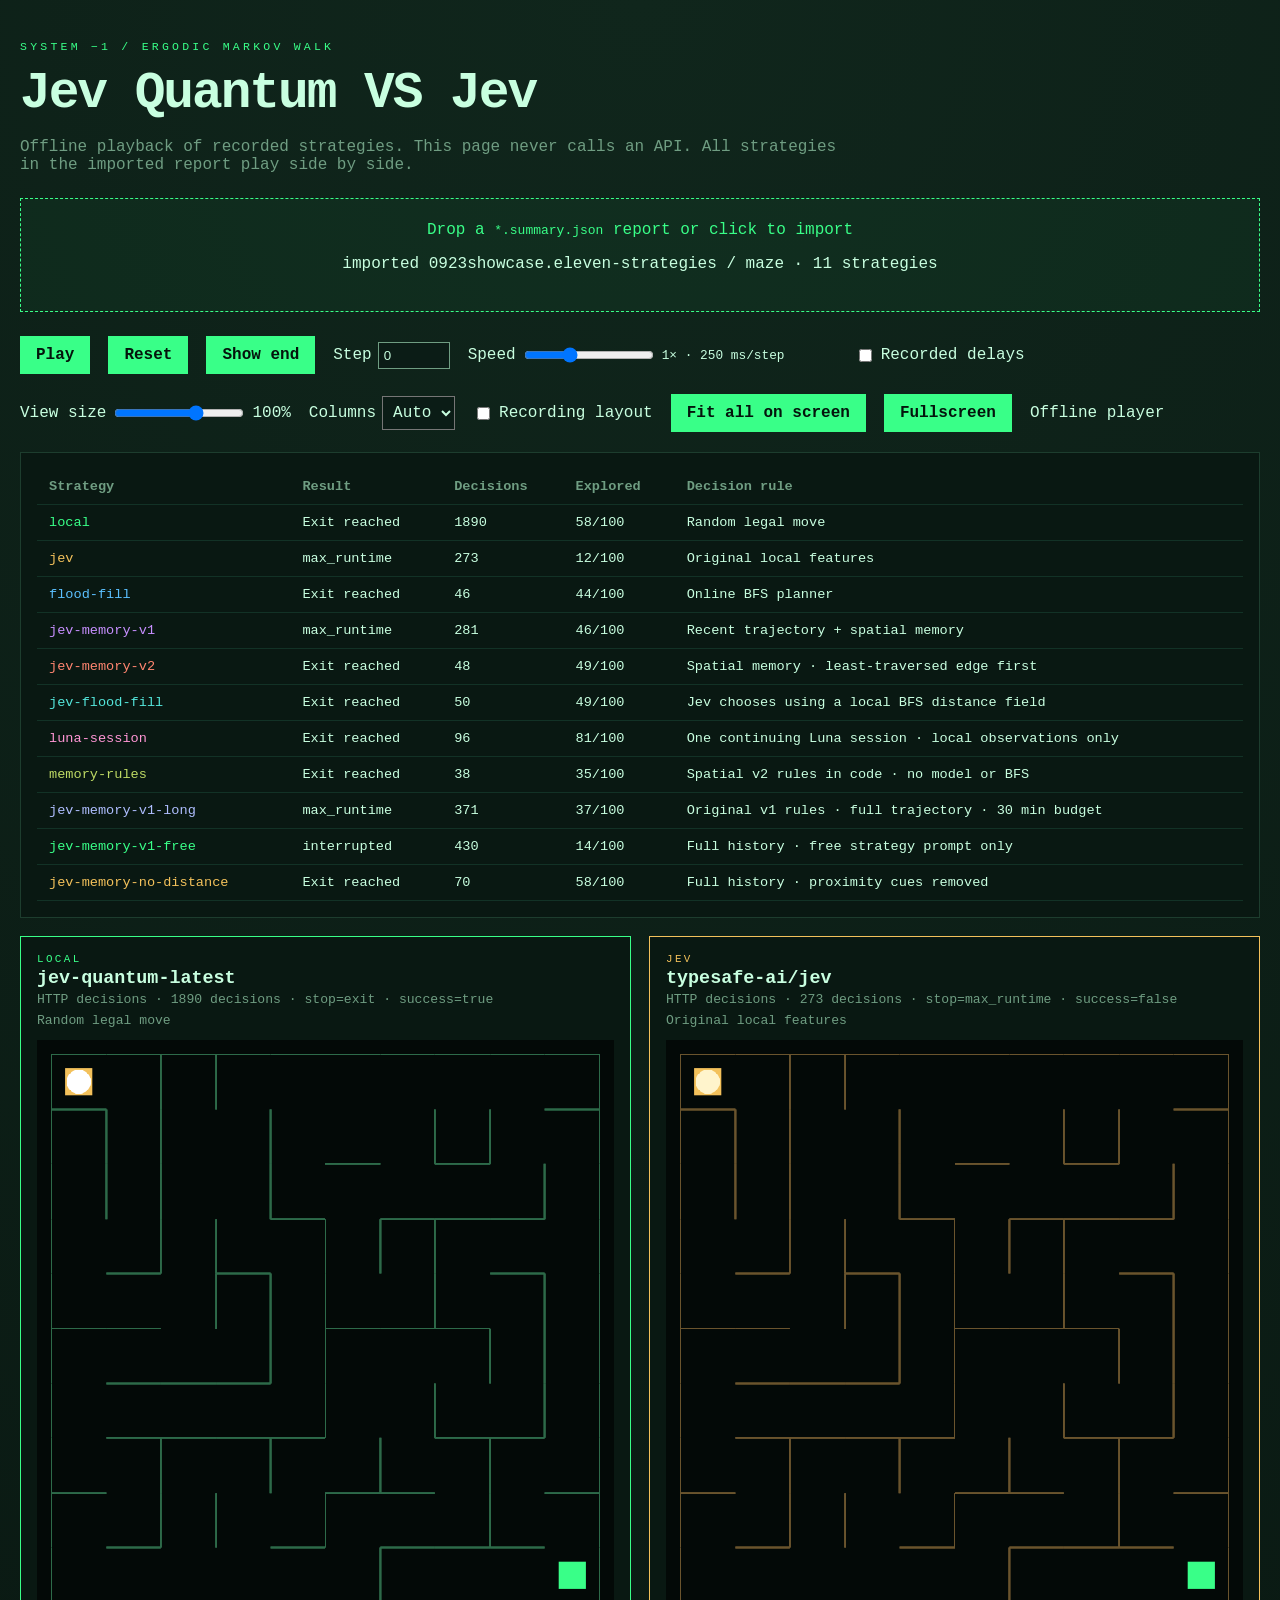
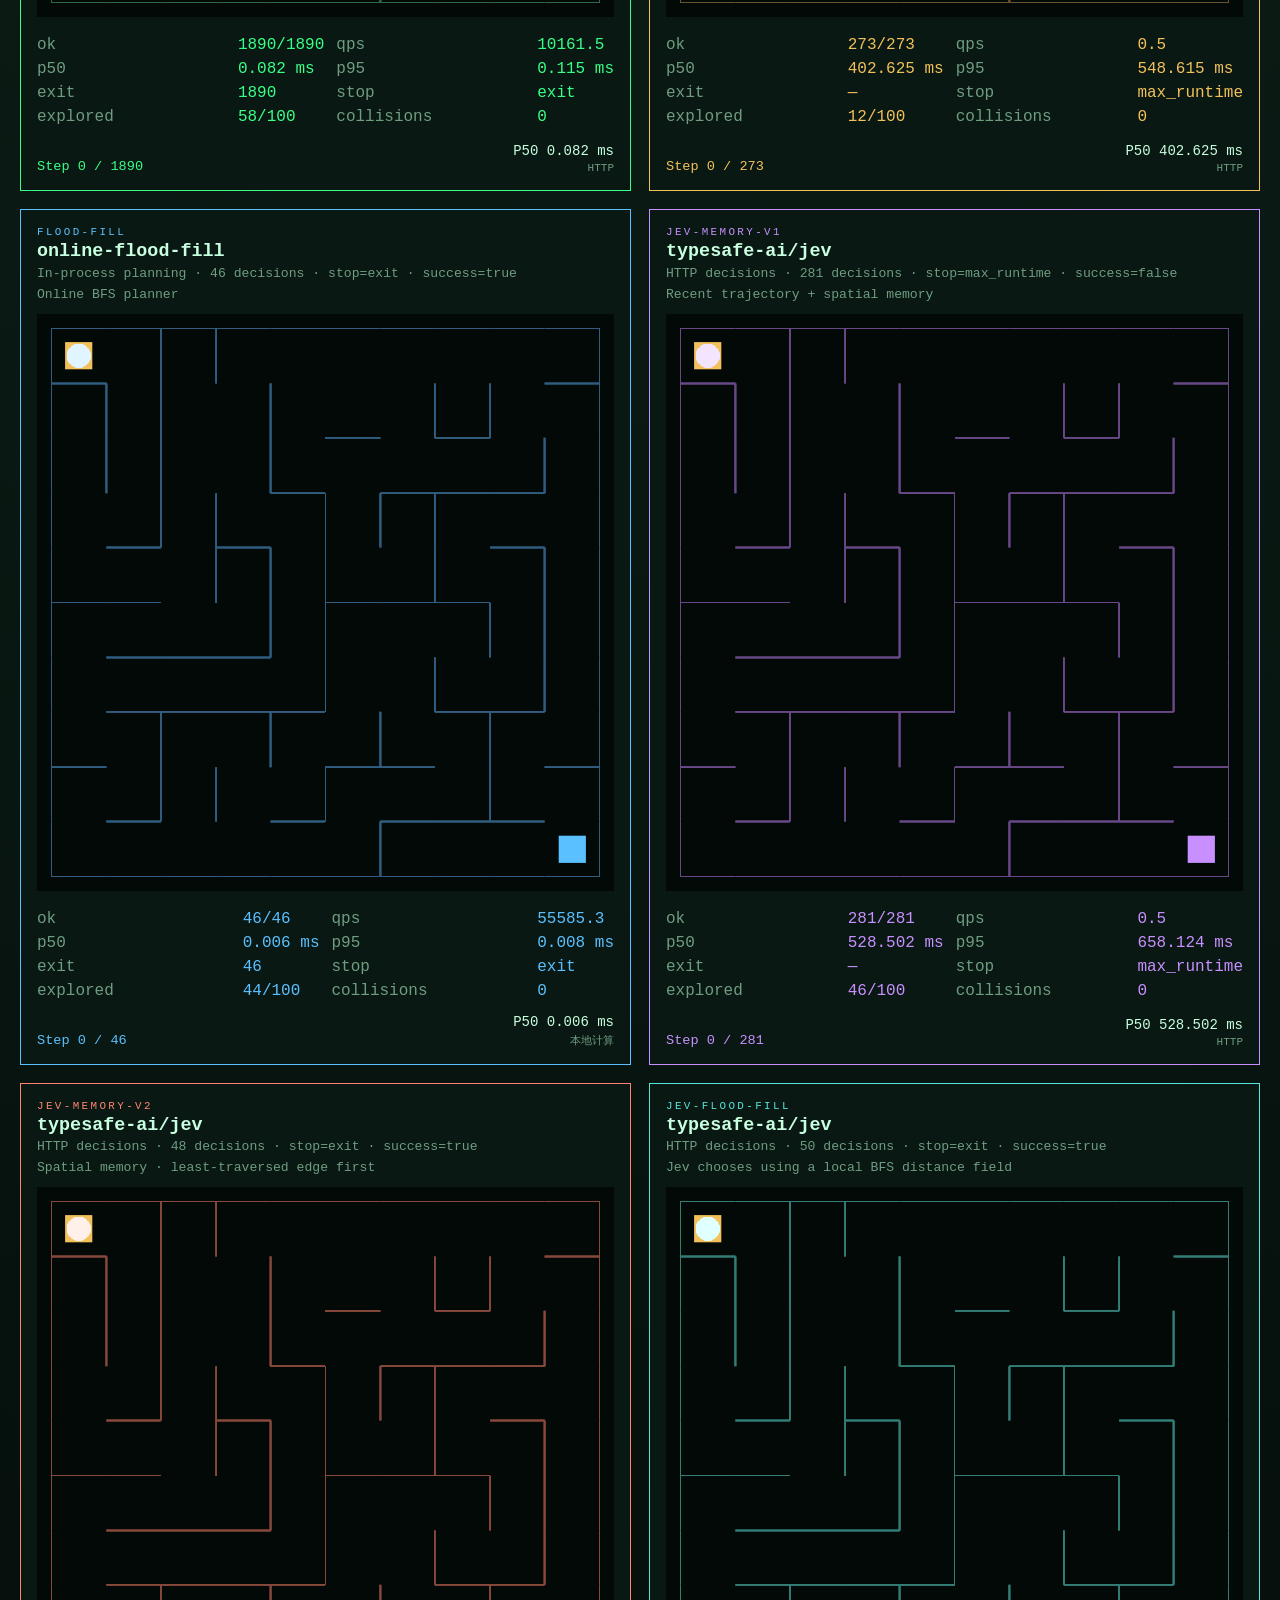
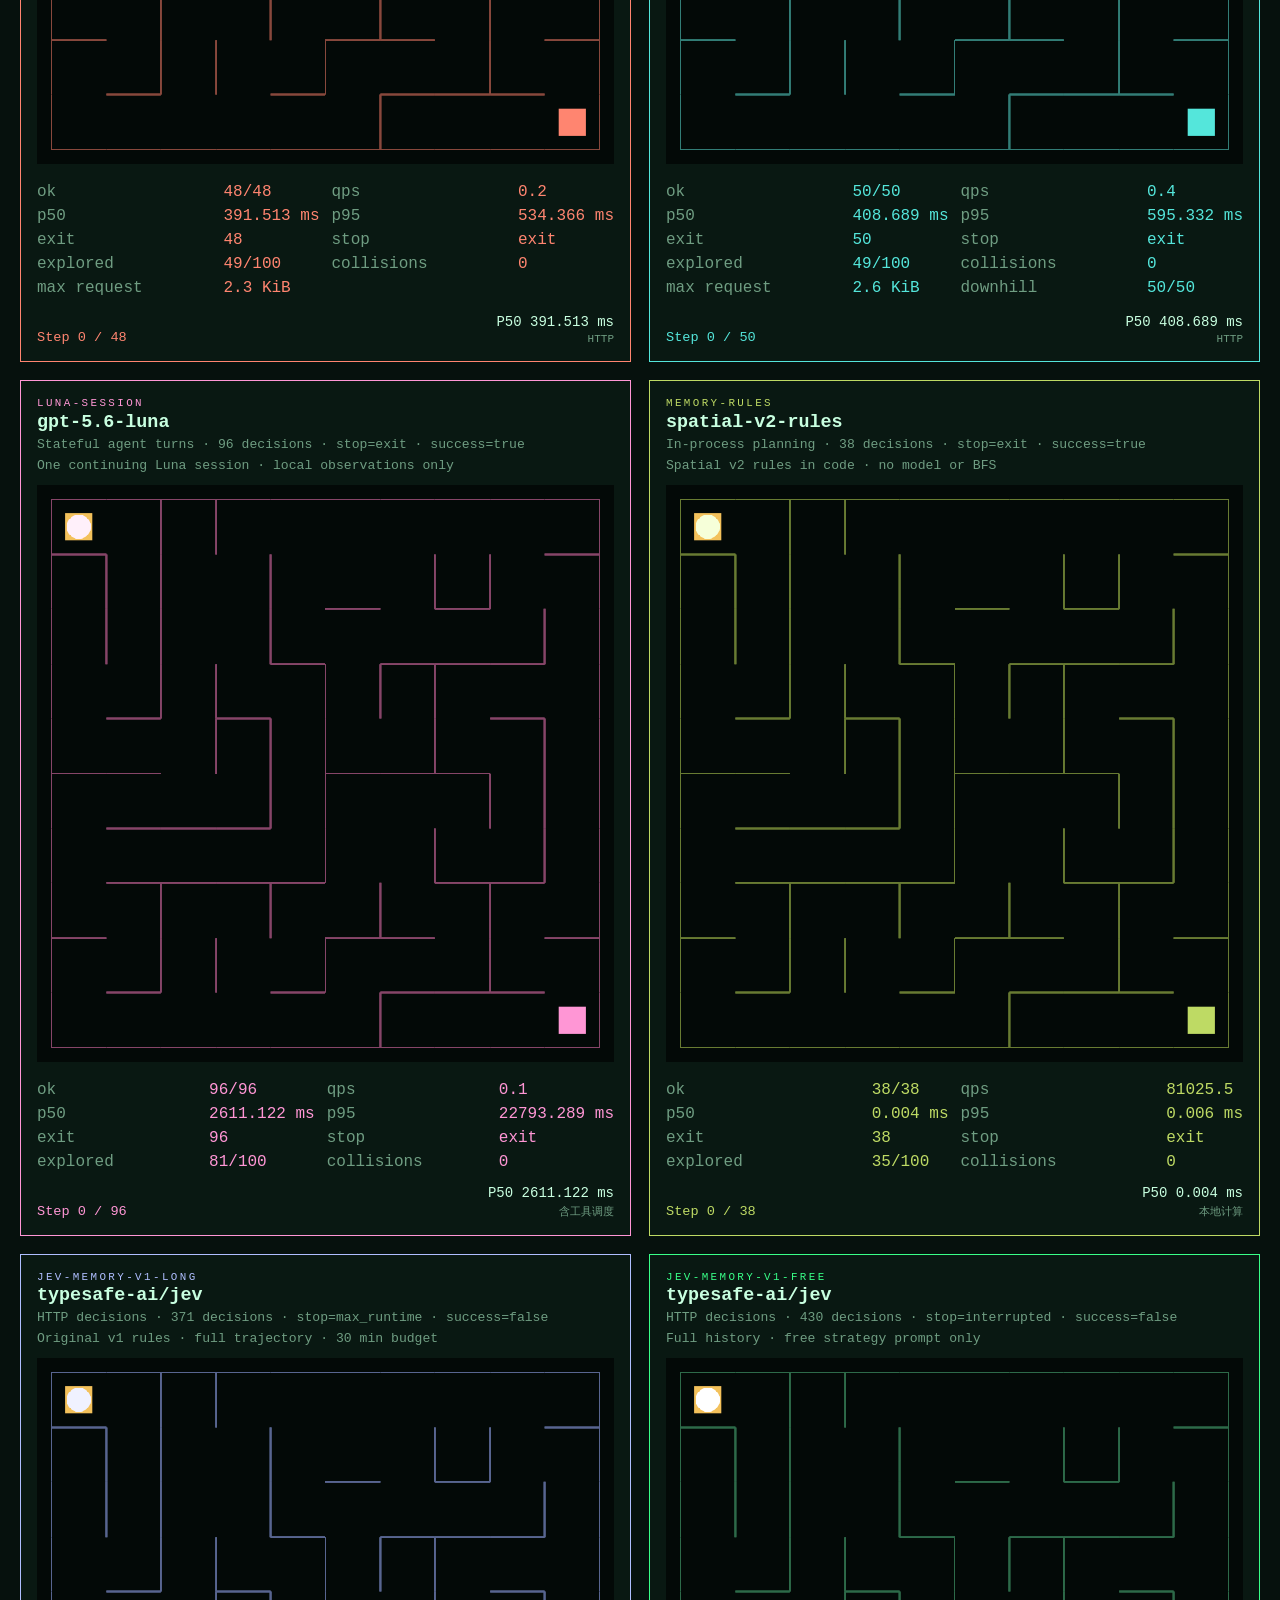
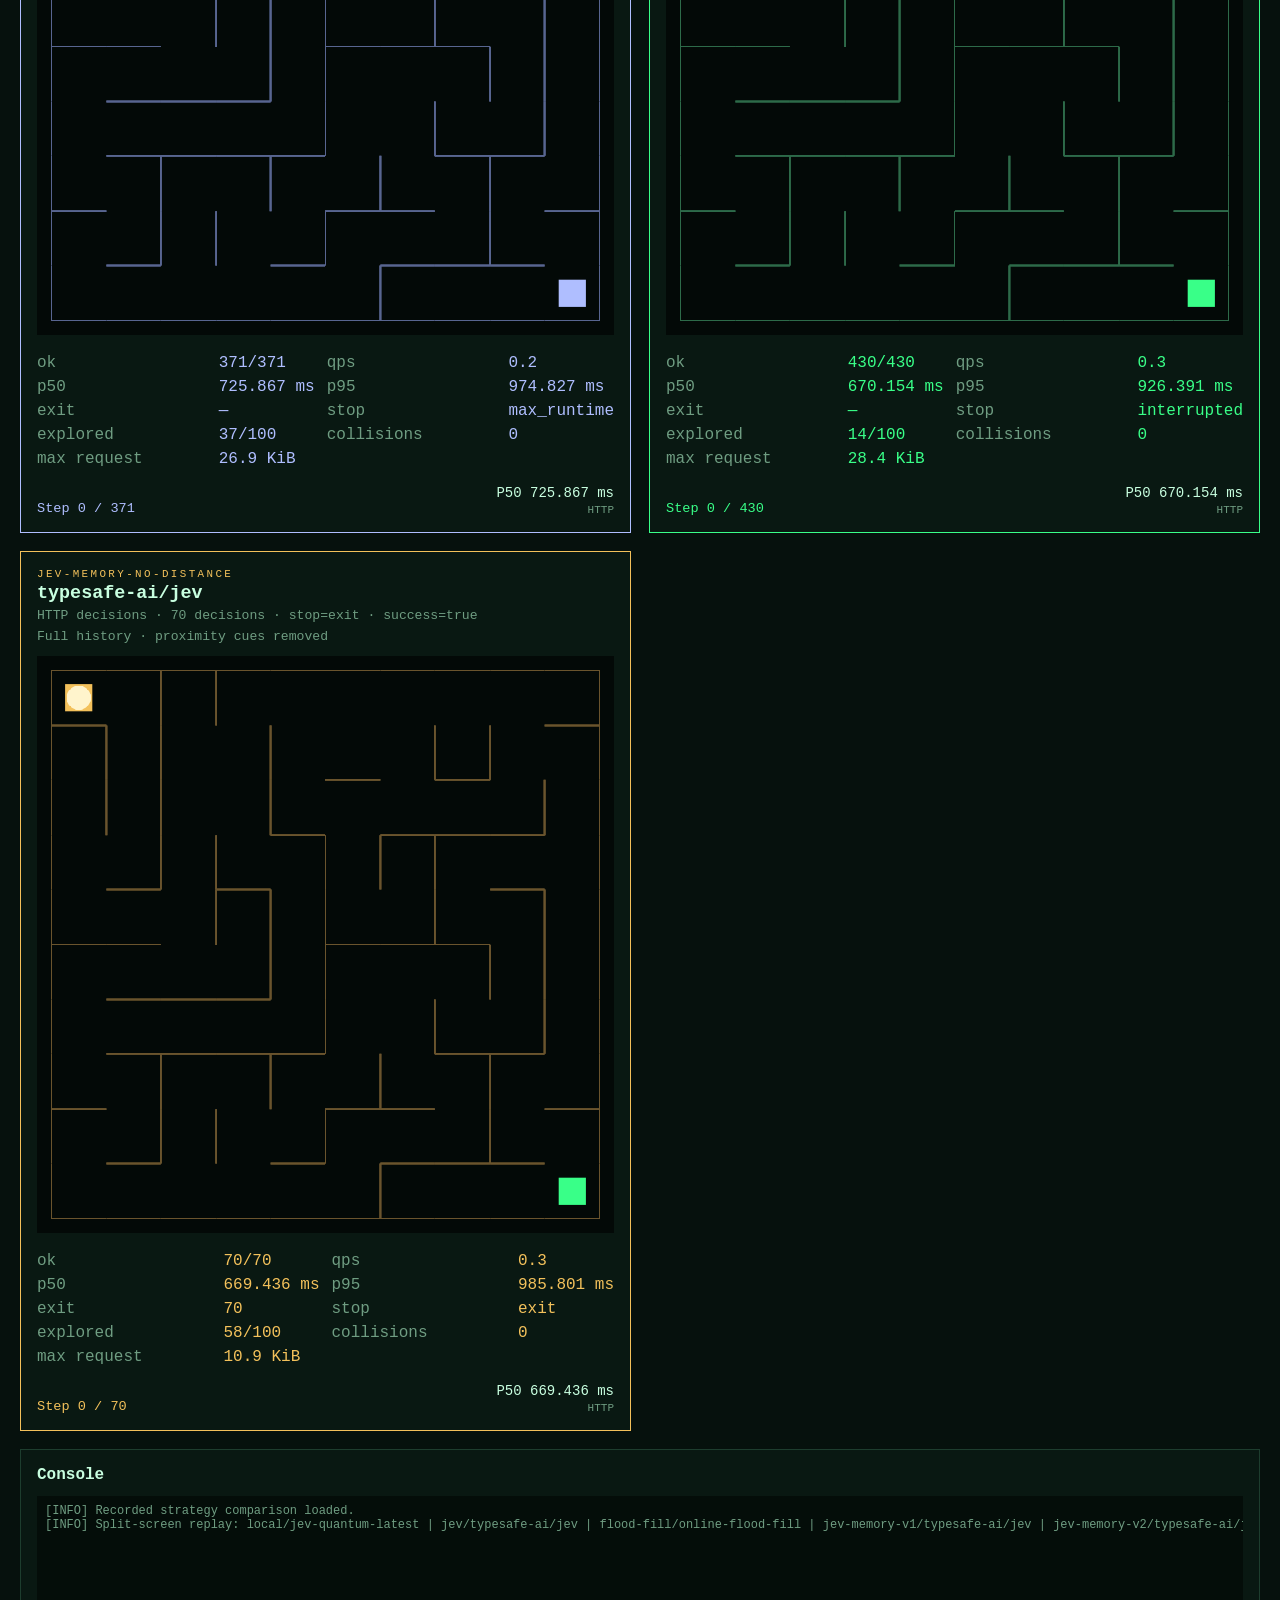
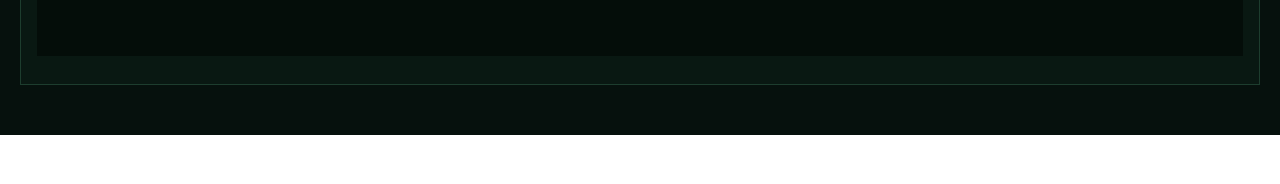
==== commit c056227d: "Add replay latency medians and publish comparison video" ====
--- a/reports/0923showcase.player.html
+++ b/reports/0923showcase.player.html
@@ -182,6 +182,17 @@
 body.recording .pane-head { margin-bottom: 8px; }
 body.recording .pane-kicker { font-size: 14px; letter-spacing: 0.05em; overflow-wrap: anywhere; }
 body.recording .playback-progress { font-size: 14px; min-height: 2.4em; }
+
+.pane-footer { display: flex; justify-content: space-between; align-items: flex-end; gap: 10px; min-height: 48px; }
+.pane-footer .playback-progress { flex: 1; min-width: 0; margin-bottom: 0; }
+.playback-latency { margin: 8px 0 0; text-align: right; white-space: nowrap; font-size: 14px; font-variant-numeric: tabular-nums; color: var(--ink); }
+.playback-latency small { display: block; color: var(--dim); font-size: 11px; margin-top: 3px; }
+#seek-step { width: 72px; color: var(--ink); background: var(--panel); border: 1px solid var(--dim); padding: 5px; }
+body.recording .playback-progress { min-height: 0; }
+body.recording .pane-kicker { font-size: 18px; }
+body.recording .playback-progress, body.recording .playback-latency { font-size: 16px; }
+body.recording .playback-latency small { font-size: 12px; }
+#seek-step { caret-color: transparent; }
 </style>
 </head>
 <body>
@@ -202,6 +213,7 @@
       <button id="play" disabled>Play</button>
       <button id="reset" disabled>Reset</button>
       <button id="end" disabled>Show end</button>
+      <label>Step <input id="seek-step" type="number" min="0" max="0" value="0" disabled></label>
       <label>Speed
         <input id="speed" type="range" min="0" max="9" step="1" value="3">
         <span id="speed-label">1× · 250 ms/step</span>
@@ -303,7 +315,19 @@
       const progressEl = document.createElement("p");
       progressEl.className = "playback-progress";
       progressEl.setAttribute("aria-label", target.name + " playback progress");
-      root.appendChild(progressEl);
+      const footer = document.createElement("div");
+      footer.className = "pane-footer";
+      const latencyEl = document.createElement("p");
+      latencyEl.className = "playback-latency";
+      const p50 = target.stats?.p50_ns;
+      const scope = target.endpoint === "in-process" ? "本地计算" : target.endpoint === "subagent-session" ? "含工具调度" : "HTTP";
+      latencyEl.textContent = "P50 " + (typeof p50 === "number" ? nsToMs(p50) + " ms" : "—");
+      latencyEl.title = "全程响应时间中位数 · " + scope + "；不是回放速度";
+      const scopeEl = document.createElement("small");
+      scopeEl.textContent = scope;
+      latencyEl.appendChild(scopeEl);
+      footer.append(progressEl, latencyEl);
+      root.appendChild(footer);
       const canvas = root.querySelector("canvas");
       const style = PANE_STYLES[i % PANE_STYLES.length];
       root.style.setProperty("--pane-accent", "rgb(" + style.heat + ")");
@@ -511,6 +535,7 @@
   }
 
   function drawAll() {
+    document.getElementById("seek-step").value = Math.max(0, ...panes.map(p => p.playIndex));
     report.targets.forEach((target, i) => {
       draw(panes[i], target, panes[i].playIndex);
     });
@@ -606,6 +631,10 @@
     playBtn.disabled = false;
     resetBtn.disabled = false;
     endBtn.disabled = false;
+    const seek = document.getElementById("seek-step");
+    seek.disabled = false;
+    seek.max = Math.max(...panes.map(p => p.steps.length));
+    seek.value = 0;
     fitBtn.disabled = false;
     compareEl.classList.toggle("single", report.targets.length < 2);
     panes.forEach((pane, i) => {
@@ -679,6 +708,13 @@
     panes.forEach((pane) => { pane.playIndex = pane.steps.length; });
     drawAll();
   });
+  document.getElementById("seek-step").addEventListener("input", (event) => {
+    if (!report) return;
+    stopPlay();
+    const index = Math.max(0, Math.min(Number(event.target.max), Math.floor(Number(event.target.value) || 0)));
+    panes.forEach(p => { p.playIndex = Math.min(index, p.steps.length); });
+    drawAll();
+  });
   speed.addEventListener("input", () => { updateSpeedLabel(); scheduleNext(); });
   realtime.addEventListener("change", () => { updateSpeedLabel(); scheduleNext(); });
   scaleInput.addEventListener("input", () => { fitEnabled = false; applyLayout(); });
